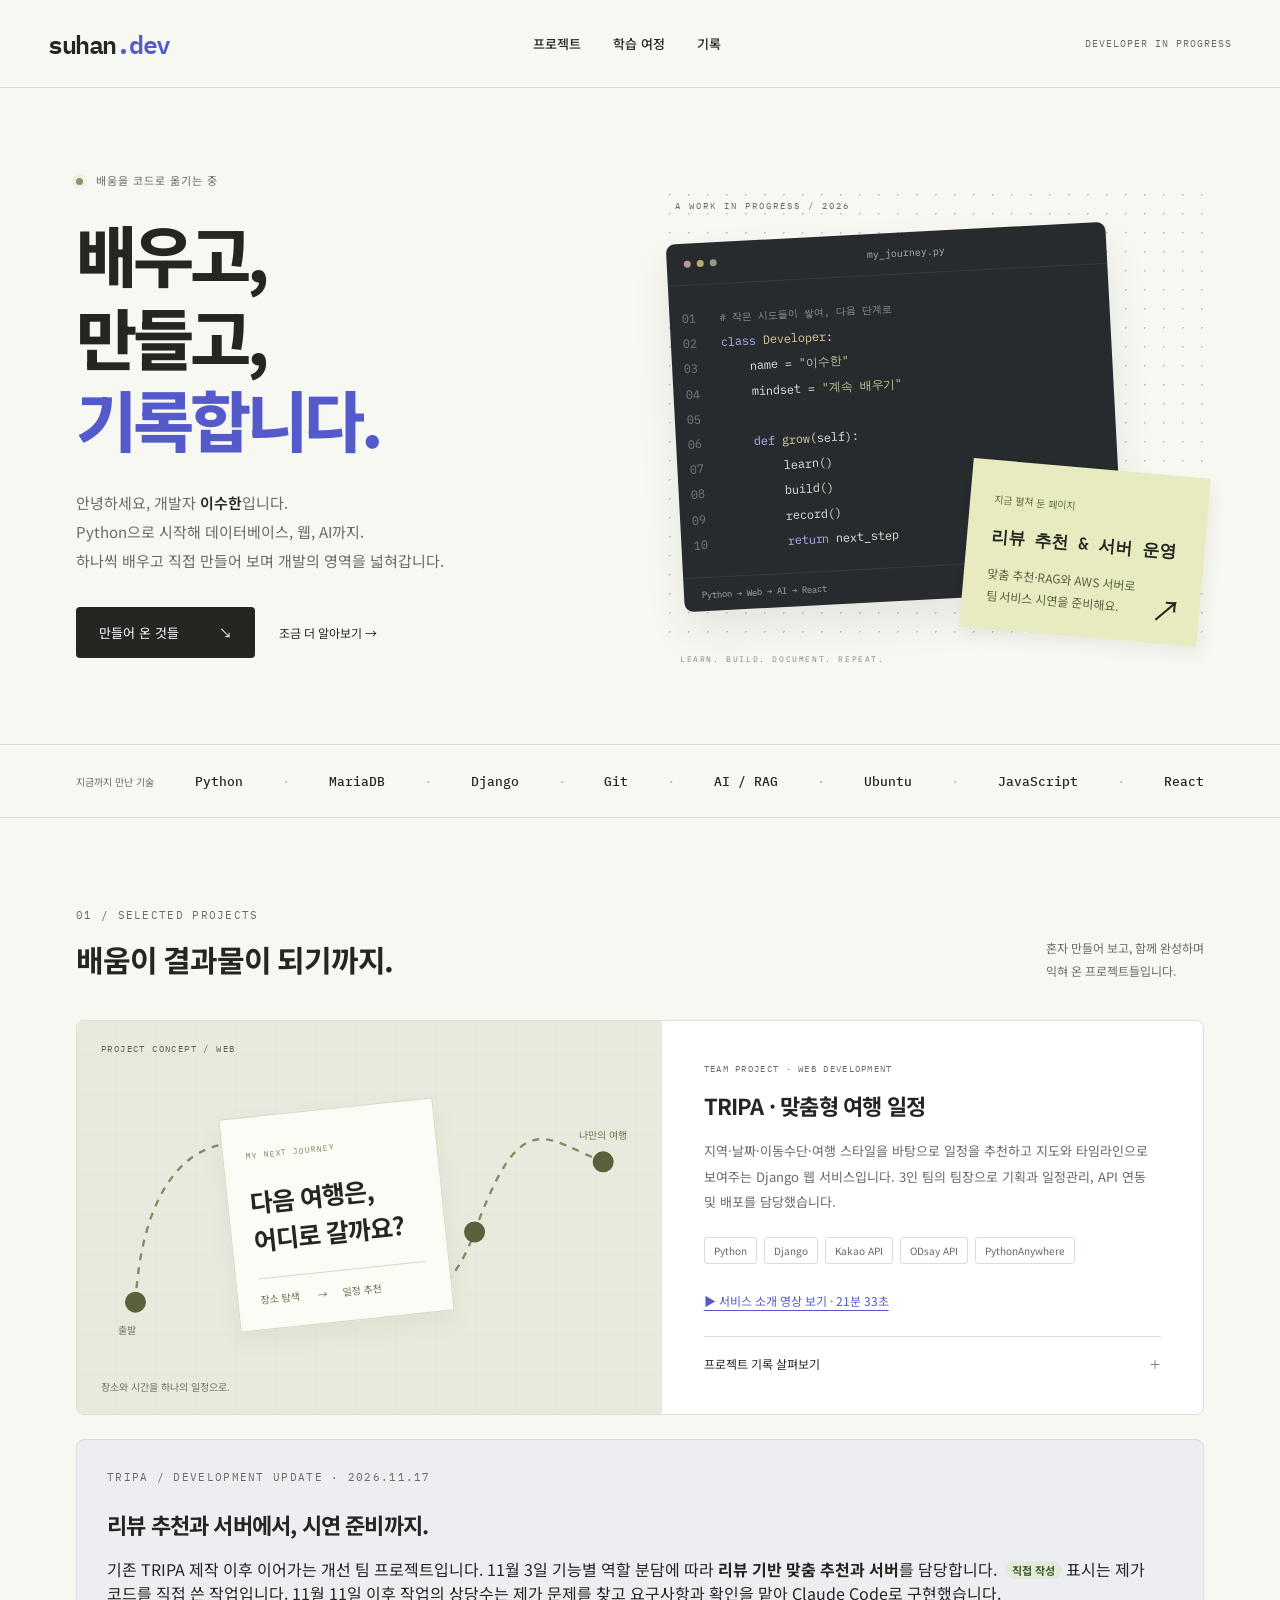
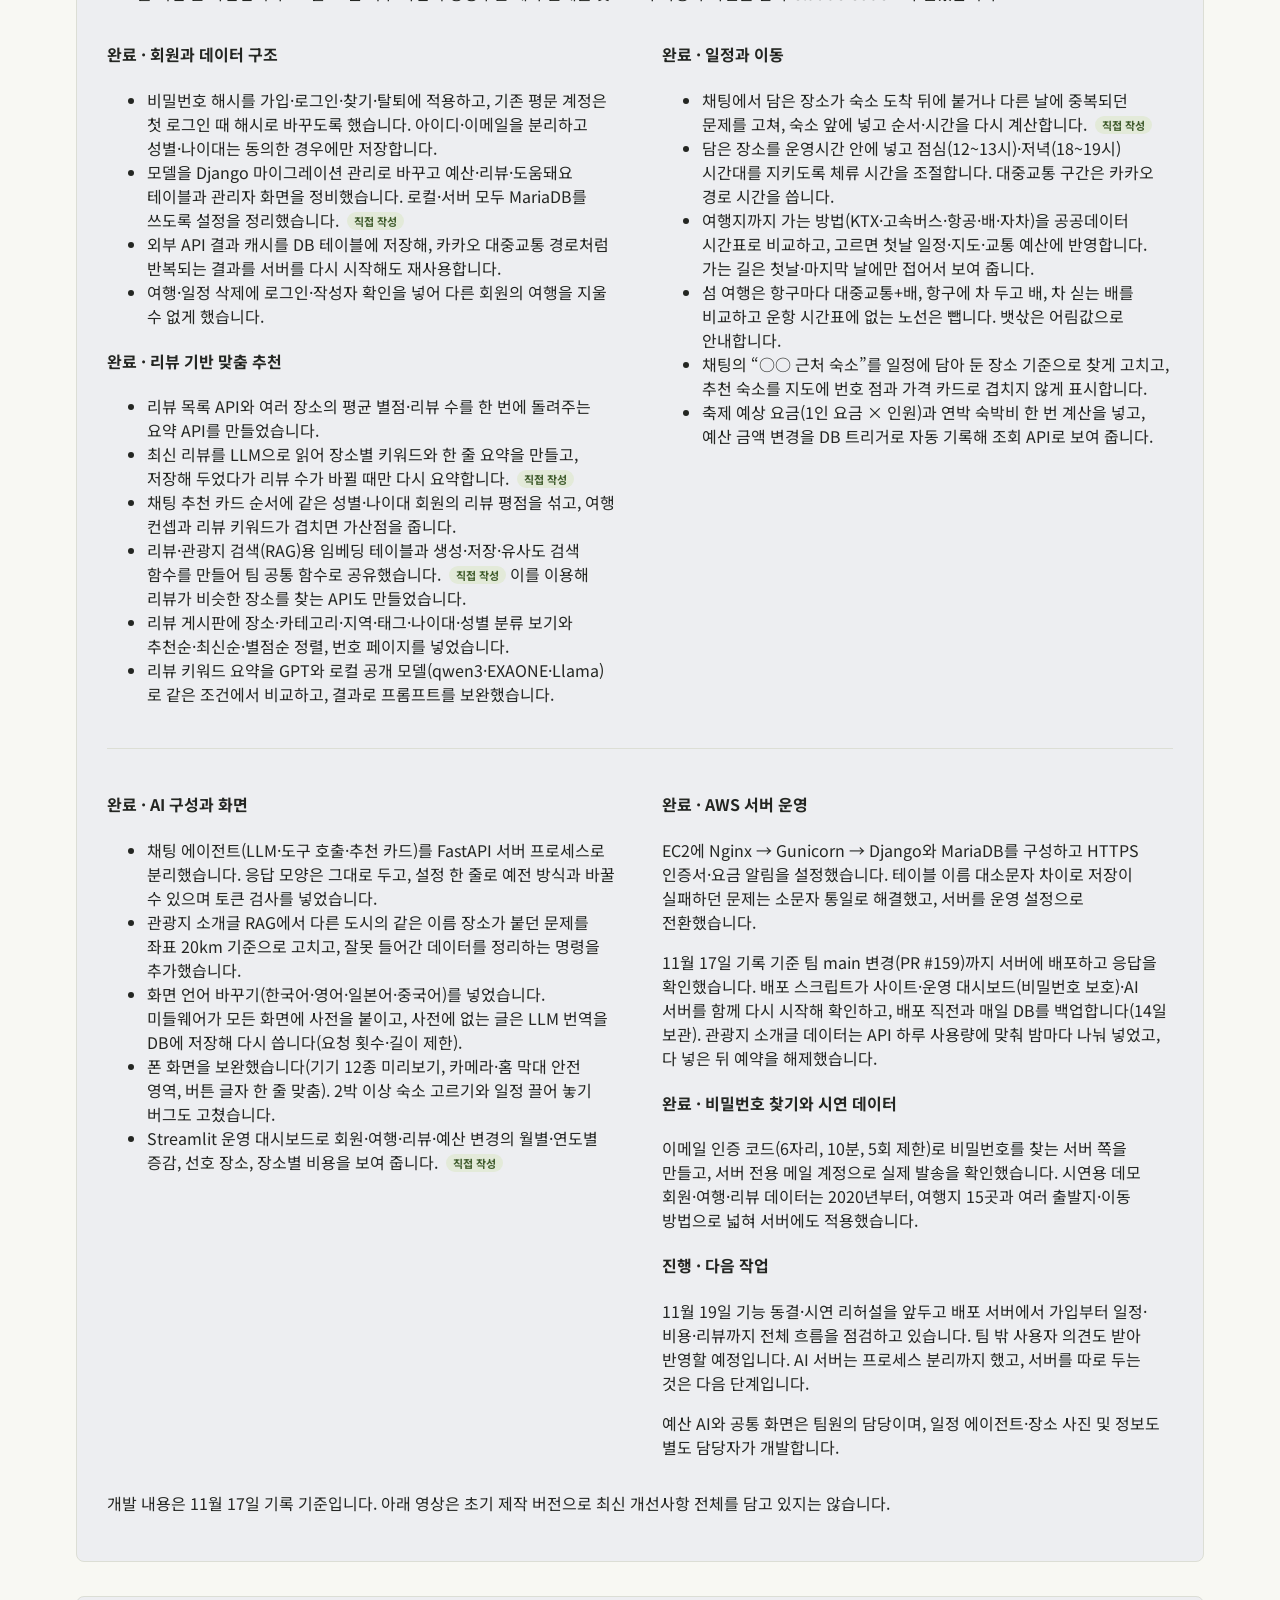
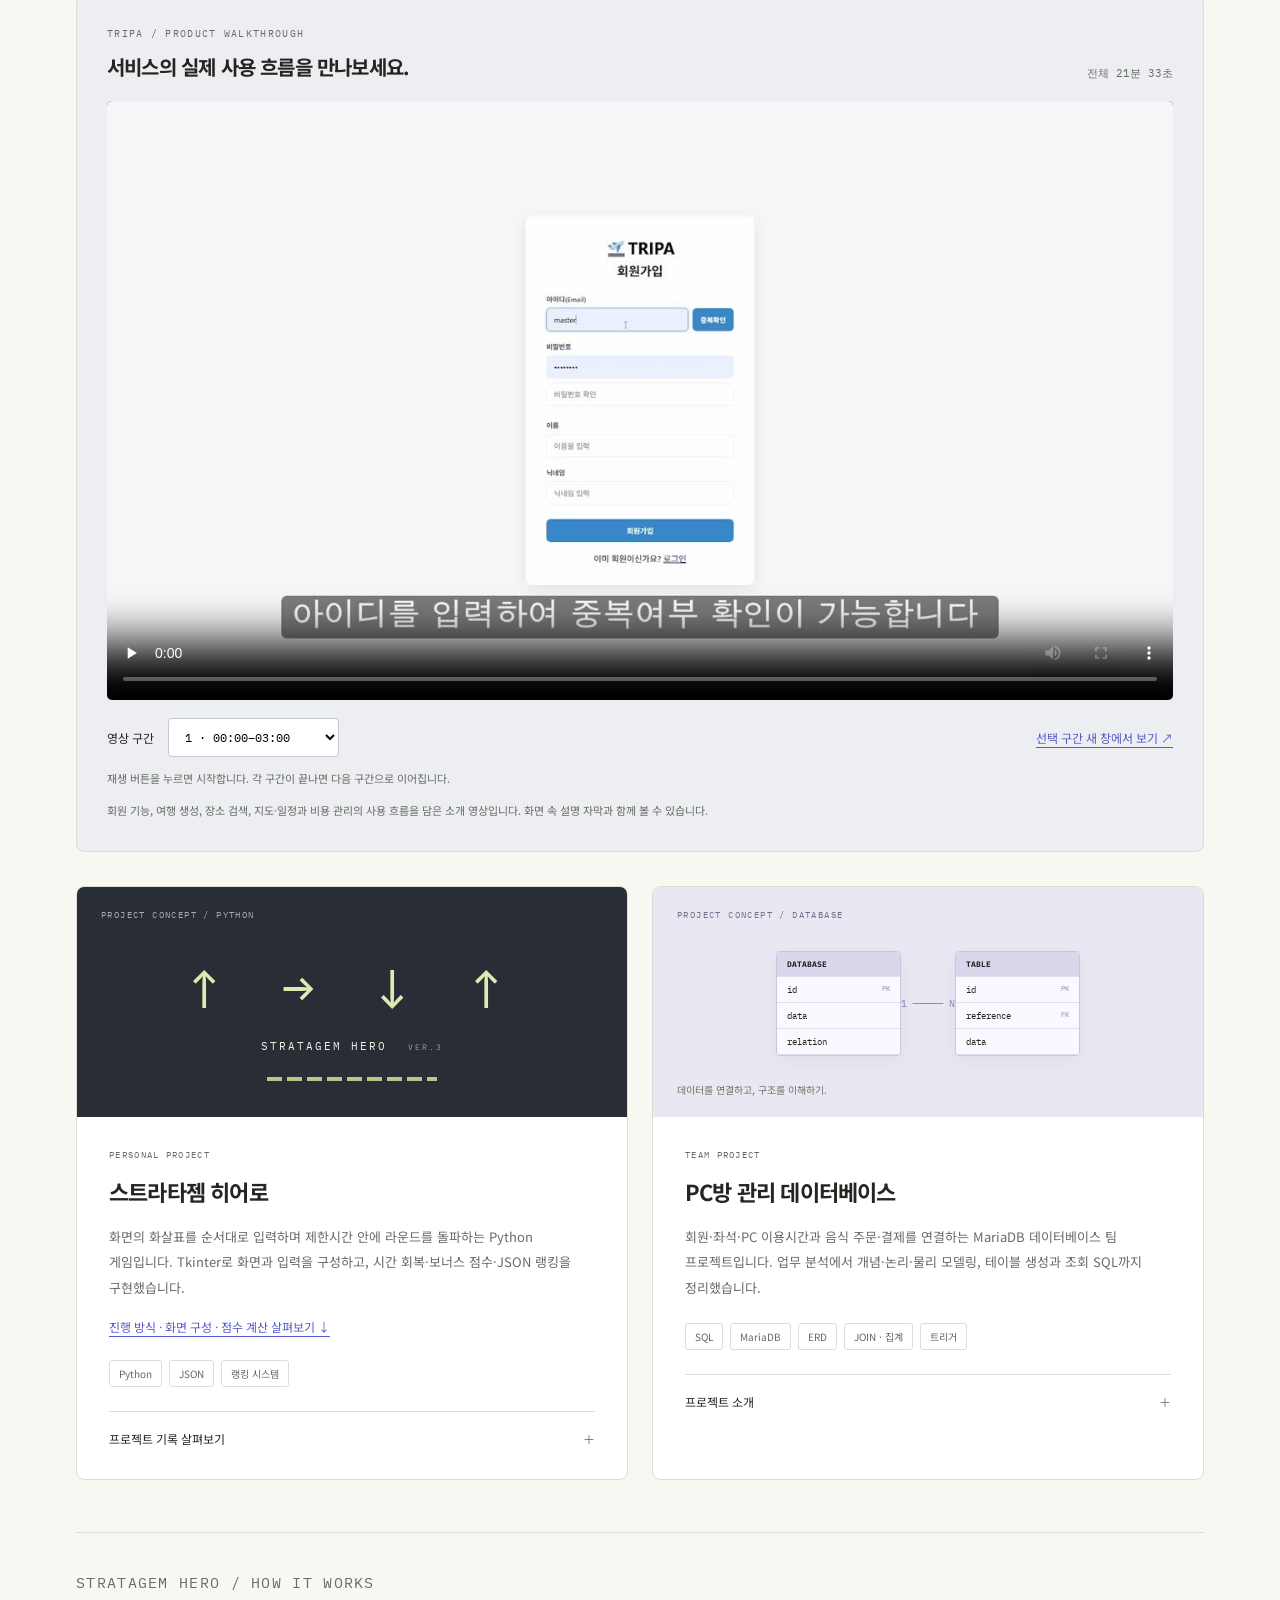
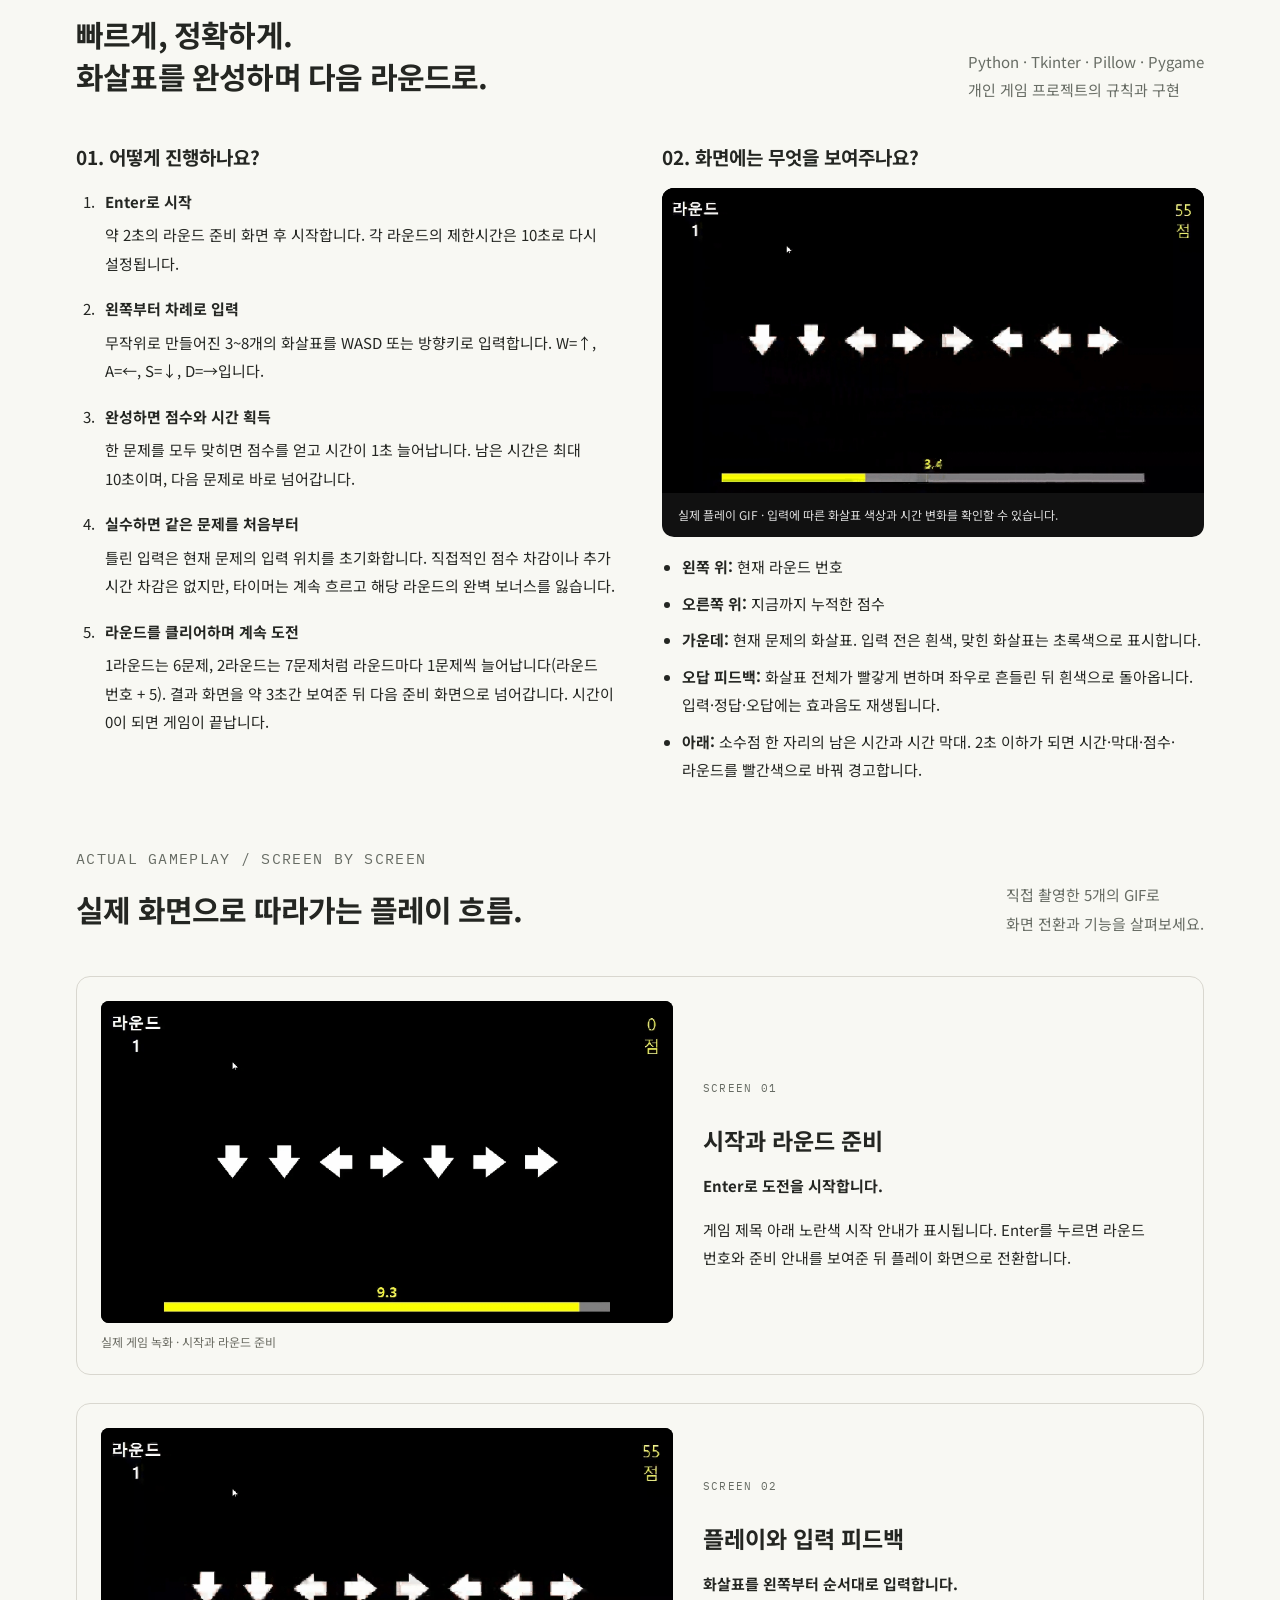
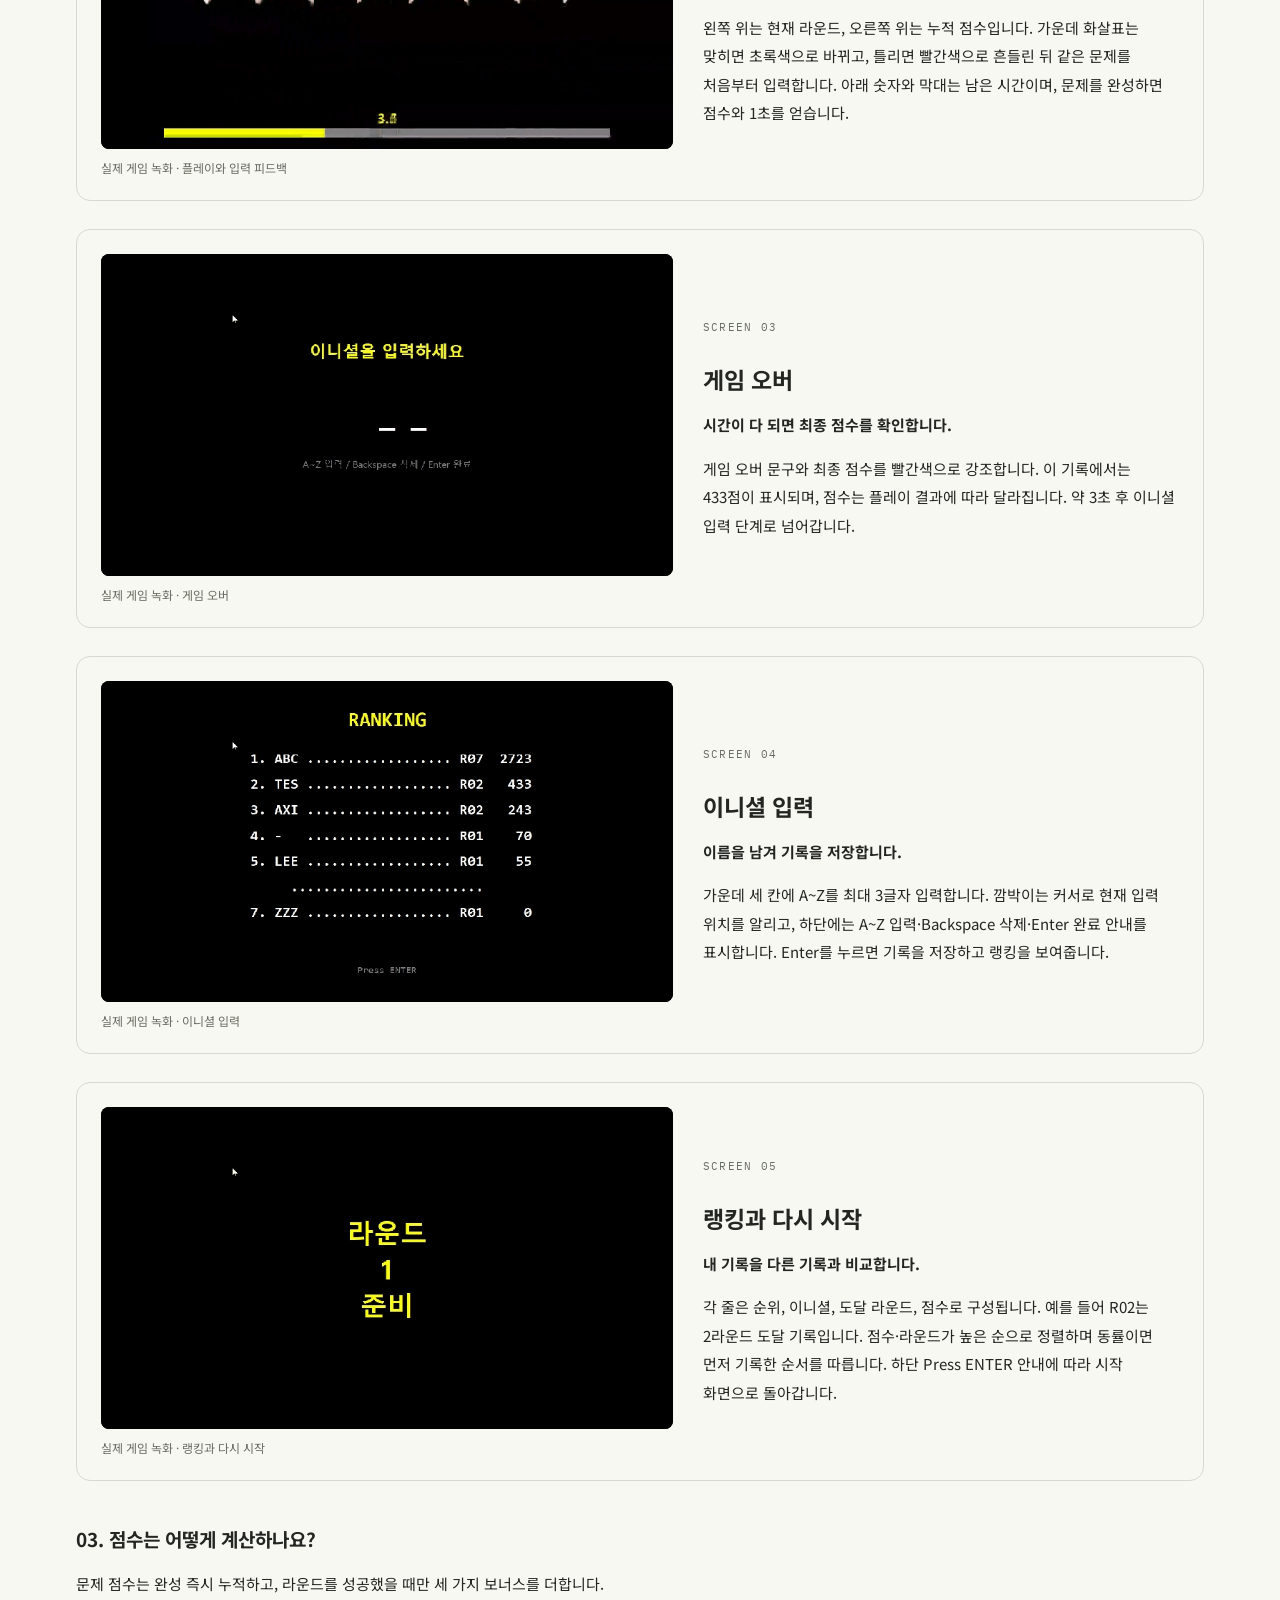
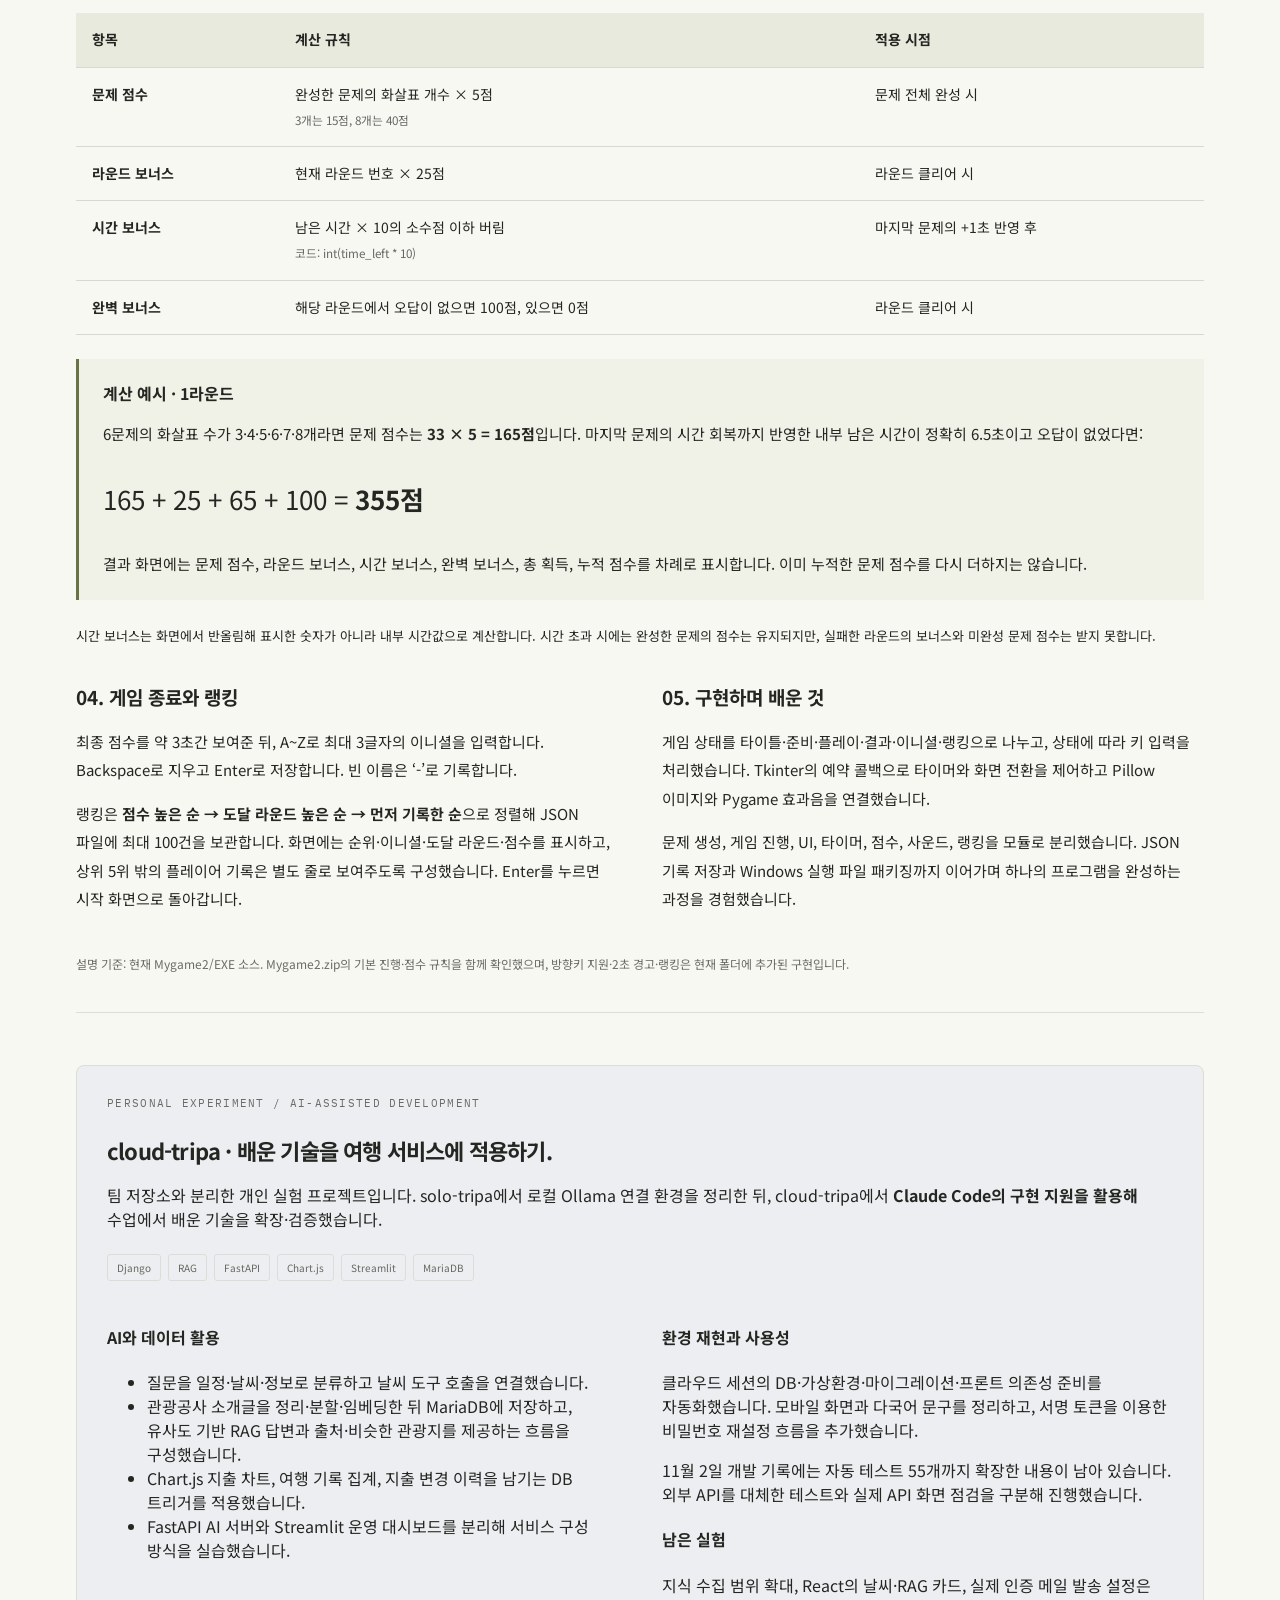
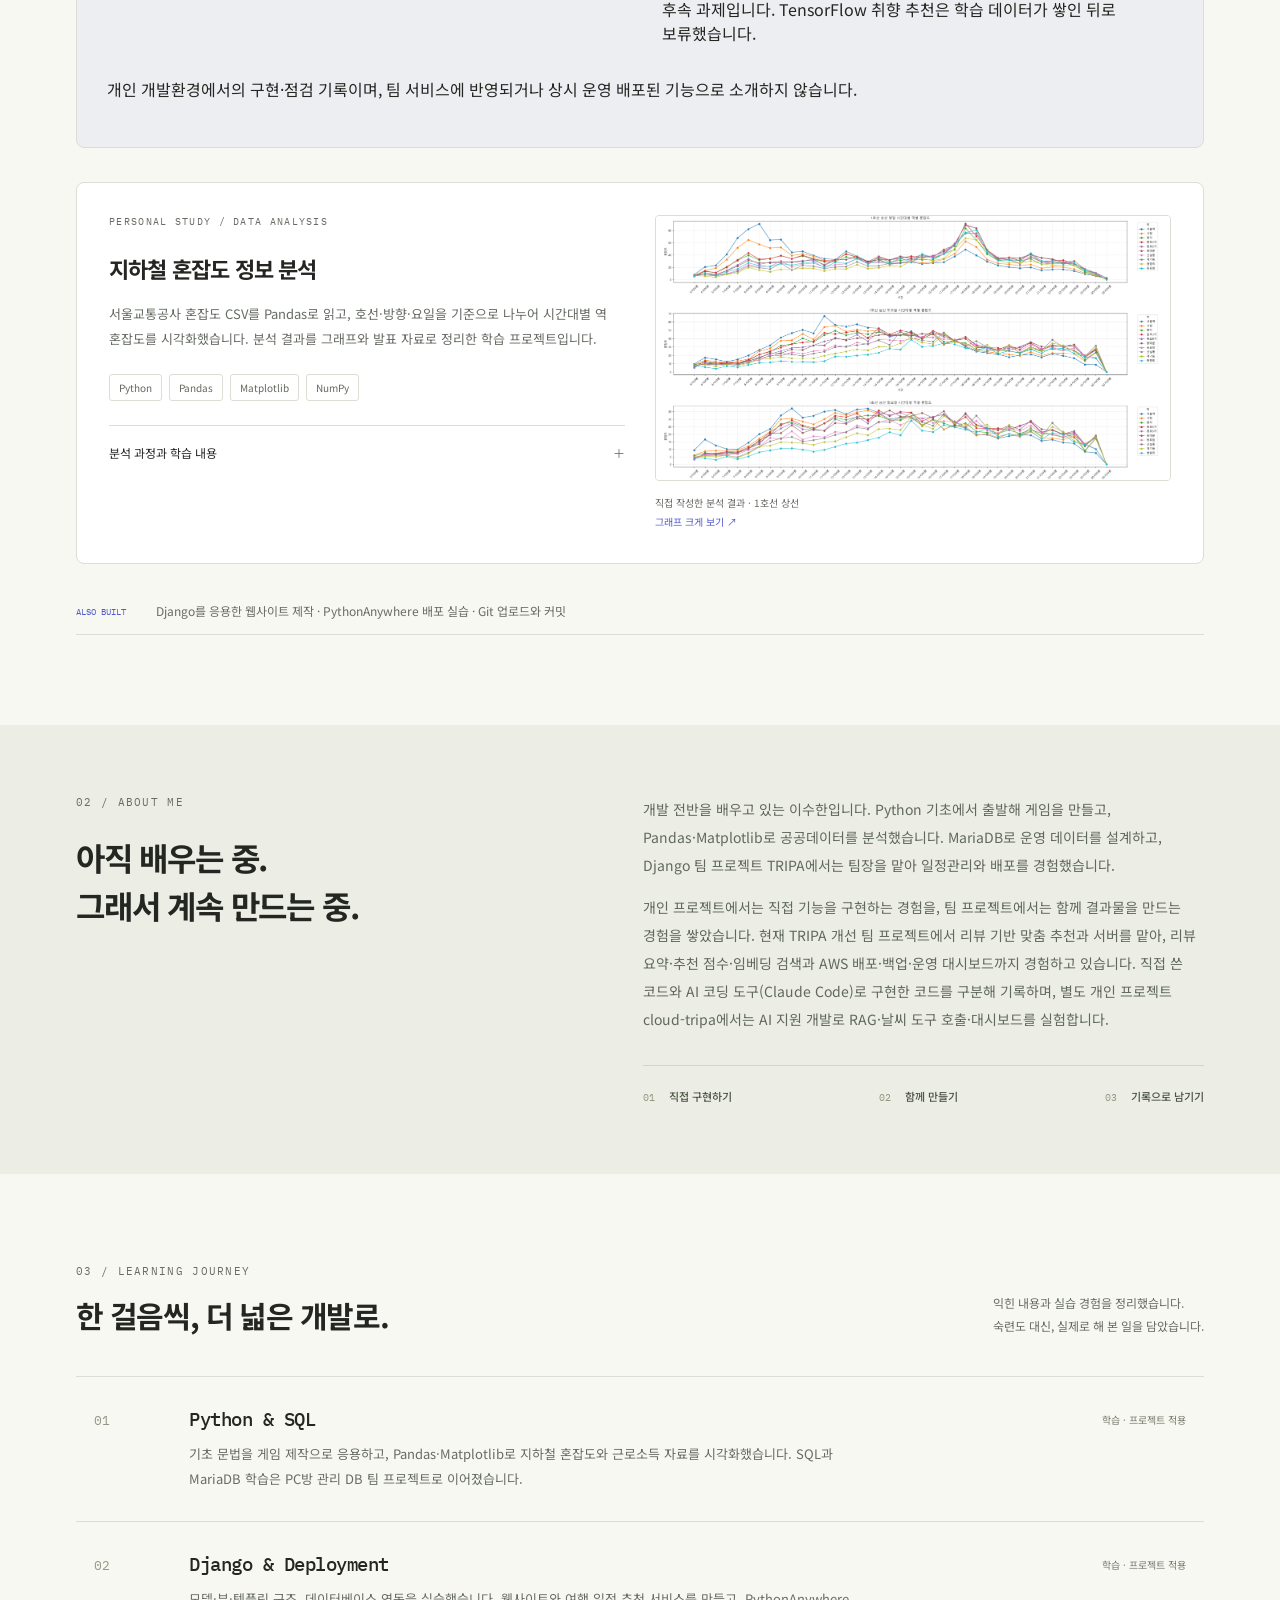
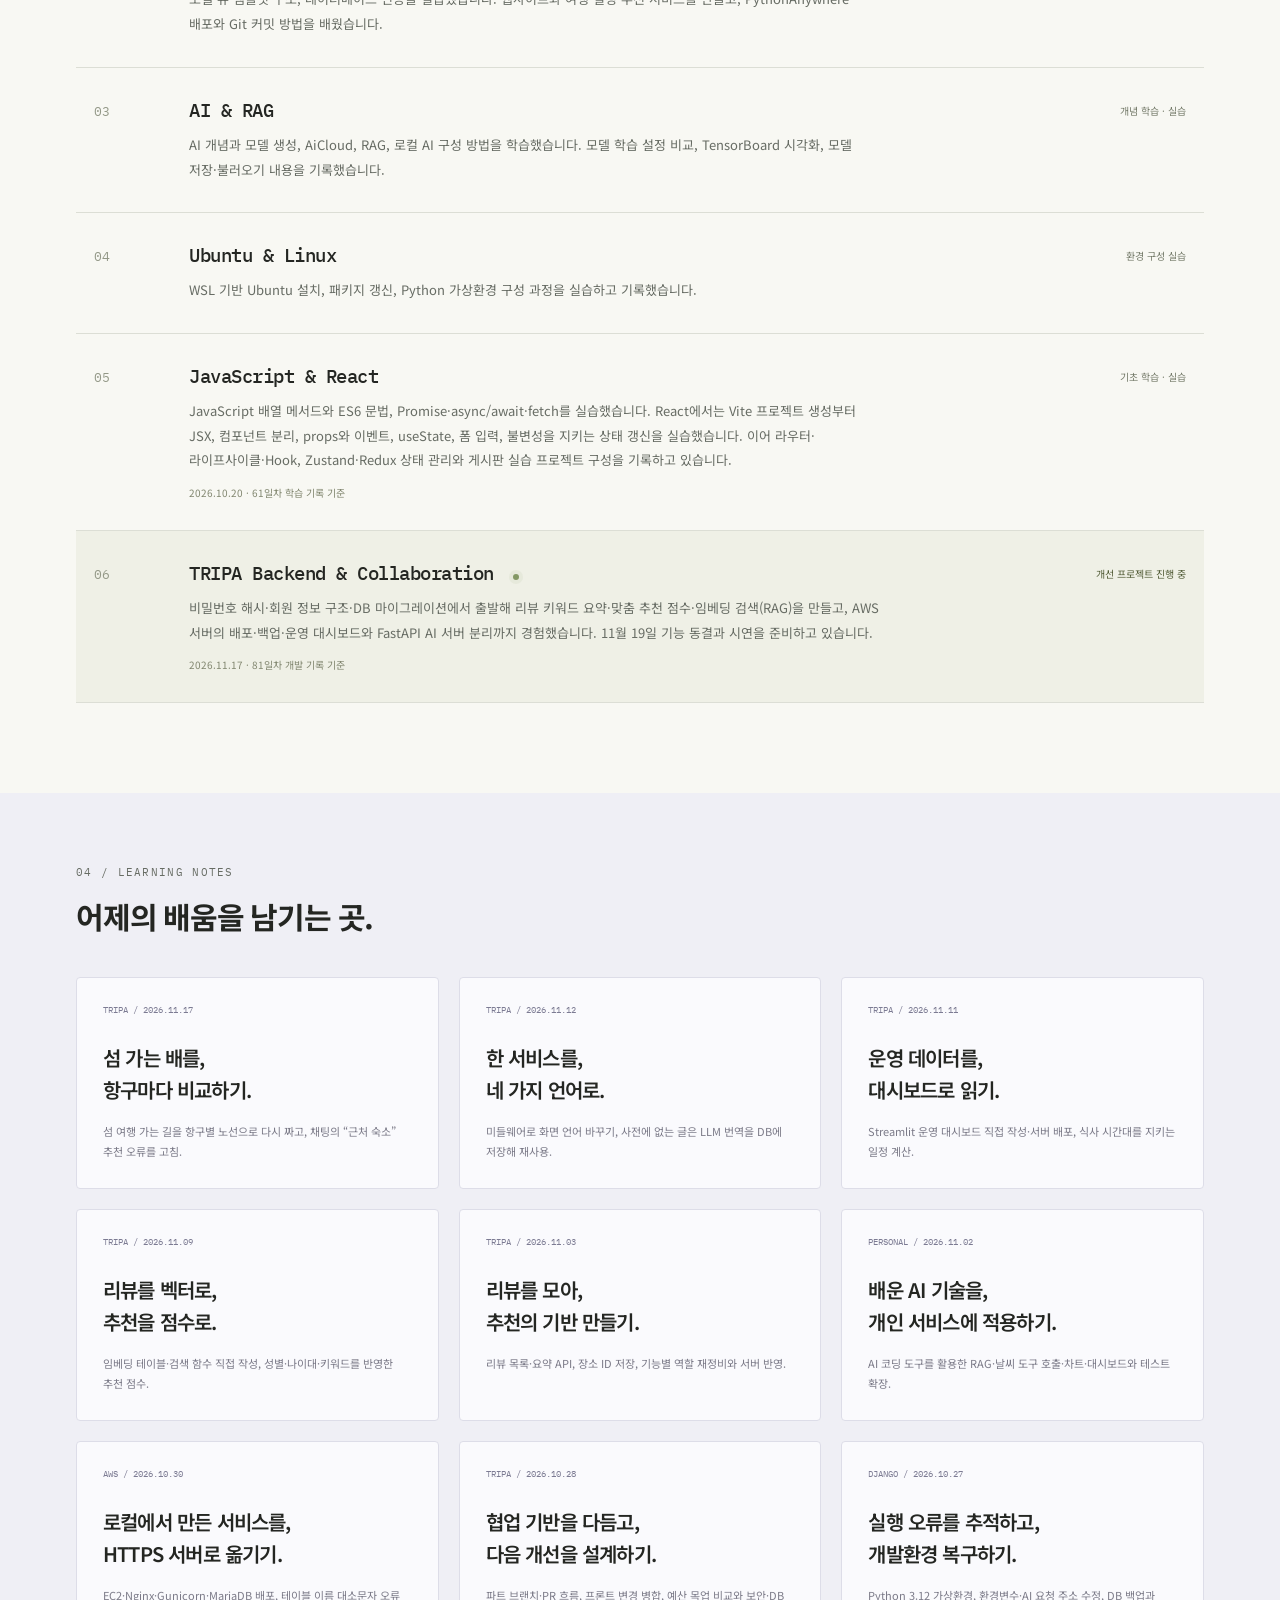
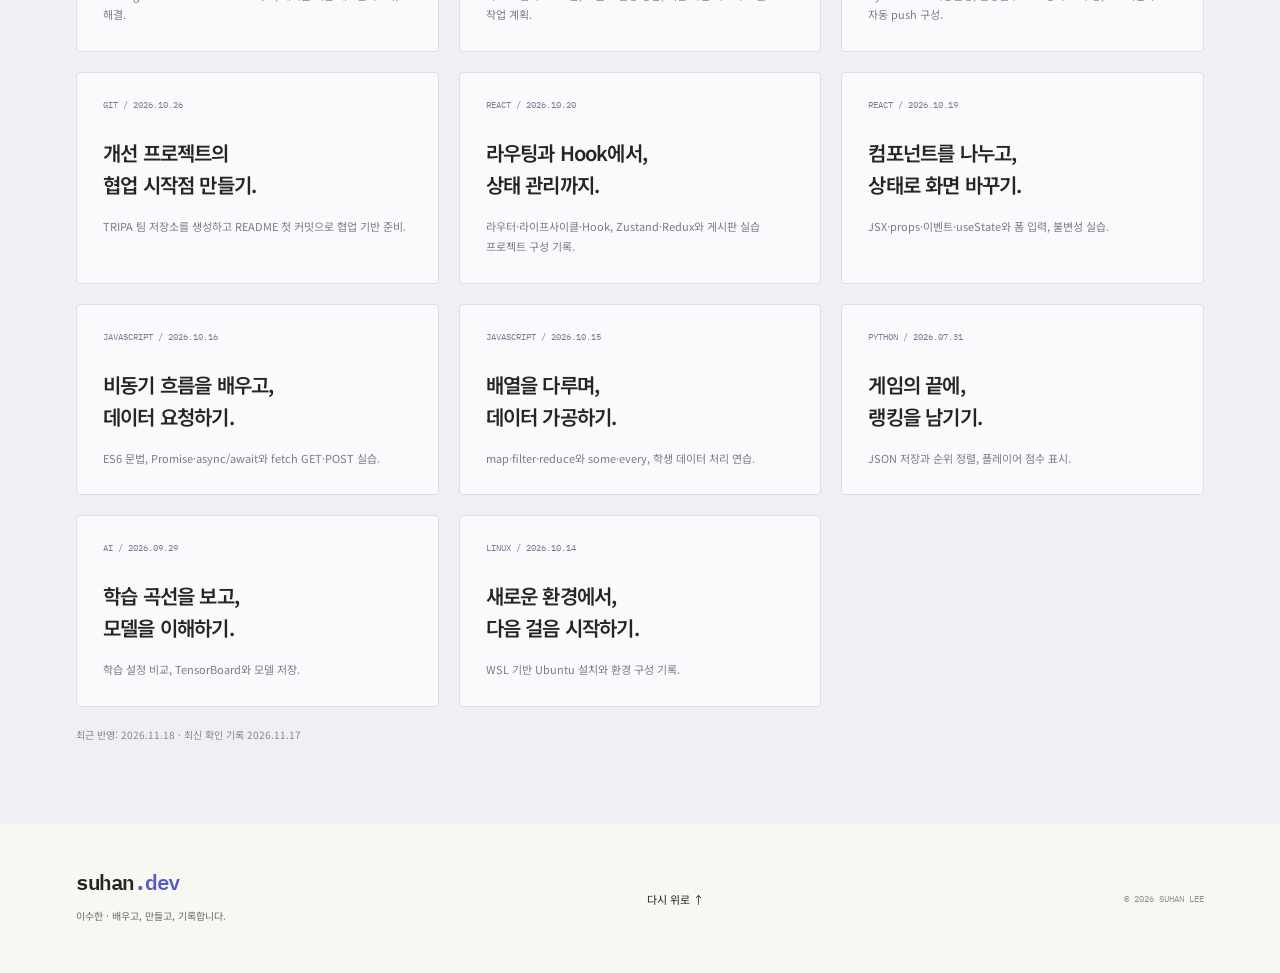
==== index.html @ 49bdbb69 "포트폴리오 사본: 2026.11.18 전체 갱신 반영, 개선 현황 4조각·학습 기록 3조각 Co-Authored-By: Claude Opus 5.5 <noreply@anthropi" ====
<!doctype html>
<html lang="ko">
<head><meta charset="utf-8"><meta name="viewport" content="width=device-width, initial-scale=1"><meta name="description" content="배운 것을 직접 만들며 성장하는 개발자 이수한. Python 게임, MariaDB, Django 여행 서비스, AI와 React 학습 기록."><title>이수한 — 배우고, 만들고, 기록합니다.</title><link rel="stylesheet" href="style.css"></head>
<body>
<a class="skip" href="#main">본문 바로가기</a>
<header><a class="brand" href="#">suhan<span>.dev</span></a><nav aria-label="주 메뉴"><a href="#projects">프로젝트</a><a href="#learning">학습 여정</a><a href="#notes">기록</a></nav><span class="header-note">DEVELOPER IN PROGRESS</span></header>
<main id="main">
<section class="hero wrap"><div class="hero-copy"><p class="eyebrow"><span class="dot"></span> 배움을 코드로 옮기는 중</p><h1>배우고,<br>만들고,<br><span>기록합니다.</span></h1><p class="intro">안녕하세요, 개발자 <strong>이수한</strong>입니다.<br>Python으로 시작해 데이터베이스, 웹, AI까지.<br>하나씩 배우고 직접 만들어 보며 개발의 영역을 넓혀갑니다.</p><a class="button" href="#projects">만들어 온 것들 <span>↘</span></a><a class="text-link" href="#about">조금 더 알아보기 →</a></div>
<div class="hero-art" aria-label="학습 과정을 표현한 코드와 노트"><div class="art-label">A WORK IN PROGRESS / 2026</div><div class="code-window"><div class="window-bar"><i></i><i></i><i></i><span>my_journey.py</span></div><div class="code-body"><div><em>01</em><span class="comment"># 작은 시도들이 쌓여, 다음 단계로</span></div><div><em>02</em><b>class</b> <span class="yellow">Developer</span>:</div><div><em>03</em>    name = <span class="green">"이수한"</span></div><div><em>04</em>    mindset = <span class="green">"계속 배우기"</span></div><div><em>05</em></div><div><em>06</em>    <b>def</b> <span class="yellow">grow</span>(self):</div><div><em>07</em>        learn()</div><div><em>08</em>        build()</div><div><em>09</em>        record()</div><div><em>10</em>        <b>return</b> next_step</div></div><div class="window-bottom"><span>Python → Web → AI → React</span><span>↗</span></div></div><div class="sticky"><span>지금 펼쳐 둔 페이지</span><strong>리뷰 추천 & 서버 운영</strong><p>맞춤 추천·RAG와 AWS 서버로<br>팀 서비스 시연을 준비해요.</p><span class="hand-arrow">↗</span></div><div class="art-footer">LEARN. BUILD. DOCUMENT. REPEAT.</div></div></section>
<div class="skill-strip"><div class="wrap"><span>지금까지 만난 기술</span><strong>Python</strong><b>·</b><strong>MariaDB</strong><b>·</b><strong>Django</strong><b>·</b><strong>Git</strong><b>·</b><strong>AI / RAG</strong><b>·</b><strong>Ubuntu</strong><b>·</b><strong>JavaScript</strong><b>·</b><strong>React</strong></div></div>
<section id="projects" class="wrap section"><div class="section-heading"><div><p class="eyebrow">01 / SELECTED PROJECTS</p><h2>배움이 결과물이 되기까지.</h2></div><p>혼자 만들어 보고, 함께 완성하며<br>익혀 온 프로젝트들입니다.</p></div>
<article class="featured"><div class="project-visual travel" aria-label="여행 일정 프로젝트를 표현한 개념 그래픽"><span class="visual-label">PROJECT CONCEPT / WEB</span><div class="route"><span class="route-start">출발</span><svg viewBox="0 0 500 250" fill="none" aria-hidden="true"><path d="M50 190 C60 20 170 35 200 100 S300 240 340 130 S400 50 450 70" stroke="#858c5b" stroke-width="2" stroke-dasharray="6 6"/><circle cx="50" cy="190" r="9" fill="#59623d"/><circle cx="200" cy="100" r="9" fill="#59623d"/><circle cx="340" cy="130" r="9" fill="#59623d"/><circle cx="450" cy="70" r="9" fill="#59623d"/></svg><div class="route-card"><span>MY NEXT JOURNEY</span><strong>다음 여행은,<br>어디로 갈까요?</strong><div>장소 탐색 <i>→</i> 일정 추천</div></div><span class="route-end">나만의 여행</span></div><span class="visual-footer">장소와 시간을 하나의 일정으로.</span></div><div class="project-copy"><p class="eyebrow">TEAM PROJECT · WEB DEVELOPMENT</p><h3>TRIPA · 맞춤형 여행 일정</h3><p>지역·날짜·이동수단·여행 스타일을 바탕으로 일정을 추천하고 지도와 타임라인으로 보여주는 Django 웹 서비스입니다. 3인 팀의 팀장으로 기획과 일정관리, API 연동 및 배포를 담당했습니다.</p><div class="tags"><span>Python</span><span>Django</span><span>Kakao API</span><span>ODsay API</span><span>PythonAnywhere</span></div><a class="project-video-link" href="#tripa-video">▶ 서비스 소개 영상 보기 · 21분 33초</a><details><summary>프로젝트 기록 살펴보기 <span>＋</span></summary><div class="detail"><h4>서비스가 해결하는 문제</h4><p>여행 장소를 찾고 동선을 계산하는 번거로움을 줄이기 위해, 장소 검색부터 날짜별 일정·지도·비용 관리까지 연결했습니다. 사용자는 추천 일정을 확인한 뒤 장소와 시간을 조정할 수 있습니다.</p><h4>내가 맡은 일</h4><ul><li>팀장으로 요구사항을 정리하고 서비스의 전체 방향과 스케줄 서비스 구조 구상</li><li>일정관리, Kakao·ODsay API 연동 및 관리자 설정</li><li>PythonAnywhere 배포·수정, .env와 .gitignore 설정</li></ul><h4>일정 추천과 성능 개선</h4><p>출발지·숙소·체류시간·식사시간을 고려해 방문 순서를 구성했습니다. 후보 평가에는 거리 기반 예상 이동시간을 사용하고, 최종 구간의 상세 경로만 조회하도록 설계해 반복 API 호출과 응답 지연을 줄였습니다.</p><p class="small">발표 자료의 역할 분담표와 개발 기록을 바탕으로 정리했습니다. DB 변경 공유, Git 협업, 공통 설정 수정은 팀원들과 함께 진행했습니다.</p></div></details></div></article>
<section class="video-section" id="tripa-update" aria-labelledby="tripa-update-title"><p class="eyebrow">TRIPA / DEVELOPMENT UPDATE · 2026.11.17</p><h3 id="tripa-update-title">리뷰 추천과 서버에서, 시연 준비까지.</h3><p>기존 TRIPA 제작 이후 이어가는 개선 팀 프로젝트입니다. 11월 3일 기능별 역할 분담에 따라 <strong>리뷰 기반 맞춤 추천과 서버</strong>를 담당합니다. <span class="own">직접 작성</span> 표시는 제가 코드를 직접 쓴 작업입니다. 11월 11일 이후 작업의 상당수는 제가 문제를 찾고 요구사항과 확인을 맡아 Claude Code로 구현했습니다.</p><div class="game-guide-grid"><div><h4>완료 · 회원과 데이터 구조</h4><ul><li>비밀번호 해시를 가입·로그인·찾기·탈퇴에 적용하고, 기존 평문 계정은 첫 로그인 때 해시로 바꾸도록 했습니다. 아이디·이메일을 분리하고 성별·나이대는 동의한 경우에만 저장합니다.</li><li>모델을 Django 마이그레이션 관리로 바꾸고 예산·리뷰·도움돼요 테이블과 관리자 화면을 정비했습니다. 로컬·서버 모두 MariaDB를 쓰도록 설정을 정리했습니다. <span class="own">직접 작성</span></li><li>외부 API 결과 캐시를 DB 테이블에 저장해, 카카오 대중교통 경로처럼 반복되는 결과를 서버를 다시 시작해도 재사용합니다.</li><li>여행·일정 삭제에 로그인·작성자 확인을 넣어 다른 회원의 여행을 지울 수 없게 했습니다.</li></ul><h4>완료 · 리뷰 기반 맞춤 추천</h4><ul><li>리뷰 목록 API와 여러 장소의 평균 별점·리뷰 수를 한 번에 돌려주는 요약 API를 만들었습니다.</li><li>최신 리뷰를 LLM으로 읽어 장소별 키워드와 한 줄 요약을 만들고, 저장해 두었다가 리뷰 수가 바뀔 때만 다시 요약합니다. <span class="own">직접 작성</span></li><li>채팅 추천 카드 순서에 같은 성별·나이대 회원의 리뷰 평점을 섞고, 여행 컨셉과 리뷰 키워드가 겹치면 가산점을 줍니다.</li><li>리뷰·관광지 검색(RAG)용 임베딩 테이블과 생성·저장·유사도 검색 함수를 만들어 팀 공통 함수로 공유했습니다. <span class="own">직접 작성</span> 이를 이용해 리뷰가 비슷한 장소를 찾는 API도 만들었습니다.</li><li>리뷰 게시판에 장소·카테고리·지역·태그·나이대·성별 분류 보기와 추천순·최신순·별점순 정렬, 번호 페이지를 넣었습니다.</li><li>리뷰 키워드 요약을 GPT와 로컬 공개 모델(qwen3·EXAONE·Llama)로 같은 조건에서 비교하고, 결과로 프롬프트를 보완했습니다.</li></ul></div><div><h4>완료 · 일정과 이동</h4><ul><li>채팅에서 담은 장소가 숙소 도착 뒤에 붙거나 다른 날에 중복되던 문제를 고쳐, 숙소 앞에 넣고 순서·시간을 다시 계산합니다. <span class="own">직접 작성</span></li><li>담은 장소를 운영시간 안에 넣고 점심(12~13시)·저녁(18~19시) 시간대를 지키도록 체류 시간을 조절합니다. 대중교통 구간은 카카오 경로 시간을 씁니다.</li><li>여행지까지 가는 방법(KTX·고속버스·항공·배·자차)을 공공데이터 시간표로 비교하고, 고르면 첫날 일정·지도·교통 예산에 반영합니다. 가는 길은 첫날·마지막 날에만 접어서 보여 줍니다.</li><li>섬 여행은 항구마다 대중교통+배, 항구에 차 두고 배, 차 싣는 배를 비교하고 운항 시간표에 없는 노선은 뺍니다. 뱃삯은 어림값으로 안내합니다.</li><li>채팅의 “○○ 근처 숙소”를 일정에 담아 둔 장소 기준으로 찾게 고치고, 추천 숙소를 지도에 번호 점과 가격 카드로 겹치지 않게 표시합니다.</li><li>축제 예상 요금(1인 요금 × 인원)과 연박 숙박비 한 번 계산을 넣고, 예산 금액 변경을 DB 트리거로 자동 기록해 조회 API로 보여 줍니다.</li></ul></div></div><div class="game-guide-grid"><div><h4>완료 · AI 구성과 화면</h4><ul><li>채팅 에이전트(LLM·도구 호출·추천 카드)를 FastAPI 서버 프로세스로 분리했습니다. 응답 모양은 그대로 두고, 설정 한 줄로 예전 방식과 바꿀 수 있으며 토큰 검사를 넣었습니다.</li><li>관광지 소개글 RAG에서 다른 도시의 같은 이름 장소가 붙던 문제를 좌표 20km 기준으로 고치고, 잘못 들어간 데이터를 정리하는 명령을 추가했습니다.</li><li>화면 언어 바꾸기(한국어·영어·일본어·중국어)를 넣었습니다. 미들웨어가 모든 화면에 사전을 붙이고, 사전에 없는 글은 LLM 번역을 DB에 저장해 다시 씁니다(요청 횟수·길이 제한).</li><li>폰 화면을 보완했습니다(기기 12종 미리보기, 카메라·홈 막대 안전 영역, 버튼 글자 한 줄 맞춤). 2박 이상 숙소 고르기와 일정 끌어 놓기 버그도 고쳤습니다.</li><li>Streamlit 운영 대시보드로 회원·여행·리뷰·예산 변경의 월별·연도별 증감, 선호 장소, 장소별 비용을 보여 줍니다. <span class="own">직접 작성</span></li></ul></div><div><h4>완료 · AWS 서버 운영</h4><p>EC2에 Nginx → Gunicorn → Django와 MariaDB를 구성하고 HTTPS 인증서·요금 알림을 설정했습니다. 테이블 이름 대소문자 차이로 저장이 실패하던 문제는 소문자 통일로 해결했고, 서버를 운영 설정으로 전환했습니다.</p><p>11월 17일 기록 기준 팀 main 변경(PR #159)까지 서버에 배포하고 응답을 확인했습니다. 배포 스크립트가 사이트·운영 대시보드(비밀번호 보호)·AI 서버를 함께 다시 시작해 확인하고, 배포 직전과 매일 DB를 백업합니다(14일 보관). 관광지 소개글 데이터는 API 하루 사용량에 맞춰 밤마다 나눠 넣었고, 다 넣은 뒤 예약을 해제했습니다.</p><h4>완료 · 비밀번호 찾기와 시연 데이터</h4><p>이메일 인증 코드(6자리, 10분, 5회 제한)로 비밀번호를 찾는 서버 쪽을 만들고, 서버 전용 메일 계정으로 실제 발송을 확인했습니다. 시연용 데모 회원·여행·리뷰 데이터는 2020년부터, 여행지 15곳과 여러 출발지·이동 방법으로 넓혀 서버에도 적용했습니다.</p><h4>진행 · 다음 작업</h4><p>11월 19일 기능 동결·시연 리허설을 앞두고 배포 서버에서 가입부터 일정·비용·리뷰까지 전체 흐름을 점검하고 있습니다. 팀 밖 사용자 의견도 받아 반영할 예정입니다. AI 서버는 프로세스 분리까지 했고, 서버를 따로 두는 것은 다음 단계입니다.</p><p class="small">예산 AI와 공통 화면은 팀원의 담당이며, 일정 에이전트·장소 사진 및 정보도 별도 담당자가 개발합니다.</p></div></div><p class="small">개발 내용은 11월 17일 기록 기준입니다. 아래 영상은 초기 제작 버전으로 최신 개선사항 전체를 담고 있지는 않습니다.</p></section><section class="video-section" id="tripa-video" aria-labelledby="video-heading"><div class="video-heading"><div><p class="eyebrow">TRIPA / PRODUCT WALKTHROUGH</p><h3 id="video-heading">서비스의 실제 사용 흐름을 만나보세요.</h3></div><span>전체 21분 33초</span></div><video id="tripa-player" controls playsinline preload="none" poster="media/tripa-poster.jpg" aria-label="Tripa 서비스 소개 영상"><source src="media/tripa-00.mp4" type="video/mp4">브라우저가 영상 재생을 지원하지 않습니다. 아래 구간 링크로 영상을 열어주세요.</video><div class="video-controls"><label for="video-part">영상 구간</label><select id="video-part" aria-describedby="video-status"><option value="0">1 · 00:00–03:00</option><option value="1">2 · 03:00–06:00</option><option value="2">3 · 06:00–09:00</option><option value="3">4 · 09:00–12:00</option><option value="4">5 · 12:00–15:00</option><option value="5">6 · 15:00–18:00</option><option value="6">7 · 18:00–21:00</option><option value="7">8 · 21:00–21:33</option></select><a id="video-direct" href="media/tripa-00.mp4" target="_blank" rel="noopener">선택 구간 새 창에서 보기 ↗</a></div><p id="video-status" role="status">재생 버튼을 누르면 시작합니다. 각 구간이 끝나면 다음 구간으로 이어집니다.</p><p class="video-description">회원 기능, 여행 생성, 장소 검색, 지도·일정과 비용 관리의 사용 흐름을 담은 소개 영상입니다. 화면 속 설명 자막과 함께 볼 수 있습니다.</p><noscript><p>구간 선택과 이어보기에는 JavaScript가 필요합니다.</p></noscript></section><div class="project-grid"><article class="project-card"><div class="project-visual game"><span class="visual-label">PROJECT CONCEPT / PYTHON</span><div class="arrows" aria-hidden="true">↑ → ↓ ↑</div><div class="game-caption">STRATAGEM HERO <span>VER.3</span></div><div class="pixel-line"></div></div><div class="card-copy"><p class="eyebrow">PERSONAL PROJECT</p><h3>스트라타젬 히어로</h3><p>화면의 화살표를 순서대로 입력하며 제한시간 안에 라운드를 돌파하는 Python 게임입니다. Tkinter로 화면과 입력을 구성하고, 시간 회복·보너스 점수·JSON 랭킹을 구현했습니다.</p><a class="project-video-link" href="#game-guide">진행 방식 · 화면 구성 · 점수 계산 살펴보기 ↓</a><div class="tags"><span>Python</span><span>JSON</span><span>랭킹 시스템</span></div><details><summary>프로젝트 기록 살펴보기 <span>＋</span></summary><div class="detail"><p>JSON 파일로 점수를 저장하고, 점수·라운드·달성 시간을 기준으로 순위를 정렬했습니다. 상위 5명과 플레이어의 순위를 표시하고, Enter 키로 시작·메인 화면 복귀 흐름을 구성했습니다.</p><p>ver.3 배포 자료는 Windows 실행 파일과 ranking.json으로 구성되어 있습니다. 게임 로직뿐 아니라 실행 파일 배포와 기록 파일 관리까지 경험했습니다.</p></div></details></div></article>
<article class="project-card"><div class="project-visual database"><span class="visual-label">PROJECT CONCEPT / DATABASE</span><div class="db-art" aria-hidden="true"><div class="db-table"><b>DATABASE</b><span>id <i>PK</i></span><span>data</span><span>relation</span></div><div class="db-connector">1 ───── N</div><div class="db-table"><b>TABLE</b><span>id <i>PK</i></span><span>reference <i>FK</i></span><span>data</span></div></div><span class="visual-footer">데이터를 연결하고, 구조를 이해하기.</span></div><div class="card-copy"><p class="eyebrow">TEAM PROJECT</p><h3>PC방 관리 데이터베이스</h3><p>회원·좌석·PC 이용시간과 음식 주문·결제를 연결하는 MariaDB 데이터베이스 팀 프로젝트입니다. 업무 분석에서 개념·논리·물리 모델링, 테이블 생성과 조회 SQL까지 정리했습니다.</p><div class="tags"><span>SQL</span><span>MariaDB</span><span>ERD</span><span>JOIN · 집계</span><span>트리거</span></div><details><summary>프로젝트 소개 <span>＋</span></summary><div class="detail"><h4>업무 흐름을 데이터로 설계</h4><p>회원가입 → 시간 충전 → 좌석 이용 → 상품 주문 → 결제 흐름을 분석했습니다. 회원, 좌석, PC, 이용내역, 주문, 상품, 주문상세, 충전, 결제의 9개 테이블을 기본키·외래키로 연결했습니다.</p><h4>SQL로 확인한 운영 정보</h4><p>다중 JOIN으로 회원의 이용·주문 내역을 연결하고, 시간 차이 계산, 빈 좌석 수, PC별 이용 횟수, 기간별 매출 등 운영 정보를 조회하는 SQL을 작성했습니다.</p><h4>모델링과 자동 처리 실습</h4><p>eXERD 모델링 파일과 테이블 생성·샘플 데이터 SQL을 함께 구성했습니다. 충전 내역 입력 시 잔여시간을 늘리고, 시작·종료 시간이 포함된 이용기록 입력 시 이용분을 차감하는 트리거도 작성했습니다.</p><p class="small">팀 산출물 기준으로 소개했습니다. 개인별 담당 범위는 자료에 명시되어 있지 않습니다.</p></div></details></div></article></div>

<section class="game-guide" id="game-guide" aria-labelledby="game-guide-title">
<div class="section-heading"><div><p class="eyebrow">STRATAGEM HERO / HOW IT WORKS</p><h3 id="game-guide-title">빠르게, 정확하게.<br>화살표를 완성하며 다음 라운드로.</h3></div><p>Python · Tkinter · Pillow · Pygame<br>개인 게임 프로젝트의 규칙과 구현</p></div>
<div class="game-guide-grid"><div><h4>01. 어떻게 진행하나요?</h4><ol class="game-steps"><li><strong>Enter로 시작</strong><p>약 2초의 라운드 준비 화면 후 시작합니다. 각 라운드의 제한시간은 10초로 다시 설정됩니다.</p></li><li><strong>왼쪽부터 차례로 입력</strong><p>무작위로 만들어진 3~8개의 화살표를 WASD 또는 방향키로 입력합니다. W=↑, A=←, S=↓, D=→입니다.</p></li><li><strong>완성하면 점수와 시간 획득</strong><p>한 문제를 모두 맞히면 점수를 얻고 시간이 1초 늘어납니다. 남은 시간은 최대 10초이며, 다음 문제로 바로 넘어갑니다.</p></li><li><strong>실수하면 같은 문제를 처음부터</strong><p>틀린 입력은 현재 문제의 입력 위치를 초기화합니다. 직접적인 점수 차감이나 추가 시간 차감은 없지만, 타이머는 계속 흐르고 해당 라운드의 완벽 보너스를 잃습니다.</p></li><li><strong>라운드를 클리어하며 계속 도전</strong><p>1라운드는 6문제, 2라운드는 7문제처럼 라운드마다 1문제씩 늘어납니다(라운드 번호 + 5). 결과 화면을 약 3초간 보여준 뒤 다음 준비 화면으로 넘어갑니다. 시간이 0이 되면 게임이 끝납니다.</p></li></ol></div>
<div><h4>02. 화면에는 무엇을 보여주나요?</h4><figure class="game-recording"><img src="media/game-play.gif" width="800" height="450" loading="lazy" alt="실제 플레이: 왼쪽 위 라운드, 오른쪽 위 점수, 중앙 화살표, 아래 남은 시간과 막대"><figcaption>실제 플레이 GIF · 입력에 따른 화살표 색상과 시간 변화를 확인할 수 있습니다.</figcaption></figure><ul class="game-ui-notes"><li><strong>왼쪽 위:</strong> 현재 라운드 번호</li><li><strong>오른쪽 위:</strong> 지금까지 누적한 점수</li><li><strong>가운데:</strong> 현재 문제의 화살표. 입력 전은 흰색, 맞힌 화살표는 초록색으로 표시합니다.</li><li><strong>오답 피드백:</strong> 화살표 전체가 빨갛게 변하며 좌우로 흔들린 뒤 흰색으로 돌아옵니다. 입력·정답·오답에는 효과음도 재생됩니다.</li><li><strong>아래:</strong> 소수점 한 자리의 남은 시간과 시간 막대. 2초 이하가 되면 시간·막대·점수·라운드를 빨간색으로 바꿔 경고합니다.</li></ul></div></div>
<section class="game-screens" aria-labelledby="game-screens-title"><div class="section-heading"><div><p class="eyebrow">ACTUAL GAMEPLAY / SCREEN BY SCREEN</p><h3 id="game-screens-title">실제 화면으로 따라가는 플레이 흐름.</h3></div><p>직접 촬영한 5개의 GIF로<br>화면 전환과 기능을 살펴보세요.</p></div><div class="game-screen-list"><article class="game-screen"><figure><img src="media/game-start.gif" width="800" height="450" loading="lazy" alt="시작 화면과 라운드 준비 전환을 보여주는 실제 게임 GIF"><figcaption>실제 게임 녹화 · 시작과 라운드 준비</figcaption></figure><div><p class="eyebrow">SCREEN 01</p><h4>시작과 라운드 준비</h4><p><strong>Enter로 도전을 시작합니다.</strong></p><p>게임 제목 아래 노란색 시작 안내가 표시됩니다. Enter를 누르면 라운드 번호와 준비 안내를 보여준 뒤 플레이 화면으로 전환합니다.</p></div></article><article class="game-screen"><figure><img src="media/game-play.gif" width="800" height="450" loading="lazy" alt="화살표 입력과 점수 및 시간 변화를 보여주는 실제 게임 GIF"><figcaption>실제 게임 녹화 · 플레이와 입력 피드백</figcaption></figure><div><p class="eyebrow">SCREEN 02</p><h4>플레이와 입력 피드백</h4><p><strong>화살표를 왼쪽부터 순서대로 입력합니다.</strong></p><p>왼쪽 위는 현재 라운드, 오른쪽 위는 누적 점수입니다. 가운데 화살표는 맞히면 초록색으로 바뀌고, 틀리면 빨간색으로 흔들린 뒤 같은 문제를 처음부터 입력합니다. 아래 숫자와 막대는 남은 시간이며, 문제를 완성하면 점수와 1초를 얻습니다.</p></div></article><article class="game-screen"><figure><img src="media/game-over.gif" width="800" height="450" loading="lazy" alt="게임 오버와 최종 점수 433점이 표시된 실제 게임 GIF"><figcaption>실제 게임 녹화 · 게임 오버</figcaption></figure><div><p class="eyebrow">SCREEN 03</p><h4>게임 오버</h4><p><strong>시간이 다 되면 최종 점수를 확인합니다.</strong></p><p>게임 오버 문구와 최종 점수를 빨간색으로 강조합니다. 이 기록에서는 433점이 표시되며, 점수는 플레이 결과에 따라 달라집니다. 약 3초 후 이니셜 입력 단계로 넘어갑니다.</p></div></article><article class="game-screen"><figure><img src="media/game-initial.gif" width="800" height="450" loading="lazy" alt="세 글자 이니셜 입력 과정을 보여주는 실제 게임 GIF"><figcaption>실제 게임 녹화 · 이니셜 입력</figcaption></figure><div><p class="eyebrow">SCREEN 04</p><h4>이니셜 입력</h4><p><strong>이름을 남겨 기록을 저장합니다.</strong></p><p>가운데 세 칸에 A~Z를 최대 3글자 입력합니다. 깜박이는 커서로 현재 입력 위치를 알리고, 하단에는 A~Z 입력·Backspace 삭제·Enter 완료 안내를 표시합니다. Enter를 누르면 기록을 저장하고 랭킹을 보여줍니다.</p></div></article><article class="game-screen"><figure><img src="media/game-ranking.gif" width="800" height="450" loading="lazy" alt="순위 이니셜 도달 라운드 점수를 보여주는 실제 랭킹 GIF"><figcaption>실제 게임 녹화 · 랭킹과 다시 시작</figcaption></figure><div><p class="eyebrow">SCREEN 05</p><h4>랭킹과 다시 시작</h4><p><strong>내 기록을 다른 기록과 비교합니다.</strong></p><p>각 줄은 순위, 이니셜, 도달 라운드, 점수로 구성됩니다. 예를 들어 R02는 2라운드 도달 기록입니다. 점수·라운드가 높은 순으로 정렬하며 동률이면 먼저 기록한 순서를 따릅니다. 하단 Press ENTER 안내에 따라 시작 화면으로 돌아갑니다.</p></div></article></div></section><div class="game-scoring"><h4>03. 점수는 어떻게 계산하나요?</h4><p>문제 점수는 완성 즉시 누적하고, 라운드를 성공했을 때만 세 가지 보너스를 더합니다.</p><div class="score-table-wrap"><table class="score-table"><thead><tr><th scope="col">항목</th><th scope="col">계산 규칙</th><th scope="col">적용 시점</th></tr></thead><tbody><tr><th scope="row">문제 점수</th><td>완성한 문제의 화살표 개수 × 5점<br><small>3개는 15점, 8개는 40점</small></td><td>문제 전체 완성 시</td></tr><tr><th scope="row">라운드 보너스</th><td>현재 라운드 번호 × 25점</td><td>라운드 클리어 시</td></tr><tr><th scope="row">시간 보너스</th><td>남은 시간 × 10의 소수점 이하 버림<br><small>코드: int(time_left * 10)</small></td><td>마지막 문제의 +1초 반영 후</td></tr><tr><th scope="row">완벽 보너스</th><td>해당 라운드에서 오답이 없으면 100점, 있으면 0점</td><td>라운드 클리어 시</td></tr></tbody></table></div><div class="score-example"><strong>계산 예시 · 1라운드</strong><p>6문제의 화살표 수가 3·4·5·6·7·8개라면 문제 점수는 <b>33 × 5 = 165점</b>입니다. 마지막 문제의 시간 회복까지 반영한 내부 남은 시간이 정확히 6.5초이고 오답이 없었다면:</p><p class="score-equation">165 + 25 + 65 + 100 = <strong>355점</strong></p><p>결과 화면에는 문제 점수, 라운드 보너스, 시간 보너스, 완벽 보너스, 총 획득, 누적 점수를 차례로 표시합니다. 이미 누적한 문제 점수를 다시 더하지는 않습니다.</p></div><p class="small">시간 보너스는 화면에서 반올림해 표시한 숫자가 아니라 내부 시간값으로 계산합니다. 시간 초과 시에는 완성한 문제의 점수는 유지되지만, 실패한 라운드의 보너스와 미완성 문제 점수는 받지 못합니다.</p></div>
<div class="game-guide-grid game-ending"><div><h4>04. 게임 종료와 랭킹</h4><p>최종 점수를 약 3초간 보여준 뒤, A~Z로 최대 3글자의 이니셜을 입력합니다. Backspace로 지우고 Enter로 저장합니다. 빈 이름은 ‘-’로 기록합니다.</p><p>랭킹은 <strong>점수 높은 순 → 도달 라운드 높은 순 → 먼저 기록한 순</strong>으로 정렬해 JSON 파일에 최대 100건을 보관합니다. 화면에는 순위·이니셜·도달 라운드·점수를 표시하고, 상위 5위 밖의 플레이어 기록은 별도 줄로 보여주도록 구성했습니다. Enter를 누르면 시작 화면으로 돌아갑니다.</p></div><div><h4>05. 구현하며 배운 것</h4><p>게임 상태를 타이틀·준비·플레이·결과·이니셜·랭킹으로 나누고, 상태에 따라 키 입력을 처리했습니다. Tkinter의 예약 콜백으로 타이머와 화면 전환을 제어하고 Pillow 이미지와 Pygame 효과음을 연결했습니다.</p><p>문제 생성, 게임 진행, UI, 타이머, 점수, 사운드, 랭킹을 모듈로 분리했습니다. JSON 기록 저장과 Windows 실행 파일 패키징까지 이어가며 하나의 프로그램을 완성하는 과정을 경험했습니다.</p></div></div><p class="game-source-note">설명 기준: 현재 Mygame2/EXE 소스. Mygame2.zip의 기본 진행·점수 규칙을 함께 확인했으며, 방향키 지원·2초 경고·랭킹은 현재 폴더에 추가된 구현입니다.</p>
</section>
<section class="video-section" id="cloud-tripa" aria-labelledby="cloud-tripa-title"><p class="eyebrow">PERSONAL EXPERIMENT / AI-ASSISTED DEVELOPMENT</p><h3 id="cloud-tripa-title">cloud-tripa · 배운 기술을 여행 서비스에 적용하기.</h3><p>팀 저장소와 분리한 개인 실험 프로젝트입니다. solo-tripa에서 로컬 Ollama 연결 환경을 정리한 뒤, cloud-tripa에서 <strong>Claude Code의 구현 지원을 활용해</strong> 수업에서 배운 기술을 확장·검증했습니다.</p><div class="tags"><span>Django</span><span>RAG</span><span>FastAPI</span><span>Chart.js</span><span>Streamlit</span><span>MariaDB</span></div><div class="game-guide-grid"><div><h4>AI와 데이터 활용</h4><ul><li>질문을 일정·날씨·정보로 분류하고 날씨 도구 호출을 연결했습니다.</li><li>관광공사 소개글을 정리·분할·임베딩한 뒤 MariaDB에 저장하고, 유사도 기반 RAG 답변과 출처·비슷한 관광지를 제공하는 흐름을 구성했습니다.</li><li>Chart.js 지출 차트, 여행 기록 집계, 지출 변경 이력을 남기는 DB 트리거를 적용했습니다.</li><li>FastAPI AI 서버와 Streamlit 운영 대시보드를 분리해 서비스 구성 방식을 실습했습니다.</li></ul></div><div><h4>환경 재현과 사용성</h4><p>클라우드 세션의 DB·가상환경·마이그레이션·프론트 의존성 준비를 자동화했습니다. 모바일 화면과 다국어 문구를 정리하고, 서명 토큰을 이용한 비밀번호 재설정 흐름을 추가했습니다.</p><p>11월 2일 개발 기록에는 자동 테스트 55개까지 확장한 내용이 남아 있습니다. 외부 API를 대체한 테스트와 실제 API 화면 점검을 구분해 진행했습니다.</p><h4>남은 실험</h4><p>지식 수집 범위 확대, React의 날씨·RAG 카드, 실제 인증 메일 발송 설정은 후속 과제입니다. TensorFlow 취향 추천은 학습 데이터가 쌓인 뒤로 보류했습니다.</p></div></div><p class="small">개인 개발환경에서의 구현·점검 기록이며, 팀 서비스에 반영되거나 상시 운영 배포된 기능으로 소개하지 않습니다.</p></section><article class="data-project"><div class="data-copy"><p class="eyebrow">PERSONAL STUDY / DATA ANALYSIS</p><h3>지하철 혼잡도 정보 분석</h3><p>서울교통공사 혼잡도 CSV를 Pandas로 읽고, 호선·방향·요일을 기준으로 나누어 시간대별 역 혼잡도를 시각화했습니다. 분석 결과를 그래프와 발표 자료로 정리한 학습 프로젝트입니다.</p><div class="tags"><span>Python</span><span>Pandas</span><span>Matplotlib</span><span>NumPy</span></div><details><summary>분석 과정과 학습 내용 <span>＋</span></summary><div class="detail"><h4>데이터를 비교 가능한 형태로 표현</h4><p>CP949 CSV를 읽어 조건별로 필터링하고, 30분 단위 시간열을 사용했습니다. 평일·토요일·일요일을 3개의 서브플롯으로 나누고 역마다 색상과 마커를 지정해 같은 역을 비교하기 쉽게 구성했습니다.</p><h4>결과를 해석하고 발표하기</h4><p>제출한 발표 자료에서는 1호선 상·하선, 2호선 내·외선의 혼잡도 패턴을 비교했습니다. 1호선 상선 그래프에서는 평일 출퇴근 시간대와 주말의 혼잡도 피크가 다르게 나타나는 점을 정리했습니다.</p><p class="small">자료 기준일: 2026.03.31. 함께 제공된 b.py는 같은 시각화 방식을 8호선 하선에 적용한 코드입니다.</p><h4>함께 진행한 시각화 연습</h4><p>a.py에서는 국세청 근로소득 백분위 자료를 읽고 ‘구분’과 ‘총급여’를 산점도로 표현했습니다. 한글 폰트 설정과 데이터 열을 그래프 축에 연결하는 기초를 연습했습니다.</p></div></details></div><figure><a href="media/subway-chart.png" target="_blank" rel="noopener"><img src="media/subway-chart.png" loading="lazy" width="2560" height="1319" alt="1호선 상선 역별 혼잡도를 평일·토요일·일요일의 세 그래프로 비교한 실제 분석 결과"></a><figcaption>직접 작성한 분석 결과 · 1호선 상선<br><a href="media/subway-chart.png" target="_blank" rel="noopener">그래프 크게 보기 ↗</a></figcaption></figure></article><div class="project-footnote"><span>ALSO BUILT</span><p>Django를 응용한 웹사이트 제작 · PythonAnywhere 배포 실습 · Git 업로드와 커밋</p></div></section>
<section class="about-section" id="about"><div class="wrap about-grid"><div><p class="eyebrow">02 / ABOUT ME</p><h2>아직 배우는 중.<br>그래서 계속 만드는 중.</h2></div><div><p>개발 전반을 배우고 있는 이수한입니다. Python 기초에서 출발해 게임을 만들고, Pandas·Matplotlib로 공공데이터를 분석했습니다. MariaDB로 운영 데이터를 설계하고, Django 팀 프로젝트 TRIPA에서는 팀장을 맡아 일정관리와 배포를 경험했습니다.</p><p>개인 프로젝트에서는 직접 기능을 구현하는 경험을, 팀 프로젝트에서는 함께 결과물을 만드는 경험을 쌓았습니다. 현재 TRIPA 개선 팀 프로젝트에서 리뷰 기반 맞춤 추천과 서버를 맡아, 리뷰 요약·추천 점수·임베딩 검색과 AWS 배포·백업·운영 대시보드까지 경험하고 있습니다. 직접 쓴 코드와 AI 코딩 도구(Claude Code)로 구현한 코드를 구분해 기록하며, 별도 개인 프로젝트 cloud-tripa에서는 AI 지원 개발로 RAG·날씨 도구 호출·대시보드를 실험합니다.</p><div class="about-principles"><span>01 <b>직접 구현하기</b></span><span>02 <b>함께 만들기</b></span><span>03 <b>기록으로 남기기</b></span></div></div></div></section>
<section class="wrap section" id="learning"><div class="section-heading"><div><p class="eyebrow">03 / LEARNING JOURNEY</p><h2>한 걸음씩, 더 넓은 개발로.</h2></div><p>익힌 내용과 실습 경험을 정리했습니다.<br>숙련도 대신, 실제로 해 본 일을 담았습니다.</p></div><div class="timeline"><article><span class="step">01</span><div><h3>Python & SQL</h3><p>기초 문법을 게임 제작으로 응용하고, Pandas·Matplotlib로 지하철 혼잡도와 근로소득 자료를 시각화했습니다. SQL과 MariaDB 학습은 PC방 관리 DB 팀 프로젝트로 이어졌습니다.</p></div><span class="status">학습 · 프로젝트 적용</span></article><article><span class="step">02</span><div><h3>Django & Deployment</h3><p>모델·뷰·템플릿 구조, 데이터베이스 연동을 실습했습니다. 웹사이트와 여행 일정 추천 서비스를 만들고, PythonAnywhere 배포와 Git 커밋 방법을 배웠습니다.</p></div><span class="status">학습 · 프로젝트 적용</span></article><article><span class="step">03</span><div><h3>AI & RAG</h3><p>AI 개념과 모델 생성, AiCloud, RAG, 로컬 AI 구성 방법을 학습했습니다. 모델 학습 설정 비교, TensorBoard 시각화, 모델 저장·불러오기 내용을 기록했습니다.</p></div><span class="status">개념 학습 · 실습</span></article><article><span class="step">04</span><div><h3>Ubuntu & Linux</h3><p>WSL 기반 Ubuntu 설치, 패키지 갱신, Python 가상환경 구성 과정을 실습하고 기록했습니다.</p></div><span class="status">환경 구성 실습</span></article><article><span class="step">05</span><div><h3>JavaScript & React</h3><p>JavaScript 배열 메서드와 ES6 문법, Promise·async/await·fetch를 실습했습니다. React에서는 Vite 프로젝트 생성부터 JSX, 컴포넌트 분리, props와 이벤트, useState, 폼 입력, 불변성을 지키는 상태 갱신을 실습했습니다. 이어 라우터·라이프사이클·Hook, Zustand·Redux 상태 관리와 게시판 실습 프로젝트 구성을 기록하고 있습니다.</p><span class="asof">2026.10.20 · 61일차 학습 기록 기준</span></div><span class="status">기초 학습 · 실습</span></article><article class="current"><span class="step">06</span><div><h3>TRIPA Backend & Collaboration <span class="dot"></span></h3><p>비밀번호 해시·회원 정보 구조·DB 마이그레이션에서 출발해 리뷰 키워드 요약·맞춤 추천 점수·임베딩 검색(RAG)을 만들고, AWS 서버의 배포·백업·운영 대시보드와 FastAPI AI 서버 분리까지 경험했습니다. 11월 19일 기능 동결과 시연을 준비하고 있습니다.</p><span class="asof">2026.11.17 · 81일차 개발 기록 기준</span></div><span class="status">개선 프로젝트 진행 중</span></article></div></section>
<section class="notes-section" id="notes"><div class="wrap"><div class="section-heading"><div><p class="eyebrow">04 / LEARNING NOTES</p><h2>어제의 배움을 남기는 곳.</h2></div></div><div class="notes-grid"><article class="note"><span>TRIPA / 2026.11.17</span><h3>섬 가는 배를,<br>항구마다 비교하기.</h3><p>섬 여행 가는 길을 항구별 노선으로 다시 짜고, 채팅의 “근처 숙소” 추천 오류를 고침.</p></article><article class="note"><span>TRIPA / 2026.11.12</span><h3>한 서비스를,<br>네 가지 언어로.</h3><p>미들웨어로 화면 언어 바꾸기, 사전에 없는 글은 LLM 번역을 DB에 저장해 재사용.</p></article><article class="note"><span>TRIPA / 2026.11.11</span><h3>운영 데이터를,<br>대시보드로 읽기.</h3><p>Streamlit 운영 대시보드 직접 작성·서버 배포, 식사 시간대를 지키는 일정 계산.</p></article><article class="note"><span>TRIPA / 2026.11.09</span><h3>리뷰를 벡터로,<br>추천을 점수로.</h3><p>임베딩 테이블·검색 함수 직접 작성, 성별·나이대·키워드를 반영한 추천 점수.</p></article><article class="note"><span>TRIPA / 2026.11.03</span><h3>리뷰를 모아,<br>추천의 기반 만들기.</h3><p>리뷰 목록·요약 API, 장소 ID 저장, 기능별 역할 재정비와 서버 반영.</p></article><article class="note"><span>PERSONAL / 2026.11.02</span><h3>배운 AI 기술을,<br>개인 서비스에 적용하기.</h3><p>AI 코딩 도구를 활용한 RAG·날씨 도구 호출·차트·대시보드와 테스트 확장.</p></article><article class="note"><span>AWS / 2026.10.30</span><h3>로컬에서 만든 서비스를,<br>HTTPS 서버로 옮기기.</h3><p>EC2·Nginx·Gunicorn·MariaDB 배포, 테이블 이름 대소문자 오류 해결.</p></article><article class="note"><span>TRIPA / 2026.10.28</span><h3>협업 기반을 다듬고,<br>다음 개선을 설계하기.</h3><p>파트 브랜치·PR 흐름, 프론트 변경 병합, 예산 목업 비교와 보안·DB 작업 계획.</p></article><article class="note"><span>DJANGO / 2026.10.27</span><h3>실행 오류를 추적하고,<br>개발환경 복구하기.</h3><p>Python 3.12 가상환경, 환경변수·AI 요청 주소 수정, DB 백업과 자동 push 구성.</p></article><article class="note"><span>GIT / 2026.10.26</span><h3>개선 프로젝트의<br>협업 시작점 만들기.</h3><p>TRIPA 팀 저장소를 생성하고 README 첫 커밋으로 협업 기반 준비.</p></article><article class="note"><span>REACT / 2026.10.20</span><h3>라우팅과 Hook에서,<br>상태 관리까지.</h3><p>라우터·라이프사이클·Hook, Zustand·Redux와 게시판 실습 프로젝트 구성 기록.</p></article><article class="note"><span>REACT / 2026.10.19</span><h3>컴포넌트를 나누고,<br>상태로 화면 바꾸기.</h3><p>JSX·props·이벤트·useState와 폼 입력, 불변성 실습.</p></article><article class="note"><span>JAVASCRIPT / 2026.10.16</span><h3>비동기 흐름을 배우고,<br>데이터 요청하기.</h3><p>ES6 문법, Promise·async/await와 fetch GET·POST 실습.</p></article><article class="note"><span>JAVASCRIPT / 2026.10.15</span><h3>배열을 다루며,<br>데이터 가공하기.</h3><p>map·filter·reduce와 some·every, 학생 데이터 처리 연습.</p></article><article class="note"><span>PYTHON / 2026.07.31</span><h3>게임의 끝에,<br>랭킹을 남기기.</h3><p>JSON 저장과 순위 정렬, 플레이어 점수 표시.</p></article><article class="note"><span>AI / 2026.09.29</span><h3>학습 곡선을 보고,<br>모델을 이해하기.</h3><p>학습 설정 비교, TensorBoard와 모델 저장.</p></article><article class="note"><span>LINUX / 2026.10.14</span><h3>새로운 환경에서,<br>다음 걸음 시작하기.</h3><p>WSL 기반 Ubuntu 설치와 환경 구성 기록.</p></article></div><p class="notes-hint">최근 반영: <time datetime="2026-11-18">2026.11.18</time> · 최신 확인 기록 2026.11.17</p></div></section>
<footer class="wrap"><div><a class="brand" href="#">suhan<span>.dev</span></a><p>이수한 · 배우고, 만들고, 기록합니다.</p></div><a href="#">다시 위로 ↑</a><span>© 2026 SUHAN LEE</span></footer>
</main><script src="video.js" defer></script></body></html>
---- style.css ----
@import url('https://fonts.googleapis.com/css2?family=IBM+Plex+Mono:wght@400;500;600&family=Noto+Sans+KR:wght@400;500;600;700;800;900&display=swap');
:root{--paper:#f8f8f3;--ink:#242622;--muted:#676c64;--line:#dcded5;--accent:#555acb;--mono:'IBM Plex Mono',monospace}*{box-sizing:border-box}html{scroll-behavior:smooth;scroll-padding-top:85px}body{margin:0;background:var(--paper);color:var(--ink);font-family:'Noto Sans KR',sans-serif;word-break:keep-all}a{color:inherit;text-decoration:none}button,a,summary{-webkit-tap-highlight-color:transparent}a:focus-visible,summary:focus-visible{outline:3px solid var(--accent);outline-offset:6px}.wrap{max-width:1200px;margin:auto;padding-left:36px;padding-right:36px}header{height:88px;display:flex;align-items:center;justify-content:space-between;gap:28px;max-width:1360px;margin:auto;padding:0 48px;border-bottom:1px solid var(--line)}.brand{font-family:var(--mono);font-size:25px;font-weight:600;letter-spacing:-1.5px}.brand span{color:var(--accent)}nav{display:flex;gap:32px;font-size:13px;font-weight:500}nav a:hover,.text-link:hover{color:var(--accent)}.header-note{font:10px var(--mono);letter-spacing:1px;color:var(--muted)}.hero{display:grid;grid-template-columns:1fr 1fr;gap:40px;align-items:center;padding-top:84px;padding-bottom:86px}.eyebrow{font:11px var(--mono);letter-spacing:1.3px;color:var(--muted);margin:0 0 24px}.hero .eyebrow{font-family:inherit;letter-spacing:1px}.dot{display:inline-block;width:7px;height:7px;background:#849865;border-radius:50%;margin-right:9px;box-shadow:0 0 0 4px #84986515}h1{font-size:clamp(52px,5.2vw,72px);line-height:1.24;letter-spacing:-4px;margin:0 0 28px;font-weight:800}h1>span{color:var(--accent)}.intro{font-size:15px;line-height:1.95;color:var(--muted);margin-bottom:32px}.intro strong{color:var(--ink);font-weight:600}.button{display:inline-flex;gap:40px;align-items:center;padding:16px 23px;background:var(--ink);color:white;font-size:13px;border-radius:4px}.button:hover{background:var(--accent)}.text-link{font-size:12px}.hero .text-link{margin-left:24px}.hero-art{height:460px;position:relative;background-image:radial-gradient(#c9cbbd 1px,transparent 1px);background-size:19px 19px;padding:48px 15px}.art-label{font:9px var(--mono);letter-spacing:2px;position:absolute;top:15px;left:15px;color:var(--muted)}.code-window{background:#282b2e;color:#e4e5e3;border-radius:9px;transform:rotate(-3deg);box-shadow:0 20px 40px #282b2e17;position:relative;max-width:440px}.window-bar{height:42px;border-bottom:1px solid #ffffff13;display:flex;align-items:center;gap:6px;padding:0 17px}.window-bar i{width:7px;height:7px;background:#767b7e;border-radius:50%}.window-bar i:first-child{background:#b79a8e}.window-bar i:nth-child(2){background:#b9ad78}.window-bar i:nth-child(3){background:#8b9e85}.window-bar span{font:10px var(--mono);margin:auto;color:#adb2b5}.code-body{padding:20px 12px;font:12px/2.1 var(--mono);white-space:pre}.code-body em{font-style:normal;color:#747c81;margin-right:24px}.code-body b{color:#bbadf0;font-weight:400}.comment{color:#8a9892;font-size:10px}.green{color:#b6c99b}.yellow{color:#dfcc9b}.window-bottom{display:flex;justify-content:space-between;padding:11px 18px;border-top:1px solid #ffffff13;font:9px var(--mono);color:#a3aaa6}.sticky{position:absolute;right:0;bottom:8px;background:#e8ebbf;padding:24px;transform:rotate(5deg);width:238px;box-shadow:5px 8px 15px #282b2e10}.sticky>span:first-child{font-size:10px;color:#697047}.sticky strong{display:block;font:600 17px var(--mono);margin:13px 0}.sticky p{font-size:12px;line-height:1.8;color:#5b6243;margin:0}.hand-arrow{position:absolute;right:18px;bottom:13px;font-size:30px}.art-footer{position:absolute;bottom:-19px;left:20px;font:8px var(--mono);letter-spacing:1.6px;color:#81877b}.skill-strip{border-block:1px solid var(--line)}.skill-strip>.wrap{display:flex;align-items:center;justify-content:space-between;gap:12px;padding-top:24px;padding-bottom:24px}.skill-strip span{font-size:10px;color:var(--muted)}.skill-strip strong{font:500 13px var(--mono)}.skill-strip b{color:#bbbfb3;font-weight:400}.section{padding-top:90px;padding-bottom:90px}.section-heading{display:flex;justify-content:space-between;gap:25px;align-items:end;margin-bottom:38px}.section-heading .eyebrow{margin-bottom:15px}h2{font-size:30px;line-height:1.5;letter-spacing:-1.2px;margin:0;font-weight:700}.section-heading>p{font-size:12px;line-height:1.9;color:var(--muted);margin:0}.featured{display:grid;grid-template-columns:1.08fr 1fr;border:1px solid var(--line);border-radius:8px;overflow:hidden;background:#fff}.project-visual{position:relative;overflow:hidden}.travel{background:#e7eadd;min-height:360px}.visual-label{position:absolute;top:22px;left:24px;font:9px var(--mono);letter-spacing:1.4px;z-index:1;color:#5d6550}.route{height:100%;min-height:350px;position:relative;background:repeating-linear-gradient(0deg,transparent,transparent 39px,#a4ad9317 40px),repeating-linear-gradient(90deg,transparent,transparent 39px,#a4ad9317 40px)}.route svg{width:100%;position:absolute;bottom:42px}.route-card{position:absolute;left:26%;top:22%;background:#fbfcf5;border:1px solid #d4dac5;box-shadow:0 10px 25px #69714b12;width:215px;transform:rotate(-6deg);padding:22px}.route-card>span{font:8px var(--mono);letter-spacing:1px;color:#76815a}.route-card strong{display:block;font-size:25px;letter-spacing:-1px;margin:20px 0;line-height:1.5}.route-card>div{border-top:1px solid #d4dac5;padding-top:13px;font-size:10px;color:#687351}.route-card i{margin:0 14px}.route-start,.route-end{position:absolute;font-size:10px;color:#707954}.route-start{bottom:77px;left:7%}.route-end{right:6%;top:27%}.visual-footer{position:absolute;bottom:20px;left:24px;font-size:10px;color:#707461}.project-copy{padding:42px}.project-copy .eyebrow,.card-copy .eyebrow{font-size:9px;margin-bottom:15px}h3{font-size:22px;letter-spacing:-.8px;margin:0 0 17px}.project-copy>p:not(.eyebrow),.card-copy>p:not(.eyebrow){font-size:13px;color:var(--muted);line-height:1.95}.tags{display:flex;gap:7px;flex-wrap:wrap;margin:23px 0}.tags span{border:1px solid var(--line);padding:5px 9px;border-radius:3px;font-size:10px;color:#62695e}details{border-top:1px solid var(--line);margin-top:24px;font-size:12px}summary{cursor:pointer;list-style:none;padding:18px 0 0;display:flex;justify-content:space-between;gap:15px}summary::-webkit-details-marker{display:none}summary>span{color:var(--muted)}details[open] summary>span{transform:rotate(45deg)}.detail{font-size:12px;line-height:1.9;padding-top:5px;color:var(--muted)}.detail a{color:var(--accent);text-decoration:underline;text-underline-offset:4px}.detail .small{font-size:10px}.project-grid{display:grid;grid-template-columns:1fr 1fr;gap:24px;margin-top:24px}.project-card{border:1px solid var(--line);border-radius:8px;overflow:hidden;background:#fff}.project-card .project-visual{height:230px}.game{background:#292d35;color:#f1f2e3}.game .visual-label{color:#a5adad}.arrows{font:54px var(--mono);letter-spacing:15px;text-align:center;padding-top:66px;color:#dee9b4}.game-caption{font:11px var(--mono);letter-spacing:2px;text-align:center;margin-top:16px}.game-caption span{color:#9ca490;font-size:8px;margin-left:12px}.pixel-line{width:170px;height:4px;margin:24px auto;background:repeating-linear-gradient(90deg,#b9c58a 0,#b9c58a 15px,transparent 15px,transparent 20px)}.database{background:#e9e7f2}.database .visual-label{color:#747089}.db-art{display:flex;align-items:center;justify-content:center;padding-top:64px}.db-table{width:125px;background:#faf9ff;border:1px solid #c8c5dc;border-radius:4px;font:9px var(--mono);box-shadow:0 5px 15px #6c628410}.db-table b,.db-table span{display:block;padding:7px 10px;border-bottom:1px solid #e2dfec}.db-table b{background:#dad6eb;font-size:8px}.db-table i{float:right;color:#8e83ac;font-size:7px;font-style:normal}.db-connector{font:10px var(--mono);color:#9489b2}.card-copy{padding:32px}.project-footnote{display:flex;gap:30px;align-items:center;border-bottom:1px solid var(--line);padding:24px 0 0}.project-footnote span{font:9px var(--mono);color:var(--accent);white-space:nowrap}.project-footnote p{font-size:12px;line-height:1.8;color:var(--muted)}.about-section{background:#eceee6;padding:70px 0}.about-grid{display:grid;grid-template-columns:1fr 1.15fr;gap:80px}.about-grid h2{font-size:32px}.about-grid>div>p:not(.eyebrow){font-size:14px;line-height:2;color:#61685c;margin-top:0}.about-principles{display:flex;justify-content:space-between;gap:12px;margin-top:32px;border-top:1px solid #d1d6c9;padding-top:22px}.about-principles span{font:10px var(--mono);color:#90987e}.about-principles b{font:500 11px 'Noto Sans KR',sans-serif;color:#4b5342;margin-left:8px}.timeline article{display:grid;grid-template-columns:65px 1fr 145px;gap:30px;border-top:1px solid var(--line);padding:30px 18px}.timeline article:last-child{border-bottom:1px solid var(--line)}.step{font:13px var(--mono);padding-top:5px;color:#939887}.timeline h3{font:500 19px var(--mono);letter-spacing:-.5px;margin-bottom:11px}.timeline p{font-size:13px;color:var(--muted);line-height:1.9;max-width:690px;margin:0}.status{font-size:10px;color:#757b6a;justify-self:end;padding-top:5px}.current{background:#eff0e6}.current .status{color:#535d38}.asof{font-size:10px;color:#81866f;display:block;margin-top:12px}.timeline .dot{margin-left:9px;width:6px;height:6px}.notes-section{background:#efeff5;padding:72px 0}.notes-grid{display:grid;grid-template-columns:repeat(3,1fr);gap:20px}.note{background:#fafafd;border:1px solid #dddde8;padding:26px;transition:transform .2s,border-color .2s;border-radius:4px}a.note:hover{transform:translateY(-5px);border-color:#a8a6cc}.note>span{font:9px var(--mono);color:#7c7b93;display:block}.note>span>b{float:right;font-size:16px;font-weight:400}.note h3{font-size:20px;line-height:1.6;margin:27px 0 16px;font-weight:600}.note p{font-size:11px;color:#7b7a88;line-height:1.8;margin:0}.notes-hint{font-size:10px;color:#858594;margin-top:20px}footer{display:flex;align-items:center;justify-content:space-between;gap:20px;padding-top:40px!important;padding-bottom:40px!important}footer .brand{font-size:21px}footer p{font-size:10px;color:var(--muted)}footer>a{font-size:11px}footer>span{font:9px var(--mono);color:#909587}.skip{position:fixed;top:-100px;left:10px;padding:15px;background:white;z-index:100}.skip:focus{top:10px}@media(min-width:1500px){.hero{padding-top:105px;padding-bottom:110px}}@media(max-width:950px){header{padding:0 28px}.header-note{display:none}.hero{gap:20px;padding-top:60px}.code-body{font-size:10px}.code-body em{margin-right:12px}.comment{font-size:8px}.sticky{width:210px}.hero .text-link{display:block;margin:18px 0}.project-copy{padding:30px}.about-grid{gap:35px}.skill-strip>.wrap{flex-wrap:wrap;justify-content:center;gap:16px}.skill-strip span{width:100%;text-align:center}.timeline article{grid-template-columns:35px 1fr 110px;gap:15px}.note{padding:20px}}@media(max-width:650px){.wrap{padding-left:23px;padding-right:23px}header{height:72px;padding:0 23px;gap:15px}.brand{font-size:22px}nav{gap:18px;font-size:11px}.hero{grid-template-columns:1fr;padding-top:45px;padding-bottom:45px;gap:30px}h1{font-size:58px;letter-spacing:-3px}.intro{font-size:13px}.hero .text-link{display:inline-block;margin-left:16px}.hero-art{height:390px;margin:5px 0 10px;padding-top:40px}.code-window{max-width:90%}.code-body{font-size:10px;padding:14px 10px}.code-body em{margin-right:18px}.comment{font-size:8px}.sticky{width:190px;padding:20px;bottom:0}.sticky strong{font-size:14px}.sticky p{font-size:10px}.art-footer{font-size:7px}.section{padding-top:58px;padding-bottom:58px}.section-heading{display:block;margin-bottom:28px}.section-heading>p{margin-top:17px}h2{font-size:25px}.featured,.project-grid{grid-template-columns:1fr}.travel{min-height:300px}.route{min-height:310px}.route-card{width:190px;left:25%;top:20%}.route-card strong{font-size:22px}.route-end{right:4%}.project-copy,.card-copy{padding:27px}.project-grid{gap:20px;margin-top:20px}.project-card .project-visual{height:210px}.arrows{font-size:44px;padding-top:62px}.db-art{padding-top:58px}.db-table{width:110px}.project-footnote{display:block;padding-top:23px}.project-footnote p{font-size:11px}.about-grid{grid-template-columns:1fr;gap:25px}.about-section{padding:50px 0}.about-grid h2{font-size:27px}.about-grid>div>p:not(.eyebrow){font-size:13px}.about-principles{gap:5px}.about-principles b{font-size:10px;margin-left:3px}.timeline article{grid-template-columns:26px 1fr;gap:15px;padding:25px 8px}.timeline h3{font-size:17px}.timeline p{font-size:12px}.status{grid-column:2;justify-self:start;padding-top:0}.notes-section{padding:50px 0}.notes-section .text-link{display:inline-block;margin-top:20px}.notes-grid{grid-template-columns:1fr}.note{padding:25px}.note h3{margin-top:20px}.note h3 br{display:none}footer{flex-wrap:wrap}footer>span{width:100%;margin-top:8px}.skill-strip strong{font-size:11px}.skill-strip b{display:none}}@media(prefers-reduced-motion:reduce){html{scroll-behavior:auto}*{transition:none!important}}
.project-video-link{display:inline-block;color:var(--accent);font-size:12px;line-height:1.8;text-decoration:underline;text-underline-offset:4px}.detail h4{font-size:13px;color:var(--ink);margin:22px 0 8px}.detail ul{padding-left:18px}.detail li{margin-bottom:8px}.video-section{margin:24px 0 34px;background:#edeef1;border:1px solid var(--line);border-radius:8px;padding:30px}.video-heading{display:flex;justify-content:space-between;gap:20px;align-items:end;margin-bottom:20px}.video-heading .eyebrow{font-size:10px;margin-bottom:12px}.video-heading h3{font-size:20px;margin:0}.video-heading>span{font:11px var(--mono);color:var(--muted);white-space:nowrap}.video-section video{display:block;width:100%;aspect-ratio:16/9;background:#16191d;border-radius:5px}.video-controls{display:flex;align-items:center;gap:14px;flex-wrap:wrap;margin-top:18px;font-size:12px}.video-controls select{font:12px var(--mono);padding:10px 32px 10px 12px;border:1px solid #c5c8ce;background:white;border-radius:4px;max-width:100%}.video-controls a{margin-left:auto;color:var(--accent);text-decoration:underline;text-underline-offset:4px}#video-status,.video-description{font-size:11px;line-height:1.8;color:var(--muted);margin:12px 0 0}.data-project{display:grid;grid-template-columns:1fr 1fr;gap:30px;margin-top:24px;border:1px solid var(--line);border-radius:8px;background:white;padding:32px}.data-project .eyebrow{font-size:10px}.data-copy>p:not(.eyebrow){font-size:13px;line-height:1.95;color:var(--muted)}.data-project figure{margin:0;align-self:center}.data-project img{width:100%;height:auto;display:block;border:1px solid var(--line);border-radius:4px}.data-project figcaption{font-size:10px;color:var(--muted);line-height:1.9;margin-top:12px}.data-project figcaption a{color:var(--accent)}@media(max-width:650px){.video-section{padding:20px}.video-heading{display:block}.video-heading h3{font-size:18px;margin-bottom:10px}.video-controls a{margin:0;width:100%}.data-project{grid-template-columns:1fr;padding:24px;gap:22px}.data-project figure{grid-row:1}}

.game-guide{margin:52px 0;padding:36px 0;border-top:1px solid var(--line,#d9d7cf);border-bottom:1px solid var(--line,#d9d7cf);scroll-margin-top:90px}.game-guide h3{font-size:30px;line-height:1.4;margin:8px 0}.game-guide h4{font-size:19px;margin:0 0 18px}.game-guide p,.game-guide li{font-size:15px;line-height:1.9}.game-guide-grid{display:grid;grid-template-columns:1fr 1fr;gap:44px}.game-steps{padding-left:23px}.game-steps li{padding:0 0 12px 6px}.game-steps p{margin:5px 0}.game-ui-example{margin:0;background:#111;color:white;padding:24px;border-radius:12px}.game-ui-top{display:flex;justify-content:space-between;font-size:18px;line-height:1.4}.game-ui-top span:last-child{color:#f3e250;text-align:right}.game-ui-arrows{text-align:center;font:700 clamp(30px,5vw,48px) monospace;letter-spacing:8px;padding:44px 0}.game-ui-arrows span{color:#69d58b}.game-ui-time{text-align:center;color:#f3e250;font:22px monospace}.game-ui-bar{height:9px;background:#555;margin:14px 0}.game-ui-bar i{display:block;height:100%;width:64%;background:#f3e250}.game-ui-example figcaption{font-size:11px;color:#bbb;margin-top:18px}.game-ui-notes{padding-left:20px}.game-ui-notes li{margin:8px 0}.game-scoring{margin-top:32px}.score-table-wrap{overflow-x:auto}.score-table{border-collapse:collapse;width:100%;font-size:14px;line-height:1.8}.score-table th,.score-table td{text-align:left;vertical-align:top;padding:14px 16px;border-bottom:1px solid #d9d7cf}.score-table thead{background:#e9eade}.score-table tbody th{white-space:nowrap}.score-table small{color:#666}.score-example{background:#f0f1e7;border-left:3px solid #687444;padding:22px 24px;margin:24px 0}.score-example p:last-child{margin-bottom:0}.score-equation{font-size:clamp(18px,3vw,26px)!important;font-variant-numeric:tabular-nums}.game-ending{margin-top:34px}.game-source-note{font-size:12px!important;color:#6a6b62;margin:24px 0 0}.game-guide .small{font-size:13px}@media(max-width:700px){.game-guide-grid{grid-template-columns:1fr;gap:24px}.game-guide h3{font-size:25px}.game-guide{margin:32px 0}.score-table th,.score-table td{padding:10px 8px}.score-table{font-size:12px}.game-ui-arrows{font-size:36px}.game-guide .section-heading{display:block}}

.game-recording{margin:0;background:#111;border-radius:12px;overflow:hidden}.game-recording img,.game-screen img{display:block;width:100%;height:auto;aspect-ratio:16/9;object-fit:contain;background:#000}.game-recording figcaption{padding:12px 16px;font-size:12px;color:#ddd;line-height:1.7}.game-screens{margin:44px 0}.game-screen-list{display:grid;gap:28px}.game-screen{display:grid;grid-template-columns:minmax(0,1.2fr) minmax(0,1fr);align-items:center;gap:30px;padding:24px;border:1px solid #d9d7cf;border-radius:14px}.game-screen figure{margin:0;min-width:0}.game-screen img{border-radius:8px}.game-screen figcaption{font-size:12px;color:#6a6b62;margin-top:10px}.game-screen h4{font-size:23px;margin:6px 0 10px}.game-screen .eyebrow{font-size:11px}.game-screen p:last-child{margin-bottom:0}@media(max-width:700px){.game-screen{grid-template-columns:1fr;padding:16px;gap:16px}.game-screen h4{font-size:21px}}
.own{display:inline-block;margin-left:4px;padding:1px 7px;border-radius:999px;background:#e3ead9;color:#3f5b2c;font-size:11px;font-weight:700;letter-spacing:0;vertical-align:1px;white-space:nowrap}
#tripa-update .game-guide-grid+.game-guide-grid{margin-top:26px;padding-top:22px;border-top:1px solid var(--line,#d9d7cf)}
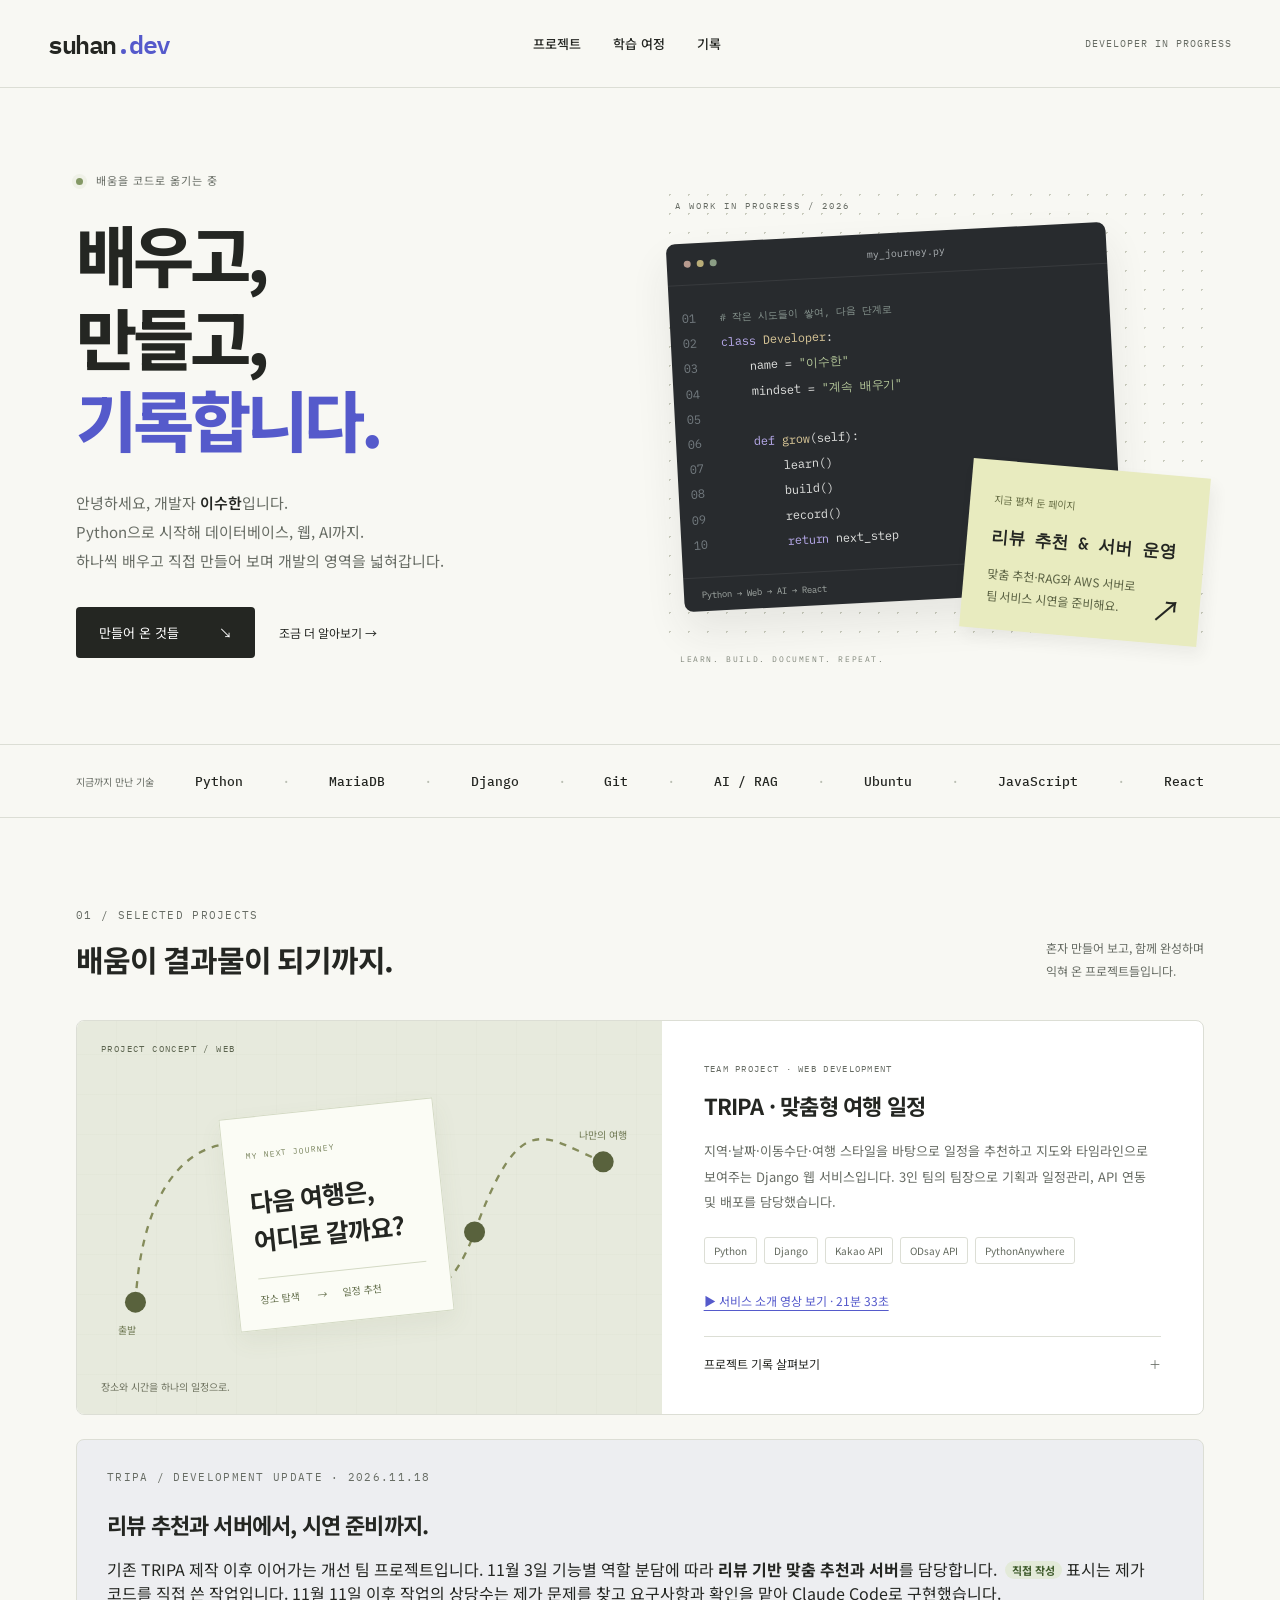
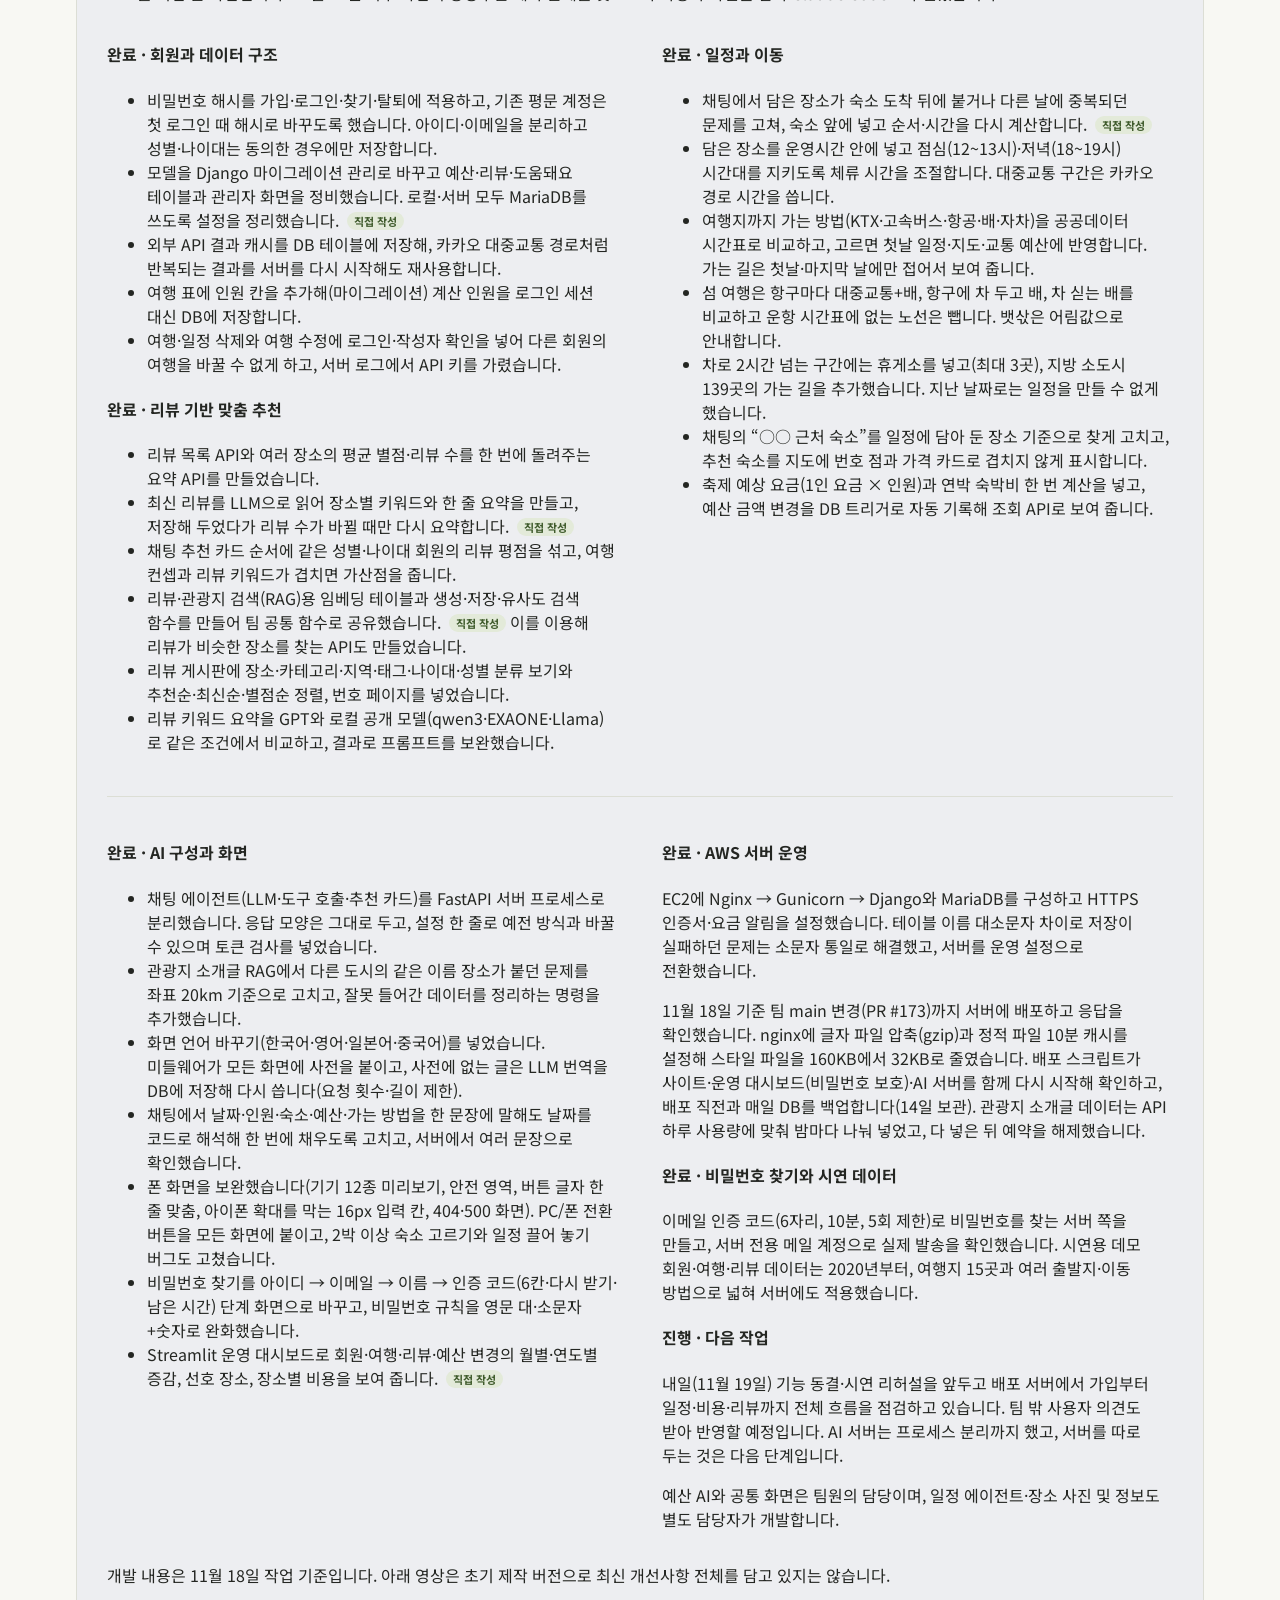
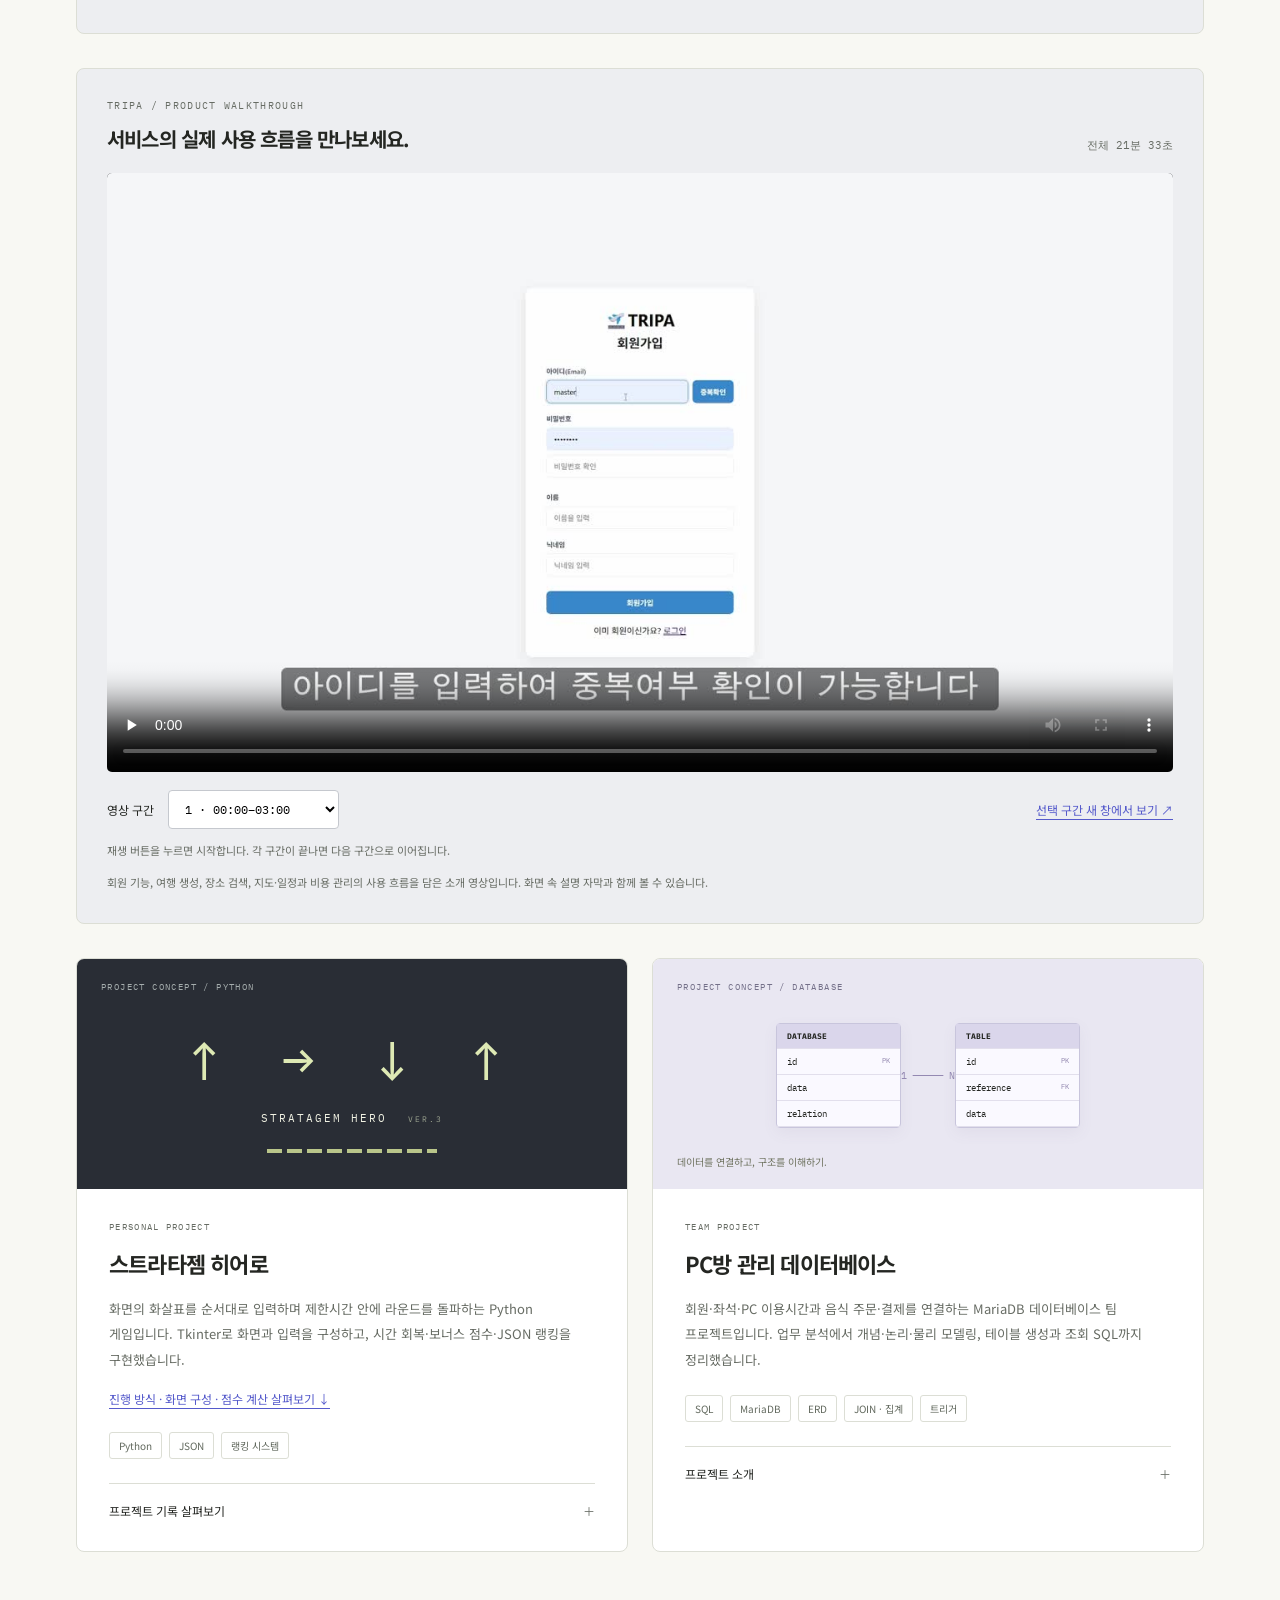
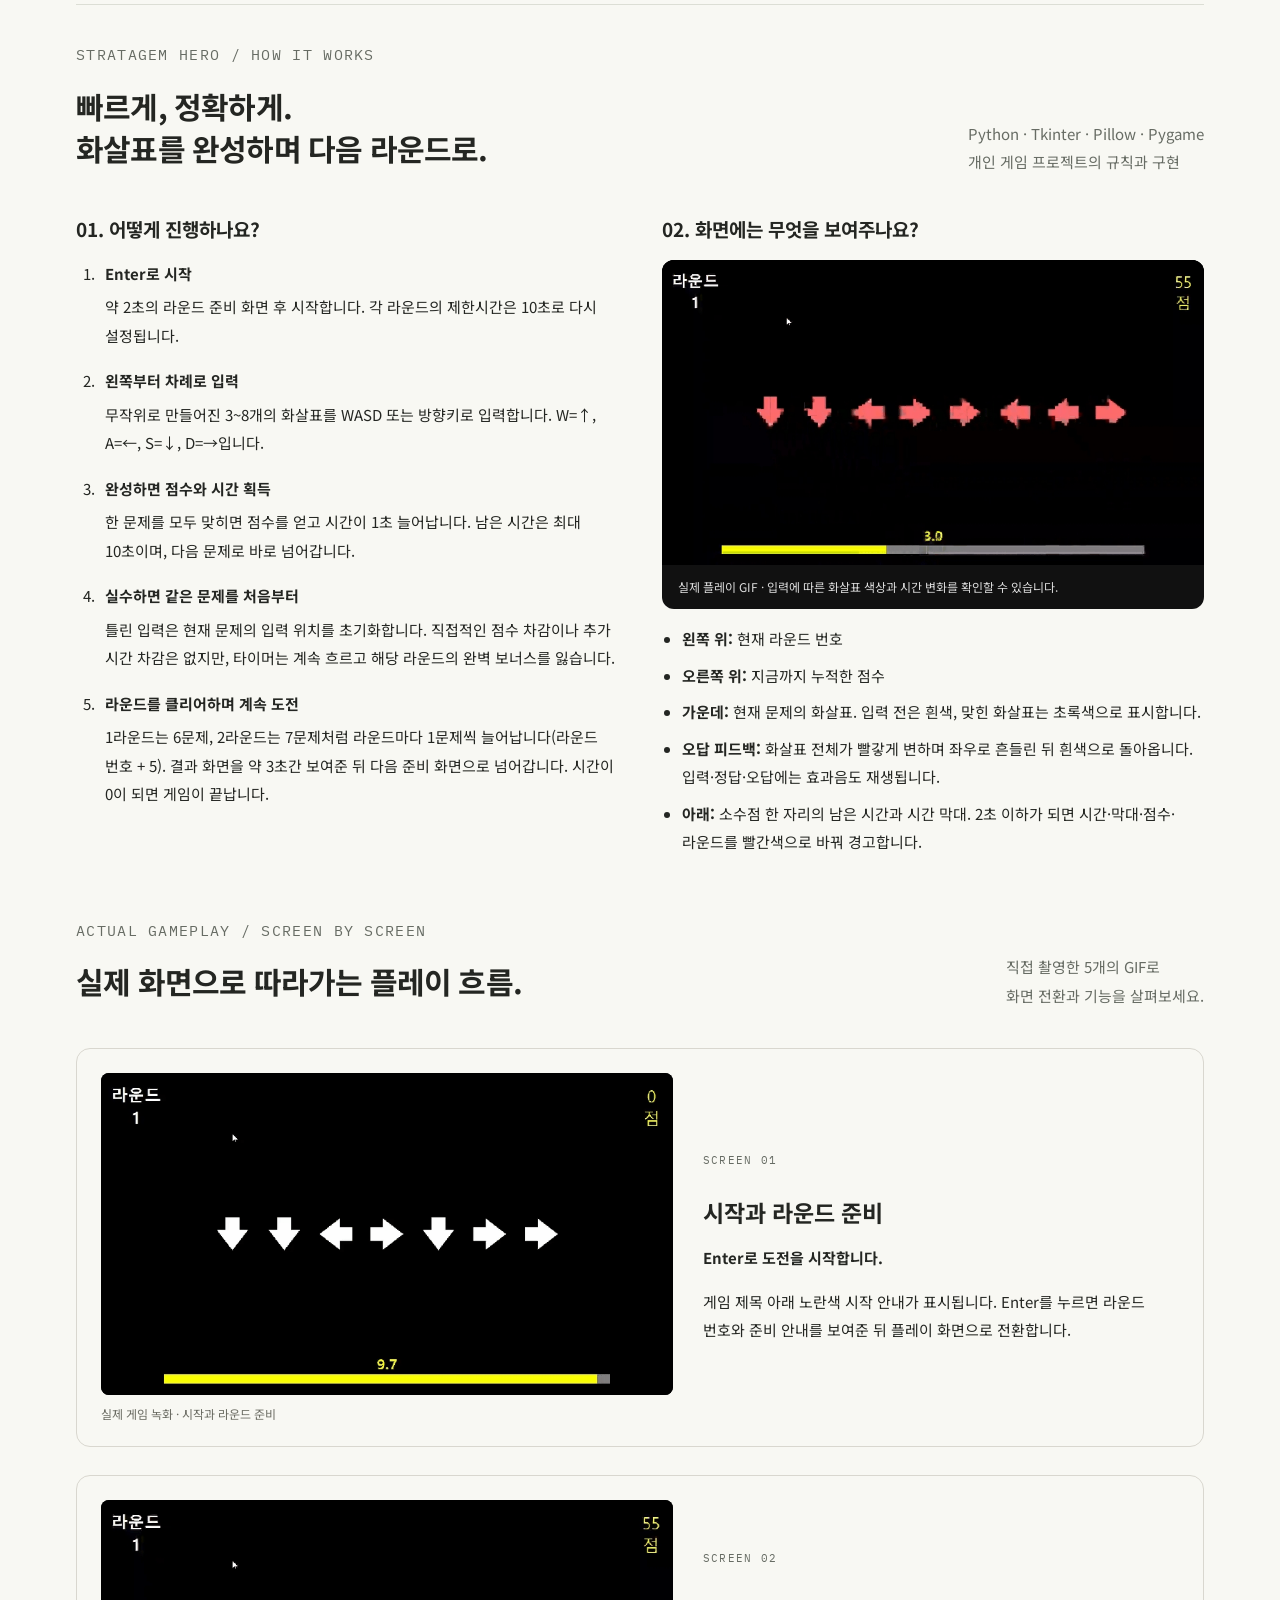
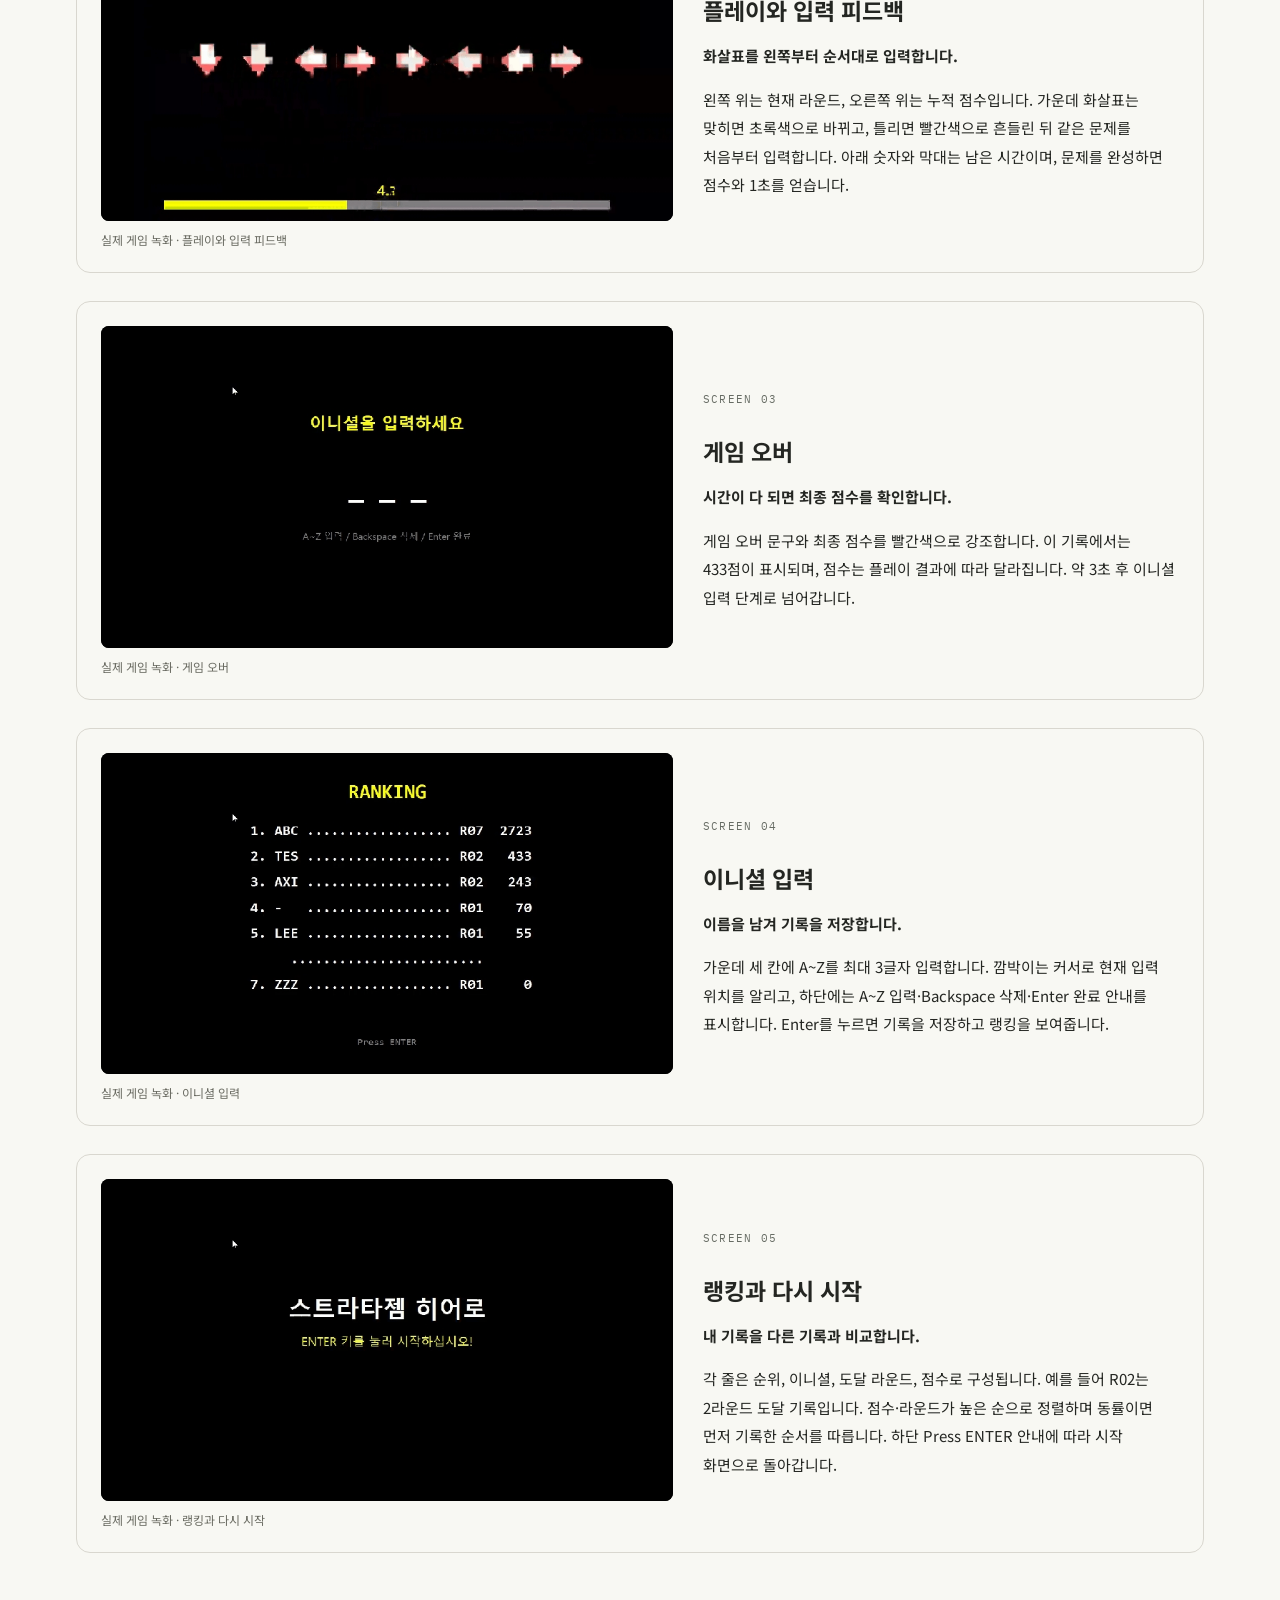
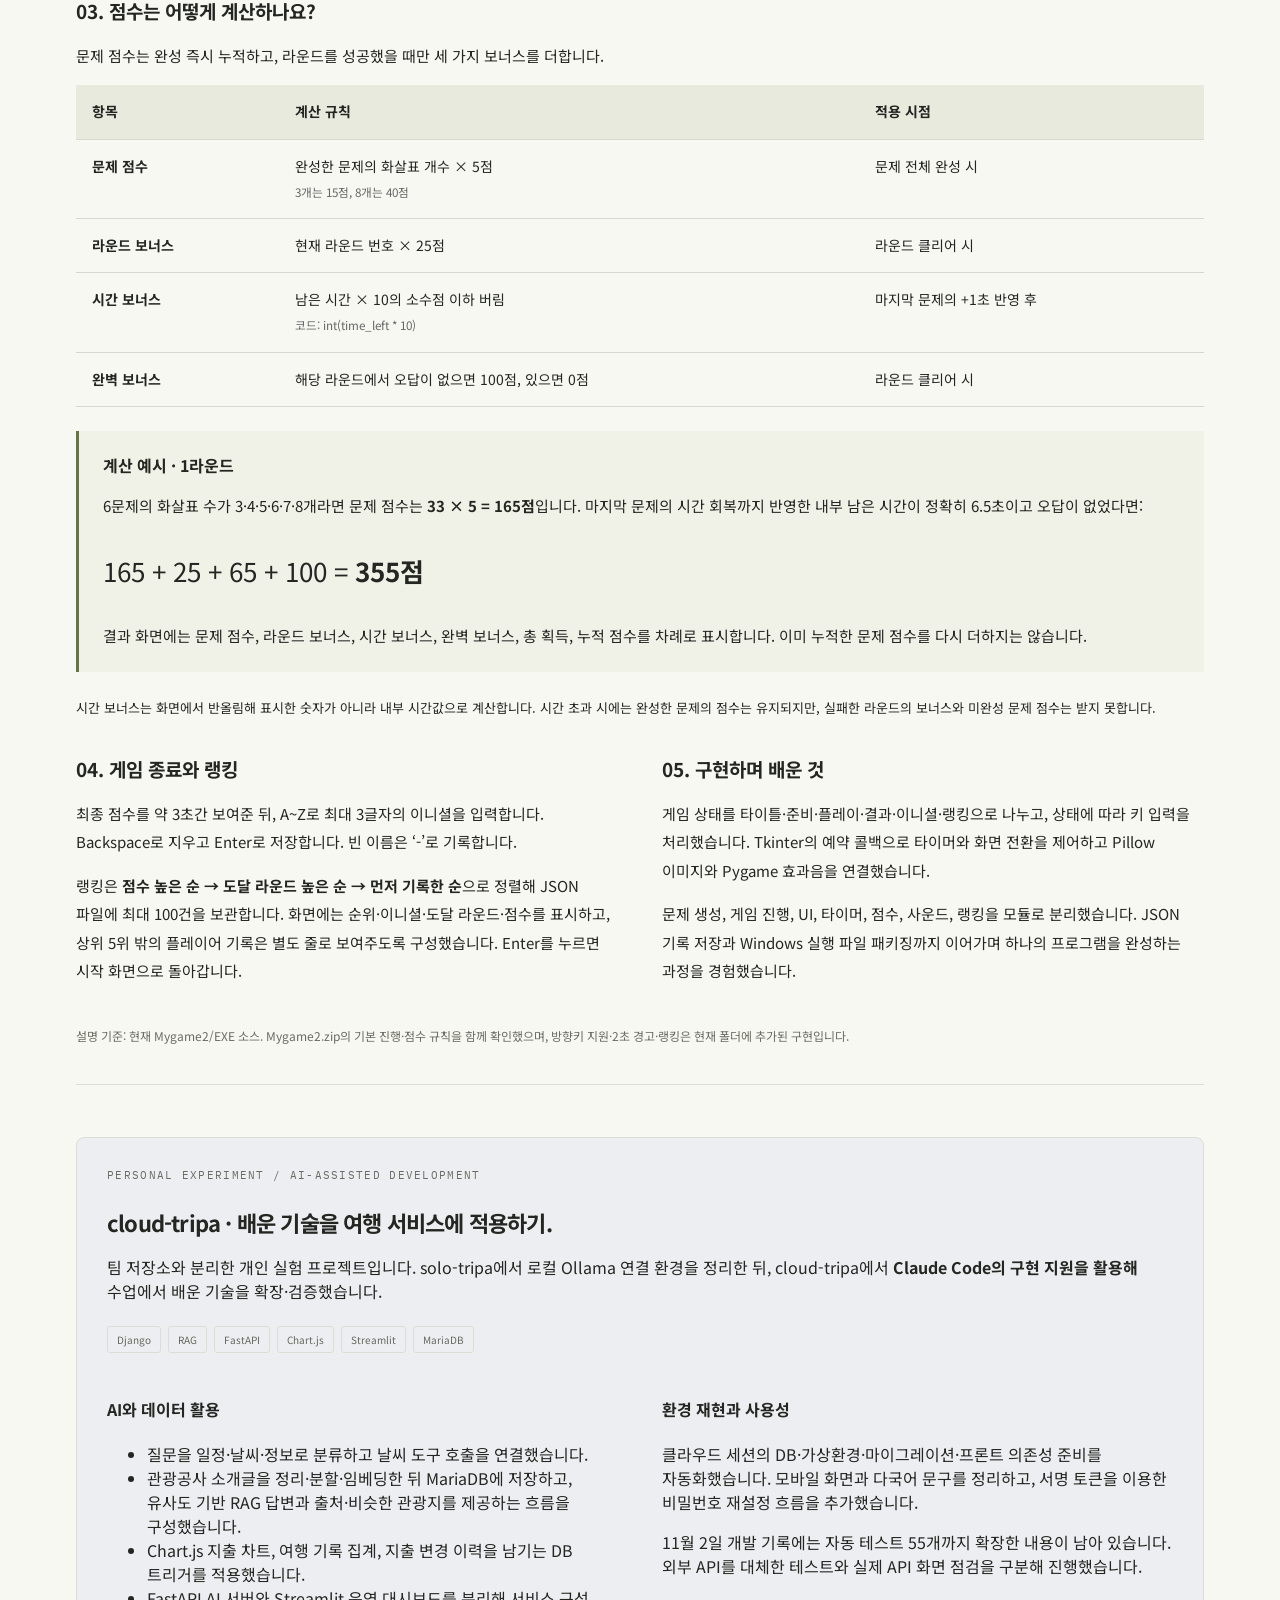
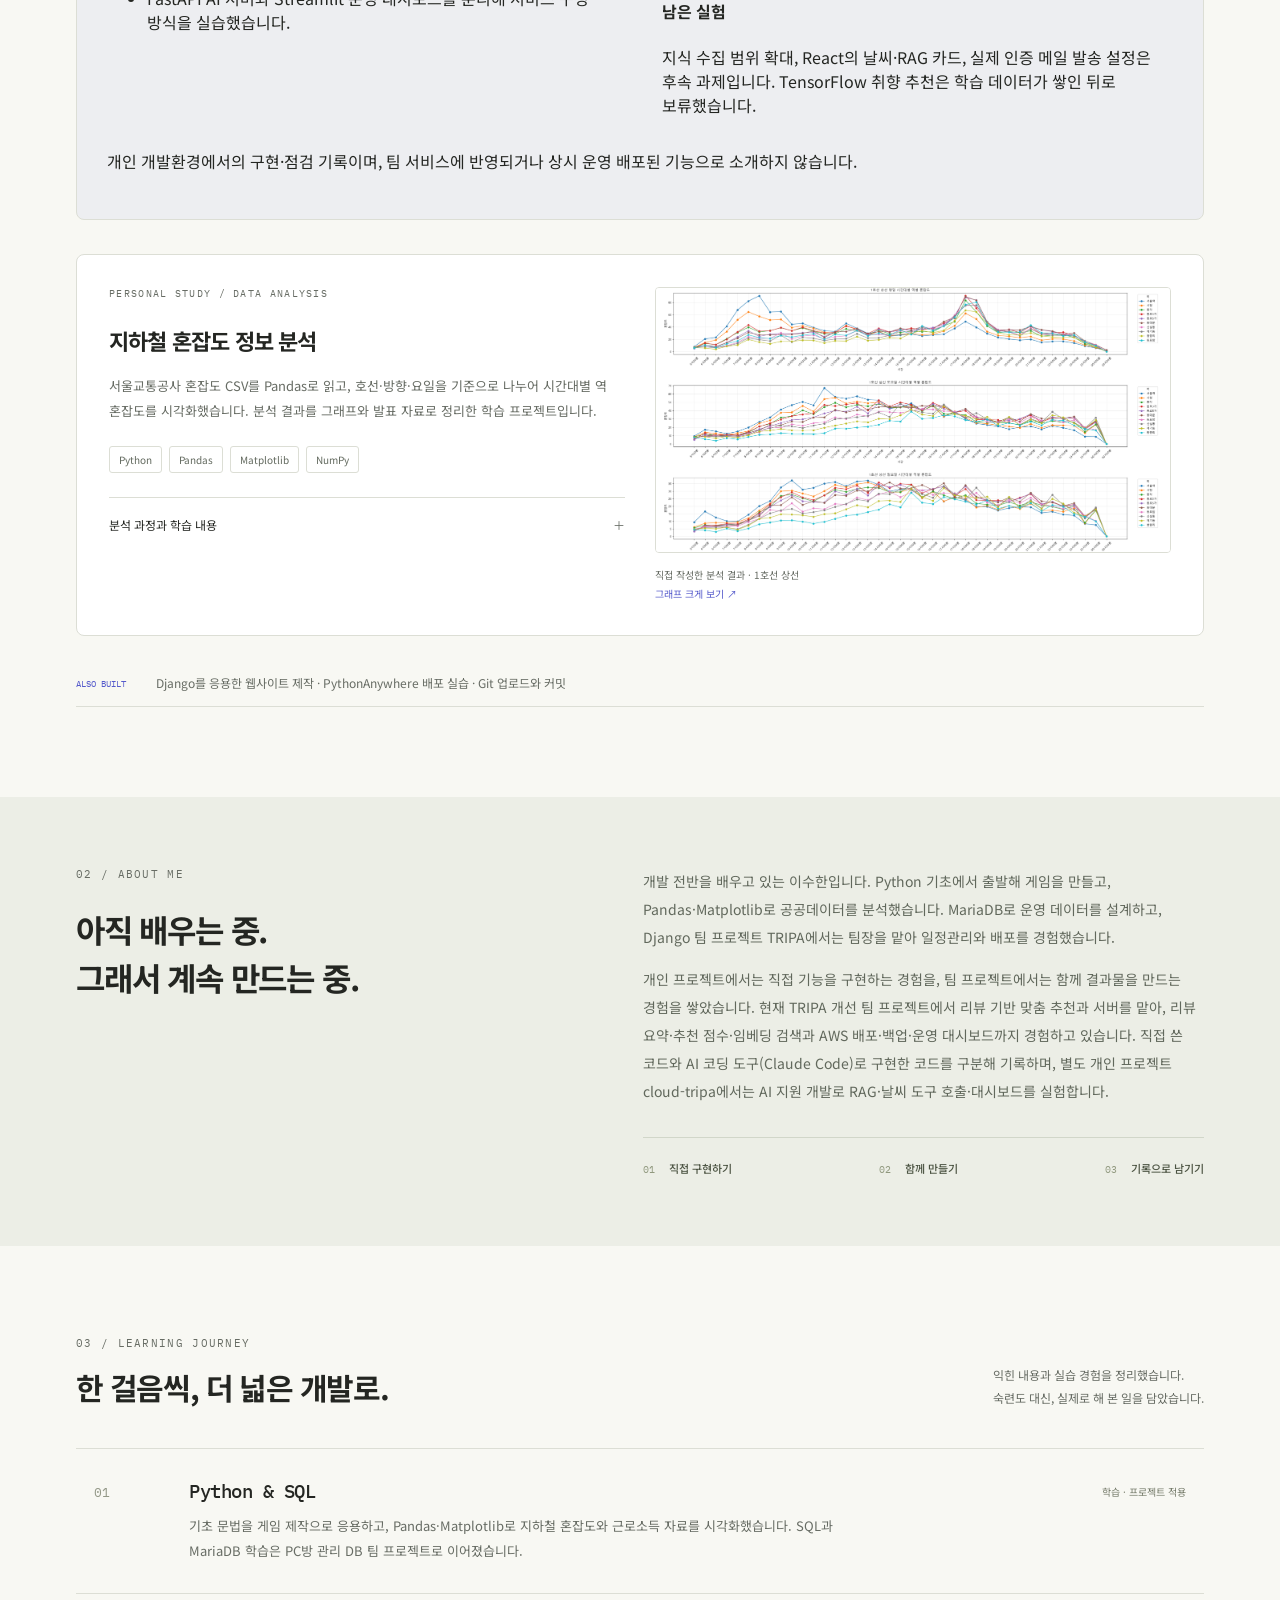
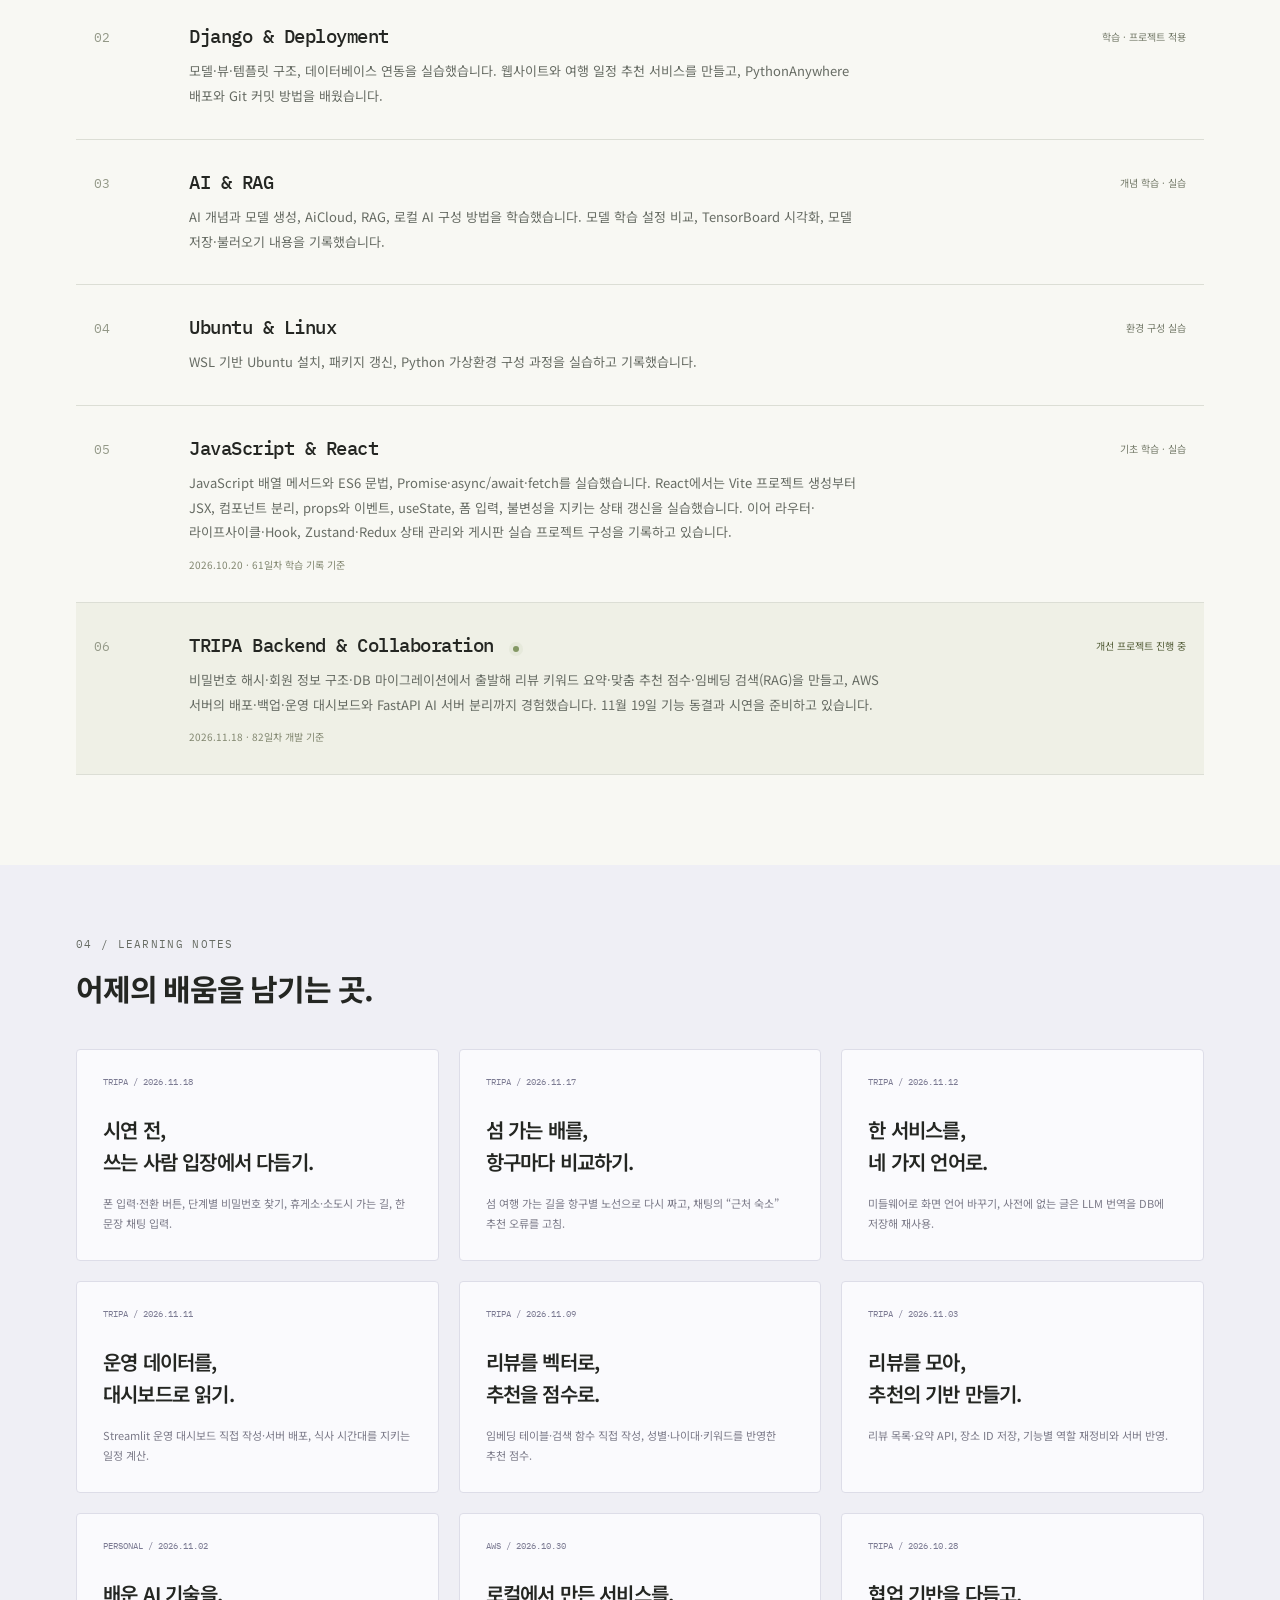
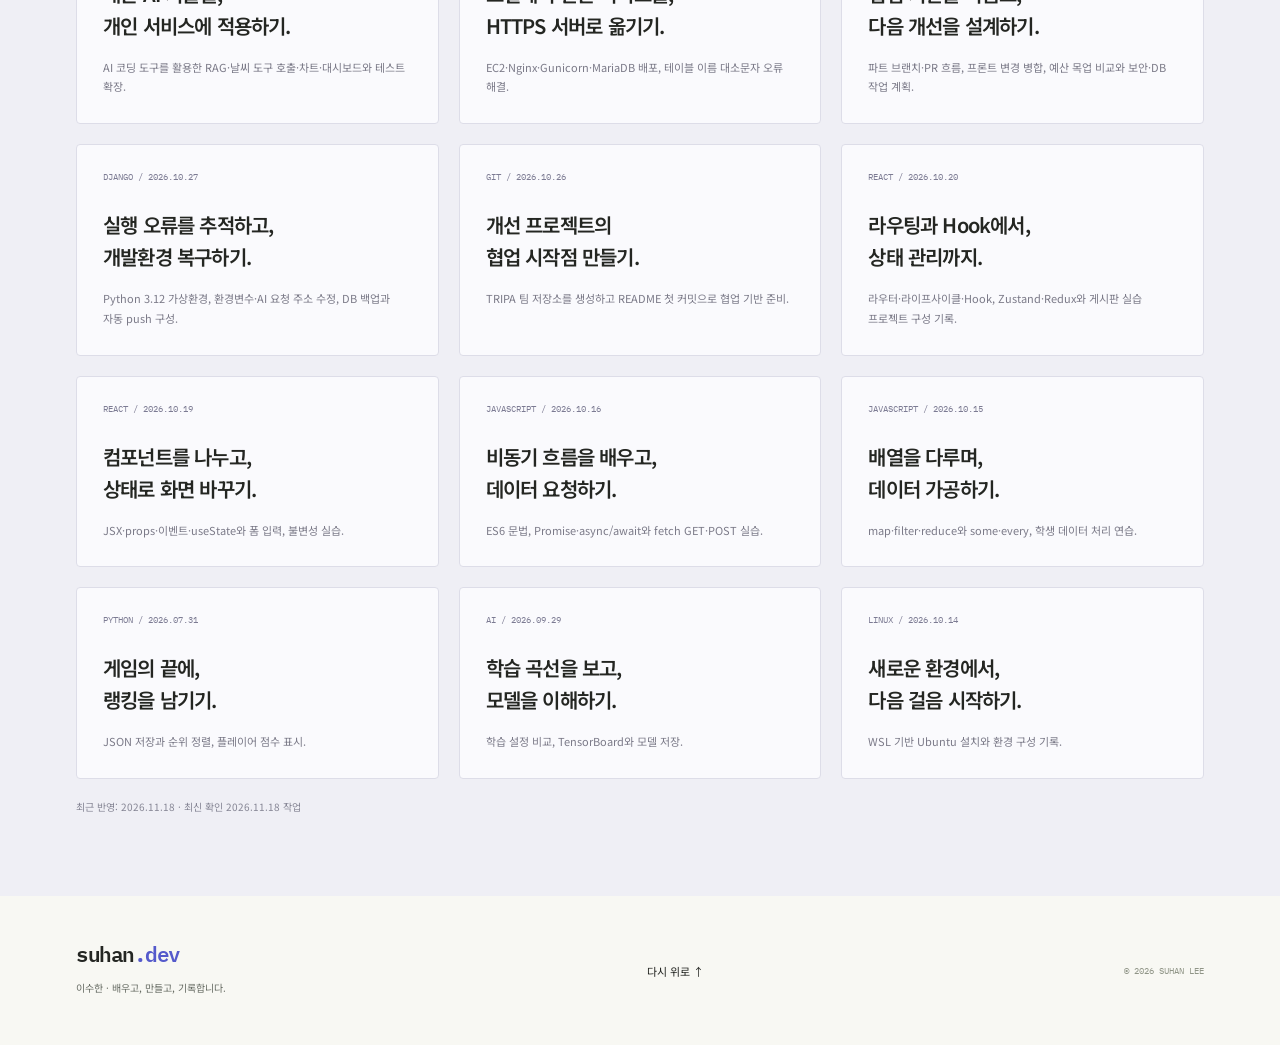
==== commit 47024232: "포트폴리오 사본: 2026.11.18 TRIPA 개선 현황 반영 Co-Authored-By: Claude Opus 5.5 <noreply@anthropic.com>" ====
--- a/index.html
+++ b/index.html
@@ -10,7 +10,7 @@
 <div class="skill-strip"><div class="wrap"><span>지금까지 만난 기술</span><strong>Python</strong><b>·</b><strong>MariaDB</strong><b>·</b><strong>Django</strong><b>·</b><strong>Git</strong><b>·</b><strong>AI / RAG</strong><b>·</b><strong>Ubuntu</strong><b>·</b><strong>JavaScript</strong><b>·</b><strong>React</strong></div></div>
 <section id="projects" class="wrap section"><div class="section-heading"><div><p class="eyebrow">01 / SELECTED PROJECTS</p><h2>배움이 결과물이 되기까지.</h2></div><p>혼자 만들어 보고, 함께 완성하며<br>익혀 온 프로젝트들입니다.</p></div>
 <article class="featured"><div class="project-visual travel" aria-label="여행 일정 프로젝트를 표현한 개념 그래픽"><span class="visual-label">PROJECT CONCEPT / WEB</span><div class="route"><span class="route-start">출발</span><svg viewBox="0 0 500 250" fill="none" aria-hidden="true"><path d="M50 190 C60 20 170 35 200 100 S300 240 340 130 S400 50 450 70" stroke="#858c5b" stroke-width="2" stroke-dasharray="6 6"/><circle cx="50" cy="190" r="9" fill="#59623d"/><circle cx="200" cy="100" r="9" fill="#59623d"/><circle cx="340" cy="130" r="9" fill="#59623d"/><circle cx="450" cy="70" r="9" fill="#59623d"/></svg><div class="route-card"><span>MY NEXT JOURNEY</span><strong>다음 여행은,<br>어디로 갈까요?</strong><div>장소 탐색 <i>→</i> 일정 추천</div></div><span class="route-end">나만의 여행</span></div><span class="visual-footer">장소와 시간을 하나의 일정으로.</span></div><div class="project-copy"><p class="eyebrow">TEAM PROJECT · WEB DEVELOPMENT</p><h3>TRIPA · 맞춤형 여행 일정</h3><p>지역·날짜·이동수단·여행 스타일을 바탕으로 일정을 추천하고 지도와 타임라인으로 보여주는 Django 웹 서비스입니다. 3인 팀의 팀장으로 기획과 일정관리, API 연동 및 배포를 담당했습니다.</p><div class="tags"><span>Python</span><span>Django</span><span>Kakao API</span><span>ODsay API</span><span>PythonAnywhere</span></div><a class="project-video-link" href="#tripa-video">▶ 서비스 소개 영상 보기 · 21분 33초</a><details><summary>프로젝트 기록 살펴보기 <span>＋</span></summary><div class="detail"><h4>서비스가 해결하는 문제</h4><p>여행 장소를 찾고 동선을 계산하는 번거로움을 줄이기 위해, 장소 검색부터 날짜별 일정·지도·비용 관리까지 연결했습니다. 사용자는 추천 일정을 확인한 뒤 장소와 시간을 조정할 수 있습니다.</p><h4>내가 맡은 일</h4><ul><li>팀장으로 요구사항을 정리하고 서비스의 전체 방향과 스케줄 서비스 구조 구상</li><li>일정관리, Kakao·ODsay API 연동 및 관리자 설정</li><li>PythonAnywhere 배포·수정, .env와 .gitignore 설정</li></ul><h4>일정 추천과 성능 개선</h4><p>출발지·숙소·체류시간·식사시간을 고려해 방문 순서를 구성했습니다. 후보 평가에는 거리 기반 예상 이동시간을 사용하고, 최종 구간의 상세 경로만 조회하도록 설계해 반복 API 호출과 응답 지연을 줄였습니다.</p><p class="small">발표 자료의 역할 분담표와 개발 기록을 바탕으로 정리했습니다. DB 변경 공유, Git 협업, 공통 설정 수정은 팀원들과 함께 진행했습니다.</p></div></details></div></article>
-<section class="video-section" id="tripa-update" aria-labelledby="tripa-update-title"><p class="eyebrow">TRIPA / DEVELOPMENT UPDATE · 2026.11.17</p><h3 id="tripa-update-title">리뷰 추천과 서버에서, 시연 준비까지.</h3><p>기존 TRIPA 제작 이후 이어가는 개선 팀 프로젝트입니다. 11월 3일 기능별 역할 분담에 따라 <strong>리뷰 기반 맞춤 추천과 서버</strong>를 담당합니다. <span class="own">직접 작성</span> 표시는 제가 코드를 직접 쓴 작업입니다. 11월 11일 이후 작업의 상당수는 제가 문제를 찾고 요구사항과 확인을 맡아 Claude Code로 구현했습니다.</p><div class="game-guide-grid"><div><h4>완료 · 회원과 데이터 구조</h4><ul><li>비밀번호 해시를 가입·로그인·찾기·탈퇴에 적용하고, 기존 평문 계정은 첫 로그인 때 해시로 바꾸도록 했습니다. 아이디·이메일을 분리하고 성별·나이대는 동의한 경우에만 저장합니다.</li><li>모델을 Django 마이그레이션 관리로 바꾸고 예산·리뷰·도움돼요 테이블과 관리자 화면을 정비했습니다. 로컬·서버 모두 MariaDB를 쓰도록 설정을 정리했습니다. <span class="own">직접 작성</span></li><li>외부 API 결과 캐시를 DB 테이블에 저장해, 카카오 대중교통 경로처럼 반복되는 결과를 서버를 다시 시작해도 재사용합니다.</li><li>여행·일정 삭제에 로그인·작성자 확인을 넣어 다른 회원의 여행을 지울 수 없게 했습니다.</li></ul><h4>완료 · 리뷰 기반 맞춤 추천</h4><ul><li>리뷰 목록 API와 여러 장소의 평균 별점·리뷰 수를 한 번에 돌려주는 요약 API를 만들었습니다.</li><li>최신 리뷰를 LLM으로 읽어 장소별 키워드와 한 줄 요약을 만들고, 저장해 두었다가 리뷰 수가 바뀔 때만 다시 요약합니다. <span class="own">직접 작성</span></li><li>채팅 추천 카드 순서에 같은 성별·나이대 회원의 리뷰 평점을 섞고, 여행 컨셉과 리뷰 키워드가 겹치면 가산점을 줍니다.</li><li>리뷰·관광지 검색(RAG)용 임베딩 테이블과 생성·저장·유사도 검색 함수를 만들어 팀 공통 함수로 공유했습니다. <span class="own">직접 작성</span> 이를 이용해 리뷰가 비슷한 장소를 찾는 API도 만들었습니다.</li><li>리뷰 게시판에 장소·카테고리·지역·태그·나이대·성별 분류 보기와 추천순·최신순·별점순 정렬, 번호 페이지를 넣었습니다.</li><li>리뷰 키워드 요약을 GPT와 로컬 공개 모델(qwen3·EXAONE·Llama)로 같은 조건에서 비교하고, 결과로 프롬프트를 보완했습니다.</li></ul></div><div><h4>완료 · 일정과 이동</h4><ul><li>채팅에서 담은 장소가 숙소 도착 뒤에 붙거나 다른 날에 중복되던 문제를 고쳐, 숙소 앞에 넣고 순서·시간을 다시 계산합니다. <span class="own">직접 작성</span></li><li>담은 장소를 운영시간 안에 넣고 점심(12~13시)·저녁(18~19시) 시간대를 지키도록 체류 시간을 조절합니다. 대중교통 구간은 카카오 경로 시간을 씁니다.</li><li>여행지까지 가는 방법(KTX·고속버스·항공·배·자차)을 공공데이터 시간표로 비교하고, 고르면 첫날 일정·지도·교통 예산에 반영합니다. 가는 길은 첫날·마지막 날에만 접어서 보여 줍니다.</li><li>섬 여행은 항구마다 대중교통+배, 항구에 차 두고 배, 차 싣는 배를 비교하고 운항 시간표에 없는 노선은 뺍니다. 뱃삯은 어림값으로 안내합니다.</li><li>채팅의 “○○ 근처 숙소”를 일정에 담아 둔 장소 기준으로 찾게 고치고, 추천 숙소를 지도에 번호 점과 가격 카드로 겹치지 않게 표시합니다.</li><li>축제 예상 요금(1인 요금 × 인원)과 연박 숙박비 한 번 계산을 넣고, 예산 금액 변경을 DB 트리거로 자동 기록해 조회 API로 보여 줍니다.</li></ul></div></div><div class="game-guide-grid"><div><h4>완료 · AI 구성과 화면</h4><ul><li>채팅 에이전트(LLM·도구 호출·추천 카드)를 FastAPI 서버 프로세스로 분리했습니다. 응답 모양은 그대로 두고, 설정 한 줄로 예전 방식과 바꿀 수 있으며 토큰 검사를 넣었습니다.</li><li>관광지 소개글 RAG에서 다른 도시의 같은 이름 장소가 붙던 문제를 좌표 20km 기준으로 고치고, 잘못 들어간 데이터를 정리하는 명령을 추가했습니다.</li><li>화면 언어 바꾸기(한국어·영어·일본어·중국어)를 넣었습니다. 미들웨어가 모든 화면에 사전을 붙이고, 사전에 없는 글은 LLM 번역을 DB에 저장해 다시 씁니다(요청 횟수·길이 제한).</li><li>폰 화면을 보완했습니다(기기 12종 미리보기, 카메라·홈 막대 안전 영역, 버튼 글자 한 줄 맞춤). 2박 이상 숙소 고르기와 일정 끌어 놓기 버그도 고쳤습니다.</li><li>Streamlit 운영 대시보드로 회원·여행·리뷰·예산 변경의 월별·연도별 증감, 선호 장소, 장소별 비용을 보여 줍니다. <span class="own">직접 작성</span></li></ul></div><div><h4>완료 · AWS 서버 운영</h4><p>EC2에 Nginx → Gunicorn → Django와 MariaDB를 구성하고 HTTPS 인증서·요금 알림을 설정했습니다. 테이블 이름 대소문자 차이로 저장이 실패하던 문제는 소문자 통일로 해결했고, 서버를 운영 설정으로 전환했습니다.</p><p>11월 17일 기록 기준 팀 main 변경(PR #159)까지 서버에 배포하고 응답을 확인했습니다. 배포 스크립트가 사이트·운영 대시보드(비밀번호 보호)·AI 서버를 함께 다시 시작해 확인하고, 배포 직전과 매일 DB를 백업합니다(14일 보관). 관광지 소개글 데이터는 API 하루 사용량에 맞춰 밤마다 나눠 넣었고, 다 넣은 뒤 예약을 해제했습니다.</p><h4>완료 · 비밀번호 찾기와 시연 데이터</h4><p>이메일 인증 코드(6자리, 10분, 5회 제한)로 비밀번호를 찾는 서버 쪽을 만들고, 서버 전용 메일 계정으로 실제 발송을 확인했습니다. 시연용 데모 회원·여행·리뷰 데이터는 2020년부터, 여행지 15곳과 여러 출발지·이동 방법으로 넓혀 서버에도 적용했습니다.</p><h4>진행 · 다음 작업</h4><p>11월 19일 기능 동결·시연 리허설을 앞두고 배포 서버에서 가입부터 일정·비용·리뷰까지 전체 흐름을 점검하고 있습니다. 팀 밖 사용자 의견도 받아 반영할 예정입니다. AI 서버는 프로세스 분리까지 했고, 서버를 따로 두는 것은 다음 단계입니다.</p><p class="small">예산 AI와 공통 화면은 팀원의 담당이며, 일정 에이전트·장소 사진 및 정보도 별도 담당자가 개발합니다.</p></div></div><p class="small">개발 내용은 11월 17일 기록 기준입니다. 아래 영상은 초기 제작 버전으로 최신 개선사항 전체를 담고 있지는 않습니다.</p></section><section class="video-section" id="tripa-video" aria-labelledby="video-heading"><div class="video-heading"><div><p class="eyebrow">TRIPA / PRODUCT WALKTHROUGH</p><h3 id="video-heading">서비스의 실제 사용 흐름을 만나보세요.</h3></div><span>전체 21분 33초</span></div><video id="tripa-player" controls playsinline preload="none" poster="media/tripa-poster.jpg" aria-label="Tripa 서비스 소개 영상"><source src="media/tripa-00.mp4" type="video/mp4">브라우저가 영상 재생을 지원하지 않습니다. 아래 구간 링크로 영상을 열어주세요.</video><div class="video-controls"><label for="video-part">영상 구간</label><select id="video-part" aria-describedby="video-status"><option value="0">1 · 00:00–03:00</option><option value="1">2 · 03:00–06:00</option><option value="2">3 · 06:00–09:00</option><option value="3">4 · 09:00–12:00</option><option value="4">5 · 12:00–15:00</option><option value="5">6 · 15:00–18:00</option><option value="6">7 · 18:00–21:00</option><option value="7">8 · 21:00–21:33</option></select><a id="video-direct" href="media/tripa-00.mp4" target="_blank" rel="noopener">선택 구간 새 창에서 보기 ↗</a></div><p id="video-status" role="status">재생 버튼을 누르면 시작합니다. 각 구간이 끝나면 다음 구간으로 이어집니다.</p><p class="video-description">회원 기능, 여행 생성, 장소 검색, 지도·일정과 비용 관리의 사용 흐름을 담은 소개 영상입니다. 화면 속 설명 자막과 함께 볼 수 있습니다.</p><noscript><p>구간 선택과 이어보기에는 JavaScript가 필요합니다.</p></noscript></section><div class="project-grid"><article class="project-card"><div class="project-visual game"><span class="visual-label">PROJECT CONCEPT / PYTHON</span><div class="arrows" aria-hidden="true">↑ → ↓ ↑</div><div class="game-caption">STRATAGEM HERO <span>VER.3</span></div><div class="pixel-line"></div></div><div class="card-copy"><p class="eyebrow">PERSONAL PROJECT</p><h3>스트라타젬 히어로</h3><p>화면의 화살표를 순서대로 입력하며 제한시간 안에 라운드를 돌파하는 Python 게임입니다. Tkinter로 화면과 입력을 구성하고, 시간 회복·보너스 점수·JSON 랭킹을 구현했습니다.</p><a class="project-video-link" href="#game-guide">진행 방식 · 화면 구성 · 점수 계산 살펴보기 ↓</a><div class="tags"><span>Python</span><span>JSON</span><span>랭킹 시스템</span></div><details><summary>프로젝트 기록 살펴보기 <span>＋</span></summary><div class="detail"><p>JSON 파일로 점수를 저장하고, 점수·라운드·달성 시간을 기준으로 순위를 정렬했습니다. 상위 5명과 플레이어의 순위를 표시하고, Enter 키로 시작·메인 화면 복귀 흐름을 구성했습니다.</p><p>ver.3 배포 자료는 Windows 실행 파일과 ranking.json으로 구성되어 있습니다. 게임 로직뿐 아니라 실행 파일 배포와 기록 파일 관리까지 경험했습니다.</p></div></details></div></article>
+<section class="video-section" id="tripa-update" aria-labelledby="tripa-update-title"><p class="eyebrow">TRIPA / DEVELOPMENT UPDATE · 2026.11.18</p><h3 id="tripa-update-title">리뷰 추천과 서버에서, 시연 준비까지.</h3><p>기존 TRIPA 제작 이후 이어가는 개선 팀 프로젝트입니다. 11월 3일 기능별 역할 분담에 따라 <strong>리뷰 기반 맞춤 추천과 서버</strong>를 담당합니다. <span class="own">직접 작성</span> 표시는 제가 코드를 직접 쓴 작업입니다. 11월 11일 이후 작업의 상당수는 제가 문제를 찾고 요구사항과 확인을 맡아 Claude Code로 구현했습니다.</p><div class="game-guide-grid"><div><h4>완료 · 회원과 데이터 구조</h4><ul><li>비밀번호 해시를 가입·로그인·찾기·탈퇴에 적용하고, 기존 평문 계정은 첫 로그인 때 해시로 바꾸도록 했습니다. 아이디·이메일을 분리하고 성별·나이대는 동의한 경우에만 저장합니다.</li><li>모델을 Django 마이그레이션 관리로 바꾸고 예산·리뷰·도움돼요 테이블과 관리자 화면을 정비했습니다. 로컬·서버 모두 MariaDB를 쓰도록 설정을 정리했습니다. <span class="own">직접 작성</span></li><li>외부 API 결과 캐시를 DB 테이블에 저장해, 카카오 대중교통 경로처럼 반복되는 결과를 서버를 다시 시작해도 재사용합니다.</li><li>여행 표에 인원 칸을 추가해(마이그레이션) 계산 인원을 로그인 세션 대신 DB에 저장합니다.</li><li>여행·일정 삭제와 여행 수정에 로그인·작성자 확인을 넣어 다른 회원의 여행을 바꿀 수 없게 하고, 서버 로그에서 API 키를 가렸습니다.</li></ul><h4>완료 · 리뷰 기반 맞춤 추천</h4><ul><li>리뷰 목록 API와 여러 장소의 평균 별점·리뷰 수를 한 번에 돌려주는 요약 API를 만들었습니다.</li><li>최신 리뷰를 LLM으로 읽어 장소별 키워드와 한 줄 요약을 만들고, 저장해 두었다가 리뷰 수가 바뀔 때만 다시 요약합니다. <span class="own">직접 작성</span></li><li>채팅 추천 카드 순서에 같은 성별·나이대 회원의 리뷰 평점을 섞고, 여행 컨셉과 리뷰 키워드가 겹치면 가산점을 줍니다.</li><li>리뷰·관광지 검색(RAG)용 임베딩 테이블과 생성·저장·유사도 검색 함수를 만들어 팀 공통 함수로 공유했습니다. <span class="own">직접 작성</span> 이를 이용해 리뷰가 비슷한 장소를 찾는 API도 만들었습니다.</li><li>리뷰 게시판에 장소·카테고리·지역·태그·나이대·성별 분류 보기와 추천순·최신순·별점순 정렬, 번호 페이지를 넣었습니다.</li><li>리뷰 키워드 요약을 GPT와 로컬 공개 모델(qwen3·EXAONE·Llama)로 같은 조건에서 비교하고, 결과로 프롬프트를 보완했습니다.</li></ul></div><div><h4>완료 · 일정과 이동</h4><ul><li>채팅에서 담은 장소가 숙소 도착 뒤에 붙거나 다른 날에 중복되던 문제를 고쳐, 숙소 앞에 넣고 순서·시간을 다시 계산합니다. <span class="own">직접 작성</span></li><li>담은 장소를 운영시간 안에 넣고 점심(12~13시)·저녁(18~19시) 시간대를 지키도록 체류 시간을 조절합니다. 대중교통 구간은 카카오 경로 시간을 씁니다.</li><li>여행지까지 가는 방법(KTX·고속버스·항공·배·자차)을 공공데이터 시간표로 비교하고, 고르면 첫날 일정·지도·교통 예산에 반영합니다. 가는 길은 첫날·마지막 날에만 접어서 보여 줍니다.</li><li>섬 여행은 항구마다 대중교통+배, 항구에 차 두고 배, 차 싣는 배를 비교하고 운항 시간표에 없는 노선은 뺍니다. 뱃삯은 어림값으로 안내합니다.</li><li>차로 2시간 넘는 구간에는 휴게소를 넣고(최대 3곳), 지방 소도시 139곳의 가는 길을 추가했습니다. 지난 날짜로는 일정을 만들 수 없게 했습니다.</li><li>채팅의 “○○ 근처 숙소”를 일정에 담아 둔 장소 기준으로 찾게 고치고, 추천 숙소를 지도에 번호 점과 가격 카드로 겹치지 않게 표시합니다.</li><li>축제 예상 요금(1인 요금 × 인원)과 연박 숙박비 한 번 계산을 넣고, 예산 금액 변경을 DB 트리거로 자동 기록해 조회 API로 보여 줍니다.</li></ul></div></div><div class="game-guide-grid"><div><h4>완료 · AI 구성과 화면</h4><ul><li>채팅 에이전트(LLM·도구 호출·추천 카드)를 FastAPI 서버 프로세스로 분리했습니다. 응답 모양은 그대로 두고, 설정 한 줄로 예전 방식과 바꿀 수 있으며 토큰 검사를 넣었습니다.</li><li>관광지 소개글 RAG에서 다른 도시의 같은 이름 장소가 붙던 문제를 좌표 20km 기준으로 고치고, 잘못 들어간 데이터를 정리하는 명령을 추가했습니다.</li><li>화면 언어 바꾸기(한국어·영어·일본어·중국어)를 넣었습니다. 미들웨어가 모든 화면에 사전을 붙이고, 사전에 없는 글은 LLM 번역을 DB에 저장해 다시 씁니다(요청 횟수·길이 제한).</li><li>채팅에서 날짜·인원·숙소·예산·가는 방법을 한 문장에 말해도 날짜를 코드로 해석해 한 번에 채우도록 고치고, 서버에서 여러 문장으로 확인했습니다.</li><li>폰 화면을 보완했습니다(기기 12종 미리보기, 안전 영역, 버튼 글자 한 줄 맞춤, 아이폰 확대를 막는 16px 입력 칸, 404·500 화면). PC/폰 전환 버튼을 모든 화면에 붙이고, 2박 이상 숙소 고르기와 일정 끌어 놓기 버그도 고쳤습니다.</li><li>비밀번호 찾기를 아이디 → 이메일 → 이름 → 인증 코드(6칸·다시 받기·남은 시간) 단계 화면으로 바꾸고, 비밀번호 규칙을 영문 대·소문자+숫자로 완화했습니다.</li><li>Streamlit 운영 대시보드로 회원·여행·리뷰·예산 변경의 월별·연도별 증감, 선호 장소, 장소별 비용을 보여 줍니다. <span class="own">직접 작성</span></li></ul></div><div><h4>완료 · AWS 서버 운영</h4><p>EC2에 Nginx → Gunicorn → Django와 MariaDB를 구성하고 HTTPS 인증서·요금 알림을 설정했습니다. 테이블 이름 대소문자 차이로 저장이 실패하던 문제는 소문자 통일로 해결했고, 서버를 운영 설정으로 전환했습니다.</p><p>11월 18일 기준 팀 main 변경(PR #173)까지 서버에 배포하고 응답을 확인했습니다. nginx에 글자 파일 압축(gzip)과 정적 파일 10분 캐시를 설정해 스타일 파일을 160KB에서 32KB로 줄였습니다. 배포 스크립트가 사이트·운영 대시보드(비밀번호 보호)·AI 서버를 함께 다시 시작해 확인하고, 배포 직전과 매일 DB를 백업합니다(14일 보관). 관광지 소개글 데이터는 API 하루 사용량에 맞춰 밤마다 나눠 넣었고, 다 넣은 뒤 예약을 해제했습니다.</p><h4>완료 · 비밀번호 찾기와 시연 데이터</h4><p>이메일 인증 코드(6자리, 10분, 5회 제한)로 비밀번호를 찾는 서버 쪽을 만들고, 서버 전용 메일 계정으로 실제 발송을 확인했습니다. 시연용 데모 회원·여행·리뷰 데이터는 2020년부터, 여행지 15곳과 여러 출발지·이동 방법으로 넓혀 서버에도 적용했습니다.</p><h4>진행 · 다음 작업</h4><p>내일(11월 19일) 기능 동결·시연 리허설을 앞두고 배포 서버에서 가입부터 일정·비용·리뷰까지 전체 흐름을 점검하고 있습니다. 팀 밖 사용자 의견도 받아 반영할 예정입니다. AI 서버는 프로세스 분리까지 했고, 서버를 따로 두는 것은 다음 단계입니다.</p><p class="small">예산 AI와 공통 화면은 팀원의 담당이며, 일정 에이전트·장소 사진 및 정보도 별도 담당자가 개발합니다.</p></div></div><p class="small">개발 내용은 11월 18일 작업 기준입니다. 아래 영상은 초기 제작 버전으로 최신 개선사항 전체를 담고 있지는 않습니다.</p></section><section class="video-section" id="tripa-video" aria-labelledby="video-heading"><div class="video-heading"><div><p class="eyebrow">TRIPA / PRODUCT WALKTHROUGH</p><h3 id="video-heading">서비스의 실제 사용 흐름을 만나보세요.</h3></div><span>전체 21분 33초</span></div><video id="tripa-player" controls playsinline preload="none" poster="media/tripa-poster.jpg" aria-label="Tripa 서비스 소개 영상"><source src="media/tripa-00.mp4" type="video/mp4">브라우저가 영상 재생을 지원하지 않습니다. 아래 구간 링크로 영상을 열어주세요.</video><div class="video-controls"><label for="video-part">영상 구간</label><select id="video-part" aria-describedby="video-status"><option value="0">1 · 00:00–03:00</option><option value="1">2 · 03:00–06:00</option><option value="2">3 · 06:00–09:00</option><option value="3">4 · 09:00–12:00</option><option value="4">5 · 12:00–15:00</option><option value="5">6 · 15:00–18:00</option><option value="6">7 · 18:00–21:00</option><option value="7">8 · 21:00–21:33</option></select><a id="video-direct" href="media/tripa-00.mp4" target="_blank" rel="noopener">선택 구간 새 창에서 보기 ↗</a></div><p id="video-status" role="status">재생 버튼을 누르면 시작합니다. 각 구간이 끝나면 다음 구간으로 이어집니다.</p><p class="video-description">회원 기능, 여행 생성, 장소 검색, 지도·일정과 비용 관리의 사용 흐름을 담은 소개 영상입니다. 화면 속 설명 자막과 함께 볼 수 있습니다.</p><noscript><p>구간 선택과 이어보기에는 JavaScript가 필요합니다.</p></noscript></section><div class="project-grid"><article class="project-card"><div class="project-visual game"><span class="visual-label">PROJECT CONCEPT / PYTHON</span><div class="arrows" aria-hidden="true">↑ → ↓ ↑</div><div class="game-caption">STRATAGEM HERO <span>VER.3</span></div><div class="pixel-line"></div></div><div class="card-copy"><p class="eyebrow">PERSONAL PROJECT</p><h3>스트라타젬 히어로</h3><p>화면의 화살표를 순서대로 입력하며 제한시간 안에 라운드를 돌파하는 Python 게임입니다. Tkinter로 화면과 입력을 구성하고, 시간 회복·보너스 점수·JSON 랭킹을 구현했습니다.</p><a class="project-video-link" href="#game-guide">진행 방식 · 화면 구성 · 점수 계산 살펴보기 ↓</a><div class="tags"><span>Python</span><span>JSON</span><span>랭킹 시스템</span></div><details><summary>프로젝트 기록 살펴보기 <span>＋</span></summary><div class="detail"><p>JSON 파일로 점수를 저장하고, 점수·라운드·달성 시간을 기준으로 순위를 정렬했습니다. 상위 5명과 플레이어의 순위를 표시하고, Enter 키로 시작·메인 화면 복귀 흐름을 구성했습니다.</p><p>ver.3 배포 자료는 Windows 실행 파일과 ranking.json으로 구성되어 있습니다. 게임 로직뿐 아니라 실행 파일 배포와 기록 파일 관리까지 경험했습니다.</p></div></details></div></article>
 <article class="project-card"><div class="project-visual database"><span class="visual-label">PROJECT CONCEPT / DATABASE</span><div class="db-art" aria-hidden="true"><div class="db-table"><b>DATABASE</b><span>id <i>PK</i></span><span>data</span><span>relation</span></div><div class="db-connector">1 ───── N</div><div class="db-table"><b>TABLE</b><span>id <i>PK</i></span><span>reference <i>FK</i></span><span>data</span></div></div><span class="visual-footer">데이터를 연결하고, 구조를 이해하기.</span></div><div class="card-copy"><p class="eyebrow">TEAM PROJECT</p><h3>PC방 관리 데이터베이스</h3><p>회원·좌석·PC 이용시간과 음식 주문·결제를 연결하는 MariaDB 데이터베이스 팀 프로젝트입니다. 업무 분석에서 개념·논리·물리 모델링, 테이블 생성과 조회 SQL까지 정리했습니다.</p><div class="tags"><span>SQL</span><span>MariaDB</span><span>ERD</span><span>JOIN · 집계</span><span>트리거</span></div><details><summary>프로젝트 소개 <span>＋</span></summary><div class="detail"><h4>업무 흐름을 데이터로 설계</h4><p>회원가입 → 시간 충전 → 좌석 이용 → 상품 주문 → 결제 흐름을 분석했습니다. 회원, 좌석, PC, 이용내역, 주문, 상품, 주문상세, 충전, 결제의 9개 테이블을 기본키·외래키로 연결했습니다.</p><h4>SQL로 확인한 운영 정보</h4><p>다중 JOIN으로 회원의 이용·주문 내역을 연결하고, 시간 차이 계산, 빈 좌석 수, PC별 이용 횟수, 기간별 매출 등 운영 정보를 조회하는 SQL을 작성했습니다.</p><h4>모델링과 자동 처리 실습</h4><p>eXERD 모델링 파일과 테이블 생성·샘플 데이터 SQL을 함께 구성했습니다. 충전 내역 입력 시 잔여시간을 늘리고, 시작·종료 시간이 포함된 이용기록 입력 시 이용분을 차감하는 트리거도 작성했습니다.</p><p class="small">팀 산출물 기준으로 소개했습니다. 개인별 담당 범위는 자료에 명시되어 있지 않습니다.</p></div></details></div></article></div>
 
 <section class="game-guide" id="game-guide" aria-labelledby="game-guide-title">
@@ -22,7 +22,7 @@
 </section>
 <section class="video-section" id="cloud-tripa" aria-labelledby="cloud-tripa-title"><p class="eyebrow">PERSONAL EXPERIMENT / AI-ASSISTED DEVELOPMENT</p><h3 id="cloud-tripa-title">cloud-tripa · 배운 기술을 여행 서비스에 적용하기.</h3><p>팀 저장소와 분리한 개인 실험 프로젝트입니다. solo-tripa에서 로컬 Ollama 연결 환경을 정리한 뒤, cloud-tripa에서 <strong>Claude Code의 구현 지원을 활용해</strong> 수업에서 배운 기술을 확장·검증했습니다.</p><div class="tags"><span>Django</span><span>RAG</span><span>FastAPI</span><span>Chart.js</span><span>Streamlit</span><span>MariaDB</span></div><div class="game-guide-grid"><div><h4>AI와 데이터 활용</h4><ul><li>질문을 일정·날씨·정보로 분류하고 날씨 도구 호출을 연결했습니다.</li><li>관광공사 소개글을 정리·분할·임베딩한 뒤 MariaDB에 저장하고, 유사도 기반 RAG 답변과 출처·비슷한 관광지를 제공하는 흐름을 구성했습니다.</li><li>Chart.js 지출 차트, 여행 기록 집계, 지출 변경 이력을 남기는 DB 트리거를 적용했습니다.</li><li>FastAPI AI 서버와 Streamlit 운영 대시보드를 분리해 서비스 구성 방식을 실습했습니다.</li></ul></div><div><h4>환경 재현과 사용성</h4><p>클라우드 세션의 DB·가상환경·마이그레이션·프론트 의존성 준비를 자동화했습니다. 모바일 화면과 다국어 문구를 정리하고, 서명 토큰을 이용한 비밀번호 재설정 흐름을 추가했습니다.</p><p>11월 2일 개발 기록에는 자동 테스트 55개까지 확장한 내용이 남아 있습니다. 외부 API를 대체한 테스트와 실제 API 화면 점검을 구분해 진행했습니다.</p><h4>남은 실험</h4><p>지식 수집 범위 확대, React의 날씨·RAG 카드, 실제 인증 메일 발송 설정은 후속 과제입니다. TensorFlow 취향 추천은 학습 데이터가 쌓인 뒤로 보류했습니다.</p></div></div><p class="small">개인 개발환경에서의 구현·점검 기록이며, 팀 서비스에 반영되거나 상시 운영 배포된 기능으로 소개하지 않습니다.</p></section><article class="data-project"><div class="data-copy"><p class="eyebrow">PERSONAL STUDY / DATA ANALYSIS</p><h3>지하철 혼잡도 정보 분석</h3><p>서울교통공사 혼잡도 CSV를 Pandas로 읽고, 호선·방향·요일을 기준으로 나누어 시간대별 역 혼잡도를 시각화했습니다. 분석 결과를 그래프와 발표 자료로 정리한 학습 프로젝트입니다.</p><div class="tags"><span>Python</span><span>Pandas</span><span>Matplotlib</span><span>NumPy</span></div><details><summary>분석 과정과 학습 내용 <span>＋</span></summary><div class="detail"><h4>데이터를 비교 가능한 형태로 표현</h4><p>CP949 CSV를 읽어 조건별로 필터링하고, 30분 단위 시간열을 사용했습니다. 평일·토요일·일요일을 3개의 서브플롯으로 나누고 역마다 색상과 마커를 지정해 같은 역을 비교하기 쉽게 구성했습니다.</p><h4>결과를 해석하고 발표하기</h4><p>제출한 발표 자료에서는 1호선 상·하선, 2호선 내·외선의 혼잡도 패턴을 비교했습니다. 1호선 상선 그래프에서는 평일 출퇴근 시간대와 주말의 혼잡도 피크가 다르게 나타나는 점을 정리했습니다.</p><p class="small">자료 기준일: 2026.03.31. 함께 제공된 b.py는 같은 시각화 방식을 8호선 하선에 적용한 코드입니다.</p><h4>함께 진행한 시각화 연습</h4><p>a.py에서는 국세청 근로소득 백분위 자료를 읽고 ‘구분’과 ‘총급여’를 산점도로 표현했습니다. 한글 폰트 설정과 데이터 열을 그래프 축에 연결하는 기초를 연습했습니다.</p></div></details></div><figure><a href="media/subway-chart.png" target="_blank" rel="noopener"><img src="media/subway-chart.png" loading="lazy" width="2560" height="1319" alt="1호선 상선 역별 혼잡도를 평일·토요일·일요일의 세 그래프로 비교한 실제 분석 결과"></a><figcaption>직접 작성한 분석 결과 · 1호선 상선<br><a href="media/subway-chart.png" target="_blank" rel="noopener">그래프 크게 보기 ↗</a></figcaption></figure></article><div class="project-footnote"><span>ALSO BUILT</span><p>Django를 응용한 웹사이트 제작 · PythonAnywhere 배포 실습 · Git 업로드와 커밋</p></div></section>
 <section class="about-section" id="about"><div class="wrap about-grid"><div><p class="eyebrow">02 / ABOUT ME</p><h2>아직 배우는 중.<br>그래서 계속 만드는 중.</h2></div><div><p>개발 전반을 배우고 있는 이수한입니다. Python 기초에서 출발해 게임을 만들고, Pandas·Matplotlib로 공공데이터를 분석했습니다. MariaDB로 운영 데이터를 설계하고, Django 팀 프로젝트 TRIPA에서는 팀장을 맡아 일정관리와 배포를 경험했습니다.</p><p>개인 프로젝트에서는 직접 기능을 구현하는 경험을, 팀 프로젝트에서는 함께 결과물을 만드는 경험을 쌓았습니다. 현재 TRIPA 개선 팀 프로젝트에서 리뷰 기반 맞춤 추천과 서버를 맡아, 리뷰 요약·추천 점수·임베딩 검색과 AWS 배포·백업·운영 대시보드까지 경험하고 있습니다. 직접 쓴 코드와 AI 코딩 도구(Claude Code)로 구현한 코드를 구분해 기록하며, 별도 개인 프로젝트 cloud-tripa에서는 AI 지원 개발로 RAG·날씨 도구 호출·대시보드를 실험합니다.</p><div class="about-principles"><span>01 <b>직접 구현하기</b></span><span>02 <b>함께 만들기</b></span><span>03 <b>기록으로 남기기</b></span></div></div></div></section>
-<section class="wrap section" id="learning"><div class="section-heading"><div><p class="eyebrow">03 / LEARNING JOURNEY</p><h2>한 걸음씩, 더 넓은 개발로.</h2></div><p>익힌 내용과 실습 경험을 정리했습니다.<br>숙련도 대신, 실제로 해 본 일을 담았습니다.</p></div><div class="timeline"><article><span class="step">01</span><div><h3>Python & SQL</h3><p>기초 문법을 게임 제작으로 응용하고, Pandas·Matplotlib로 지하철 혼잡도와 근로소득 자료를 시각화했습니다. SQL과 MariaDB 학습은 PC방 관리 DB 팀 프로젝트로 이어졌습니다.</p></div><span class="status">학습 · 프로젝트 적용</span></article><article><span class="step">02</span><div><h3>Django & Deployment</h3><p>모델·뷰·템플릿 구조, 데이터베이스 연동을 실습했습니다. 웹사이트와 여행 일정 추천 서비스를 만들고, PythonAnywhere 배포와 Git 커밋 방법을 배웠습니다.</p></div><span class="status">학습 · 프로젝트 적용</span></article><article><span class="step">03</span><div><h3>AI & RAG</h3><p>AI 개념과 모델 생성, AiCloud, RAG, 로컬 AI 구성 방법을 학습했습니다. 모델 학습 설정 비교, TensorBoard 시각화, 모델 저장·불러오기 내용을 기록했습니다.</p></div><span class="status">개념 학습 · 실습</span></article><article><span class="step">04</span><div><h3>Ubuntu & Linux</h3><p>WSL 기반 Ubuntu 설치, 패키지 갱신, Python 가상환경 구성 과정을 실습하고 기록했습니다.</p></div><span class="status">환경 구성 실습</span></article><article><span class="step">05</span><div><h3>JavaScript & React</h3><p>JavaScript 배열 메서드와 ES6 문법, Promise·async/await·fetch를 실습했습니다. React에서는 Vite 프로젝트 생성부터 JSX, 컴포넌트 분리, props와 이벤트, useState, 폼 입력, 불변성을 지키는 상태 갱신을 실습했습니다. 이어 라우터·라이프사이클·Hook, Zustand·Redux 상태 관리와 게시판 실습 프로젝트 구성을 기록하고 있습니다.</p><span class="asof">2026.10.20 · 61일차 학습 기록 기준</span></div><span class="status">기초 학습 · 실습</span></article><article class="current"><span class="step">06</span><div><h3>TRIPA Backend & Collaboration <span class="dot"></span></h3><p>비밀번호 해시·회원 정보 구조·DB 마이그레이션에서 출발해 리뷰 키워드 요약·맞춤 추천 점수·임베딩 검색(RAG)을 만들고, AWS 서버의 배포·백업·운영 대시보드와 FastAPI AI 서버 분리까지 경험했습니다. 11월 19일 기능 동결과 시연을 준비하고 있습니다.</p><span class="asof">2026.11.17 · 81일차 개발 기록 기준</span></div><span class="status">개선 프로젝트 진행 중</span></article></div></section>
-<section class="notes-section" id="notes"><div class="wrap"><div class="section-heading"><div><p class="eyebrow">04 / LEARNING NOTES</p><h2>어제의 배움을 남기는 곳.</h2></div></div><div class="notes-grid"><article class="note"><span>TRIPA / 2026.11.17</span><h3>섬 가는 배를,<br>항구마다 비교하기.</h3><p>섬 여행 가는 길을 항구별 노선으로 다시 짜고, 채팅의 “근처 숙소” 추천 오류를 고침.</p></article><article class="note"><span>TRIPA / 2026.11.12</span><h3>한 서비스를,<br>네 가지 언어로.</h3><p>미들웨어로 화면 언어 바꾸기, 사전에 없는 글은 LLM 번역을 DB에 저장해 재사용.</p></article><article class="note"><span>TRIPA / 2026.11.11</span><h3>운영 데이터를,<br>대시보드로 읽기.</h3><p>Streamlit 운영 대시보드 직접 작성·서버 배포, 식사 시간대를 지키는 일정 계산.</p></article><article class="note"><span>TRIPA / 2026.11.09</span><h3>리뷰를 벡터로,<br>추천을 점수로.</h3><p>임베딩 테이블·검색 함수 직접 작성, 성별·나이대·키워드를 반영한 추천 점수.</p></article><article class="note"><span>TRIPA / 2026.11.03</span><h3>리뷰를 모아,<br>추천의 기반 만들기.</h3><p>리뷰 목록·요약 API, 장소 ID 저장, 기능별 역할 재정비와 서버 반영.</p></article><article class="note"><span>PERSONAL / 2026.11.02</span><h3>배운 AI 기술을,<br>개인 서비스에 적용하기.</h3><p>AI 코딩 도구를 활용한 RAG·날씨 도구 호출·차트·대시보드와 테스트 확장.</p></article><article class="note"><span>AWS / 2026.10.30</span><h3>로컬에서 만든 서비스를,<br>HTTPS 서버로 옮기기.</h3><p>EC2·Nginx·Gunicorn·MariaDB 배포, 테이블 이름 대소문자 오류 해결.</p></article><article class="note"><span>TRIPA / 2026.10.28</span><h3>협업 기반을 다듬고,<br>다음 개선을 설계하기.</h3><p>파트 브랜치·PR 흐름, 프론트 변경 병합, 예산 목업 비교와 보안·DB 작업 계획.</p></article><article class="note"><span>DJANGO / 2026.10.27</span><h3>실행 오류를 추적하고,<br>개발환경 복구하기.</h3><p>Python 3.12 가상환경, 환경변수·AI 요청 주소 수정, DB 백업과 자동 push 구성.</p></article><article class="note"><span>GIT / 2026.10.26</span><h3>개선 프로젝트의<br>협업 시작점 만들기.</h3><p>TRIPA 팀 저장소를 생성하고 README 첫 커밋으로 협업 기반 준비.</p></article><article class="note"><span>REACT / 2026.10.20</span><h3>라우팅과 Hook에서,<br>상태 관리까지.</h3><p>라우터·라이프사이클·Hook, Zustand·Redux와 게시판 실습 프로젝트 구성 기록.</p></article><article class="note"><span>REACT / 2026.10.19</span><h3>컴포넌트를 나누고,<br>상태로 화면 바꾸기.</h3><p>JSX·props·이벤트·useState와 폼 입력, 불변성 실습.</p></article><article class="note"><span>JAVASCRIPT / 2026.10.16</span><h3>비동기 흐름을 배우고,<br>데이터 요청하기.</h3><p>ES6 문법, Promise·async/await와 fetch GET·POST 실습.</p></article><article class="note"><span>JAVASCRIPT / 2026.10.15</span><h3>배열을 다루며,<br>데이터 가공하기.</h3><p>map·filter·reduce와 some·every, 학생 데이터 처리 연습.</p></article><article class="note"><span>PYTHON / 2026.07.31</span><h3>게임의 끝에,<br>랭킹을 남기기.</h3><p>JSON 저장과 순위 정렬, 플레이어 점수 표시.</p></article><article class="note"><span>AI / 2026.09.29</span><h3>학습 곡선을 보고,<br>모델을 이해하기.</h3><p>학습 설정 비교, TensorBoard와 모델 저장.</p></article><article class="note"><span>LINUX / 2026.10.14</span><h3>새로운 환경에서,<br>다음 걸음 시작하기.</h3><p>WSL 기반 Ubuntu 설치와 환경 구성 기록.</p></article></div><p class="notes-hint">최근 반영: <time datetime="2026-11-18">2026.11.18</time> · 최신 확인 기록 2026.11.17</p></div></section>
+<section class="wrap section" id="learning"><div class="section-heading"><div><p class="eyebrow">03 / LEARNING JOURNEY</p><h2>한 걸음씩, 더 넓은 개발로.</h2></div><p>익힌 내용과 실습 경험을 정리했습니다.<br>숙련도 대신, 실제로 해 본 일을 담았습니다.</p></div><div class="timeline"><article><span class="step">01</span><div><h3>Python & SQL</h3><p>기초 문법을 게임 제작으로 응용하고, Pandas·Matplotlib로 지하철 혼잡도와 근로소득 자료를 시각화했습니다. SQL과 MariaDB 학습은 PC방 관리 DB 팀 프로젝트로 이어졌습니다.</p></div><span class="status">학습 · 프로젝트 적용</span></article><article><span class="step">02</span><div><h3>Django & Deployment</h3><p>모델·뷰·템플릿 구조, 데이터베이스 연동을 실습했습니다. 웹사이트와 여행 일정 추천 서비스를 만들고, PythonAnywhere 배포와 Git 커밋 방법을 배웠습니다.</p></div><span class="status">학습 · 프로젝트 적용</span></article><article><span class="step">03</span><div><h3>AI & RAG</h3><p>AI 개념과 모델 생성, AiCloud, RAG, 로컬 AI 구성 방법을 학습했습니다. 모델 학습 설정 비교, TensorBoard 시각화, 모델 저장·불러오기 내용을 기록했습니다.</p></div><span class="status">개념 학습 · 실습</span></article><article><span class="step">04</span><div><h3>Ubuntu & Linux</h3><p>WSL 기반 Ubuntu 설치, 패키지 갱신, Python 가상환경 구성 과정을 실습하고 기록했습니다.</p></div><span class="status">환경 구성 실습</span></article><article><span class="step">05</span><div><h3>JavaScript & React</h3><p>JavaScript 배열 메서드와 ES6 문법, Promise·async/await·fetch를 실습했습니다. React에서는 Vite 프로젝트 생성부터 JSX, 컴포넌트 분리, props와 이벤트, useState, 폼 입력, 불변성을 지키는 상태 갱신을 실습했습니다. 이어 라우터·라이프사이클·Hook, Zustand·Redux 상태 관리와 게시판 실습 프로젝트 구성을 기록하고 있습니다.</p><span class="asof">2026.10.20 · 61일차 학습 기록 기준</span></div><span class="status">기초 학습 · 실습</span></article><article class="current"><span class="step">06</span><div><h3>TRIPA Backend & Collaboration <span class="dot"></span></h3><p>비밀번호 해시·회원 정보 구조·DB 마이그레이션에서 출발해 리뷰 키워드 요약·맞춤 추천 점수·임베딩 검색(RAG)을 만들고, AWS 서버의 배포·백업·운영 대시보드와 FastAPI AI 서버 분리까지 경험했습니다. 11월 19일 기능 동결과 시연을 준비하고 있습니다.</p><span class="asof">2026.11.18 · 82일차 개발 기준</span></div><span class="status">개선 프로젝트 진행 중</span></article></div></section>
+<section class="notes-section" id="notes"><div class="wrap"><div class="section-heading"><div><p class="eyebrow">04 / LEARNING NOTES</p><h2>어제의 배움을 남기는 곳.</h2></div></div><div class="notes-grid"><article class="note"><span>TRIPA / 2026.11.18</span><h3>시연 전,<br>쓰는 사람 입장에서 다듬기.</h3><p>폰 입력·전환 버튼, 단계별 비밀번호 찾기, 휴게소·소도시 가는 길, 한 문장 채팅 입력.</p></article><article class="note"><span>TRIPA / 2026.11.17</span><h3>섬 가는 배를,<br>항구마다 비교하기.</h3><p>섬 여행 가는 길을 항구별 노선으로 다시 짜고, 채팅의 “근처 숙소” 추천 오류를 고침.</p></article><article class="note"><span>TRIPA / 2026.11.12</span><h3>한 서비스를,<br>네 가지 언어로.</h3><p>미들웨어로 화면 언어 바꾸기, 사전에 없는 글은 LLM 번역을 DB에 저장해 재사용.</p></article><article class="note"><span>TRIPA / 2026.11.11</span><h3>운영 데이터를,<br>대시보드로 읽기.</h3><p>Streamlit 운영 대시보드 직접 작성·서버 배포, 식사 시간대를 지키는 일정 계산.</p></article><article class="note"><span>TRIPA / 2026.11.09</span><h3>리뷰를 벡터로,<br>추천을 점수로.</h3><p>임베딩 테이블·검색 함수 직접 작성, 성별·나이대·키워드를 반영한 추천 점수.</p></article><article class="note"><span>TRIPA / 2026.11.03</span><h3>리뷰를 모아,<br>추천의 기반 만들기.</h3><p>리뷰 목록·요약 API, 장소 ID 저장, 기능별 역할 재정비와 서버 반영.</p></article><article class="note"><span>PERSONAL / 2026.11.02</span><h3>배운 AI 기술을,<br>개인 서비스에 적용하기.</h3><p>AI 코딩 도구를 활용한 RAG·날씨 도구 호출·차트·대시보드와 테스트 확장.</p></article><article class="note"><span>AWS / 2026.10.30</span><h3>로컬에서 만든 서비스를,<br>HTTPS 서버로 옮기기.</h3><p>EC2·Nginx·Gunicorn·MariaDB 배포, 테이블 이름 대소문자 오류 해결.</p></article><article class="note"><span>TRIPA / 2026.10.28</span><h3>협업 기반을 다듬고,<br>다음 개선을 설계하기.</h3><p>파트 브랜치·PR 흐름, 프론트 변경 병합, 예산 목업 비교와 보안·DB 작업 계획.</p></article><article class="note"><span>DJANGO / 2026.10.27</span><h3>실행 오류를 추적하고,<br>개발환경 복구하기.</h3><p>Python 3.12 가상환경, 환경변수·AI 요청 주소 수정, DB 백업과 자동 push 구성.</p></article><article class="note"><span>GIT / 2026.10.26</span><h3>개선 프로젝트의<br>협업 시작점 만들기.</h3><p>TRIPA 팀 저장소를 생성하고 README 첫 커밋으로 협업 기반 준비.</p></article><article class="note"><span>REACT / 2026.10.20</span><h3>라우팅과 Hook에서,<br>상태 관리까지.</h3><p>라우터·라이프사이클·Hook, Zustand·Redux와 게시판 실습 프로젝트 구성 기록.</p></article><article class="note"><span>REACT / 2026.10.19</span><h3>컴포넌트를 나누고,<br>상태로 화면 바꾸기.</h3><p>JSX·props·이벤트·useState와 폼 입력, 불변성 실습.</p></article><article class="note"><span>JAVASCRIPT / 2026.10.16</span><h3>비동기 흐름을 배우고,<br>데이터 요청하기.</h3><p>ES6 문법, Promise·async/await와 fetch GET·POST 실습.</p></article><article class="note"><span>JAVASCRIPT / 2026.10.15</span><h3>배열을 다루며,<br>데이터 가공하기.</h3><p>map·filter·reduce와 some·every, 학생 데이터 처리 연습.</p></article><article class="note"><span>PYTHON / 2026.07.31</span><h3>게임의 끝에,<br>랭킹을 남기기.</h3><p>JSON 저장과 순위 정렬, 플레이어 점수 표시.</p></article><article class="note"><span>AI / 2026.09.29</span><h3>학습 곡선을 보고,<br>모델을 이해하기.</h3><p>학습 설정 비교, TensorBoard와 모델 저장.</p></article><article class="note"><span>LINUX / 2026.10.14</span><h3>새로운 환경에서,<br>다음 걸음 시작하기.</h3><p>WSL 기반 Ubuntu 설치와 환경 구성 기록.</p></article></div><p class="notes-hint">최근 반영: <time datetime="2026-11-18">2026.11.18</time> · 최신 확인 2026.11.18 작업</p></div></section>
 <footer class="wrap"><div><a class="brand" href="#">suhan<span>.dev</span></a><p>이수한 · 배우고, 만들고, 기록합니다.</p></div><a href="#">다시 위로 ↑</a><span>© 2026 SUHAN LEE</span></footer>
 </main><script src="video.js" defer></script></body></html>
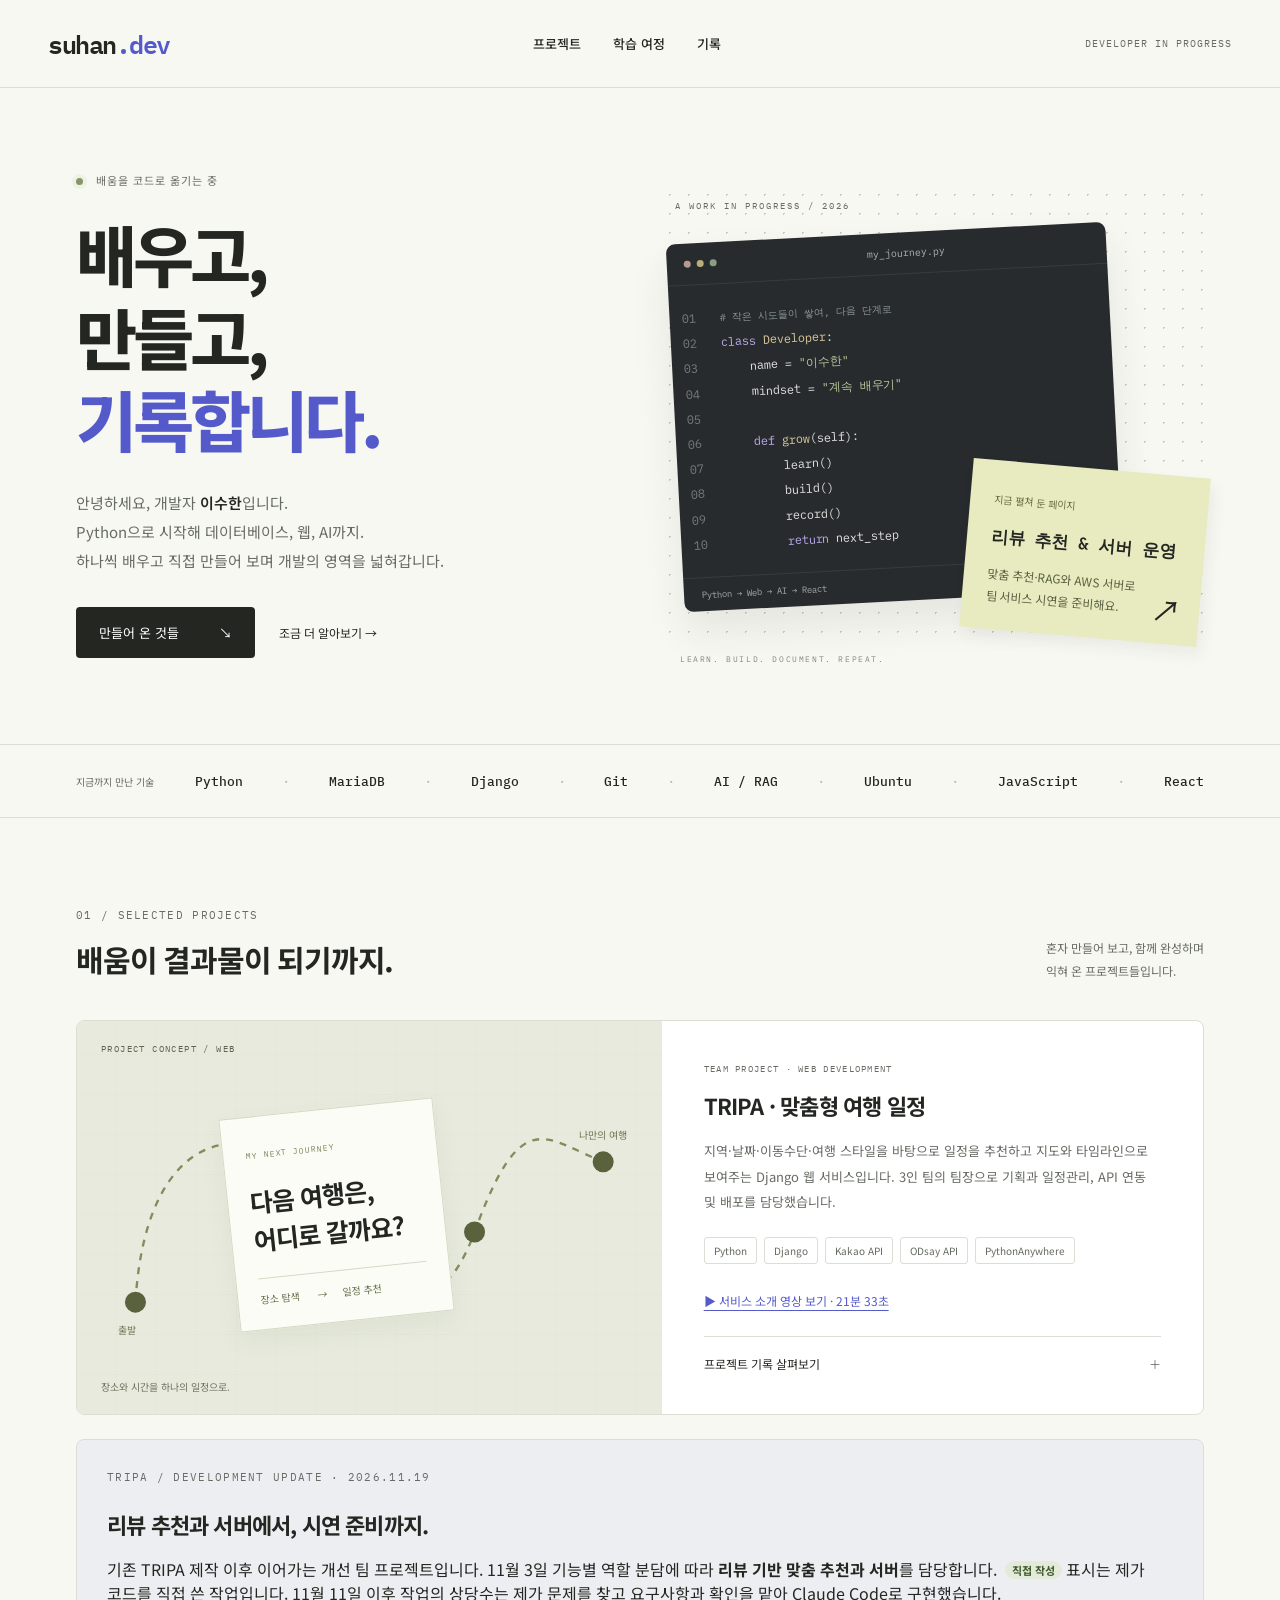
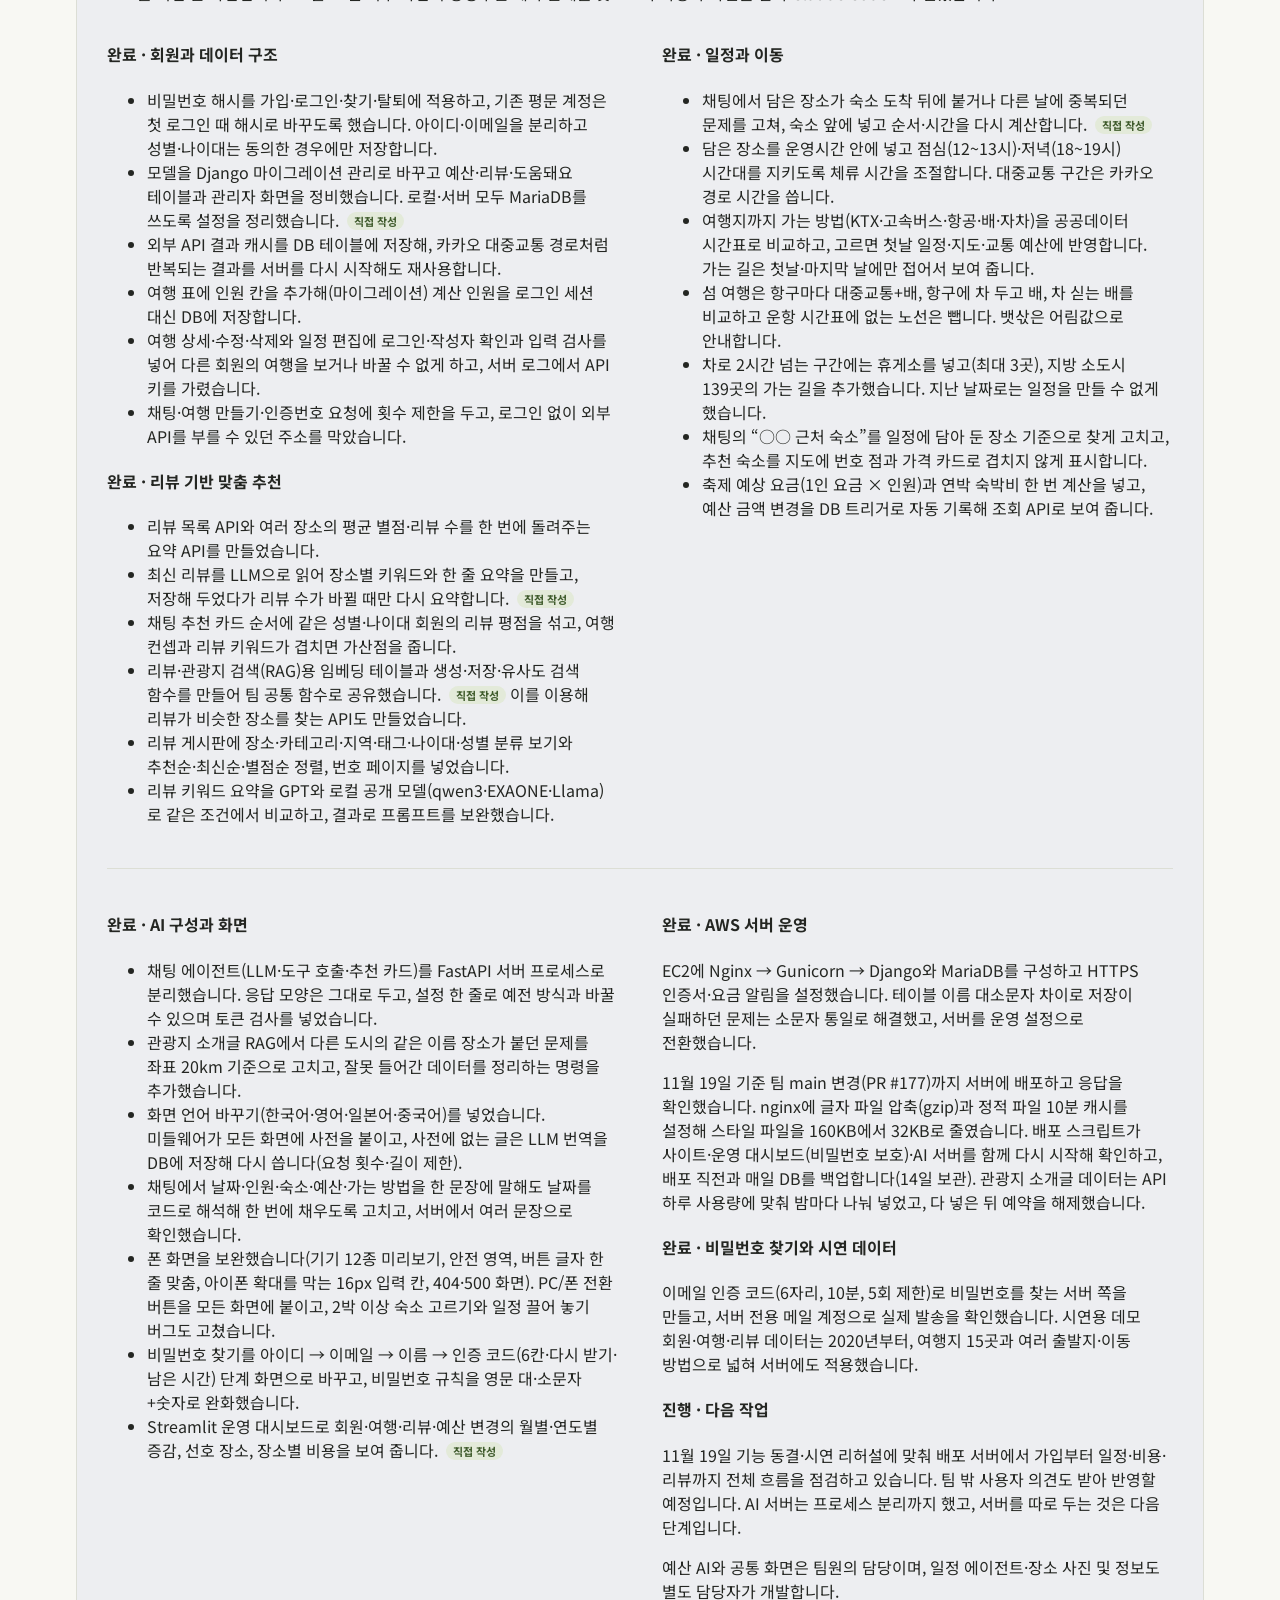
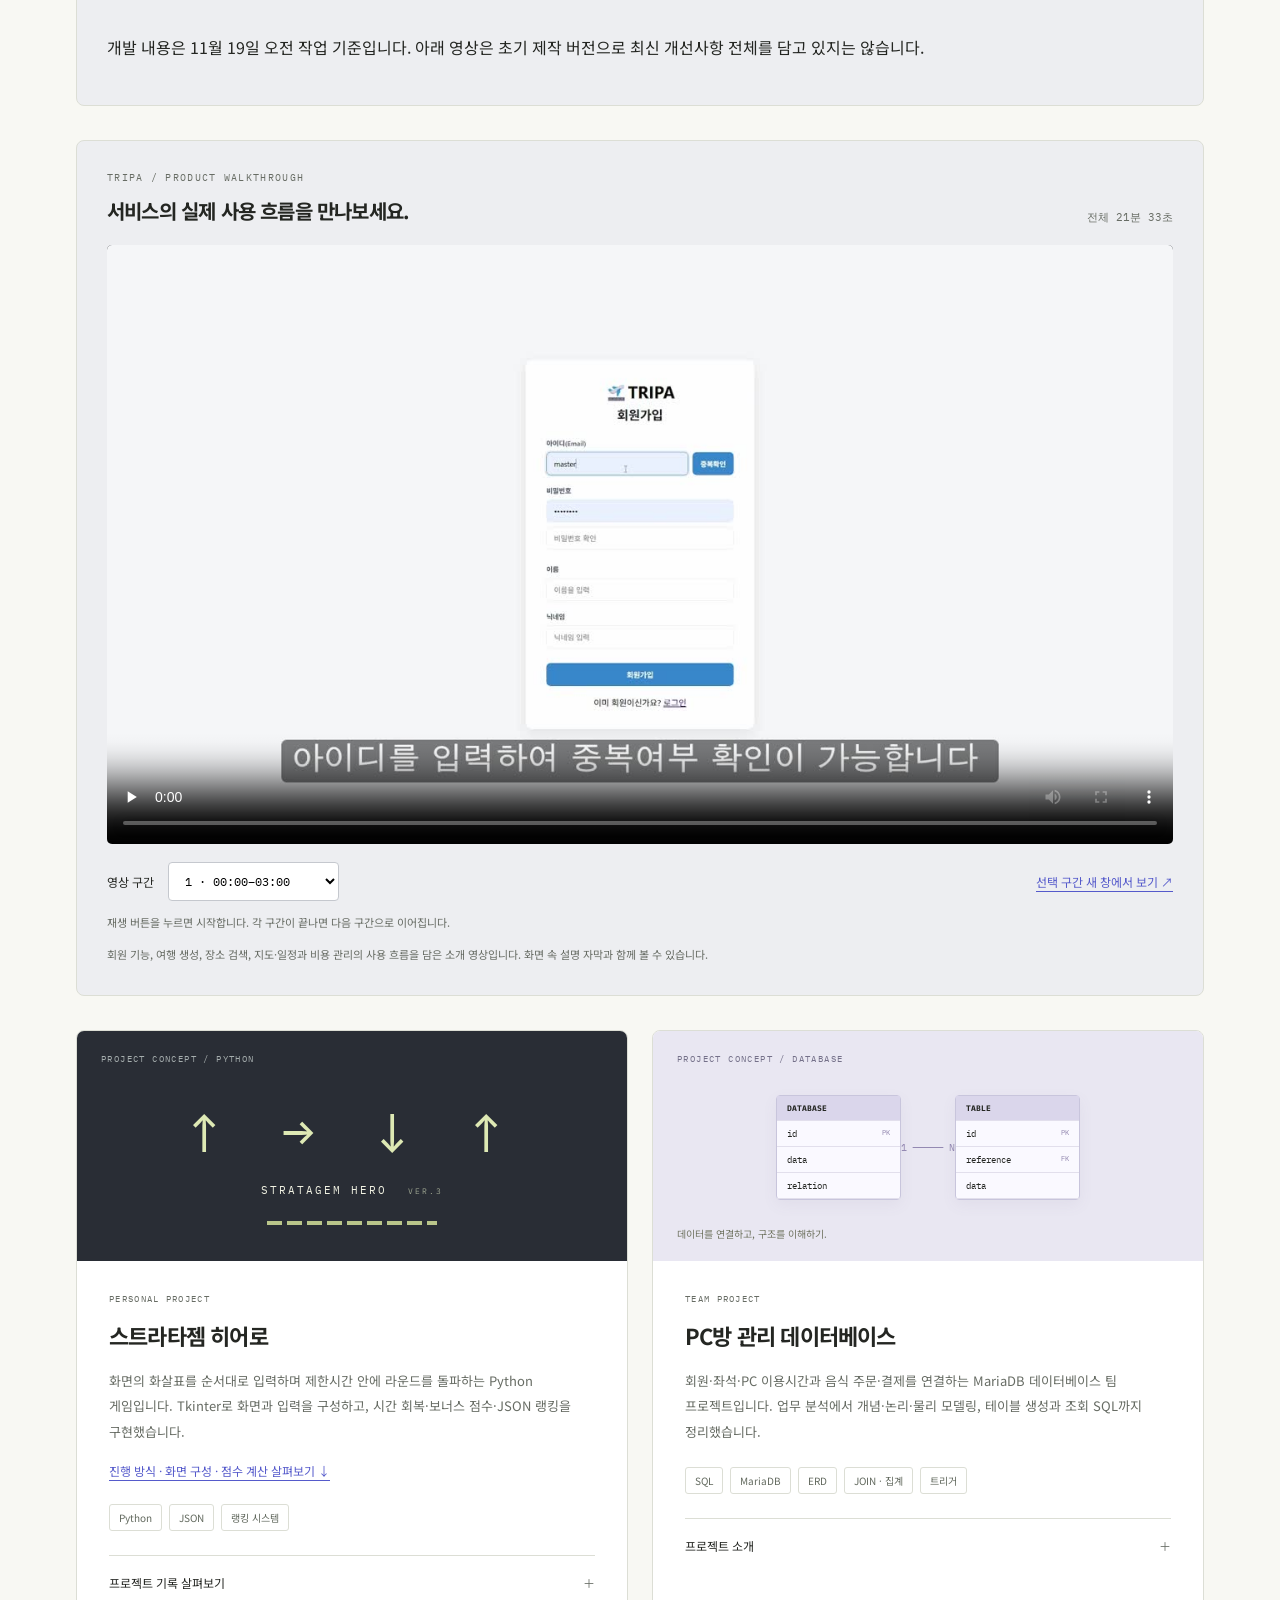
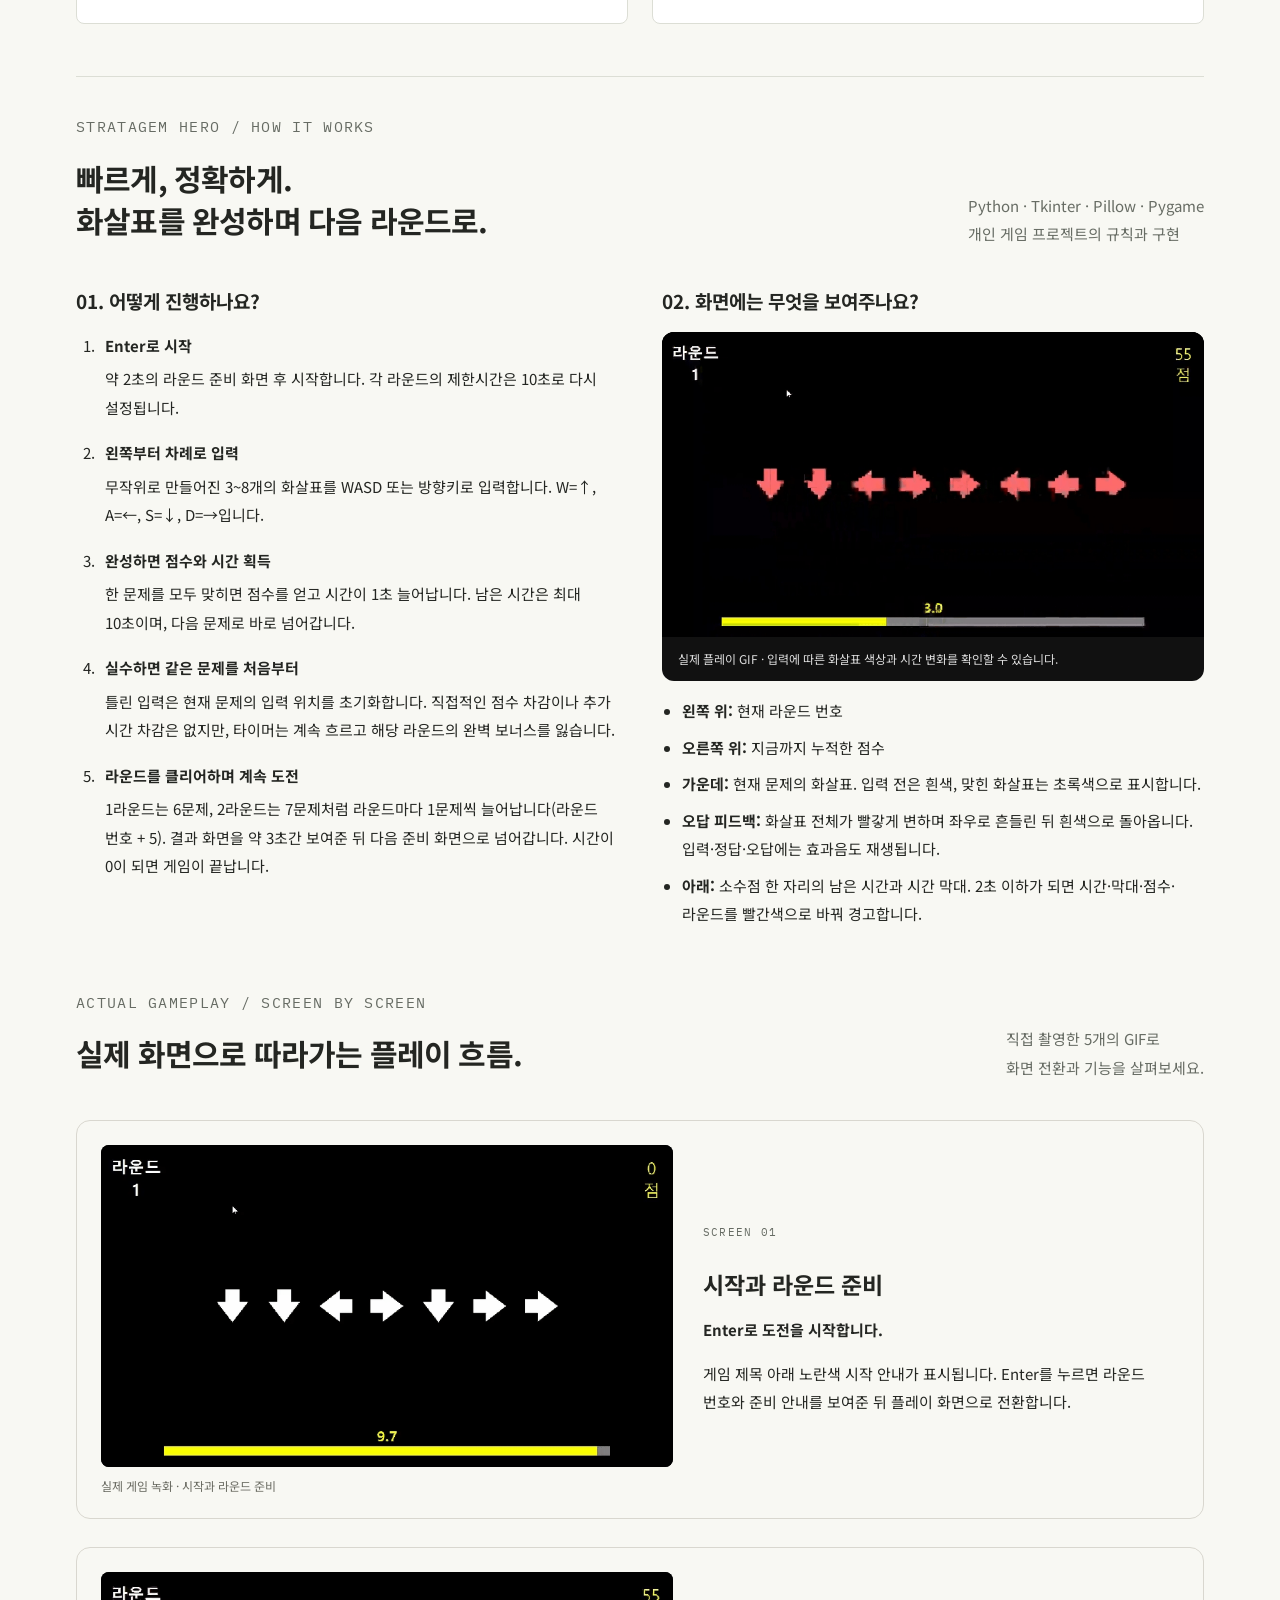
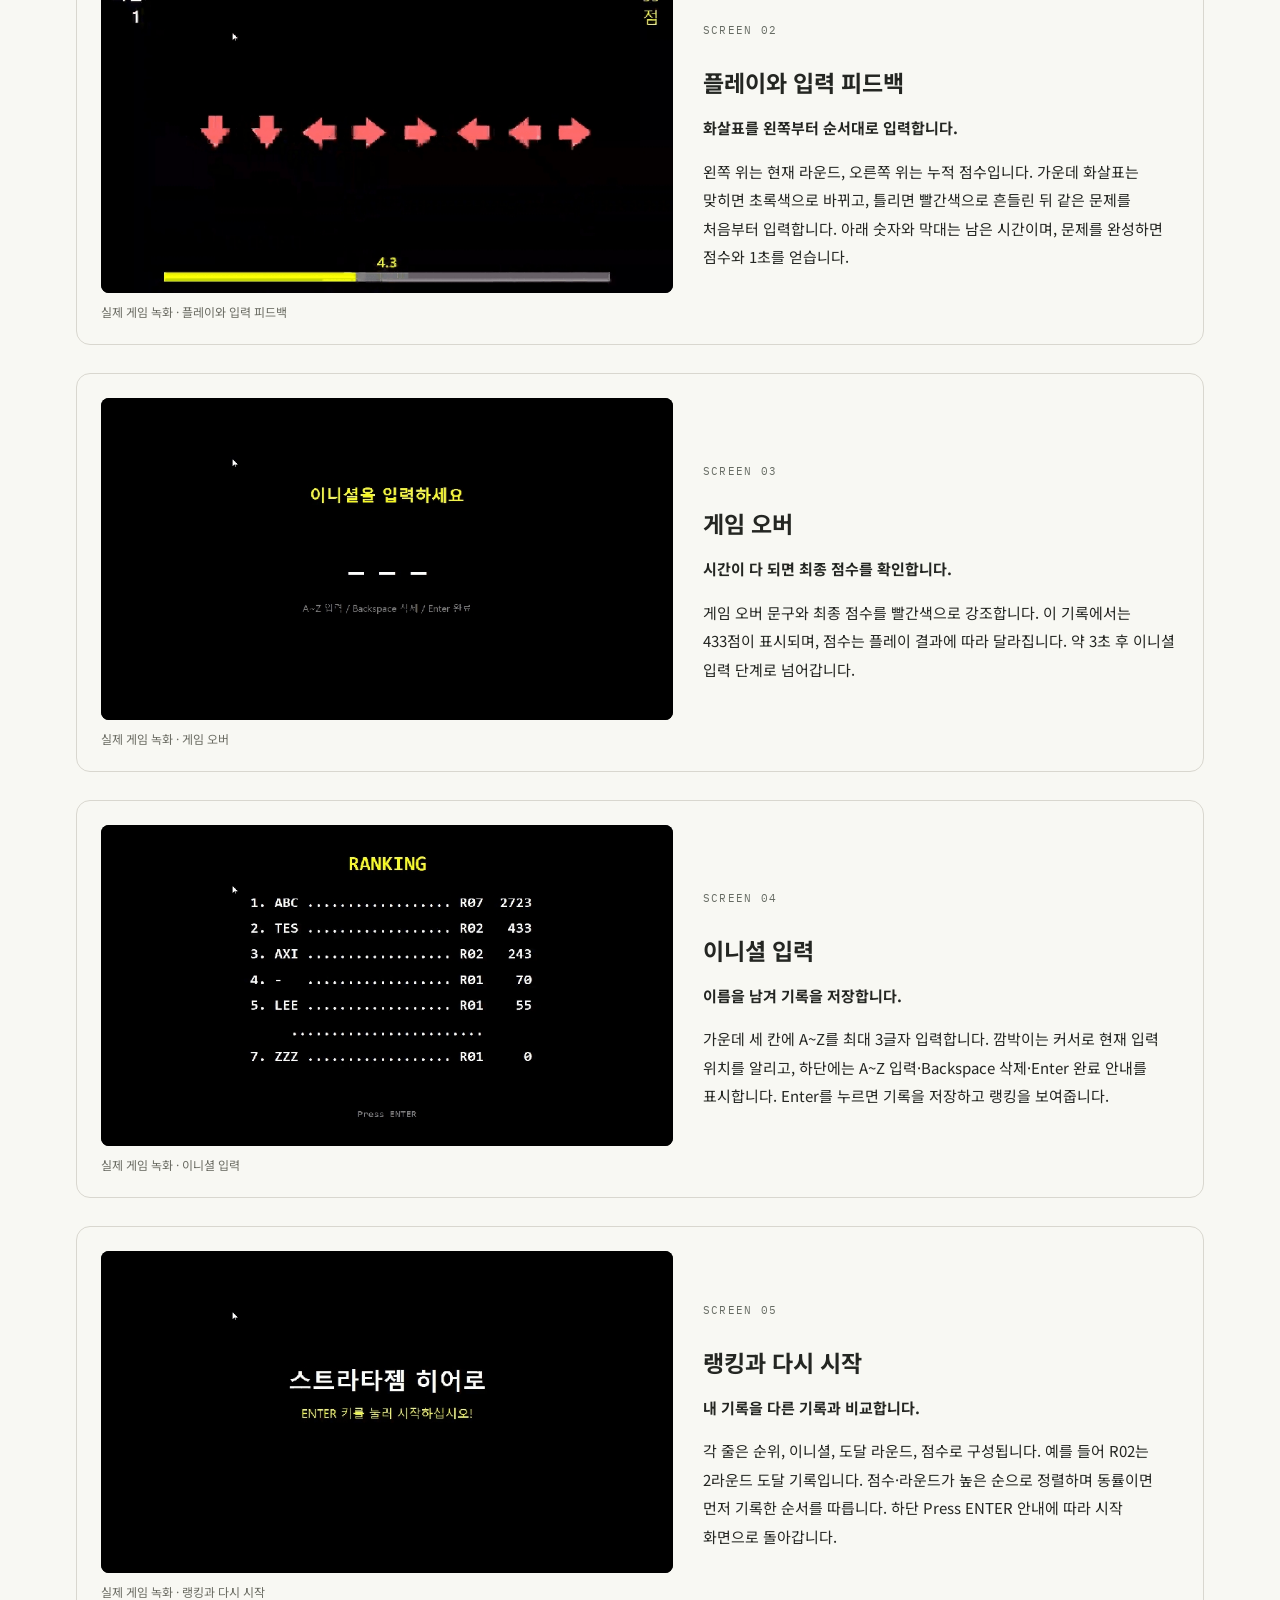
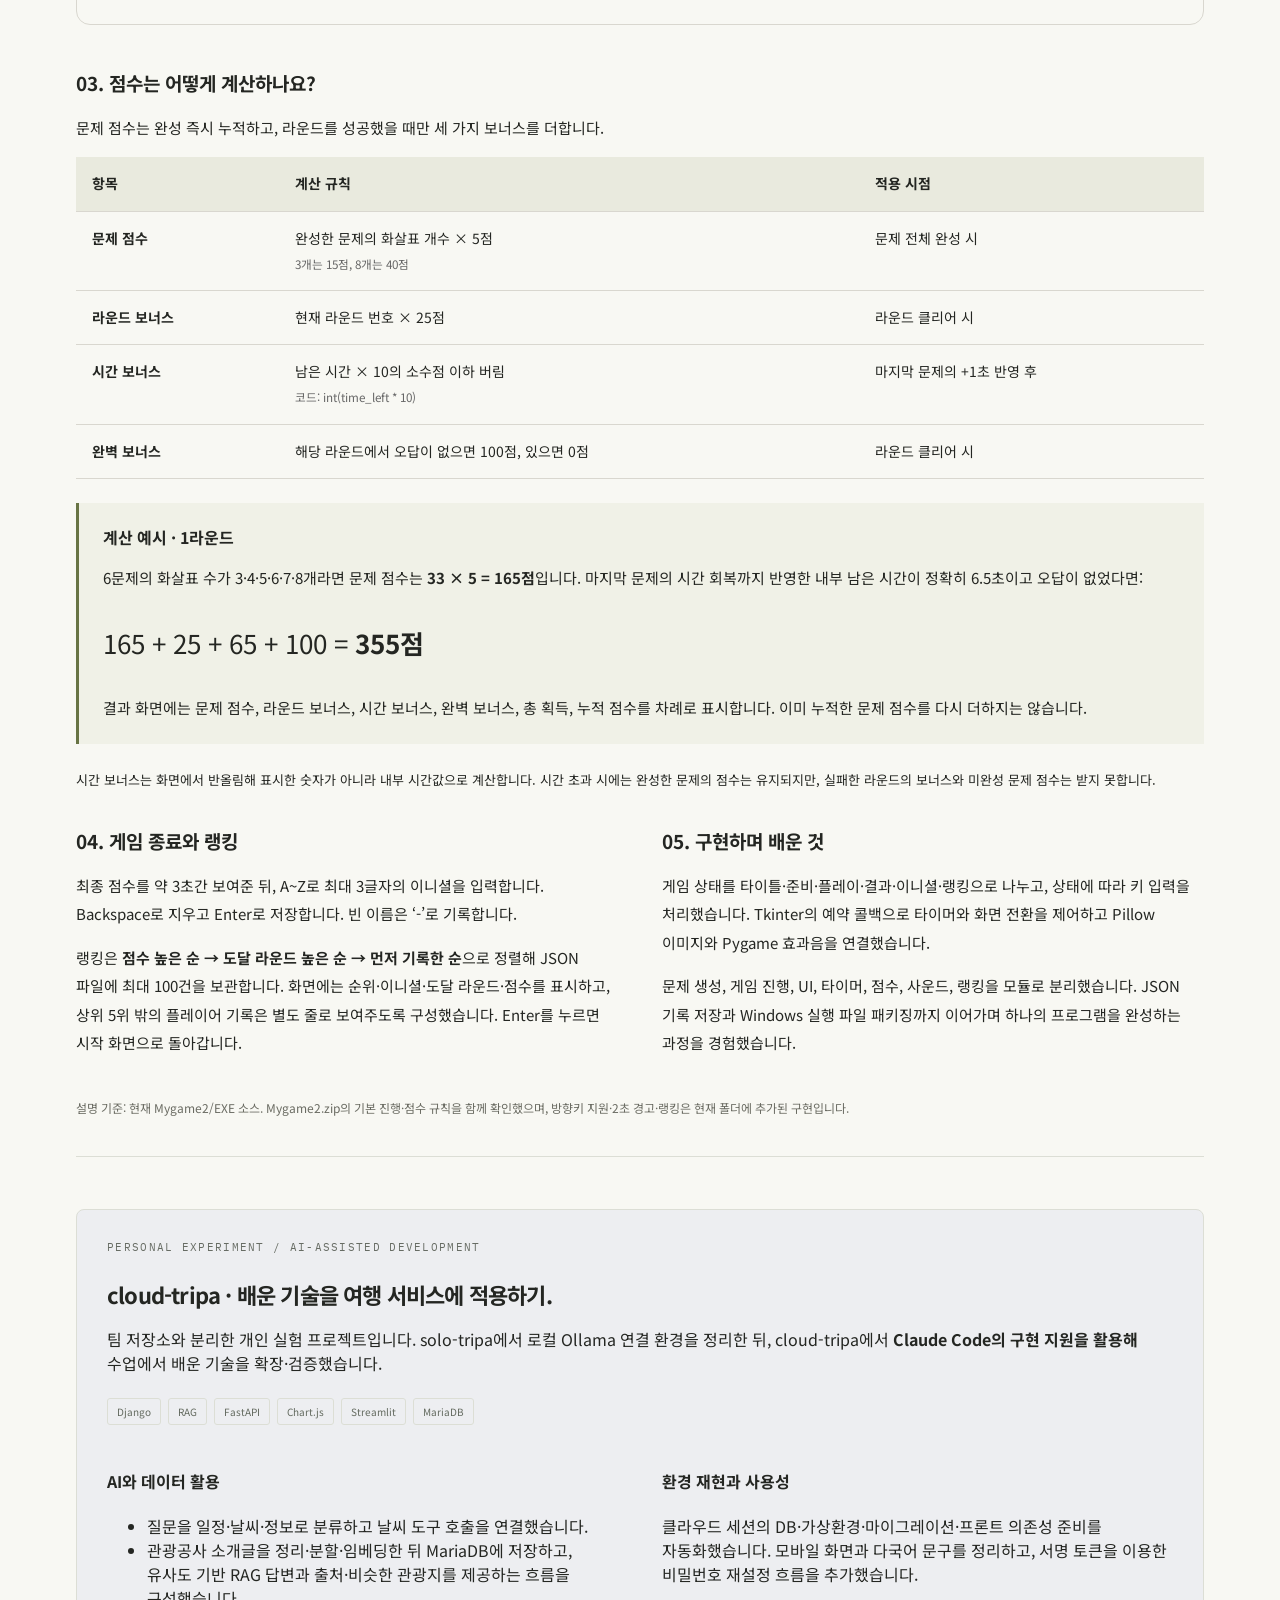
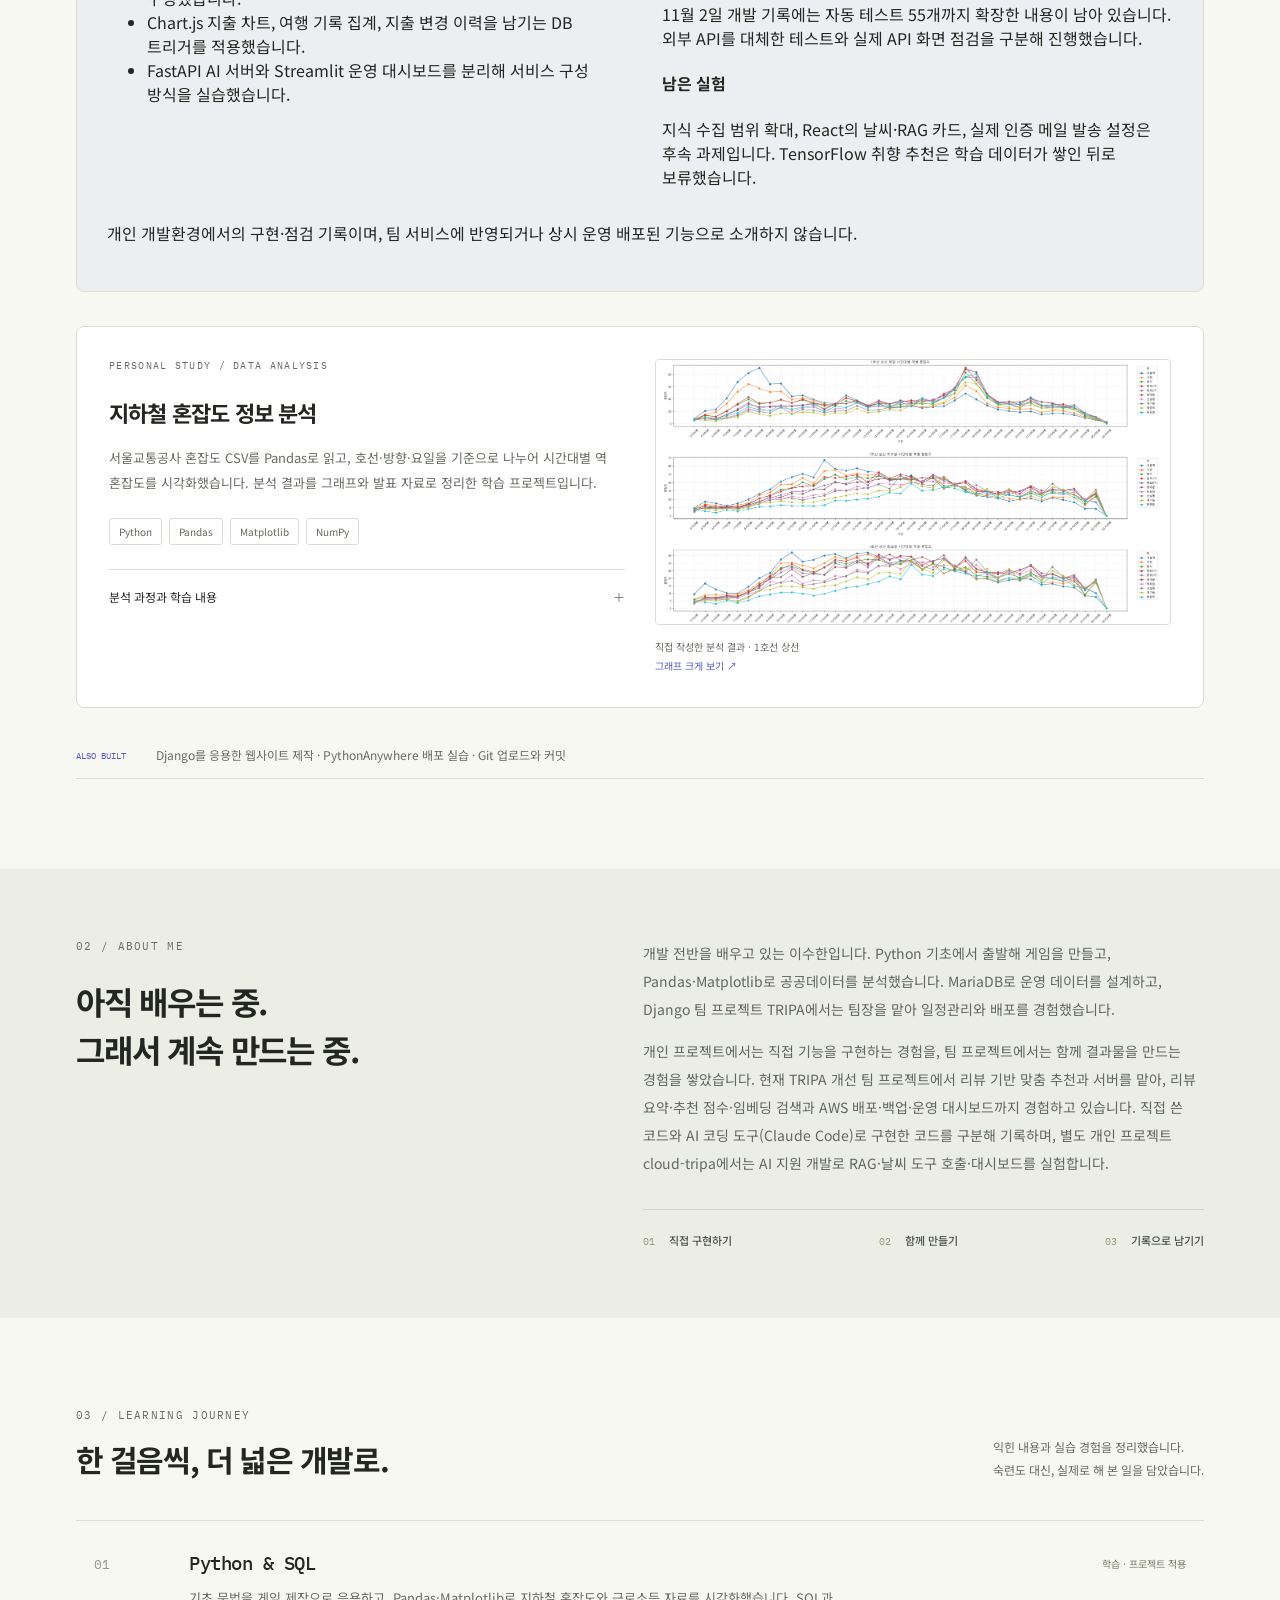
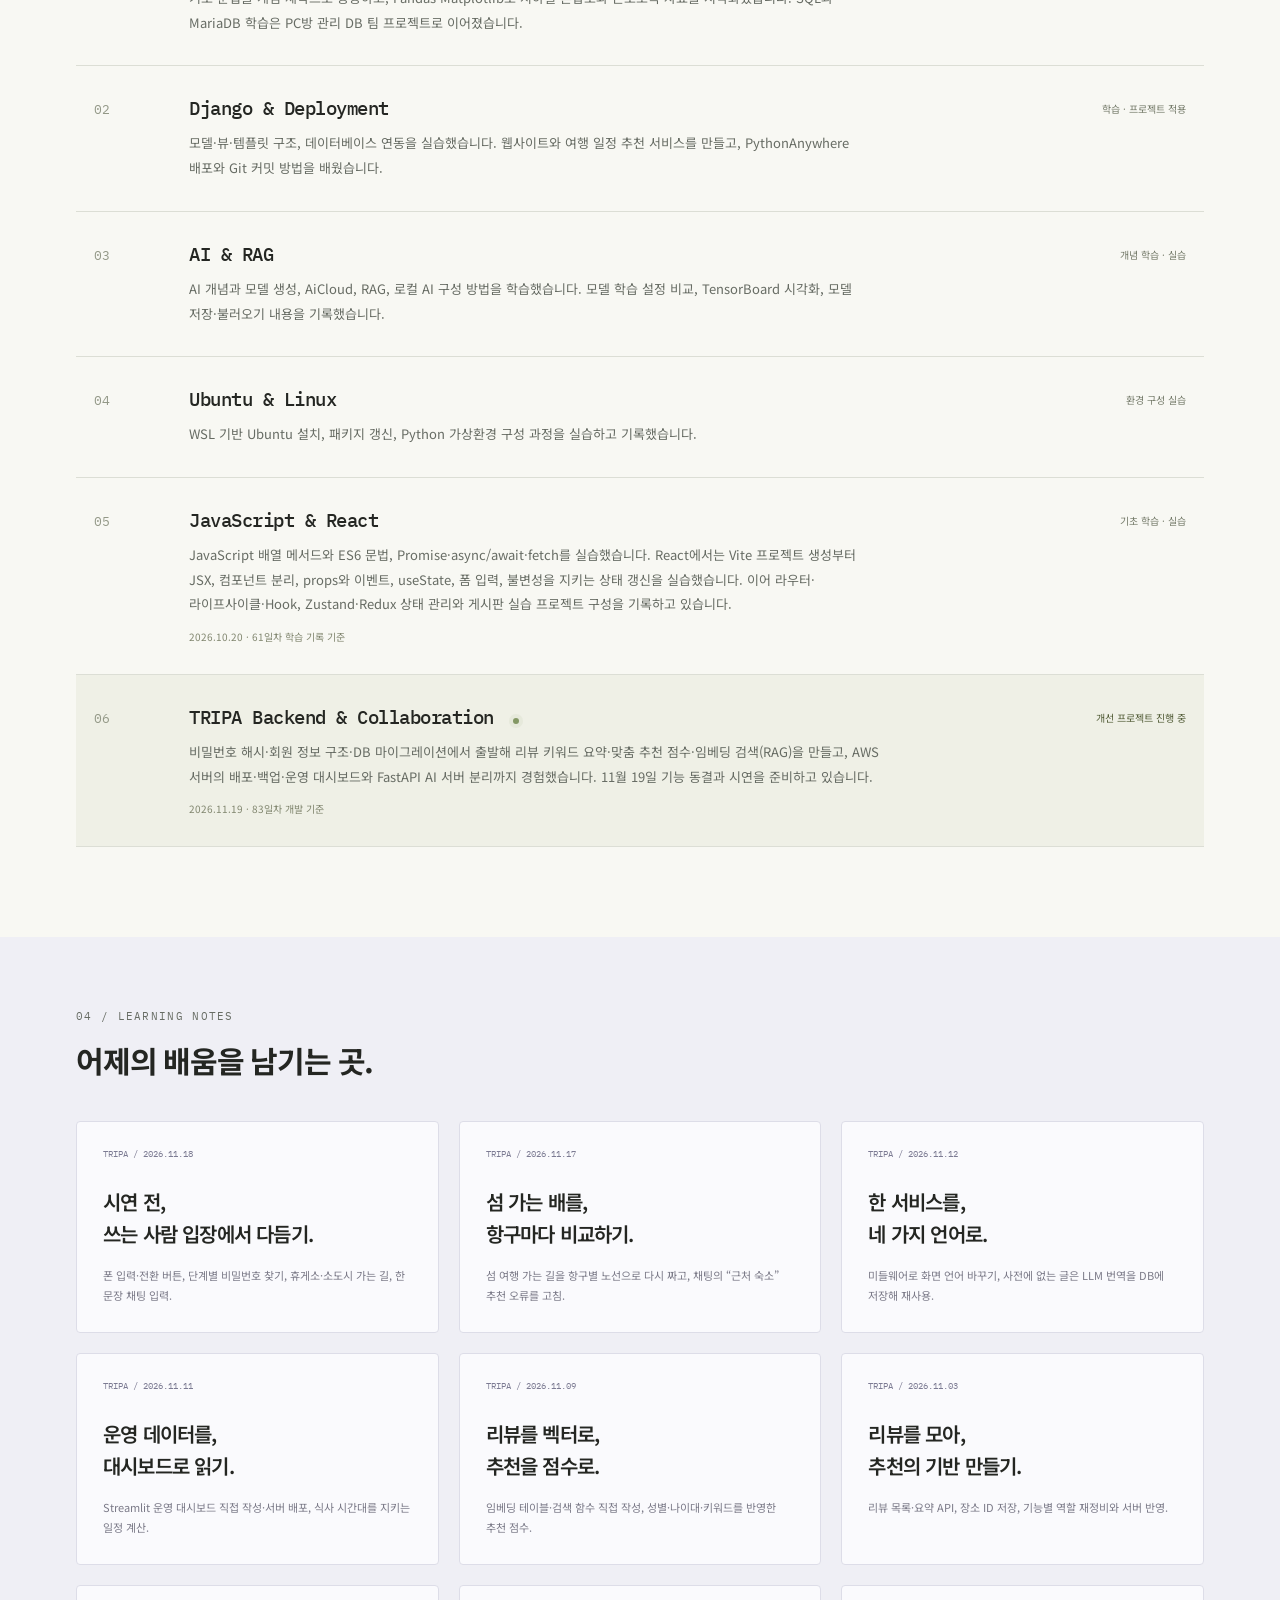
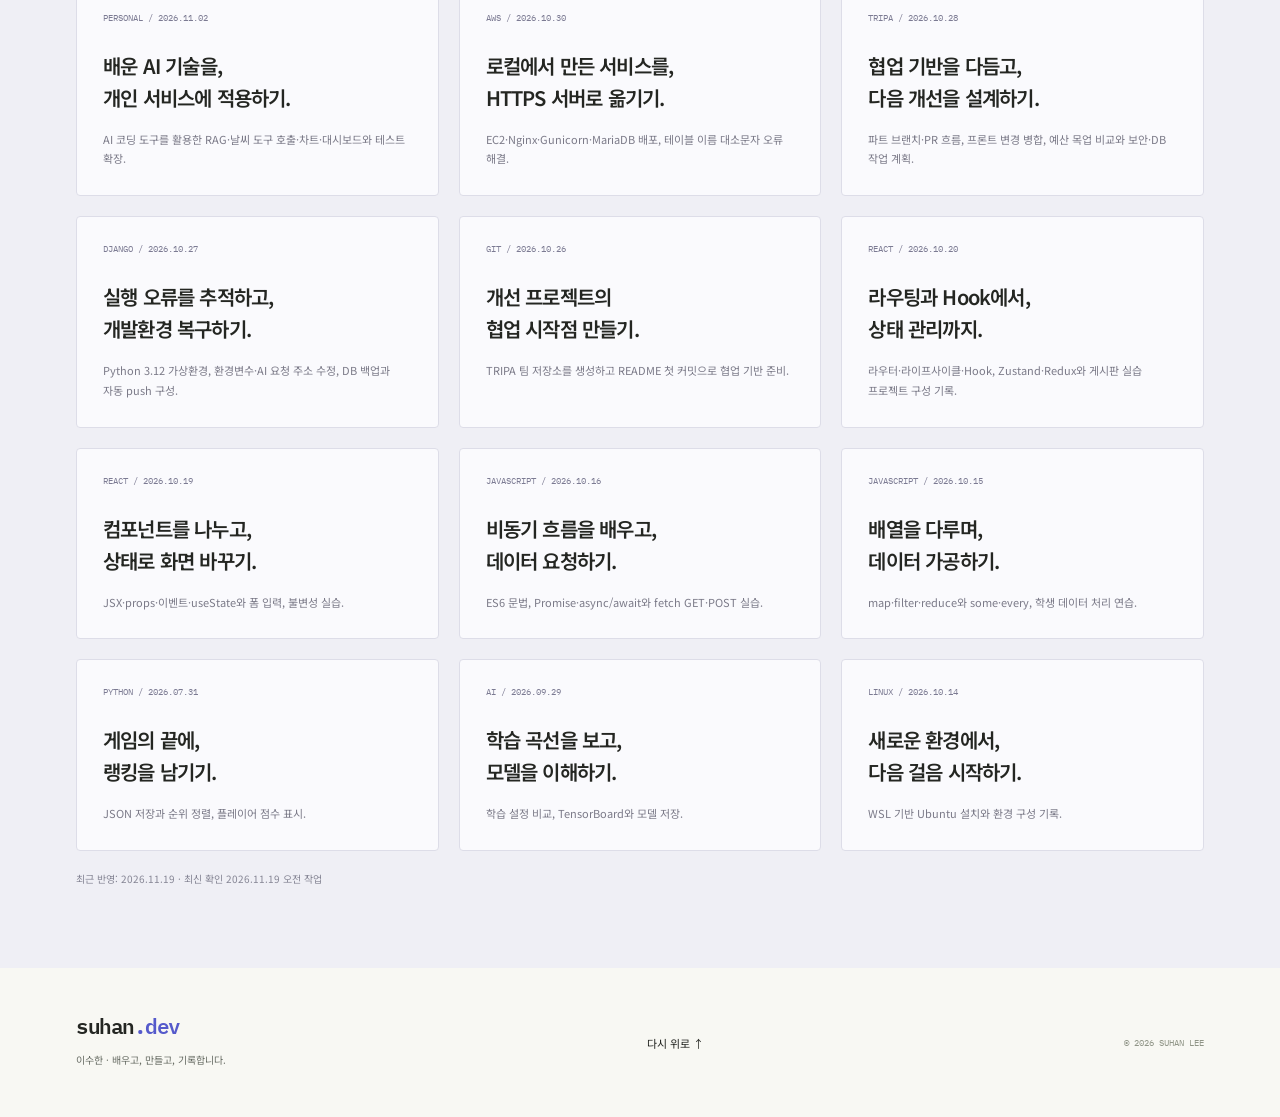
==== commit 7358a474: "포트폴리오 사본: 2026.11.19 TRIPA 개선 현황 반영 Co-Authored-By: Claude Opus 5.5 <noreply@anthropic.com>" ====
--- a/index.html
+++ b/index.html
@@ -10,7 +10,7 @@
 <div class="skill-strip"><div class="wrap"><span>지금까지 만난 기술</span><strong>Python</strong><b>·</b><strong>MariaDB</strong><b>·</b><strong>Django</strong><b>·</b><strong>Git</strong><b>·</b><strong>AI / RAG</strong><b>·</b><strong>Ubuntu</strong><b>·</b><strong>JavaScript</strong><b>·</b><strong>React</strong></div></div>
 <section id="projects" class="wrap section"><div class="section-heading"><div><p class="eyebrow">01 / SELECTED PROJECTS</p><h2>배움이 결과물이 되기까지.</h2></div><p>혼자 만들어 보고, 함께 완성하며<br>익혀 온 프로젝트들입니다.</p></div>
 <article class="featured"><div class="project-visual travel" aria-label="여행 일정 프로젝트를 표현한 개념 그래픽"><span class="visual-label">PROJECT CONCEPT / WEB</span><div class="route"><span class="route-start">출발</span><svg viewBox="0 0 500 250" fill="none" aria-hidden="true"><path d="M50 190 C60 20 170 35 200 100 S300 240 340 130 S400 50 450 70" stroke="#858c5b" stroke-width="2" stroke-dasharray="6 6"/><circle cx="50" cy="190" r="9" fill="#59623d"/><circle cx="200" cy="100" r="9" fill="#59623d"/><circle cx="340" cy="130" r="9" fill="#59623d"/><circle cx="450" cy="70" r="9" fill="#59623d"/></svg><div class="route-card"><span>MY NEXT JOURNEY</span><strong>다음 여행은,<br>어디로 갈까요?</strong><div>장소 탐색 <i>→</i> 일정 추천</div></div><span class="route-end">나만의 여행</span></div><span class="visual-footer">장소와 시간을 하나의 일정으로.</span></div><div class="project-copy"><p class="eyebrow">TEAM PROJECT · WEB DEVELOPMENT</p><h3>TRIPA · 맞춤형 여행 일정</h3><p>지역·날짜·이동수단·여행 스타일을 바탕으로 일정을 추천하고 지도와 타임라인으로 보여주는 Django 웹 서비스입니다. 3인 팀의 팀장으로 기획과 일정관리, API 연동 및 배포를 담당했습니다.</p><div class="tags"><span>Python</span><span>Django</span><span>Kakao API</span><span>ODsay API</span><span>PythonAnywhere</span></div><a class="project-video-link" href="#tripa-video">▶ 서비스 소개 영상 보기 · 21분 33초</a><details><summary>프로젝트 기록 살펴보기 <span>＋</span></summary><div class="detail"><h4>서비스가 해결하는 문제</h4><p>여행 장소를 찾고 동선을 계산하는 번거로움을 줄이기 위해, 장소 검색부터 날짜별 일정·지도·비용 관리까지 연결했습니다. 사용자는 추천 일정을 확인한 뒤 장소와 시간을 조정할 수 있습니다.</p><h4>내가 맡은 일</h4><ul><li>팀장으로 요구사항을 정리하고 서비스의 전체 방향과 스케줄 서비스 구조 구상</li><li>일정관리, Kakao·ODsay API 연동 및 관리자 설정</li><li>PythonAnywhere 배포·수정, .env와 .gitignore 설정</li></ul><h4>일정 추천과 성능 개선</h4><p>출발지·숙소·체류시간·식사시간을 고려해 방문 순서를 구성했습니다. 후보 평가에는 거리 기반 예상 이동시간을 사용하고, 최종 구간의 상세 경로만 조회하도록 설계해 반복 API 호출과 응답 지연을 줄였습니다.</p><p class="small">발표 자료의 역할 분담표와 개발 기록을 바탕으로 정리했습니다. DB 변경 공유, Git 협업, 공통 설정 수정은 팀원들과 함께 진행했습니다.</p></div></details></div></article>
-<section class="video-section" id="tripa-update" aria-labelledby="tripa-update-title"><p class="eyebrow">TRIPA / DEVELOPMENT UPDATE · 2026.11.18</p><h3 id="tripa-update-title">리뷰 추천과 서버에서, 시연 준비까지.</h3><p>기존 TRIPA 제작 이후 이어가는 개선 팀 프로젝트입니다. 11월 3일 기능별 역할 분담에 따라 <strong>리뷰 기반 맞춤 추천과 서버</strong>를 담당합니다. <span class="own">직접 작성</span> 표시는 제가 코드를 직접 쓴 작업입니다. 11월 11일 이후 작업의 상당수는 제가 문제를 찾고 요구사항과 확인을 맡아 Claude Code로 구현했습니다.</p><div class="game-guide-grid"><div><h4>완료 · 회원과 데이터 구조</h4><ul><li>비밀번호 해시를 가입·로그인·찾기·탈퇴에 적용하고, 기존 평문 계정은 첫 로그인 때 해시로 바꾸도록 했습니다. 아이디·이메일을 분리하고 성별·나이대는 동의한 경우에만 저장합니다.</li><li>모델을 Django 마이그레이션 관리로 바꾸고 예산·리뷰·도움돼요 테이블과 관리자 화면을 정비했습니다. 로컬·서버 모두 MariaDB를 쓰도록 설정을 정리했습니다. <span class="own">직접 작성</span></li><li>외부 API 결과 캐시를 DB 테이블에 저장해, 카카오 대중교통 경로처럼 반복되는 결과를 서버를 다시 시작해도 재사용합니다.</li><li>여행 표에 인원 칸을 추가해(마이그레이션) 계산 인원을 로그인 세션 대신 DB에 저장합니다.</li><li>여행·일정 삭제와 여행 수정에 로그인·작성자 확인을 넣어 다른 회원의 여행을 바꿀 수 없게 하고, 서버 로그에서 API 키를 가렸습니다.</li></ul><h4>완료 · 리뷰 기반 맞춤 추천</h4><ul><li>리뷰 목록 API와 여러 장소의 평균 별점·리뷰 수를 한 번에 돌려주는 요약 API를 만들었습니다.</li><li>최신 리뷰를 LLM으로 읽어 장소별 키워드와 한 줄 요약을 만들고, 저장해 두었다가 리뷰 수가 바뀔 때만 다시 요약합니다. <span class="own">직접 작성</span></li><li>채팅 추천 카드 순서에 같은 성별·나이대 회원의 리뷰 평점을 섞고, 여행 컨셉과 리뷰 키워드가 겹치면 가산점을 줍니다.</li><li>리뷰·관광지 검색(RAG)용 임베딩 테이블과 생성·저장·유사도 검색 함수를 만들어 팀 공통 함수로 공유했습니다. <span class="own">직접 작성</span> 이를 이용해 리뷰가 비슷한 장소를 찾는 API도 만들었습니다.</li><li>리뷰 게시판에 장소·카테고리·지역·태그·나이대·성별 분류 보기와 추천순·최신순·별점순 정렬, 번호 페이지를 넣었습니다.</li><li>리뷰 키워드 요약을 GPT와 로컬 공개 모델(qwen3·EXAONE·Llama)로 같은 조건에서 비교하고, 결과로 프롬프트를 보완했습니다.</li></ul></div><div><h4>완료 · 일정과 이동</h4><ul><li>채팅에서 담은 장소가 숙소 도착 뒤에 붙거나 다른 날에 중복되던 문제를 고쳐, 숙소 앞에 넣고 순서·시간을 다시 계산합니다. <span class="own">직접 작성</span></li><li>담은 장소를 운영시간 안에 넣고 점심(12~13시)·저녁(18~19시) 시간대를 지키도록 체류 시간을 조절합니다. 대중교통 구간은 카카오 경로 시간을 씁니다.</li><li>여행지까지 가는 방법(KTX·고속버스·항공·배·자차)을 공공데이터 시간표로 비교하고, 고르면 첫날 일정·지도·교통 예산에 반영합니다. 가는 길은 첫날·마지막 날에만 접어서 보여 줍니다.</li><li>섬 여행은 항구마다 대중교통+배, 항구에 차 두고 배, 차 싣는 배를 비교하고 운항 시간표에 없는 노선은 뺍니다. 뱃삯은 어림값으로 안내합니다.</li><li>차로 2시간 넘는 구간에는 휴게소를 넣고(최대 3곳), 지방 소도시 139곳의 가는 길을 추가했습니다. 지난 날짜로는 일정을 만들 수 없게 했습니다.</li><li>채팅의 “○○ 근처 숙소”를 일정에 담아 둔 장소 기준으로 찾게 고치고, 추천 숙소를 지도에 번호 점과 가격 카드로 겹치지 않게 표시합니다.</li><li>축제 예상 요금(1인 요금 × 인원)과 연박 숙박비 한 번 계산을 넣고, 예산 금액 변경을 DB 트리거로 자동 기록해 조회 API로 보여 줍니다.</li></ul></div></div><div class="game-guide-grid"><div><h4>완료 · AI 구성과 화면</h4><ul><li>채팅 에이전트(LLM·도구 호출·추천 카드)를 FastAPI 서버 프로세스로 분리했습니다. 응답 모양은 그대로 두고, 설정 한 줄로 예전 방식과 바꿀 수 있으며 토큰 검사를 넣었습니다.</li><li>관광지 소개글 RAG에서 다른 도시의 같은 이름 장소가 붙던 문제를 좌표 20km 기준으로 고치고, 잘못 들어간 데이터를 정리하는 명령을 추가했습니다.</li><li>화면 언어 바꾸기(한국어·영어·일본어·중국어)를 넣었습니다. 미들웨어가 모든 화면에 사전을 붙이고, 사전에 없는 글은 LLM 번역을 DB에 저장해 다시 씁니다(요청 횟수·길이 제한).</li><li>채팅에서 날짜·인원·숙소·예산·가는 방법을 한 문장에 말해도 날짜를 코드로 해석해 한 번에 채우도록 고치고, 서버에서 여러 문장으로 확인했습니다.</li><li>폰 화면을 보완했습니다(기기 12종 미리보기, 안전 영역, 버튼 글자 한 줄 맞춤, 아이폰 확대를 막는 16px 입력 칸, 404·500 화면). PC/폰 전환 버튼을 모든 화면에 붙이고, 2박 이상 숙소 고르기와 일정 끌어 놓기 버그도 고쳤습니다.</li><li>비밀번호 찾기를 아이디 → 이메일 → 이름 → 인증 코드(6칸·다시 받기·남은 시간) 단계 화면으로 바꾸고, 비밀번호 규칙을 영문 대·소문자+숫자로 완화했습니다.</li><li>Streamlit 운영 대시보드로 회원·여행·리뷰·예산 변경의 월별·연도별 증감, 선호 장소, 장소별 비용을 보여 줍니다. <span class="own">직접 작성</span></li></ul></div><div><h4>완료 · AWS 서버 운영</h4><p>EC2에 Nginx → Gunicorn → Django와 MariaDB를 구성하고 HTTPS 인증서·요금 알림을 설정했습니다. 테이블 이름 대소문자 차이로 저장이 실패하던 문제는 소문자 통일로 해결했고, 서버를 운영 설정으로 전환했습니다.</p><p>11월 18일 기준 팀 main 변경(PR #173)까지 서버에 배포하고 응답을 확인했습니다. nginx에 글자 파일 압축(gzip)과 정적 파일 10분 캐시를 설정해 스타일 파일을 160KB에서 32KB로 줄였습니다. 배포 스크립트가 사이트·운영 대시보드(비밀번호 보호)·AI 서버를 함께 다시 시작해 확인하고, 배포 직전과 매일 DB를 백업합니다(14일 보관). 관광지 소개글 데이터는 API 하루 사용량에 맞춰 밤마다 나눠 넣었고, 다 넣은 뒤 예약을 해제했습니다.</p><h4>완료 · 비밀번호 찾기와 시연 데이터</h4><p>이메일 인증 코드(6자리, 10분, 5회 제한)로 비밀번호를 찾는 서버 쪽을 만들고, 서버 전용 메일 계정으로 실제 발송을 확인했습니다. 시연용 데모 회원·여행·리뷰 데이터는 2020년부터, 여행지 15곳과 여러 출발지·이동 방법으로 넓혀 서버에도 적용했습니다.</p><h4>진행 · 다음 작업</h4><p>내일(11월 19일) 기능 동결·시연 리허설을 앞두고 배포 서버에서 가입부터 일정·비용·리뷰까지 전체 흐름을 점검하고 있습니다. 팀 밖 사용자 의견도 받아 반영할 예정입니다. AI 서버는 프로세스 분리까지 했고, 서버를 따로 두는 것은 다음 단계입니다.</p><p class="small">예산 AI와 공통 화면은 팀원의 담당이며, 일정 에이전트·장소 사진 및 정보도 별도 담당자가 개발합니다.</p></div></div><p class="small">개발 내용은 11월 18일 작업 기준입니다. 아래 영상은 초기 제작 버전으로 최신 개선사항 전체를 담고 있지는 않습니다.</p></section><section class="video-section" id="tripa-video" aria-labelledby="video-heading"><div class="video-heading"><div><p class="eyebrow">TRIPA / PRODUCT WALKTHROUGH</p><h3 id="video-heading">서비스의 실제 사용 흐름을 만나보세요.</h3></div><span>전체 21분 33초</span></div><video id="tripa-player" controls playsinline preload="none" poster="media/tripa-poster.jpg" aria-label="Tripa 서비스 소개 영상"><source src="media/tripa-00.mp4" type="video/mp4">브라우저가 영상 재생을 지원하지 않습니다. 아래 구간 링크로 영상을 열어주세요.</video><div class="video-controls"><label for="video-part">영상 구간</label><select id="video-part" aria-describedby="video-status"><option value="0">1 · 00:00–03:00</option><option value="1">2 · 03:00–06:00</option><option value="2">3 · 06:00–09:00</option><option value="3">4 · 09:00–12:00</option><option value="4">5 · 12:00–15:00</option><option value="5">6 · 15:00–18:00</option><option value="6">7 · 18:00–21:00</option><option value="7">8 · 21:00–21:33</option></select><a id="video-direct" href="media/tripa-00.mp4" target="_blank" rel="noopener">선택 구간 새 창에서 보기 ↗</a></div><p id="video-status" role="status">재생 버튼을 누르면 시작합니다. 각 구간이 끝나면 다음 구간으로 이어집니다.</p><p class="video-description">회원 기능, 여행 생성, 장소 검색, 지도·일정과 비용 관리의 사용 흐름을 담은 소개 영상입니다. 화면 속 설명 자막과 함께 볼 수 있습니다.</p><noscript><p>구간 선택과 이어보기에는 JavaScript가 필요합니다.</p></noscript></section><div class="project-grid"><article class="project-card"><div class="project-visual game"><span class="visual-label">PROJECT CONCEPT / PYTHON</span><div class="arrows" aria-hidden="true">↑ → ↓ ↑</div><div class="game-caption">STRATAGEM HERO <span>VER.3</span></div><div class="pixel-line"></div></div><div class="card-copy"><p class="eyebrow">PERSONAL PROJECT</p><h3>스트라타젬 히어로</h3><p>화면의 화살표를 순서대로 입력하며 제한시간 안에 라운드를 돌파하는 Python 게임입니다. Tkinter로 화면과 입력을 구성하고, 시간 회복·보너스 점수·JSON 랭킹을 구현했습니다.</p><a class="project-video-link" href="#game-guide">진행 방식 · 화면 구성 · 점수 계산 살펴보기 ↓</a><div class="tags"><span>Python</span><span>JSON</span><span>랭킹 시스템</span></div><details><summary>프로젝트 기록 살펴보기 <span>＋</span></summary><div class="detail"><p>JSON 파일로 점수를 저장하고, 점수·라운드·달성 시간을 기준으로 순위를 정렬했습니다. 상위 5명과 플레이어의 순위를 표시하고, Enter 키로 시작·메인 화면 복귀 흐름을 구성했습니다.</p><p>ver.3 배포 자료는 Windows 실행 파일과 ranking.json으로 구성되어 있습니다. 게임 로직뿐 아니라 실행 파일 배포와 기록 파일 관리까지 경험했습니다.</p></div></details></div></article>
+<section class="video-section" id="tripa-update" aria-labelledby="tripa-update-title"><p class="eyebrow">TRIPA / DEVELOPMENT UPDATE · 2026.11.19</p><h3 id="tripa-update-title">리뷰 추천과 서버에서, 시연 준비까지.</h3><p>기존 TRIPA 제작 이후 이어가는 개선 팀 프로젝트입니다. 11월 3일 기능별 역할 분담에 따라 <strong>리뷰 기반 맞춤 추천과 서버</strong>를 담당합니다. <span class="own">직접 작성</span> 표시는 제가 코드를 직접 쓴 작업입니다. 11월 11일 이후 작업의 상당수는 제가 문제를 찾고 요구사항과 확인을 맡아 Claude Code로 구현했습니다.</p><div class="game-guide-grid"><div><h4>완료 · 회원과 데이터 구조</h4><ul><li>비밀번호 해시를 가입·로그인·찾기·탈퇴에 적용하고, 기존 평문 계정은 첫 로그인 때 해시로 바꾸도록 했습니다. 아이디·이메일을 분리하고 성별·나이대는 동의한 경우에만 저장합니다.</li><li>모델을 Django 마이그레이션 관리로 바꾸고 예산·리뷰·도움돼요 테이블과 관리자 화면을 정비했습니다. 로컬·서버 모두 MariaDB를 쓰도록 설정을 정리했습니다. <span class="own">직접 작성</span></li><li>외부 API 결과 캐시를 DB 테이블에 저장해, 카카오 대중교통 경로처럼 반복되는 결과를 서버를 다시 시작해도 재사용합니다.</li><li>여행 표에 인원 칸을 추가해(마이그레이션) 계산 인원을 로그인 세션 대신 DB에 저장합니다.</li><li>여행 상세·수정·삭제와 일정 편집에 로그인·작성자 확인과 입력 검사를 넣어 다른 회원의 여행을 보거나 바꿀 수 없게 하고, 서버 로그에서 API 키를 가렸습니다.</li><li>채팅·여행 만들기·인증번호 요청에 횟수 제한을 두고, 로그인 없이 외부 API를 부를 수 있던 주소를 막았습니다.</li></ul><h4>완료 · 리뷰 기반 맞춤 추천</h4><ul><li>리뷰 목록 API와 여러 장소의 평균 별점·리뷰 수를 한 번에 돌려주는 요약 API를 만들었습니다.</li><li>최신 리뷰를 LLM으로 읽어 장소별 키워드와 한 줄 요약을 만들고, 저장해 두었다가 리뷰 수가 바뀔 때만 다시 요약합니다. <span class="own">직접 작성</span></li><li>채팅 추천 카드 순서에 같은 성별·나이대 회원의 리뷰 평점을 섞고, 여행 컨셉과 리뷰 키워드가 겹치면 가산점을 줍니다.</li><li>리뷰·관광지 검색(RAG)용 임베딩 테이블과 생성·저장·유사도 검색 함수를 만들어 팀 공통 함수로 공유했습니다. <span class="own">직접 작성</span> 이를 이용해 리뷰가 비슷한 장소를 찾는 API도 만들었습니다.</li><li>리뷰 게시판에 장소·카테고리·지역·태그·나이대·성별 분류 보기와 추천순·최신순·별점순 정렬, 번호 페이지를 넣었습니다.</li><li>리뷰 키워드 요약을 GPT와 로컬 공개 모델(qwen3·EXAONE·Llama)로 같은 조건에서 비교하고, 결과로 프롬프트를 보완했습니다.</li></ul></div><div><h4>완료 · 일정과 이동</h4><ul><li>채팅에서 담은 장소가 숙소 도착 뒤에 붙거나 다른 날에 중복되던 문제를 고쳐, 숙소 앞에 넣고 순서·시간을 다시 계산합니다. <span class="own">직접 작성</span></li><li>담은 장소를 운영시간 안에 넣고 점심(12~13시)·저녁(18~19시) 시간대를 지키도록 체류 시간을 조절합니다. 대중교통 구간은 카카오 경로 시간을 씁니다.</li><li>여행지까지 가는 방법(KTX·고속버스·항공·배·자차)을 공공데이터 시간표로 비교하고, 고르면 첫날 일정·지도·교통 예산에 반영합니다. 가는 길은 첫날·마지막 날에만 접어서 보여 줍니다.</li><li>섬 여행은 항구마다 대중교통+배, 항구에 차 두고 배, 차 싣는 배를 비교하고 운항 시간표에 없는 노선은 뺍니다. 뱃삯은 어림값으로 안내합니다.</li><li>차로 2시간 넘는 구간에는 휴게소를 넣고(최대 3곳), 지방 소도시 139곳의 가는 길을 추가했습니다. 지난 날짜로는 일정을 만들 수 없게 했습니다.</li><li>채팅의 “○○ 근처 숙소”를 일정에 담아 둔 장소 기준으로 찾게 고치고, 추천 숙소를 지도에 번호 점과 가격 카드로 겹치지 않게 표시합니다.</li><li>축제 예상 요금(1인 요금 × 인원)과 연박 숙박비 한 번 계산을 넣고, 예산 금액 변경을 DB 트리거로 자동 기록해 조회 API로 보여 줍니다.</li></ul></div></div><div class="game-guide-grid"><div><h4>완료 · AI 구성과 화면</h4><ul><li>채팅 에이전트(LLM·도구 호출·추천 카드)를 FastAPI 서버 프로세스로 분리했습니다. 응답 모양은 그대로 두고, 설정 한 줄로 예전 방식과 바꿀 수 있으며 토큰 검사를 넣었습니다.</li><li>관광지 소개글 RAG에서 다른 도시의 같은 이름 장소가 붙던 문제를 좌표 20km 기준으로 고치고, 잘못 들어간 데이터를 정리하는 명령을 추가했습니다.</li><li>화면 언어 바꾸기(한국어·영어·일본어·중국어)를 넣었습니다. 미들웨어가 모든 화면에 사전을 붙이고, 사전에 없는 글은 LLM 번역을 DB에 저장해 다시 씁니다(요청 횟수·길이 제한).</li><li>채팅에서 날짜·인원·숙소·예산·가는 방법을 한 문장에 말해도 날짜를 코드로 해석해 한 번에 채우도록 고치고, 서버에서 여러 문장으로 확인했습니다.</li><li>폰 화면을 보완했습니다(기기 12종 미리보기, 안전 영역, 버튼 글자 한 줄 맞춤, 아이폰 확대를 막는 16px 입력 칸, 404·500 화면). PC/폰 전환 버튼을 모든 화면에 붙이고, 2박 이상 숙소 고르기와 일정 끌어 놓기 버그도 고쳤습니다.</li><li>비밀번호 찾기를 아이디 → 이메일 → 이름 → 인증 코드(6칸·다시 받기·남은 시간) 단계 화면으로 바꾸고, 비밀번호 규칙을 영문 대·소문자+숫자로 완화했습니다.</li><li>Streamlit 운영 대시보드로 회원·여행·리뷰·예산 변경의 월별·연도별 증감, 선호 장소, 장소별 비용을 보여 줍니다. <span class="own">직접 작성</span></li></ul></div><div><h4>완료 · AWS 서버 운영</h4><p>EC2에 Nginx → Gunicorn → Django와 MariaDB를 구성하고 HTTPS 인증서·요금 알림을 설정했습니다. 테이블 이름 대소문자 차이로 저장이 실패하던 문제는 소문자 통일로 해결했고, 서버를 운영 설정으로 전환했습니다.</p><p>11월 19일 기준 팀 main 변경(PR #177)까지 서버에 배포하고 응답을 확인했습니다. nginx에 글자 파일 압축(gzip)과 정적 파일 10분 캐시를 설정해 스타일 파일을 160KB에서 32KB로 줄였습니다. 배포 스크립트가 사이트·운영 대시보드(비밀번호 보호)·AI 서버를 함께 다시 시작해 확인하고, 배포 직전과 매일 DB를 백업합니다(14일 보관). 관광지 소개글 데이터는 API 하루 사용량에 맞춰 밤마다 나눠 넣었고, 다 넣은 뒤 예약을 해제했습니다.</p><h4>완료 · 비밀번호 찾기와 시연 데이터</h4><p>이메일 인증 코드(6자리, 10분, 5회 제한)로 비밀번호를 찾는 서버 쪽을 만들고, 서버 전용 메일 계정으로 실제 발송을 확인했습니다. 시연용 데모 회원·여행·리뷰 데이터는 2020년부터, 여행지 15곳과 여러 출발지·이동 방법으로 넓혀 서버에도 적용했습니다.</p><h4>진행 · 다음 작업</h4><p>11월 19일 기능 동결·시연 리허설에 맞춰 배포 서버에서 가입부터 일정·비용·리뷰까지 전체 흐름을 점검하고 있습니다. 팀 밖 사용자 의견도 받아 반영할 예정입니다. AI 서버는 프로세스 분리까지 했고, 서버를 따로 두는 것은 다음 단계입니다.</p><p class="small">예산 AI와 공통 화면은 팀원의 담당이며, 일정 에이전트·장소 사진 및 정보도 별도 담당자가 개발합니다.</p></div></div><p class="small">개발 내용은 11월 19일 오전 작업 기준입니다. 아래 영상은 초기 제작 버전으로 최신 개선사항 전체를 담고 있지는 않습니다.</p></section><section class="video-section" id="tripa-video" aria-labelledby="video-heading"><div class="video-heading"><div><p class="eyebrow">TRIPA / PRODUCT WALKTHROUGH</p><h3 id="video-heading">서비스의 실제 사용 흐름을 만나보세요.</h3></div><span>전체 21분 33초</span></div><video id="tripa-player" controls playsinline preload="none" poster="media/tripa-poster.jpg" aria-label="Tripa 서비스 소개 영상"><source src="media/tripa-00.mp4" type="video/mp4">브라우저가 영상 재생을 지원하지 않습니다. 아래 구간 링크로 영상을 열어주세요.</video><div class="video-controls"><label for="video-part">영상 구간</label><select id="video-part" aria-describedby="video-status"><option value="0">1 · 00:00–03:00</option><option value="1">2 · 03:00–06:00</option><option value="2">3 · 06:00–09:00</option><option value="3">4 · 09:00–12:00</option><option value="4">5 · 12:00–15:00</option><option value="5">6 · 15:00–18:00</option><option value="6">7 · 18:00–21:00</option><option value="7">8 · 21:00–21:33</option></select><a id="video-direct" href="media/tripa-00.mp4" target="_blank" rel="noopener">선택 구간 새 창에서 보기 ↗</a></div><p id="video-status" role="status">재생 버튼을 누르면 시작합니다. 각 구간이 끝나면 다음 구간으로 이어집니다.</p><p class="video-description">회원 기능, 여행 생성, 장소 검색, 지도·일정과 비용 관리의 사용 흐름을 담은 소개 영상입니다. 화면 속 설명 자막과 함께 볼 수 있습니다.</p><noscript><p>구간 선택과 이어보기에는 JavaScript가 필요합니다.</p></noscript></section><div class="project-grid"><article class="project-card"><div class="project-visual game"><span class="visual-label">PROJECT CONCEPT / PYTHON</span><div class="arrows" aria-hidden="true">↑ → ↓ ↑</div><div class="game-caption">STRATAGEM HERO <span>VER.3</span></div><div class="pixel-line"></div></div><div class="card-copy"><p class="eyebrow">PERSONAL PROJECT</p><h3>스트라타젬 히어로</h3><p>화면의 화살표를 순서대로 입력하며 제한시간 안에 라운드를 돌파하는 Python 게임입니다. Tkinter로 화면과 입력을 구성하고, 시간 회복·보너스 점수·JSON 랭킹을 구현했습니다.</p><a class="project-video-link" href="#game-guide">진행 방식 · 화면 구성 · 점수 계산 살펴보기 ↓</a><div class="tags"><span>Python</span><span>JSON</span><span>랭킹 시스템</span></div><details><summary>프로젝트 기록 살펴보기 <span>＋</span></summary><div class="detail"><p>JSON 파일로 점수를 저장하고, 점수·라운드·달성 시간을 기준으로 순위를 정렬했습니다. 상위 5명과 플레이어의 순위를 표시하고, Enter 키로 시작·메인 화면 복귀 흐름을 구성했습니다.</p><p>ver.3 배포 자료는 Windows 실행 파일과 ranking.json으로 구성되어 있습니다. 게임 로직뿐 아니라 실행 파일 배포와 기록 파일 관리까지 경험했습니다.</p></div></details></div></article>
 <article class="project-card"><div class="project-visual database"><span class="visual-label">PROJECT CONCEPT / DATABASE</span><div class="db-art" aria-hidden="true"><div class="db-table"><b>DATABASE</b><span>id <i>PK</i></span><span>data</span><span>relation</span></div><div class="db-connector">1 ───── N</div><div class="db-table"><b>TABLE</b><span>id <i>PK</i></span><span>reference <i>FK</i></span><span>data</span></div></div><span class="visual-footer">데이터를 연결하고, 구조를 이해하기.</span></div><div class="card-copy"><p class="eyebrow">TEAM PROJECT</p><h3>PC방 관리 데이터베이스</h3><p>회원·좌석·PC 이용시간과 음식 주문·결제를 연결하는 MariaDB 데이터베이스 팀 프로젝트입니다. 업무 분석에서 개념·논리·물리 모델링, 테이블 생성과 조회 SQL까지 정리했습니다.</p><div class="tags"><span>SQL</span><span>MariaDB</span><span>ERD</span><span>JOIN · 집계</span><span>트리거</span></div><details><summary>프로젝트 소개 <span>＋</span></summary><div class="detail"><h4>업무 흐름을 데이터로 설계</h4><p>회원가입 → 시간 충전 → 좌석 이용 → 상품 주문 → 결제 흐름을 분석했습니다. 회원, 좌석, PC, 이용내역, 주문, 상품, 주문상세, 충전, 결제의 9개 테이블을 기본키·외래키로 연결했습니다.</p><h4>SQL로 확인한 운영 정보</h4><p>다중 JOIN으로 회원의 이용·주문 내역을 연결하고, 시간 차이 계산, 빈 좌석 수, PC별 이용 횟수, 기간별 매출 등 운영 정보를 조회하는 SQL을 작성했습니다.</p><h4>모델링과 자동 처리 실습</h4><p>eXERD 모델링 파일과 테이블 생성·샘플 데이터 SQL을 함께 구성했습니다. 충전 내역 입력 시 잔여시간을 늘리고, 시작·종료 시간이 포함된 이용기록 입력 시 이용분을 차감하는 트리거도 작성했습니다.</p><p class="small">팀 산출물 기준으로 소개했습니다. 개인별 담당 범위는 자료에 명시되어 있지 않습니다.</p></div></details></div></article></div>
 
 <section class="game-guide" id="game-guide" aria-labelledby="game-guide-title">
@@ -22,7 +22,7 @@
 </section>
 <section class="video-section" id="cloud-tripa" aria-labelledby="cloud-tripa-title"><p class="eyebrow">PERSONAL EXPERIMENT / AI-ASSISTED DEVELOPMENT</p><h3 id="cloud-tripa-title">cloud-tripa · 배운 기술을 여행 서비스에 적용하기.</h3><p>팀 저장소와 분리한 개인 실험 프로젝트입니다. solo-tripa에서 로컬 Ollama 연결 환경을 정리한 뒤, cloud-tripa에서 <strong>Claude Code의 구현 지원을 활용해</strong> 수업에서 배운 기술을 확장·검증했습니다.</p><div class="tags"><span>Django</span><span>RAG</span><span>FastAPI</span><span>Chart.js</span><span>Streamlit</span><span>MariaDB</span></div><div class="game-guide-grid"><div><h4>AI와 데이터 활용</h4><ul><li>질문을 일정·날씨·정보로 분류하고 날씨 도구 호출을 연결했습니다.</li><li>관광공사 소개글을 정리·분할·임베딩한 뒤 MariaDB에 저장하고, 유사도 기반 RAG 답변과 출처·비슷한 관광지를 제공하는 흐름을 구성했습니다.</li><li>Chart.js 지출 차트, 여행 기록 집계, 지출 변경 이력을 남기는 DB 트리거를 적용했습니다.</li><li>FastAPI AI 서버와 Streamlit 운영 대시보드를 분리해 서비스 구성 방식을 실습했습니다.</li></ul></div><div><h4>환경 재현과 사용성</h4><p>클라우드 세션의 DB·가상환경·마이그레이션·프론트 의존성 준비를 자동화했습니다. 모바일 화면과 다국어 문구를 정리하고, 서명 토큰을 이용한 비밀번호 재설정 흐름을 추가했습니다.</p><p>11월 2일 개발 기록에는 자동 테스트 55개까지 확장한 내용이 남아 있습니다. 외부 API를 대체한 테스트와 실제 API 화면 점검을 구분해 진행했습니다.</p><h4>남은 실험</h4><p>지식 수집 범위 확대, React의 날씨·RAG 카드, 실제 인증 메일 발송 설정은 후속 과제입니다. TensorFlow 취향 추천은 학습 데이터가 쌓인 뒤로 보류했습니다.</p></div></div><p class="small">개인 개발환경에서의 구현·점검 기록이며, 팀 서비스에 반영되거나 상시 운영 배포된 기능으로 소개하지 않습니다.</p></section><article class="data-project"><div class="data-copy"><p class="eyebrow">PERSONAL STUDY / DATA ANALYSIS</p><h3>지하철 혼잡도 정보 분석</h3><p>서울교통공사 혼잡도 CSV를 Pandas로 읽고, 호선·방향·요일을 기준으로 나누어 시간대별 역 혼잡도를 시각화했습니다. 분석 결과를 그래프와 발표 자료로 정리한 학습 프로젝트입니다.</p><div class="tags"><span>Python</span><span>Pandas</span><span>Matplotlib</span><span>NumPy</span></div><details><summary>분석 과정과 학습 내용 <span>＋</span></summary><div class="detail"><h4>데이터를 비교 가능한 형태로 표현</h4><p>CP949 CSV를 읽어 조건별로 필터링하고, 30분 단위 시간열을 사용했습니다. 평일·토요일·일요일을 3개의 서브플롯으로 나누고 역마다 색상과 마커를 지정해 같은 역을 비교하기 쉽게 구성했습니다.</p><h4>결과를 해석하고 발표하기</h4><p>제출한 발표 자료에서는 1호선 상·하선, 2호선 내·외선의 혼잡도 패턴을 비교했습니다. 1호선 상선 그래프에서는 평일 출퇴근 시간대와 주말의 혼잡도 피크가 다르게 나타나는 점을 정리했습니다.</p><p class="small">자료 기준일: 2026.03.31. 함께 제공된 b.py는 같은 시각화 방식을 8호선 하선에 적용한 코드입니다.</p><h4>함께 진행한 시각화 연습</h4><p>a.py에서는 국세청 근로소득 백분위 자료를 읽고 ‘구분’과 ‘총급여’를 산점도로 표현했습니다. 한글 폰트 설정과 데이터 열을 그래프 축에 연결하는 기초를 연습했습니다.</p></div></details></div><figure><a href="media/subway-chart.png" target="_blank" rel="noopener"><img src="media/subway-chart.png" loading="lazy" width="2560" height="1319" alt="1호선 상선 역별 혼잡도를 평일·토요일·일요일의 세 그래프로 비교한 실제 분석 결과"></a><figcaption>직접 작성한 분석 결과 · 1호선 상선<br><a href="media/subway-chart.png" target="_blank" rel="noopener">그래프 크게 보기 ↗</a></figcaption></figure></article><div class="project-footnote"><span>ALSO BUILT</span><p>Django를 응용한 웹사이트 제작 · PythonAnywhere 배포 실습 · Git 업로드와 커밋</p></div></section>
 <section class="about-section" id="about"><div class="wrap about-grid"><div><p class="eyebrow">02 / ABOUT ME</p><h2>아직 배우는 중.<br>그래서 계속 만드는 중.</h2></div><div><p>개발 전반을 배우고 있는 이수한입니다. Python 기초에서 출발해 게임을 만들고, Pandas·Matplotlib로 공공데이터를 분석했습니다. MariaDB로 운영 데이터를 설계하고, Django 팀 프로젝트 TRIPA에서는 팀장을 맡아 일정관리와 배포를 경험했습니다.</p><p>개인 프로젝트에서는 직접 기능을 구현하는 경험을, 팀 프로젝트에서는 함께 결과물을 만드는 경험을 쌓았습니다. 현재 TRIPA 개선 팀 프로젝트에서 리뷰 기반 맞춤 추천과 서버를 맡아, 리뷰 요약·추천 점수·임베딩 검색과 AWS 배포·백업·운영 대시보드까지 경험하고 있습니다. 직접 쓴 코드와 AI 코딩 도구(Claude Code)로 구현한 코드를 구분해 기록하며, 별도 개인 프로젝트 cloud-tripa에서는 AI 지원 개발로 RAG·날씨 도구 호출·대시보드를 실험합니다.</p><div class="about-principles"><span>01 <b>직접 구현하기</b></span><span>02 <b>함께 만들기</b></span><span>03 <b>기록으로 남기기</b></span></div></div></div></section>
-<section class="wrap section" id="learning"><div class="section-heading"><div><p class="eyebrow">03 / LEARNING JOURNEY</p><h2>한 걸음씩, 더 넓은 개발로.</h2></div><p>익힌 내용과 실습 경험을 정리했습니다.<br>숙련도 대신, 실제로 해 본 일을 담았습니다.</p></div><div class="timeline"><article><span class="step">01</span><div><h3>Python & SQL</h3><p>기초 문법을 게임 제작으로 응용하고, Pandas·Matplotlib로 지하철 혼잡도와 근로소득 자료를 시각화했습니다. SQL과 MariaDB 학습은 PC방 관리 DB 팀 프로젝트로 이어졌습니다.</p></div><span class="status">학습 · 프로젝트 적용</span></article><article><span class="step">02</span><div><h3>Django & Deployment</h3><p>모델·뷰·템플릿 구조, 데이터베이스 연동을 실습했습니다. 웹사이트와 여행 일정 추천 서비스를 만들고, PythonAnywhere 배포와 Git 커밋 방법을 배웠습니다.</p></div><span class="status">학습 · 프로젝트 적용</span></article><article><span class="step">03</span><div><h3>AI & RAG</h3><p>AI 개념과 모델 생성, AiCloud, RAG, 로컬 AI 구성 방법을 학습했습니다. 모델 학습 설정 비교, TensorBoard 시각화, 모델 저장·불러오기 내용을 기록했습니다.</p></div><span class="status">개념 학습 · 실습</span></article><article><span class="step">04</span><div><h3>Ubuntu & Linux</h3><p>WSL 기반 Ubuntu 설치, 패키지 갱신, Python 가상환경 구성 과정을 실습하고 기록했습니다.</p></div><span class="status">환경 구성 실습</span></article><article><span class="step">05</span><div><h3>JavaScript & React</h3><p>JavaScript 배열 메서드와 ES6 문법, Promise·async/await·fetch를 실습했습니다. React에서는 Vite 프로젝트 생성부터 JSX, 컴포넌트 분리, props와 이벤트, useState, 폼 입력, 불변성을 지키는 상태 갱신을 실습했습니다. 이어 라우터·라이프사이클·Hook, Zustand·Redux 상태 관리와 게시판 실습 프로젝트 구성을 기록하고 있습니다.</p><span class="asof">2026.10.20 · 61일차 학습 기록 기준</span></div><span class="status">기초 학습 · 실습</span></article><article class="current"><span class="step">06</span><div><h3>TRIPA Backend & Collaboration <span class="dot"></span></h3><p>비밀번호 해시·회원 정보 구조·DB 마이그레이션에서 출발해 리뷰 키워드 요약·맞춤 추천 점수·임베딩 검색(RAG)을 만들고, AWS 서버의 배포·백업·운영 대시보드와 FastAPI AI 서버 분리까지 경험했습니다. 11월 19일 기능 동결과 시연을 준비하고 있습니다.</p><span class="asof">2026.11.18 · 82일차 개발 기준</span></div><span class="status">개선 프로젝트 진행 중</span></article></div></section>
-<section class="notes-section" id="notes"><div class="wrap"><div class="section-heading"><div><p class="eyebrow">04 / LEARNING NOTES</p><h2>어제의 배움을 남기는 곳.</h2></div></div><div class="notes-grid"><article class="note"><span>TRIPA / 2026.11.18</span><h3>시연 전,<br>쓰는 사람 입장에서 다듬기.</h3><p>폰 입력·전환 버튼, 단계별 비밀번호 찾기, 휴게소·소도시 가는 길, 한 문장 채팅 입력.</p></article><article class="note"><span>TRIPA / 2026.11.17</span><h3>섬 가는 배를,<br>항구마다 비교하기.</h3><p>섬 여행 가는 길을 항구별 노선으로 다시 짜고, 채팅의 “근처 숙소” 추천 오류를 고침.</p></article><article class="note"><span>TRIPA / 2026.11.12</span><h3>한 서비스를,<br>네 가지 언어로.</h3><p>미들웨어로 화면 언어 바꾸기, 사전에 없는 글은 LLM 번역을 DB에 저장해 재사용.</p></article><article class="note"><span>TRIPA / 2026.11.11</span><h3>운영 데이터를,<br>대시보드로 읽기.</h3><p>Streamlit 운영 대시보드 직접 작성·서버 배포, 식사 시간대를 지키는 일정 계산.</p></article><article class="note"><span>TRIPA / 2026.11.09</span><h3>리뷰를 벡터로,<br>추천을 점수로.</h3><p>임베딩 테이블·검색 함수 직접 작성, 성별·나이대·키워드를 반영한 추천 점수.</p></article><article class="note"><span>TRIPA / 2026.11.03</span><h3>리뷰를 모아,<br>추천의 기반 만들기.</h3><p>리뷰 목록·요약 API, 장소 ID 저장, 기능별 역할 재정비와 서버 반영.</p></article><article class="note"><span>PERSONAL / 2026.11.02</span><h3>배운 AI 기술을,<br>개인 서비스에 적용하기.</h3><p>AI 코딩 도구를 활용한 RAG·날씨 도구 호출·차트·대시보드와 테스트 확장.</p></article><article class="note"><span>AWS / 2026.10.30</span><h3>로컬에서 만든 서비스를,<br>HTTPS 서버로 옮기기.</h3><p>EC2·Nginx·Gunicorn·MariaDB 배포, 테이블 이름 대소문자 오류 해결.</p></article><article class="note"><span>TRIPA / 2026.10.28</span><h3>협업 기반을 다듬고,<br>다음 개선을 설계하기.</h3><p>파트 브랜치·PR 흐름, 프론트 변경 병합, 예산 목업 비교와 보안·DB 작업 계획.</p></article><article class="note"><span>DJANGO / 2026.10.27</span><h3>실행 오류를 추적하고,<br>개발환경 복구하기.</h3><p>Python 3.12 가상환경, 환경변수·AI 요청 주소 수정, DB 백업과 자동 push 구성.</p></article><article class="note"><span>GIT / 2026.10.26</span><h3>개선 프로젝트의<br>협업 시작점 만들기.</h3><p>TRIPA 팀 저장소를 생성하고 README 첫 커밋으로 협업 기반 준비.</p></article><article class="note"><span>REACT / 2026.10.20</span><h3>라우팅과 Hook에서,<br>상태 관리까지.</h3><p>라우터·라이프사이클·Hook, Zustand·Redux와 게시판 실습 프로젝트 구성 기록.</p></article><article class="note"><span>REACT / 2026.10.19</span><h3>컴포넌트를 나누고,<br>상태로 화면 바꾸기.</h3><p>JSX·props·이벤트·useState와 폼 입력, 불변성 실습.</p></article><article class="note"><span>JAVASCRIPT / 2026.10.16</span><h3>비동기 흐름을 배우고,<br>데이터 요청하기.</h3><p>ES6 문법, Promise·async/await와 fetch GET·POST 실습.</p></article><article class="note"><span>JAVASCRIPT / 2026.10.15</span><h3>배열을 다루며,<br>데이터 가공하기.</h3><p>map·filter·reduce와 some·every, 학생 데이터 처리 연습.</p></article><article class="note"><span>PYTHON / 2026.07.31</span><h3>게임의 끝에,<br>랭킹을 남기기.</h3><p>JSON 저장과 순위 정렬, 플레이어 점수 표시.</p></article><article class="note"><span>AI / 2026.09.29</span><h3>학습 곡선을 보고,<br>모델을 이해하기.</h3><p>학습 설정 비교, TensorBoard와 모델 저장.</p></article><article class="note"><span>LINUX / 2026.10.14</span><h3>새로운 환경에서,<br>다음 걸음 시작하기.</h3><p>WSL 기반 Ubuntu 설치와 환경 구성 기록.</p></article></div><p class="notes-hint">최근 반영: <time datetime="2026-11-18">2026.11.18</time> · 최신 확인 2026.11.18 작업</p></div></section>
+<section class="wrap section" id="learning"><div class="section-heading"><div><p class="eyebrow">03 / LEARNING JOURNEY</p><h2>한 걸음씩, 더 넓은 개발로.</h2></div><p>익힌 내용과 실습 경험을 정리했습니다.<br>숙련도 대신, 실제로 해 본 일을 담았습니다.</p></div><div class="timeline"><article><span class="step">01</span><div><h3>Python & SQL</h3><p>기초 문법을 게임 제작으로 응용하고, Pandas·Matplotlib로 지하철 혼잡도와 근로소득 자료를 시각화했습니다. SQL과 MariaDB 학습은 PC방 관리 DB 팀 프로젝트로 이어졌습니다.</p></div><span class="status">학습 · 프로젝트 적용</span></article><article><span class="step">02</span><div><h3>Django & Deployment</h3><p>모델·뷰·템플릿 구조, 데이터베이스 연동을 실습했습니다. 웹사이트와 여행 일정 추천 서비스를 만들고, PythonAnywhere 배포와 Git 커밋 방법을 배웠습니다.</p></div><span class="status">학습 · 프로젝트 적용</span></article><article><span class="step">03</span><div><h3>AI & RAG</h3><p>AI 개념과 모델 생성, AiCloud, RAG, 로컬 AI 구성 방법을 학습했습니다. 모델 학습 설정 비교, TensorBoard 시각화, 모델 저장·불러오기 내용을 기록했습니다.</p></div><span class="status">개념 학습 · 실습</span></article><article><span class="step">04</span><div><h3>Ubuntu & Linux</h3><p>WSL 기반 Ubuntu 설치, 패키지 갱신, Python 가상환경 구성 과정을 실습하고 기록했습니다.</p></div><span class="status">환경 구성 실습</span></article><article><span class="step">05</span><div><h3>JavaScript & React</h3><p>JavaScript 배열 메서드와 ES6 문법, Promise·async/await·fetch를 실습했습니다. React에서는 Vite 프로젝트 생성부터 JSX, 컴포넌트 분리, props와 이벤트, useState, 폼 입력, 불변성을 지키는 상태 갱신을 실습했습니다. 이어 라우터·라이프사이클·Hook, Zustand·Redux 상태 관리와 게시판 실습 프로젝트 구성을 기록하고 있습니다.</p><span class="asof">2026.10.20 · 61일차 학습 기록 기준</span></div><span class="status">기초 학습 · 실습</span></article><article class="current"><span class="step">06</span><div><h3>TRIPA Backend & Collaboration <span class="dot"></span></h3><p>비밀번호 해시·회원 정보 구조·DB 마이그레이션에서 출발해 리뷰 키워드 요약·맞춤 추천 점수·임베딩 검색(RAG)을 만들고, AWS 서버의 배포·백업·운영 대시보드와 FastAPI AI 서버 분리까지 경험했습니다. 11월 19일 기능 동결과 시연을 준비하고 있습니다.</p><span class="asof">2026.11.19 · 83일차 개발 기준</span></div><span class="status">개선 프로젝트 진행 중</span></article></div></section>
+<section class="notes-section" id="notes"><div class="wrap"><div class="section-heading"><div><p class="eyebrow">04 / LEARNING NOTES</p><h2>어제의 배움을 남기는 곳.</h2></div></div><div class="notes-grid"><article class="note"><span>TRIPA / 2026.11.18</span><h3>시연 전,<br>쓰는 사람 입장에서 다듬기.</h3><p>폰 입력·전환 버튼, 단계별 비밀번호 찾기, 휴게소·소도시 가는 길, 한 문장 채팅 입력.</p></article><article class="note"><span>TRIPA / 2026.11.17</span><h3>섬 가는 배를,<br>항구마다 비교하기.</h3><p>섬 여행 가는 길을 항구별 노선으로 다시 짜고, 채팅의 “근처 숙소” 추천 오류를 고침.</p></article><article class="note"><span>TRIPA / 2026.11.12</span><h3>한 서비스를,<br>네 가지 언어로.</h3><p>미들웨어로 화면 언어 바꾸기, 사전에 없는 글은 LLM 번역을 DB에 저장해 재사용.</p></article><article class="note"><span>TRIPA / 2026.11.11</span><h3>운영 데이터를,<br>대시보드로 읽기.</h3><p>Streamlit 운영 대시보드 직접 작성·서버 배포, 식사 시간대를 지키는 일정 계산.</p></article><article class="note"><span>TRIPA / 2026.11.09</span><h3>리뷰를 벡터로,<br>추천을 점수로.</h3><p>임베딩 테이블·검색 함수 직접 작성, 성별·나이대·키워드를 반영한 추천 점수.</p></article><article class="note"><span>TRIPA / 2026.11.03</span><h3>리뷰를 모아,<br>추천의 기반 만들기.</h3><p>리뷰 목록·요약 API, 장소 ID 저장, 기능별 역할 재정비와 서버 반영.</p></article><article class="note"><span>PERSONAL / 2026.11.02</span><h3>배운 AI 기술을,<br>개인 서비스에 적용하기.</h3><p>AI 코딩 도구를 활용한 RAG·날씨 도구 호출·차트·대시보드와 테스트 확장.</p></article><article class="note"><span>AWS / 2026.10.30</span><h3>로컬에서 만든 서비스를,<br>HTTPS 서버로 옮기기.</h3><p>EC2·Nginx·Gunicorn·MariaDB 배포, 테이블 이름 대소문자 오류 해결.</p></article><article class="note"><span>TRIPA / 2026.10.28</span><h3>협업 기반을 다듬고,<br>다음 개선을 설계하기.</h3><p>파트 브랜치·PR 흐름, 프론트 변경 병합, 예산 목업 비교와 보안·DB 작업 계획.</p></article><article class="note"><span>DJANGO / 2026.10.27</span><h3>실행 오류를 추적하고,<br>개발환경 복구하기.</h3><p>Python 3.12 가상환경, 환경변수·AI 요청 주소 수정, DB 백업과 자동 push 구성.</p></article><article class="note"><span>GIT / 2026.10.26</span><h3>개선 프로젝트의<br>협업 시작점 만들기.</h3><p>TRIPA 팀 저장소를 생성하고 README 첫 커밋으로 협업 기반 준비.</p></article><article class="note"><span>REACT / 2026.10.20</span><h3>라우팅과 Hook에서,<br>상태 관리까지.</h3><p>라우터·라이프사이클·Hook, Zustand·Redux와 게시판 실습 프로젝트 구성 기록.</p></article><article class="note"><span>REACT / 2026.10.19</span><h3>컴포넌트를 나누고,<br>상태로 화면 바꾸기.</h3><p>JSX·props·이벤트·useState와 폼 입력, 불변성 실습.</p></article><article class="note"><span>JAVASCRIPT / 2026.10.16</span><h3>비동기 흐름을 배우고,<br>데이터 요청하기.</h3><p>ES6 문법, Promise·async/await와 fetch GET·POST 실습.</p></article><article class="note"><span>JAVASCRIPT / 2026.10.15</span><h3>배열을 다루며,<br>데이터 가공하기.</h3><p>map·filter·reduce와 some·every, 학생 데이터 처리 연습.</p></article><article class="note"><span>PYTHON / 2026.07.31</span><h3>게임의 끝에,<br>랭킹을 남기기.</h3><p>JSON 저장과 순위 정렬, 플레이어 점수 표시.</p></article><article class="note"><span>AI / 2026.09.29</span><h3>학습 곡선을 보고,<br>모델을 이해하기.</h3><p>학습 설정 비교, TensorBoard와 모델 저장.</p></article><article class="note"><span>LINUX / 2026.10.14</span><h3>새로운 환경에서,<br>다음 걸음 시작하기.</h3><p>WSL 기반 Ubuntu 설치와 환경 구성 기록.</p></article></div><p class="notes-hint">최근 반영: <time datetime="2026-11-19">2026.11.19</time> · 최신 확인 2026.11.19 오전 작업</p></div></section>
 <footer class="wrap"><div><a class="brand" href="#">suhan<span>.dev</span></a><p>이수한 · 배우고, 만들고, 기록합니다.</p></div><a href="#">다시 위로 ↑</a><span>© 2026 SUHAN LEE</span></footer>
 </main><script src="video.js" defer></script></body></html>
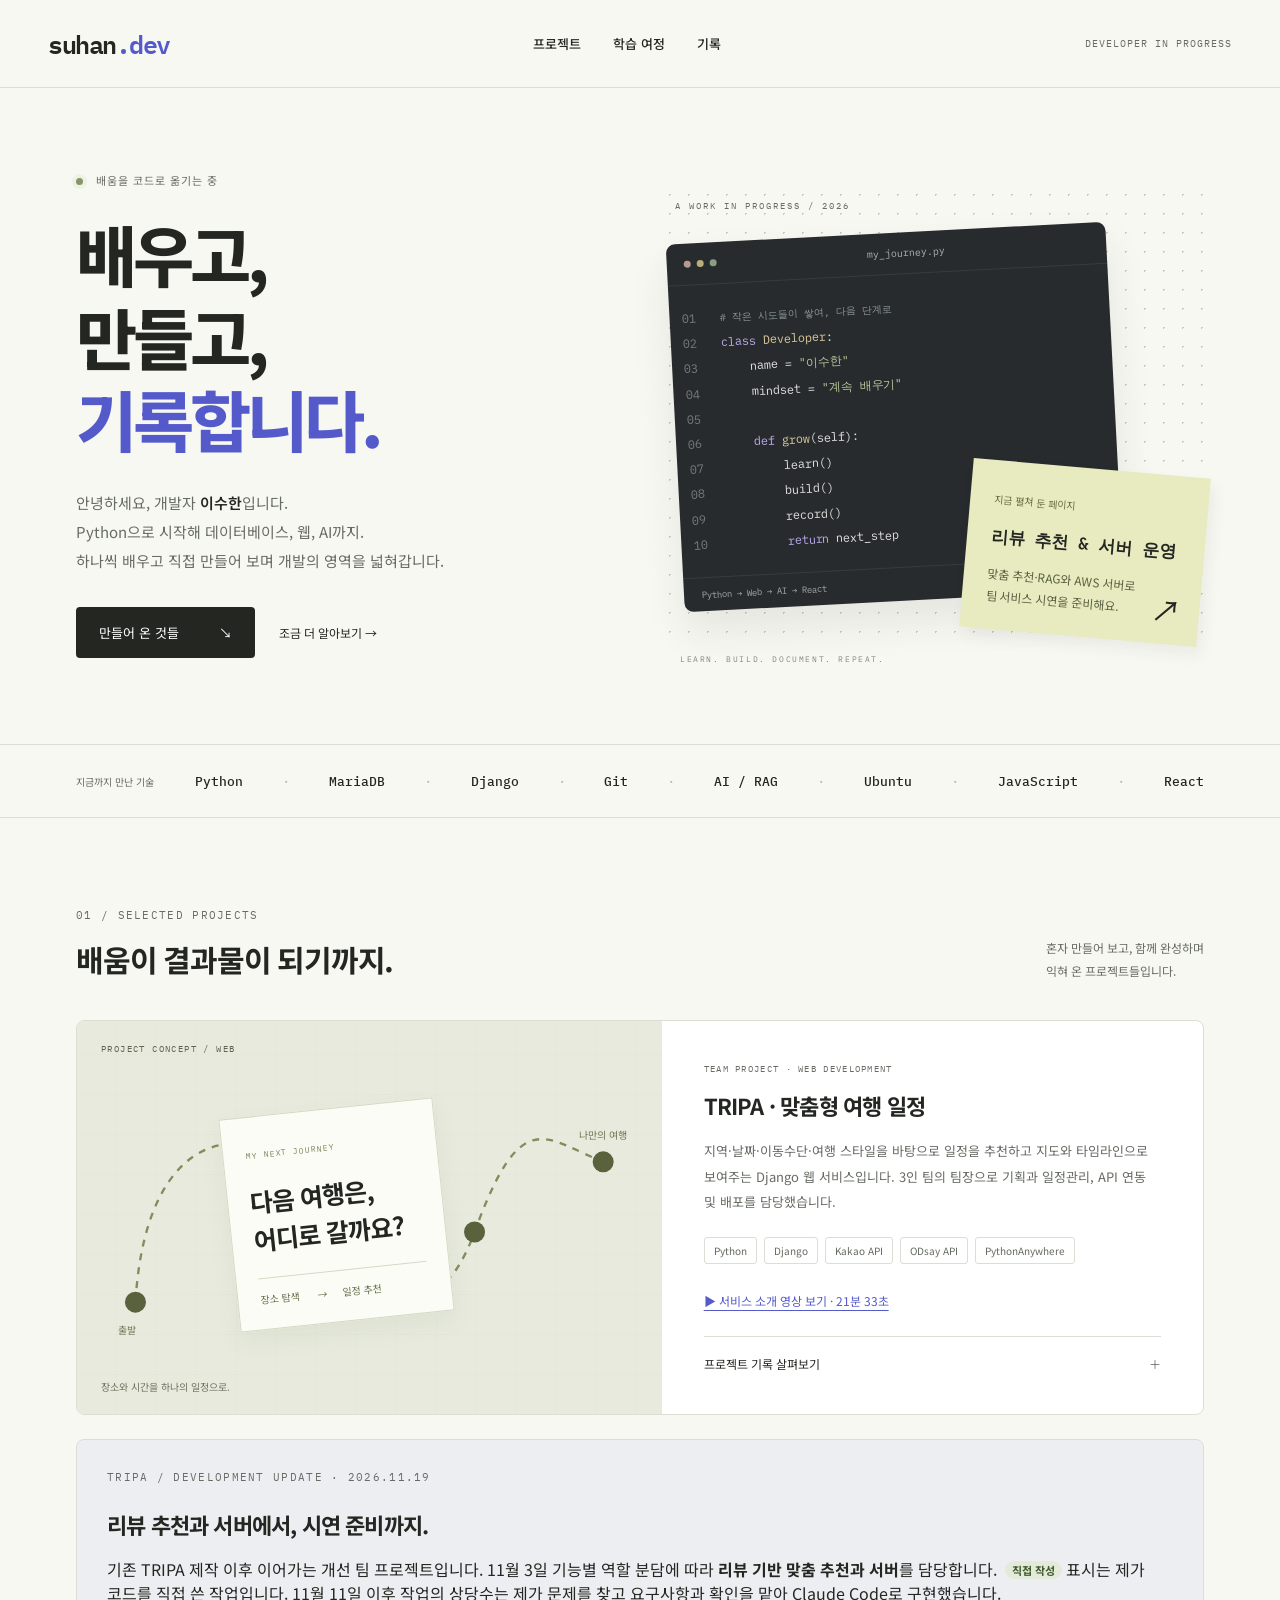
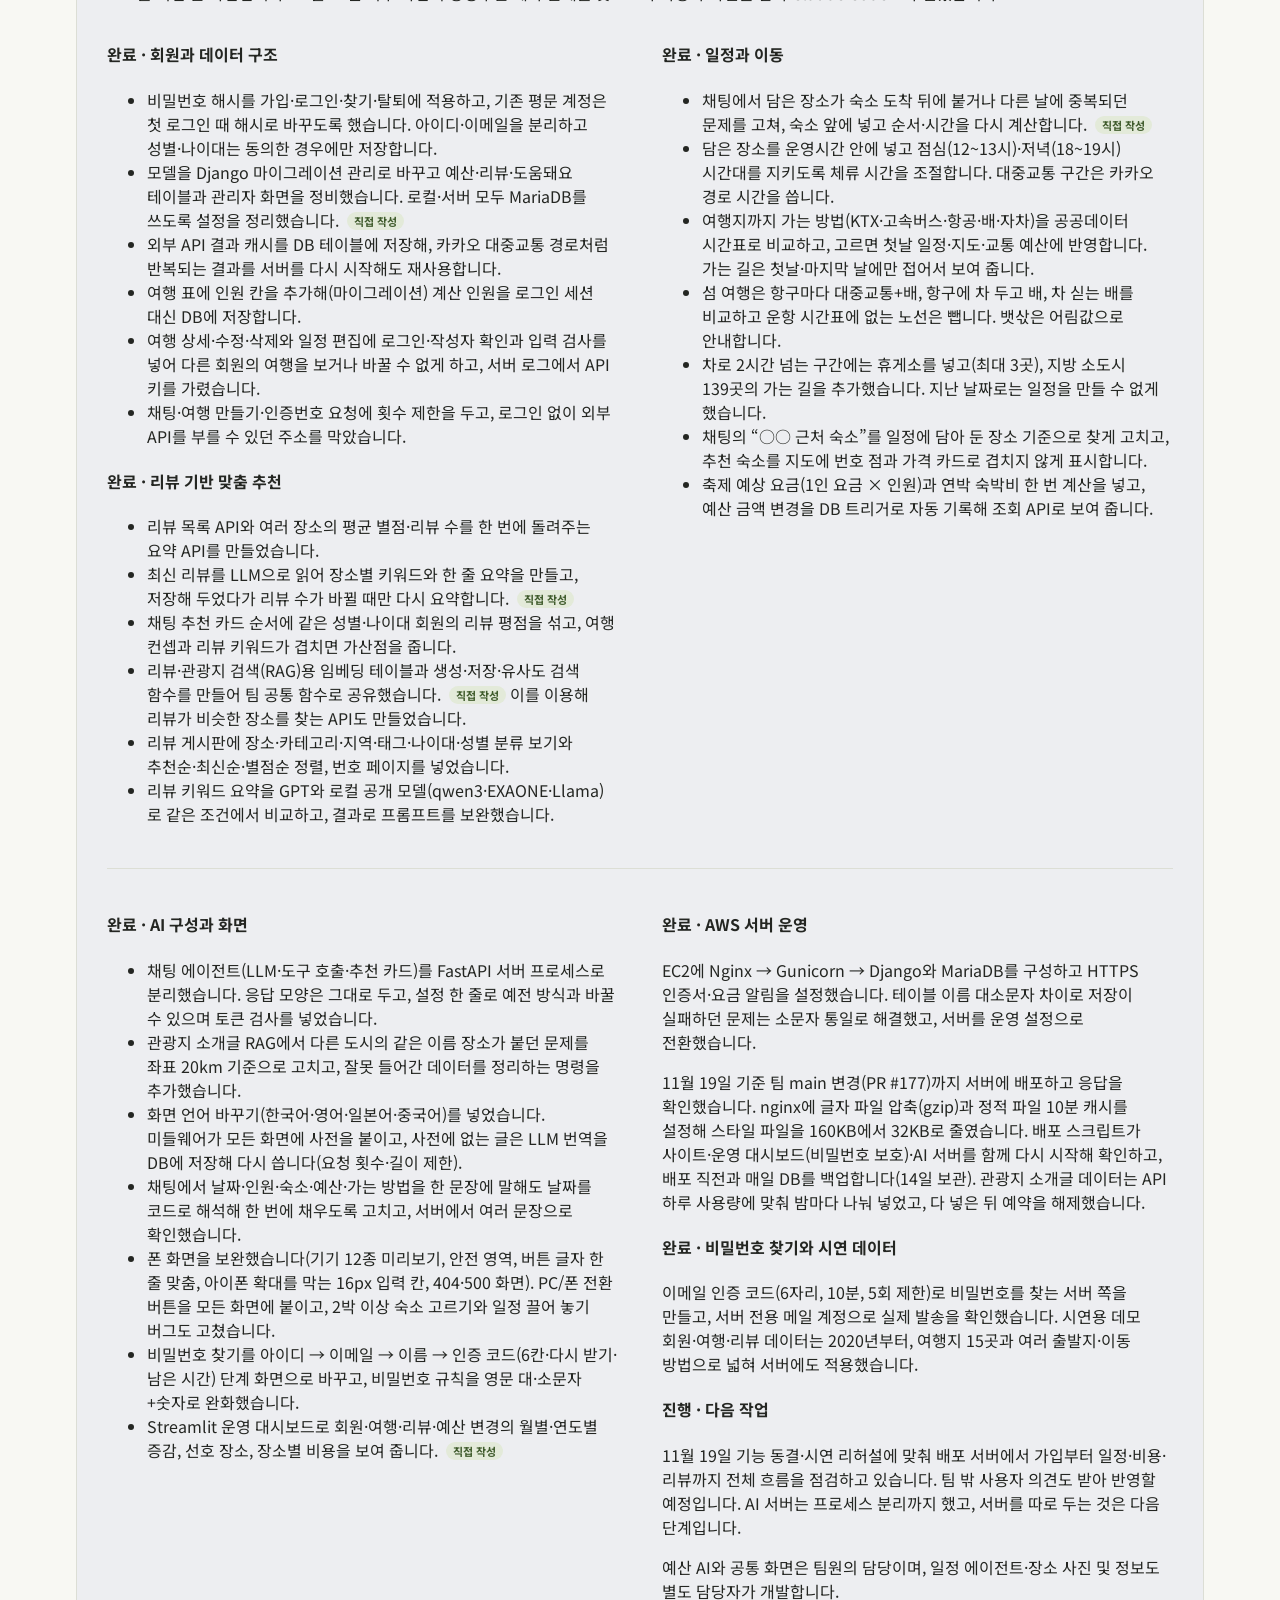
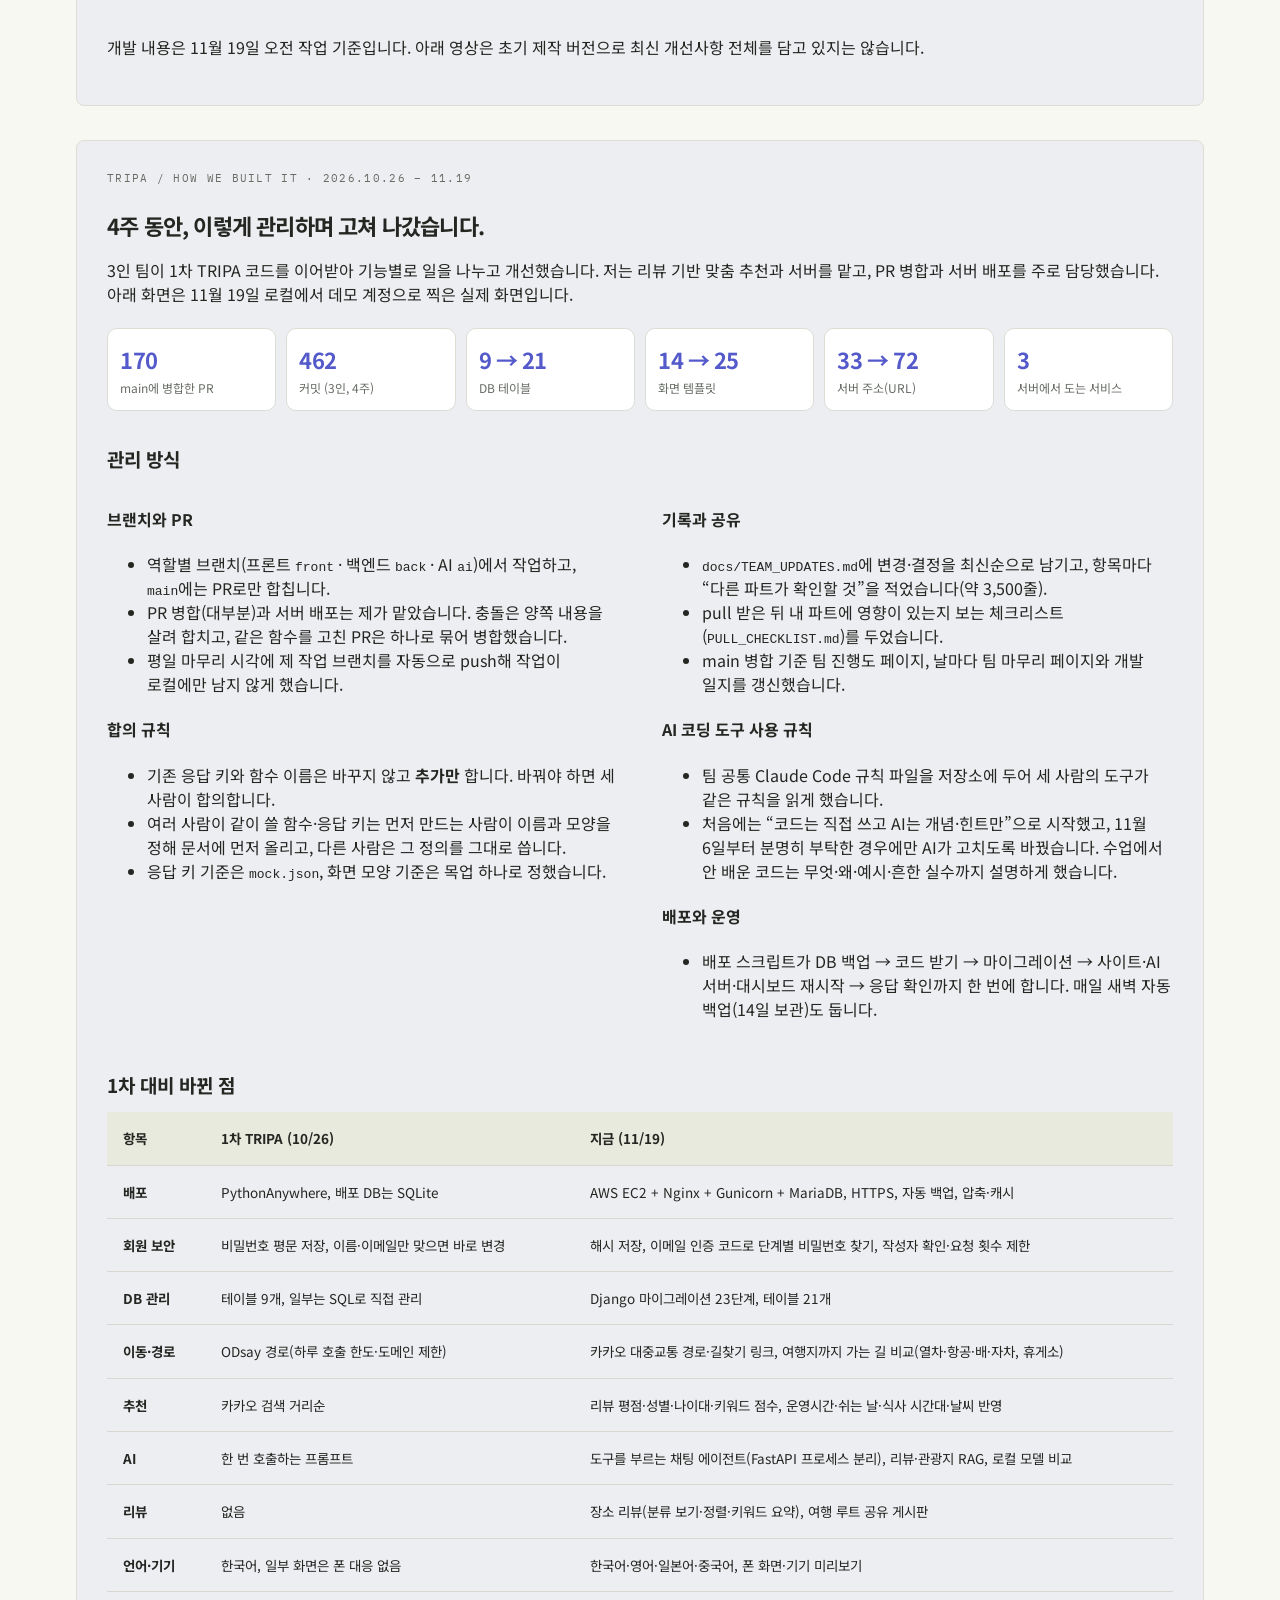
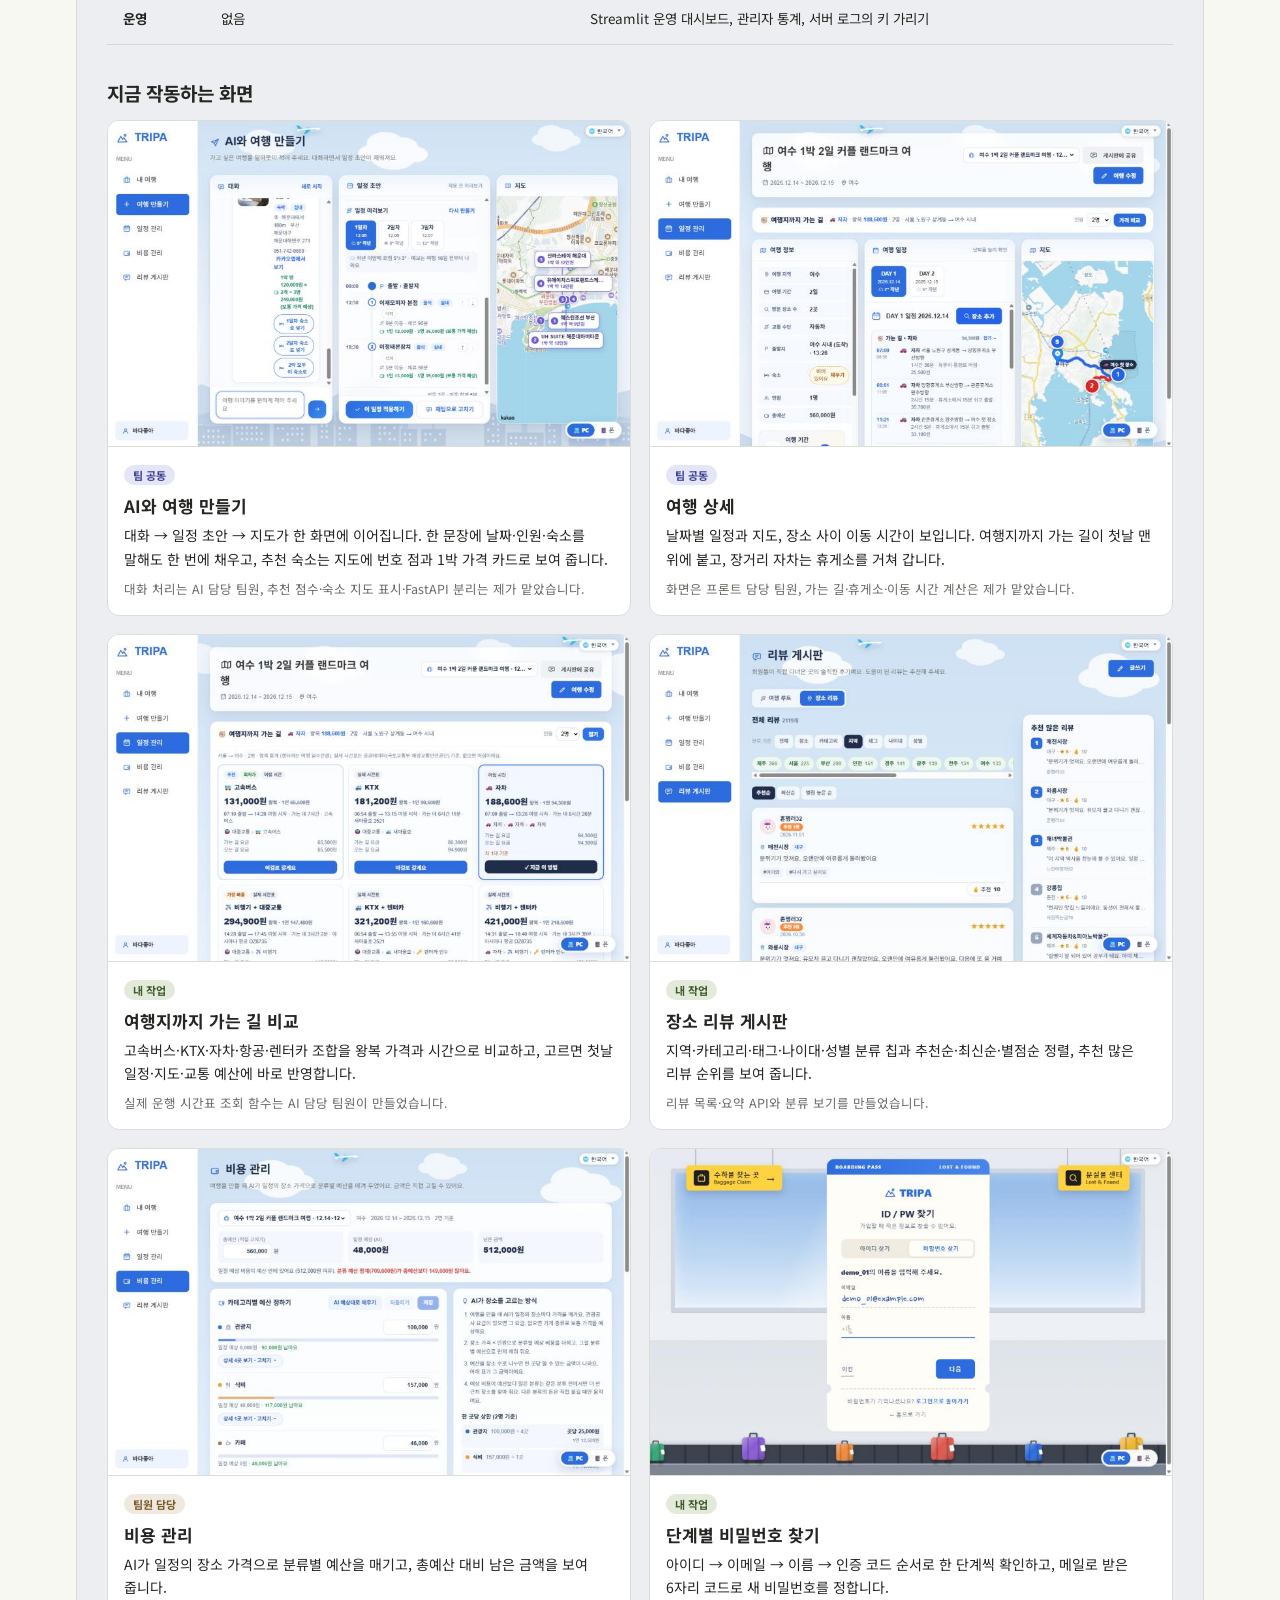
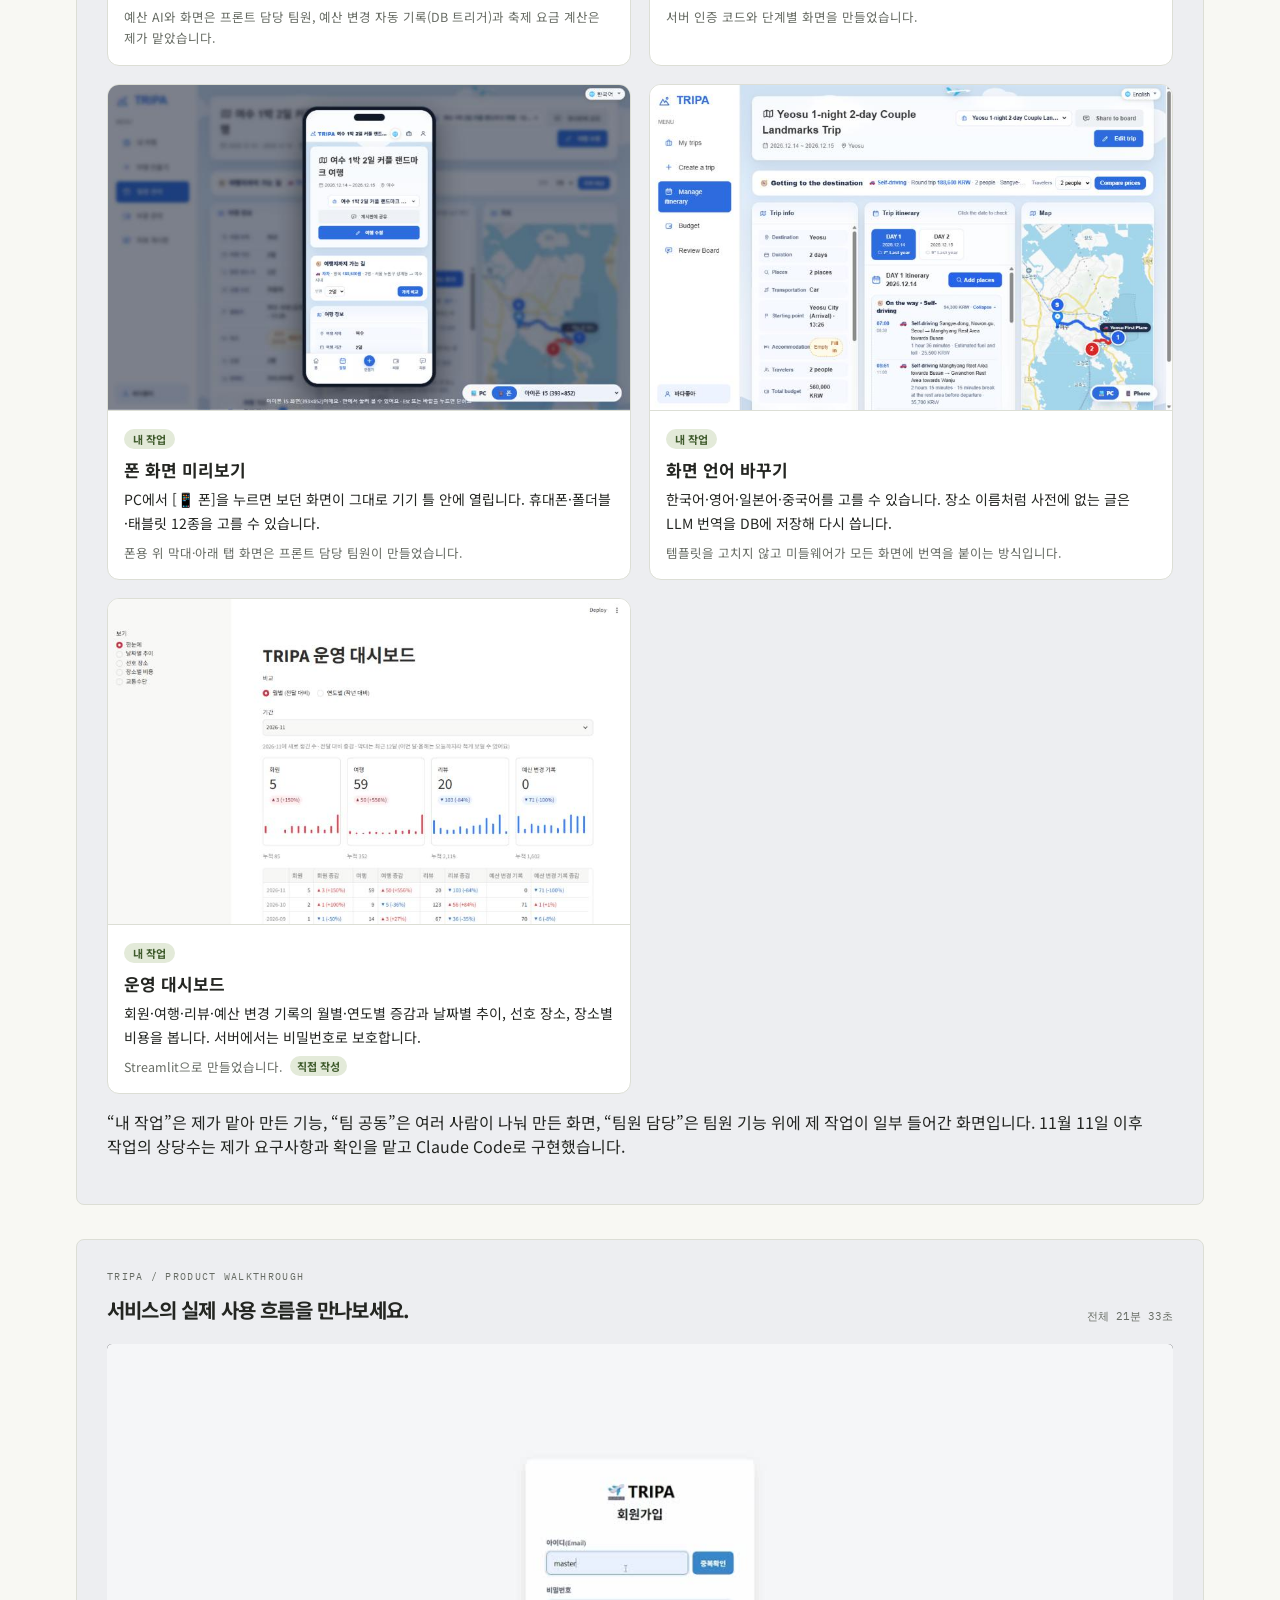
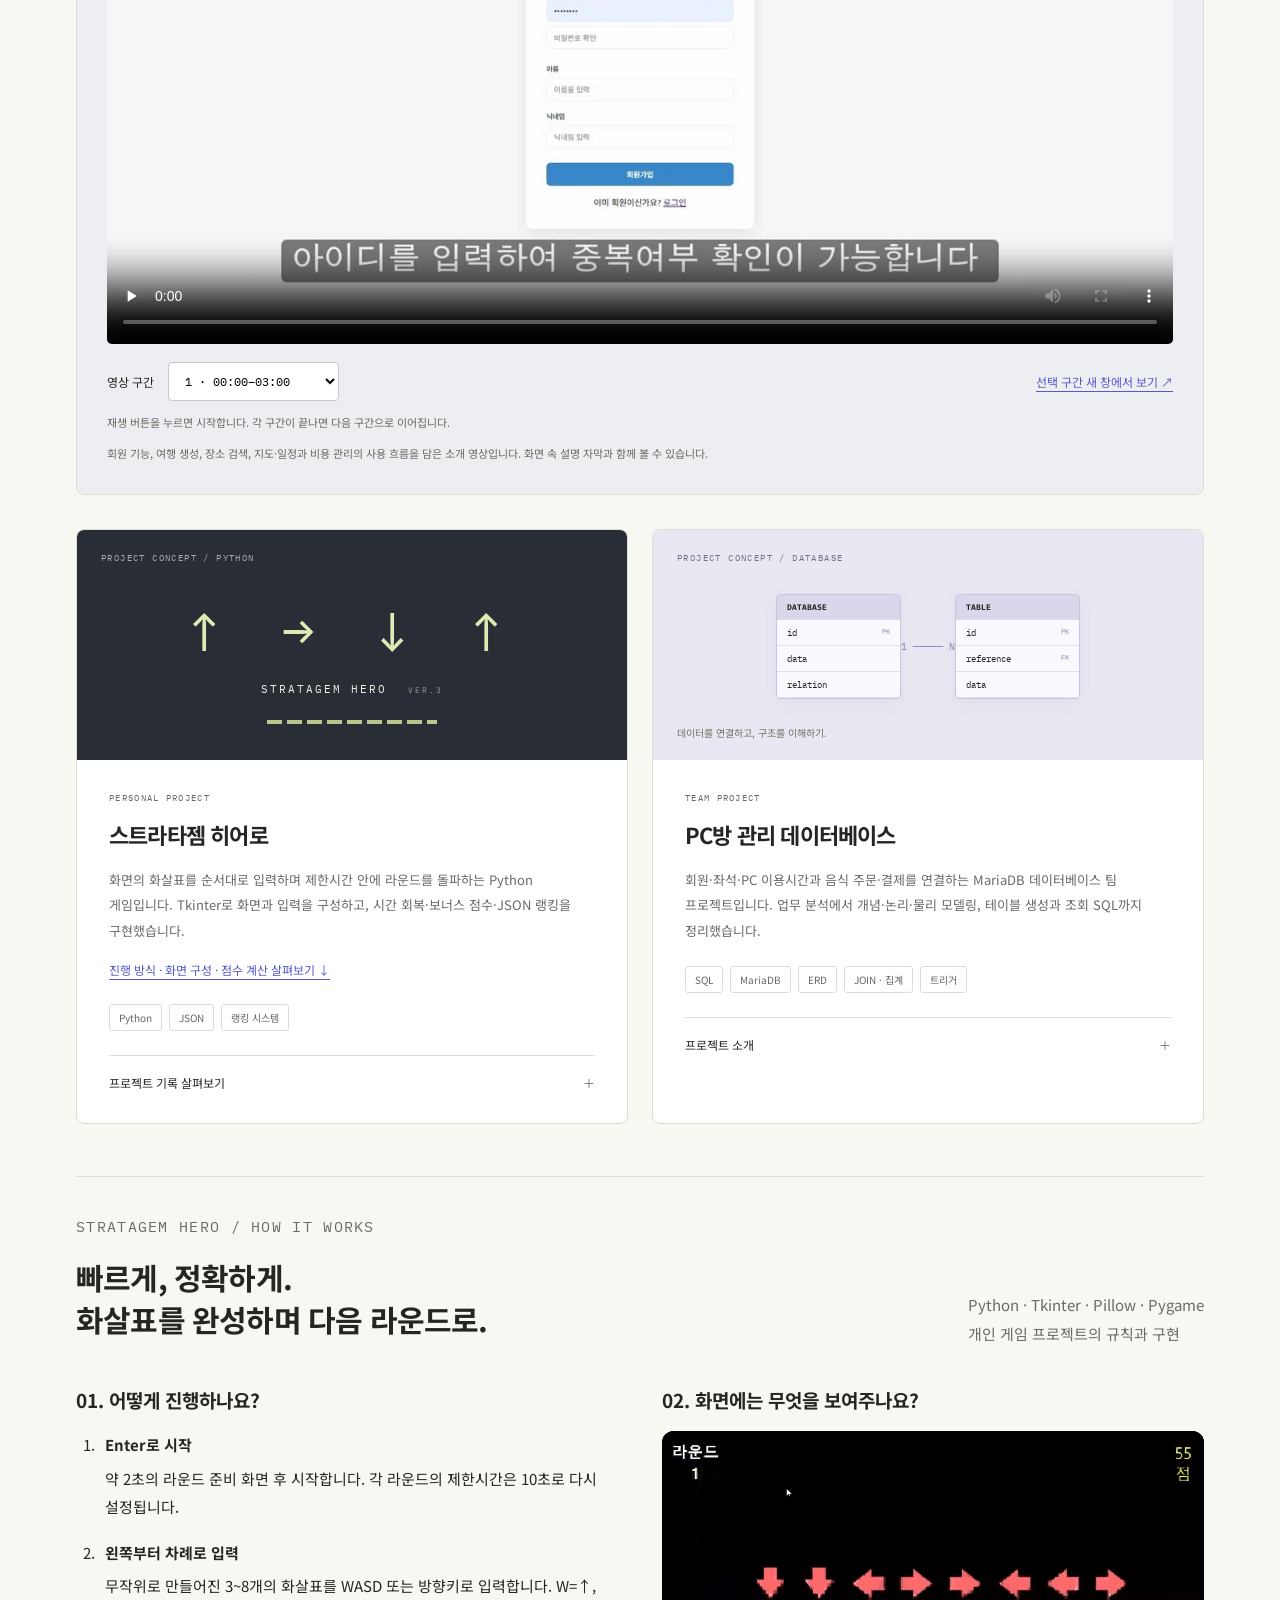
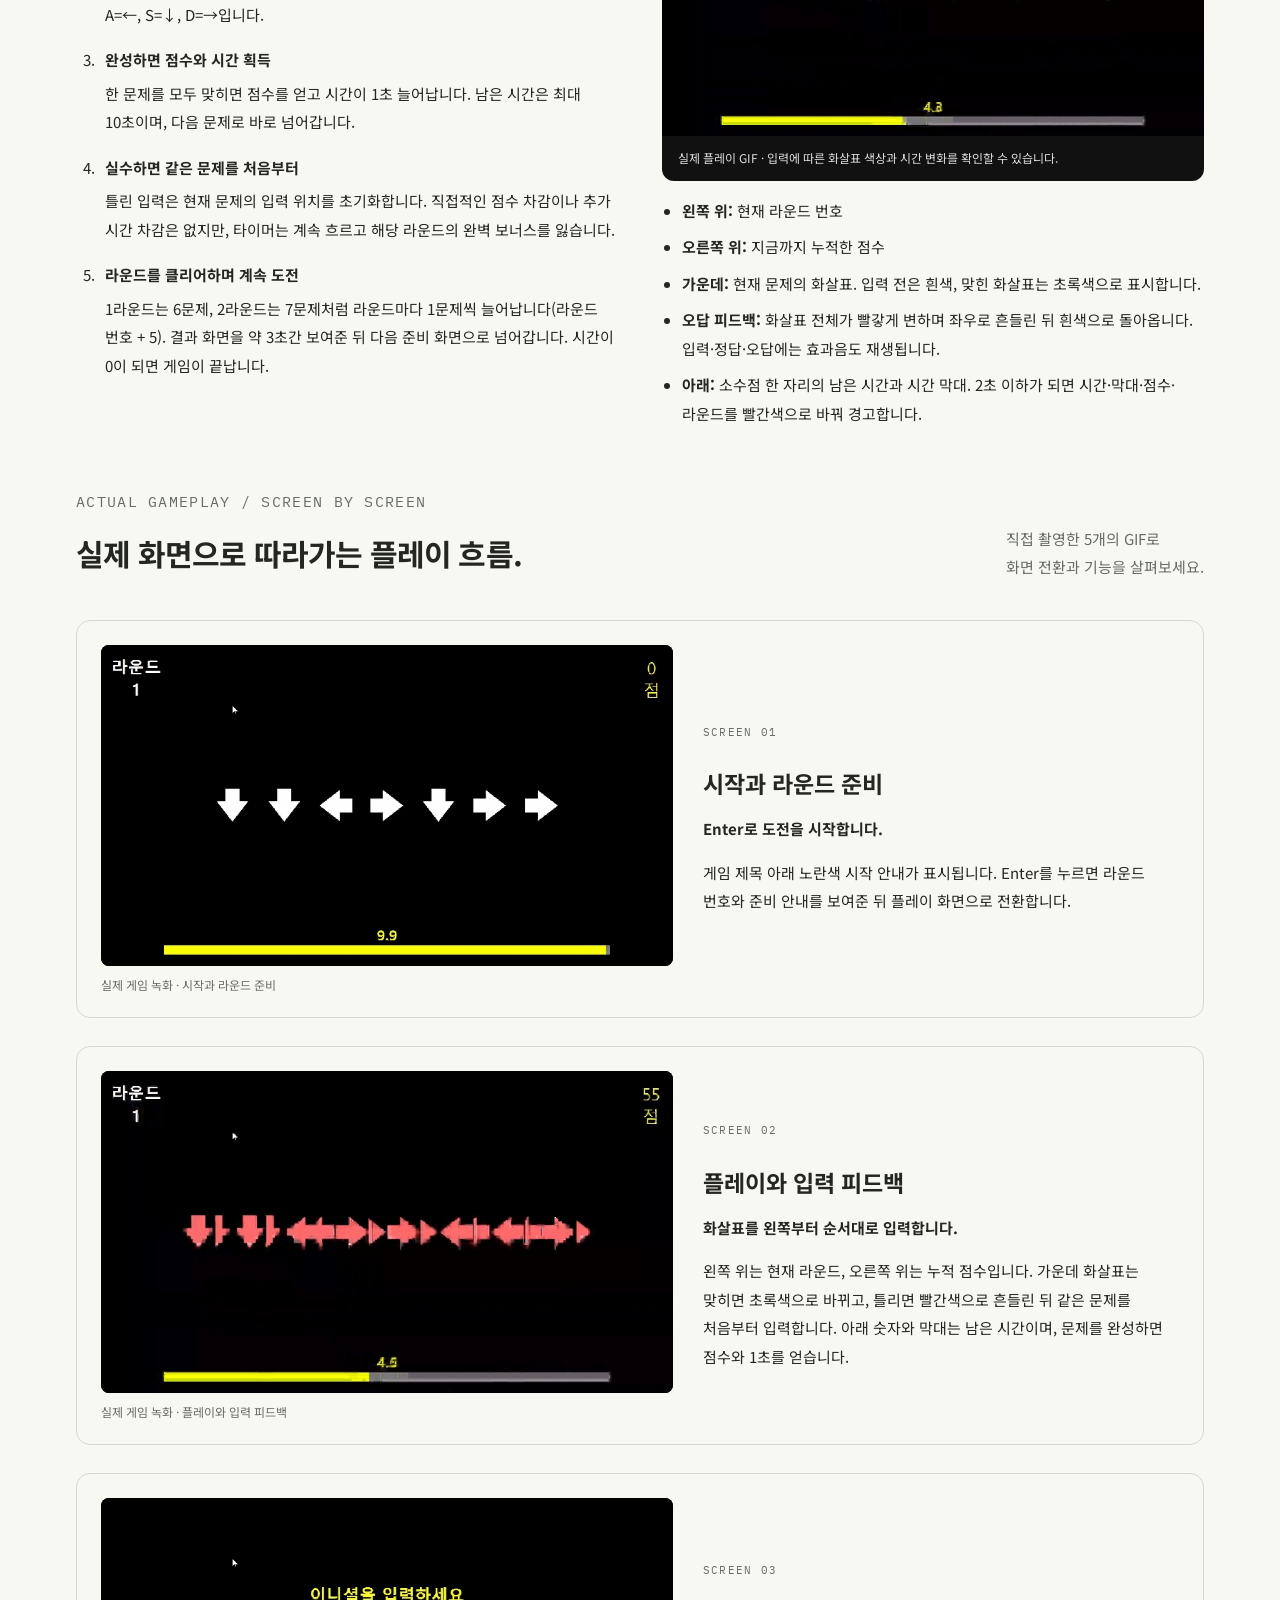
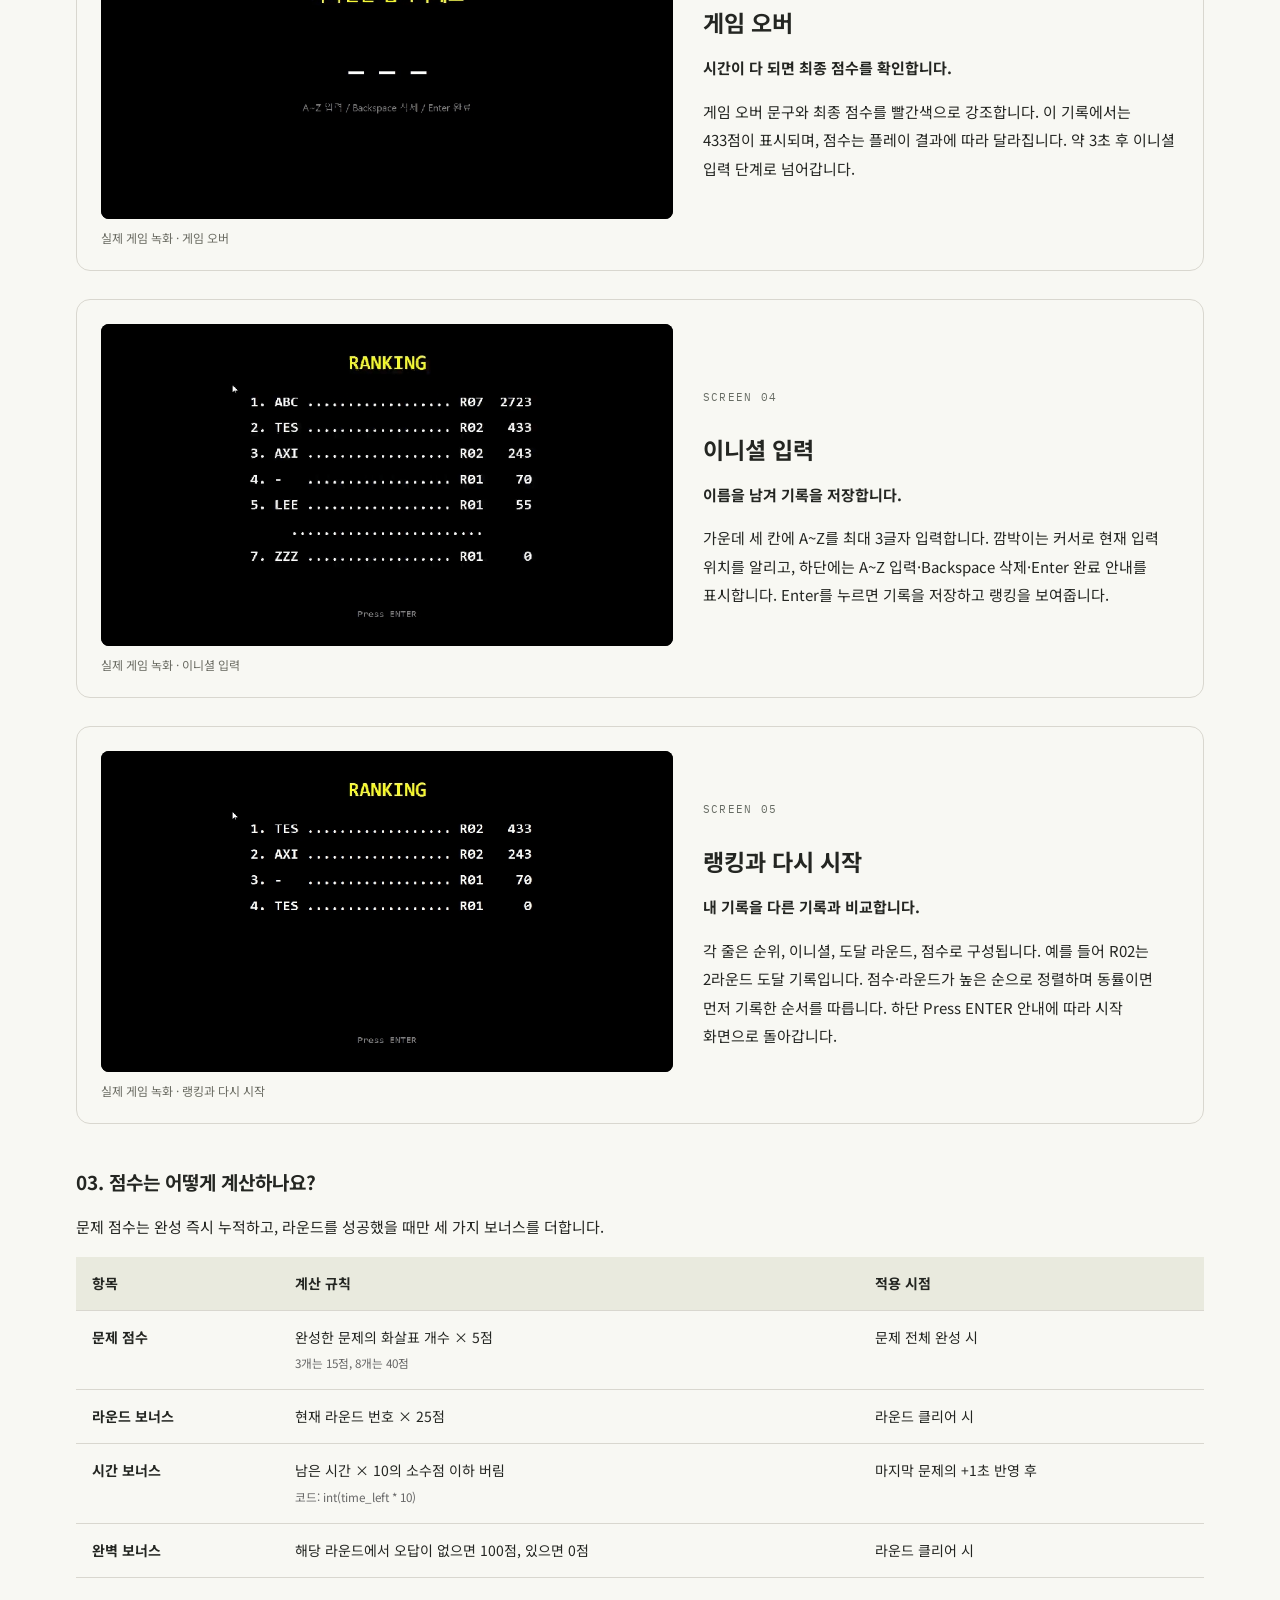
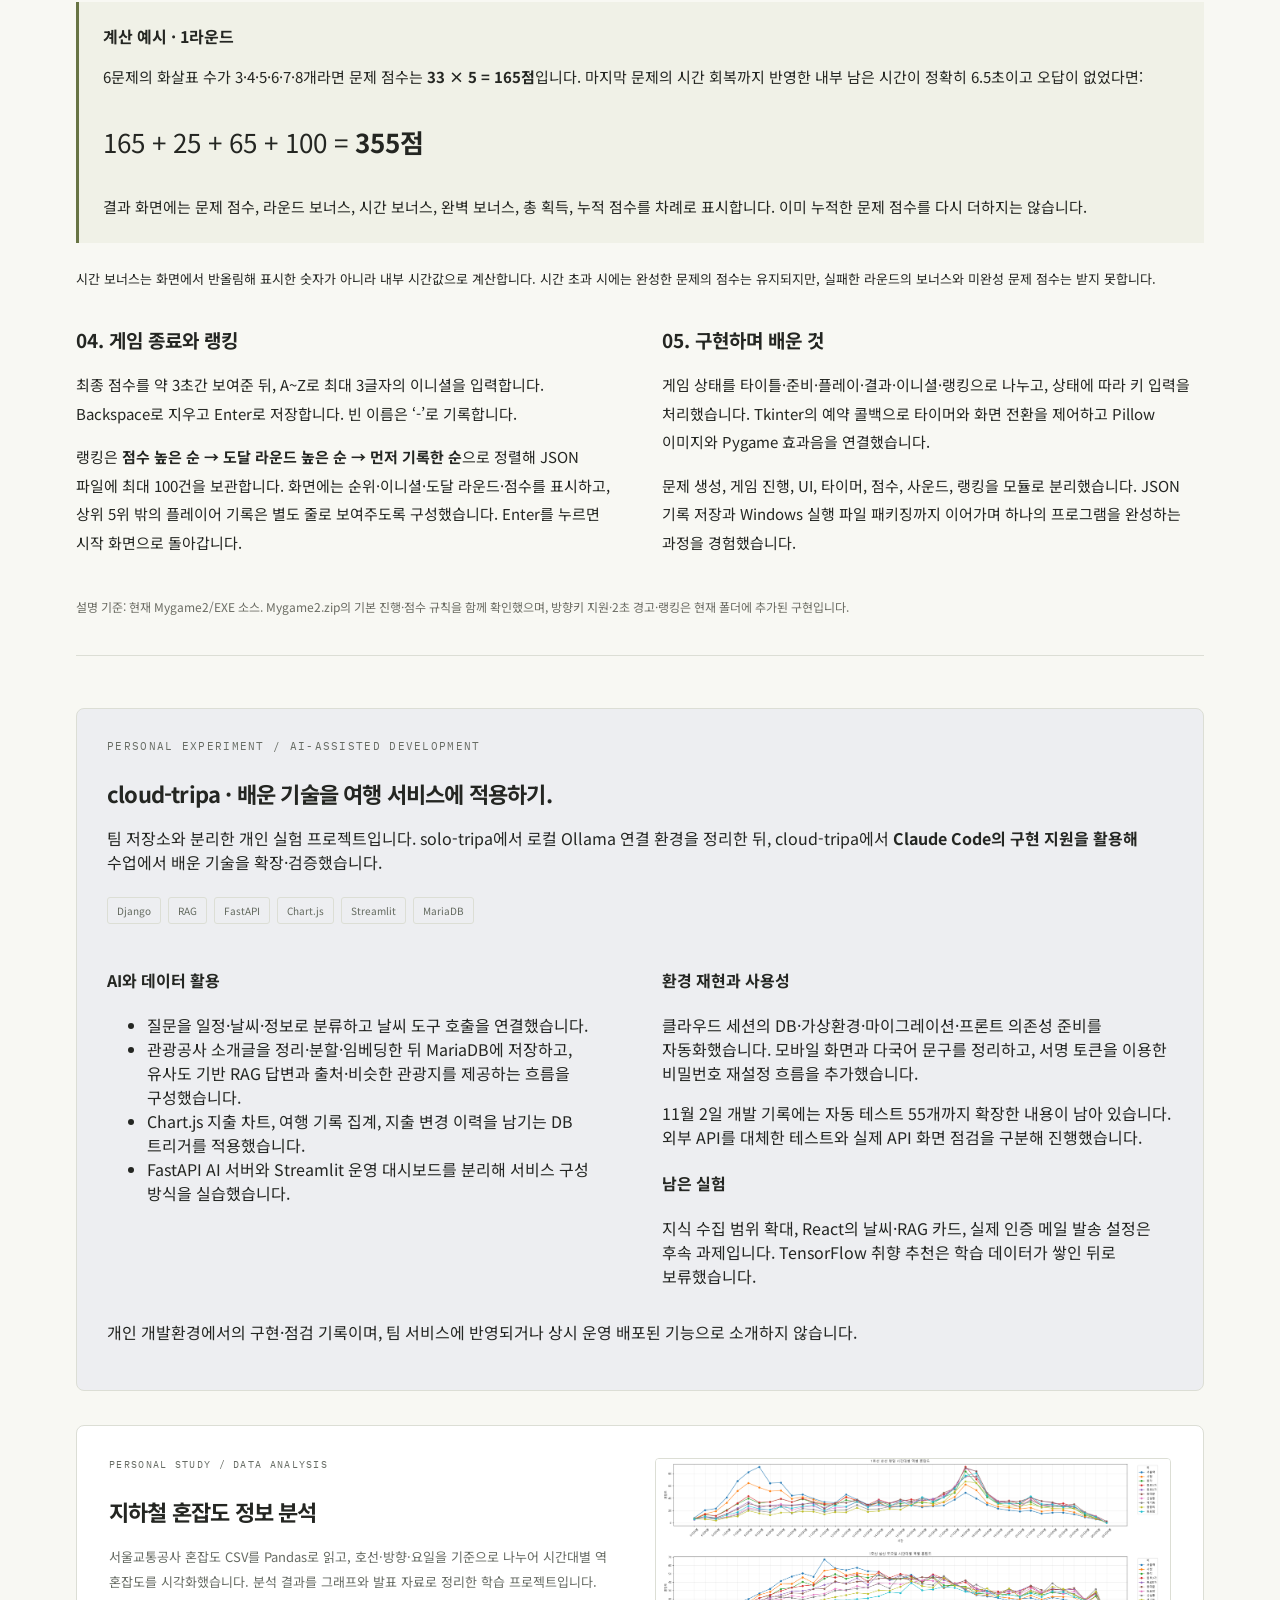
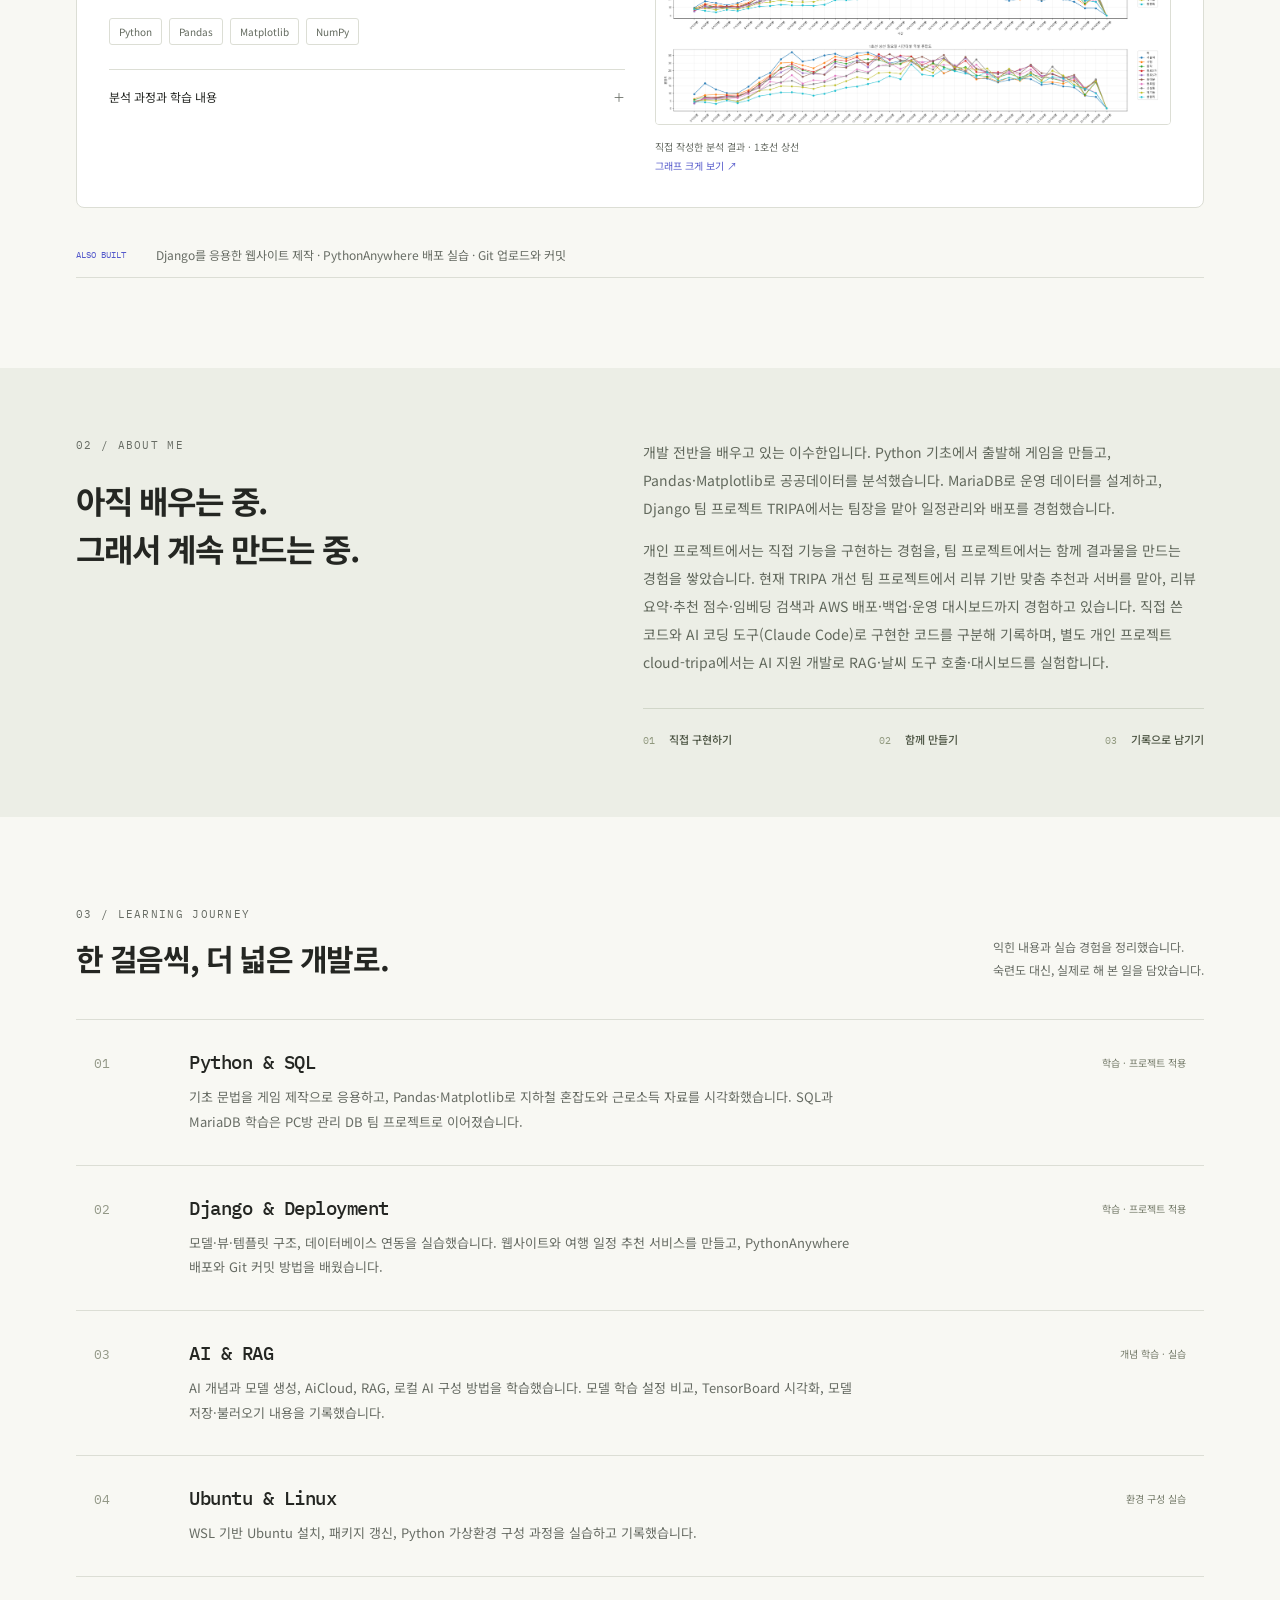
==== commit b0b761c5: "포트폴리오 사본: TRIPA 개발 과정 섹션 반영, 조각 process-1~7 추가 Co-Authored-By: Claude Opus 5.5 <noreply@anthropic.co" ====
--- a/index.html
+++ b/index.html
@@ -10,7 +10,7 @@
 <div class="skill-strip"><div class="wrap"><span>지금까지 만난 기술</span><strong>Python</strong><b>·</b><strong>MariaDB</strong><b>·</b><strong>Django</strong><b>·</b><strong>Git</strong><b>·</b><strong>AI / RAG</strong><b>·</b><strong>Ubuntu</strong><b>·</b><strong>JavaScript</strong><b>·</b><strong>React</strong></div></div>
 <section id="projects" class="wrap section"><div class="section-heading"><div><p class="eyebrow">01 / SELECTED PROJECTS</p><h2>배움이 결과물이 되기까지.</h2></div><p>혼자 만들어 보고, 함께 완성하며<br>익혀 온 프로젝트들입니다.</p></div>
 <article class="featured"><div class="project-visual travel" aria-label="여행 일정 프로젝트를 표현한 개념 그래픽"><span class="visual-label">PROJECT CONCEPT / WEB</span><div class="route"><span class="route-start">출발</span><svg viewBox="0 0 500 250" fill="none" aria-hidden="true"><path d="M50 190 C60 20 170 35 200 100 S300 240 340 130 S400 50 450 70" stroke="#858c5b" stroke-width="2" stroke-dasharray="6 6"/><circle cx="50" cy="190" r="9" fill="#59623d"/><circle cx="200" cy="100" r="9" fill="#59623d"/><circle cx="340" cy="130" r="9" fill="#59623d"/><circle cx="450" cy="70" r="9" fill="#59623d"/></svg><div class="route-card"><span>MY NEXT JOURNEY</span><strong>다음 여행은,<br>어디로 갈까요?</strong><div>장소 탐색 <i>→</i> 일정 추천</div></div><span class="route-end">나만의 여행</span></div><span class="visual-footer">장소와 시간을 하나의 일정으로.</span></div><div class="project-copy"><p class="eyebrow">TEAM PROJECT · WEB DEVELOPMENT</p><h3>TRIPA · 맞춤형 여행 일정</h3><p>지역·날짜·이동수단·여행 스타일을 바탕으로 일정을 추천하고 지도와 타임라인으로 보여주는 Django 웹 서비스입니다. 3인 팀의 팀장으로 기획과 일정관리, API 연동 및 배포를 담당했습니다.</p><div class="tags"><span>Python</span><span>Django</span><span>Kakao API</span><span>ODsay API</span><span>PythonAnywhere</span></div><a class="project-video-link" href="#tripa-video">▶ 서비스 소개 영상 보기 · 21분 33초</a><details><summary>프로젝트 기록 살펴보기 <span>＋</span></summary><div class="detail"><h4>서비스가 해결하는 문제</h4><p>여행 장소를 찾고 동선을 계산하는 번거로움을 줄이기 위해, 장소 검색부터 날짜별 일정·지도·비용 관리까지 연결했습니다. 사용자는 추천 일정을 확인한 뒤 장소와 시간을 조정할 수 있습니다.</p><h4>내가 맡은 일</h4><ul><li>팀장으로 요구사항을 정리하고 서비스의 전체 방향과 스케줄 서비스 구조 구상</li><li>일정관리, Kakao·ODsay API 연동 및 관리자 설정</li><li>PythonAnywhere 배포·수정, .env와 .gitignore 설정</li></ul><h4>일정 추천과 성능 개선</h4><p>출발지·숙소·체류시간·식사시간을 고려해 방문 순서를 구성했습니다. 후보 평가에는 거리 기반 예상 이동시간을 사용하고, 최종 구간의 상세 경로만 조회하도록 설계해 반복 API 호출과 응답 지연을 줄였습니다.</p><p class="small">발표 자료의 역할 분담표와 개발 기록을 바탕으로 정리했습니다. DB 변경 공유, Git 협업, 공통 설정 수정은 팀원들과 함께 진행했습니다.</p></div></details></div></article>
-<section class="video-section" id="tripa-update" aria-labelledby="tripa-update-title"><p class="eyebrow">TRIPA / DEVELOPMENT UPDATE · 2026.11.19</p><h3 id="tripa-update-title">리뷰 추천과 서버에서, 시연 준비까지.</h3><p>기존 TRIPA 제작 이후 이어가는 개선 팀 프로젝트입니다. 11월 3일 기능별 역할 분담에 따라 <strong>리뷰 기반 맞춤 추천과 서버</strong>를 담당합니다. <span class="own">직접 작성</span> 표시는 제가 코드를 직접 쓴 작업입니다. 11월 11일 이후 작업의 상당수는 제가 문제를 찾고 요구사항과 확인을 맡아 Claude Code로 구현했습니다.</p><div class="game-guide-grid"><div><h4>완료 · 회원과 데이터 구조</h4><ul><li>비밀번호 해시를 가입·로그인·찾기·탈퇴에 적용하고, 기존 평문 계정은 첫 로그인 때 해시로 바꾸도록 했습니다. 아이디·이메일을 분리하고 성별·나이대는 동의한 경우에만 저장합니다.</li><li>모델을 Django 마이그레이션 관리로 바꾸고 예산·리뷰·도움돼요 테이블과 관리자 화면을 정비했습니다. 로컬·서버 모두 MariaDB를 쓰도록 설정을 정리했습니다. <span class="own">직접 작성</span></li><li>외부 API 결과 캐시를 DB 테이블에 저장해, 카카오 대중교통 경로처럼 반복되는 결과를 서버를 다시 시작해도 재사용합니다.</li><li>여행 표에 인원 칸을 추가해(마이그레이션) 계산 인원을 로그인 세션 대신 DB에 저장합니다.</li><li>여행 상세·수정·삭제와 일정 편집에 로그인·작성자 확인과 입력 검사를 넣어 다른 회원의 여행을 보거나 바꿀 수 없게 하고, 서버 로그에서 API 키를 가렸습니다.</li><li>채팅·여행 만들기·인증번호 요청에 횟수 제한을 두고, 로그인 없이 외부 API를 부를 수 있던 주소를 막았습니다.</li></ul><h4>완료 · 리뷰 기반 맞춤 추천</h4><ul><li>리뷰 목록 API와 여러 장소의 평균 별점·리뷰 수를 한 번에 돌려주는 요약 API를 만들었습니다.</li><li>최신 리뷰를 LLM으로 읽어 장소별 키워드와 한 줄 요약을 만들고, 저장해 두었다가 리뷰 수가 바뀔 때만 다시 요약합니다. <span class="own">직접 작성</span></li><li>채팅 추천 카드 순서에 같은 성별·나이대 회원의 리뷰 평점을 섞고, 여행 컨셉과 리뷰 키워드가 겹치면 가산점을 줍니다.</li><li>리뷰·관광지 검색(RAG)용 임베딩 테이블과 생성·저장·유사도 검색 함수를 만들어 팀 공통 함수로 공유했습니다. <span class="own">직접 작성</span> 이를 이용해 리뷰가 비슷한 장소를 찾는 API도 만들었습니다.</li><li>리뷰 게시판에 장소·카테고리·지역·태그·나이대·성별 분류 보기와 추천순·최신순·별점순 정렬, 번호 페이지를 넣었습니다.</li><li>리뷰 키워드 요약을 GPT와 로컬 공개 모델(qwen3·EXAONE·Llama)로 같은 조건에서 비교하고, 결과로 프롬프트를 보완했습니다.</li></ul></div><div><h4>완료 · 일정과 이동</h4><ul><li>채팅에서 담은 장소가 숙소 도착 뒤에 붙거나 다른 날에 중복되던 문제를 고쳐, 숙소 앞에 넣고 순서·시간을 다시 계산합니다. <span class="own">직접 작성</span></li><li>담은 장소를 운영시간 안에 넣고 점심(12~13시)·저녁(18~19시) 시간대를 지키도록 체류 시간을 조절합니다. 대중교통 구간은 카카오 경로 시간을 씁니다.</li><li>여행지까지 가는 방법(KTX·고속버스·항공·배·자차)을 공공데이터 시간표로 비교하고, 고르면 첫날 일정·지도·교통 예산에 반영합니다. 가는 길은 첫날·마지막 날에만 접어서 보여 줍니다.</li><li>섬 여행은 항구마다 대중교통+배, 항구에 차 두고 배, 차 싣는 배를 비교하고 운항 시간표에 없는 노선은 뺍니다. 뱃삯은 어림값으로 안내합니다.</li><li>차로 2시간 넘는 구간에는 휴게소를 넣고(최대 3곳), 지방 소도시 139곳의 가는 길을 추가했습니다. 지난 날짜로는 일정을 만들 수 없게 했습니다.</li><li>채팅의 “○○ 근처 숙소”를 일정에 담아 둔 장소 기준으로 찾게 고치고, 추천 숙소를 지도에 번호 점과 가격 카드로 겹치지 않게 표시합니다.</li><li>축제 예상 요금(1인 요금 × 인원)과 연박 숙박비 한 번 계산을 넣고, 예산 금액 변경을 DB 트리거로 자동 기록해 조회 API로 보여 줍니다.</li></ul></div></div><div class="game-guide-grid"><div><h4>완료 · AI 구성과 화면</h4><ul><li>채팅 에이전트(LLM·도구 호출·추천 카드)를 FastAPI 서버 프로세스로 분리했습니다. 응답 모양은 그대로 두고, 설정 한 줄로 예전 방식과 바꿀 수 있으며 토큰 검사를 넣었습니다.</li><li>관광지 소개글 RAG에서 다른 도시의 같은 이름 장소가 붙던 문제를 좌표 20km 기준으로 고치고, 잘못 들어간 데이터를 정리하는 명령을 추가했습니다.</li><li>화면 언어 바꾸기(한국어·영어·일본어·중국어)를 넣었습니다. 미들웨어가 모든 화면에 사전을 붙이고, 사전에 없는 글은 LLM 번역을 DB에 저장해 다시 씁니다(요청 횟수·길이 제한).</li><li>채팅에서 날짜·인원·숙소·예산·가는 방법을 한 문장에 말해도 날짜를 코드로 해석해 한 번에 채우도록 고치고, 서버에서 여러 문장으로 확인했습니다.</li><li>폰 화면을 보완했습니다(기기 12종 미리보기, 안전 영역, 버튼 글자 한 줄 맞춤, 아이폰 확대를 막는 16px 입력 칸, 404·500 화면). PC/폰 전환 버튼을 모든 화면에 붙이고, 2박 이상 숙소 고르기와 일정 끌어 놓기 버그도 고쳤습니다.</li><li>비밀번호 찾기를 아이디 → 이메일 → 이름 → 인증 코드(6칸·다시 받기·남은 시간) 단계 화면으로 바꾸고, 비밀번호 규칙을 영문 대·소문자+숫자로 완화했습니다.</li><li>Streamlit 운영 대시보드로 회원·여행·리뷰·예산 변경의 월별·연도별 증감, 선호 장소, 장소별 비용을 보여 줍니다. <span class="own">직접 작성</span></li></ul></div><div><h4>완료 · AWS 서버 운영</h4><p>EC2에 Nginx → Gunicorn → Django와 MariaDB를 구성하고 HTTPS 인증서·요금 알림을 설정했습니다. 테이블 이름 대소문자 차이로 저장이 실패하던 문제는 소문자 통일로 해결했고, 서버를 운영 설정으로 전환했습니다.</p><p>11월 19일 기준 팀 main 변경(PR #177)까지 서버에 배포하고 응답을 확인했습니다. nginx에 글자 파일 압축(gzip)과 정적 파일 10분 캐시를 설정해 스타일 파일을 160KB에서 32KB로 줄였습니다. 배포 스크립트가 사이트·운영 대시보드(비밀번호 보호)·AI 서버를 함께 다시 시작해 확인하고, 배포 직전과 매일 DB를 백업합니다(14일 보관). 관광지 소개글 데이터는 API 하루 사용량에 맞춰 밤마다 나눠 넣었고, 다 넣은 뒤 예약을 해제했습니다.</p><h4>완료 · 비밀번호 찾기와 시연 데이터</h4><p>이메일 인증 코드(6자리, 10분, 5회 제한)로 비밀번호를 찾는 서버 쪽을 만들고, 서버 전용 메일 계정으로 실제 발송을 확인했습니다. 시연용 데모 회원·여행·리뷰 데이터는 2020년부터, 여행지 15곳과 여러 출발지·이동 방법으로 넓혀 서버에도 적용했습니다.</p><h4>진행 · 다음 작업</h4><p>11월 19일 기능 동결·시연 리허설에 맞춰 배포 서버에서 가입부터 일정·비용·리뷰까지 전체 흐름을 점검하고 있습니다. 팀 밖 사용자 의견도 받아 반영할 예정입니다. AI 서버는 프로세스 분리까지 했고, 서버를 따로 두는 것은 다음 단계입니다.</p><p class="small">예산 AI와 공통 화면은 팀원의 담당이며, 일정 에이전트·장소 사진 및 정보도 별도 담당자가 개발합니다.</p></div></div><p class="small">개발 내용은 11월 19일 오전 작업 기준입니다. 아래 영상은 초기 제작 버전으로 최신 개선사항 전체를 담고 있지는 않습니다.</p></section><section class="video-section" id="tripa-video" aria-labelledby="video-heading"><div class="video-heading"><div><p class="eyebrow">TRIPA / PRODUCT WALKTHROUGH</p><h3 id="video-heading">서비스의 실제 사용 흐름을 만나보세요.</h3></div><span>전체 21분 33초</span></div><video id="tripa-player" controls playsinline preload="none" poster="media/tripa-poster.jpg" aria-label="Tripa 서비스 소개 영상"><source src="media/tripa-00.mp4" type="video/mp4">브라우저가 영상 재생을 지원하지 않습니다. 아래 구간 링크로 영상을 열어주세요.</video><div class="video-controls"><label for="video-part">영상 구간</label><select id="video-part" aria-describedby="video-status"><option value="0">1 · 00:00–03:00</option><option value="1">2 · 03:00–06:00</option><option value="2">3 · 06:00–09:00</option><option value="3">4 · 09:00–12:00</option><option value="4">5 · 12:00–15:00</option><option value="5">6 · 15:00–18:00</option><option value="6">7 · 18:00–21:00</option><option value="7">8 · 21:00–21:33</option></select><a id="video-direct" href="media/tripa-00.mp4" target="_blank" rel="noopener">선택 구간 새 창에서 보기 ↗</a></div><p id="video-status" role="status">재생 버튼을 누르면 시작합니다. 각 구간이 끝나면 다음 구간으로 이어집니다.</p><p class="video-description">회원 기능, 여행 생성, 장소 검색, 지도·일정과 비용 관리의 사용 흐름을 담은 소개 영상입니다. 화면 속 설명 자막과 함께 볼 수 있습니다.</p><noscript><p>구간 선택과 이어보기에는 JavaScript가 필요합니다.</p></noscript></section><div class="project-grid"><article class="project-card"><div class="project-visual game"><span class="visual-label">PROJECT CONCEPT / PYTHON</span><div class="arrows" aria-hidden="true">↑ → ↓ ↑</div><div class="game-caption">STRATAGEM HERO <span>VER.3</span></div><div class="pixel-line"></div></div><div class="card-copy"><p class="eyebrow">PERSONAL PROJECT</p><h3>스트라타젬 히어로</h3><p>화면의 화살표를 순서대로 입력하며 제한시간 안에 라운드를 돌파하는 Python 게임입니다. Tkinter로 화면과 입력을 구성하고, 시간 회복·보너스 점수·JSON 랭킹을 구현했습니다.</p><a class="project-video-link" href="#game-guide">진행 방식 · 화면 구성 · 점수 계산 살펴보기 ↓</a><div class="tags"><span>Python</span><span>JSON</span><span>랭킹 시스템</span></div><details><summary>프로젝트 기록 살펴보기 <span>＋</span></summary><div class="detail"><p>JSON 파일로 점수를 저장하고, 점수·라운드·달성 시간을 기준으로 순위를 정렬했습니다. 상위 5명과 플레이어의 순위를 표시하고, Enter 키로 시작·메인 화면 복귀 흐름을 구성했습니다.</p><p>ver.3 배포 자료는 Windows 실행 파일과 ranking.json으로 구성되어 있습니다. 게임 로직뿐 아니라 실행 파일 배포와 기록 파일 관리까지 경험했습니다.</p></div></details></div></article>
+<section class="video-section" id="tripa-update" aria-labelledby="tripa-update-title"><p class="eyebrow">TRIPA / DEVELOPMENT UPDATE · 2026.11.19</p><h3 id="tripa-update-title">리뷰 추천과 서버에서, 시연 준비까지.</h3><p>기존 TRIPA 제작 이후 이어가는 개선 팀 프로젝트입니다. 11월 3일 기능별 역할 분담에 따라 <strong>리뷰 기반 맞춤 추천과 서버</strong>를 담당합니다. <span class="own">직접 작성</span> 표시는 제가 코드를 직접 쓴 작업입니다. 11월 11일 이후 작업의 상당수는 제가 문제를 찾고 요구사항과 확인을 맡아 Claude Code로 구현했습니다.</p><div class="game-guide-grid"><div><h4>완료 · 회원과 데이터 구조</h4><ul><li>비밀번호 해시를 가입·로그인·찾기·탈퇴에 적용하고, 기존 평문 계정은 첫 로그인 때 해시로 바꾸도록 했습니다. 아이디·이메일을 분리하고 성별·나이대는 동의한 경우에만 저장합니다.</li><li>모델을 Django 마이그레이션 관리로 바꾸고 예산·리뷰·도움돼요 테이블과 관리자 화면을 정비했습니다. 로컬·서버 모두 MariaDB를 쓰도록 설정을 정리했습니다. <span class="own">직접 작성</span></li><li>외부 API 결과 캐시를 DB 테이블에 저장해, 카카오 대중교통 경로처럼 반복되는 결과를 서버를 다시 시작해도 재사용합니다.</li><li>여행 표에 인원 칸을 추가해(마이그레이션) 계산 인원을 로그인 세션 대신 DB에 저장합니다.</li><li>여행 상세·수정·삭제와 일정 편집에 로그인·작성자 확인과 입력 검사를 넣어 다른 회원의 여행을 보거나 바꿀 수 없게 하고, 서버 로그에서 API 키를 가렸습니다.</li><li>채팅·여행 만들기·인증번호 요청에 횟수 제한을 두고, 로그인 없이 외부 API를 부를 수 있던 주소를 막았습니다.</li></ul><h4>완료 · 리뷰 기반 맞춤 추천</h4><ul><li>리뷰 목록 API와 여러 장소의 평균 별점·리뷰 수를 한 번에 돌려주는 요약 API를 만들었습니다.</li><li>최신 리뷰를 LLM으로 읽어 장소별 키워드와 한 줄 요약을 만들고, 저장해 두었다가 리뷰 수가 바뀔 때만 다시 요약합니다. <span class="own">직접 작성</span></li><li>채팅 추천 카드 순서에 같은 성별·나이대 회원의 리뷰 평점을 섞고, 여행 컨셉과 리뷰 키워드가 겹치면 가산점을 줍니다.</li><li>리뷰·관광지 검색(RAG)용 임베딩 테이블과 생성·저장·유사도 검색 함수를 만들어 팀 공통 함수로 공유했습니다. <span class="own">직접 작성</span> 이를 이용해 리뷰가 비슷한 장소를 찾는 API도 만들었습니다.</li><li>리뷰 게시판에 장소·카테고리·지역·태그·나이대·성별 분류 보기와 추천순·최신순·별점순 정렬, 번호 페이지를 넣었습니다.</li><li>리뷰 키워드 요약을 GPT와 로컬 공개 모델(qwen3·EXAONE·Llama)로 같은 조건에서 비교하고, 결과로 프롬프트를 보완했습니다.</li></ul></div><div><h4>완료 · 일정과 이동</h4><ul><li>채팅에서 담은 장소가 숙소 도착 뒤에 붙거나 다른 날에 중복되던 문제를 고쳐, 숙소 앞에 넣고 순서·시간을 다시 계산합니다. <span class="own">직접 작성</span></li><li>담은 장소를 운영시간 안에 넣고 점심(12~13시)·저녁(18~19시) 시간대를 지키도록 체류 시간을 조절합니다. 대중교통 구간은 카카오 경로 시간을 씁니다.</li><li>여행지까지 가는 방법(KTX·고속버스·항공·배·자차)을 공공데이터 시간표로 비교하고, 고르면 첫날 일정·지도·교통 예산에 반영합니다. 가는 길은 첫날·마지막 날에만 접어서 보여 줍니다.</li><li>섬 여행은 항구마다 대중교통+배, 항구에 차 두고 배, 차 싣는 배를 비교하고 운항 시간표에 없는 노선은 뺍니다. 뱃삯은 어림값으로 안내합니다.</li><li>차로 2시간 넘는 구간에는 휴게소를 넣고(최대 3곳), 지방 소도시 139곳의 가는 길을 추가했습니다. 지난 날짜로는 일정을 만들 수 없게 했습니다.</li><li>채팅의 “○○ 근처 숙소”를 일정에 담아 둔 장소 기준으로 찾게 고치고, 추천 숙소를 지도에 번호 점과 가격 카드로 겹치지 않게 표시합니다.</li><li>축제 예상 요금(1인 요금 × 인원)과 연박 숙박비 한 번 계산을 넣고, 예산 금액 변경을 DB 트리거로 자동 기록해 조회 API로 보여 줍니다.</li></ul></div></div><div class="game-guide-grid"><div><h4>완료 · AI 구성과 화면</h4><ul><li>채팅 에이전트(LLM·도구 호출·추천 카드)를 FastAPI 서버 프로세스로 분리했습니다. 응답 모양은 그대로 두고, 설정 한 줄로 예전 방식과 바꿀 수 있으며 토큰 검사를 넣었습니다.</li><li>관광지 소개글 RAG에서 다른 도시의 같은 이름 장소가 붙던 문제를 좌표 20km 기준으로 고치고, 잘못 들어간 데이터를 정리하는 명령을 추가했습니다.</li><li>화면 언어 바꾸기(한국어·영어·일본어·중국어)를 넣었습니다. 미들웨어가 모든 화면에 사전을 붙이고, 사전에 없는 글은 LLM 번역을 DB에 저장해 다시 씁니다(요청 횟수·길이 제한).</li><li>채팅에서 날짜·인원·숙소·예산·가는 방법을 한 문장에 말해도 날짜를 코드로 해석해 한 번에 채우도록 고치고, 서버에서 여러 문장으로 확인했습니다.</li><li>폰 화면을 보완했습니다(기기 12종 미리보기, 안전 영역, 버튼 글자 한 줄 맞춤, 아이폰 확대를 막는 16px 입력 칸, 404·500 화면). PC/폰 전환 버튼을 모든 화면에 붙이고, 2박 이상 숙소 고르기와 일정 끌어 놓기 버그도 고쳤습니다.</li><li>비밀번호 찾기를 아이디 → 이메일 → 이름 → 인증 코드(6칸·다시 받기·남은 시간) 단계 화면으로 바꾸고, 비밀번호 규칙을 영문 대·소문자+숫자로 완화했습니다.</li><li>Streamlit 운영 대시보드로 회원·여행·리뷰·예산 변경의 월별·연도별 증감, 선호 장소, 장소별 비용을 보여 줍니다. <span class="own">직접 작성</span></li></ul></div><div><h4>완료 · AWS 서버 운영</h4><p>EC2에 Nginx → Gunicorn → Django와 MariaDB를 구성하고 HTTPS 인증서·요금 알림을 설정했습니다. 테이블 이름 대소문자 차이로 저장이 실패하던 문제는 소문자 통일로 해결했고, 서버를 운영 설정으로 전환했습니다.</p><p>11월 19일 기준 팀 main 변경(PR #177)까지 서버에 배포하고 응답을 확인했습니다. nginx에 글자 파일 압축(gzip)과 정적 파일 10분 캐시를 설정해 스타일 파일을 160KB에서 32KB로 줄였습니다. 배포 스크립트가 사이트·운영 대시보드(비밀번호 보호)·AI 서버를 함께 다시 시작해 확인하고, 배포 직전과 매일 DB를 백업합니다(14일 보관). 관광지 소개글 데이터는 API 하루 사용량에 맞춰 밤마다 나눠 넣었고, 다 넣은 뒤 예약을 해제했습니다.</p><h4>완료 · 비밀번호 찾기와 시연 데이터</h4><p>이메일 인증 코드(6자리, 10분, 5회 제한)로 비밀번호를 찾는 서버 쪽을 만들고, 서버 전용 메일 계정으로 실제 발송을 확인했습니다. 시연용 데모 회원·여행·리뷰 데이터는 2020년부터, 여행지 15곳과 여러 출발지·이동 방법으로 넓혀 서버에도 적용했습니다.</p><h4>진행 · 다음 작업</h4><p>11월 19일 기능 동결·시연 리허설에 맞춰 배포 서버에서 가입부터 일정·비용·리뷰까지 전체 흐름을 점검하고 있습니다. 팀 밖 사용자 의견도 받아 반영할 예정입니다. AI 서버는 프로세스 분리까지 했고, 서버를 따로 두는 것은 다음 단계입니다.</p><p class="small">예산 AI와 공통 화면은 팀원의 담당이며, 일정 에이전트·장소 사진 및 정보도 별도 담당자가 개발합니다.</p></div></div><p class="small">개발 내용은 11월 19일 오전 작업 기준입니다. 아래 영상은 초기 제작 버전으로 최신 개선사항 전체를 담고 있지는 않습니다.</p></section><section class="video-section" id="tripa-process" aria-labelledby="tripa-process-title"><p class="eyebrow">TRIPA / HOW WE BUILT IT · 2026.10.26 – 11.19</p><h3 id="tripa-process-title">4주 동안, 이렇게 관리하며 고쳐 나갔습니다.</h3><p>3인 팀이 1차 TRIPA 코드를 이어받아 기능별로 일을 나누고 개선했습니다. 저는 리뷰 기반 맞춤 추천과 서버를 맡고, PR 병합과 서버 배포를 주로 담당했습니다. 아래 화면은 11월 19일 로컬에서 데모 계정으로 찍은 실제 화면입니다.</p><div class="proc-stats"><div><b>170</b><span>main에 병합한 PR</span></div><div><b>462</b><span>커밋 (3인, 4주)</span></div><div><b>9 → 21</b><span>DB 테이블</span></div><div><b>14 → 25</b><span>화면 템플릿</span></div><div><b>33 → 72</b><span>서버 주소(URL)</span></div><div><b>3</b><span>서버에서 도는 서비스</span></div></div><h4 class="proc-title">관리 방식</h4><div class="game-guide-grid proc-manage"><div><h4>브랜치와 PR</h4><ul><li>역할별 브랜치(프론트 <code>front</code> · 백엔드 <code>back</code> · AI <code>ai</code>)에서 작업하고, <code>main</code>에는 PR로만 합칩니다.</li><li>PR 병합(대부분)과 서버 배포는 제가 맡았습니다. 충돌은 양쪽 내용을 살려 합치고, 같은 함수를 고친 PR은 하나로 묶어 병합했습니다.</li><li>평일 마무리 시각에 제 작업 브랜치를 자동으로 push해 작업이 로컬에만 남지 않게 했습니다.</li></ul><h4>합의 규칙</h4><ul><li>기존 응답 키와 함수 이름은 바꾸지 않고 <strong>추가만</strong> 합니다. 바꿔야 하면 세 사람이 합의합니다.</li><li>여러 사람이 같이 쓸 함수·응답 키는 먼저 만드는 사람이 이름과 모양을 정해 문서에 먼저 올리고, 다른 사람은 그 정의를 그대로 씁니다.</li><li>응답 키 기준은 <code>mock.json</code>, 화면 모양 기준은 목업 하나로 정했습니다.</li></ul></div><div><h4>기록과 공유</h4><ul><li><code>docs/TEAM_UPDATES.md</code>에 변경·결정을 최신순으로 남기고, 항목마다 “다른 파트가 확인할 것”을 적었습니다(약 3,500줄).</li><li>pull 받은 뒤 내 파트에 영향이 있는지 보는 체크리스트(<code>PULL_CHECKLIST.md</code>)를 두었습니다.</li><li>main 병합 기준 팀 진행도 페이지, 날마다 팀 마무리 페이지와 개발 일지를 갱신했습니다.</li></ul><h4>AI 코딩 도구 사용 규칙</h4><ul><li>팀 공통 Claude Code 규칙 파일을 저장소에 두어 세 사람의 도구가 같은 규칙을 읽게 했습니다.</li><li>처음에는 “코드는 직접 쓰고 AI는 개념·힌트만”으로 시작했고, 11월 6일부터 분명히 부탁한 경우에만 AI가 고치도록 바꿨습니다. 수업에서 안 배운 코드는 무엇·왜·예시·흔한 실수까지 설명하게 했습니다.</li></ul><h4>배포와 운영</h4><ul><li>배포 스크립트가 DB 백업 → 코드 받기 → 마이그레이션 → 사이트·AI 서버·대시보드 재시작 → 응답 확인까지 한 번에 합니다. 매일 새벽 자동 백업(14일 보관)도 둡니다.</li></ul></div></div><h4 class="proc-title">1차 대비 바뀐 점</h4><div class="score-table-wrap proc-compare"><table class="score-table"><thead><tr><th scope="col">항목</th><th scope="col">1차 TRIPA (10/26)</th><th scope="col">지금 (11/19)</th></tr></thead><tbody><tr><th scope="row">배포</th><td>PythonAnywhere, 배포 DB는 SQLite</td><td>AWS EC2 + Nginx + Gunicorn + MariaDB, HTTPS, 자동 백업, 압축·캐시</td></tr><tr><th scope="row">회원 보안</th><td>비밀번호 평문 저장, 이름·이메일만 맞으면 바로 변경</td><td>해시 저장, 이메일 인증 코드로 단계별 비밀번호 찾기, 작성자 확인·요청 횟수 제한</td></tr><tr><th scope="row">DB 관리</th><td>테이블 9개, 일부는 SQL로 직접 관리</td><td>Django 마이그레이션 23단계, 테이블 21개</td></tr><tr><th scope="row">이동·경로</th><td>ODsay 경로(하루 호출 한도·도메인 제한)</td><td>카카오 대중교통 경로·길찾기 링크, 여행지까지 가는 길 비교(열차·항공·배·자차, 휴게소)</td></tr><tr><th scope="row">추천</th><td>카카오 검색 거리순</td><td>리뷰 평점·성별·나이대·키워드 점수, 운영시간·쉬는 날·식사 시간대·날씨 반영</td></tr><tr><th scope="row">AI</th><td>한 번 호출하는 프롬프트</td><td>도구를 부르는 채팅 에이전트(FastAPI 프로세스 분리), 리뷰·관광지 RAG, 로컬 모델 비교</td></tr><tr><th scope="row">리뷰</th><td>없음</td><td>장소 리뷰(분류 보기·정렬·키워드 요약), 여행 루트 공유 게시판</td></tr><tr><th scope="row">언어·기기</th><td>한국어, 일부 화면은 폰 대응 없음</td><td>한국어·영어·일본어·중국어, 폰 화면·기기 미리보기</td></tr><tr><th scope="row">운영</th><td>없음</td><td>Streamlit 운영 대시보드, 관리자 통계, 서버 로그의 키 가리기</td></tr></tbody></table></div><h4 class="proc-title">지금 작동하는 화면</h4><div class="shot-grid"><figure class="shot"><a href="media/tripa2-chat.jpg" target="_blank" rel="noopener"><img src="media/tripa2-chat.jpg" alt="TRIPA AI와 여행 만들기 화면" width="800" height="500" loading="lazy"></a><figcaption><span class="who team">팀 공동</span><h4>AI와 여행 만들기</h4><p>대화 → 일정 초안 → 지도가 한 화면에 이어집니다. 한 문장에 날짜·인원·숙소를 말해도 한 번에 채우고, 추천 숙소는 지도에 번호 점과 1박 가격 카드로 보여 줍니다.</p><p class="small">대화 처리는 AI 담당 팀원, 추천 점수·숙소 지도 표시·FastAPI 분리는 제가 맡았습니다.</p></figcaption></figure><figure class="shot"><a href="media/tripa2-detail.jpg" target="_blank" rel="noopener"><img src="media/tripa2-detail.jpg" alt="TRIPA 여행 상세 화면" width="800" height="500" loading="lazy"></a><figcaption><span class="who team">팀 공동</span><h4>여행 상세</h4><p>날짜별 일정과 지도, 장소 사이 이동 시간이 보입니다. 여행지까지 가는 길이 첫날 맨 위에 붙고, 장거리 자차는 휴게소를 거쳐 갑니다.</p><p class="small">화면은 프론트 담당 팀원, 가는 길·휴게소·이동 시간 계산은 제가 맡았습니다.</p></figcaption></figure><figure class="shot"><a href="media/tripa2-access.jpg" target="_blank" rel="noopener"><img src="media/tripa2-access.jpg" alt="TRIPA 여행지까지 가는 길 비교 화면" width="800" height="500" loading="lazy"></a><figcaption><span class="who mine">내 작업</span><h4>여행지까지 가는 길 비교</h4><p>고속버스·KTX·자차·항공·렌터카 조합을 왕복 가격과 시간으로 비교하고, 고르면 첫날 일정·지도·교통 예산에 바로 반영합니다.</p><p class="small">실제 운행 시간표 조회 함수는 AI 담당 팀원이 만들었습니다.</p></figcaption></figure><figure class="shot"><a href="media/tripa2-reviews.jpg" target="_blank" rel="noopener"><img src="media/tripa2-reviews.jpg" alt="TRIPA 장소 리뷰 게시판 화면" width="800" height="500" loading="lazy"></a><figcaption><span class="who mine">내 작업</span><h4>장소 리뷰 게시판</h4><p>지역·카테고리·태그·나이대·성별 분류 칩과 추천순·최신순·별점순 정렬, 추천 많은 리뷰 순위를 보여 줍니다.</p><p class="small">리뷰 목록·요약 API와 분류 보기를 만들었습니다.</p></figcaption></figure><figure class="shot"><a href="media/tripa2-budget.jpg" target="_blank" rel="noopener"><img src="media/tripa2-budget.jpg" alt="TRIPA 비용 관리 화면" width="800" height="500" loading="lazy"></a><figcaption><span class="who mate">팀원 담당</span><h4>비용 관리</h4><p>AI가 일정의 장소 가격으로 분류별 예산을 매기고, 총예산 대비 남은 금액을 보여 줍니다.</p><p class="small">예산 AI와 화면은 프론트 담당 팀원, 예산 변경 자동 기록(DB 트리거)과 축제 요금 계산은 제가 맡았습니다.</p></figcaption></figure><figure class="shot"><a href="media/tripa2-pwfind.jpg" target="_blank" rel="noopener"><img src="media/tripa2-pwfind.jpg" alt="TRIPA 단계별 비밀번호 찾기 화면" width="800" height="500" loading="lazy"></a><figcaption><span class="who mine">내 작업</span><h4>단계별 비밀번호 찾기</h4><p>아이디 → 이메일 → 이름 → 인증 코드 순서로 한 단계씩 확인하고, 메일로 받은 6자리 코드로 새 비밀번호를 정합니다.</p><p class="small">서버 인증 코드와 단계별 화면을 만들었습니다.</p></figcaption></figure><figure class="shot"><a href="media/tripa2-phone.jpg" target="_blank" rel="noopener"><img src="media/tripa2-phone.jpg" alt="TRIPA 폰 화면 미리보기 화면" width="800" height="500" loading="lazy"></a><figcaption><span class="who mine">내 작업</span><h4>폰 화면 미리보기</h4><p>PC에서 [📱 폰]을 누르면 보던 화면이 그대로 기기 틀 안에 열립니다. 휴대폰·폴더블·태블릿 12종을 고를 수 있습니다.</p><p class="small">폰용 위 막대·아래 탭 화면은 프론트 담당 팀원이 만들었습니다.</p></figcaption></figure><figure class="shot"><a href="media/tripa2-english.jpg" target="_blank" rel="noopener"><img src="media/tripa2-english.jpg" alt="TRIPA 화면 언어 바꾸기 화면" width="800" height="500" loading="lazy"></a><figcaption><span class="who mine">내 작업</span><h4>화면 언어 바꾸기</h4><p>한국어·영어·일본어·중국어를 고를 수 있습니다. 장소 이름처럼 사전에 없는 글은 LLM 번역을 DB에 저장해 다시 씁니다.</p><p class="small">템플릿을 고치지 않고 미들웨어가 모든 화면에 번역을 붙이는 방식입니다.</p></figcaption></figure><figure class="shot"><a href="media/tripa2-dashboard.jpg" target="_blank" rel="noopener"><img src="media/tripa2-dashboard.jpg" alt="TRIPA 운영 대시보드 화면" width="800" height="500" loading="lazy"></a><figcaption><span class="who mine">내 작업</span><h4>운영 대시보드</h4><p>회원·여행·리뷰·예산 변경 기록의 월별·연도별 증감과 날짜별 추이, 선호 장소, 장소별 비용을 봅니다. 서버에서는 비밀번호로 보호합니다.</p><p class="small">Streamlit으로 만들었습니다. <span class="own">직접 작성</span></p></figcaption></figure></div><p class="small">“내 작업”은 제가 맡아 만든 기능, “팀 공동”은 여러 사람이 나눠 만든 화면, “팀원 담당”은 팀원 기능 위에 제 작업이 일부 들어간 화면입니다. 11월 11일 이후 작업의 상당수는 제가 요구사항과 확인을 맡고 Claude Code로 구현했습니다.</p></section><section class="video-section" id="tripa-video" aria-labelledby="video-heading"><div class="video-heading"><div><p class="eyebrow">TRIPA / PRODUCT WALKTHROUGH</p><h3 id="video-heading">서비스의 실제 사용 흐름을 만나보세요.</h3></div><span>전체 21분 33초</span></div><video id="tripa-player" controls playsinline preload="none" poster="media/tripa-poster.jpg" aria-label="Tripa 서비스 소개 영상"><source src="media/tripa-00.mp4" type="video/mp4">브라우저가 영상 재생을 지원하지 않습니다. 아래 구간 링크로 영상을 열어주세요.</video><div class="video-controls"><label for="video-part">영상 구간</label><select id="video-part" aria-describedby="video-status"><option value="0">1 · 00:00–03:00</option><option value="1">2 · 03:00–06:00</option><option value="2">3 · 06:00–09:00</option><option value="3">4 · 09:00–12:00</option><option value="4">5 · 12:00–15:00</option><option value="5">6 · 15:00–18:00</option><option value="6">7 · 18:00–21:00</option><option value="7">8 · 21:00–21:33</option></select><a id="video-direct" href="media/tripa-00.mp4" target="_blank" rel="noopener">선택 구간 새 창에서 보기 ↗</a></div><p id="video-status" role="status">재생 버튼을 누르면 시작합니다. 각 구간이 끝나면 다음 구간으로 이어집니다.</p><p class="video-description">회원 기능, 여행 생성, 장소 검색, 지도·일정과 비용 관리의 사용 흐름을 담은 소개 영상입니다. 화면 속 설명 자막과 함께 볼 수 있습니다.</p><noscript><p>구간 선택과 이어보기에는 JavaScript가 필요합니다.</p></noscript></section><div class="project-grid"><article class="project-card"><div class="project-visual game"><span class="visual-label">PROJECT CONCEPT / PYTHON</span><div class="arrows" aria-hidden="true">↑ → ↓ ↑</div><div class="game-caption">STRATAGEM HERO <span>VER.3</span></div><div class="pixel-line"></div></div><div class="card-copy"><p class="eyebrow">PERSONAL PROJECT</p><h3>스트라타젬 히어로</h3><p>화면의 화살표를 순서대로 입력하며 제한시간 안에 라운드를 돌파하는 Python 게임입니다. Tkinter로 화면과 입력을 구성하고, 시간 회복·보너스 점수·JSON 랭킹을 구현했습니다.</p><a class="project-video-link" href="#game-guide">진행 방식 · 화면 구성 · 점수 계산 살펴보기 ↓</a><div class="tags"><span>Python</span><span>JSON</span><span>랭킹 시스템</span></div><details><summary>프로젝트 기록 살펴보기 <span>＋</span></summary><div class="detail"><p>JSON 파일로 점수를 저장하고, 점수·라운드·달성 시간을 기준으로 순위를 정렬했습니다. 상위 5명과 플레이어의 순위를 표시하고, Enter 키로 시작·메인 화면 복귀 흐름을 구성했습니다.</p><p>ver.3 배포 자료는 Windows 실행 파일과 ranking.json으로 구성되어 있습니다. 게임 로직뿐 아니라 실행 파일 배포와 기록 파일 관리까지 경험했습니다.</p></div></details></div></article>
 <article class="project-card"><div class="project-visual database"><span class="visual-label">PROJECT CONCEPT / DATABASE</span><div class="db-art" aria-hidden="true"><div class="db-table"><b>DATABASE</b><span>id <i>PK</i></span><span>data</span><span>relation</span></div><div class="db-connector">1 ───── N</div><div class="db-table"><b>TABLE</b><span>id <i>PK</i></span><span>reference <i>FK</i></span><span>data</span></div></div><span class="visual-footer">데이터를 연결하고, 구조를 이해하기.</span></div><div class="card-copy"><p class="eyebrow">TEAM PROJECT</p><h3>PC방 관리 데이터베이스</h3><p>회원·좌석·PC 이용시간과 음식 주문·결제를 연결하는 MariaDB 데이터베이스 팀 프로젝트입니다. 업무 분석에서 개념·논리·물리 모델링, 테이블 생성과 조회 SQL까지 정리했습니다.</p><div class="tags"><span>SQL</span><span>MariaDB</span><span>ERD</span><span>JOIN · 집계</span><span>트리거</span></div><details><summary>프로젝트 소개 <span>＋</span></summary><div class="detail"><h4>업무 흐름을 데이터로 설계</h4><p>회원가입 → 시간 충전 → 좌석 이용 → 상품 주문 → 결제 흐름을 분석했습니다. 회원, 좌석, PC, 이용내역, 주문, 상품, 주문상세, 충전, 결제의 9개 테이블을 기본키·외래키로 연결했습니다.</p><h4>SQL로 확인한 운영 정보</h4><p>다중 JOIN으로 회원의 이용·주문 내역을 연결하고, 시간 차이 계산, 빈 좌석 수, PC별 이용 횟수, 기간별 매출 등 운영 정보를 조회하는 SQL을 작성했습니다.</p><h4>모델링과 자동 처리 실습</h4><p>eXERD 모델링 파일과 테이블 생성·샘플 데이터 SQL을 함께 구성했습니다. 충전 내역 입력 시 잔여시간을 늘리고, 시작·종료 시간이 포함된 이용기록 입력 시 이용분을 차감하는 트리거도 작성했습니다.</p><p class="small">팀 산출물 기준으로 소개했습니다. 개인별 담당 범위는 자료에 명시되어 있지 않습니다.</p></div></details></div></article></div>
 
 <section class="game-guide" id="game-guide" aria-labelledby="game-guide-title">
--- a/style.css
+++ b/style.css
@@ -7,3 +7,5 @@
 .game-recording{margin:0;background:#111;border-radius:12px;overflow:hidden}.game-recording img,.game-screen img{display:block;width:100%;height:auto;aspect-ratio:16/9;object-fit:contain;background:#000}.game-recording figcaption{padding:12px 16px;font-size:12px;color:#ddd;line-height:1.7}.game-screens{margin:44px 0}.game-screen-list{display:grid;gap:28px}.game-screen{display:grid;grid-template-columns:minmax(0,1.2fr) minmax(0,1fr);align-items:center;gap:30px;padding:24px;border:1px solid #d9d7cf;border-radius:14px}.game-screen figure{margin:0;min-width:0}.game-screen img{border-radius:8px}.game-screen figcaption{font-size:12px;color:#6a6b62;margin-top:10px}.game-screen h4{font-size:23px;margin:6px 0 10px}.game-screen .eyebrow{font-size:11px}.game-screen p:last-child{margin-bottom:0}@media(max-width:700px){.game-screen{grid-template-columns:1fr;padding:16px;gap:16px}.game-screen h4{font-size:21px}}
 .own{display:inline-block;margin-left:4px;padding:1px 7px;border-radius:999px;background:#e3ead9;color:#3f5b2c;font-size:11px;font-weight:700;letter-spacing:0;vertical-align:1px;white-space:nowrap}
 #tripa-update .game-guide-grid+.game-guide-grid{margin-top:26px;padding-top:22px;border-top:1px solid var(--line,#d9d7cf)}
+
+#tripa-process .proc-title{margin:34px 0 14px;font-size:19px}.proc-stats{display:grid;grid-template-columns:repeat(6,minmax(0,1fr));gap:10px;margin:22px 0 6px}.proc-stats div{background:#fff;border:1px solid var(--line);border-radius:10px;padding:14px 12px}.proc-stats b{display:block;font-size:22px;letter-spacing:-.02em;color:var(--accent)}.proc-stats span{display:block;font-size:12px;color:var(--muted);margin-top:4px}.proc-compare td,.proc-compare th{font-size:13.5px}.shot-grid{display:grid;grid-template-columns:repeat(2,minmax(0,1fr));gap:18px}.shot{margin:0;background:#fff;border:1px solid var(--line);border-radius:12px;overflow:hidden}.shot img{display:block;width:100%;height:auto;aspect-ratio:8/5;object-fit:cover;border-bottom:1px solid var(--line)}.shot figcaption{padding:14px 16px 16px}.shot h4{margin:8px 0 6px;font-size:17px}.shot p{margin:0 0 6px;font-size:14px;line-height:1.7}.shot p.small{color:var(--muted);font-size:12.5px;margin:0}.who{display:inline-block;padding:2px 9px;border-radius:999px;font-size:11px;font-weight:700}.who.mine{background:#e3ead9;color:#3f5b2c}.who.team{background:#e4e5f6;color:#3e4296}.who.mate{background:#efe9df;color:#7a5a2a}@media (max-width:900px){.proc-stats{grid-template-columns:repeat(3,minmax(0,1fr))}}@media (max-width:640px){.proc-stats{grid-template-columns:repeat(2,minmax(0,1fr))}.shot-grid{grid-template-columns:1fr}}
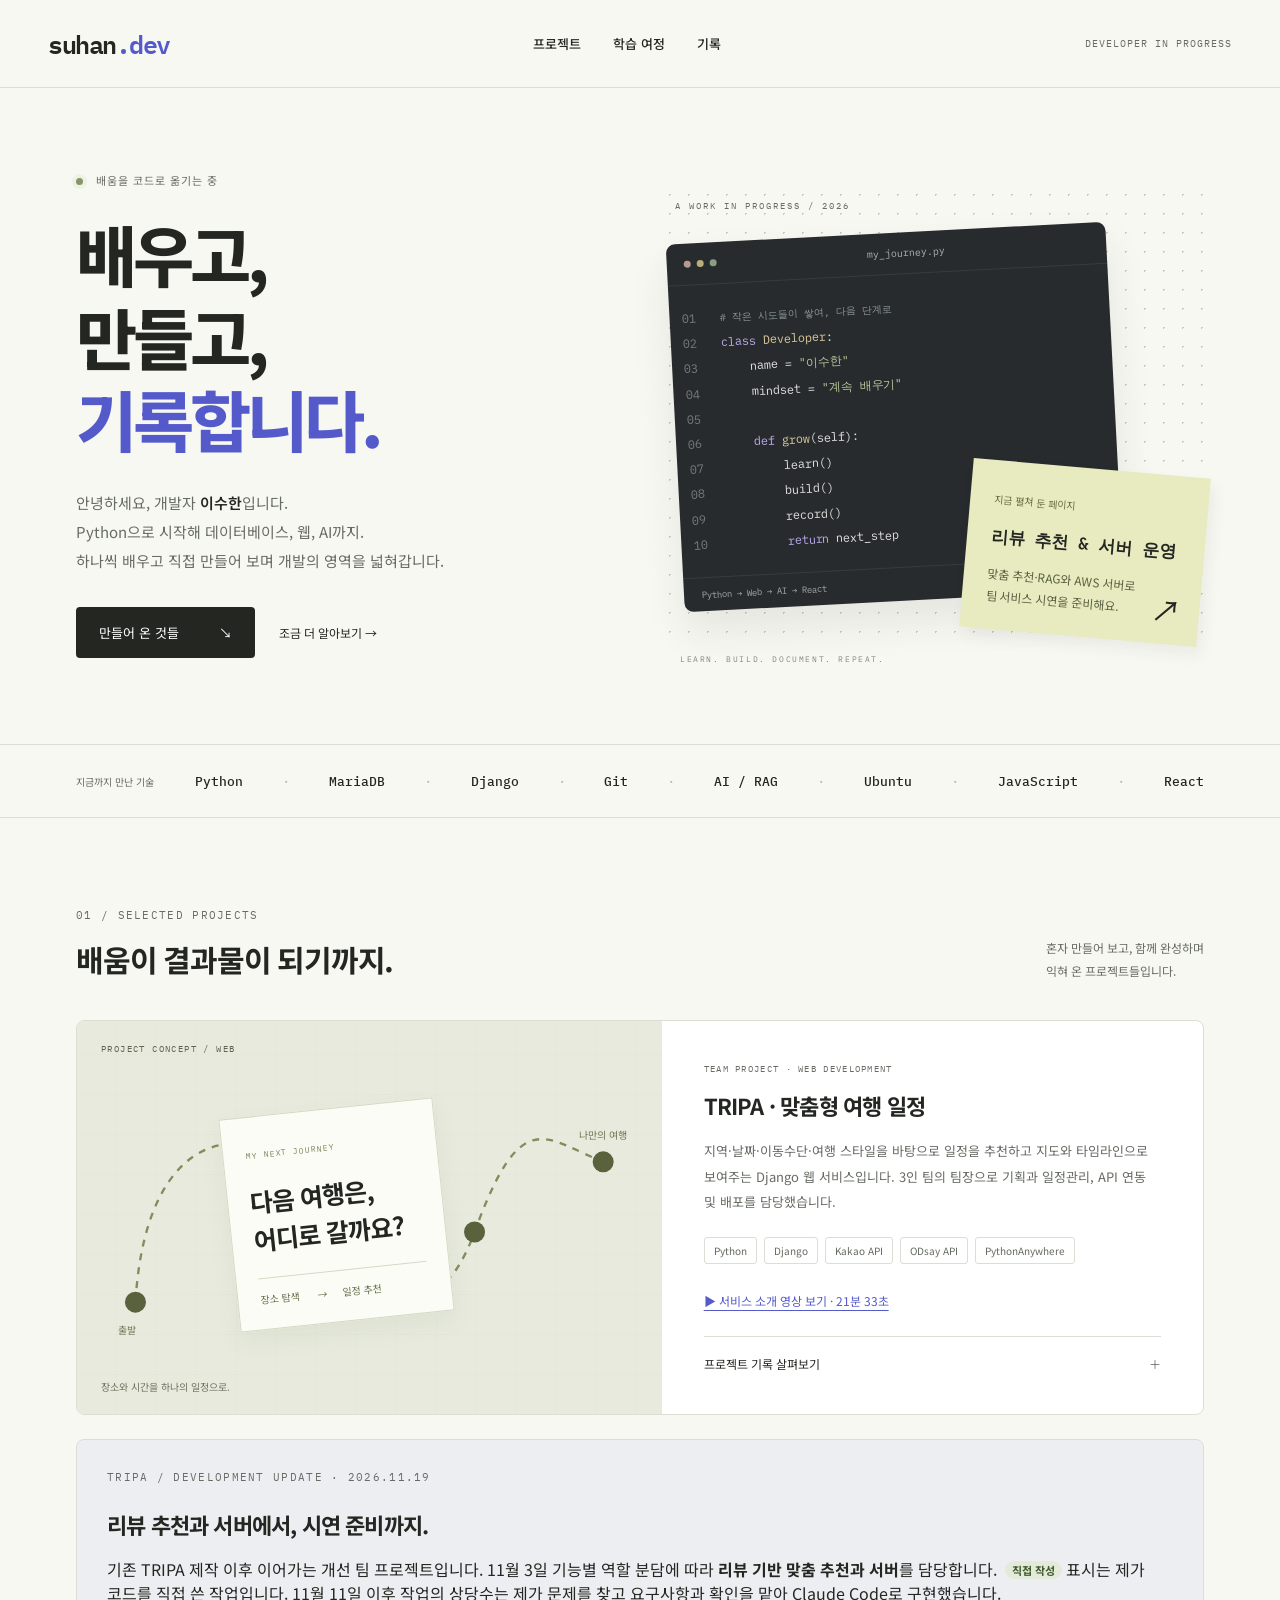
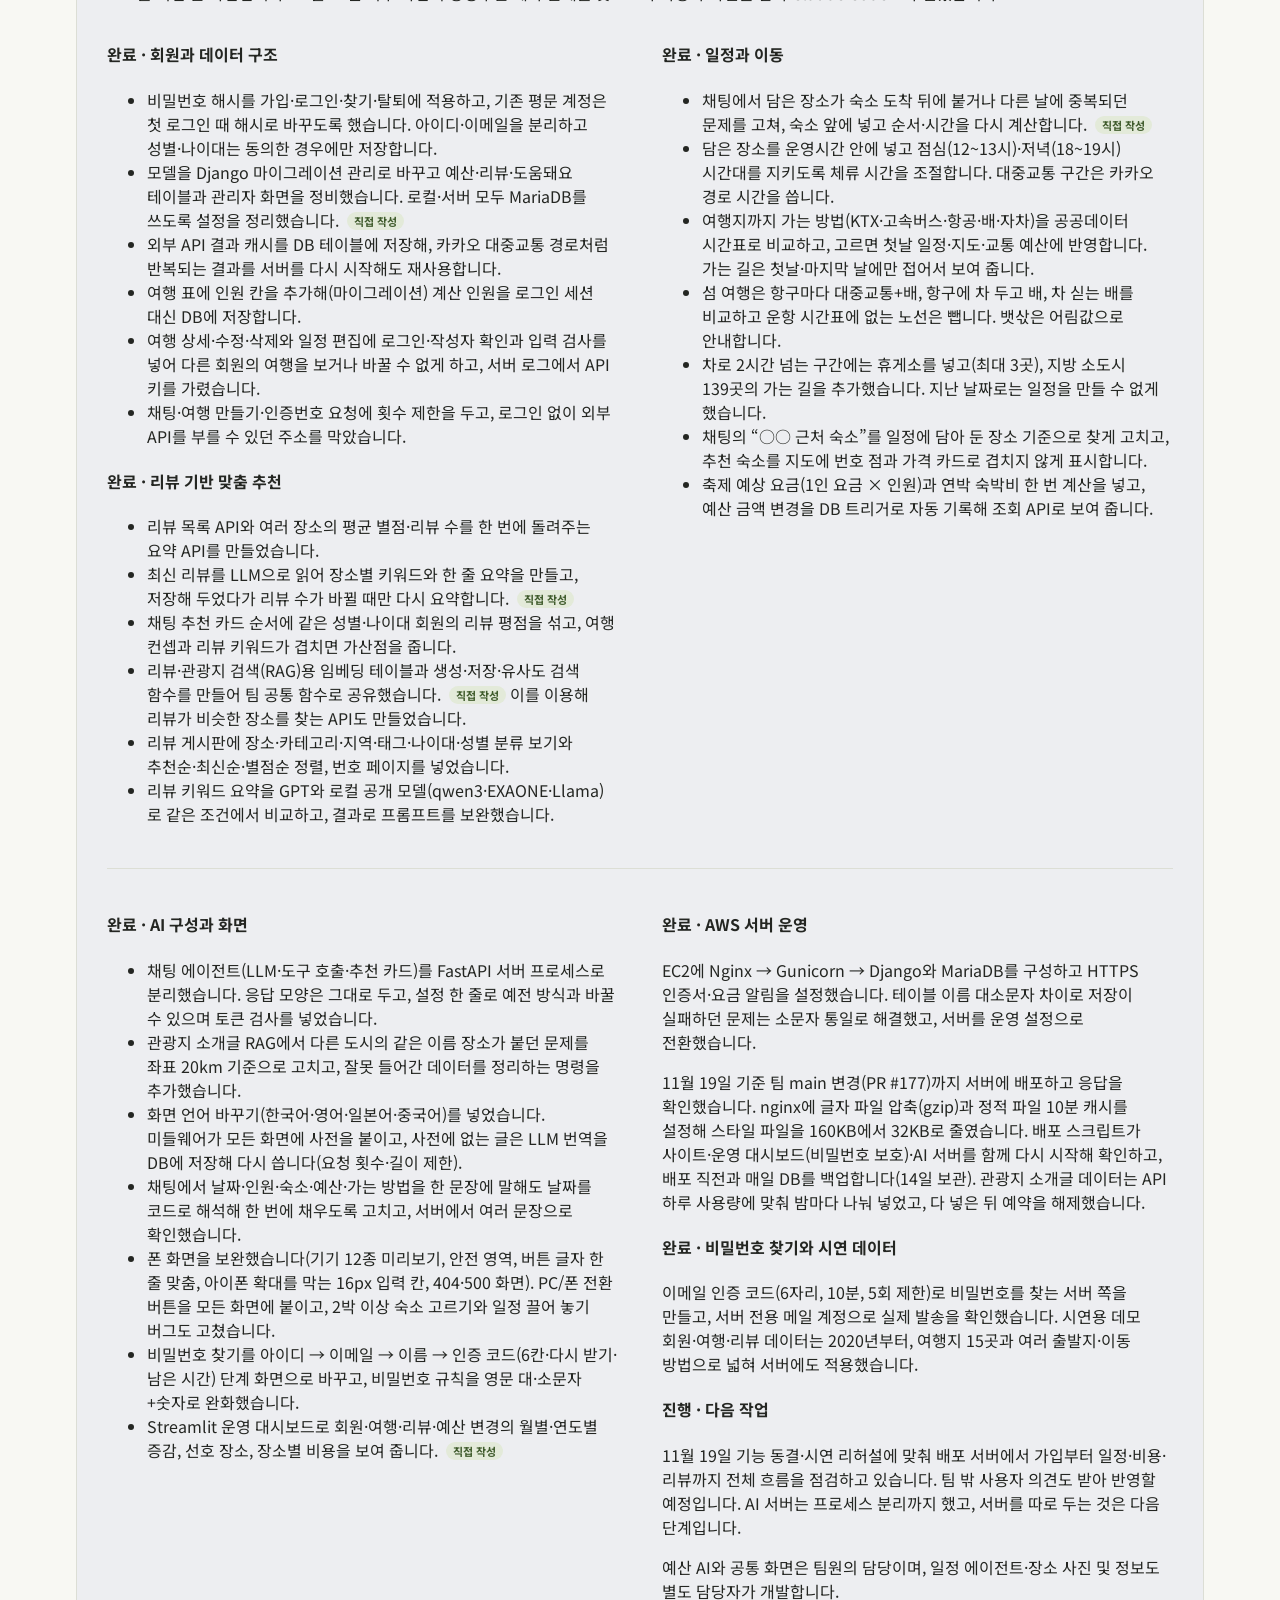
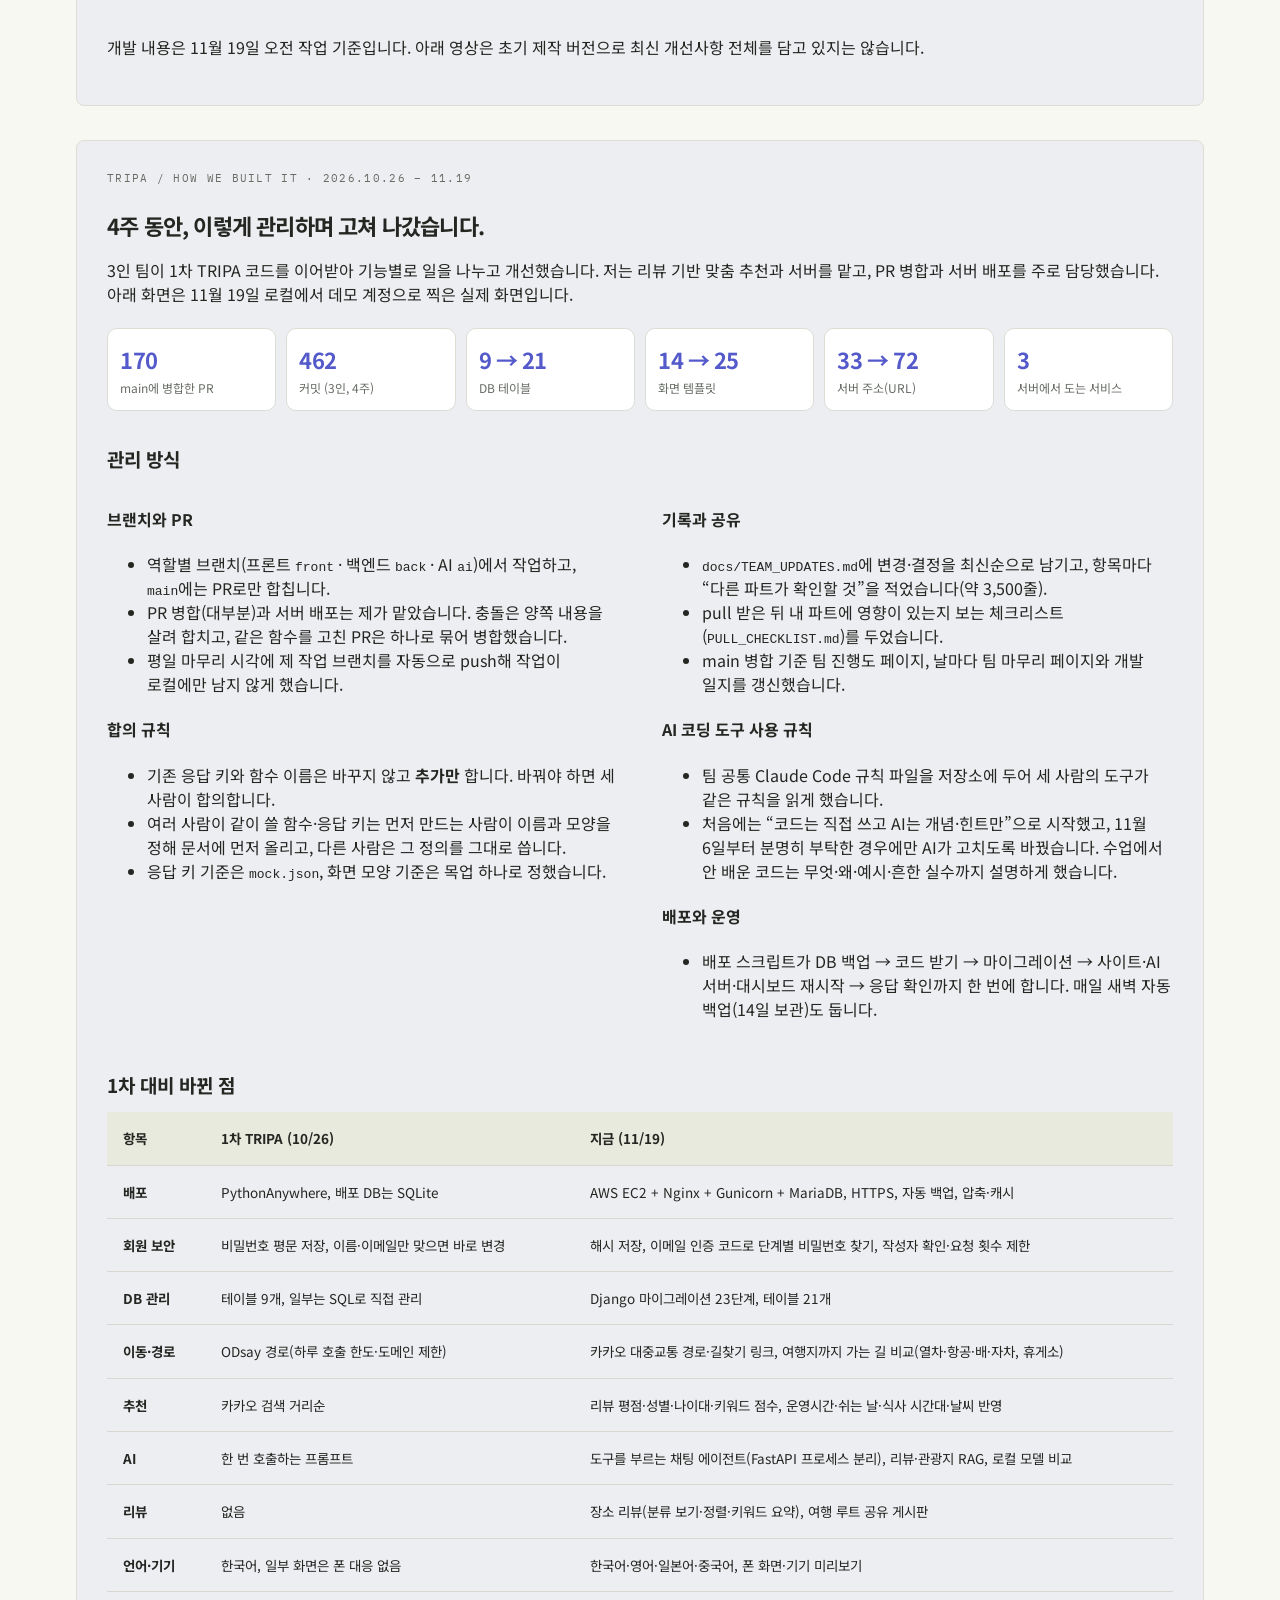
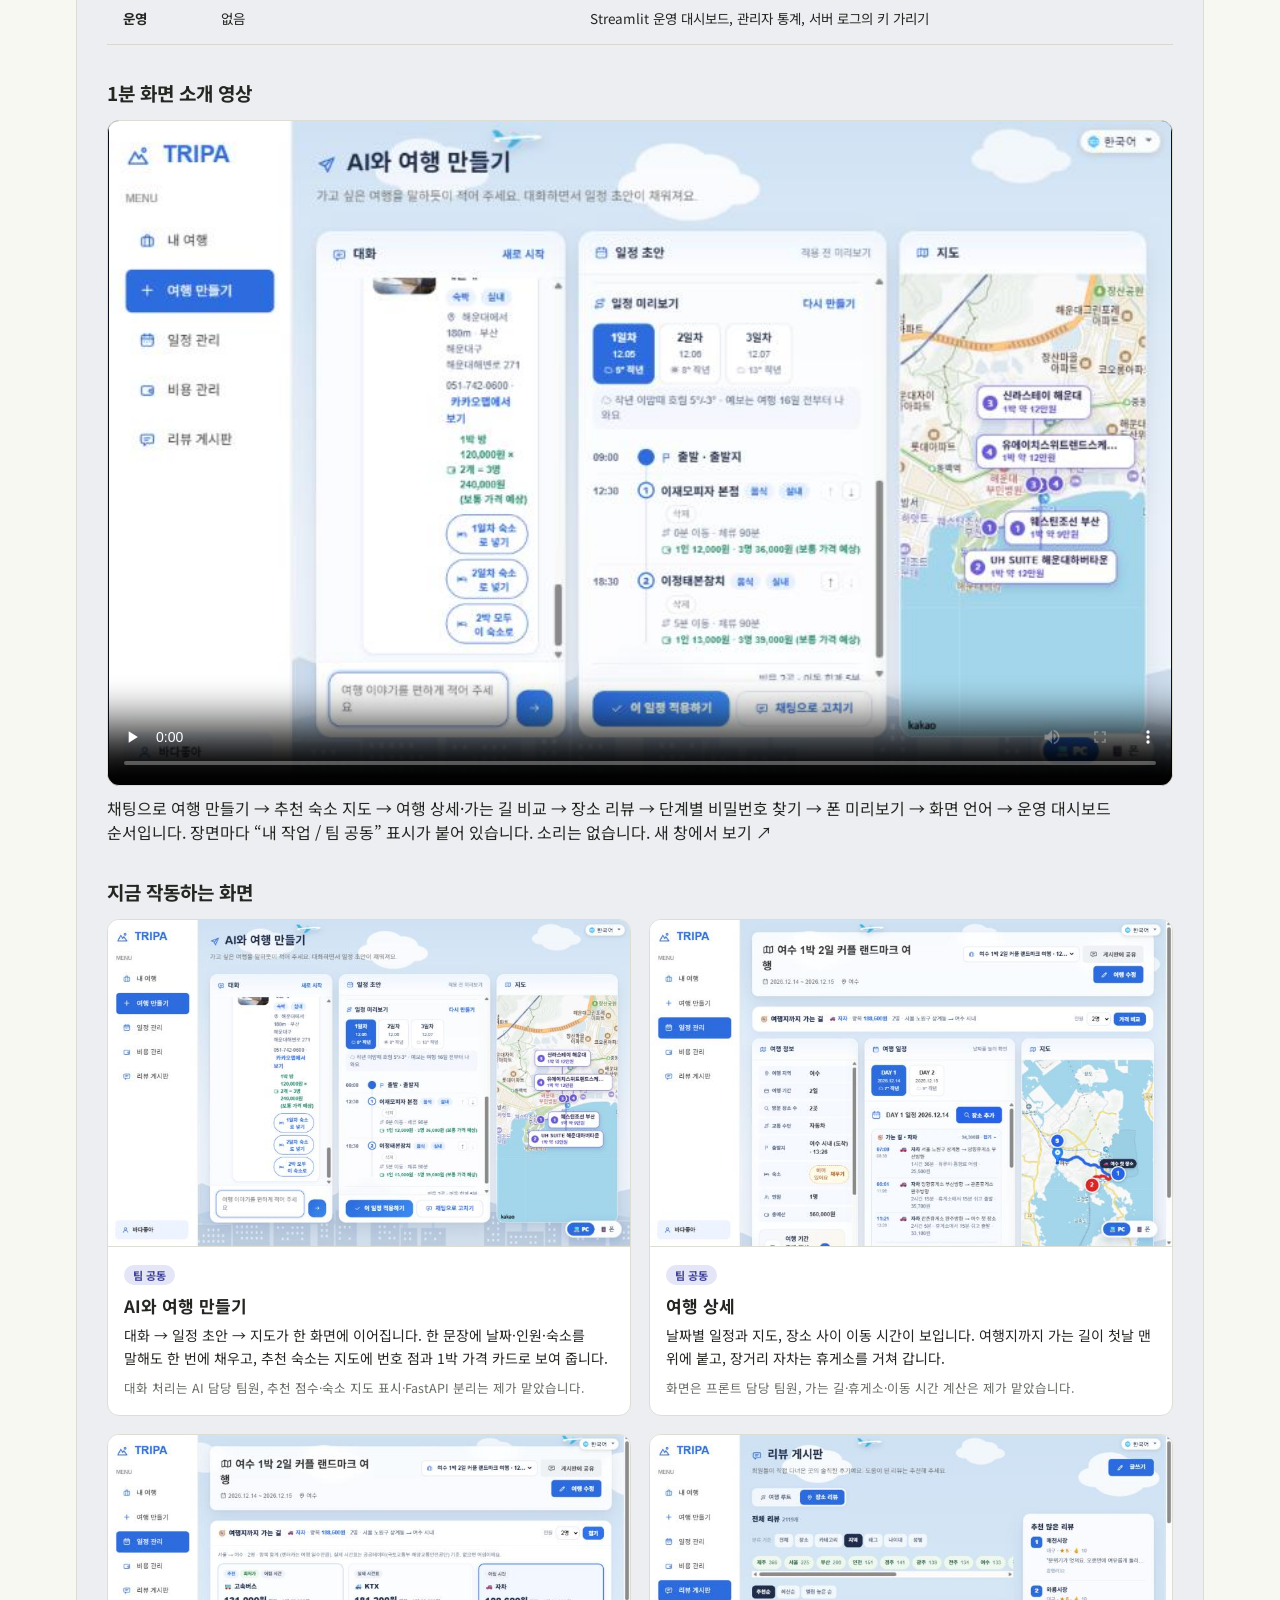
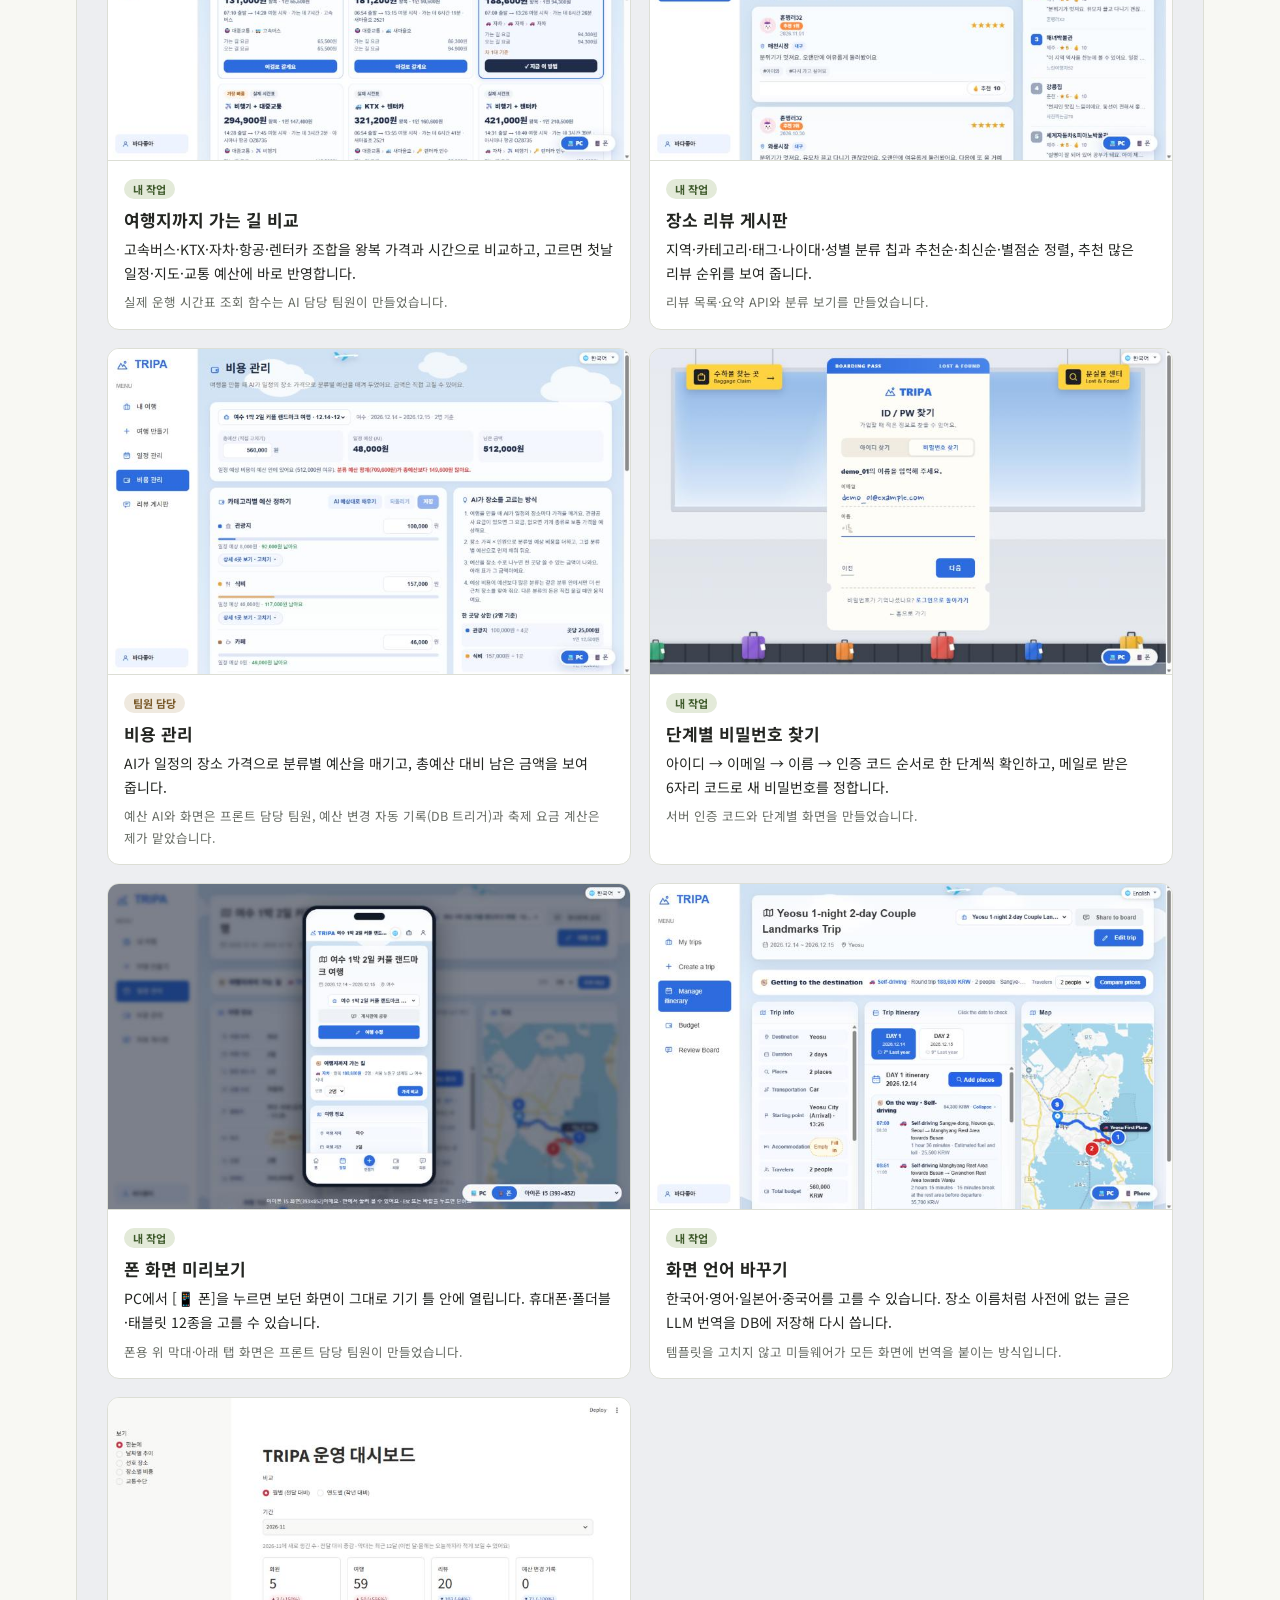
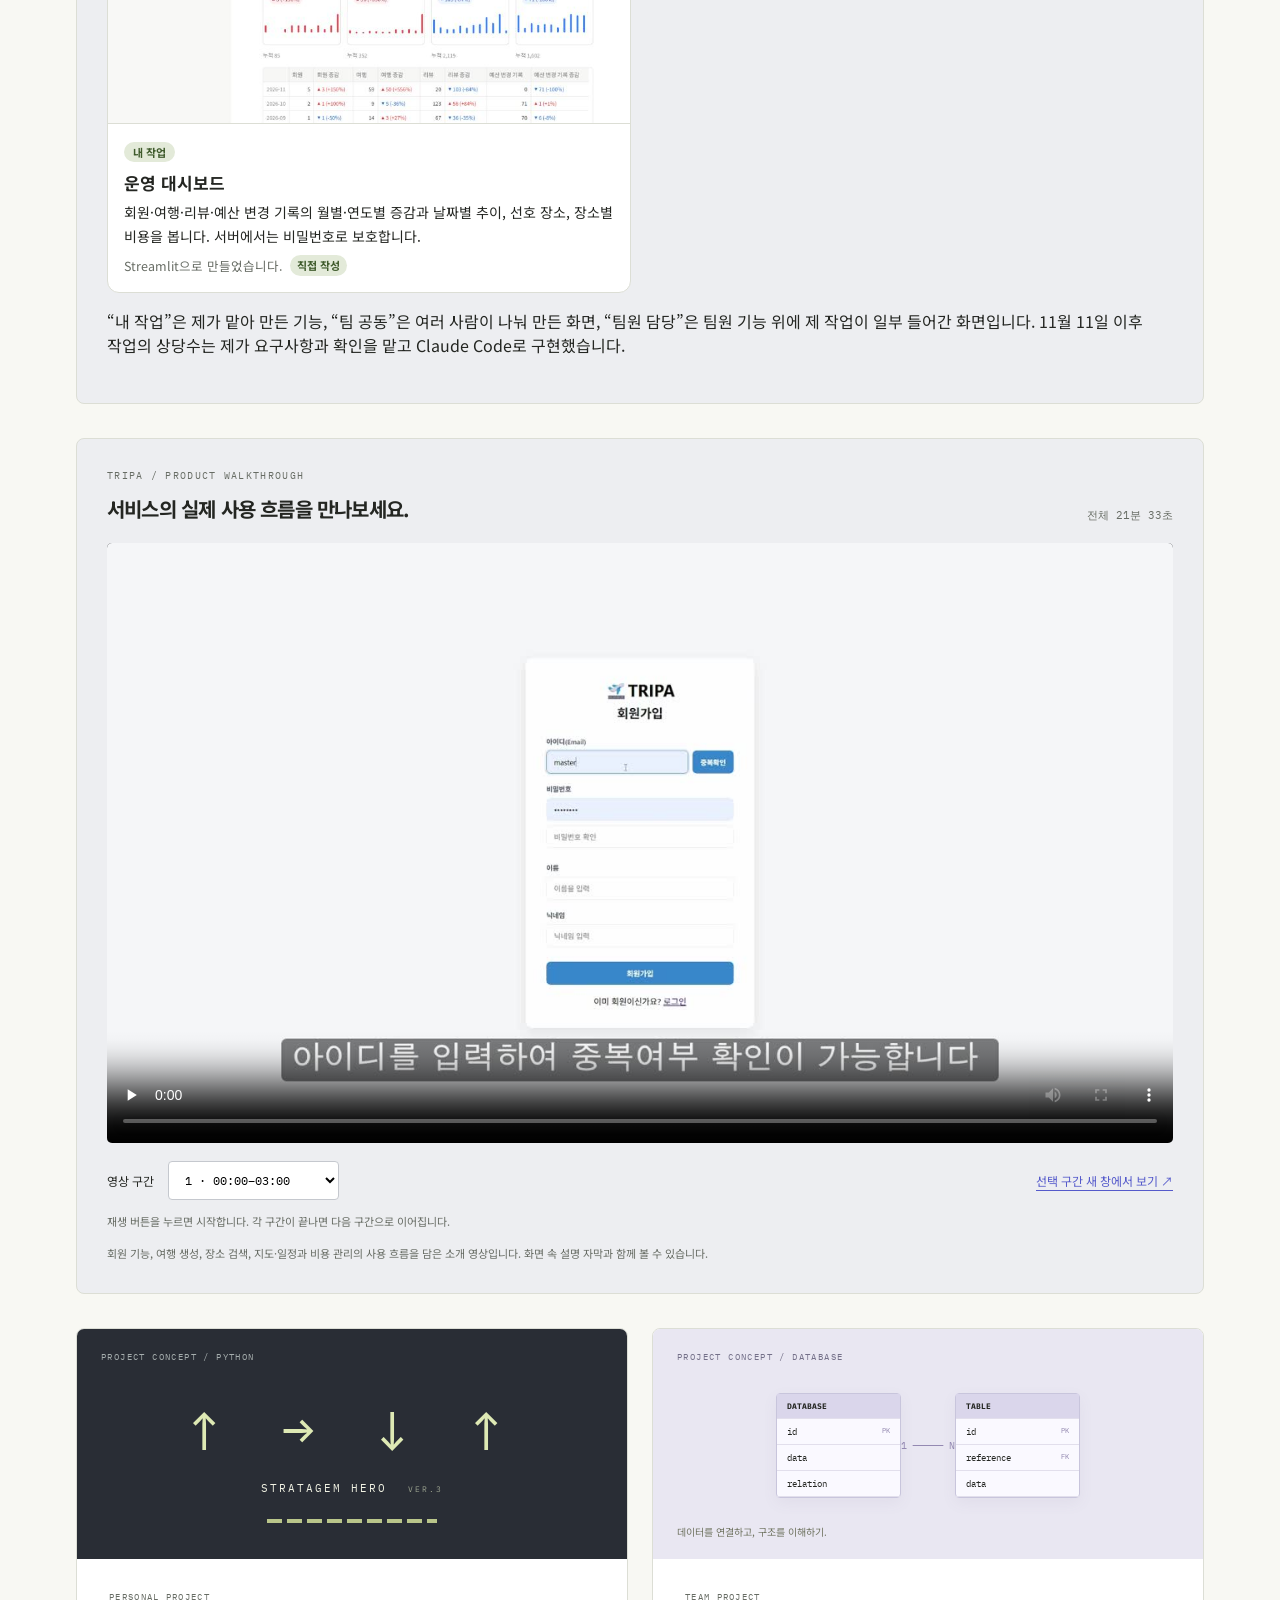
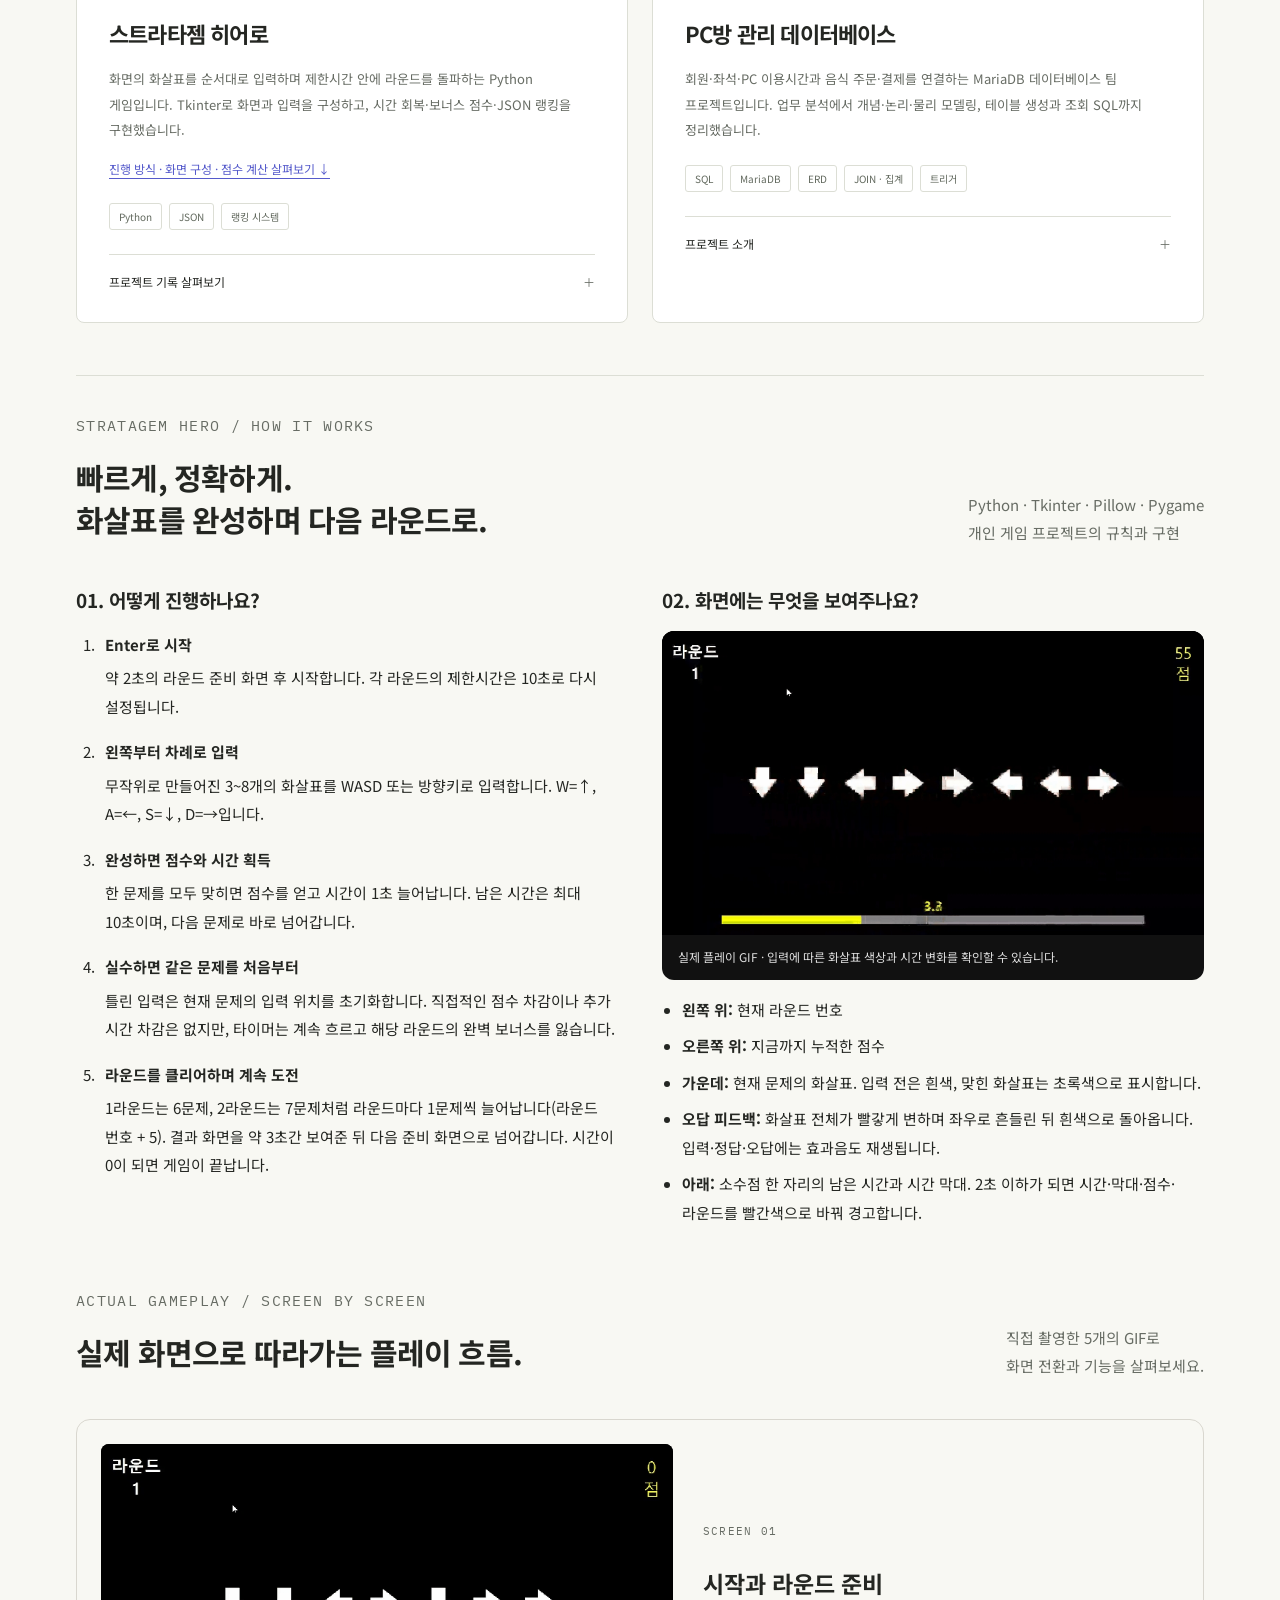
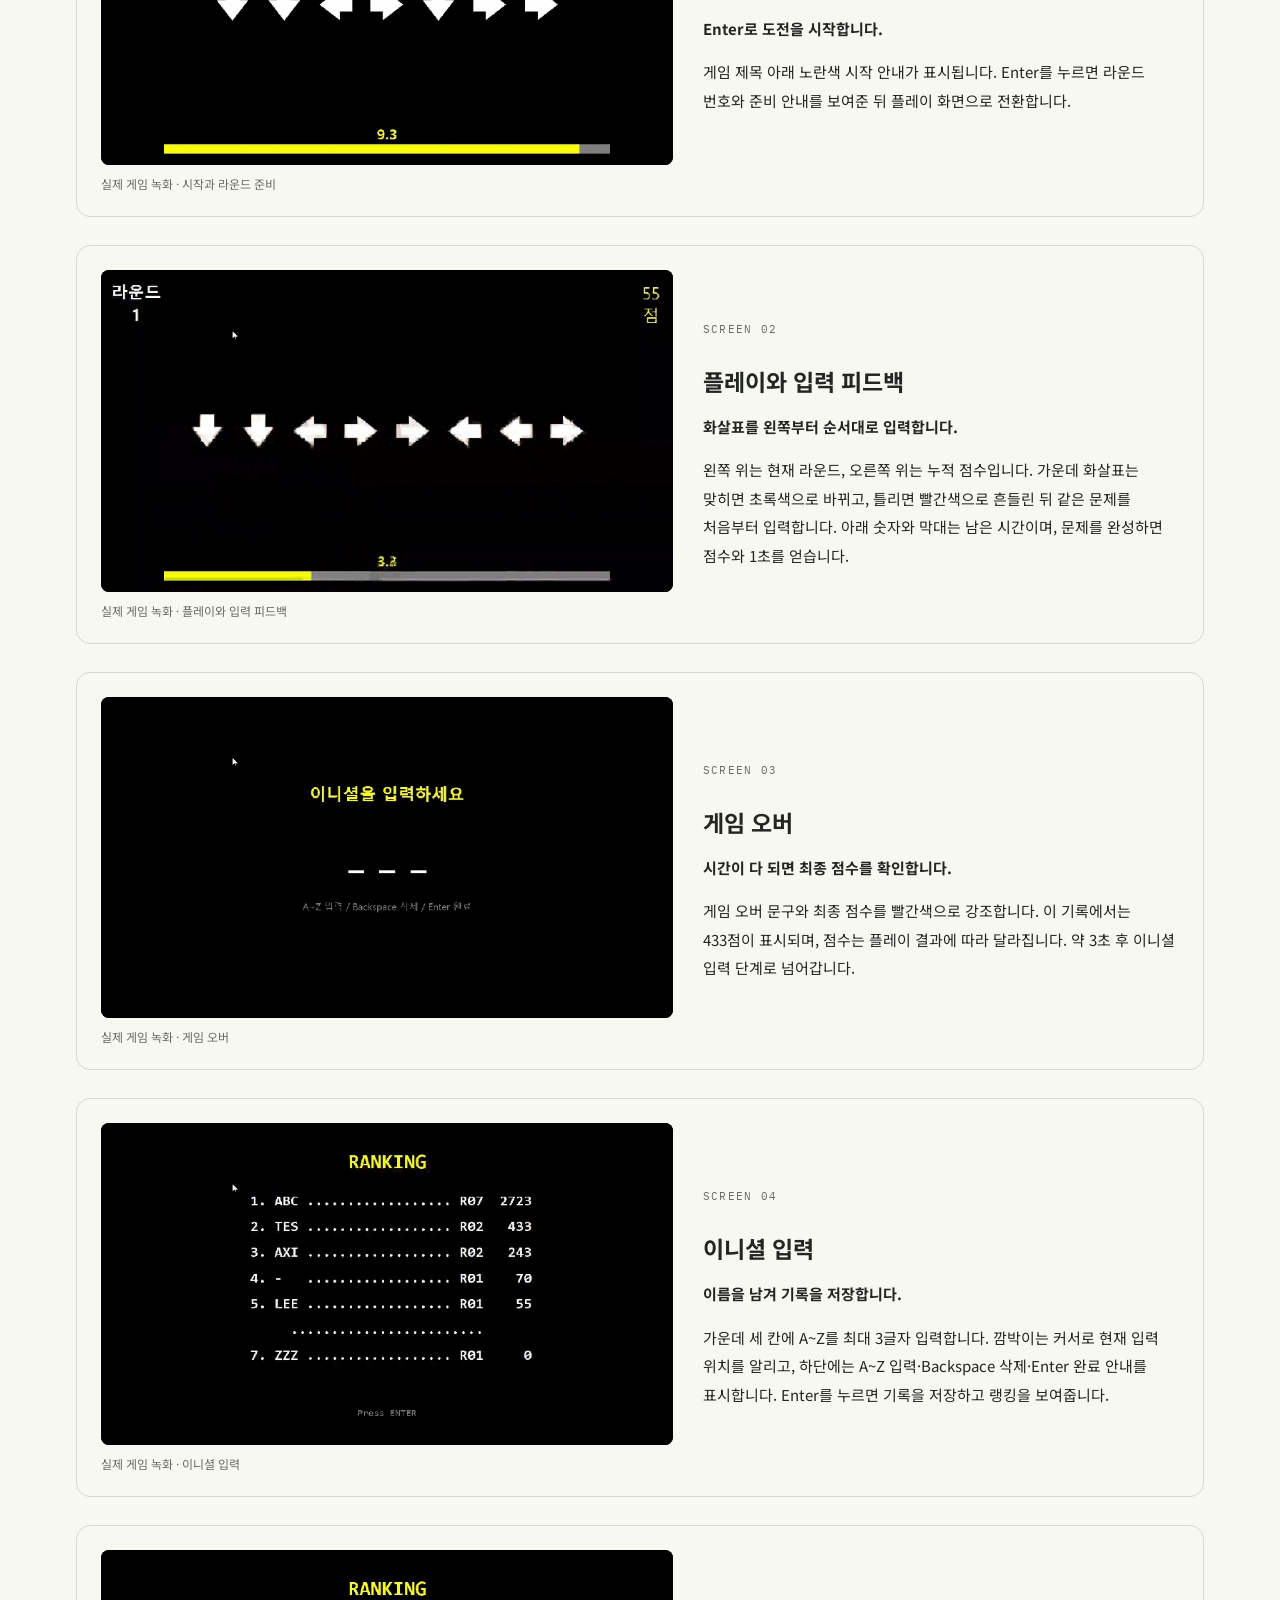
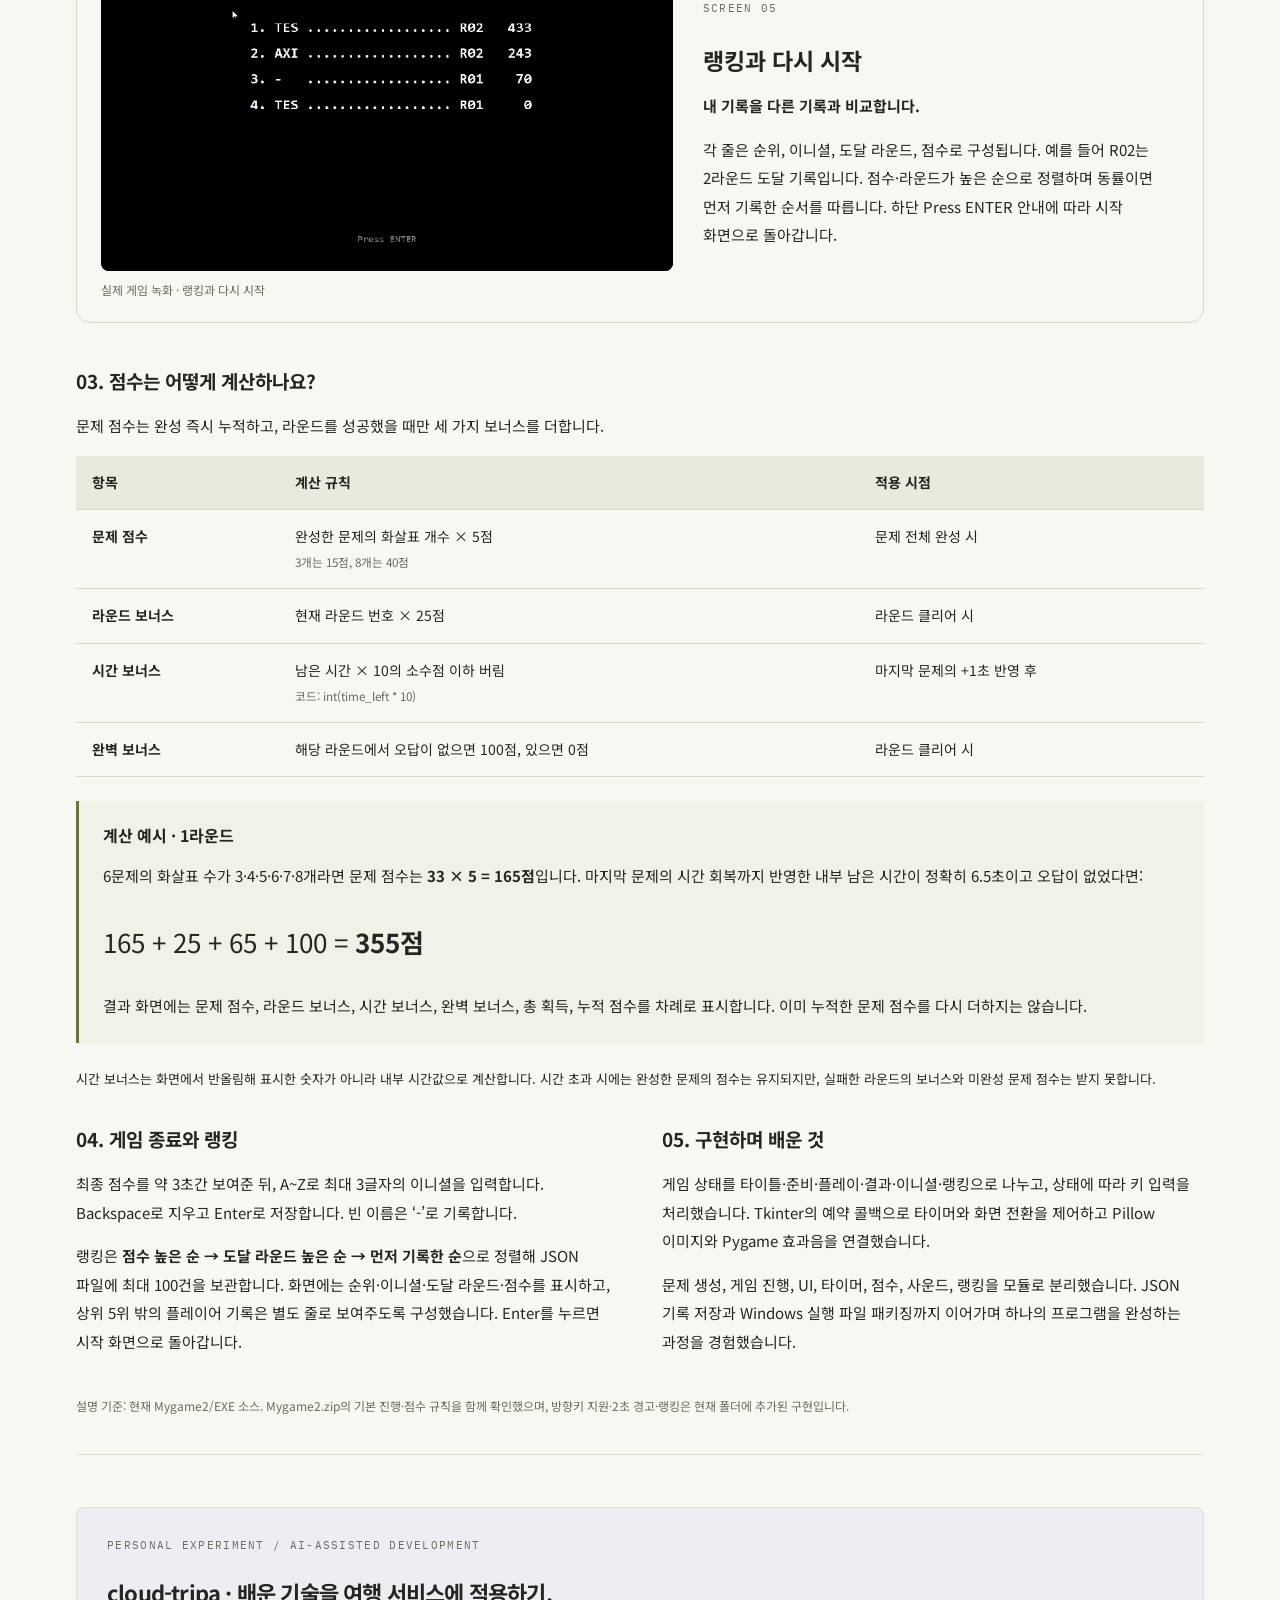
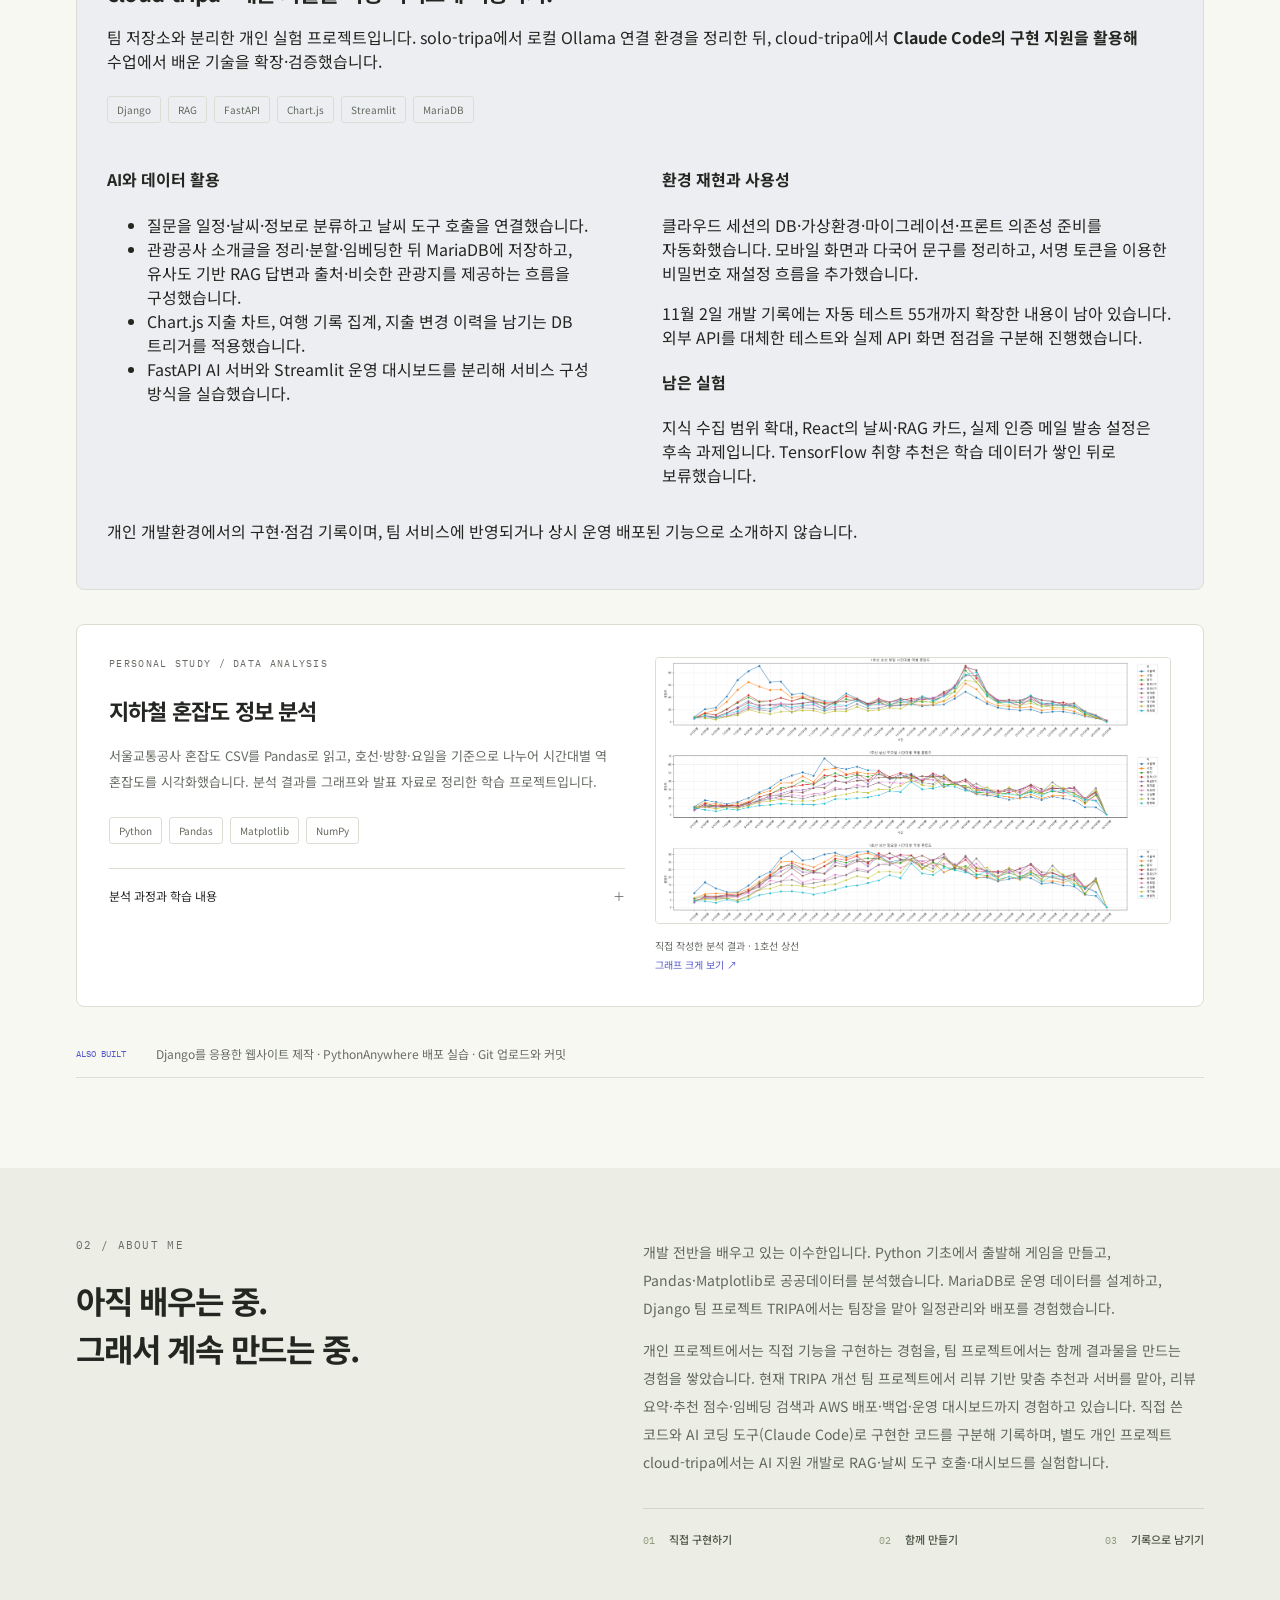
==== commit 5e920eba: "포트폴리오 사본: 화면 소개 영상과 process-video 조각 추가 Co-Authored-By: Claude Opus 5.5 <noreply@anthropic.com>" ====
--- a/index.html
+++ b/index.html
@@ -10,7 +10,7 @@
 <div class="skill-strip"><div class="wrap"><span>지금까지 만난 기술</span><strong>Python</strong><b>·</b><strong>MariaDB</strong><b>·</b><strong>Django</strong><b>·</b><strong>Git</strong><b>·</b><strong>AI / RAG</strong><b>·</b><strong>Ubuntu</strong><b>·</b><strong>JavaScript</strong><b>·</b><strong>React</strong></div></div>
 <section id="projects" class="wrap section"><div class="section-heading"><div><p class="eyebrow">01 / SELECTED PROJECTS</p><h2>배움이 결과물이 되기까지.</h2></div><p>혼자 만들어 보고, 함께 완성하며<br>익혀 온 프로젝트들입니다.</p></div>
 <article class="featured"><div class="project-visual travel" aria-label="여행 일정 프로젝트를 표현한 개념 그래픽"><span class="visual-label">PROJECT CONCEPT / WEB</span><div class="route"><span class="route-start">출발</span><svg viewBox="0 0 500 250" fill="none" aria-hidden="true"><path d="M50 190 C60 20 170 35 200 100 S300 240 340 130 S400 50 450 70" stroke="#858c5b" stroke-width="2" stroke-dasharray="6 6"/><circle cx="50" cy="190" r="9" fill="#59623d"/><circle cx="200" cy="100" r="9" fill="#59623d"/><circle cx="340" cy="130" r="9" fill="#59623d"/><circle cx="450" cy="70" r="9" fill="#59623d"/></svg><div class="route-card"><span>MY NEXT JOURNEY</span><strong>다음 여행은,<br>어디로 갈까요?</strong><div>장소 탐색 <i>→</i> 일정 추천</div></div><span class="route-end">나만의 여행</span></div><span class="visual-footer">장소와 시간을 하나의 일정으로.</span></div><div class="project-copy"><p class="eyebrow">TEAM PROJECT · WEB DEVELOPMENT</p><h3>TRIPA · 맞춤형 여행 일정</h3><p>지역·날짜·이동수단·여행 스타일을 바탕으로 일정을 추천하고 지도와 타임라인으로 보여주는 Django 웹 서비스입니다. 3인 팀의 팀장으로 기획과 일정관리, API 연동 및 배포를 담당했습니다.</p><div class="tags"><span>Python</span><span>Django</span><span>Kakao API</span><span>ODsay API</span><span>PythonAnywhere</span></div><a class="project-video-link" href="#tripa-video">▶ 서비스 소개 영상 보기 · 21분 33초</a><details><summary>프로젝트 기록 살펴보기 <span>＋</span></summary><div class="detail"><h4>서비스가 해결하는 문제</h4><p>여행 장소를 찾고 동선을 계산하는 번거로움을 줄이기 위해, 장소 검색부터 날짜별 일정·지도·비용 관리까지 연결했습니다. 사용자는 추천 일정을 확인한 뒤 장소와 시간을 조정할 수 있습니다.</p><h4>내가 맡은 일</h4><ul><li>팀장으로 요구사항을 정리하고 서비스의 전체 방향과 스케줄 서비스 구조 구상</li><li>일정관리, Kakao·ODsay API 연동 및 관리자 설정</li><li>PythonAnywhere 배포·수정, .env와 .gitignore 설정</li></ul><h4>일정 추천과 성능 개선</h4><p>출발지·숙소·체류시간·식사시간을 고려해 방문 순서를 구성했습니다. 후보 평가에는 거리 기반 예상 이동시간을 사용하고, 최종 구간의 상세 경로만 조회하도록 설계해 반복 API 호출과 응답 지연을 줄였습니다.</p><p class="small">발표 자료의 역할 분담표와 개발 기록을 바탕으로 정리했습니다. DB 변경 공유, Git 협업, 공통 설정 수정은 팀원들과 함께 진행했습니다.</p></div></details></div></article>
-<section class="video-section" id="tripa-update" aria-labelledby="tripa-update-title"><p class="eyebrow">TRIPA / DEVELOPMENT UPDATE · 2026.11.19</p><h3 id="tripa-update-title">리뷰 추천과 서버에서, 시연 준비까지.</h3><p>기존 TRIPA 제작 이후 이어가는 개선 팀 프로젝트입니다. 11월 3일 기능별 역할 분담에 따라 <strong>리뷰 기반 맞춤 추천과 서버</strong>를 담당합니다. <span class="own">직접 작성</span> 표시는 제가 코드를 직접 쓴 작업입니다. 11월 11일 이후 작업의 상당수는 제가 문제를 찾고 요구사항과 확인을 맡아 Claude Code로 구현했습니다.</p><div class="game-guide-grid"><div><h4>완료 · 회원과 데이터 구조</h4><ul><li>비밀번호 해시를 가입·로그인·찾기·탈퇴에 적용하고, 기존 평문 계정은 첫 로그인 때 해시로 바꾸도록 했습니다. 아이디·이메일을 분리하고 성별·나이대는 동의한 경우에만 저장합니다.</li><li>모델을 Django 마이그레이션 관리로 바꾸고 예산·리뷰·도움돼요 테이블과 관리자 화면을 정비했습니다. 로컬·서버 모두 MariaDB를 쓰도록 설정을 정리했습니다. <span class="own">직접 작성</span></li><li>외부 API 결과 캐시를 DB 테이블에 저장해, 카카오 대중교통 경로처럼 반복되는 결과를 서버를 다시 시작해도 재사용합니다.</li><li>여행 표에 인원 칸을 추가해(마이그레이션) 계산 인원을 로그인 세션 대신 DB에 저장합니다.</li><li>여행 상세·수정·삭제와 일정 편집에 로그인·작성자 확인과 입력 검사를 넣어 다른 회원의 여행을 보거나 바꿀 수 없게 하고, 서버 로그에서 API 키를 가렸습니다.</li><li>채팅·여행 만들기·인증번호 요청에 횟수 제한을 두고, 로그인 없이 외부 API를 부를 수 있던 주소를 막았습니다.</li></ul><h4>완료 · 리뷰 기반 맞춤 추천</h4><ul><li>리뷰 목록 API와 여러 장소의 평균 별점·리뷰 수를 한 번에 돌려주는 요약 API를 만들었습니다.</li><li>최신 리뷰를 LLM으로 읽어 장소별 키워드와 한 줄 요약을 만들고, 저장해 두었다가 리뷰 수가 바뀔 때만 다시 요약합니다. <span class="own">직접 작성</span></li><li>채팅 추천 카드 순서에 같은 성별·나이대 회원의 리뷰 평점을 섞고, 여행 컨셉과 리뷰 키워드가 겹치면 가산점을 줍니다.</li><li>리뷰·관광지 검색(RAG)용 임베딩 테이블과 생성·저장·유사도 검색 함수를 만들어 팀 공통 함수로 공유했습니다. <span class="own">직접 작성</span> 이를 이용해 리뷰가 비슷한 장소를 찾는 API도 만들었습니다.</li><li>리뷰 게시판에 장소·카테고리·지역·태그·나이대·성별 분류 보기와 추천순·최신순·별점순 정렬, 번호 페이지를 넣었습니다.</li><li>리뷰 키워드 요약을 GPT와 로컬 공개 모델(qwen3·EXAONE·Llama)로 같은 조건에서 비교하고, 결과로 프롬프트를 보완했습니다.</li></ul></div><div><h4>완료 · 일정과 이동</h4><ul><li>채팅에서 담은 장소가 숙소 도착 뒤에 붙거나 다른 날에 중복되던 문제를 고쳐, 숙소 앞에 넣고 순서·시간을 다시 계산합니다. <span class="own">직접 작성</span></li><li>담은 장소를 운영시간 안에 넣고 점심(12~13시)·저녁(18~19시) 시간대를 지키도록 체류 시간을 조절합니다. 대중교통 구간은 카카오 경로 시간을 씁니다.</li><li>여행지까지 가는 방법(KTX·고속버스·항공·배·자차)을 공공데이터 시간표로 비교하고, 고르면 첫날 일정·지도·교통 예산에 반영합니다. 가는 길은 첫날·마지막 날에만 접어서 보여 줍니다.</li><li>섬 여행은 항구마다 대중교통+배, 항구에 차 두고 배, 차 싣는 배를 비교하고 운항 시간표에 없는 노선은 뺍니다. 뱃삯은 어림값으로 안내합니다.</li><li>차로 2시간 넘는 구간에는 휴게소를 넣고(최대 3곳), 지방 소도시 139곳의 가는 길을 추가했습니다. 지난 날짜로는 일정을 만들 수 없게 했습니다.</li><li>채팅의 “○○ 근처 숙소”를 일정에 담아 둔 장소 기준으로 찾게 고치고, 추천 숙소를 지도에 번호 점과 가격 카드로 겹치지 않게 표시합니다.</li><li>축제 예상 요금(1인 요금 × 인원)과 연박 숙박비 한 번 계산을 넣고, 예산 금액 변경을 DB 트리거로 자동 기록해 조회 API로 보여 줍니다.</li></ul></div></div><div class="game-guide-grid"><div><h4>완료 · AI 구성과 화면</h4><ul><li>채팅 에이전트(LLM·도구 호출·추천 카드)를 FastAPI 서버 프로세스로 분리했습니다. 응답 모양은 그대로 두고, 설정 한 줄로 예전 방식과 바꿀 수 있으며 토큰 검사를 넣었습니다.</li><li>관광지 소개글 RAG에서 다른 도시의 같은 이름 장소가 붙던 문제를 좌표 20km 기준으로 고치고, 잘못 들어간 데이터를 정리하는 명령을 추가했습니다.</li><li>화면 언어 바꾸기(한국어·영어·일본어·중국어)를 넣었습니다. 미들웨어가 모든 화면에 사전을 붙이고, 사전에 없는 글은 LLM 번역을 DB에 저장해 다시 씁니다(요청 횟수·길이 제한).</li><li>채팅에서 날짜·인원·숙소·예산·가는 방법을 한 문장에 말해도 날짜를 코드로 해석해 한 번에 채우도록 고치고, 서버에서 여러 문장으로 확인했습니다.</li><li>폰 화면을 보완했습니다(기기 12종 미리보기, 안전 영역, 버튼 글자 한 줄 맞춤, 아이폰 확대를 막는 16px 입력 칸, 404·500 화면). PC/폰 전환 버튼을 모든 화면에 붙이고, 2박 이상 숙소 고르기와 일정 끌어 놓기 버그도 고쳤습니다.</li><li>비밀번호 찾기를 아이디 → 이메일 → 이름 → 인증 코드(6칸·다시 받기·남은 시간) 단계 화면으로 바꾸고, 비밀번호 규칙을 영문 대·소문자+숫자로 완화했습니다.</li><li>Streamlit 운영 대시보드로 회원·여행·리뷰·예산 변경의 월별·연도별 증감, 선호 장소, 장소별 비용을 보여 줍니다. <span class="own">직접 작성</span></li></ul></div><div><h4>완료 · AWS 서버 운영</h4><p>EC2에 Nginx → Gunicorn → Django와 MariaDB를 구성하고 HTTPS 인증서·요금 알림을 설정했습니다. 테이블 이름 대소문자 차이로 저장이 실패하던 문제는 소문자 통일로 해결했고, 서버를 운영 설정으로 전환했습니다.</p><p>11월 19일 기준 팀 main 변경(PR #177)까지 서버에 배포하고 응답을 확인했습니다. nginx에 글자 파일 압축(gzip)과 정적 파일 10분 캐시를 설정해 스타일 파일을 160KB에서 32KB로 줄였습니다. 배포 스크립트가 사이트·운영 대시보드(비밀번호 보호)·AI 서버를 함께 다시 시작해 확인하고, 배포 직전과 매일 DB를 백업합니다(14일 보관). 관광지 소개글 데이터는 API 하루 사용량에 맞춰 밤마다 나눠 넣었고, 다 넣은 뒤 예약을 해제했습니다.</p><h4>완료 · 비밀번호 찾기와 시연 데이터</h4><p>이메일 인증 코드(6자리, 10분, 5회 제한)로 비밀번호를 찾는 서버 쪽을 만들고, 서버 전용 메일 계정으로 실제 발송을 확인했습니다. 시연용 데모 회원·여행·리뷰 데이터는 2020년부터, 여행지 15곳과 여러 출발지·이동 방법으로 넓혀 서버에도 적용했습니다.</p><h4>진행 · 다음 작업</h4><p>11월 19일 기능 동결·시연 리허설에 맞춰 배포 서버에서 가입부터 일정·비용·리뷰까지 전체 흐름을 점검하고 있습니다. 팀 밖 사용자 의견도 받아 반영할 예정입니다. AI 서버는 프로세스 분리까지 했고, 서버를 따로 두는 것은 다음 단계입니다.</p><p class="small">예산 AI와 공통 화면은 팀원의 담당이며, 일정 에이전트·장소 사진 및 정보도 별도 담당자가 개발합니다.</p></div></div><p class="small">개발 내용은 11월 19일 오전 작업 기준입니다. 아래 영상은 초기 제작 버전으로 최신 개선사항 전체를 담고 있지는 않습니다.</p></section><section class="video-section" id="tripa-process" aria-labelledby="tripa-process-title"><p class="eyebrow">TRIPA / HOW WE BUILT IT · 2026.10.26 – 11.19</p><h3 id="tripa-process-title">4주 동안, 이렇게 관리하며 고쳐 나갔습니다.</h3><p>3인 팀이 1차 TRIPA 코드를 이어받아 기능별로 일을 나누고 개선했습니다. 저는 리뷰 기반 맞춤 추천과 서버를 맡고, PR 병합과 서버 배포를 주로 담당했습니다. 아래 화면은 11월 19일 로컬에서 데모 계정으로 찍은 실제 화면입니다.</p><div class="proc-stats"><div><b>170</b><span>main에 병합한 PR</span></div><div><b>462</b><span>커밋 (3인, 4주)</span></div><div><b>9 → 21</b><span>DB 테이블</span></div><div><b>14 → 25</b><span>화면 템플릿</span></div><div><b>33 → 72</b><span>서버 주소(URL)</span></div><div><b>3</b><span>서버에서 도는 서비스</span></div></div><h4 class="proc-title">관리 방식</h4><div class="game-guide-grid proc-manage"><div><h4>브랜치와 PR</h4><ul><li>역할별 브랜치(프론트 <code>front</code> · 백엔드 <code>back</code> · AI <code>ai</code>)에서 작업하고, <code>main</code>에는 PR로만 합칩니다.</li><li>PR 병합(대부분)과 서버 배포는 제가 맡았습니다. 충돌은 양쪽 내용을 살려 합치고, 같은 함수를 고친 PR은 하나로 묶어 병합했습니다.</li><li>평일 마무리 시각에 제 작업 브랜치를 자동으로 push해 작업이 로컬에만 남지 않게 했습니다.</li></ul><h4>합의 규칙</h4><ul><li>기존 응답 키와 함수 이름은 바꾸지 않고 <strong>추가만</strong> 합니다. 바꿔야 하면 세 사람이 합의합니다.</li><li>여러 사람이 같이 쓸 함수·응답 키는 먼저 만드는 사람이 이름과 모양을 정해 문서에 먼저 올리고, 다른 사람은 그 정의를 그대로 씁니다.</li><li>응답 키 기준은 <code>mock.json</code>, 화면 모양 기준은 목업 하나로 정했습니다.</li></ul></div><div><h4>기록과 공유</h4><ul><li><code>docs/TEAM_UPDATES.md</code>에 변경·결정을 최신순으로 남기고, 항목마다 “다른 파트가 확인할 것”을 적었습니다(약 3,500줄).</li><li>pull 받은 뒤 내 파트에 영향이 있는지 보는 체크리스트(<code>PULL_CHECKLIST.md</code>)를 두었습니다.</li><li>main 병합 기준 팀 진행도 페이지, 날마다 팀 마무리 페이지와 개발 일지를 갱신했습니다.</li></ul><h4>AI 코딩 도구 사용 규칙</h4><ul><li>팀 공통 Claude Code 규칙 파일을 저장소에 두어 세 사람의 도구가 같은 규칙을 읽게 했습니다.</li><li>처음에는 “코드는 직접 쓰고 AI는 개념·힌트만”으로 시작했고, 11월 6일부터 분명히 부탁한 경우에만 AI가 고치도록 바꿨습니다. 수업에서 안 배운 코드는 무엇·왜·예시·흔한 실수까지 설명하게 했습니다.</li></ul><h4>배포와 운영</h4><ul><li>배포 스크립트가 DB 백업 → 코드 받기 → 마이그레이션 → 사이트·AI 서버·대시보드 재시작 → 응답 확인까지 한 번에 합니다. 매일 새벽 자동 백업(14일 보관)도 둡니다.</li></ul></div></div><h4 class="proc-title">1차 대비 바뀐 점</h4><div class="score-table-wrap proc-compare"><table class="score-table"><thead><tr><th scope="col">항목</th><th scope="col">1차 TRIPA (10/26)</th><th scope="col">지금 (11/19)</th></tr></thead><tbody><tr><th scope="row">배포</th><td>PythonAnywhere, 배포 DB는 SQLite</td><td>AWS EC2 + Nginx + Gunicorn + MariaDB, HTTPS, 자동 백업, 압축·캐시</td></tr><tr><th scope="row">회원 보안</th><td>비밀번호 평문 저장, 이름·이메일만 맞으면 바로 변경</td><td>해시 저장, 이메일 인증 코드로 단계별 비밀번호 찾기, 작성자 확인·요청 횟수 제한</td></tr><tr><th scope="row">DB 관리</th><td>테이블 9개, 일부는 SQL로 직접 관리</td><td>Django 마이그레이션 23단계, 테이블 21개</td></tr><tr><th scope="row">이동·경로</th><td>ODsay 경로(하루 호출 한도·도메인 제한)</td><td>카카오 대중교통 경로·길찾기 링크, 여행지까지 가는 길 비교(열차·항공·배·자차, 휴게소)</td></tr><tr><th scope="row">추천</th><td>카카오 검색 거리순</td><td>리뷰 평점·성별·나이대·키워드 점수, 운영시간·쉬는 날·식사 시간대·날씨 반영</td></tr><tr><th scope="row">AI</th><td>한 번 호출하는 프롬프트</td><td>도구를 부르는 채팅 에이전트(FastAPI 프로세스 분리), 리뷰·관광지 RAG, 로컬 모델 비교</td></tr><tr><th scope="row">리뷰</th><td>없음</td><td>장소 리뷰(분류 보기·정렬·키워드 요약), 여행 루트 공유 게시판</td></tr><tr><th scope="row">언어·기기</th><td>한국어, 일부 화면은 폰 대응 없음</td><td>한국어·영어·일본어·중국어, 폰 화면·기기 미리보기</td></tr><tr><th scope="row">운영</th><td>없음</td><td>Streamlit 운영 대시보드, 관리자 통계, 서버 로그의 키 가리기</td></tr></tbody></table></div><h4 class="proc-title">지금 작동하는 화면</h4><div class="shot-grid"><figure class="shot"><a href="media/tripa2-chat.jpg" target="_blank" rel="noopener"><img src="media/tripa2-chat.jpg" alt="TRIPA AI와 여행 만들기 화면" width="800" height="500" loading="lazy"></a><figcaption><span class="who team">팀 공동</span><h4>AI와 여행 만들기</h4><p>대화 → 일정 초안 → 지도가 한 화면에 이어집니다. 한 문장에 날짜·인원·숙소를 말해도 한 번에 채우고, 추천 숙소는 지도에 번호 점과 1박 가격 카드로 보여 줍니다.</p><p class="small">대화 처리는 AI 담당 팀원, 추천 점수·숙소 지도 표시·FastAPI 분리는 제가 맡았습니다.</p></figcaption></figure><figure class="shot"><a href="media/tripa2-detail.jpg" target="_blank" rel="noopener"><img src="media/tripa2-detail.jpg" alt="TRIPA 여행 상세 화면" width="800" height="500" loading="lazy"></a><figcaption><span class="who team">팀 공동</span><h4>여행 상세</h4><p>날짜별 일정과 지도, 장소 사이 이동 시간이 보입니다. 여행지까지 가는 길이 첫날 맨 위에 붙고, 장거리 자차는 휴게소를 거쳐 갑니다.</p><p class="small">화면은 프론트 담당 팀원, 가는 길·휴게소·이동 시간 계산은 제가 맡았습니다.</p></figcaption></figure><figure class="shot"><a href="media/tripa2-access.jpg" target="_blank" rel="noopener"><img src="media/tripa2-access.jpg" alt="TRIPA 여행지까지 가는 길 비교 화면" width="800" height="500" loading="lazy"></a><figcaption><span class="who mine">내 작업</span><h4>여행지까지 가는 길 비교</h4><p>고속버스·KTX·자차·항공·렌터카 조합을 왕복 가격과 시간으로 비교하고, 고르면 첫날 일정·지도·교통 예산에 바로 반영합니다.</p><p class="small">실제 운행 시간표 조회 함수는 AI 담당 팀원이 만들었습니다.</p></figcaption></figure><figure class="shot"><a href="media/tripa2-reviews.jpg" target="_blank" rel="noopener"><img src="media/tripa2-reviews.jpg" alt="TRIPA 장소 리뷰 게시판 화면" width="800" height="500" loading="lazy"></a><figcaption><span class="who mine">내 작업</span><h4>장소 리뷰 게시판</h4><p>지역·카테고리·태그·나이대·성별 분류 칩과 추천순·최신순·별점순 정렬, 추천 많은 리뷰 순위를 보여 줍니다.</p><p class="small">리뷰 목록·요약 API와 분류 보기를 만들었습니다.</p></figcaption></figure><figure class="shot"><a href="media/tripa2-budget.jpg" target="_blank" rel="noopener"><img src="media/tripa2-budget.jpg" alt="TRIPA 비용 관리 화면" width="800" height="500" loading="lazy"></a><figcaption><span class="who mate">팀원 담당</span><h4>비용 관리</h4><p>AI가 일정의 장소 가격으로 분류별 예산을 매기고, 총예산 대비 남은 금액을 보여 줍니다.</p><p class="small">예산 AI와 화면은 프론트 담당 팀원, 예산 변경 자동 기록(DB 트리거)과 축제 요금 계산은 제가 맡았습니다.</p></figcaption></figure><figure class="shot"><a href="media/tripa2-pwfind.jpg" target="_blank" rel="noopener"><img src="media/tripa2-pwfind.jpg" alt="TRIPA 단계별 비밀번호 찾기 화면" width="800" height="500" loading="lazy"></a><figcaption><span class="who mine">내 작업</span><h4>단계별 비밀번호 찾기</h4><p>아이디 → 이메일 → 이름 → 인증 코드 순서로 한 단계씩 확인하고, 메일로 받은 6자리 코드로 새 비밀번호를 정합니다.</p><p class="small">서버 인증 코드와 단계별 화면을 만들었습니다.</p></figcaption></figure><figure class="shot"><a href="media/tripa2-phone.jpg" target="_blank" rel="noopener"><img src="media/tripa2-phone.jpg" alt="TRIPA 폰 화면 미리보기 화면" width="800" height="500" loading="lazy"></a><figcaption><span class="who mine">내 작업</span><h4>폰 화면 미리보기</h4><p>PC에서 [📱 폰]을 누르면 보던 화면이 그대로 기기 틀 안에 열립니다. 휴대폰·폴더블·태블릿 12종을 고를 수 있습니다.</p><p class="small">폰용 위 막대·아래 탭 화면은 프론트 담당 팀원이 만들었습니다.</p></figcaption></figure><figure class="shot"><a href="media/tripa2-english.jpg" target="_blank" rel="noopener"><img src="media/tripa2-english.jpg" alt="TRIPA 화면 언어 바꾸기 화면" width="800" height="500" loading="lazy"></a><figcaption><span class="who mine">내 작업</span><h4>화면 언어 바꾸기</h4><p>한국어·영어·일본어·중국어를 고를 수 있습니다. 장소 이름처럼 사전에 없는 글은 LLM 번역을 DB에 저장해 다시 씁니다.</p><p class="small">템플릿을 고치지 않고 미들웨어가 모든 화면에 번역을 붙이는 방식입니다.</p></figcaption></figure><figure class="shot"><a href="media/tripa2-dashboard.jpg" target="_blank" rel="noopener"><img src="media/tripa2-dashboard.jpg" alt="TRIPA 운영 대시보드 화면" width="800" height="500" loading="lazy"></a><figcaption><span class="who mine">내 작업</span><h4>운영 대시보드</h4><p>회원·여행·리뷰·예산 변경 기록의 월별·연도별 증감과 날짜별 추이, 선호 장소, 장소별 비용을 봅니다. 서버에서는 비밀번호로 보호합니다.</p><p class="small">Streamlit으로 만들었습니다. <span class="own">직접 작성</span></p></figcaption></figure></div><p class="small">“내 작업”은 제가 맡아 만든 기능, “팀 공동”은 여러 사람이 나눠 만든 화면, “팀원 담당”은 팀원 기능 위에 제 작업이 일부 들어간 화면입니다. 11월 11일 이후 작업의 상당수는 제가 요구사항과 확인을 맡고 Claude Code로 구현했습니다.</p></section><section class="video-section" id="tripa-video" aria-labelledby="video-heading"><div class="video-heading"><div><p class="eyebrow">TRIPA / PRODUCT WALKTHROUGH</p><h3 id="video-heading">서비스의 실제 사용 흐름을 만나보세요.</h3></div><span>전체 21분 33초</span></div><video id="tripa-player" controls playsinline preload="none" poster="media/tripa-poster.jpg" aria-label="Tripa 서비스 소개 영상"><source src="media/tripa-00.mp4" type="video/mp4">브라우저가 영상 재생을 지원하지 않습니다. 아래 구간 링크로 영상을 열어주세요.</video><div class="video-controls"><label for="video-part">영상 구간</label><select id="video-part" aria-describedby="video-status"><option value="0">1 · 00:00–03:00</option><option value="1">2 · 03:00–06:00</option><option value="2">3 · 06:00–09:00</option><option value="3">4 · 09:00–12:00</option><option value="4">5 · 12:00–15:00</option><option value="5">6 · 15:00–18:00</option><option value="6">7 · 18:00–21:00</option><option value="7">8 · 21:00–21:33</option></select><a id="video-direct" href="media/tripa-00.mp4" target="_blank" rel="noopener">선택 구간 새 창에서 보기 ↗</a></div><p id="video-status" role="status">재생 버튼을 누르면 시작합니다. 각 구간이 끝나면 다음 구간으로 이어집니다.</p><p class="video-description">회원 기능, 여행 생성, 장소 검색, 지도·일정과 비용 관리의 사용 흐름을 담은 소개 영상입니다. 화면 속 설명 자막과 함께 볼 수 있습니다.</p><noscript><p>구간 선택과 이어보기에는 JavaScript가 필요합니다.</p></noscript></section><div class="project-grid"><article class="project-card"><div class="project-visual game"><span class="visual-label">PROJECT CONCEPT / PYTHON</span><div class="arrows" aria-hidden="true">↑ → ↓ ↑</div><div class="game-caption">STRATAGEM HERO <span>VER.3</span></div><div class="pixel-line"></div></div><div class="card-copy"><p class="eyebrow">PERSONAL PROJECT</p><h3>스트라타젬 히어로</h3><p>화면의 화살표를 순서대로 입력하며 제한시간 안에 라운드를 돌파하는 Python 게임입니다. Tkinter로 화면과 입력을 구성하고, 시간 회복·보너스 점수·JSON 랭킹을 구현했습니다.</p><a class="project-video-link" href="#game-guide">진행 방식 · 화면 구성 · 점수 계산 살펴보기 ↓</a><div class="tags"><span>Python</span><span>JSON</span><span>랭킹 시스템</span></div><details><summary>프로젝트 기록 살펴보기 <span>＋</span></summary><div class="detail"><p>JSON 파일로 점수를 저장하고, 점수·라운드·달성 시간을 기준으로 순위를 정렬했습니다. 상위 5명과 플레이어의 순위를 표시하고, Enter 키로 시작·메인 화면 복귀 흐름을 구성했습니다.</p><p>ver.3 배포 자료는 Windows 실행 파일과 ranking.json으로 구성되어 있습니다. 게임 로직뿐 아니라 실행 파일 배포와 기록 파일 관리까지 경험했습니다.</p></div></details></div></article>
+<section class="video-section" id="tripa-update" aria-labelledby="tripa-update-title"><p class="eyebrow">TRIPA / DEVELOPMENT UPDATE · 2026.11.19</p><h3 id="tripa-update-title">리뷰 추천과 서버에서, 시연 준비까지.</h3><p>기존 TRIPA 제작 이후 이어가는 개선 팀 프로젝트입니다. 11월 3일 기능별 역할 분담에 따라 <strong>리뷰 기반 맞춤 추천과 서버</strong>를 담당합니다. <span class="own">직접 작성</span> 표시는 제가 코드를 직접 쓴 작업입니다. 11월 11일 이후 작업의 상당수는 제가 문제를 찾고 요구사항과 확인을 맡아 Claude Code로 구현했습니다.</p><div class="game-guide-grid"><div><h4>완료 · 회원과 데이터 구조</h4><ul><li>비밀번호 해시를 가입·로그인·찾기·탈퇴에 적용하고, 기존 평문 계정은 첫 로그인 때 해시로 바꾸도록 했습니다. 아이디·이메일을 분리하고 성별·나이대는 동의한 경우에만 저장합니다.</li><li>모델을 Django 마이그레이션 관리로 바꾸고 예산·리뷰·도움돼요 테이블과 관리자 화면을 정비했습니다. 로컬·서버 모두 MariaDB를 쓰도록 설정을 정리했습니다. <span class="own">직접 작성</span></li><li>외부 API 결과 캐시를 DB 테이블에 저장해, 카카오 대중교통 경로처럼 반복되는 결과를 서버를 다시 시작해도 재사용합니다.</li><li>여행 표에 인원 칸을 추가해(마이그레이션) 계산 인원을 로그인 세션 대신 DB에 저장합니다.</li><li>여행 상세·수정·삭제와 일정 편집에 로그인·작성자 확인과 입력 검사를 넣어 다른 회원의 여행을 보거나 바꿀 수 없게 하고, 서버 로그에서 API 키를 가렸습니다.</li><li>채팅·여행 만들기·인증번호 요청에 횟수 제한을 두고, 로그인 없이 외부 API를 부를 수 있던 주소를 막았습니다.</li></ul><h4>완료 · 리뷰 기반 맞춤 추천</h4><ul><li>리뷰 목록 API와 여러 장소의 평균 별점·리뷰 수를 한 번에 돌려주는 요약 API를 만들었습니다.</li><li>최신 리뷰를 LLM으로 읽어 장소별 키워드와 한 줄 요약을 만들고, 저장해 두었다가 리뷰 수가 바뀔 때만 다시 요약합니다. <span class="own">직접 작성</span></li><li>채팅 추천 카드 순서에 같은 성별·나이대 회원의 리뷰 평점을 섞고, 여행 컨셉과 리뷰 키워드가 겹치면 가산점을 줍니다.</li><li>리뷰·관광지 검색(RAG)용 임베딩 테이블과 생성·저장·유사도 검색 함수를 만들어 팀 공통 함수로 공유했습니다. <span class="own">직접 작성</span> 이를 이용해 리뷰가 비슷한 장소를 찾는 API도 만들었습니다.</li><li>리뷰 게시판에 장소·카테고리·지역·태그·나이대·성별 분류 보기와 추천순·최신순·별점순 정렬, 번호 페이지를 넣었습니다.</li><li>리뷰 키워드 요약을 GPT와 로컬 공개 모델(qwen3·EXAONE·Llama)로 같은 조건에서 비교하고, 결과로 프롬프트를 보완했습니다.</li></ul></div><div><h4>완료 · 일정과 이동</h4><ul><li>채팅에서 담은 장소가 숙소 도착 뒤에 붙거나 다른 날에 중복되던 문제를 고쳐, 숙소 앞에 넣고 순서·시간을 다시 계산합니다. <span class="own">직접 작성</span></li><li>담은 장소를 운영시간 안에 넣고 점심(12~13시)·저녁(18~19시) 시간대를 지키도록 체류 시간을 조절합니다. 대중교통 구간은 카카오 경로 시간을 씁니다.</li><li>여행지까지 가는 방법(KTX·고속버스·항공·배·자차)을 공공데이터 시간표로 비교하고, 고르면 첫날 일정·지도·교통 예산에 반영합니다. 가는 길은 첫날·마지막 날에만 접어서 보여 줍니다.</li><li>섬 여행은 항구마다 대중교통+배, 항구에 차 두고 배, 차 싣는 배를 비교하고 운항 시간표에 없는 노선은 뺍니다. 뱃삯은 어림값으로 안내합니다.</li><li>차로 2시간 넘는 구간에는 휴게소를 넣고(최대 3곳), 지방 소도시 139곳의 가는 길을 추가했습니다. 지난 날짜로는 일정을 만들 수 없게 했습니다.</li><li>채팅의 “○○ 근처 숙소”를 일정에 담아 둔 장소 기준으로 찾게 고치고, 추천 숙소를 지도에 번호 점과 가격 카드로 겹치지 않게 표시합니다.</li><li>축제 예상 요금(1인 요금 × 인원)과 연박 숙박비 한 번 계산을 넣고, 예산 금액 변경을 DB 트리거로 자동 기록해 조회 API로 보여 줍니다.</li></ul></div></div><div class="game-guide-grid"><div><h4>완료 · AI 구성과 화면</h4><ul><li>채팅 에이전트(LLM·도구 호출·추천 카드)를 FastAPI 서버 프로세스로 분리했습니다. 응답 모양은 그대로 두고, 설정 한 줄로 예전 방식과 바꿀 수 있으며 토큰 검사를 넣었습니다.</li><li>관광지 소개글 RAG에서 다른 도시의 같은 이름 장소가 붙던 문제를 좌표 20km 기준으로 고치고, 잘못 들어간 데이터를 정리하는 명령을 추가했습니다.</li><li>화면 언어 바꾸기(한국어·영어·일본어·중국어)를 넣었습니다. 미들웨어가 모든 화면에 사전을 붙이고, 사전에 없는 글은 LLM 번역을 DB에 저장해 다시 씁니다(요청 횟수·길이 제한).</li><li>채팅에서 날짜·인원·숙소·예산·가는 방법을 한 문장에 말해도 날짜를 코드로 해석해 한 번에 채우도록 고치고, 서버에서 여러 문장으로 확인했습니다.</li><li>폰 화면을 보완했습니다(기기 12종 미리보기, 안전 영역, 버튼 글자 한 줄 맞춤, 아이폰 확대를 막는 16px 입력 칸, 404·500 화면). PC/폰 전환 버튼을 모든 화면에 붙이고, 2박 이상 숙소 고르기와 일정 끌어 놓기 버그도 고쳤습니다.</li><li>비밀번호 찾기를 아이디 → 이메일 → 이름 → 인증 코드(6칸·다시 받기·남은 시간) 단계 화면으로 바꾸고, 비밀번호 규칙을 영문 대·소문자+숫자로 완화했습니다.</li><li>Streamlit 운영 대시보드로 회원·여행·리뷰·예산 변경의 월별·연도별 증감, 선호 장소, 장소별 비용을 보여 줍니다. <span class="own">직접 작성</span></li></ul></div><div><h4>완료 · AWS 서버 운영</h4><p>EC2에 Nginx → Gunicorn → Django와 MariaDB를 구성하고 HTTPS 인증서·요금 알림을 설정했습니다. 테이블 이름 대소문자 차이로 저장이 실패하던 문제는 소문자 통일로 해결했고, 서버를 운영 설정으로 전환했습니다.</p><p>11월 19일 기준 팀 main 변경(PR #177)까지 서버에 배포하고 응답을 확인했습니다. nginx에 글자 파일 압축(gzip)과 정적 파일 10분 캐시를 설정해 스타일 파일을 160KB에서 32KB로 줄였습니다. 배포 스크립트가 사이트·운영 대시보드(비밀번호 보호)·AI 서버를 함께 다시 시작해 확인하고, 배포 직전과 매일 DB를 백업합니다(14일 보관). 관광지 소개글 데이터는 API 하루 사용량에 맞춰 밤마다 나눠 넣었고, 다 넣은 뒤 예약을 해제했습니다.</p><h4>완료 · 비밀번호 찾기와 시연 데이터</h4><p>이메일 인증 코드(6자리, 10분, 5회 제한)로 비밀번호를 찾는 서버 쪽을 만들고, 서버 전용 메일 계정으로 실제 발송을 확인했습니다. 시연용 데모 회원·여행·리뷰 데이터는 2020년부터, 여행지 15곳과 여러 출발지·이동 방법으로 넓혀 서버에도 적용했습니다.</p><h4>진행 · 다음 작업</h4><p>11월 19일 기능 동결·시연 리허설에 맞춰 배포 서버에서 가입부터 일정·비용·리뷰까지 전체 흐름을 점검하고 있습니다. 팀 밖 사용자 의견도 받아 반영할 예정입니다. AI 서버는 프로세스 분리까지 했고, 서버를 따로 두는 것은 다음 단계입니다.</p><p class="small">예산 AI와 공통 화면은 팀원의 담당이며, 일정 에이전트·장소 사진 및 정보도 별도 담당자가 개발합니다.</p></div></div><p class="small">개발 내용은 11월 19일 오전 작업 기준입니다. 아래 영상은 초기 제작 버전으로 최신 개선사항 전체를 담고 있지는 않습니다.</p></section><section class="video-section" id="tripa-process" aria-labelledby="tripa-process-title"><p class="eyebrow">TRIPA / HOW WE BUILT IT · 2026.10.26 – 11.19</p><h3 id="tripa-process-title">4주 동안, 이렇게 관리하며 고쳐 나갔습니다.</h3><p>3인 팀이 1차 TRIPA 코드를 이어받아 기능별로 일을 나누고 개선했습니다. 저는 리뷰 기반 맞춤 추천과 서버를 맡고, PR 병합과 서버 배포를 주로 담당했습니다. 아래 화면은 11월 19일 로컬에서 데모 계정으로 찍은 실제 화면입니다.</p><div class="proc-stats"><div><b>170</b><span>main에 병합한 PR</span></div><div><b>462</b><span>커밋 (3인, 4주)</span></div><div><b>9 → 21</b><span>DB 테이블</span></div><div><b>14 → 25</b><span>화면 템플릿</span></div><div><b>33 → 72</b><span>서버 주소(URL)</span></div><div><b>3</b><span>서버에서 도는 서비스</span></div></div><h4 class="proc-title">관리 방식</h4><div class="game-guide-grid proc-manage"><div><h4>브랜치와 PR</h4><ul><li>역할별 브랜치(프론트 <code>front</code> · 백엔드 <code>back</code> · AI <code>ai</code>)에서 작업하고, <code>main</code>에는 PR로만 합칩니다.</li><li>PR 병합(대부분)과 서버 배포는 제가 맡았습니다. 충돌은 양쪽 내용을 살려 합치고, 같은 함수를 고친 PR은 하나로 묶어 병합했습니다.</li><li>평일 마무리 시각에 제 작업 브랜치를 자동으로 push해 작업이 로컬에만 남지 않게 했습니다.</li></ul><h4>합의 규칙</h4><ul><li>기존 응답 키와 함수 이름은 바꾸지 않고 <strong>추가만</strong> 합니다. 바꿔야 하면 세 사람이 합의합니다.</li><li>여러 사람이 같이 쓸 함수·응답 키는 먼저 만드는 사람이 이름과 모양을 정해 문서에 먼저 올리고, 다른 사람은 그 정의를 그대로 씁니다.</li><li>응답 키 기준은 <code>mock.json</code>, 화면 모양 기준은 목업 하나로 정했습니다.</li></ul></div><div><h4>기록과 공유</h4><ul><li><code>docs/TEAM_UPDATES.md</code>에 변경·결정을 최신순으로 남기고, 항목마다 “다른 파트가 확인할 것”을 적었습니다(약 3,500줄).</li><li>pull 받은 뒤 내 파트에 영향이 있는지 보는 체크리스트(<code>PULL_CHECKLIST.md</code>)를 두었습니다.</li><li>main 병합 기준 팀 진행도 페이지, 날마다 팀 마무리 페이지와 개발 일지를 갱신했습니다.</li></ul><h4>AI 코딩 도구 사용 규칙</h4><ul><li>팀 공통 Claude Code 규칙 파일을 저장소에 두어 세 사람의 도구가 같은 규칙을 읽게 했습니다.</li><li>처음에는 “코드는 직접 쓰고 AI는 개념·힌트만”으로 시작했고, 11월 6일부터 분명히 부탁한 경우에만 AI가 고치도록 바꿨습니다. 수업에서 안 배운 코드는 무엇·왜·예시·흔한 실수까지 설명하게 했습니다.</li></ul><h4>배포와 운영</h4><ul><li>배포 스크립트가 DB 백업 → 코드 받기 → 마이그레이션 → 사이트·AI 서버·대시보드 재시작 → 응답 확인까지 한 번에 합니다. 매일 새벽 자동 백업(14일 보관)도 둡니다.</li></ul></div></div><h4 class="proc-title">1차 대비 바뀐 점</h4><div class="score-table-wrap proc-compare"><table class="score-table"><thead><tr><th scope="col">항목</th><th scope="col">1차 TRIPA (10/26)</th><th scope="col">지금 (11/19)</th></tr></thead><tbody><tr><th scope="row">배포</th><td>PythonAnywhere, 배포 DB는 SQLite</td><td>AWS EC2 + Nginx + Gunicorn + MariaDB, HTTPS, 자동 백업, 압축·캐시</td></tr><tr><th scope="row">회원 보안</th><td>비밀번호 평문 저장, 이름·이메일만 맞으면 바로 변경</td><td>해시 저장, 이메일 인증 코드로 단계별 비밀번호 찾기, 작성자 확인·요청 횟수 제한</td></tr><tr><th scope="row">DB 관리</th><td>테이블 9개, 일부는 SQL로 직접 관리</td><td>Django 마이그레이션 23단계, 테이블 21개</td></tr><tr><th scope="row">이동·경로</th><td>ODsay 경로(하루 호출 한도·도메인 제한)</td><td>카카오 대중교통 경로·길찾기 링크, 여행지까지 가는 길 비교(열차·항공·배·자차, 휴게소)</td></tr><tr><th scope="row">추천</th><td>카카오 검색 거리순</td><td>리뷰 평점·성별·나이대·키워드 점수, 운영시간·쉬는 날·식사 시간대·날씨 반영</td></tr><tr><th scope="row">AI</th><td>한 번 호출하는 프롬프트</td><td>도구를 부르는 채팅 에이전트(FastAPI 프로세스 분리), 리뷰·관광지 RAG, 로컬 모델 비교</td></tr><tr><th scope="row">리뷰</th><td>없음</td><td>장소 리뷰(분류 보기·정렬·키워드 요약), 여행 루트 공유 게시판</td></tr><tr><th scope="row">언어·기기</th><td>한국어, 일부 화면은 폰 대응 없음</td><td>한국어·영어·일본어·중국어, 폰 화면·기기 미리보기</td></tr><tr><th scope="row">운영</th><td>없음</td><td>Streamlit 운영 대시보드, 관리자 통계, 서버 로그의 키 가리기</td></tr></tbody></table></div><h4 class="proc-title">1분 화면 소개 영상</h4><div class="proc-video"><video controls preload="none" playsinline poster="media/tripa2-chat.jpg" src="media/tripa-features.mp4" aria-label="TRIPA 지금 작동하는 화면 소개 영상 (1분 4초)"></video><p class="small">채팅으로 여행 만들기 → 추천 숙소 지도 → 여행 상세·가는 길 비교 → 장소 리뷰 → 단계별 비밀번호 찾기 → 폰 미리보기 → 화면 언어 → 운영 대시보드 순서입니다. 장면마다 “내 작업 / 팀 공동” 표시가 붙어 있습니다. 소리는 없습니다. <a href="media/tripa-features.mp4" target="_blank" rel="noopener">새 창에서 보기 ↗</a></p></div><h4 class="proc-title">지금 작동하는 화면</h4><div class="shot-grid"><figure class="shot"><a href="media/tripa2-chat.jpg" target="_blank" rel="noopener"><img src="media/tripa2-chat.jpg" alt="TRIPA AI와 여행 만들기 화면" width="800" height="500" loading="lazy"></a><figcaption><span class="who team">팀 공동</span><h4>AI와 여행 만들기</h4><p>대화 → 일정 초안 → 지도가 한 화면에 이어집니다. 한 문장에 날짜·인원·숙소를 말해도 한 번에 채우고, 추천 숙소는 지도에 번호 점과 1박 가격 카드로 보여 줍니다.</p><p class="small">대화 처리는 AI 담당 팀원, 추천 점수·숙소 지도 표시·FastAPI 분리는 제가 맡았습니다.</p></figcaption></figure><figure class="shot"><a href="media/tripa2-detail.jpg" target="_blank" rel="noopener"><img src="media/tripa2-detail.jpg" alt="TRIPA 여행 상세 화면" width="800" height="500" loading="lazy"></a><figcaption><span class="who team">팀 공동</span><h4>여행 상세</h4><p>날짜별 일정과 지도, 장소 사이 이동 시간이 보입니다. 여행지까지 가는 길이 첫날 맨 위에 붙고, 장거리 자차는 휴게소를 거쳐 갑니다.</p><p class="small">화면은 프론트 담당 팀원, 가는 길·휴게소·이동 시간 계산은 제가 맡았습니다.</p></figcaption></figure><figure class="shot"><a href="media/tripa2-access.jpg" target="_blank" rel="noopener"><img src="media/tripa2-access.jpg" alt="TRIPA 여행지까지 가는 길 비교 화면" width="800" height="500" loading="lazy"></a><figcaption><span class="who mine">내 작업</span><h4>여행지까지 가는 길 비교</h4><p>고속버스·KTX·자차·항공·렌터카 조합을 왕복 가격과 시간으로 비교하고, 고르면 첫날 일정·지도·교통 예산에 바로 반영합니다.</p><p class="small">실제 운행 시간표 조회 함수는 AI 담당 팀원이 만들었습니다.</p></figcaption></figure><figure class="shot"><a href="media/tripa2-reviews.jpg" target="_blank" rel="noopener"><img src="media/tripa2-reviews.jpg" alt="TRIPA 장소 리뷰 게시판 화면" width="800" height="500" loading="lazy"></a><figcaption><span class="who mine">내 작업</span><h4>장소 리뷰 게시판</h4><p>지역·카테고리·태그·나이대·성별 분류 칩과 추천순·최신순·별점순 정렬, 추천 많은 리뷰 순위를 보여 줍니다.</p><p class="small">리뷰 목록·요약 API와 분류 보기를 만들었습니다.</p></figcaption></figure><figure class="shot"><a href="media/tripa2-budget.jpg" target="_blank" rel="noopener"><img src="media/tripa2-budget.jpg" alt="TRIPA 비용 관리 화면" width="800" height="500" loading="lazy"></a><figcaption><span class="who mate">팀원 담당</span><h4>비용 관리</h4><p>AI가 일정의 장소 가격으로 분류별 예산을 매기고, 총예산 대비 남은 금액을 보여 줍니다.</p><p class="small">예산 AI와 화면은 프론트 담당 팀원, 예산 변경 자동 기록(DB 트리거)과 축제 요금 계산은 제가 맡았습니다.</p></figcaption></figure><figure class="shot"><a href="media/tripa2-pwfind.jpg" target="_blank" rel="noopener"><img src="media/tripa2-pwfind.jpg" alt="TRIPA 단계별 비밀번호 찾기 화면" width="800" height="500" loading="lazy"></a><figcaption><span class="who mine">내 작업</span><h4>단계별 비밀번호 찾기</h4><p>아이디 → 이메일 → 이름 → 인증 코드 순서로 한 단계씩 확인하고, 메일로 받은 6자리 코드로 새 비밀번호를 정합니다.</p><p class="small">서버 인증 코드와 단계별 화면을 만들었습니다.</p></figcaption></figure><figure class="shot"><a href="media/tripa2-phone.jpg" target="_blank" rel="noopener"><img src="media/tripa2-phone.jpg" alt="TRIPA 폰 화면 미리보기 화면" width="800" height="500" loading="lazy"></a><figcaption><span class="who mine">내 작업</span><h4>폰 화면 미리보기</h4><p>PC에서 [📱 폰]을 누르면 보던 화면이 그대로 기기 틀 안에 열립니다. 휴대폰·폴더블·태블릿 12종을 고를 수 있습니다.</p><p class="small">폰용 위 막대·아래 탭 화면은 프론트 담당 팀원이 만들었습니다.</p></figcaption></figure><figure class="shot"><a href="media/tripa2-english.jpg" target="_blank" rel="noopener"><img src="media/tripa2-english.jpg" alt="TRIPA 화면 언어 바꾸기 화면" width="800" height="500" loading="lazy"></a><figcaption><span class="who mine">내 작업</span><h4>화면 언어 바꾸기</h4><p>한국어·영어·일본어·중국어를 고를 수 있습니다. 장소 이름처럼 사전에 없는 글은 LLM 번역을 DB에 저장해 다시 씁니다.</p><p class="small">템플릿을 고치지 않고 미들웨어가 모든 화면에 번역을 붙이는 방식입니다.</p></figcaption></figure><figure class="shot"><a href="media/tripa2-dashboard.jpg" target="_blank" rel="noopener"><img src="media/tripa2-dashboard.jpg" alt="TRIPA 운영 대시보드 화면" width="800" height="500" loading="lazy"></a><figcaption><span class="who mine">내 작업</span><h4>운영 대시보드</h4><p>회원·여행·리뷰·예산 변경 기록의 월별·연도별 증감과 날짜별 추이, 선호 장소, 장소별 비용을 봅니다. 서버에서는 비밀번호로 보호합니다.</p><p class="small">Streamlit으로 만들었습니다. <span class="own">직접 작성</span></p></figcaption></figure></div><p class="small">“내 작업”은 제가 맡아 만든 기능, “팀 공동”은 여러 사람이 나눠 만든 화면, “팀원 담당”은 팀원 기능 위에 제 작업이 일부 들어간 화면입니다. 11월 11일 이후 작업의 상당수는 제가 요구사항과 확인을 맡고 Claude Code로 구현했습니다.</p></section><section class="video-section" id="tripa-video" aria-labelledby="video-heading"><div class="video-heading"><div><p class="eyebrow">TRIPA / PRODUCT WALKTHROUGH</p><h3 id="video-heading">서비스의 실제 사용 흐름을 만나보세요.</h3></div><span>전체 21분 33초</span></div><video id="tripa-player" controls playsinline preload="none" poster="media/tripa-poster.jpg" aria-label="Tripa 서비스 소개 영상"><source src="media/tripa-00.mp4" type="video/mp4">브라우저가 영상 재생을 지원하지 않습니다. 아래 구간 링크로 영상을 열어주세요.</video><div class="video-controls"><label for="video-part">영상 구간</label><select id="video-part" aria-describedby="video-status"><option value="0">1 · 00:00–03:00</option><option value="1">2 · 03:00–06:00</option><option value="2">3 · 06:00–09:00</option><option value="3">4 · 09:00–12:00</option><option value="4">5 · 12:00–15:00</option><option value="5">6 · 15:00–18:00</option><option value="6">7 · 18:00–21:00</option><option value="7">8 · 21:00–21:33</option></select><a id="video-direct" href="media/tripa-00.mp4" target="_blank" rel="noopener">선택 구간 새 창에서 보기 ↗</a></div><p id="video-status" role="status">재생 버튼을 누르면 시작합니다. 각 구간이 끝나면 다음 구간으로 이어집니다.</p><p class="video-description">회원 기능, 여행 생성, 장소 검색, 지도·일정과 비용 관리의 사용 흐름을 담은 소개 영상입니다. 화면 속 설명 자막과 함께 볼 수 있습니다.</p><noscript><p>구간 선택과 이어보기에는 JavaScript가 필요합니다.</p></noscript></section><div class="project-grid"><article class="project-card"><div class="project-visual game"><span class="visual-label">PROJECT CONCEPT / PYTHON</span><div class="arrows" aria-hidden="true">↑ → ↓ ↑</div><div class="game-caption">STRATAGEM HERO <span>VER.3</span></div><div class="pixel-line"></div></div><div class="card-copy"><p class="eyebrow">PERSONAL PROJECT</p><h3>스트라타젬 히어로</h3><p>화면의 화살표를 순서대로 입력하며 제한시간 안에 라운드를 돌파하는 Python 게임입니다. Tkinter로 화면과 입력을 구성하고, 시간 회복·보너스 점수·JSON 랭킹을 구현했습니다.</p><a class="project-video-link" href="#game-guide">진행 방식 · 화면 구성 · 점수 계산 살펴보기 ↓</a><div class="tags"><span>Python</span><span>JSON</span><span>랭킹 시스템</span></div><details><summary>프로젝트 기록 살펴보기 <span>＋</span></summary><div class="detail"><p>JSON 파일로 점수를 저장하고, 점수·라운드·달성 시간을 기준으로 순위를 정렬했습니다. 상위 5명과 플레이어의 순위를 표시하고, Enter 키로 시작·메인 화면 복귀 흐름을 구성했습니다.</p><p>ver.3 배포 자료는 Windows 실행 파일과 ranking.json으로 구성되어 있습니다. 게임 로직뿐 아니라 실행 파일 배포와 기록 파일 관리까지 경험했습니다.</p></div></details></div></article>
 <article class="project-card"><div class="project-visual database"><span class="visual-label">PROJECT CONCEPT / DATABASE</span><div class="db-art" aria-hidden="true"><div class="db-table"><b>DATABASE</b><span>id <i>PK</i></span><span>data</span><span>relation</span></div><div class="db-connector">1 ───── N</div><div class="db-table"><b>TABLE</b><span>id <i>PK</i></span><span>reference <i>FK</i></span><span>data</span></div></div><span class="visual-footer">데이터를 연결하고, 구조를 이해하기.</span></div><div class="card-copy"><p class="eyebrow">TEAM PROJECT</p><h3>PC방 관리 데이터베이스</h3><p>회원·좌석·PC 이용시간과 음식 주문·결제를 연결하는 MariaDB 데이터베이스 팀 프로젝트입니다. 업무 분석에서 개념·논리·물리 모델링, 테이블 생성과 조회 SQL까지 정리했습니다.</p><div class="tags"><span>SQL</span><span>MariaDB</span><span>ERD</span><span>JOIN · 집계</span><span>트리거</span></div><details><summary>프로젝트 소개 <span>＋</span></summary><div class="detail"><h4>업무 흐름을 데이터로 설계</h4><p>회원가입 → 시간 충전 → 좌석 이용 → 상품 주문 → 결제 흐름을 분석했습니다. 회원, 좌석, PC, 이용내역, 주문, 상품, 주문상세, 충전, 결제의 9개 테이블을 기본키·외래키로 연결했습니다.</p><h4>SQL로 확인한 운영 정보</h4><p>다중 JOIN으로 회원의 이용·주문 내역을 연결하고, 시간 차이 계산, 빈 좌석 수, PC별 이용 횟수, 기간별 매출 등 운영 정보를 조회하는 SQL을 작성했습니다.</p><h4>모델링과 자동 처리 실습</h4><p>eXERD 모델링 파일과 테이블 생성·샘플 데이터 SQL을 함께 구성했습니다. 충전 내역 입력 시 잔여시간을 늘리고, 시작·종료 시간이 포함된 이용기록 입력 시 이용분을 차감하는 트리거도 작성했습니다.</p><p class="small">팀 산출물 기준으로 소개했습니다. 개인별 담당 범위는 자료에 명시되어 있지 않습니다.</p></div></details></div></article></div>
 
 <section class="game-guide" id="game-guide" aria-labelledby="game-guide-title">
--- a/style.css
+++ b/style.css
@@ -9,3 +9,4 @@
 #tripa-update .game-guide-grid+.game-guide-grid{margin-top:26px;padding-top:22px;border-top:1px solid var(--line,#d9d7cf)}
 
 #tripa-process .proc-title{margin:34px 0 14px;font-size:19px}.proc-stats{display:grid;grid-template-columns:repeat(6,minmax(0,1fr));gap:10px;margin:22px 0 6px}.proc-stats div{background:#fff;border:1px solid var(--line);border-radius:10px;padding:14px 12px}.proc-stats b{display:block;font-size:22px;letter-spacing:-.02em;color:var(--accent)}.proc-stats span{display:block;font-size:12px;color:var(--muted);margin-top:4px}.proc-compare td,.proc-compare th{font-size:13.5px}.shot-grid{display:grid;grid-template-columns:repeat(2,minmax(0,1fr));gap:18px}.shot{margin:0;background:#fff;border:1px solid var(--line);border-radius:12px;overflow:hidden}.shot img{display:block;width:100%;height:auto;aspect-ratio:8/5;object-fit:cover;border-bottom:1px solid var(--line)}.shot figcaption{padding:14px 16px 16px}.shot h4{margin:8px 0 6px;font-size:17px}.shot p{margin:0 0 6px;font-size:14px;line-height:1.7}.shot p.small{color:var(--muted);font-size:12.5px;margin:0}.who{display:inline-block;padding:2px 9px;border-radius:999px;font-size:11px;font-weight:700}.who.mine{background:#e3ead9;color:#3f5b2c}.who.team{background:#e4e5f6;color:#3e4296}.who.mate{background:#efe9df;color:#7a5a2a}@media (max-width:900px){.proc-stats{grid-template-columns:repeat(3,minmax(0,1fr))}}@media (max-width:640px){.proc-stats{grid-template-columns:repeat(2,minmax(0,1fr))}.shot-grid{grid-template-columns:1fr}}
+.proc-video video{display:block;width:100%;height:auto;aspect-ratio:8/5;background:#0c101c;border-radius:12px;border:1px solid var(--line)}.proc-video p.small{margin-top:10px}
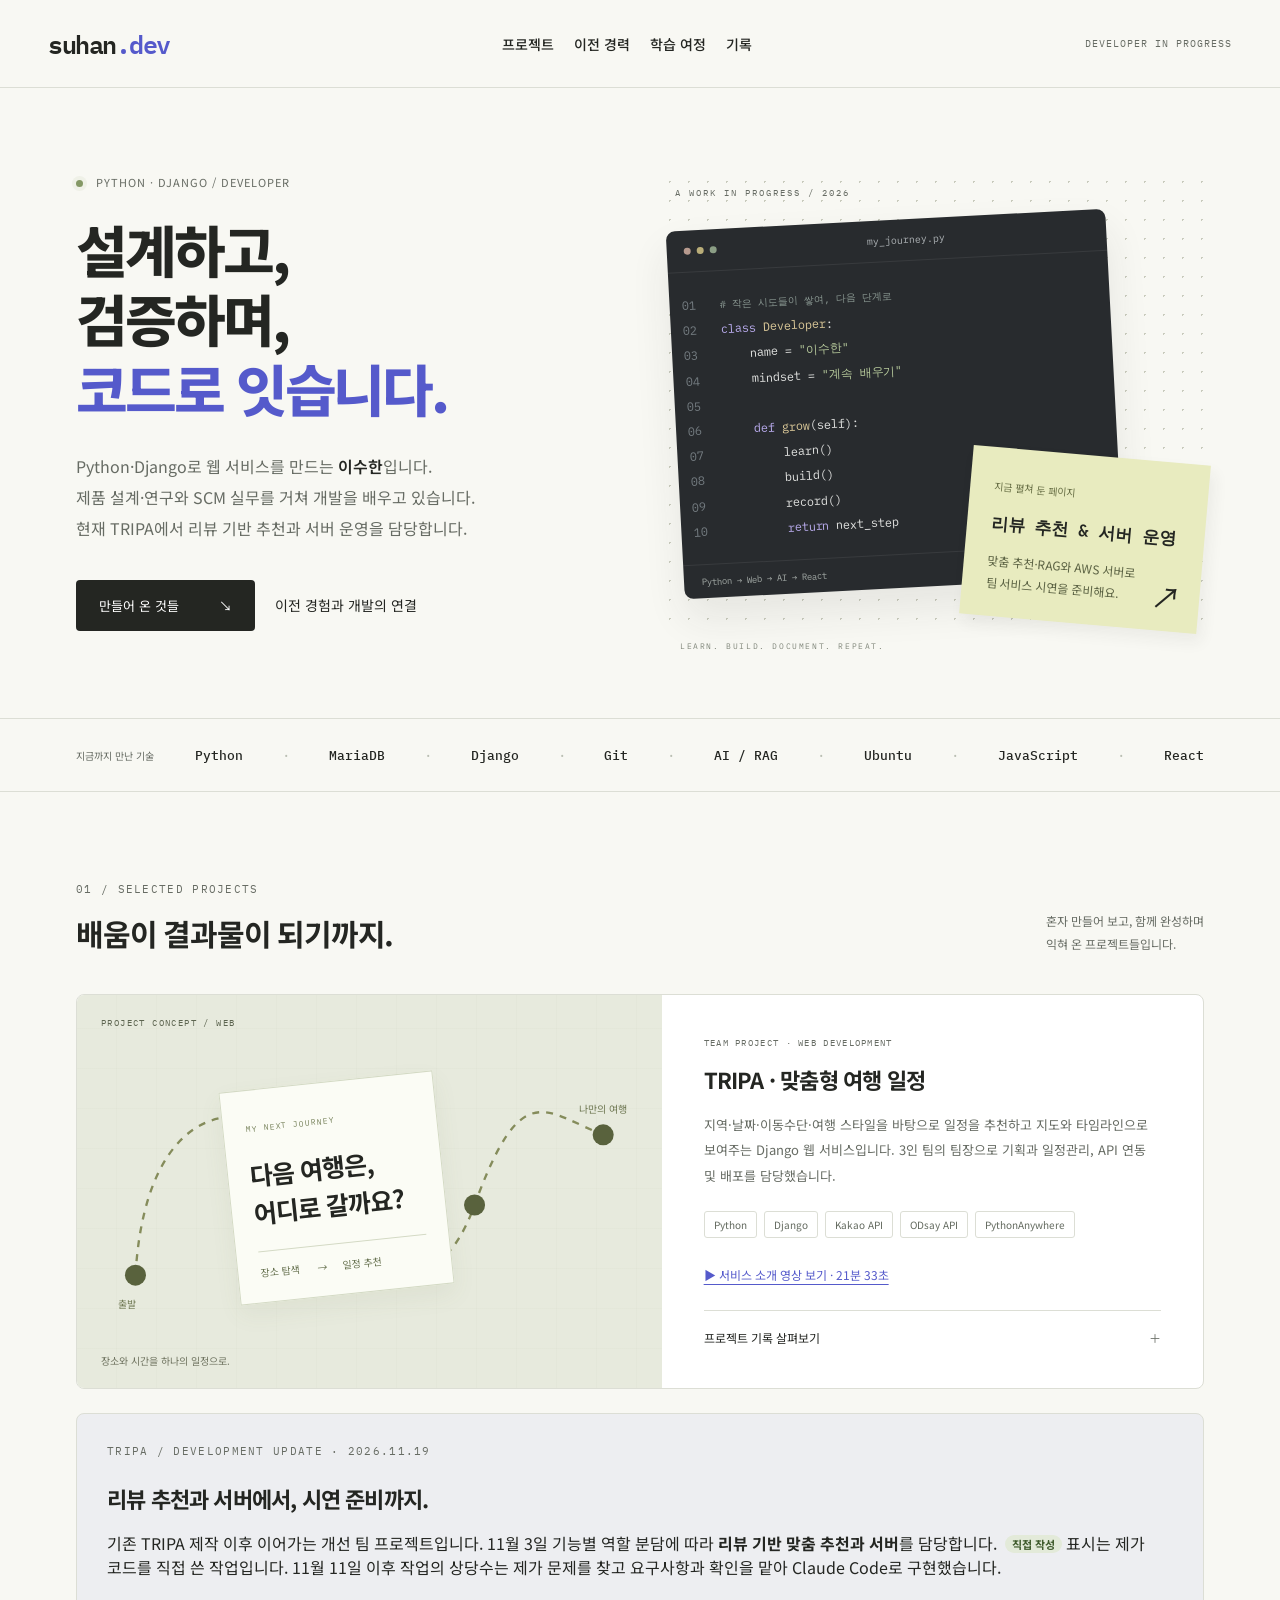
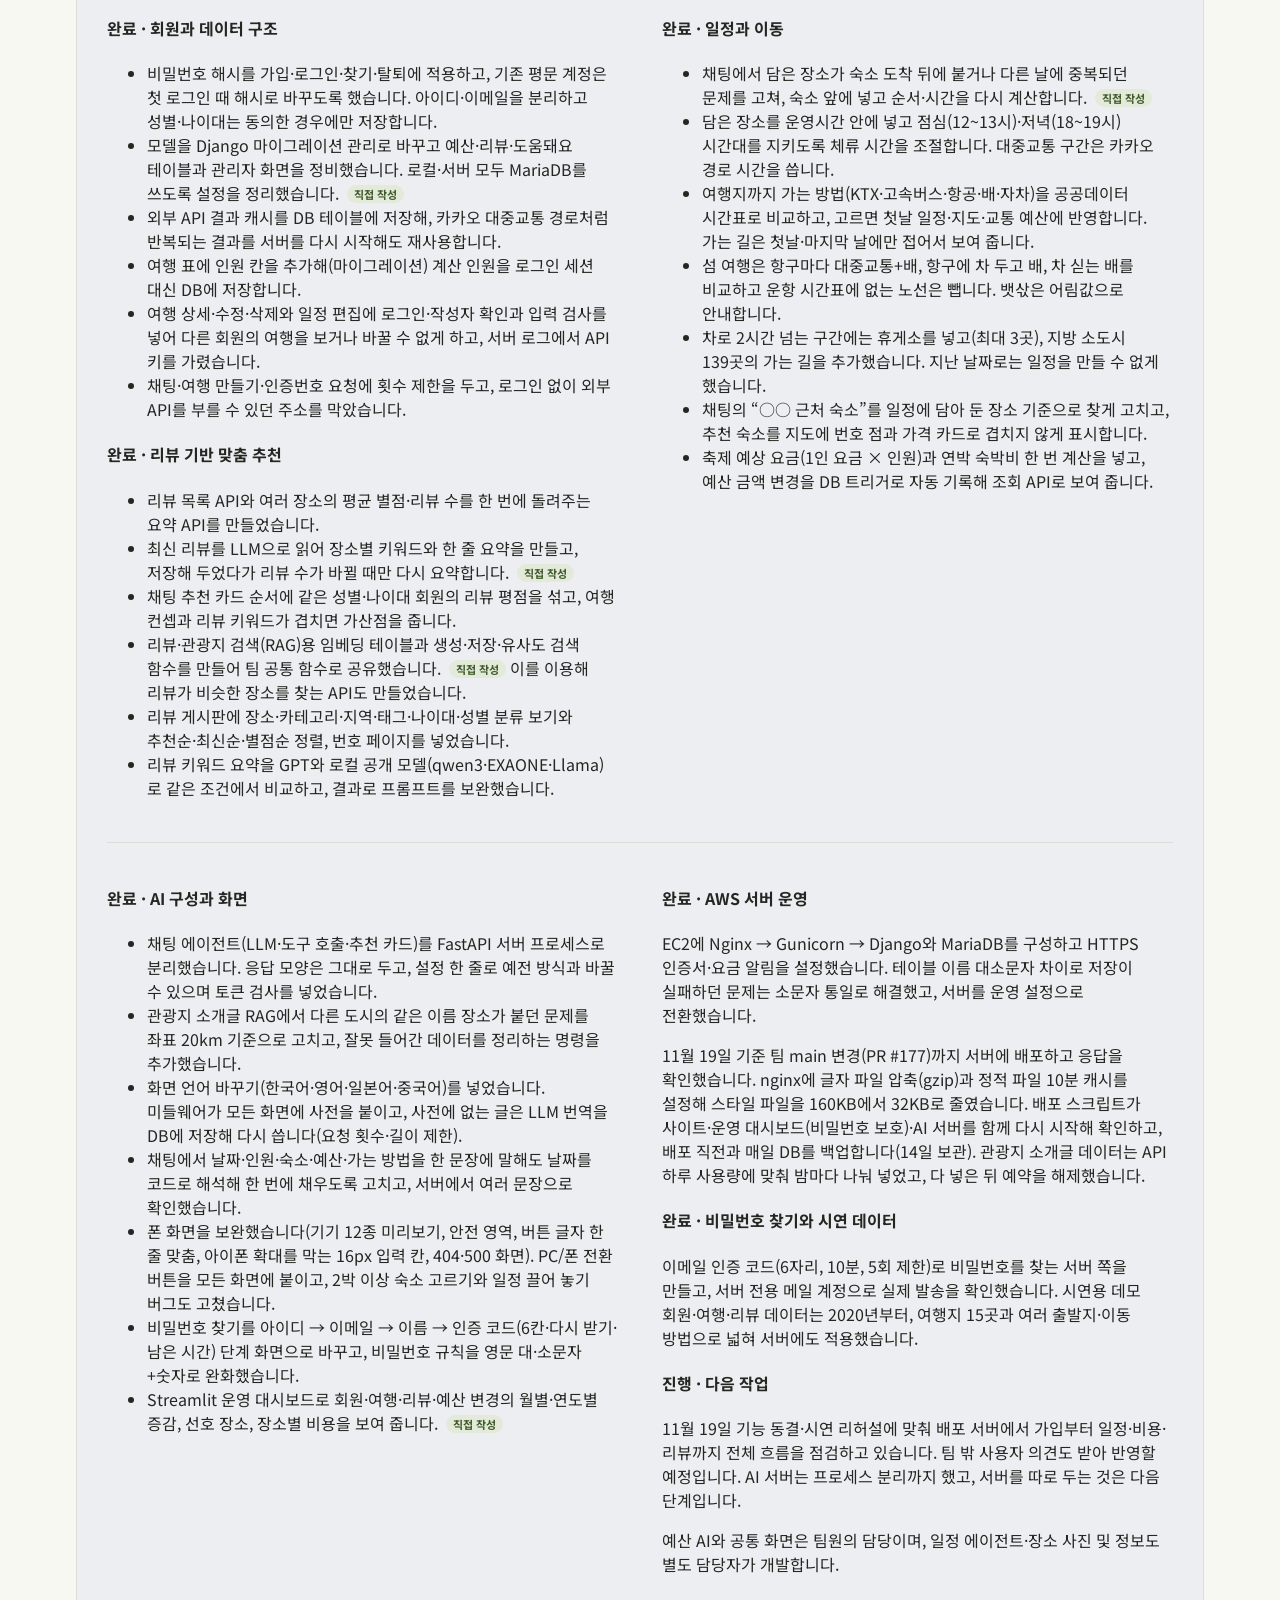
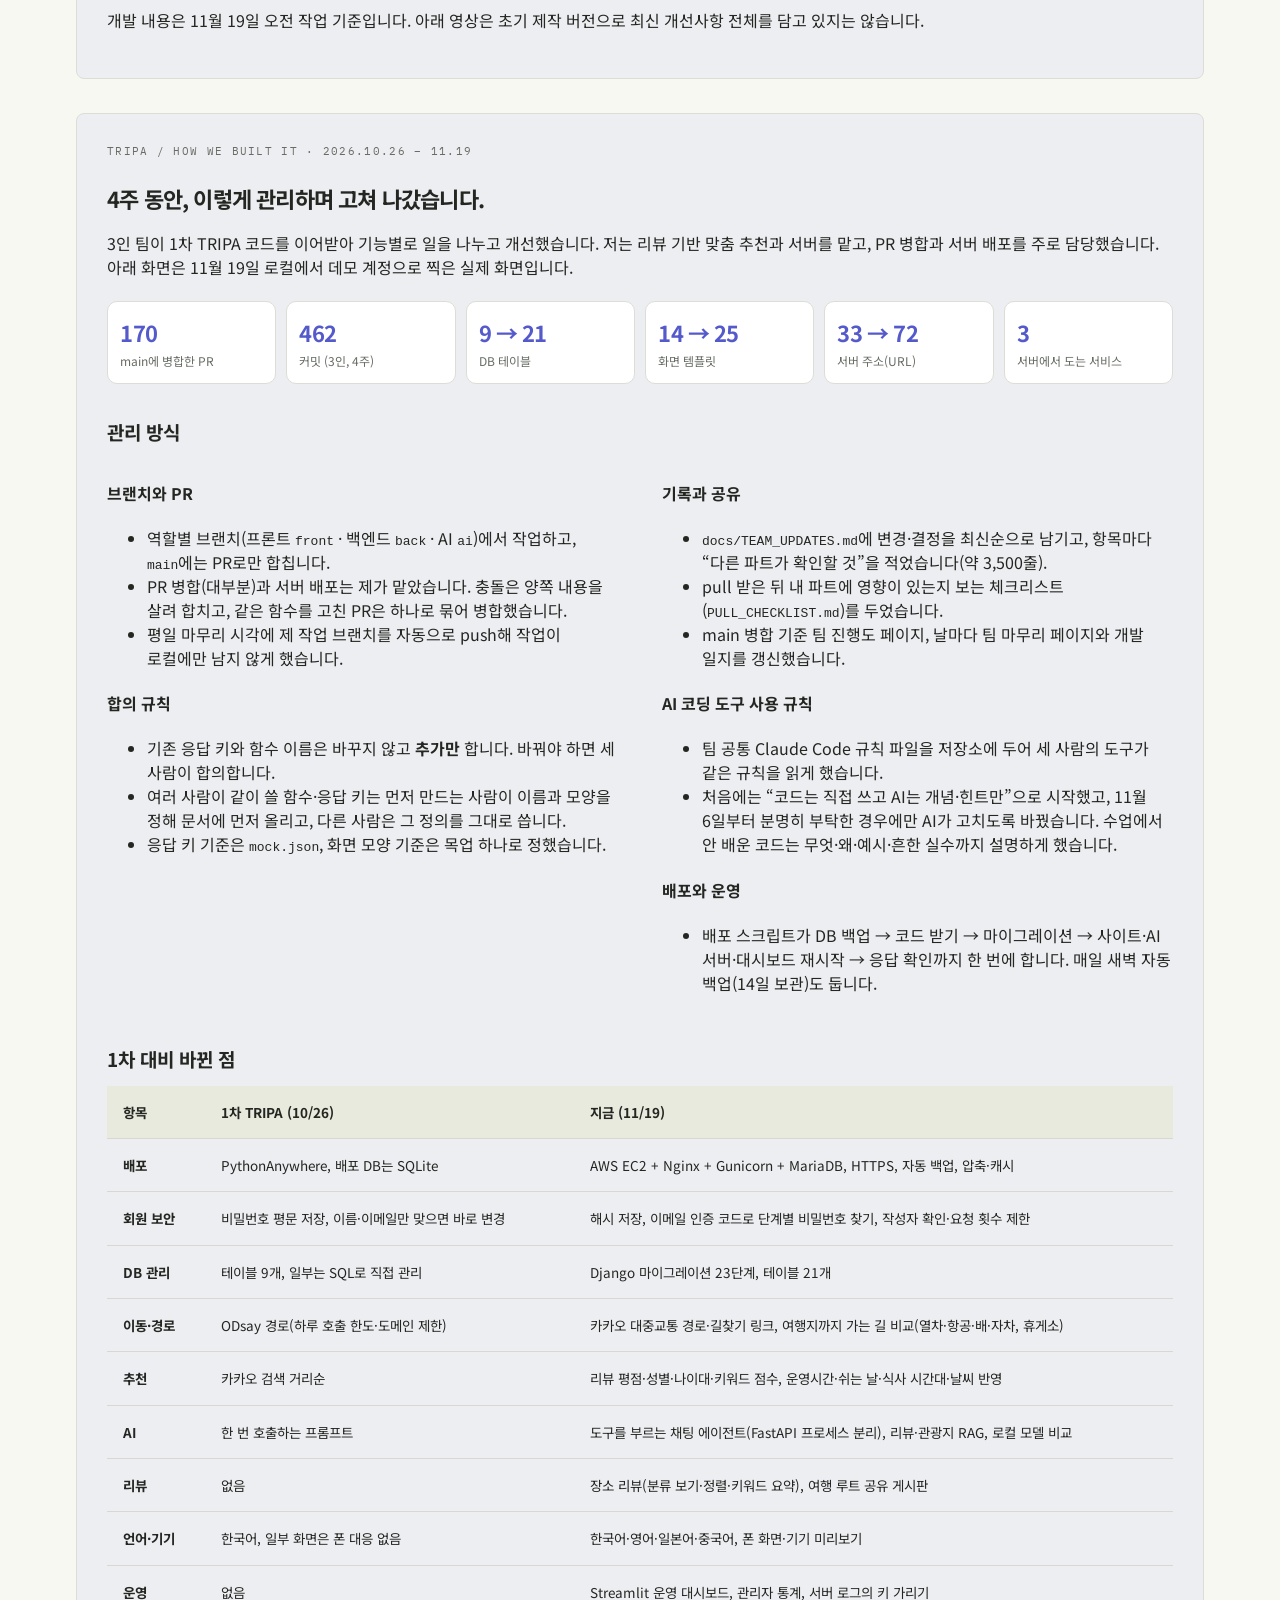
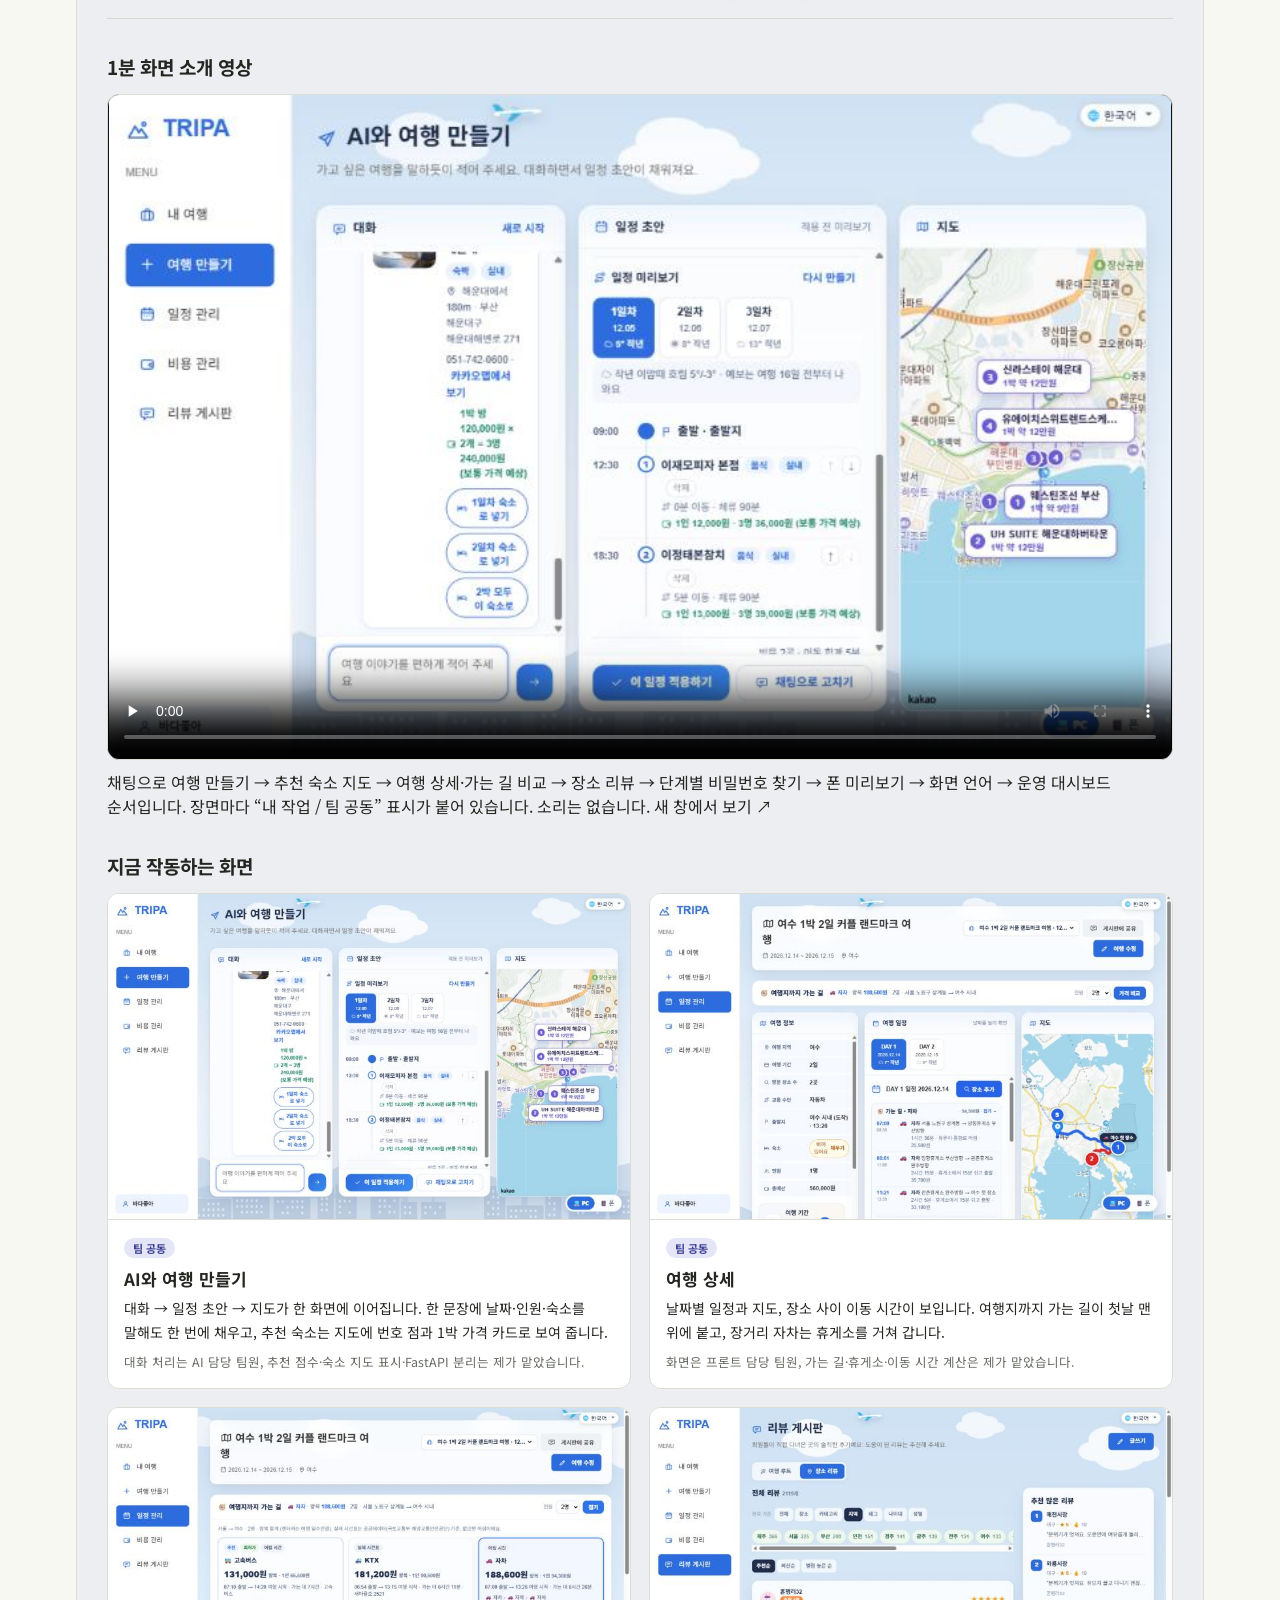
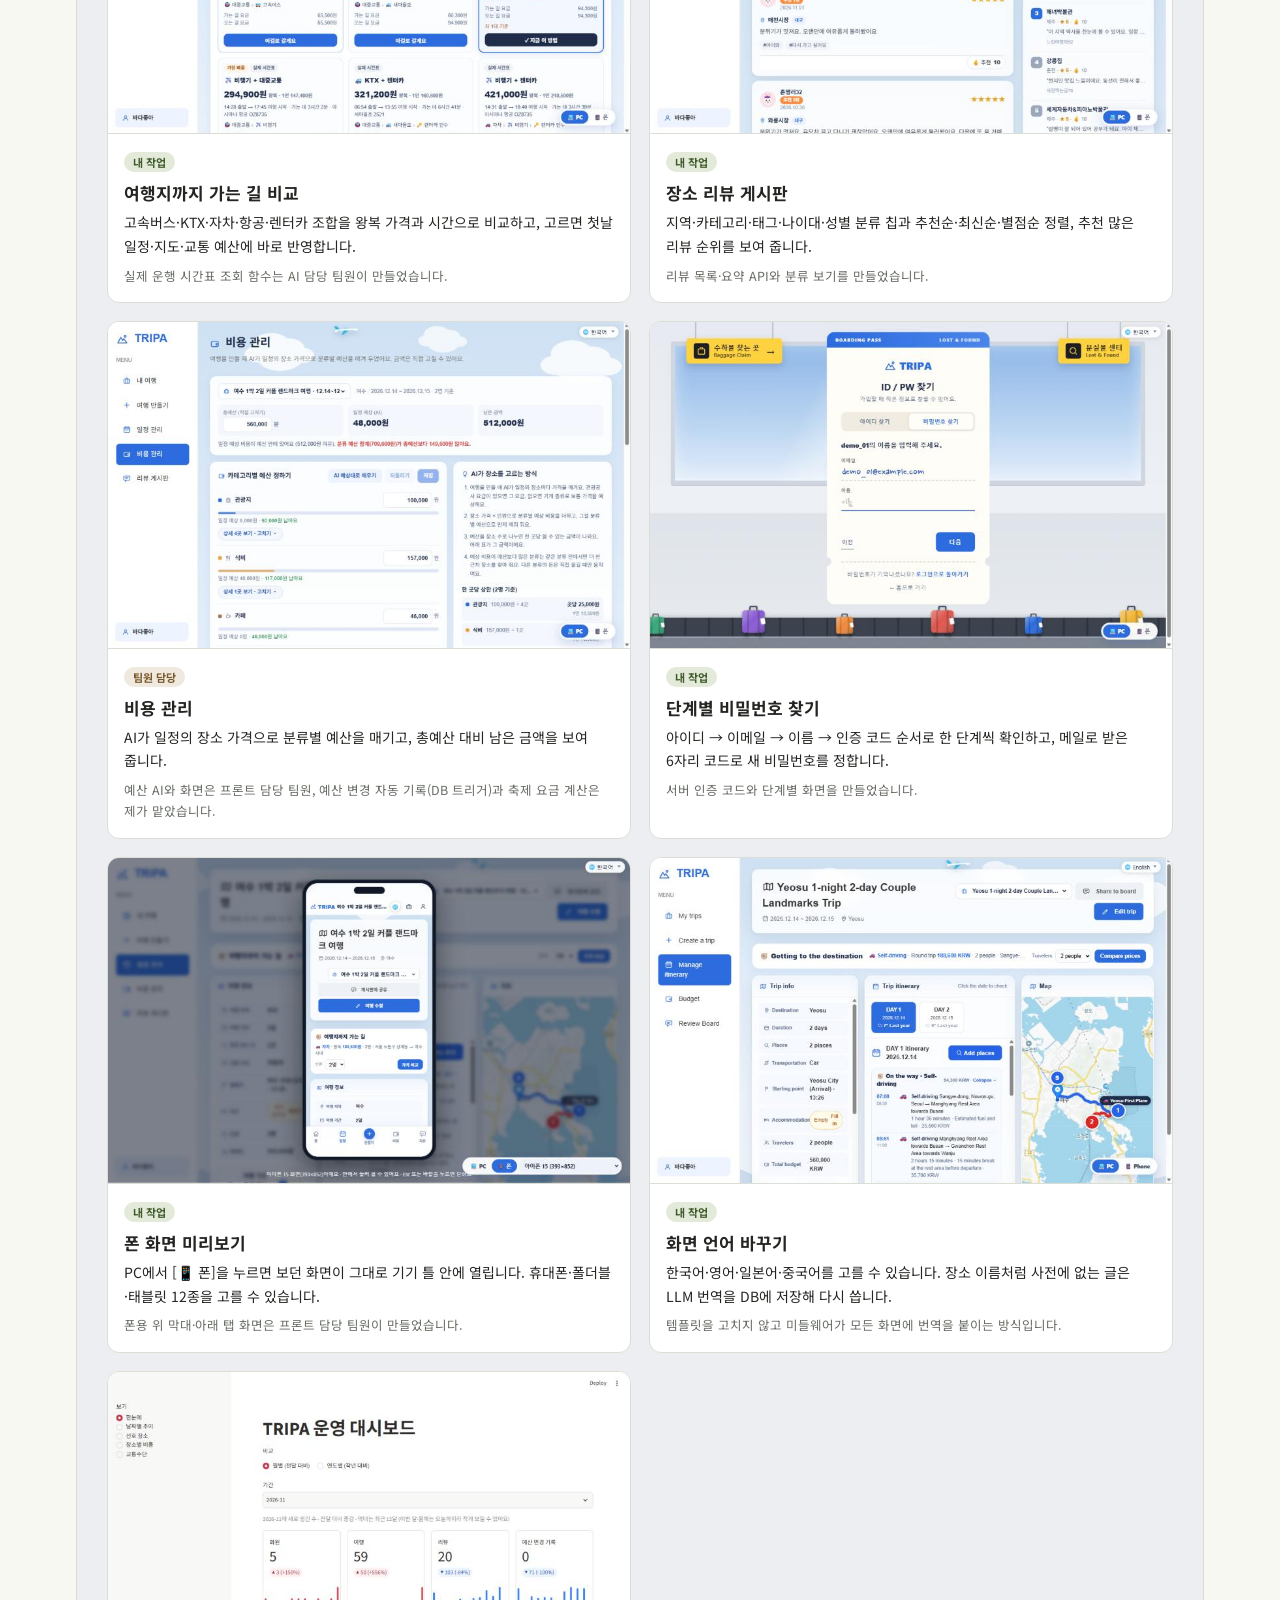
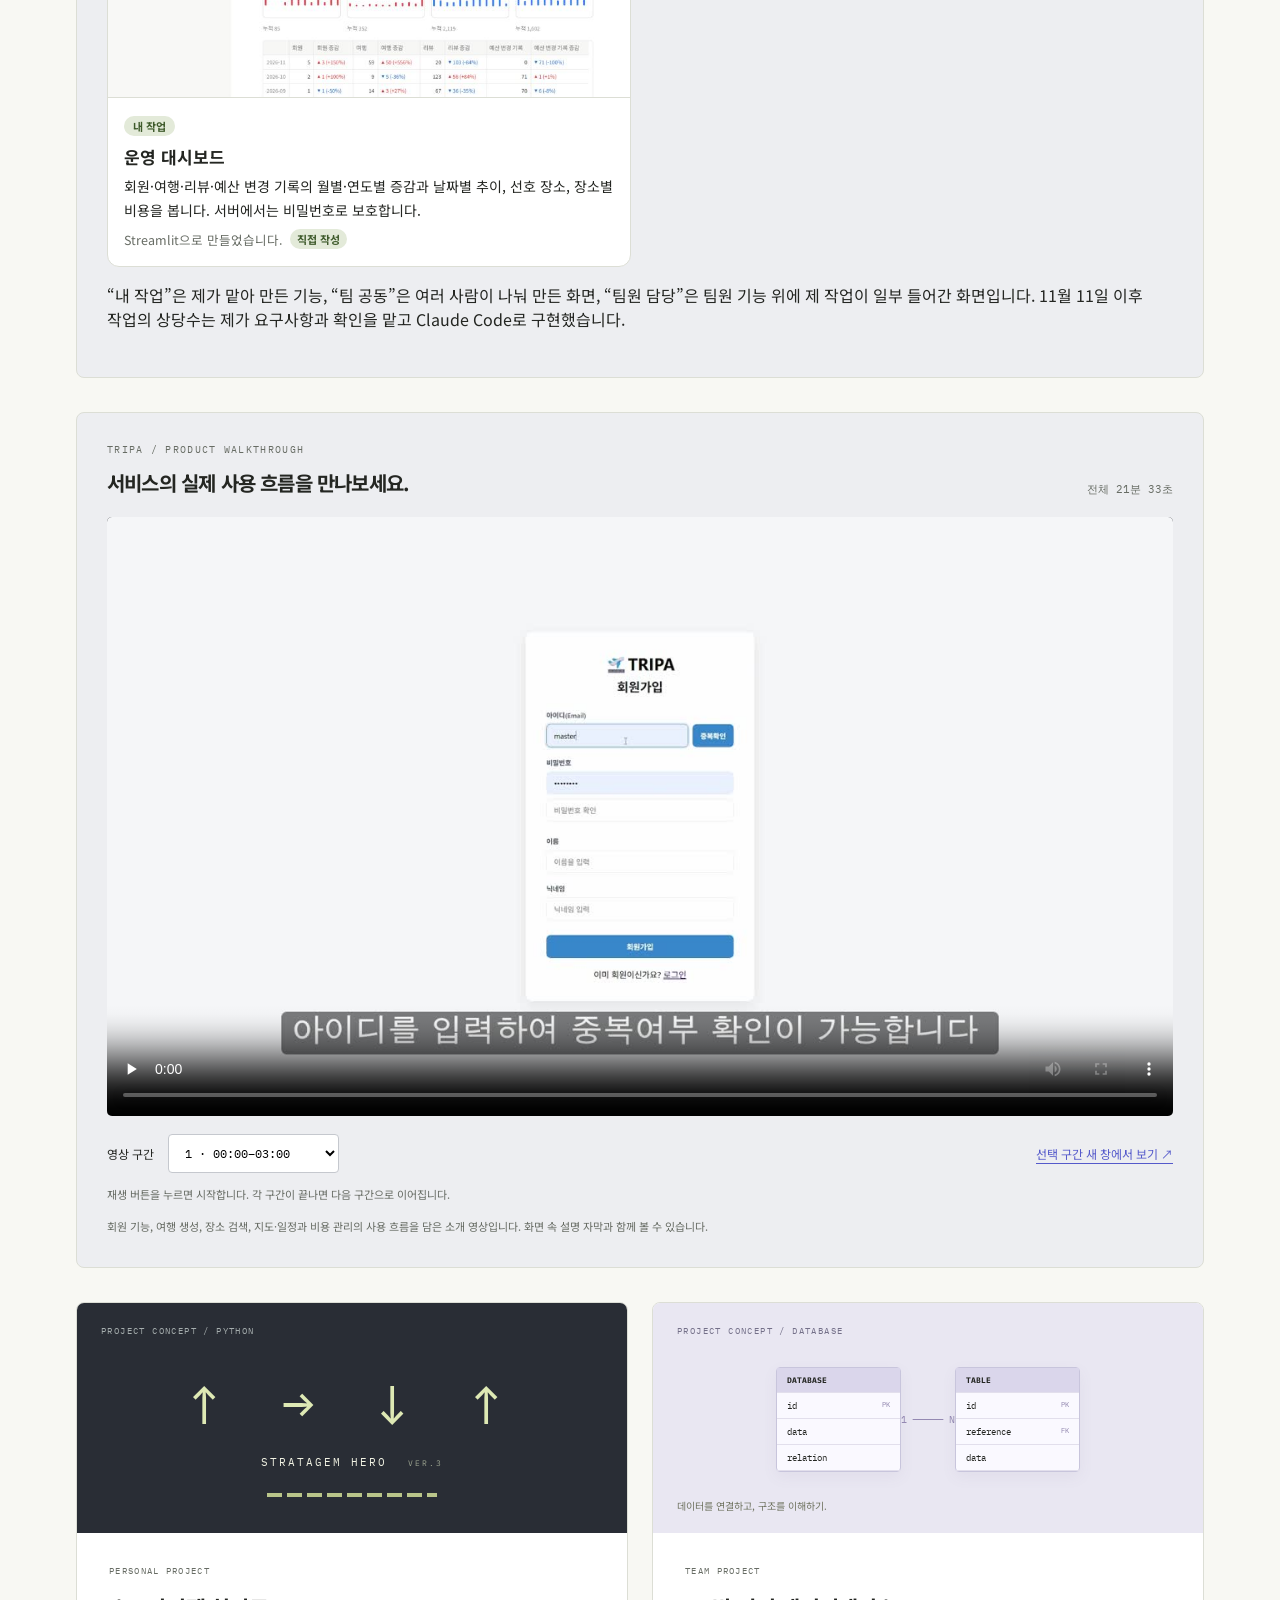
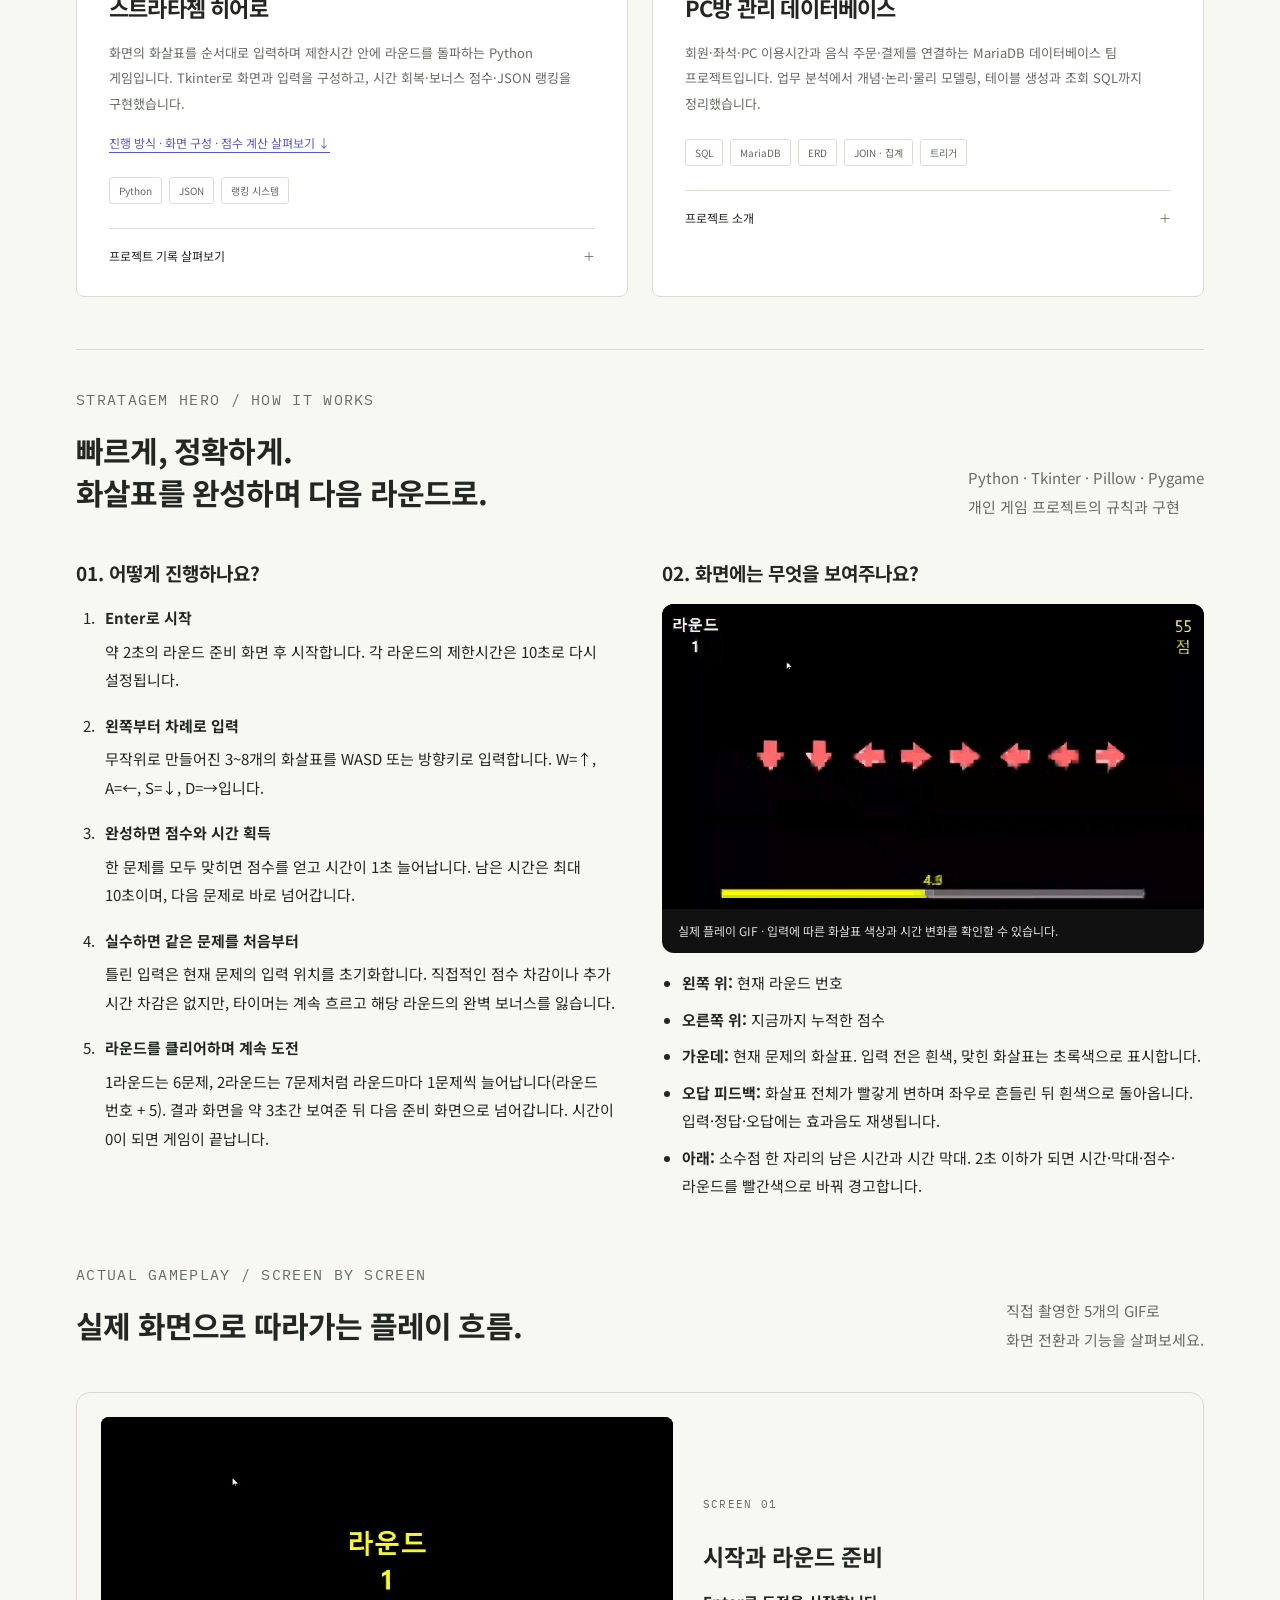
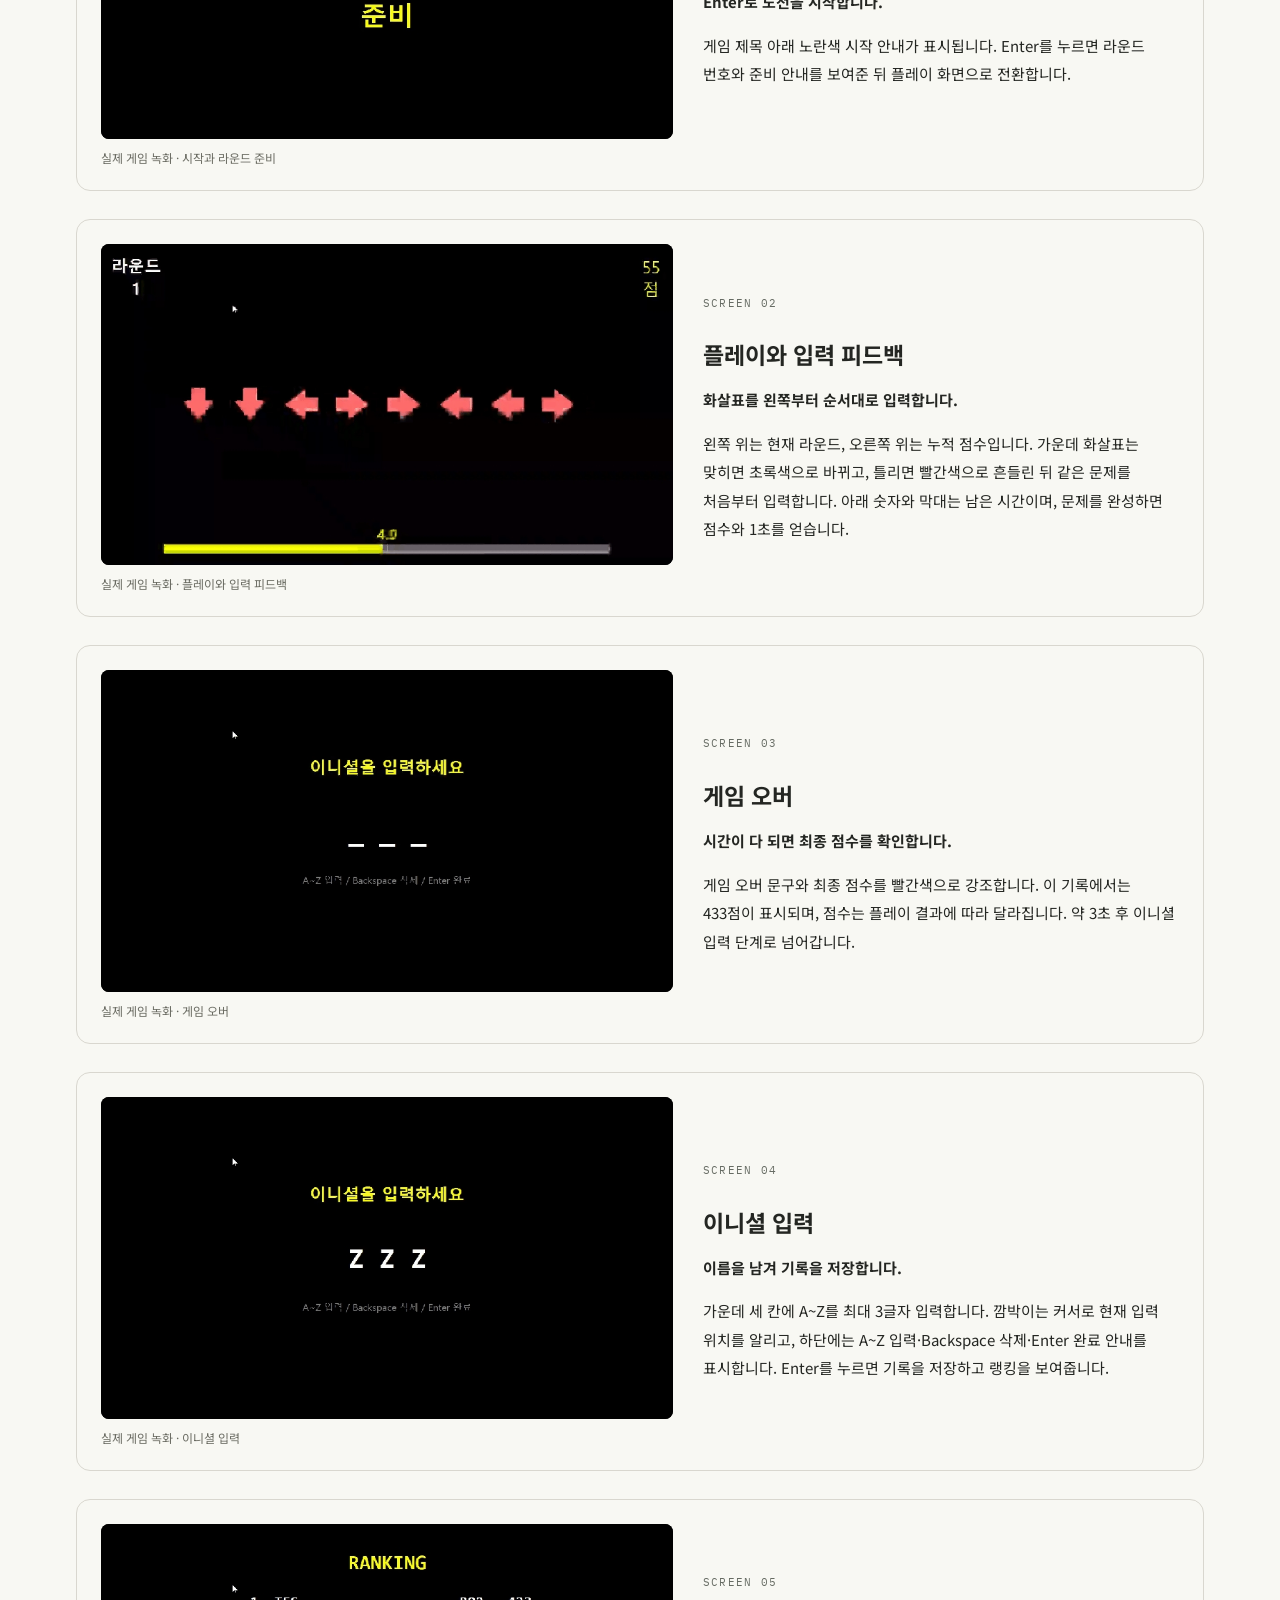
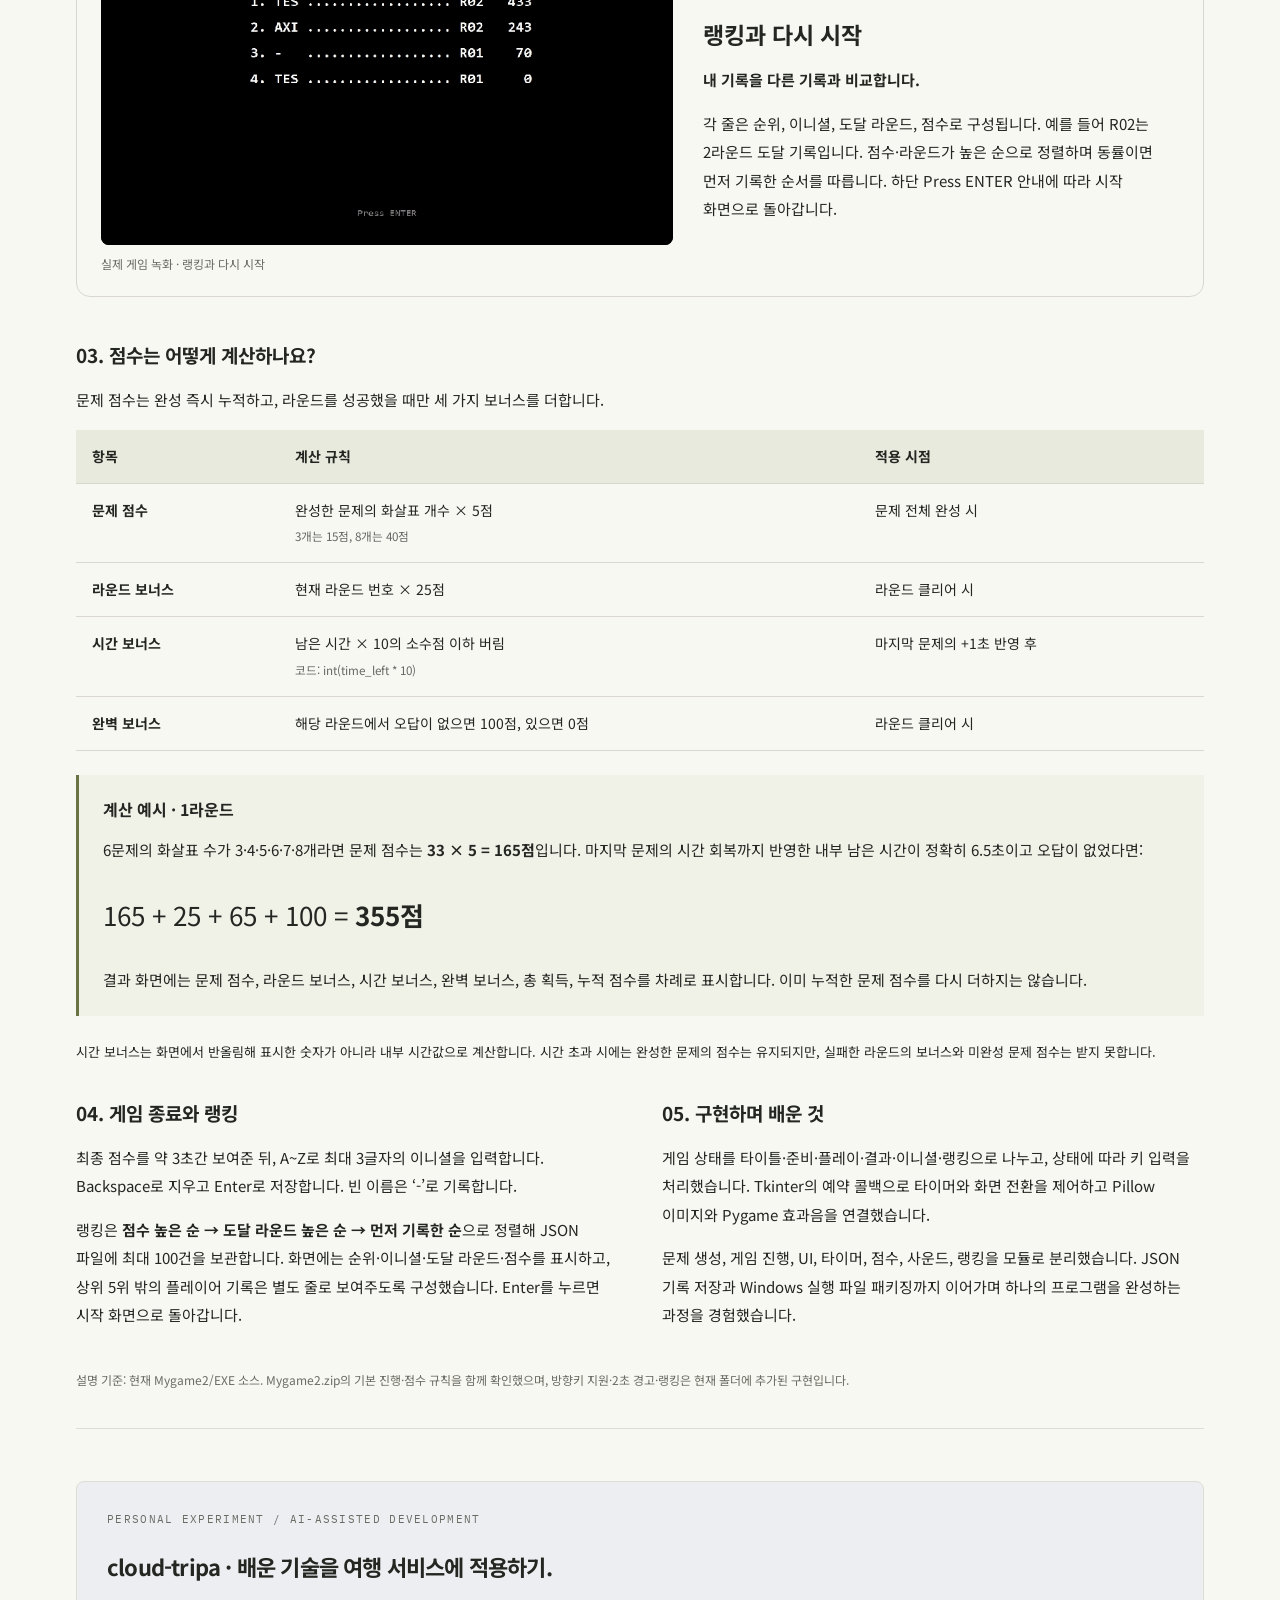
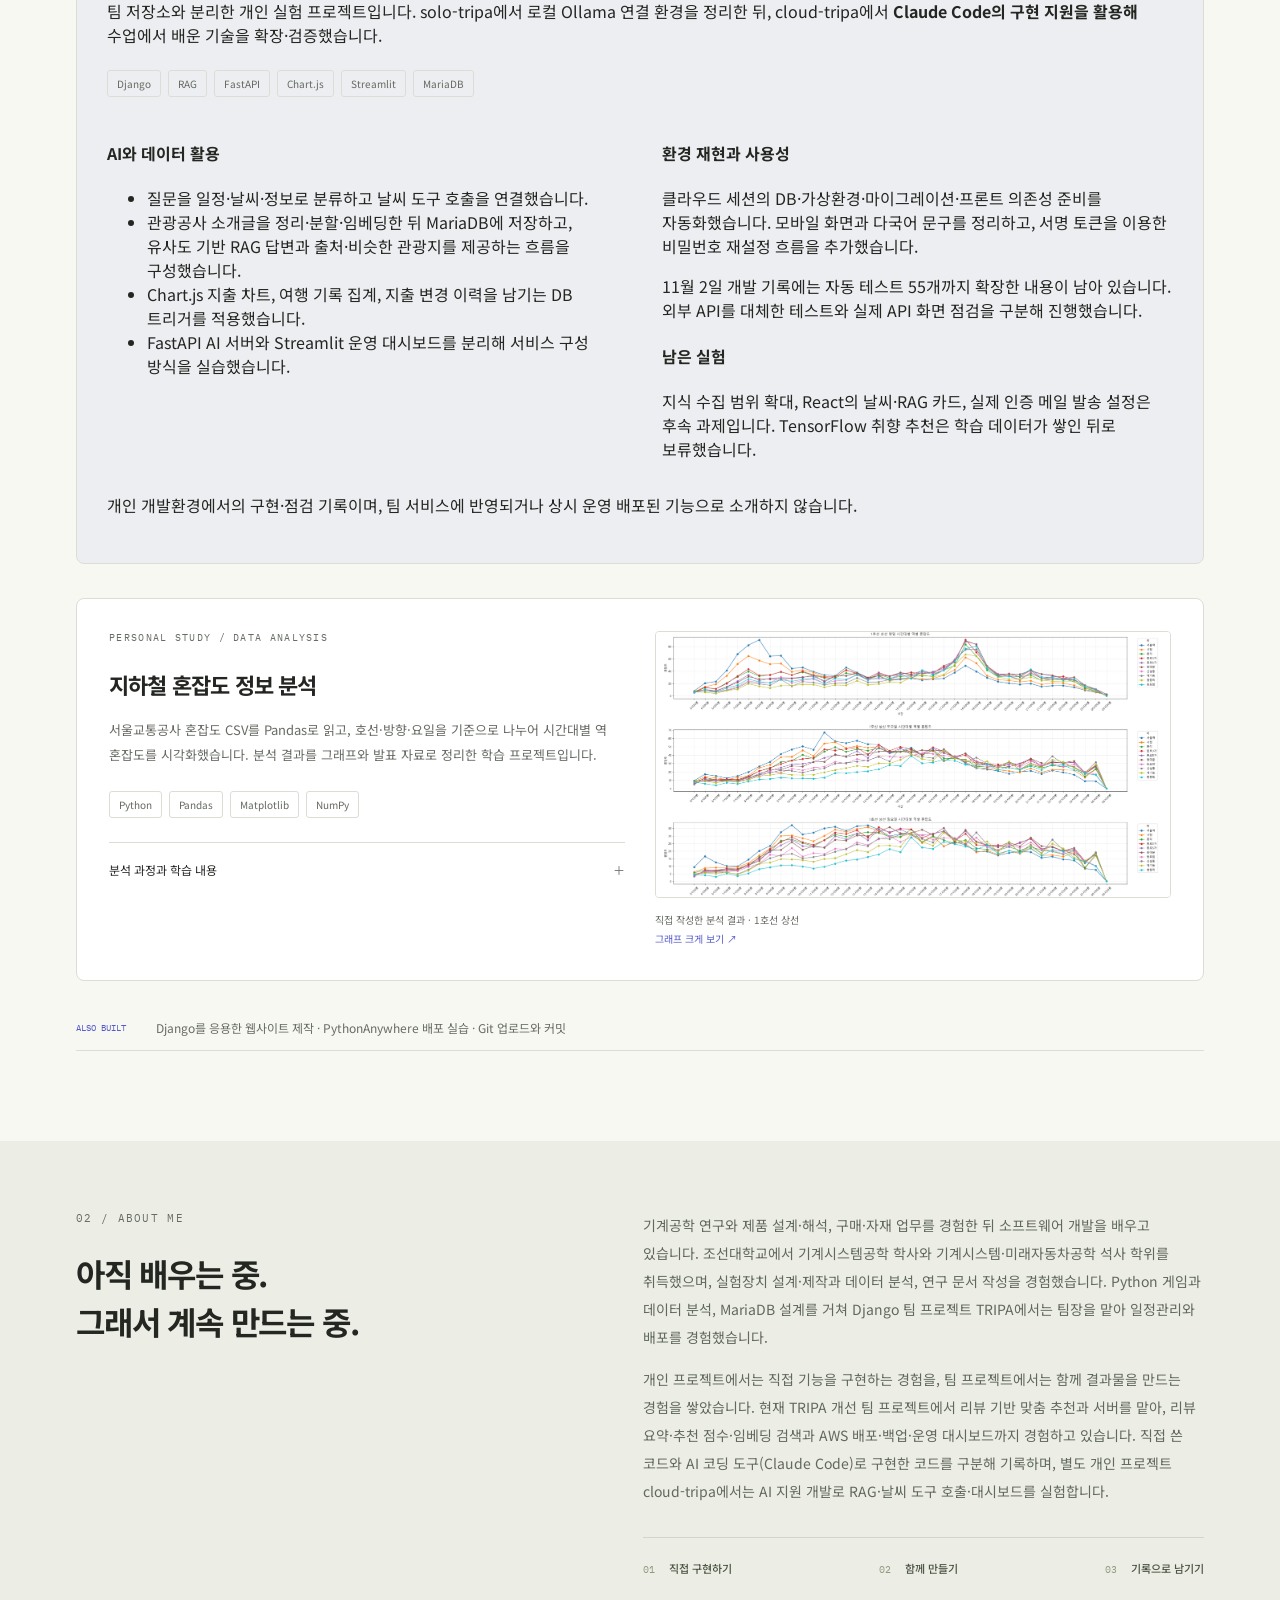
==== commit 7c9a9bfc: "포트폴리오 사본: 2026.11.19 TRIPA 개선 현황 반영 Codex 게시본(d18be22: 첫 화면 문구·이전 경력 섹션·자기소개)까지 원본과 맞춤  Co-Authored-" ====
--- a/index.html
+++ b/index.html
@@ -1,11 +1,11 @@
 <!doctype html>
 <html lang="ko">
-<head><meta charset="utf-8"><meta name="viewport" content="width=device-width, initial-scale=1"><meta name="description" content="배운 것을 직접 만들며 성장하는 개발자 이수한. Python 게임, MariaDB, Django 여행 서비스, AI와 React 학습 기록."><title>이수한 — 배우고, 만들고, 기록합니다.</title><link rel="stylesheet" href="style.css"></head>
+<head><meta charset="utf-8"><meta name="viewport" content="width=device-width, initial-scale=1"><meta name="description" content="Python·Django로 웹 서비스를 만드는 이수한. 제품 설계·연구와 SCM 실무 경험을 바탕으로 리뷰 추천, 데이터베이스, 서버 운영을 배우고 구현합니다."><title>이수한 — 배우고, 만들고, 기록합니다.</title><link rel="stylesheet" href="style.css"></head>
 <body>
 <a class="skip" href="#main">본문 바로가기</a>
-<header><a class="brand" href="#">suhan<span>.dev</span></a><nav aria-label="주 메뉴"><a href="#projects">프로젝트</a><a href="#learning">학습 여정</a><a href="#notes">기록</a></nav><span class="header-note">DEVELOPER IN PROGRESS</span></header>
+<header><a class="brand" href="#">suhan<span>.dev</span></a><nav aria-label="주 메뉴"><a href="#projects">프로젝트</a><a href="#experience">이전 경력</a><a href="#learning">학습 여정</a><a href="#notes">기록</a></nav><span class="header-note">DEVELOPER IN PROGRESS</span></header>
 <main id="main">
-<section class="hero wrap"><div class="hero-copy"><p class="eyebrow"><span class="dot"></span> 배움을 코드로 옮기는 중</p><h1>배우고,<br>만들고,<br><span>기록합니다.</span></h1><p class="intro">안녕하세요, 개발자 <strong>이수한</strong>입니다.<br>Python으로 시작해 데이터베이스, 웹, AI까지.<br>하나씩 배우고 직접 만들어 보며 개발의 영역을 넓혀갑니다.</p><a class="button" href="#projects">만들어 온 것들 <span>↘</span></a><a class="text-link" href="#about">조금 더 알아보기 →</a></div>
+<section class="hero wrap"><div class="hero-copy"><p class="eyebrow"><span class="dot"></span> PYTHON · DJANGO / DEVELOPER</p><h1>설계하고,<br>검증하며,<br><span>코드로 잇습니다.</span></h1><p class="intro">Python·Django로 웹 서비스를 만드는 <strong>이수한</strong>입니다.<br>제품 설계·연구와 SCM 실무를 거쳐 개발을 배우고 있습니다.<br>현재 TRIPA에서 리뷰 기반 추천과 서버 운영을 담당합니다.</p><a class="button" href="#projects">만들어 온 것들 <span>↘</span></a><a class="text-link" href="#experience">이전 경험과 개발의 연결</a></div>
 <div class="hero-art" aria-label="학습 과정을 표현한 코드와 노트"><div class="art-label">A WORK IN PROGRESS / 2026</div><div class="code-window"><div class="window-bar"><i></i><i></i><i></i><span>my_journey.py</span></div><div class="code-body"><div><em>01</em><span class="comment"># 작은 시도들이 쌓여, 다음 단계로</span></div><div><em>02</em><b>class</b> <span class="yellow">Developer</span>:</div><div><em>03</em>    name = <span class="green">"이수한"</span></div><div><em>04</em>    mindset = <span class="green">"계속 배우기"</span></div><div><em>05</em></div><div><em>06</em>    <b>def</b> <span class="yellow">grow</span>(self):</div><div><em>07</em>        learn()</div><div><em>08</em>        build()</div><div><em>09</em>        record()</div><div><em>10</em>        <b>return</b> next_step</div></div><div class="window-bottom"><span>Python → Web → AI → React</span><span>↗</span></div></div><div class="sticky"><span>지금 펼쳐 둔 페이지</span><strong>리뷰 추천 & 서버 운영</strong><p>맞춤 추천·RAG와 AWS 서버로<br>팀 서비스 시연을 준비해요.</p><span class="hand-arrow">↗</span></div><div class="art-footer">LEARN. BUILD. DOCUMENT. REPEAT.</div></div></section>
 <div class="skill-strip"><div class="wrap"><span>지금까지 만난 기술</span><strong>Python</strong><b>·</b><strong>MariaDB</strong><b>·</b><strong>Django</strong><b>·</b><strong>Git</strong><b>·</b><strong>AI / RAG</strong><b>·</b><strong>Ubuntu</strong><b>·</b><strong>JavaScript</strong><b>·</b><strong>React</strong></div></div>
 <section id="projects" class="wrap section"><div class="section-heading"><div><p class="eyebrow">01 / SELECTED PROJECTS</p><h2>배움이 결과물이 되기까지.</h2></div><p>혼자 만들어 보고, 함께 완성하며<br>익혀 온 프로젝트들입니다.</p></div>
@@ -21,7 +21,17 @@
 <div class="game-guide-grid game-ending"><div><h4>04. 게임 종료와 랭킹</h4><p>최종 점수를 약 3초간 보여준 뒤, A~Z로 최대 3글자의 이니셜을 입력합니다. Backspace로 지우고 Enter로 저장합니다. 빈 이름은 ‘-’로 기록합니다.</p><p>랭킹은 <strong>점수 높은 순 → 도달 라운드 높은 순 → 먼저 기록한 순</strong>으로 정렬해 JSON 파일에 최대 100건을 보관합니다. 화면에는 순위·이니셜·도달 라운드·점수를 표시하고, 상위 5위 밖의 플레이어 기록은 별도 줄로 보여주도록 구성했습니다. Enter를 누르면 시작 화면으로 돌아갑니다.</p></div><div><h4>05. 구현하며 배운 것</h4><p>게임 상태를 타이틀·준비·플레이·결과·이니셜·랭킹으로 나누고, 상태에 따라 키 입력을 처리했습니다. Tkinter의 예약 콜백으로 타이머와 화면 전환을 제어하고 Pillow 이미지와 Pygame 효과음을 연결했습니다.</p><p>문제 생성, 게임 진행, UI, 타이머, 점수, 사운드, 랭킹을 모듈로 분리했습니다. JSON 기록 저장과 Windows 실행 파일 패키징까지 이어가며 하나의 프로그램을 완성하는 과정을 경험했습니다.</p></div></div><p class="game-source-note">설명 기준: 현재 Mygame2/EXE 소스. Mygame2.zip의 기본 진행·점수 규칙을 함께 확인했으며, 방향키 지원·2초 경고·랭킹은 현재 폴더에 추가된 구현입니다.</p>
 </section>
 <section class="video-section" id="cloud-tripa" aria-labelledby="cloud-tripa-title"><p class="eyebrow">PERSONAL EXPERIMENT / AI-ASSISTED DEVELOPMENT</p><h3 id="cloud-tripa-title">cloud-tripa · 배운 기술을 여행 서비스에 적용하기.</h3><p>팀 저장소와 분리한 개인 실험 프로젝트입니다. solo-tripa에서 로컬 Ollama 연결 환경을 정리한 뒤, cloud-tripa에서 <strong>Claude Code의 구현 지원을 활용해</strong> 수업에서 배운 기술을 확장·검증했습니다.</p><div class="tags"><span>Django</span><span>RAG</span><span>FastAPI</span><span>Chart.js</span><span>Streamlit</span><span>MariaDB</span></div><div class="game-guide-grid"><div><h4>AI와 데이터 활용</h4><ul><li>질문을 일정·날씨·정보로 분류하고 날씨 도구 호출을 연결했습니다.</li><li>관광공사 소개글을 정리·분할·임베딩한 뒤 MariaDB에 저장하고, 유사도 기반 RAG 답변과 출처·비슷한 관광지를 제공하는 흐름을 구성했습니다.</li><li>Chart.js 지출 차트, 여행 기록 집계, 지출 변경 이력을 남기는 DB 트리거를 적용했습니다.</li><li>FastAPI AI 서버와 Streamlit 운영 대시보드를 분리해 서비스 구성 방식을 실습했습니다.</li></ul></div><div><h4>환경 재현과 사용성</h4><p>클라우드 세션의 DB·가상환경·마이그레이션·프론트 의존성 준비를 자동화했습니다. 모바일 화면과 다국어 문구를 정리하고, 서명 토큰을 이용한 비밀번호 재설정 흐름을 추가했습니다.</p><p>11월 2일 개발 기록에는 자동 테스트 55개까지 확장한 내용이 남아 있습니다. 외부 API를 대체한 테스트와 실제 API 화면 점검을 구분해 진행했습니다.</p><h4>남은 실험</h4><p>지식 수집 범위 확대, React의 날씨·RAG 카드, 실제 인증 메일 발송 설정은 후속 과제입니다. TensorFlow 취향 추천은 학습 데이터가 쌓인 뒤로 보류했습니다.</p></div></div><p class="small">개인 개발환경에서의 구현·점검 기록이며, 팀 서비스에 반영되거나 상시 운영 배포된 기능으로 소개하지 않습니다.</p></section><article class="data-project"><div class="data-copy"><p class="eyebrow">PERSONAL STUDY / DATA ANALYSIS</p><h3>지하철 혼잡도 정보 분석</h3><p>서울교통공사 혼잡도 CSV를 Pandas로 읽고, 호선·방향·요일을 기준으로 나누어 시간대별 역 혼잡도를 시각화했습니다. 분석 결과를 그래프와 발표 자료로 정리한 학습 프로젝트입니다.</p><div class="tags"><span>Python</span><span>Pandas</span><span>Matplotlib</span><span>NumPy</span></div><details><summary>분석 과정과 학습 내용 <span>＋</span></summary><div class="detail"><h4>데이터를 비교 가능한 형태로 표현</h4><p>CP949 CSV를 읽어 조건별로 필터링하고, 30분 단위 시간열을 사용했습니다. 평일·토요일·일요일을 3개의 서브플롯으로 나누고 역마다 색상과 마커를 지정해 같은 역을 비교하기 쉽게 구성했습니다.</p><h4>결과를 해석하고 발표하기</h4><p>제출한 발표 자료에서는 1호선 상·하선, 2호선 내·외선의 혼잡도 패턴을 비교했습니다. 1호선 상선 그래프에서는 평일 출퇴근 시간대와 주말의 혼잡도 피크가 다르게 나타나는 점을 정리했습니다.</p><p class="small">자료 기준일: 2026.03.31. 함께 제공된 b.py는 같은 시각화 방식을 8호선 하선에 적용한 코드입니다.</p><h4>함께 진행한 시각화 연습</h4><p>a.py에서는 국세청 근로소득 백분위 자료를 읽고 ‘구분’과 ‘총급여’를 산점도로 표현했습니다. 한글 폰트 설정과 데이터 열을 그래프 축에 연결하는 기초를 연습했습니다.</p></div></details></div><figure><a href="media/subway-chart.png" target="_blank" rel="noopener"><img src="media/subway-chart.png" loading="lazy" width="2560" height="1319" alt="1호선 상선 역별 혼잡도를 평일·토요일·일요일의 세 그래프로 비교한 실제 분석 결과"></a><figcaption>직접 작성한 분석 결과 · 1호선 상선<br><a href="media/subway-chart.png" target="_blank" rel="noopener">그래프 크게 보기 ↗</a></figcaption></figure></article><div class="project-footnote"><span>ALSO BUILT</span><p>Django를 응용한 웹사이트 제작 · PythonAnywhere 배포 실습 · Git 업로드와 커밋</p></div></section>
-<section class="about-section" id="about"><div class="wrap about-grid"><div><p class="eyebrow">02 / ABOUT ME</p><h2>아직 배우는 중.<br>그래서 계속 만드는 중.</h2></div><div><p>개발 전반을 배우고 있는 이수한입니다. Python 기초에서 출발해 게임을 만들고, Pandas·Matplotlib로 공공데이터를 분석했습니다. MariaDB로 운영 데이터를 설계하고, Django 팀 프로젝트 TRIPA에서는 팀장을 맡아 일정관리와 배포를 경험했습니다.</p><p>개인 프로젝트에서는 직접 기능을 구현하는 경험을, 팀 프로젝트에서는 함께 결과물을 만드는 경험을 쌓았습니다. 현재 TRIPA 개선 팀 프로젝트에서 리뷰 기반 맞춤 추천과 서버를 맡아, 리뷰 요약·추천 점수·임베딩 검색과 AWS 배포·백업·운영 대시보드까지 경험하고 있습니다. 직접 쓴 코드와 AI 코딩 도구(Claude Code)로 구현한 코드를 구분해 기록하며, 별도 개인 프로젝트 cloud-tripa에서는 AI 지원 개발로 RAG·날씨 도구 호출·대시보드를 실험합니다.</p><div class="about-principles"><span>01 <b>직접 구현하기</b></span><span>02 <b>함께 만들기</b></span><span>03 <b>기록으로 남기기</b></span></div></div></div></section>
+<section class="about-section" id="about"><div class="wrap about-grid"><div><p class="eyebrow">02 / ABOUT ME</p><h2>아직 배우는 중.<br>그래서 계속 만드는 중.</h2></div><div><p>기계공학 연구와 제품 설계·해석, 구매·자재 업무를 경험한 뒤 소프트웨어 개발을 배우고 있습니다. 조선대학교에서 기계시스템공학 학사와 기계시스템·미래자동차공학 석사 학위를 취득했으며, 실험장치 설계·제작과 데이터 분석, 연구 문서 작성을 경험했습니다. Python 게임과 데이터 분석, MariaDB 설계를 거쳐 Django 팀 프로젝트 TRIPA에서는 팀장을 맡아 일정관리와 배포를 경험했습니다.</p><p>개인 프로젝트에서는 직접 기능을 구현하는 경험을, 팀 프로젝트에서는 함께 결과물을 만드는 경험을 쌓았습니다. 현재 TRIPA 개선 팀 프로젝트에서 리뷰 기반 맞춤 추천과 서버를 맡아, 리뷰 요약·추천 점수·임베딩 검색과 AWS 배포·백업·운영 대시보드까지 경험하고 있습니다. 직접 쓴 코드와 AI 코딩 도구(Claude Code)로 구현한 코드를 구분해 기록하며, 별도 개인 프로젝트 cloud-tripa에서는 AI 지원 개발로 RAG·날씨 도구 호출·대시보드를 실험합니다.</p><div class="about-principles"><span>01 <b>직접 구현하기</b></span><span>02 <b>함께 만들기</b></span><span>03 <b>기록으로 남기기</b></span></div></div></div></section>
+<section class="wrap section experience-section" id="experience" aria-labelledby="experience-title">
+<div class="section-heading"><div><p class="eyebrow">EXPERIENCE / BEFORE SOFTWARE</p><h2 id="experience-title">현장을 이해한 경험을,<br>개발의 기반으로.</h2></div><p>제품·연구·업무 운영에서 쌓은 경험입니다.<br>소프트웨어 개발 프로젝트와 구분해 소개합니다.</p></div>
+<div class="experience-intro"><p>설계한 것을 제작하고 실험으로 확인하는 연구, 제품을 개발하고 조립하는 실무, 구매부터 자재수령까지 이어지는 업무를 경험했습니다. 이제는 그 과정에서 접한 <strong>업무 흐름과 데이터, 검증과 기록</strong>을 소프트웨어 개발에서도 중요하게 생각합니다.</p></div>
+<div class="career-list">
+<article class="career-row"><div class="career-meta"><span>2022.01 – 2025.11</span><h3>이노셀</h3><p>기업부설연구소 · 연구원</p></div><div><h4>제품을 설계하고, 해석하고, 조립하는 실무</h4><p>제품 개발·설계·해석·조립 업무를 수행했습니다. CATIA, UG NX, Simcenter 3D, Ansys를 활용한 설계·해석 경험과 기계·열·유체역학 기반의 연구 경험을 쌓았습니다.</p><p class="career-bridge"><strong>개발로 이어가는 관점</strong> 요구사항을 구체적인 구조로 옮기고 결과를 확인하는 과정을, 웹 서비스의 기능 구현과 검증에서도 이어가고자 합니다.</p></div></article>
+<article class="career-row"><div class="career-meta"><span>2020.03 – 2021.12</span><h3>비에이에너지</h3><p>SCM본부 · 대리</p></div><div><h4>구매·발주·자재수령으로 이어지는 업무 흐름</h4><p>구매, 발주, 자재수령 업무를 담당하며 제품과 자재가 업무 단계에 따라 이동하는 현장을 경험했습니다.</p><p class="career-bridge"><strong>개발로 이어가는 관점</strong> 업무 단계마다 필요한 정보와 상태가 다르다는 경험을 바탕으로, 데이터 구조와 업무용 화면을 이해하고 설계하는 개발자로 성장하고자 합니다.</p></div></article>
+<article class="career-row"><div class="career-meta"><span>2015 – 2019 · 학부·대학원 과제</span><h3>조선대학교 연구 활동</h3><p>실험장치 설계·제작 · 실험·분석</p></div><div><h4>장치를 만들고, 실험하고, 결과를 문서로 남기기</h4><p>액적 연소, 미세먼지 입자의 광학특성, 마이크로중력 실험 관련 과제에 참여했습니다. 점화실험장치와 연소 실험장치 설계·제작, 실험 및 데이터 분석, 결과보고서 작성 경험이 있습니다.</p><p class="career-bridge"><strong>개발로 이어가는 관점</strong> 실험 조건과 결과를 기록한 경험을, 오류 재현과 검증 내용을 남기는 개발 습관으로 연결하고자 합니다.</p><details class="career-details"><summary>참여 연구 주제 보기</summary><ul><li>열전모듈을 이용한 승용자동차용 쿨링·히팅 시트 모듈 개발 · 실험, 결과보고서 작성</li><li>우주실험을 위한 액적(Droplet) 연소실험 연구</li><li>마이크로중력 과학미션 수행용 큐브위성 개발 · 점화실험장치 설계·제작</li><li>화력발전소 배출 미세먼지 입자의 광산란 계수와 실시간 광학농도 측정 · 실험, 데이터 분석</li><li>연소과정에서 배출된 미세먼지 입자의 광학특성 연구 · 연소 실험장치 제작, 실험</li><li>KMSL 관련 과제 · 점화실험장치 설계·제작</li></ul></details></div></article>
+</div>
+<div class="education-cert-grid"><article><p class="eyebrow">EDUCATION</p><h3>학력</h3><ul class="credential-list"><li><strong>조선대학교 대학원 · 공학석사</strong><span>기계시스템·미래자동차공학과 · 2020.02 학위 취득</span><p>학위논문: 미분탄의 연소시 발생하는 미세먼지 입자의 광학특성에 관한 연구</p></li><li><strong>조선대학교 · 공학사</strong><span>기계시스템공학과 · 2018.02 졸업</span></li></ul></article><article><p class="eyebrow">CERTIFICATIONS / ENGINEERING</p><h3>설계 분야 자격</h3><ul class="credential-list"><li><strong>CATIA V5R18 Part Design Specialist</strong><span>Dassault Systèmes · 2016.01 취득</span></li><li><strong>CATIA V5R18 Surface Design Specialist</strong><span>Dassault Systèmes · 2016.02 취득</span></li></ul><p class="credential-note">제품 설계 분야에서 취득한 자격입니다. 현재 개발 기술은 프로젝트와 학습 여정에서 소개합니다.</p></article></div>
+</section>
 <section class="wrap section" id="learning"><div class="section-heading"><div><p class="eyebrow">03 / LEARNING JOURNEY</p><h2>한 걸음씩, 더 넓은 개발로.</h2></div><p>익힌 내용과 실습 경험을 정리했습니다.<br>숙련도 대신, 실제로 해 본 일을 담았습니다.</p></div><div class="timeline"><article><span class="step">01</span><div><h3>Python & SQL</h3><p>기초 문법을 게임 제작으로 응용하고, Pandas·Matplotlib로 지하철 혼잡도와 근로소득 자료를 시각화했습니다. SQL과 MariaDB 학습은 PC방 관리 DB 팀 프로젝트로 이어졌습니다.</p></div><span class="status">학습 · 프로젝트 적용</span></article><article><span class="step">02</span><div><h3>Django & Deployment</h3><p>모델·뷰·템플릿 구조, 데이터베이스 연동을 실습했습니다. 웹사이트와 여행 일정 추천 서비스를 만들고, PythonAnywhere 배포와 Git 커밋 방법을 배웠습니다.</p></div><span class="status">학습 · 프로젝트 적용</span></article><article><span class="step">03</span><div><h3>AI & RAG</h3><p>AI 개념과 모델 생성, AiCloud, RAG, 로컬 AI 구성 방법을 학습했습니다. 모델 학습 설정 비교, TensorBoard 시각화, 모델 저장·불러오기 내용을 기록했습니다.</p></div><span class="status">개념 학습 · 실습</span></article><article><span class="step">04</span><div><h3>Ubuntu & Linux</h3><p>WSL 기반 Ubuntu 설치, 패키지 갱신, Python 가상환경 구성 과정을 실습하고 기록했습니다.</p></div><span class="status">환경 구성 실습</span></article><article><span class="step">05</span><div><h3>JavaScript & React</h3><p>JavaScript 배열 메서드와 ES6 문법, Promise·async/await·fetch를 실습했습니다. React에서는 Vite 프로젝트 생성부터 JSX, 컴포넌트 분리, props와 이벤트, useState, 폼 입력, 불변성을 지키는 상태 갱신을 실습했습니다. 이어 라우터·라이프사이클·Hook, Zustand·Redux 상태 관리와 게시판 실습 프로젝트 구성을 기록하고 있습니다.</p><span class="asof">2026.10.20 · 61일차 학습 기록 기준</span></div><span class="status">기초 학습 · 실습</span></article><article class="current"><span class="step">06</span><div><h3>TRIPA Backend & Collaboration <span class="dot"></span></h3><p>비밀번호 해시·회원 정보 구조·DB 마이그레이션에서 출발해 리뷰 키워드 요약·맞춤 추천 점수·임베딩 검색(RAG)을 만들고, AWS 서버의 배포·백업·운영 대시보드와 FastAPI AI 서버 분리까지 경험했습니다. 11월 19일 기능 동결과 시연을 준비하고 있습니다.</p><span class="asof">2026.11.19 · 83일차 개발 기준</span></div><span class="status">개선 프로젝트 진행 중</span></article></div></section>
 <section class="notes-section" id="notes"><div class="wrap"><div class="section-heading"><div><p class="eyebrow">04 / LEARNING NOTES</p><h2>어제의 배움을 남기는 곳.</h2></div></div><div class="notes-grid"><article class="note"><span>TRIPA / 2026.11.18</span><h3>시연 전,<br>쓰는 사람 입장에서 다듬기.</h3><p>폰 입력·전환 버튼, 단계별 비밀번호 찾기, 휴게소·소도시 가는 길, 한 문장 채팅 입력.</p></article><article class="note"><span>TRIPA / 2026.11.17</span><h3>섬 가는 배를,<br>항구마다 비교하기.</h3><p>섬 여행 가는 길을 항구별 노선으로 다시 짜고, 채팅의 “근처 숙소” 추천 오류를 고침.</p></article><article class="note"><span>TRIPA / 2026.11.12</span><h3>한 서비스를,<br>네 가지 언어로.</h3><p>미들웨어로 화면 언어 바꾸기, 사전에 없는 글은 LLM 번역을 DB에 저장해 재사용.</p></article><article class="note"><span>TRIPA / 2026.11.11</span><h3>운영 데이터를,<br>대시보드로 읽기.</h3><p>Streamlit 운영 대시보드 직접 작성·서버 배포, 식사 시간대를 지키는 일정 계산.</p></article><article class="note"><span>TRIPA / 2026.11.09</span><h3>리뷰를 벡터로,<br>추천을 점수로.</h3><p>임베딩 테이블·검색 함수 직접 작성, 성별·나이대·키워드를 반영한 추천 점수.</p></article><article class="note"><span>TRIPA / 2026.11.03</span><h3>리뷰를 모아,<br>추천의 기반 만들기.</h3><p>리뷰 목록·요약 API, 장소 ID 저장, 기능별 역할 재정비와 서버 반영.</p></article><article class="note"><span>PERSONAL / 2026.11.02</span><h3>배운 AI 기술을,<br>개인 서비스에 적용하기.</h3><p>AI 코딩 도구를 활용한 RAG·날씨 도구 호출·차트·대시보드와 테스트 확장.</p></article><article class="note"><span>AWS / 2026.10.30</span><h3>로컬에서 만든 서비스를,<br>HTTPS 서버로 옮기기.</h3><p>EC2·Nginx·Gunicorn·MariaDB 배포, 테이블 이름 대소문자 오류 해결.</p></article><article class="note"><span>TRIPA / 2026.10.28</span><h3>협업 기반을 다듬고,<br>다음 개선을 설계하기.</h3><p>파트 브랜치·PR 흐름, 프론트 변경 병합, 예산 목업 비교와 보안·DB 작업 계획.</p></article><article class="note"><span>DJANGO / 2026.10.27</span><h3>실행 오류를 추적하고,<br>개발환경 복구하기.</h3><p>Python 3.12 가상환경, 환경변수·AI 요청 주소 수정, DB 백업과 자동 push 구성.</p></article><article class="note"><span>GIT / 2026.10.26</span><h3>개선 프로젝트의<br>협업 시작점 만들기.</h3><p>TRIPA 팀 저장소를 생성하고 README 첫 커밋으로 협업 기반 준비.</p></article><article class="note"><span>REACT / 2026.10.20</span><h3>라우팅과 Hook에서,<br>상태 관리까지.</h3><p>라우터·라이프사이클·Hook, Zustand·Redux와 게시판 실습 프로젝트 구성 기록.</p></article><article class="note"><span>REACT / 2026.10.19</span><h3>컴포넌트를 나누고,<br>상태로 화면 바꾸기.</h3><p>JSX·props·이벤트·useState와 폼 입력, 불변성 실습.</p></article><article class="note"><span>JAVASCRIPT / 2026.10.16</span><h3>비동기 흐름을 배우고,<br>데이터 요청하기.</h3><p>ES6 문법, Promise·async/await와 fetch GET·POST 실습.</p></article><article class="note"><span>JAVASCRIPT / 2026.10.15</span><h3>배열을 다루며,<br>데이터 가공하기.</h3><p>map·filter·reduce와 some·every, 학생 데이터 처리 연습.</p></article><article class="note"><span>PYTHON / 2026.07.31</span><h3>게임의 끝에,<br>랭킹을 남기기.</h3><p>JSON 저장과 순위 정렬, 플레이어 점수 표시.</p></article><article class="note"><span>AI / 2026.09.29</span><h3>학습 곡선을 보고,<br>모델을 이해하기.</h3><p>학습 설정 비교, TensorBoard와 모델 저장.</p></article><article class="note"><span>LINUX / 2026.10.14</span><h3>새로운 환경에서,<br>다음 걸음 시작하기.</h3><p>WSL 기반 Ubuntu 설치와 환경 구성 기록.</p></article></div><p class="notes-hint">최근 반영: <time datetime="2026-11-19">2026.11.19</time> · 최신 확인 2026.11.19 오전 작업</p></div></section>
 <footer class="wrap"><div><a class="brand" href="#">suhan<span>.dev</span></a><p>이수한 · 배우고, 만들고, 기록합니다.</p></div><a href="#">다시 위로 ↑</a><span>© 2026 SUHAN LEE</span></footer>
--- a/style.css
+++ b/style.css
@@ -10,3 +10,8 @@
 
 #tripa-process .proc-title{margin:34px 0 14px;font-size:19px}.proc-stats{display:grid;grid-template-columns:repeat(6,minmax(0,1fr));gap:10px;margin:22px 0 6px}.proc-stats div{background:#fff;border:1px solid var(--line);border-radius:10px;padding:14px 12px}.proc-stats b{display:block;font-size:22px;letter-spacing:-.02em;color:var(--accent)}.proc-stats span{display:block;font-size:12px;color:var(--muted);margin-top:4px}.proc-compare td,.proc-compare th{font-size:13.5px}.shot-grid{display:grid;grid-template-columns:repeat(2,minmax(0,1fr));gap:18px}.shot{margin:0;background:#fff;border:1px solid var(--line);border-radius:12px;overflow:hidden}.shot img{display:block;width:100%;height:auto;aspect-ratio:8/5;object-fit:cover;border-bottom:1px solid var(--line)}.shot figcaption{padding:14px 16px 16px}.shot h4{margin:8px 0 6px;font-size:17px}.shot p{margin:0 0 6px;font-size:14px;line-height:1.7}.shot p.small{color:var(--muted);font-size:12.5px;margin:0}.who{display:inline-block;padding:2px 9px;border-radius:999px;font-size:11px;font-weight:700}.who.mine{background:#e3ead9;color:#3f5b2c}.who.team{background:#e4e5f6;color:#3e4296}.who.mate{background:#efe9df;color:#7a5a2a}@media (max-width:900px){.proc-stats{grid-template-columns:repeat(3,minmax(0,1fr))}}@media (max-width:640px){.proc-stats{grid-template-columns:repeat(2,minmax(0,1fr))}.shot-grid{grid-template-columns:1fr}}
 .proc-video video{display:block;width:100%;height:auto;aspect-ratio:8/5;background:#0c101c;border-radius:12px;border:1px solid var(--line)}.proc-video p.small{margin-top:10px}
+
+/* Prior professional experience: separate from software projects. */
+.hero .intro{font-size:1rem}.hero h1{font-size:clamp(2.65rem,4.4vw,4rem);letter-spacing:-.055em}.hero .text-link{display:inline-block;margin:18px 0 0;font-size:.875rem}.hero .button{margin-right:20px}header nav{flex-wrap:wrap;gap:20px;font-size:.875rem}
+.experience-section{scroll-margin-top:24px}.experience-intro{max-width:850px;font-size:1.0625rem;line-height:1.9;margin-bottom:36px}.career-list{border-top:1px solid var(--line)}.career-row{display:grid;grid-template-columns:260px minmax(0,1fr);gap:40px;padding:34px 0;border-bottom:1px solid var(--line)}.career-meta>span{font: .875rem/1.7 var(--mono);color:var(--muted)}.career-meta h3{font-size:1.5rem;margin:10px 0}.career-meta p{color:var(--muted);font-size:.9375rem;margin:0;line-height:1.7}.career-row h4{font-size:1.125rem;margin:0 0 12px}.career-row>div>p{font-size:1rem;line-height:1.9}.career-bridge{padding:16px 20px;background:#edeef6;border-left:3px solid var(--accent);margin-top:20px}.career-bridge strong{display:block;font-size:.875rem;color:#454a9e;margin-bottom:5px}.career-details{margin-top:20px}.career-details summary{cursor:pointer;font-size:1rem;font-weight:600;padding:12px 0}.career-details ul{font-size:1rem;line-height:1.9;padding-left:22px}.career-details li{margin-bottom:10px}.education-cert-grid{display:grid;grid-template-columns:1fr 1fr;gap:40px;margin-top:40px}.education-cert-grid>article{min-width:0}.education-cert-grid .eyebrow{font-size:.875rem;letter-spacing:.06em;margin-bottom:12px}.credential-list{padding:0;list-style:none}.credential-list li{padding:16px 0;border-bottom:1px solid var(--line)}.credential-list strong{display:block;font-size:1rem;line-height:1.7;overflow-wrap:anywhere}.credential-list span{display:block;font-size:.9375rem;color:var(--muted);line-height:1.8;margin-top:6px}.credential-list p{font-size:1rem;line-height:1.8;margin-bottom:0}.credential-note{font-size:.9375rem;line-height:1.8;color:var(--muted)}
+@media(max-width:700px){.career-row{grid-template-columns:1fr;gap:20px;padding:28px 0}.education-cert-grid{grid-template-columns:1fr;gap:28px}.experience-intro{font-size:1rem}.hero .intro{font-size:1rem}header{height:auto;min-height:88px;flex-wrap:wrap;padding-top:18px;padding-bottom:18px;gap:16px}header nav{width:100%;justify-content:space-between;gap:10px;font-size:.875rem}.hero h1{font-size:clamp(2.4rem,9vw,3.5rem)}.hero .text-link{margin-left:0;display:block}.career-bridge{padding:14px 16px}}
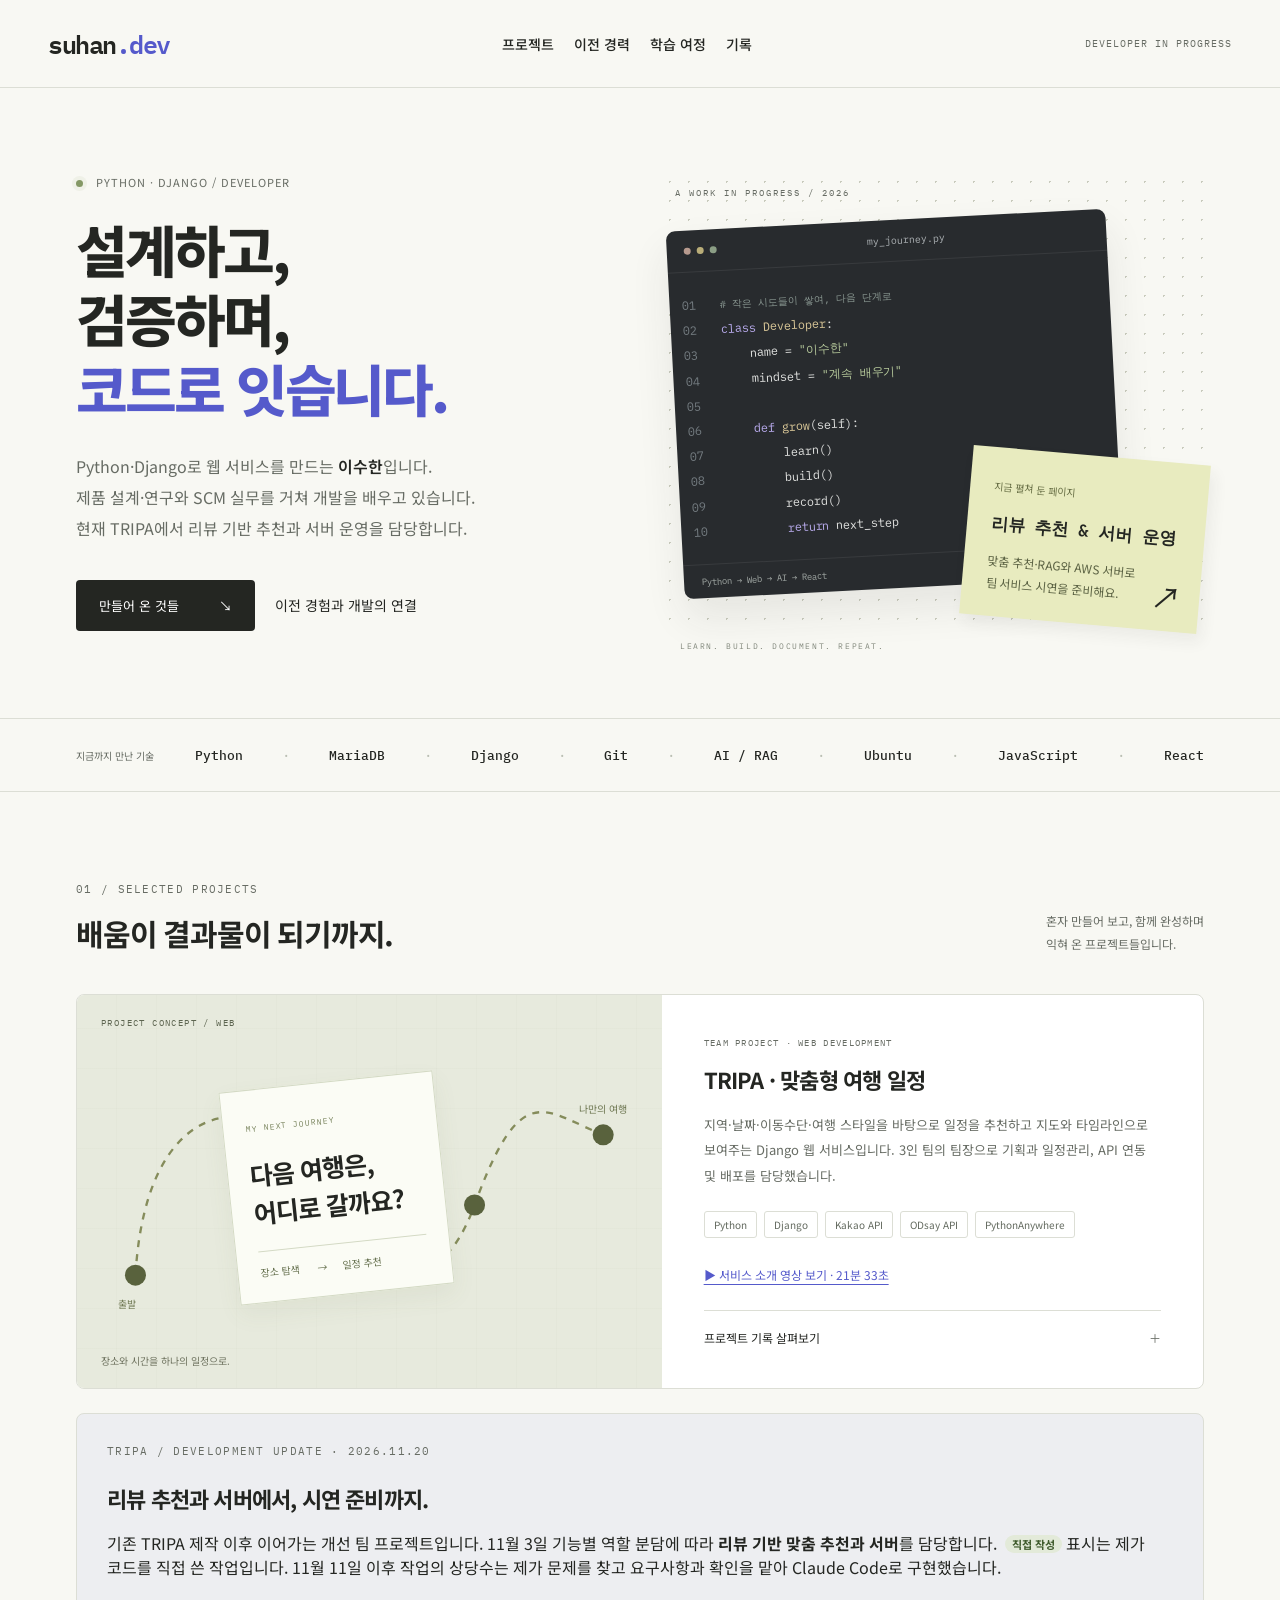
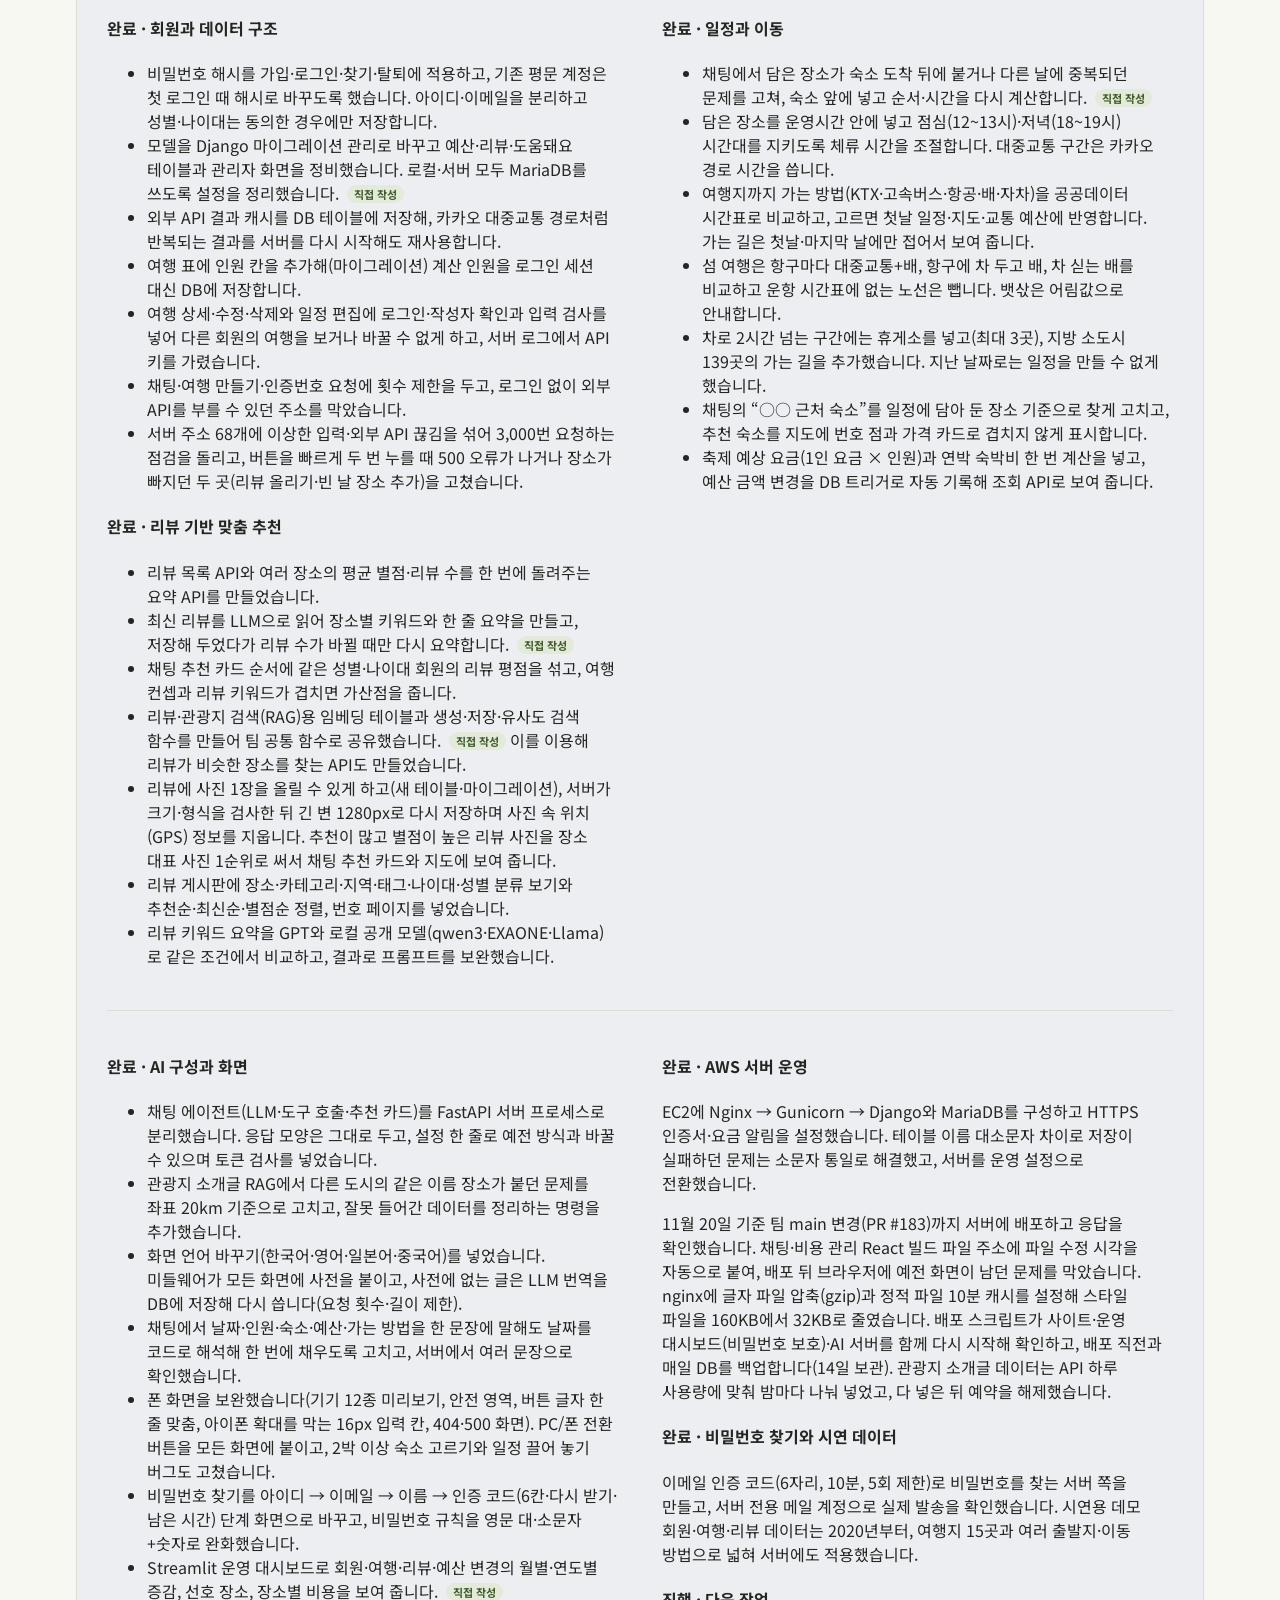
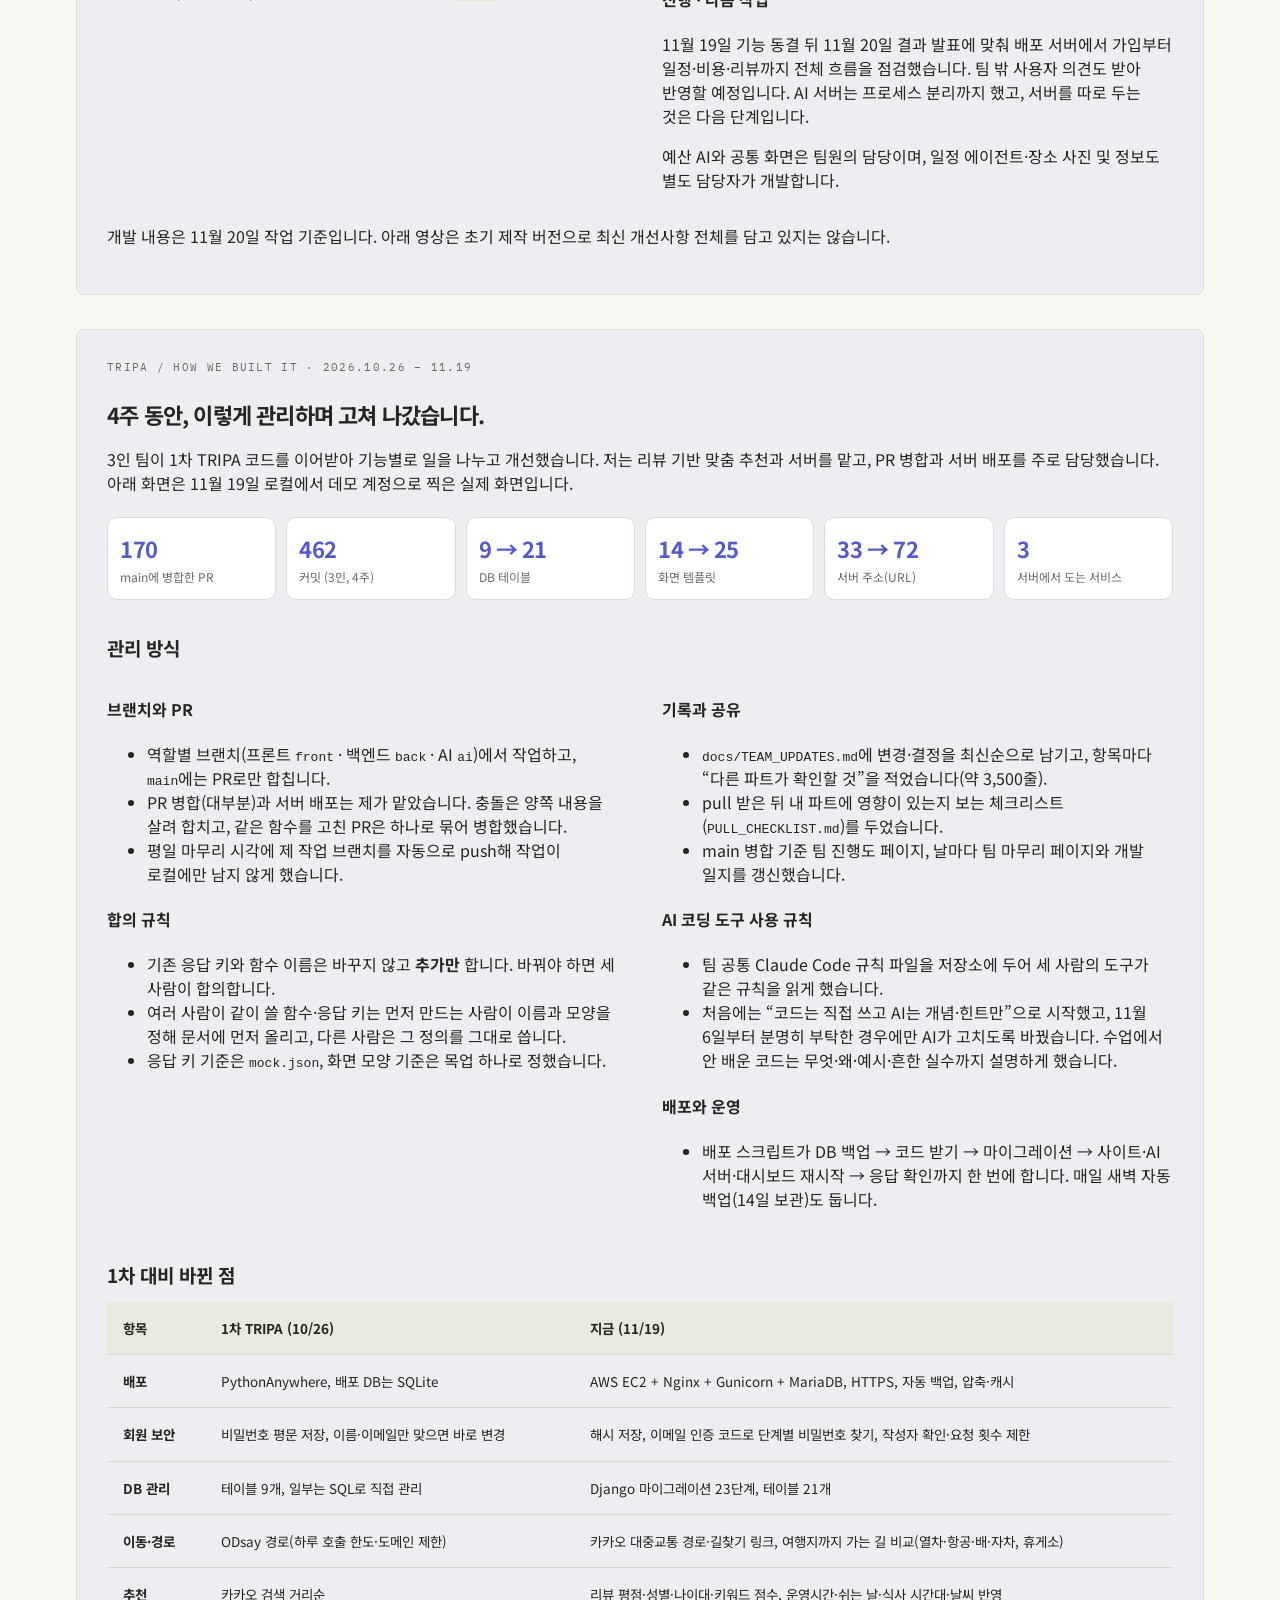
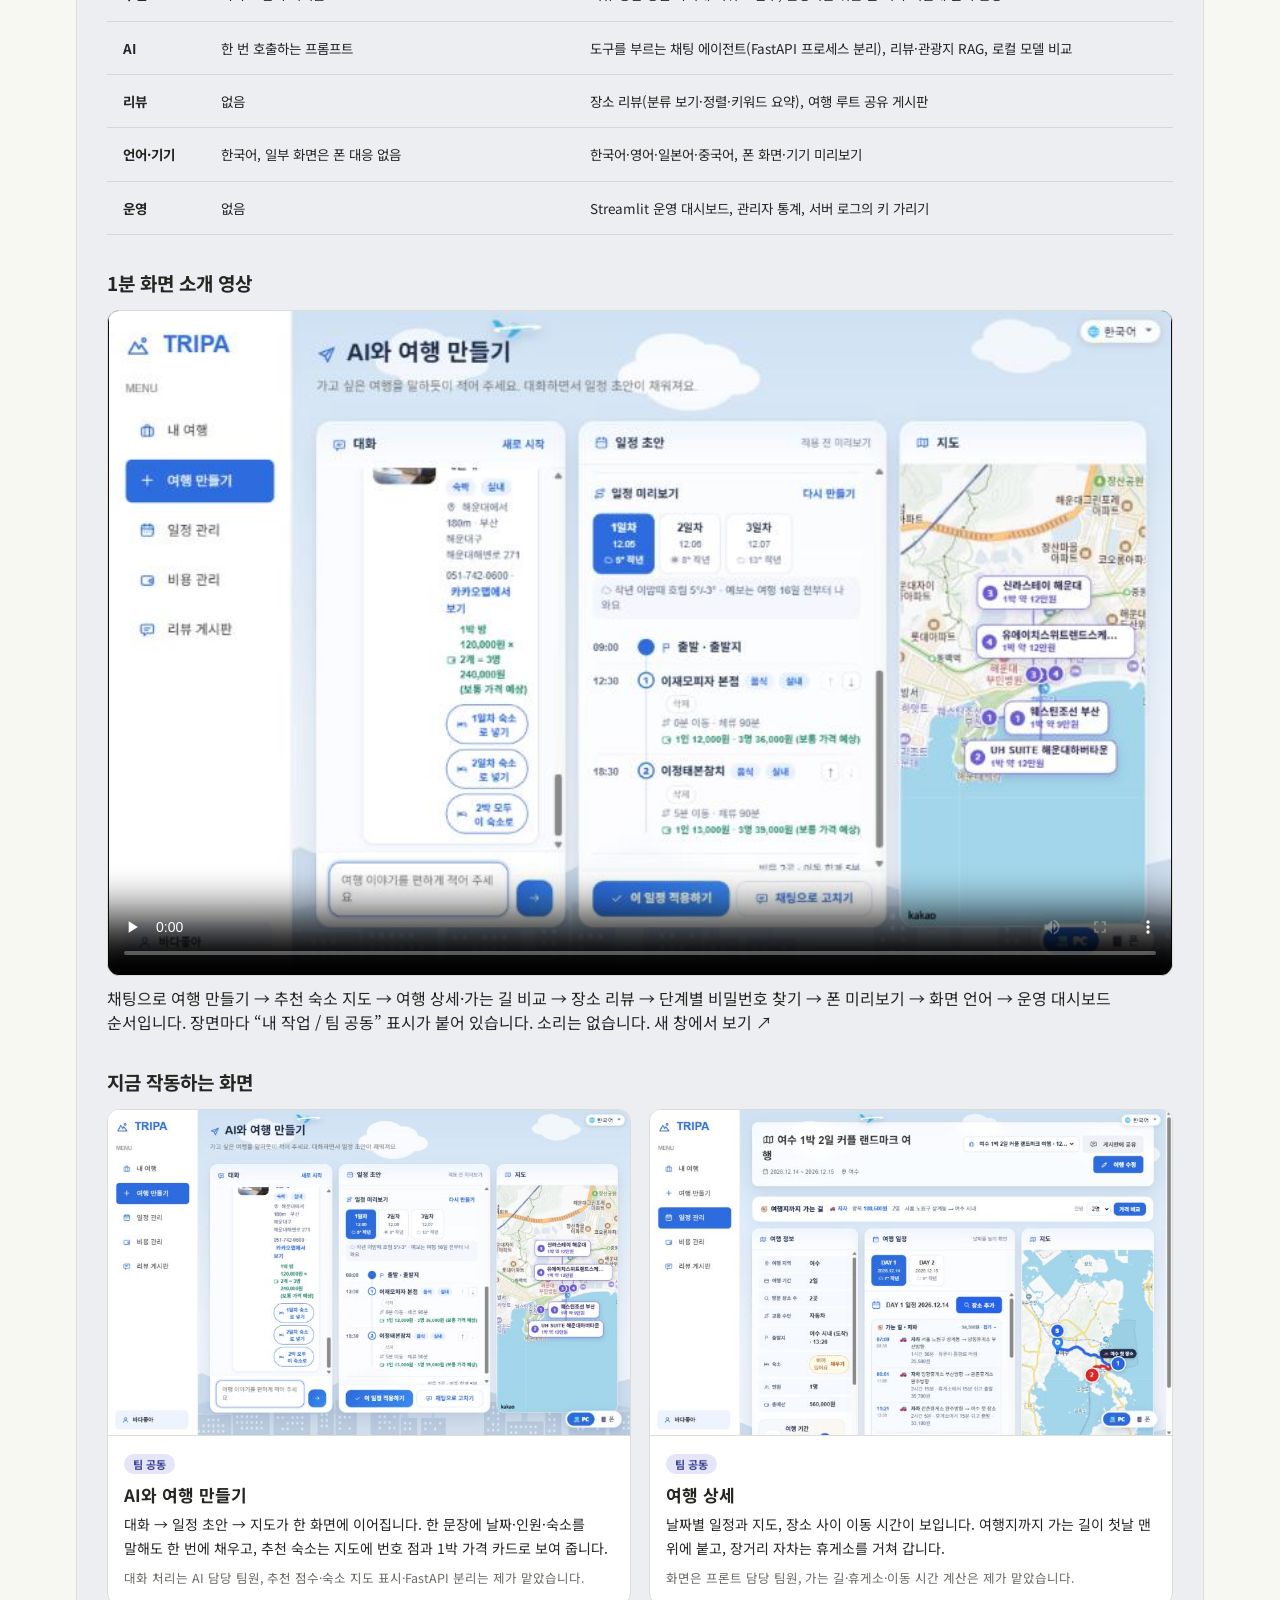
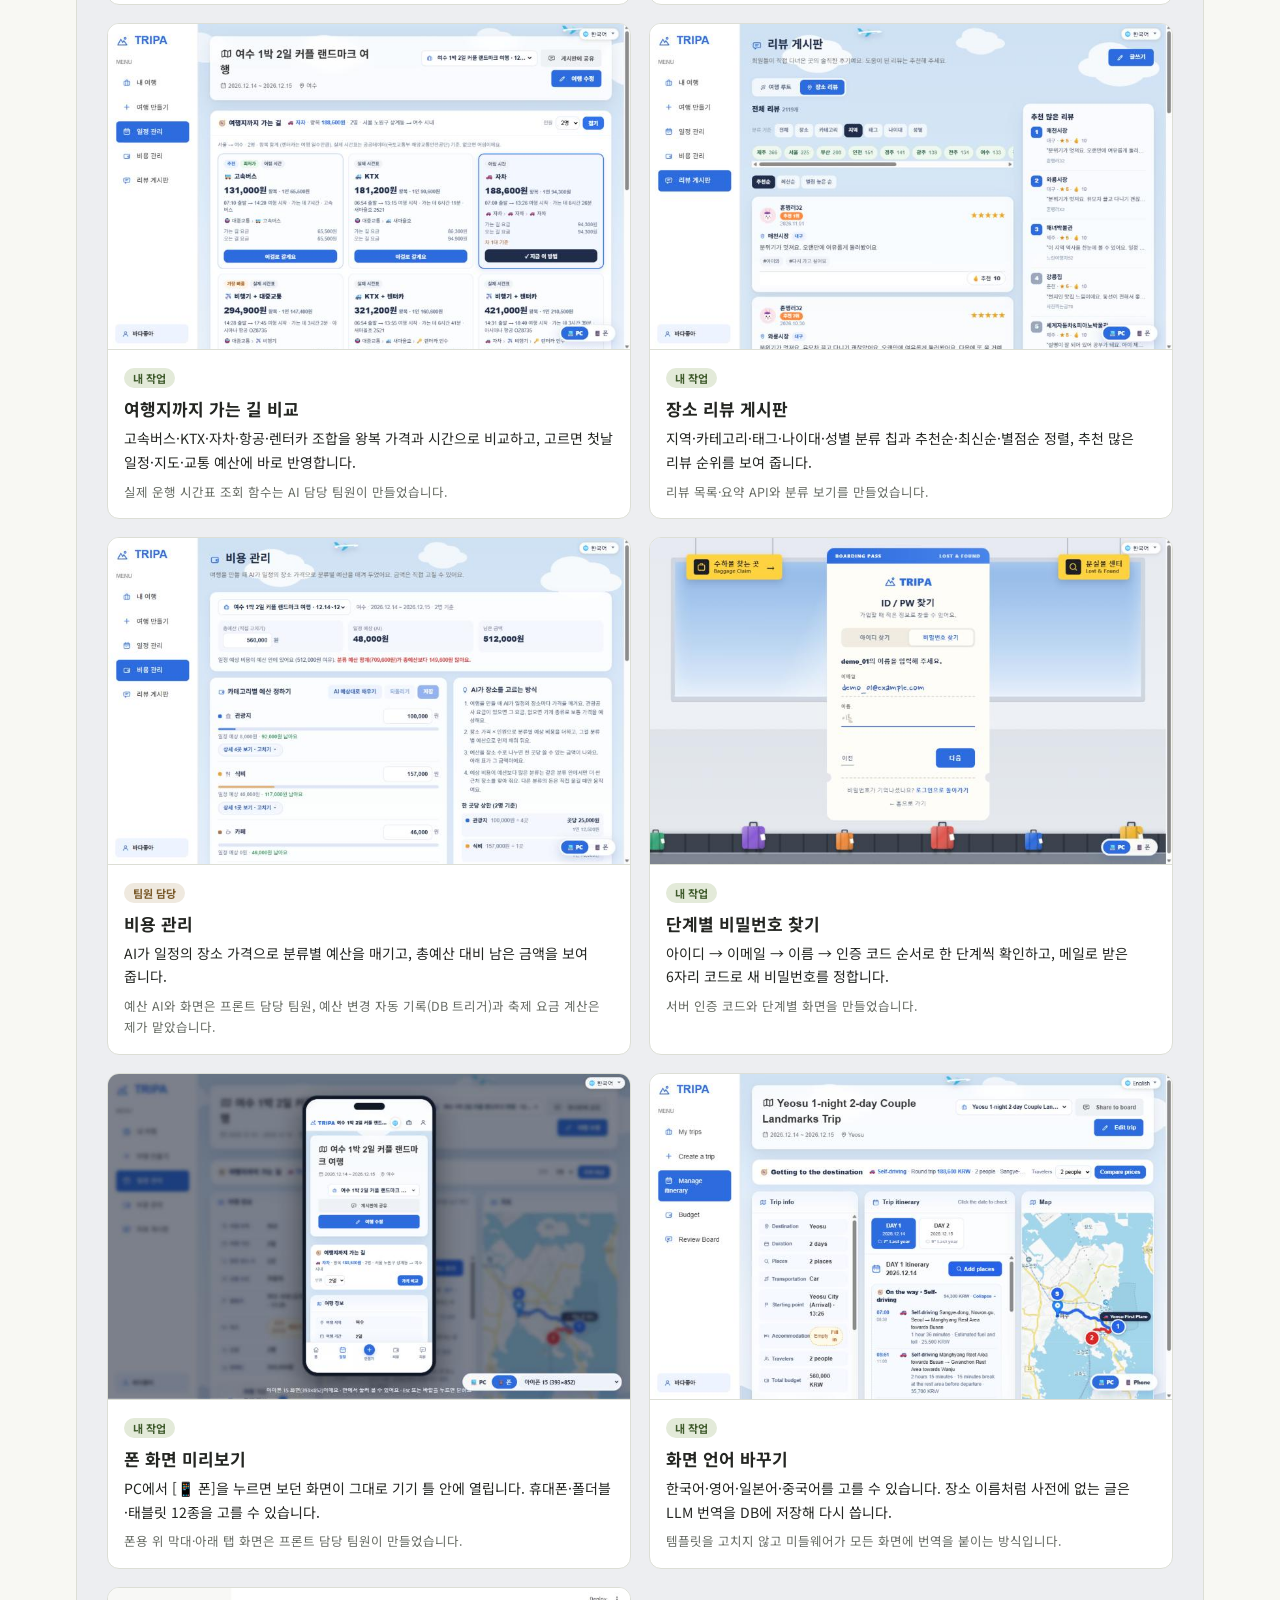
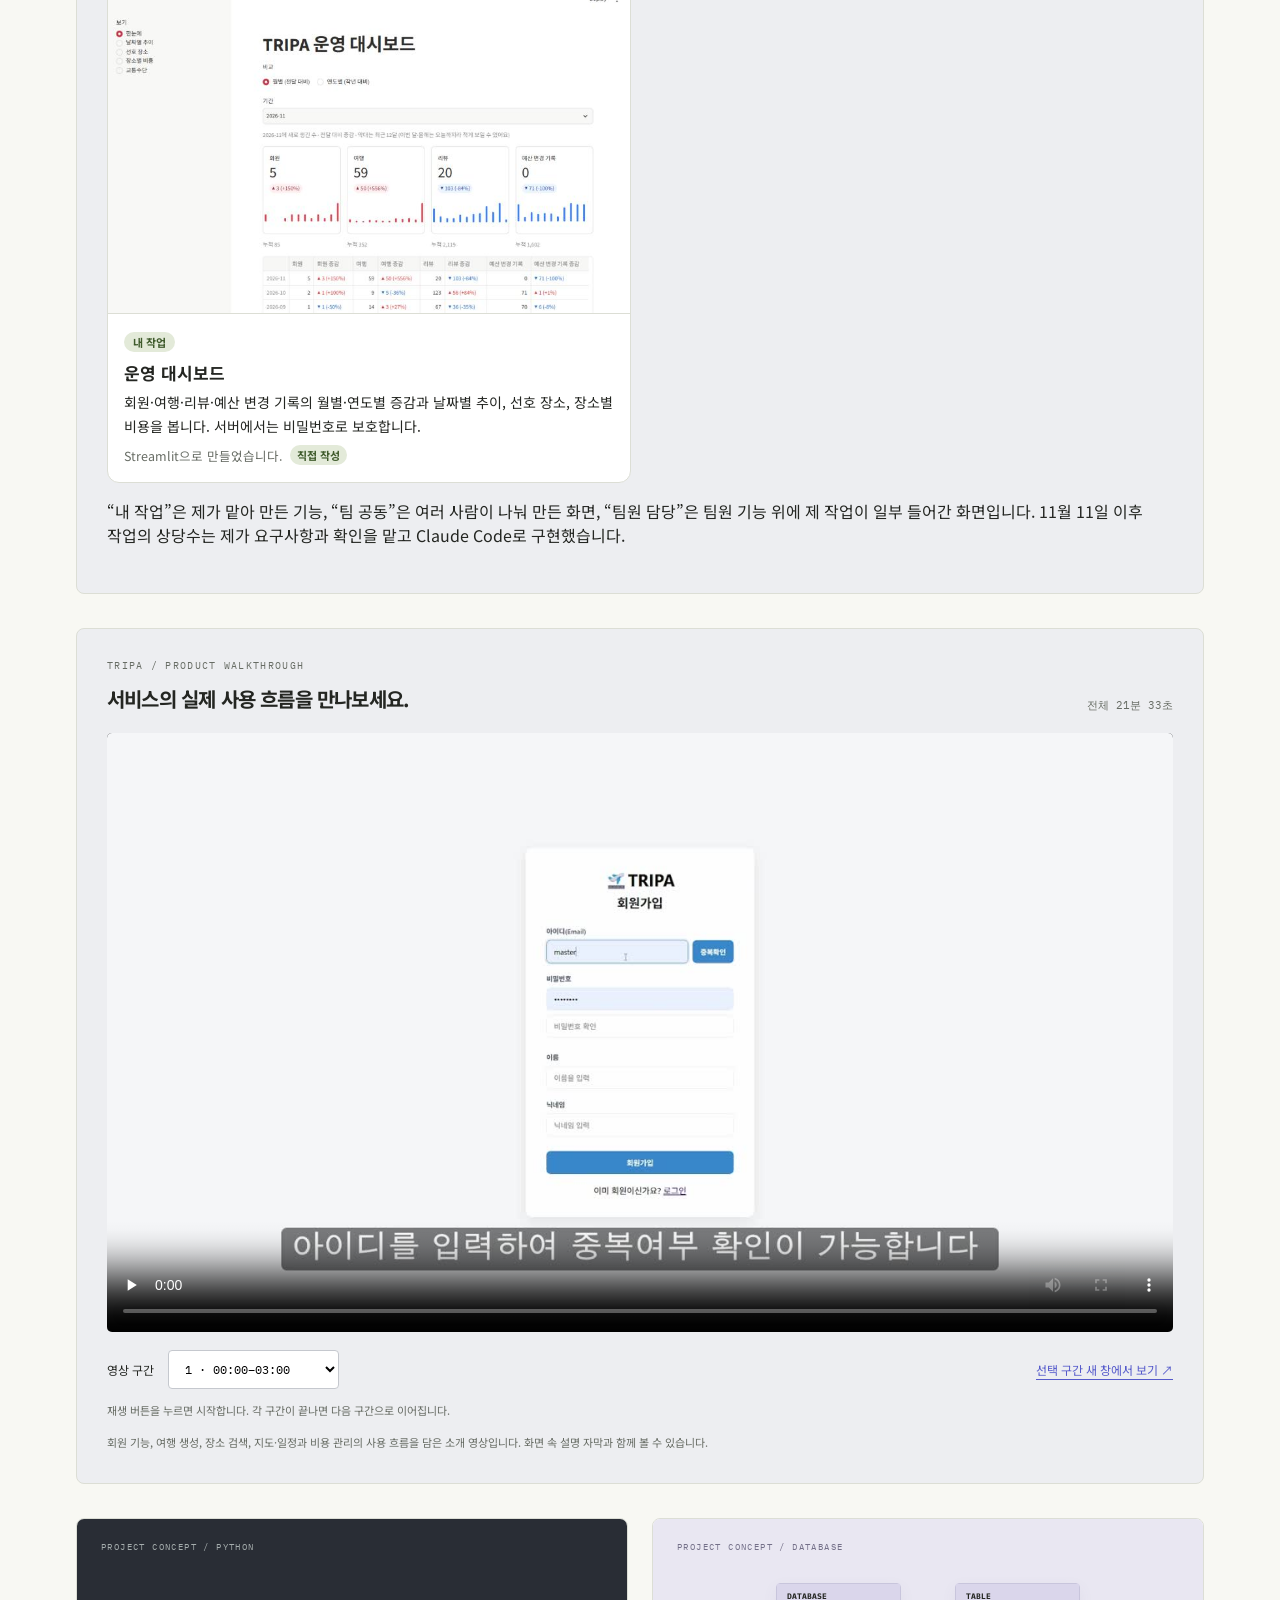
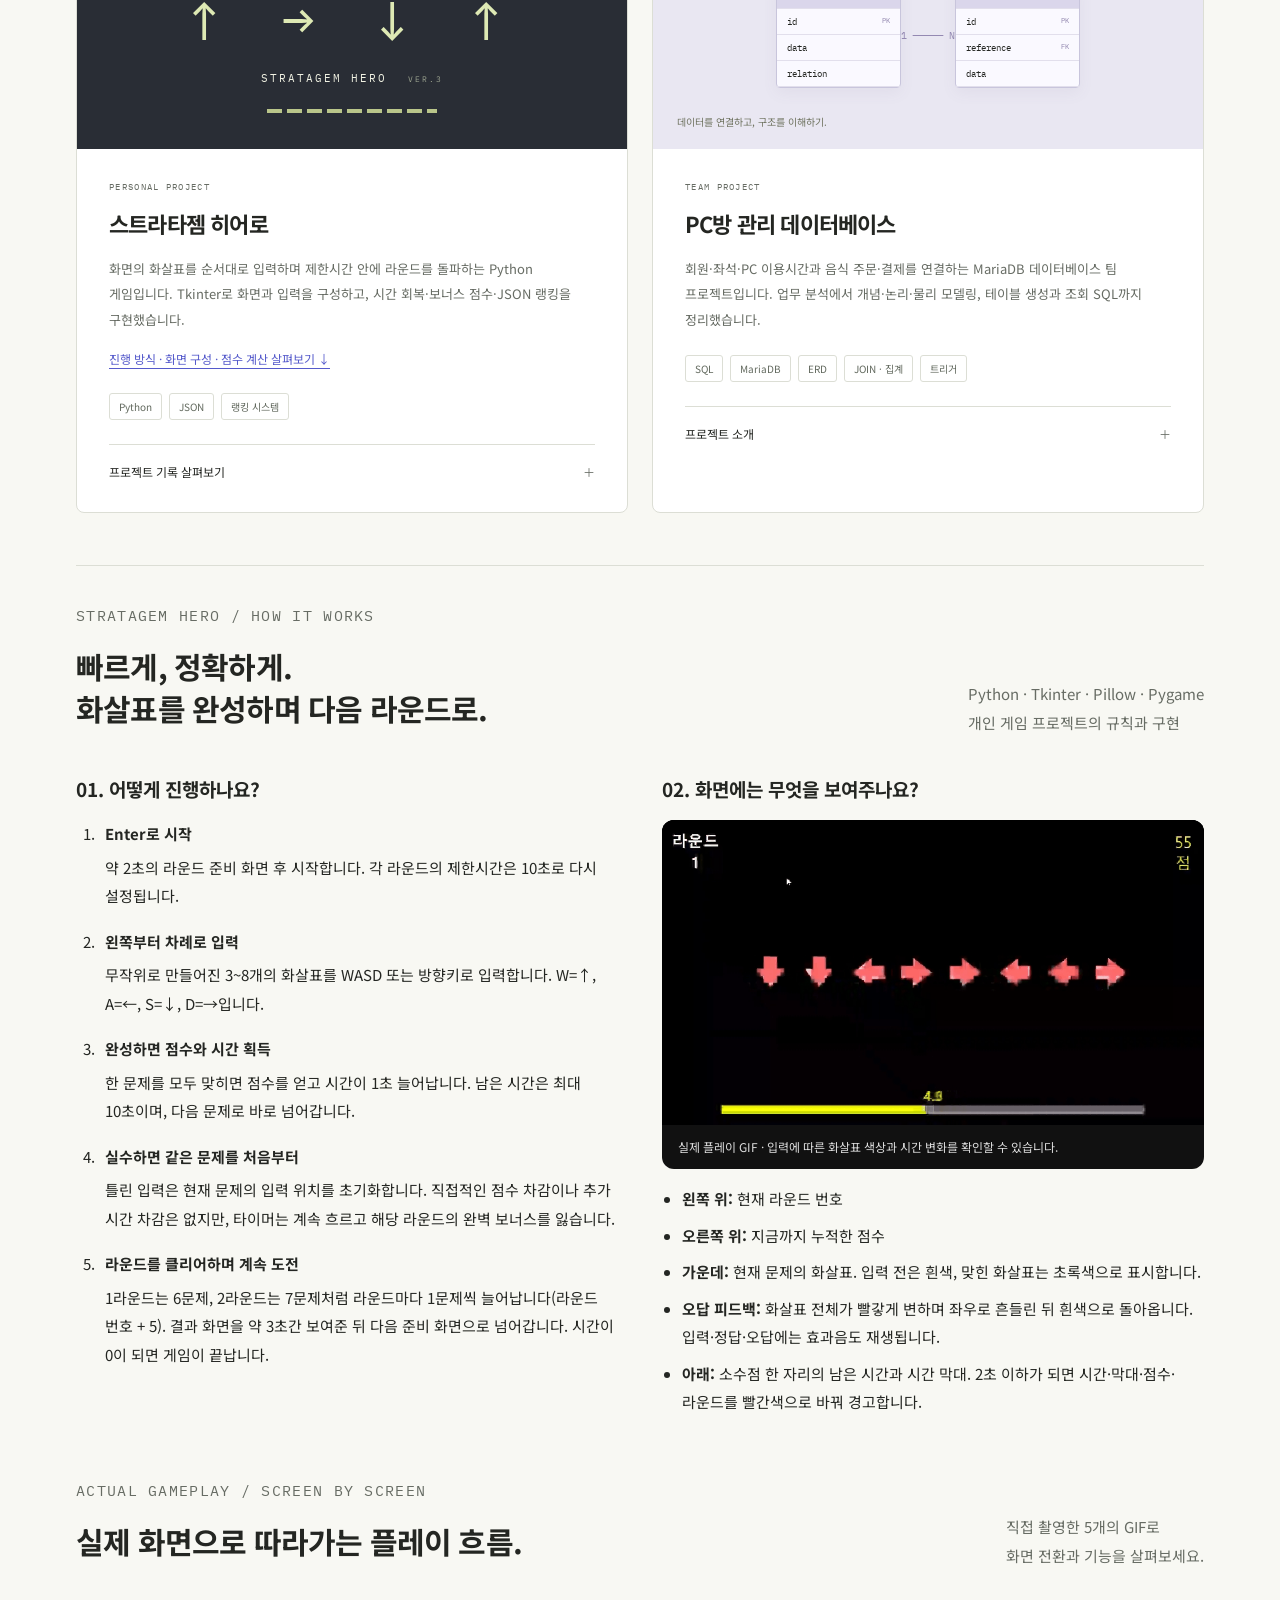
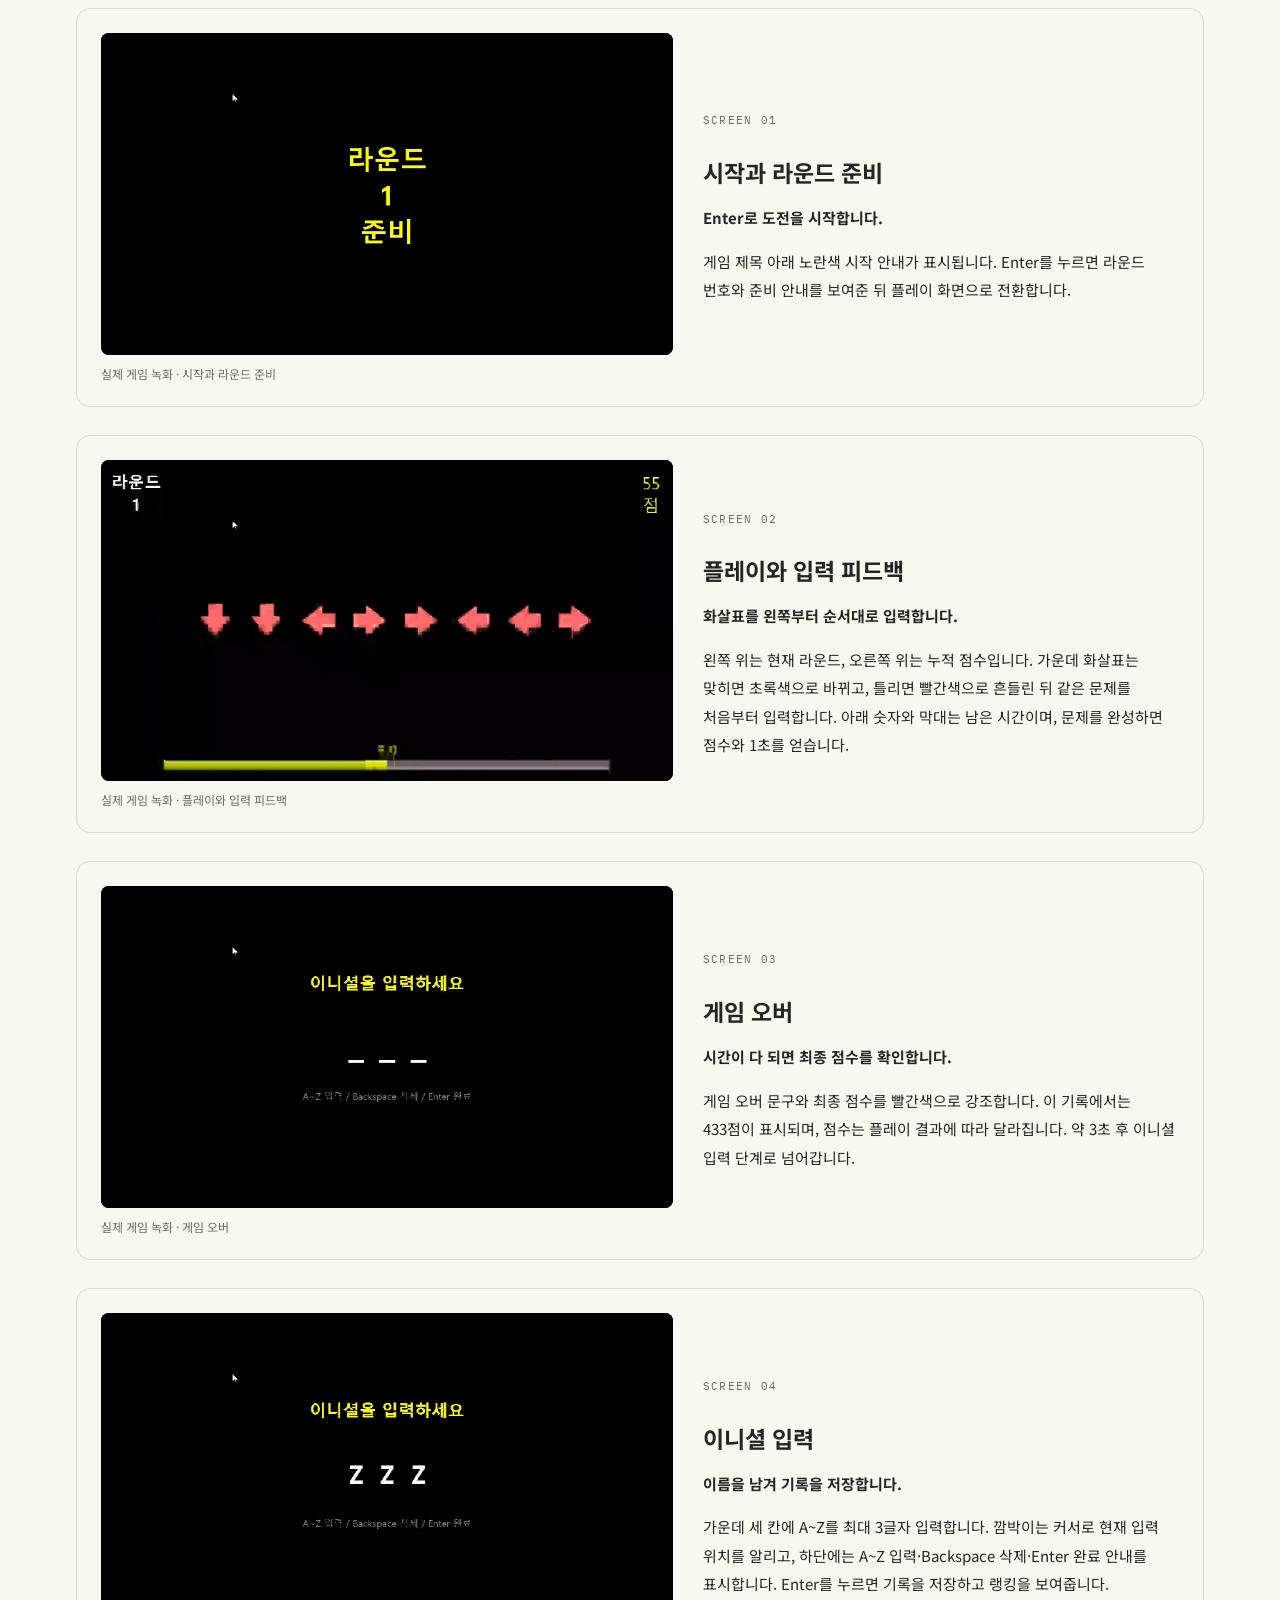
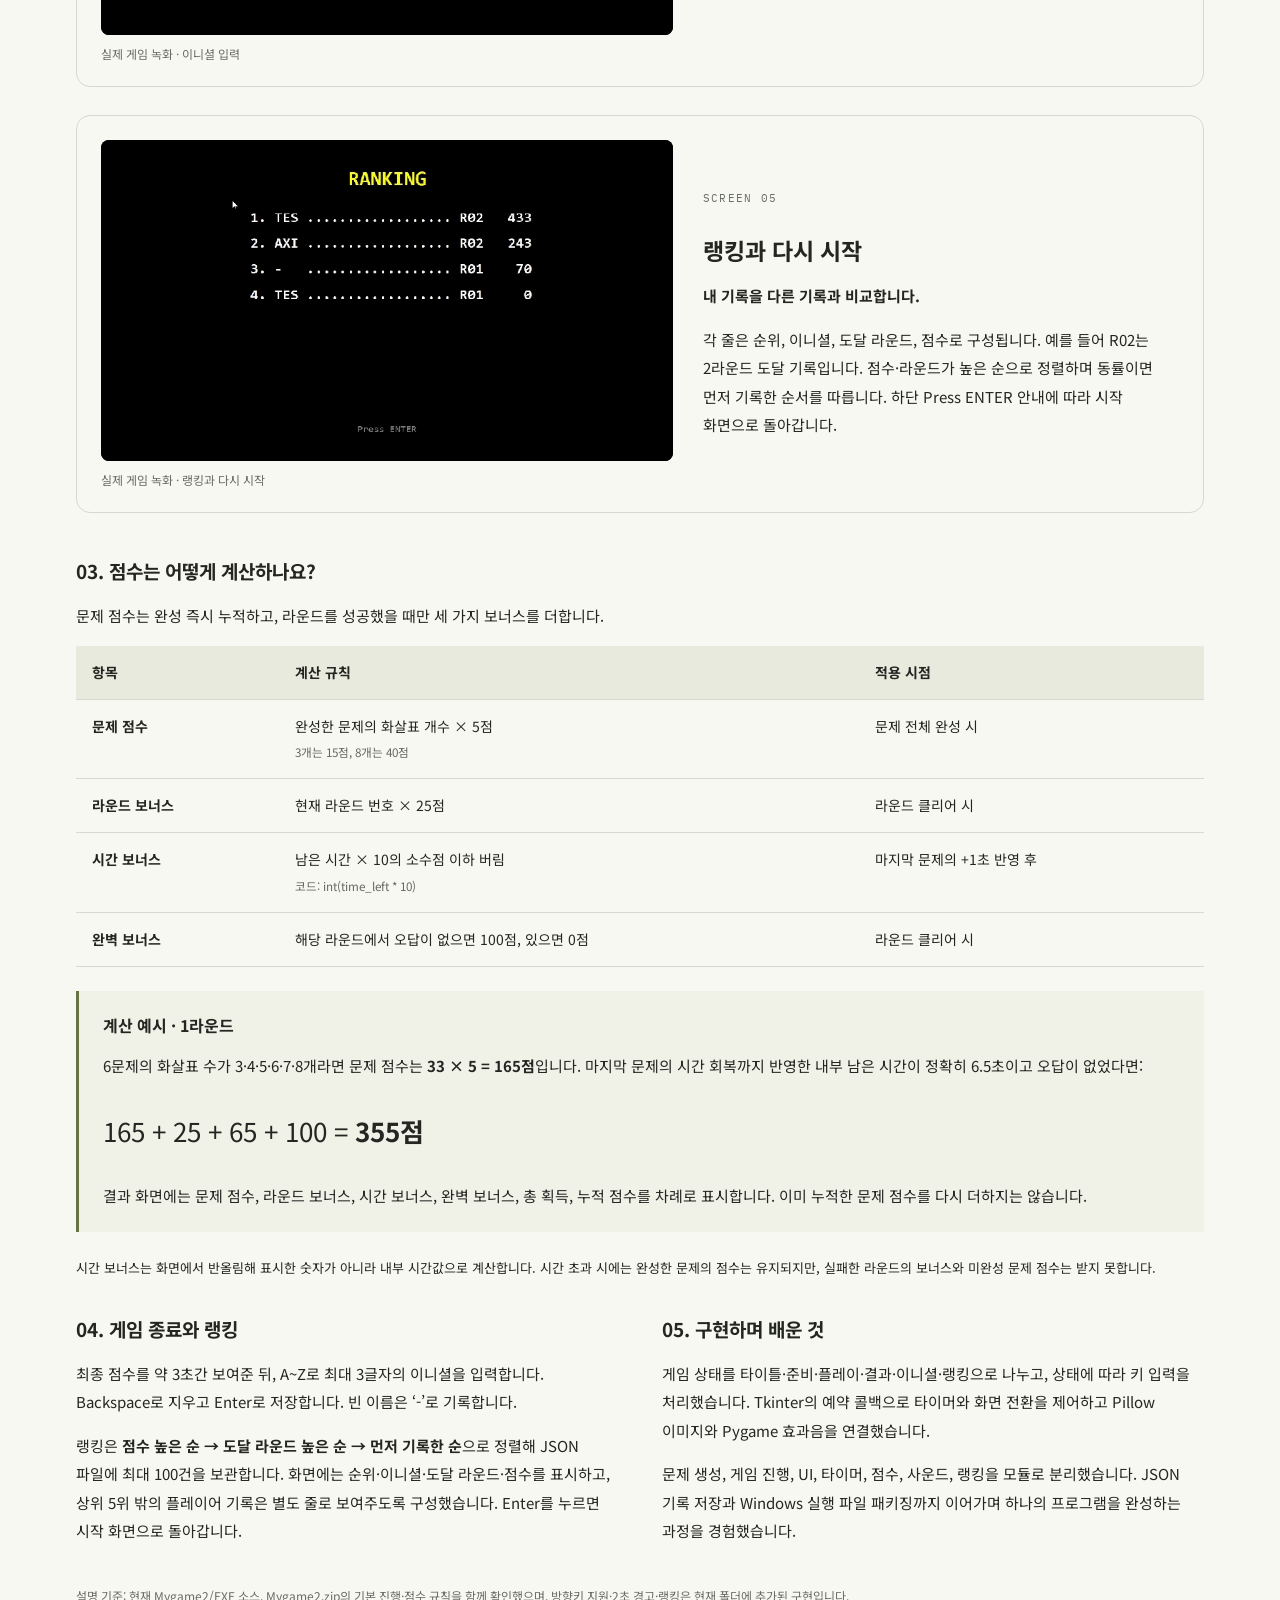
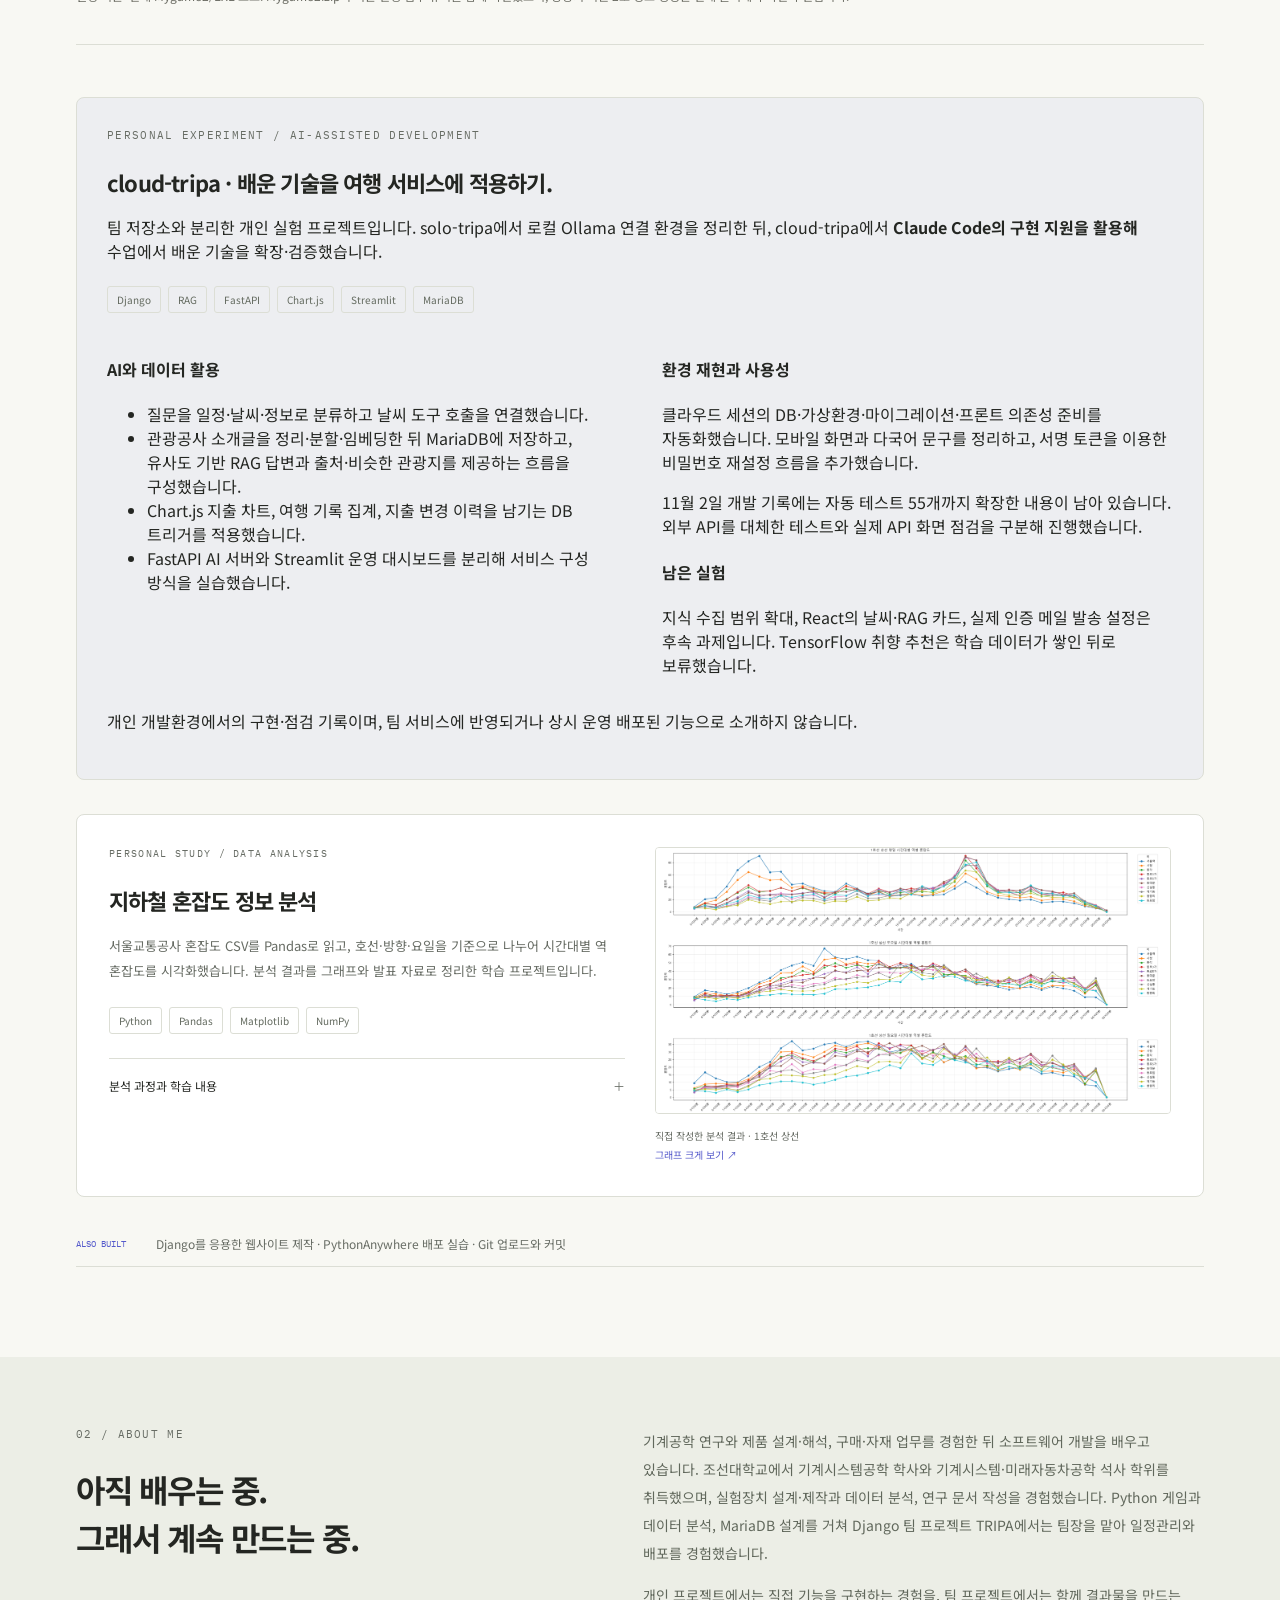
==== commit f733cd82: "포트폴리오 사본: 2026.11.20 TRIPA 개선 현황 반영" ====
--- a/index.html
+++ b/index.html
@@ -10,7 +10,7 @@
 <div class="skill-strip"><div class="wrap"><span>지금까지 만난 기술</span><strong>Python</strong><b>·</b><strong>MariaDB</strong><b>·</b><strong>Django</strong><b>·</b><strong>Git</strong><b>·</b><strong>AI / RAG</strong><b>·</b><strong>Ubuntu</strong><b>·</b><strong>JavaScript</strong><b>·</b><strong>React</strong></div></div>
 <section id="projects" class="wrap section"><div class="section-heading"><div><p class="eyebrow">01 / SELECTED PROJECTS</p><h2>배움이 결과물이 되기까지.</h2></div><p>혼자 만들어 보고, 함께 완성하며<br>익혀 온 프로젝트들입니다.</p></div>
 <article class="featured"><div class="project-visual travel" aria-label="여행 일정 프로젝트를 표현한 개념 그래픽"><span class="visual-label">PROJECT CONCEPT / WEB</span><div class="route"><span class="route-start">출발</span><svg viewBox="0 0 500 250" fill="none" aria-hidden="true"><path d="M50 190 C60 20 170 35 200 100 S300 240 340 130 S400 50 450 70" stroke="#858c5b" stroke-width="2" stroke-dasharray="6 6"/><circle cx="50" cy="190" r="9" fill="#59623d"/><circle cx="200" cy="100" r="9" fill="#59623d"/><circle cx="340" cy="130" r="9" fill="#59623d"/><circle cx="450" cy="70" r="9" fill="#59623d"/></svg><div class="route-card"><span>MY NEXT JOURNEY</span><strong>다음 여행은,<br>어디로 갈까요?</strong><div>장소 탐색 <i>→</i> 일정 추천</div></div><span class="route-end">나만의 여행</span></div><span class="visual-footer">장소와 시간을 하나의 일정으로.</span></div><div class="project-copy"><p class="eyebrow">TEAM PROJECT · WEB DEVELOPMENT</p><h3>TRIPA · 맞춤형 여행 일정</h3><p>지역·날짜·이동수단·여행 스타일을 바탕으로 일정을 추천하고 지도와 타임라인으로 보여주는 Django 웹 서비스입니다. 3인 팀의 팀장으로 기획과 일정관리, API 연동 및 배포를 담당했습니다.</p><div class="tags"><span>Python</span><span>Django</span><span>Kakao API</span><span>ODsay API</span><span>PythonAnywhere</span></div><a class="project-video-link" href="#tripa-video">▶ 서비스 소개 영상 보기 · 21분 33초</a><details><summary>프로젝트 기록 살펴보기 <span>＋</span></summary><div class="detail"><h4>서비스가 해결하는 문제</h4><p>여행 장소를 찾고 동선을 계산하는 번거로움을 줄이기 위해, 장소 검색부터 날짜별 일정·지도·비용 관리까지 연결했습니다. 사용자는 추천 일정을 확인한 뒤 장소와 시간을 조정할 수 있습니다.</p><h4>내가 맡은 일</h4><ul><li>팀장으로 요구사항을 정리하고 서비스의 전체 방향과 스케줄 서비스 구조 구상</li><li>일정관리, Kakao·ODsay API 연동 및 관리자 설정</li><li>PythonAnywhere 배포·수정, .env와 .gitignore 설정</li></ul><h4>일정 추천과 성능 개선</h4><p>출발지·숙소·체류시간·식사시간을 고려해 방문 순서를 구성했습니다. 후보 평가에는 거리 기반 예상 이동시간을 사용하고, 최종 구간의 상세 경로만 조회하도록 설계해 반복 API 호출과 응답 지연을 줄였습니다.</p><p class="small">발표 자료의 역할 분담표와 개발 기록을 바탕으로 정리했습니다. DB 변경 공유, Git 협업, 공통 설정 수정은 팀원들과 함께 진행했습니다.</p></div></details></div></article>
-<section class="video-section" id="tripa-update" aria-labelledby="tripa-update-title"><p class="eyebrow">TRIPA / DEVELOPMENT UPDATE · 2026.11.19</p><h3 id="tripa-update-title">리뷰 추천과 서버에서, 시연 준비까지.</h3><p>기존 TRIPA 제작 이후 이어가는 개선 팀 프로젝트입니다. 11월 3일 기능별 역할 분담에 따라 <strong>리뷰 기반 맞춤 추천과 서버</strong>를 담당합니다. <span class="own">직접 작성</span> 표시는 제가 코드를 직접 쓴 작업입니다. 11월 11일 이후 작업의 상당수는 제가 문제를 찾고 요구사항과 확인을 맡아 Claude Code로 구현했습니다.</p><div class="game-guide-grid"><div><h4>완료 · 회원과 데이터 구조</h4><ul><li>비밀번호 해시를 가입·로그인·찾기·탈퇴에 적용하고, 기존 평문 계정은 첫 로그인 때 해시로 바꾸도록 했습니다. 아이디·이메일을 분리하고 성별·나이대는 동의한 경우에만 저장합니다.</li><li>모델을 Django 마이그레이션 관리로 바꾸고 예산·리뷰·도움돼요 테이블과 관리자 화면을 정비했습니다. 로컬·서버 모두 MariaDB를 쓰도록 설정을 정리했습니다. <span class="own">직접 작성</span></li><li>외부 API 결과 캐시를 DB 테이블에 저장해, 카카오 대중교통 경로처럼 반복되는 결과를 서버를 다시 시작해도 재사용합니다.</li><li>여행 표에 인원 칸을 추가해(마이그레이션) 계산 인원을 로그인 세션 대신 DB에 저장합니다.</li><li>여행 상세·수정·삭제와 일정 편집에 로그인·작성자 확인과 입력 검사를 넣어 다른 회원의 여행을 보거나 바꿀 수 없게 하고, 서버 로그에서 API 키를 가렸습니다.</li><li>채팅·여행 만들기·인증번호 요청에 횟수 제한을 두고, 로그인 없이 외부 API를 부를 수 있던 주소를 막았습니다.</li></ul><h4>완료 · 리뷰 기반 맞춤 추천</h4><ul><li>리뷰 목록 API와 여러 장소의 평균 별점·리뷰 수를 한 번에 돌려주는 요약 API를 만들었습니다.</li><li>최신 리뷰를 LLM으로 읽어 장소별 키워드와 한 줄 요약을 만들고, 저장해 두었다가 리뷰 수가 바뀔 때만 다시 요약합니다. <span class="own">직접 작성</span></li><li>채팅 추천 카드 순서에 같은 성별·나이대 회원의 리뷰 평점을 섞고, 여행 컨셉과 리뷰 키워드가 겹치면 가산점을 줍니다.</li><li>리뷰·관광지 검색(RAG)용 임베딩 테이블과 생성·저장·유사도 검색 함수를 만들어 팀 공통 함수로 공유했습니다. <span class="own">직접 작성</span> 이를 이용해 리뷰가 비슷한 장소를 찾는 API도 만들었습니다.</li><li>리뷰 게시판에 장소·카테고리·지역·태그·나이대·성별 분류 보기와 추천순·최신순·별점순 정렬, 번호 페이지를 넣었습니다.</li><li>리뷰 키워드 요약을 GPT와 로컬 공개 모델(qwen3·EXAONE·Llama)로 같은 조건에서 비교하고, 결과로 프롬프트를 보완했습니다.</li></ul></div><div><h4>완료 · 일정과 이동</h4><ul><li>채팅에서 담은 장소가 숙소 도착 뒤에 붙거나 다른 날에 중복되던 문제를 고쳐, 숙소 앞에 넣고 순서·시간을 다시 계산합니다. <span class="own">직접 작성</span></li><li>담은 장소를 운영시간 안에 넣고 점심(12~13시)·저녁(18~19시) 시간대를 지키도록 체류 시간을 조절합니다. 대중교통 구간은 카카오 경로 시간을 씁니다.</li><li>여행지까지 가는 방법(KTX·고속버스·항공·배·자차)을 공공데이터 시간표로 비교하고, 고르면 첫날 일정·지도·교통 예산에 반영합니다. 가는 길은 첫날·마지막 날에만 접어서 보여 줍니다.</li><li>섬 여행은 항구마다 대중교통+배, 항구에 차 두고 배, 차 싣는 배를 비교하고 운항 시간표에 없는 노선은 뺍니다. 뱃삯은 어림값으로 안내합니다.</li><li>차로 2시간 넘는 구간에는 휴게소를 넣고(최대 3곳), 지방 소도시 139곳의 가는 길을 추가했습니다. 지난 날짜로는 일정을 만들 수 없게 했습니다.</li><li>채팅의 “○○ 근처 숙소”를 일정에 담아 둔 장소 기준으로 찾게 고치고, 추천 숙소를 지도에 번호 점과 가격 카드로 겹치지 않게 표시합니다.</li><li>축제 예상 요금(1인 요금 × 인원)과 연박 숙박비 한 번 계산을 넣고, 예산 금액 변경을 DB 트리거로 자동 기록해 조회 API로 보여 줍니다.</li></ul></div></div><div class="game-guide-grid"><div><h4>완료 · AI 구성과 화면</h4><ul><li>채팅 에이전트(LLM·도구 호출·추천 카드)를 FastAPI 서버 프로세스로 분리했습니다. 응답 모양은 그대로 두고, 설정 한 줄로 예전 방식과 바꿀 수 있으며 토큰 검사를 넣었습니다.</li><li>관광지 소개글 RAG에서 다른 도시의 같은 이름 장소가 붙던 문제를 좌표 20km 기준으로 고치고, 잘못 들어간 데이터를 정리하는 명령을 추가했습니다.</li><li>화면 언어 바꾸기(한국어·영어·일본어·중국어)를 넣었습니다. 미들웨어가 모든 화면에 사전을 붙이고, 사전에 없는 글은 LLM 번역을 DB에 저장해 다시 씁니다(요청 횟수·길이 제한).</li><li>채팅에서 날짜·인원·숙소·예산·가는 방법을 한 문장에 말해도 날짜를 코드로 해석해 한 번에 채우도록 고치고, 서버에서 여러 문장으로 확인했습니다.</li><li>폰 화면을 보완했습니다(기기 12종 미리보기, 안전 영역, 버튼 글자 한 줄 맞춤, 아이폰 확대를 막는 16px 입력 칸, 404·500 화면). PC/폰 전환 버튼을 모든 화면에 붙이고, 2박 이상 숙소 고르기와 일정 끌어 놓기 버그도 고쳤습니다.</li><li>비밀번호 찾기를 아이디 → 이메일 → 이름 → 인증 코드(6칸·다시 받기·남은 시간) 단계 화면으로 바꾸고, 비밀번호 규칙을 영문 대·소문자+숫자로 완화했습니다.</li><li>Streamlit 운영 대시보드로 회원·여행·리뷰·예산 변경의 월별·연도별 증감, 선호 장소, 장소별 비용을 보여 줍니다. <span class="own">직접 작성</span></li></ul></div><div><h4>완료 · AWS 서버 운영</h4><p>EC2에 Nginx → Gunicorn → Django와 MariaDB를 구성하고 HTTPS 인증서·요금 알림을 설정했습니다. 테이블 이름 대소문자 차이로 저장이 실패하던 문제는 소문자 통일로 해결했고, 서버를 운영 설정으로 전환했습니다.</p><p>11월 19일 기준 팀 main 변경(PR #177)까지 서버에 배포하고 응답을 확인했습니다. nginx에 글자 파일 압축(gzip)과 정적 파일 10분 캐시를 설정해 스타일 파일을 160KB에서 32KB로 줄였습니다. 배포 스크립트가 사이트·운영 대시보드(비밀번호 보호)·AI 서버를 함께 다시 시작해 확인하고, 배포 직전과 매일 DB를 백업합니다(14일 보관). 관광지 소개글 데이터는 API 하루 사용량에 맞춰 밤마다 나눠 넣었고, 다 넣은 뒤 예약을 해제했습니다.</p><h4>완료 · 비밀번호 찾기와 시연 데이터</h4><p>이메일 인증 코드(6자리, 10분, 5회 제한)로 비밀번호를 찾는 서버 쪽을 만들고, 서버 전용 메일 계정으로 실제 발송을 확인했습니다. 시연용 데모 회원·여행·리뷰 데이터는 2020년부터, 여행지 15곳과 여러 출발지·이동 방법으로 넓혀 서버에도 적용했습니다.</p><h4>진행 · 다음 작업</h4><p>11월 19일 기능 동결·시연 리허설에 맞춰 배포 서버에서 가입부터 일정·비용·리뷰까지 전체 흐름을 점검하고 있습니다. 팀 밖 사용자 의견도 받아 반영할 예정입니다. AI 서버는 프로세스 분리까지 했고, 서버를 따로 두는 것은 다음 단계입니다.</p><p class="small">예산 AI와 공통 화면은 팀원의 담당이며, 일정 에이전트·장소 사진 및 정보도 별도 담당자가 개발합니다.</p></div></div><p class="small">개발 내용은 11월 19일 오전 작업 기준입니다. 아래 영상은 초기 제작 버전으로 최신 개선사항 전체를 담고 있지는 않습니다.</p></section><section class="video-section" id="tripa-process" aria-labelledby="tripa-process-title"><p class="eyebrow">TRIPA / HOW WE BUILT IT · 2026.10.26 – 11.19</p><h3 id="tripa-process-title">4주 동안, 이렇게 관리하며 고쳐 나갔습니다.</h3><p>3인 팀이 1차 TRIPA 코드를 이어받아 기능별로 일을 나누고 개선했습니다. 저는 리뷰 기반 맞춤 추천과 서버를 맡고, PR 병합과 서버 배포를 주로 담당했습니다. 아래 화면은 11월 19일 로컬에서 데모 계정으로 찍은 실제 화면입니다.</p><div class="proc-stats"><div><b>170</b><span>main에 병합한 PR</span></div><div><b>462</b><span>커밋 (3인, 4주)</span></div><div><b>9 → 21</b><span>DB 테이블</span></div><div><b>14 → 25</b><span>화면 템플릿</span></div><div><b>33 → 72</b><span>서버 주소(URL)</span></div><div><b>3</b><span>서버에서 도는 서비스</span></div></div><h4 class="proc-title">관리 방식</h4><div class="game-guide-grid proc-manage"><div><h4>브랜치와 PR</h4><ul><li>역할별 브랜치(프론트 <code>front</code> · 백엔드 <code>back</code> · AI <code>ai</code>)에서 작업하고, <code>main</code>에는 PR로만 합칩니다.</li><li>PR 병합(대부분)과 서버 배포는 제가 맡았습니다. 충돌은 양쪽 내용을 살려 합치고, 같은 함수를 고친 PR은 하나로 묶어 병합했습니다.</li><li>평일 마무리 시각에 제 작업 브랜치를 자동으로 push해 작업이 로컬에만 남지 않게 했습니다.</li></ul><h4>합의 규칙</h4><ul><li>기존 응답 키와 함수 이름은 바꾸지 않고 <strong>추가만</strong> 합니다. 바꿔야 하면 세 사람이 합의합니다.</li><li>여러 사람이 같이 쓸 함수·응답 키는 먼저 만드는 사람이 이름과 모양을 정해 문서에 먼저 올리고, 다른 사람은 그 정의를 그대로 씁니다.</li><li>응답 키 기준은 <code>mock.json</code>, 화면 모양 기준은 목업 하나로 정했습니다.</li></ul></div><div><h4>기록과 공유</h4><ul><li><code>docs/TEAM_UPDATES.md</code>에 변경·결정을 최신순으로 남기고, 항목마다 “다른 파트가 확인할 것”을 적었습니다(약 3,500줄).</li><li>pull 받은 뒤 내 파트에 영향이 있는지 보는 체크리스트(<code>PULL_CHECKLIST.md</code>)를 두었습니다.</li><li>main 병합 기준 팀 진행도 페이지, 날마다 팀 마무리 페이지와 개발 일지를 갱신했습니다.</li></ul><h4>AI 코딩 도구 사용 규칙</h4><ul><li>팀 공통 Claude Code 규칙 파일을 저장소에 두어 세 사람의 도구가 같은 규칙을 읽게 했습니다.</li><li>처음에는 “코드는 직접 쓰고 AI는 개념·힌트만”으로 시작했고, 11월 6일부터 분명히 부탁한 경우에만 AI가 고치도록 바꿨습니다. 수업에서 안 배운 코드는 무엇·왜·예시·흔한 실수까지 설명하게 했습니다.</li></ul><h4>배포와 운영</h4><ul><li>배포 스크립트가 DB 백업 → 코드 받기 → 마이그레이션 → 사이트·AI 서버·대시보드 재시작 → 응답 확인까지 한 번에 합니다. 매일 새벽 자동 백업(14일 보관)도 둡니다.</li></ul></div></div><h4 class="proc-title">1차 대비 바뀐 점</h4><div class="score-table-wrap proc-compare"><table class="score-table"><thead><tr><th scope="col">항목</th><th scope="col">1차 TRIPA (10/26)</th><th scope="col">지금 (11/19)</th></tr></thead><tbody><tr><th scope="row">배포</th><td>PythonAnywhere, 배포 DB는 SQLite</td><td>AWS EC2 + Nginx + Gunicorn + MariaDB, HTTPS, 자동 백업, 압축·캐시</td></tr><tr><th scope="row">회원 보안</th><td>비밀번호 평문 저장, 이름·이메일만 맞으면 바로 변경</td><td>해시 저장, 이메일 인증 코드로 단계별 비밀번호 찾기, 작성자 확인·요청 횟수 제한</td></tr><tr><th scope="row">DB 관리</th><td>테이블 9개, 일부는 SQL로 직접 관리</td><td>Django 마이그레이션 23단계, 테이블 21개</td></tr><tr><th scope="row">이동·경로</th><td>ODsay 경로(하루 호출 한도·도메인 제한)</td><td>카카오 대중교통 경로·길찾기 링크, 여행지까지 가는 길 비교(열차·항공·배·자차, 휴게소)</td></tr><tr><th scope="row">추천</th><td>카카오 검색 거리순</td><td>리뷰 평점·성별·나이대·키워드 점수, 운영시간·쉬는 날·식사 시간대·날씨 반영</td></tr><tr><th scope="row">AI</th><td>한 번 호출하는 프롬프트</td><td>도구를 부르는 채팅 에이전트(FastAPI 프로세스 분리), 리뷰·관광지 RAG, 로컬 모델 비교</td></tr><tr><th scope="row">리뷰</th><td>없음</td><td>장소 리뷰(분류 보기·정렬·키워드 요약), 여행 루트 공유 게시판</td></tr><tr><th scope="row">언어·기기</th><td>한국어, 일부 화면은 폰 대응 없음</td><td>한국어·영어·일본어·중국어, 폰 화면·기기 미리보기</td></tr><tr><th scope="row">운영</th><td>없음</td><td>Streamlit 운영 대시보드, 관리자 통계, 서버 로그의 키 가리기</td></tr></tbody></table></div><h4 class="proc-title">1분 화면 소개 영상</h4><div class="proc-video"><video controls preload="none" playsinline poster="media/tripa2-chat.jpg" src="media/tripa-features.mp4" aria-label="TRIPA 지금 작동하는 화면 소개 영상 (1분 4초)"></video><p class="small">채팅으로 여행 만들기 → 추천 숙소 지도 → 여행 상세·가는 길 비교 → 장소 리뷰 → 단계별 비밀번호 찾기 → 폰 미리보기 → 화면 언어 → 운영 대시보드 순서입니다. 장면마다 “내 작업 / 팀 공동” 표시가 붙어 있습니다. 소리는 없습니다. <a href="media/tripa-features.mp4" target="_blank" rel="noopener">새 창에서 보기 ↗</a></p></div><h4 class="proc-title">지금 작동하는 화면</h4><div class="shot-grid"><figure class="shot"><a href="media/tripa2-chat.jpg" target="_blank" rel="noopener"><img src="media/tripa2-chat.jpg" alt="TRIPA AI와 여행 만들기 화면" width="800" height="500" loading="lazy"></a><figcaption><span class="who team">팀 공동</span><h4>AI와 여행 만들기</h4><p>대화 → 일정 초안 → 지도가 한 화면에 이어집니다. 한 문장에 날짜·인원·숙소를 말해도 한 번에 채우고, 추천 숙소는 지도에 번호 점과 1박 가격 카드로 보여 줍니다.</p><p class="small">대화 처리는 AI 담당 팀원, 추천 점수·숙소 지도 표시·FastAPI 분리는 제가 맡았습니다.</p></figcaption></figure><figure class="shot"><a href="media/tripa2-detail.jpg" target="_blank" rel="noopener"><img src="media/tripa2-detail.jpg" alt="TRIPA 여행 상세 화면" width="800" height="500" loading="lazy"></a><figcaption><span class="who team">팀 공동</span><h4>여행 상세</h4><p>날짜별 일정과 지도, 장소 사이 이동 시간이 보입니다. 여행지까지 가는 길이 첫날 맨 위에 붙고, 장거리 자차는 휴게소를 거쳐 갑니다.</p><p class="small">화면은 프론트 담당 팀원, 가는 길·휴게소·이동 시간 계산은 제가 맡았습니다.</p></figcaption></figure><figure class="shot"><a href="media/tripa2-access.jpg" target="_blank" rel="noopener"><img src="media/tripa2-access.jpg" alt="TRIPA 여행지까지 가는 길 비교 화면" width="800" height="500" loading="lazy"></a><figcaption><span class="who mine">내 작업</span><h4>여행지까지 가는 길 비교</h4><p>고속버스·KTX·자차·항공·렌터카 조합을 왕복 가격과 시간으로 비교하고, 고르면 첫날 일정·지도·교통 예산에 바로 반영합니다.</p><p class="small">실제 운행 시간표 조회 함수는 AI 담당 팀원이 만들었습니다.</p></figcaption></figure><figure class="shot"><a href="media/tripa2-reviews.jpg" target="_blank" rel="noopener"><img src="media/tripa2-reviews.jpg" alt="TRIPA 장소 리뷰 게시판 화면" width="800" height="500" loading="lazy"></a><figcaption><span class="who mine">내 작업</span><h4>장소 리뷰 게시판</h4><p>지역·카테고리·태그·나이대·성별 분류 칩과 추천순·최신순·별점순 정렬, 추천 많은 리뷰 순위를 보여 줍니다.</p><p class="small">리뷰 목록·요약 API와 분류 보기를 만들었습니다.</p></figcaption></figure><figure class="shot"><a href="media/tripa2-budget.jpg" target="_blank" rel="noopener"><img src="media/tripa2-budget.jpg" alt="TRIPA 비용 관리 화면" width="800" height="500" loading="lazy"></a><figcaption><span class="who mate">팀원 담당</span><h4>비용 관리</h4><p>AI가 일정의 장소 가격으로 분류별 예산을 매기고, 총예산 대비 남은 금액을 보여 줍니다.</p><p class="small">예산 AI와 화면은 프론트 담당 팀원, 예산 변경 자동 기록(DB 트리거)과 축제 요금 계산은 제가 맡았습니다.</p></figcaption></figure><figure class="shot"><a href="media/tripa2-pwfind.jpg" target="_blank" rel="noopener"><img src="media/tripa2-pwfind.jpg" alt="TRIPA 단계별 비밀번호 찾기 화면" width="800" height="500" loading="lazy"></a><figcaption><span class="who mine">내 작업</span><h4>단계별 비밀번호 찾기</h4><p>아이디 → 이메일 → 이름 → 인증 코드 순서로 한 단계씩 확인하고, 메일로 받은 6자리 코드로 새 비밀번호를 정합니다.</p><p class="small">서버 인증 코드와 단계별 화면을 만들었습니다.</p></figcaption></figure><figure class="shot"><a href="media/tripa2-phone.jpg" target="_blank" rel="noopener"><img src="media/tripa2-phone.jpg" alt="TRIPA 폰 화면 미리보기 화면" width="800" height="500" loading="lazy"></a><figcaption><span class="who mine">내 작업</span><h4>폰 화면 미리보기</h4><p>PC에서 [📱 폰]을 누르면 보던 화면이 그대로 기기 틀 안에 열립니다. 휴대폰·폴더블·태블릿 12종을 고를 수 있습니다.</p><p class="small">폰용 위 막대·아래 탭 화면은 프론트 담당 팀원이 만들었습니다.</p></figcaption></figure><figure class="shot"><a href="media/tripa2-english.jpg" target="_blank" rel="noopener"><img src="media/tripa2-english.jpg" alt="TRIPA 화면 언어 바꾸기 화면" width="800" height="500" loading="lazy"></a><figcaption><span class="who mine">내 작업</span><h4>화면 언어 바꾸기</h4><p>한국어·영어·일본어·중국어를 고를 수 있습니다. 장소 이름처럼 사전에 없는 글은 LLM 번역을 DB에 저장해 다시 씁니다.</p><p class="small">템플릿을 고치지 않고 미들웨어가 모든 화면에 번역을 붙이는 방식입니다.</p></figcaption></figure><figure class="shot"><a href="media/tripa2-dashboard.jpg" target="_blank" rel="noopener"><img src="media/tripa2-dashboard.jpg" alt="TRIPA 운영 대시보드 화면" width="800" height="500" loading="lazy"></a><figcaption><span class="who mine">내 작업</span><h4>운영 대시보드</h4><p>회원·여행·리뷰·예산 변경 기록의 월별·연도별 증감과 날짜별 추이, 선호 장소, 장소별 비용을 봅니다. 서버에서는 비밀번호로 보호합니다.</p><p class="small">Streamlit으로 만들었습니다. <span class="own">직접 작성</span></p></figcaption></figure></div><p class="small">“내 작업”은 제가 맡아 만든 기능, “팀 공동”은 여러 사람이 나눠 만든 화면, “팀원 담당”은 팀원 기능 위에 제 작업이 일부 들어간 화면입니다. 11월 11일 이후 작업의 상당수는 제가 요구사항과 확인을 맡고 Claude Code로 구현했습니다.</p></section><section class="video-section" id="tripa-video" aria-labelledby="video-heading"><div class="video-heading"><div><p class="eyebrow">TRIPA / PRODUCT WALKTHROUGH</p><h3 id="video-heading">서비스의 실제 사용 흐름을 만나보세요.</h3></div><span>전체 21분 33초</span></div><video id="tripa-player" controls playsinline preload="none" poster="media/tripa-poster.jpg" aria-label="Tripa 서비스 소개 영상"><source src="media/tripa-00.mp4" type="video/mp4">브라우저가 영상 재생을 지원하지 않습니다. 아래 구간 링크로 영상을 열어주세요.</video><div class="video-controls"><label for="video-part">영상 구간</label><select id="video-part" aria-describedby="video-status"><option value="0">1 · 00:00–03:00</option><option value="1">2 · 03:00–06:00</option><option value="2">3 · 06:00–09:00</option><option value="3">4 · 09:00–12:00</option><option value="4">5 · 12:00–15:00</option><option value="5">6 · 15:00–18:00</option><option value="6">7 · 18:00–21:00</option><option value="7">8 · 21:00–21:33</option></select><a id="video-direct" href="media/tripa-00.mp4" target="_blank" rel="noopener">선택 구간 새 창에서 보기 ↗</a></div><p id="video-status" role="status">재생 버튼을 누르면 시작합니다. 각 구간이 끝나면 다음 구간으로 이어집니다.</p><p class="video-description">회원 기능, 여행 생성, 장소 검색, 지도·일정과 비용 관리의 사용 흐름을 담은 소개 영상입니다. 화면 속 설명 자막과 함께 볼 수 있습니다.</p><noscript><p>구간 선택과 이어보기에는 JavaScript가 필요합니다.</p></noscript></section><div class="project-grid"><article class="project-card"><div class="project-visual game"><span class="visual-label">PROJECT CONCEPT / PYTHON</span><div class="arrows" aria-hidden="true">↑ → ↓ ↑</div><div class="game-caption">STRATAGEM HERO <span>VER.3</span></div><div class="pixel-line"></div></div><div class="card-copy"><p class="eyebrow">PERSONAL PROJECT</p><h3>스트라타젬 히어로</h3><p>화면의 화살표를 순서대로 입력하며 제한시간 안에 라운드를 돌파하는 Python 게임입니다. Tkinter로 화면과 입력을 구성하고, 시간 회복·보너스 점수·JSON 랭킹을 구현했습니다.</p><a class="project-video-link" href="#game-guide">진행 방식 · 화면 구성 · 점수 계산 살펴보기 ↓</a><div class="tags"><span>Python</span><span>JSON</span><span>랭킹 시스템</span></div><details><summary>프로젝트 기록 살펴보기 <span>＋</span></summary><div class="detail"><p>JSON 파일로 점수를 저장하고, 점수·라운드·달성 시간을 기준으로 순위를 정렬했습니다. 상위 5명과 플레이어의 순위를 표시하고, Enter 키로 시작·메인 화면 복귀 흐름을 구성했습니다.</p><p>ver.3 배포 자료는 Windows 실행 파일과 ranking.json으로 구성되어 있습니다. 게임 로직뿐 아니라 실행 파일 배포와 기록 파일 관리까지 경험했습니다.</p></div></details></div></article>
+<section class="video-section" id="tripa-update" aria-labelledby="tripa-update-title"><p class="eyebrow">TRIPA / DEVELOPMENT UPDATE · 2026.11.20</p><h3 id="tripa-update-title">리뷰 추천과 서버에서, 시연 준비까지.</h3><p>기존 TRIPA 제작 이후 이어가는 개선 팀 프로젝트입니다. 11월 3일 기능별 역할 분담에 따라 <strong>리뷰 기반 맞춤 추천과 서버</strong>를 담당합니다. <span class="own">직접 작성</span> 표시는 제가 코드를 직접 쓴 작업입니다. 11월 11일 이후 작업의 상당수는 제가 문제를 찾고 요구사항과 확인을 맡아 Claude Code로 구현했습니다.</p><div class="game-guide-grid"><div><h4>완료 · 회원과 데이터 구조</h4><ul><li>비밀번호 해시를 가입·로그인·찾기·탈퇴에 적용하고, 기존 평문 계정은 첫 로그인 때 해시로 바꾸도록 했습니다. 아이디·이메일을 분리하고 성별·나이대는 동의한 경우에만 저장합니다.</li><li>모델을 Django 마이그레이션 관리로 바꾸고 예산·리뷰·도움돼요 테이블과 관리자 화면을 정비했습니다. 로컬·서버 모두 MariaDB를 쓰도록 설정을 정리했습니다. <span class="own">직접 작성</span></li><li>외부 API 결과 캐시를 DB 테이블에 저장해, 카카오 대중교통 경로처럼 반복되는 결과를 서버를 다시 시작해도 재사용합니다.</li><li>여행 표에 인원 칸을 추가해(마이그레이션) 계산 인원을 로그인 세션 대신 DB에 저장합니다.</li><li>여행 상세·수정·삭제와 일정 편집에 로그인·작성자 확인과 입력 검사를 넣어 다른 회원의 여행을 보거나 바꿀 수 없게 하고, 서버 로그에서 API 키를 가렸습니다.</li><li>채팅·여행 만들기·인증번호 요청에 횟수 제한을 두고, 로그인 없이 외부 API를 부를 수 있던 주소를 막았습니다.</li><li>서버 주소 68개에 이상한 입력·외부 API 끊김을 섞어 3,000번 요청하는 점검을 돌리고, 버튼을 빠르게 두 번 누를 때 500 오류가 나거나 장소가 빠지던 두 곳(리뷰 올리기·빈 날 장소 추가)을 고쳤습니다.</li></ul><h4>완료 · 리뷰 기반 맞춤 추천</h4><ul><li>리뷰 목록 API와 여러 장소의 평균 별점·리뷰 수를 한 번에 돌려주는 요약 API를 만들었습니다.</li><li>최신 리뷰를 LLM으로 읽어 장소별 키워드와 한 줄 요약을 만들고, 저장해 두었다가 리뷰 수가 바뀔 때만 다시 요약합니다. <span class="own">직접 작성</span></li><li>채팅 추천 카드 순서에 같은 성별·나이대 회원의 리뷰 평점을 섞고, 여행 컨셉과 리뷰 키워드가 겹치면 가산점을 줍니다.</li><li>리뷰·관광지 검색(RAG)용 임베딩 테이블과 생성·저장·유사도 검색 함수를 만들어 팀 공통 함수로 공유했습니다. <span class="own">직접 작성</span> 이를 이용해 리뷰가 비슷한 장소를 찾는 API도 만들었습니다.</li><li>리뷰에 사진 1장을 올릴 수 있게 하고(새 테이블·마이그레이션), 서버가 크기·형식을 검사한 뒤 긴 변 1280px로 다시 저장하며 사진 속 위치(GPS) 정보를 지웁니다. 추천이 많고 별점이 높은 리뷰 사진을 장소 대표 사진 1순위로 써서 채팅 추천 카드와 지도에 보여 줍니다.</li><li>리뷰 게시판에 장소·카테고리·지역·태그·나이대·성별 분류 보기와 추천순·최신순·별점순 정렬, 번호 페이지를 넣었습니다.</li><li>리뷰 키워드 요약을 GPT와 로컬 공개 모델(qwen3·EXAONE·Llama)로 같은 조건에서 비교하고, 결과로 프롬프트를 보완했습니다.</li></ul></div><div><h4>완료 · 일정과 이동</h4><ul><li>채팅에서 담은 장소가 숙소 도착 뒤에 붙거나 다른 날에 중복되던 문제를 고쳐, 숙소 앞에 넣고 순서·시간을 다시 계산합니다. <span class="own">직접 작성</span></li><li>담은 장소를 운영시간 안에 넣고 점심(12~13시)·저녁(18~19시) 시간대를 지키도록 체류 시간을 조절합니다. 대중교통 구간은 카카오 경로 시간을 씁니다.</li><li>여행지까지 가는 방법(KTX·고속버스·항공·배·자차)을 공공데이터 시간표로 비교하고, 고르면 첫날 일정·지도·교통 예산에 반영합니다. 가는 길은 첫날·마지막 날에만 접어서 보여 줍니다.</li><li>섬 여행은 항구마다 대중교통+배, 항구에 차 두고 배, 차 싣는 배를 비교하고 운항 시간표에 없는 노선은 뺍니다. 뱃삯은 어림값으로 안내합니다.</li><li>차로 2시간 넘는 구간에는 휴게소를 넣고(최대 3곳), 지방 소도시 139곳의 가는 길을 추가했습니다. 지난 날짜로는 일정을 만들 수 없게 했습니다.</li><li>채팅의 “○○ 근처 숙소”를 일정에 담아 둔 장소 기준으로 찾게 고치고, 추천 숙소를 지도에 번호 점과 가격 카드로 겹치지 않게 표시합니다.</li><li>축제 예상 요금(1인 요금 × 인원)과 연박 숙박비 한 번 계산을 넣고, 예산 금액 변경을 DB 트리거로 자동 기록해 조회 API로 보여 줍니다.</li></ul></div></div><div class="game-guide-grid"><div><h4>완료 · AI 구성과 화면</h4><ul><li>채팅 에이전트(LLM·도구 호출·추천 카드)를 FastAPI 서버 프로세스로 분리했습니다. 응답 모양은 그대로 두고, 설정 한 줄로 예전 방식과 바꿀 수 있으며 토큰 검사를 넣었습니다.</li><li>관광지 소개글 RAG에서 다른 도시의 같은 이름 장소가 붙던 문제를 좌표 20km 기준으로 고치고, 잘못 들어간 데이터를 정리하는 명령을 추가했습니다.</li><li>화면 언어 바꾸기(한국어·영어·일본어·중국어)를 넣었습니다. 미들웨어가 모든 화면에 사전을 붙이고, 사전에 없는 글은 LLM 번역을 DB에 저장해 다시 씁니다(요청 횟수·길이 제한).</li><li>채팅에서 날짜·인원·숙소·예산·가는 방법을 한 문장에 말해도 날짜를 코드로 해석해 한 번에 채우도록 고치고, 서버에서 여러 문장으로 확인했습니다.</li><li>폰 화면을 보완했습니다(기기 12종 미리보기, 안전 영역, 버튼 글자 한 줄 맞춤, 아이폰 확대를 막는 16px 입력 칸, 404·500 화면). PC/폰 전환 버튼을 모든 화면에 붙이고, 2박 이상 숙소 고르기와 일정 끌어 놓기 버그도 고쳤습니다.</li><li>비밀번호 찾기를 아이디 → 이메일 → 이름 → 인증 코드(6칸·다시 받기·남은 시간) 단계 화면으로 바꾸고, 비밀번호 규칙을 영문 대·소문자+숫자로 완화했습니다.</li><li>Streamlit 운영 대시보드로 회원·여행·리뷰·예산 변경의 월별·연도별 증감, 선호 장소, 장소별 비용을 보여 줍니다. <span class="own">직접 작성</span></li></ul></div><div><h4>완료 · AWS 서버 운영</h4><p>EC2에 Nginx → Gunicorn → Django와 MariaDB를 구성하고 HTTPS 인증서·요금 알림을 설정했습니다. 테이블 이름 대소문자 차이로 저장이 실패하던 문제는 소문자 통일로 해결했고, 서버를 운영 설정으로 전환했습니다.</p><p>11월 20일 기준 팀 main 변경(PR #183)까지 서버에 배포하고 응답을 확인했습니다. 채팅·비용 관리 React 빌드 파일 주소에 파일 수정 시각을 자동으로 붙여, 배포 뒤 브라우저에 예전 화면이 남던 문제를 막았습니다. nginx에 글자 파일 압축(gzip)과 정적 파일 10분 캐시를 설정해 스타일 파일을 160KB에서 32KB로 줄였습니다. 배포 스크립트가 사이트·운영 대시보드(비밀번호 보호)·AI 서버를 함께 다시 시작해 확인하고, 배포 직전과 매일 DB를 백업합니다(14일 보관). 관광지 소개글 데이터는 API 하루 사용량에 맞춰 밤마다 나눠 넣었고, 다 넣은 뒤 예약을 해제했습니다.</p><h4>완료 · 비밀번호 찾기와 시연 데이터</h4><p>이메일 인증 코드(6자리, 10분, 5회 제한)로 비밀번호를 찾는 서버 쪽을 만들고, 서버 전용 메일 계정으로 실제 발송을 확인했습니다. 시연용 데모 회원·여행·리뷰 데이터는 2020년부터, 여행지 15곳과 여러 출발지·이동 방법으로 넓혀 서버에도 적용했습니다.</p><h4>진행 · 다음 작업</h4><p>11월 19일 기능 동결 뒤 11월 20일 결과 발표에 맞춰 배포 서버에서 가입부터 일정·비용·리뷰까지 전체 흐름을 점검했습니다. 팀 밖 사용자 의견도 받아 반영할 예정입니다. AI 서버는 프로세스 분리까지 했고, 서버를 따로 두는 것은 다음 단계입니다.</p><p class="small">예산 AI와 공통 화면은 팀원의 담당이며, 일정 에이전트·장소 사진 및 정보도 별도 담당자가 개발합니다.</p></div></div><p class="small">개발 내용은 11월 20일 작업 기준입니다. 아래 영상은 초기 제작 버전으로 최신 개선사항 전체를 담고 있지는 않습니다.</p></section><section class="video-section" id="tripa-process" aria-labelledby="tripa-process-title"><p class="eyebrow">TRIPA / HOW WE BUILT IT · 2026.10.26 – 11.19</p><h3 id="tripa-process-title">4주 동안, 이렇게 관리하며 고쳐 나갔습니다.</h3><p>3인 팀이 1차 TRIPA 코드를 이어받아 기능별로 일을 나누고 개선했습니다. 저는 리뷰 기반 맞춤 추천과 서버를 맡고, PR 병합과 서버 배포를 주로 담당했습니다. 아래 화면은 11월 19일 로컬에서 데모 계정으로 찍은 실제 화면입니다.</p><div class="proc-stats"><div><b>170</b><span>main에 병합한 PR</span></div><div><b>462</b><span>커밋 (3인, 4주)</span></div><div><b>9 → 21</b><span>DB 테이블</span></div><div><b>14 → 25</b><span>화면 템플릿</span></div><div><b>33 → 72</b><span>서버 주소(URL)</span></div><div><b>3</b><span>서버에서 도는 서비스</span></div></div><h4 class="proc-title">관리 방식</h4><div class="game-guide-grid proc-manage"><div><h4>브랜치와 PR</h4><ul><li>역할별 브랜치(프론트 <code>front</code> · 백엔드 <code>back</code> · AI <code>ai</code>)에서 작업하고, <code>main</code>에는 PR로만 합칩니다.</li><li>PR 병합(대부분)과 서버 배포는 제가 맡았습니다. 충돌은 양쪽 내용을 살려 합치고, 같은 함수를 고친 PR은 하나로 묶어 병합했습니다.</li><li>평일 마무리 시각에 제 작업 브랜치를 자동으로 push해 작업이 로컬에만 남지 않게 했습니다.</li></ul><h4>합의 규칙</h4><ul><li>기존 응답 키와 함수 이름은 바꾸지 않고 <strong>추가만</strong> 합니다. 바꿔야 하면 세 사람이 합의합니다.</li><li>여러 사람이 같이 쓸 함수·응답 키는 먼저 만드는 사람이 이름과 모양을 정해 문서에 먼저 올리고, 다른 사람은 그 정의를 그대로 씁니다.</li><li>응답 키 기준은 <code>mock.json</code>, 화면 모양 기준은 목업 하나로 정했습니다.</li></ul></div><div><h4>기록과 공유</h4><ul><li><code>docs/TEAM_UPDATES.md</code>에 변경·결정을 최신순으로 남기고, 항목마다 “다른 파트가 확인할 것”을 적었습니다(약 3,500줄).</li><li>pull 받은 뒤 내 파트에 영향이 있는지 보는 체크리스트(<code>PULL_CHECKLIST.md</code>)를 두었습니다.</li><li>main 병합 기준 팀 진행도 페이지, 날마다 팀 마무리 페이지와 개발 일지를 갱신했습니다.</li></ul><h4>AI 코딩 도구 사용 규칙</h4><ul><li>팀 공통 Claude Code 규칙 파일을 저장소에 두어 세 사람의 도구가 같은 규칙을 읽게 했습니다.</li><li>처음에는 “코드는 직접 쓰고 AI는 개념·힌트만”으로 시작했고, 11월 6일부터 분명히 부탁한 경우에만 AI가 고치도록 바꿨습니다. 수업에서 안 배운 코드는 무엇·왜·예시·흔한 실수까지 설명하게 했습니다.</li></ul><h4>배포와 운영</h4><ul><li>배포 스크립트가 DB 백업 → 코드 받기 → 마이그레이션 → 사이트·AI 서버·대시보드 재시작 → 응답 확인까지 한 번에 합니다. 매일 새벽 자동 백업(14일 보관)도 둡니다.</li></ul></div></div><h4 class="proc-title">1차 대비 바뀐 점</h4><div class="score-table-wrap proc-compare"><table class="score-table"><thead><tr><th scope="col">항목</th><th scope="col">1차 TRIPA (10/26)</th><th scope="col">지금 (11/19)</th></tr></thead><tbody><tr><th scope="row">배포</th><td>PythonAnywhere, 배포 DB는 SQLite</td><td>AWS EC2 + Nginx + Gunicorn + MariaDB, HTTPS, 자동 백업, 압축·캐시</td></tr><tr><th scope="row">회원 보안</th><td>비밀번호 평문 저장, 이름·이메일만 맞으면 바로 변경</td><td>해시 저장, 이메일 인증 코드로 단계별 비밀번호 찾기, 작성자 확인·요청 횟수 제한</td></tr><tr><th scope="row">DB 관리</th><td>테이블 9개, 일부는 SQL로 직접 관리</td><td>Django 마이그레이션 23단계, 테이블 21개</td></tr><tr><th scope="row">이동·경로</th><td>ODsay 경로(하루 호출 한도·도메인 제한)</td><td>카카오 대중교통 경로·길찾기 링크, 여행지까지 가는 길 비교(열차·항공·배·자차, 휴게소)</td></tr><tr><th scope="row">추천</th><td>카카오 검색 거리순</td><td>리뷰 평점·성별·나이대·키워드 점수, 운영시간·쉬는 날·식사 시간대·날씨 반영</td></tr><tr><th scope="row">AI</th><td>한 번 호출하는 프롬프트</td><td>도구를 부르는 채팅 에이전트(FastAPI 프로세스 분리), 리뷰·관광지 RAG, 로컬 모델 비교</td></tr><tr><th scope="row">리뷰</th><td>없음</td><td>장소 리뷰(분류 보기·정렬·키워드 요약), 여행 루트 공유 게시판</td></tr><tr><th scope="row">언어·기기</th><td>한국어, 일부 화면은 폰 대응 없음</td><td>한국어·영어·일본어·중국어, 폰 화면·기기 미리보기</td></tr><tr><th scope="row">운영</th><td>없음</td><td>Streamlit 운영 대시보드, 관리자 통계, 서버 로그의 키 가리기</td></tr></tbody></table></div><h4 class="proc-title">1분 화면 소개 영상</h4><div class="proc-video"><video controls preload="none" playsinline poster="media/tripa2-chat.jpg" src="media/tripa-features.mp4" aria-label="TRIPA 지금 작동하는 화면 소개 영상 (1분 4초)"></video><p class="small">채팅으로 여행 만들기 → 추천 숙소 지도 → 여행 상세·가는 길 비교 → 장소 리뷰 → 단계별 비밀번호 찾기 → 폰 미리보기 → 화면 언어 → 운영 대시보드 순서입니다. 장면마다 “내 작업 / 팀 공동” 표시가 붙어 있습니다. 소리는 없습니다. <a href="media/tripa-features.mp4" target="_blank" rel="noopener">새 창에서 보기 ↗</a></p></div><h4 class="proc-title">지금 작동하는 화면</h4><div class="shot-grid"><figure class="shot"><a href="media/tripa2-chat.jpg" target="_blank" rel="noopener"><img src="media/tripa2-chat.jpg" alt="TRIPA AI와 여행 만들기 화면" width="800" height="500" loading="lazy"></a><figcaption><span class="who team">팀 공동</span><h4>AI와 여행 만들기</h4><p>대화 → 일정 초안 → 지도가 한 화면에 이어집니다. 한 문장에 날짜·인원·숙소를 말해도 한 번에 채우고, 추천 숙소는 지도에 번호 점과 1박 가격 카드로 보여 줍니다.</p><p class="small">대화 처리는 AI 담당 팀원, 추천 점수·숙소 지도 표시·FastAPI 분리는 제가 맡았습니다.</p></figcaption></figure><figure class="shot"><a href="media/tripa2-detail.jpg" target="_blank" rel="noopener"><img src="media/tripa2-detail.jpg" alt="TRIPA 여행 상세 화면" width="800" height="500" loading="lazy"></a><figcaption><span class="who team">팀 공동</span><h4>여행 상세</h4><p>날짜별 일정과 지도, 장소 사이 이동 시간이 보입니다. 여행지까지 가는 길이 첫날 맨 위에 붙고, 장거리 자차는 휴게소를 거쳐 갑니다.</p><p class="small">화면은 프론트 담당 팀원, 가는 길·휴게소·이동 시간 계산은 제가 맡았습니다.</p></figcaption></figure><figure class="shot"><a href="media/tripa2-access.jpg" target="_blank" rel="noopener"><img src="media/tripa2-access.jpg" alt="TRIPA 여행지까지 가는 길 비교 화면" width="800" height="500" loading="lazy"></a><figcaption><span class="who mine">내 작업</span><h4>여행지까지 가는 길 비교</h4><p>고속버스·KTX·자차·항공·렌터카 조합을 왕복 가격과 시간으로 비교하고, 고르면 첫날 일정·지도·교통 예산에 바로 반영합니다.</p><p class="small">실제 운행 시간표 조회 함수는 AI 담당 팀원이 만들었습니다.</p></figcaption></figure><figure class="shot"><a href="media/tripa2-reviews.jpg" target="_blank" rel="noopener"><img src="media/tripa2-reviews.jpg" alt="TRIPA 장소 리뷰 게시판 화면" width="800" height="500" loading="lazy"></a><figcaption><span class="who mine">내 작업</span><h4>장소 리뷰 게시판</h4><p>지역·카테고리·태그·나이대·성별 분류 칩과 추천순·최신순·별점순 정렬, 추천 많은 리뷰 순위를 보여 줍니다.</p><p class="small">리뷰 목록·요약 API와 분류 보기를 만들었습니다.</p></figcaption></figure><figure class="shot"><a href="media/tripa2-budget.jpg" target="_blank" rel="noopener"><img src="media/tripa2-budget.jpg" alt="TRIPA 비용 관리 화면" width="800" height="500" loading="lazy"></a><figcaption><span class="who mate">팀원 담당</span><h4>비용 관리</h4><p>AI가 일정의 장소 가격으로 분류별 예산을 매기고, 총예산 대비 남은 금액을 보여 줍니다.</p><p class="small">예산 AI와 화면은 프론트 담당 팀원, 예산 변경 자동 기록(DB 트리거)과 축제 요금 계산은 제가 맡았습니다.</p></figcaption></figure><figure class="shot"><a href="media/tripa2-pwfind.jpg" target="_blank" rel="noopener"><img src="media/tripa2-pwfind.jpg" alt="TRIPA 단계별 비밀번호 찾기 화면" width="800" height="500" loading="lazy"></a><figcaption><span class="who mine">내 작업</span><h4>단계별 비밀번호 찾기</h4><p>아이디 → 이메일 → 이름 → 인증 코드 순서로 한 단계씩 확인하고, 메일로 받은 6자리 코드로 새 비밀번호를 정합니다.</p><p class="small">서버 인증 코드와 단계별 화면을 만들었습니다.</p></figcaption></figure><figure class="shot"><a href="media/tripa2-phone.jpg" target="_blank" rel="noopener"><img src="media/tripa2-phone.jpg" alt="TRIPA 폰 화면 미리보기 화면" width="800" height="500" loading="lazy"></a><figcaption><span class="who mine">내 작업</span><h4>폰 화면 미리보기</h4><p>PC에서 [📱 폰]을 누르면 보던 화면이 그대로 기기 틀 안에 열립니다. 휴대폰·폴더블·태블릿 12종을 고를 수 있습니다.</p><p class="small">폰용 위 막대·아래 탭 화면은 프론트 담당 팀원이 만들었습니다.</p></figcaption></figure><figure class="shot"><a href="media/tripa2-english.jpg" target="_blank" rel="noopener"><img src="media/tripa2-english.jpg" alt="TRIPA 화면 언어 바꾸기 화면" width="800" height="500" loading="lazy"></a><figcaption><span class="who mine">내 작업</span><h4>화면 언어 바꾸기</h4><p>한국어·영어·일본어·중국어를 고를 수 있습니다. 장소 이름처럼 사전에 없는 글은 LLM 번역을 DB에 저장해 다시 씁니다.</p><p class="small">템플릿을 고치지 않고 미들웨어가 모든 화면에 번역을 붙이는 방식입니다.</p></figcaption></figure><figure class="shot"><a href="media/tripa2-dashboard.jpg" target="_blank" rel="noopener"><img src="media/tripa2-dashboard.jpg" alt="TRIPA 운영 대시보드 화면" width="800" height="500" loading="lazy"></a><figcaption><span class="who mine">내 작업</span><h4>운영 대시보드</h4><p>회원·여행·리뷰·예산 변경 기록의 월별·연도별 증감과 날짜별 추이, 선호 장소, 장소별 비용을 봅니다. 서버에서는 비밀번호로 보호합니다.</p><p class="small">Streamlit으로 만들었습니다. <span class="own">직접 작성</span></p></figcaption></figure></div><p class="small">“내 작업”은 제가 맡아 만든 기능, “팀 공동”은 여러 사람이 나눠 만든 화면, “팀원 담당”은 팀원 기능 위에 제 작업이 일부 들어간 화면입니다. 11월 11일 이후 작업의 상당수는 제가 요구사항과 확인을 맡고 Claude Code로 구현했습니다.</p></section><section class="video-section" id="tripa-video" aria-labelledby="video-heading"><div class="video-heading"><div><p class="eyebrow">TRIPA / PRODUCT WALKTHROUGH</p><h3 id="video-heading">서비스의 실제 사용 흐름을 만나보세요.</h3></div><span>전체 21분 33초</span></div><video id="tripa-player" controls playsinline preload="none" poster="media/tripa-poster.jpg" aria-label="Tripa 서비스 소개 영상"><source src="media/tripa-00.mp4" type="video/mp4">브라우저가 영상 재생을 지원하지 않습니다. 아래 구간 링크로 영상을 열어주세요.</video><div class="video-controls"><label for="video-part">영상 구간</label><select id="video-part" aria-describedby="video-status"><option value="0">1 · 00:00–03:00</option><option value="1">2 · 03:00–06:00</option><option value="2">3 · 06:00–09:00</option><option value="3">4 · 09:00–12:00</option><option value="4">5 · 12:00–15:00</option><option value="5">6 · 15:00–18:00</option><option value="6">7 · 18:00–21:00</option><option value="7">8 · 21:00–21:33</option></select><a id="video-direct" href="media/tripa-00.mp4" target="_blank" rel="noopener">선택 구간 새 창에서 보기 ↗</a></div><p id="video-status" role="status">재생 버튼을 누르면 시작합니다. 각 구간이 끝나면 다음 구간으로 이어집니다.</p><p class="video-description">회원 기능, 여행 생성, 장소 검색, 지도·일정과 비용 관리의 사용 흐름을 담은 소개 영상입니다. 화면 속 설명 자막과 함께 볼 수 있습니다.</p><noscript><p>구간 선택과 이어보기에는 JavaScript가 필요합니다.</p></noscript></section><div class="project-grid"><article class="project-card"><div class="project-visual game"><span class="visual-label">PROJECT CONCEPT / PYTHON</span><div class="arrows" aria-hidden="true">↑ → ↓ ↑</div><div class="game-caption">STRATAGEM HERO <span>VER.3</span></div><div class="pixel-line"></div></div><div class="card-copy"><p class="eyebrow">PERSONAL PROJECT</p><h3>스트라타젬 히어로</h3><p>화면의 화살표를 순서대로 입력하며 제한시간 안에 라운드를 돌파하는 Python 게임입니다. Tkinter로 화면과 입력을 구성하고, 시간 회복·보너스 점수·JSON 랭킹을 구현했습니다.</p><a class="project-video-link" href="#game-guide">진행 방식 · 화면 구성 · 점수 계산 살펴보기 ↓</a><div class="tags"><span>Python</span><span>JSON</span><span>랭킹 시스템</span></div><details><summary>프로젝트 기록 살펴보기 <span>＋</span></summary><div class="detail"><p>JSON 파일로 점수를 저장하고, 점수·라운드·달성 시간을 기준으로 순위를 정렬했습니다. 상위 5명과 플레이어의 순위를 표시하고, Enter 키로 시작·메인 화면 복귀 흐름을 구성했습니다.</p><p>ver.3 배포 자료는 Windows 실행 파일과 ranking.json으로 구성되어 있습니다. 게임 로직뿐 아니라 실행 파일 배포와 기록 파일 관리까지 경험했습니다.</p></div></details></div></article>
 <article class="project-card"><div class="project-visual database"><span class="visual-label">PROJECT CONCEPT / DATABASE</span><div class="db-art" aria-hidden="true"><div class="db-table"><b>DATABASE</b><span>id <i>PK</i></span><span>data</span><span>relation</span></div><div class="db-connector">1 ───── N</div><div class="db-table"><b>TABLE</b><span>id <i>PK</i></span><span>reference <i>FK</i></span><span>data</span></div></div><span class="visual-footer">데이터를 연결하고, 구조를 이해하기.</span></div><div class="card-copy"><p class="eyebrow">TEAM PROJECT</p><h3>PC방 관리 데이터베이스</h3><p>회원·좌석·PC 이용시간과 음식 주문·결제를 연결하는 MariaDB 데이터베이스 팀 프로젝트입니다. 업무 분석에서 개념·논리·물리 모델링, 테이블 생성과 조회 SQL까지 정리했습니다.</p><div class="tags"><span>SQL</span><span>MariaDB</span><span>ERD</span><span>JOIN · 집계</span><span>트리거</span></div><details><summary>프로젝트 소개 <span>＋</span></summary><div class="detail"><h4>업무 흐름을 데이터로 설계</h4><p>회원가입 → 시간 충전 → 좌석 이용 → 상품 주문 → 결제 흐름을 분석했습니다. 회원, 좌석, PC, 이용내역, 주문, 상품, 주문상세, 충전, 결제의 9개 테이블을 기본키·외래키로 연결했습니다.</p><h4>SQL로 확인한 운영 정보</h4><p>다중 JOIN으로 회원의 이용·주문 내역을 연결하고, 시간 차이 계산, 빈 좌석 수, PC별 이용 횟수, 기간별 매출 등 운영 정보를 조회하는 SQL을 작성했습니다.</p><h4>모델링과 자동 처리 실습</h4><p>eXERD 모델링 파일과 테이블 생성·샘플 데이터 SQL을 함께 구성했습니다. 충전 내역 입력 시 잔여시간을 늘리고, 시작·종료 시간이 포함된 이용기록 입력 시 이용분을 차감하는 트리거도 작성했습니다.</p><p class="small">팀 산출물 기준으로 소개했습니다. 개인별 담당 범위는 자료에 명시되어 있지 않습니다.</p></div></details></div></article></div>
 
 <section class="game-guide" id="game-guide" aria-labelledby="game-guide-title">
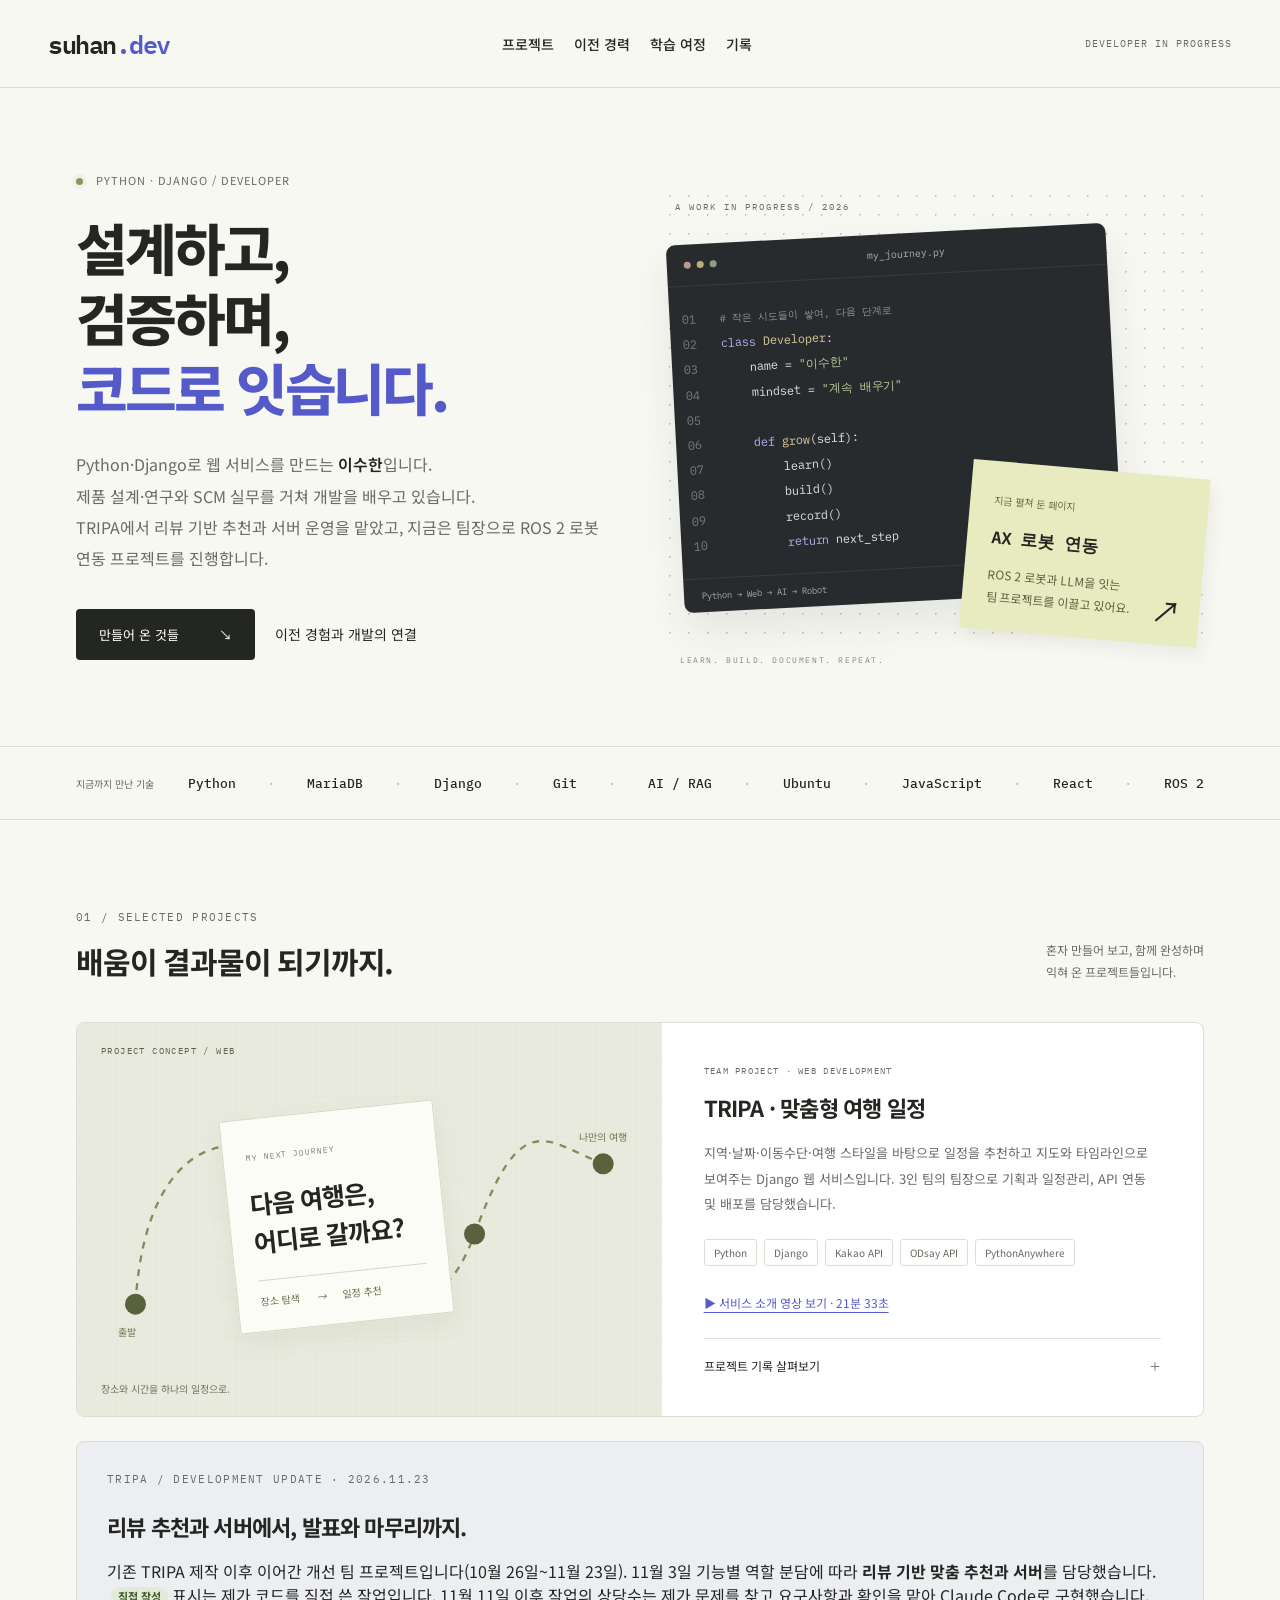
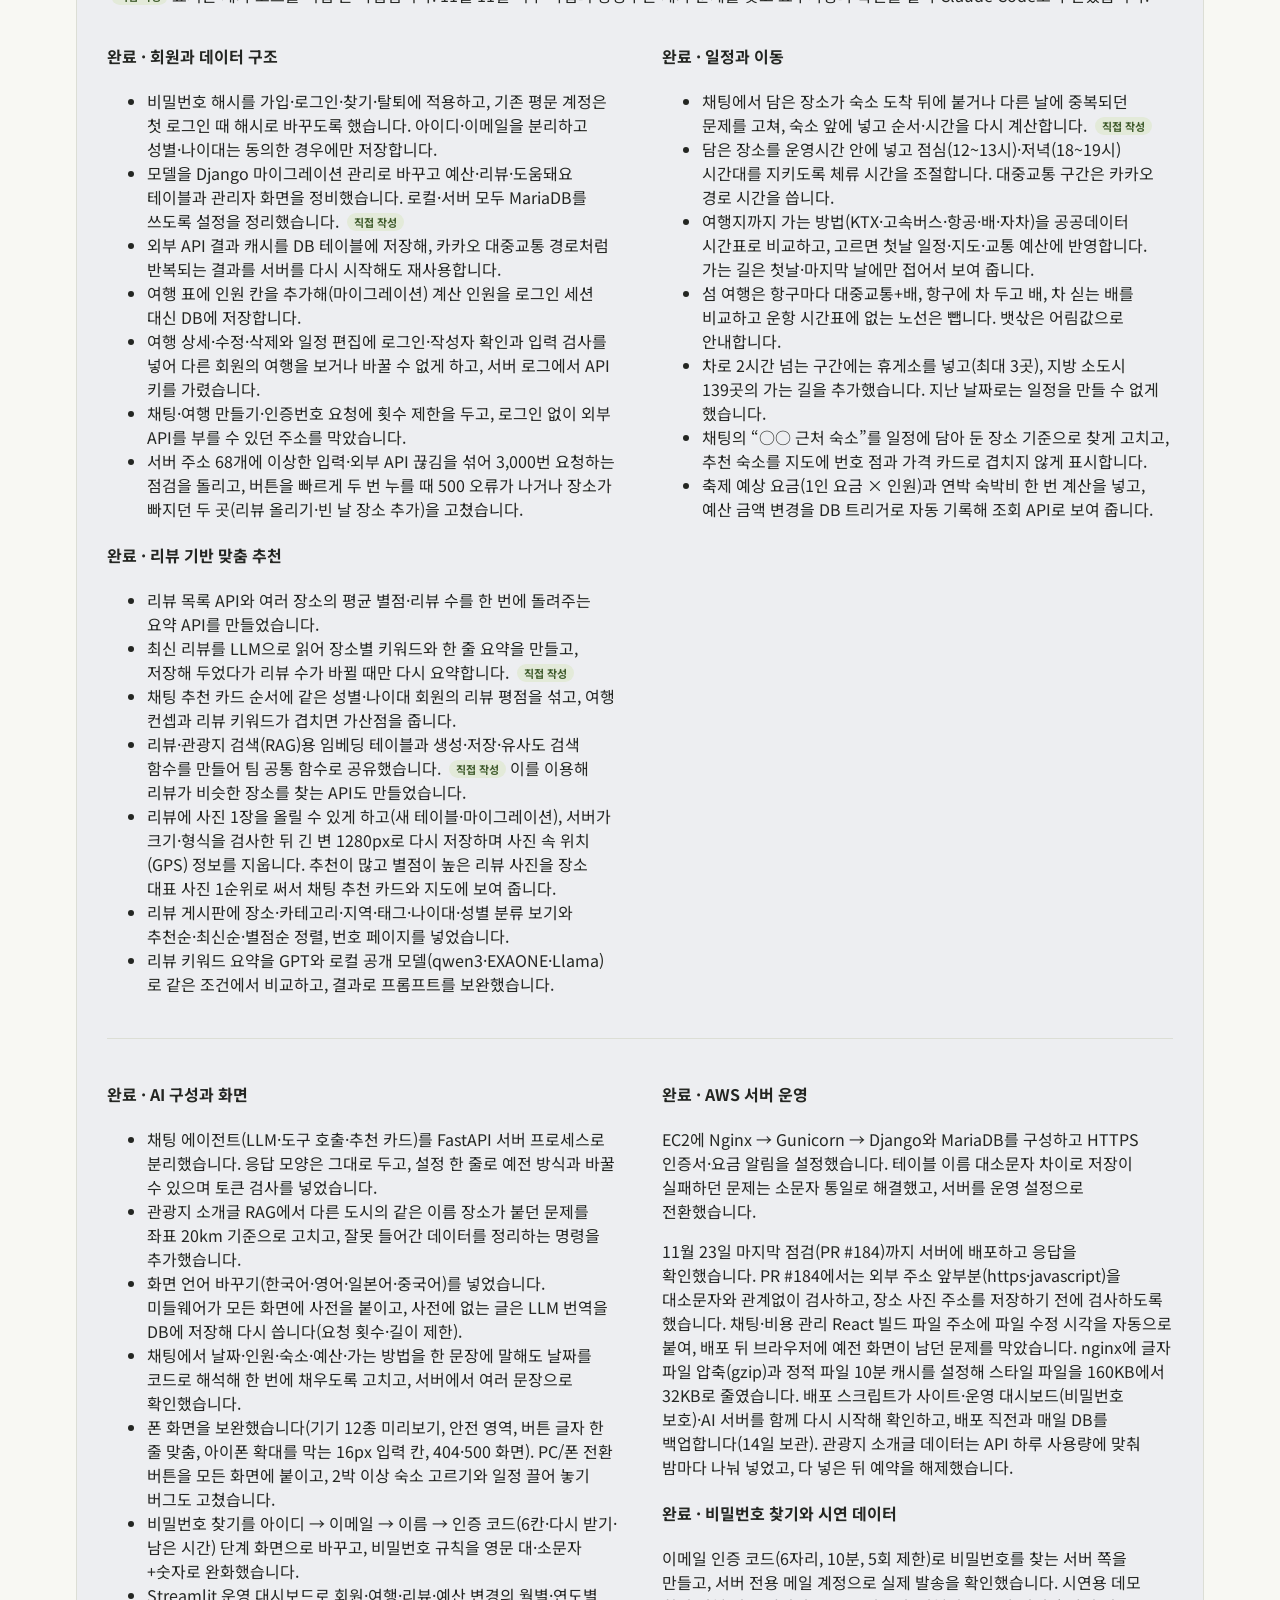
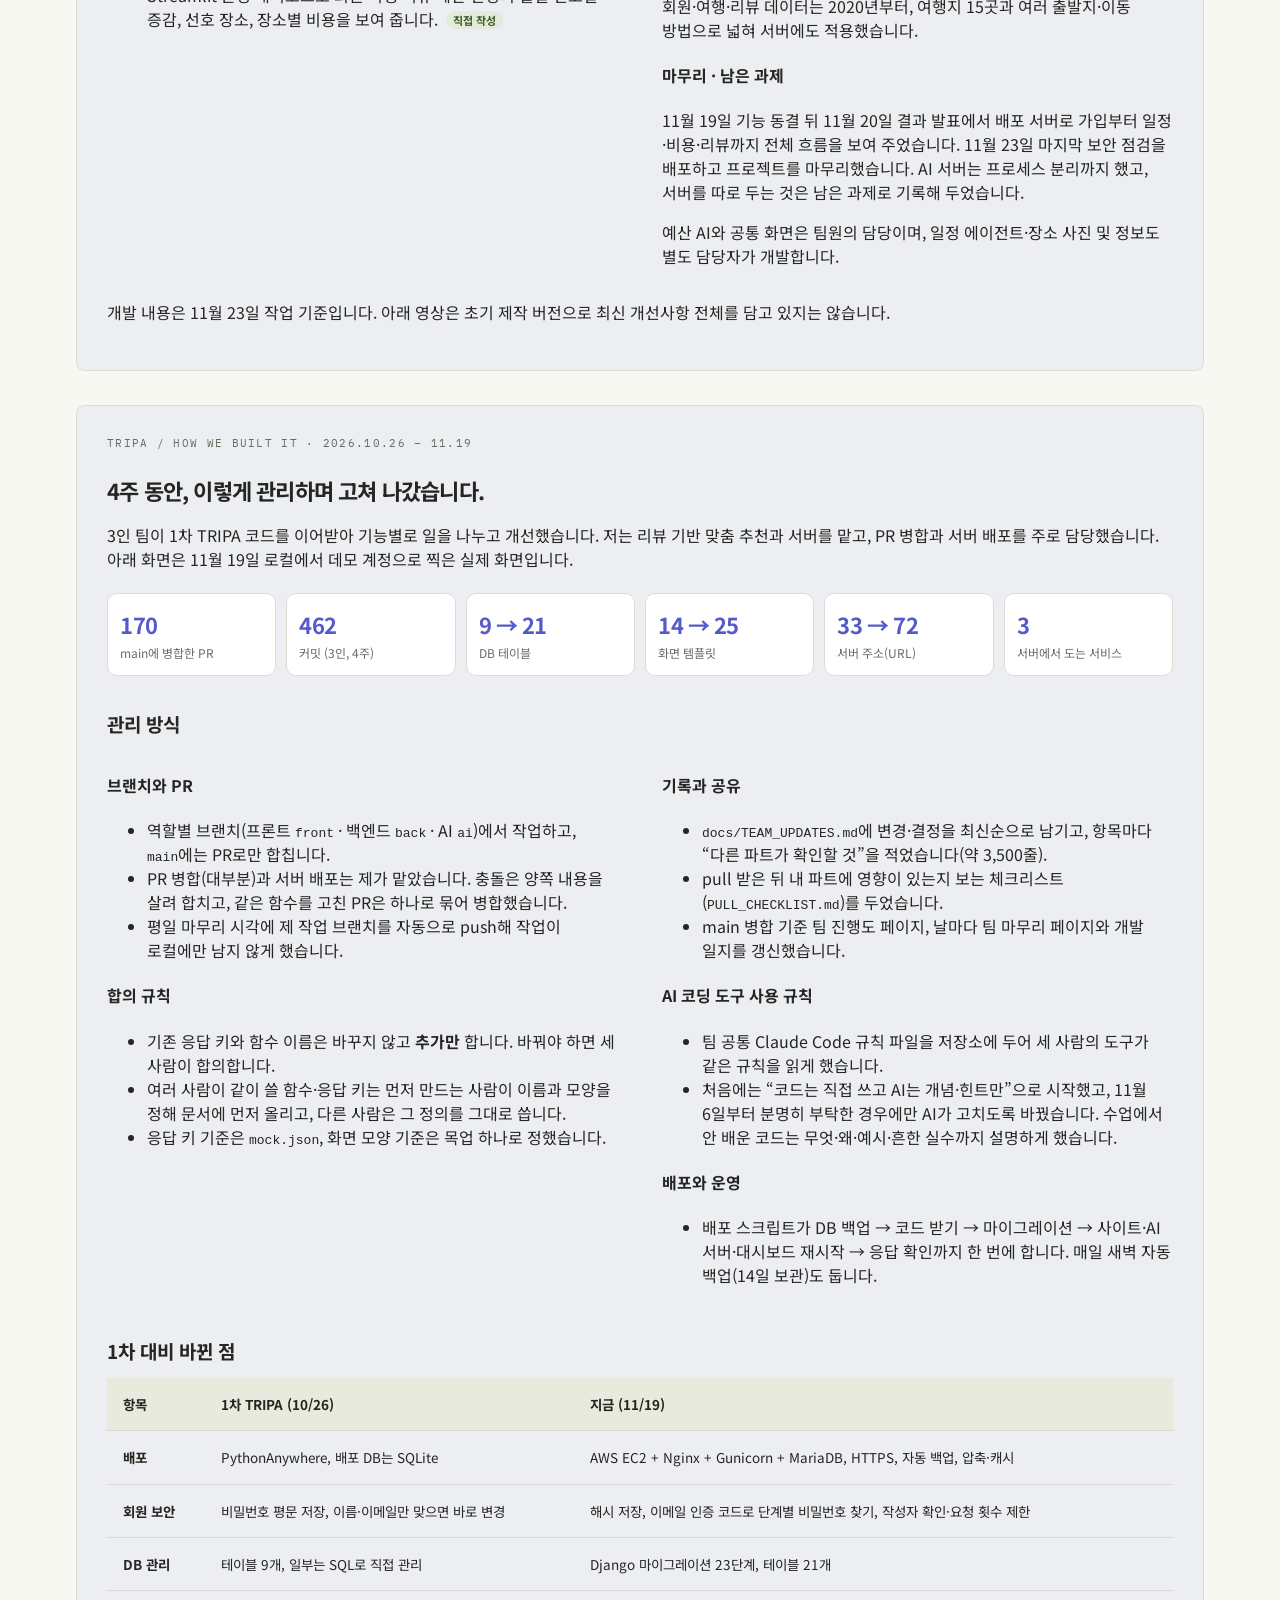
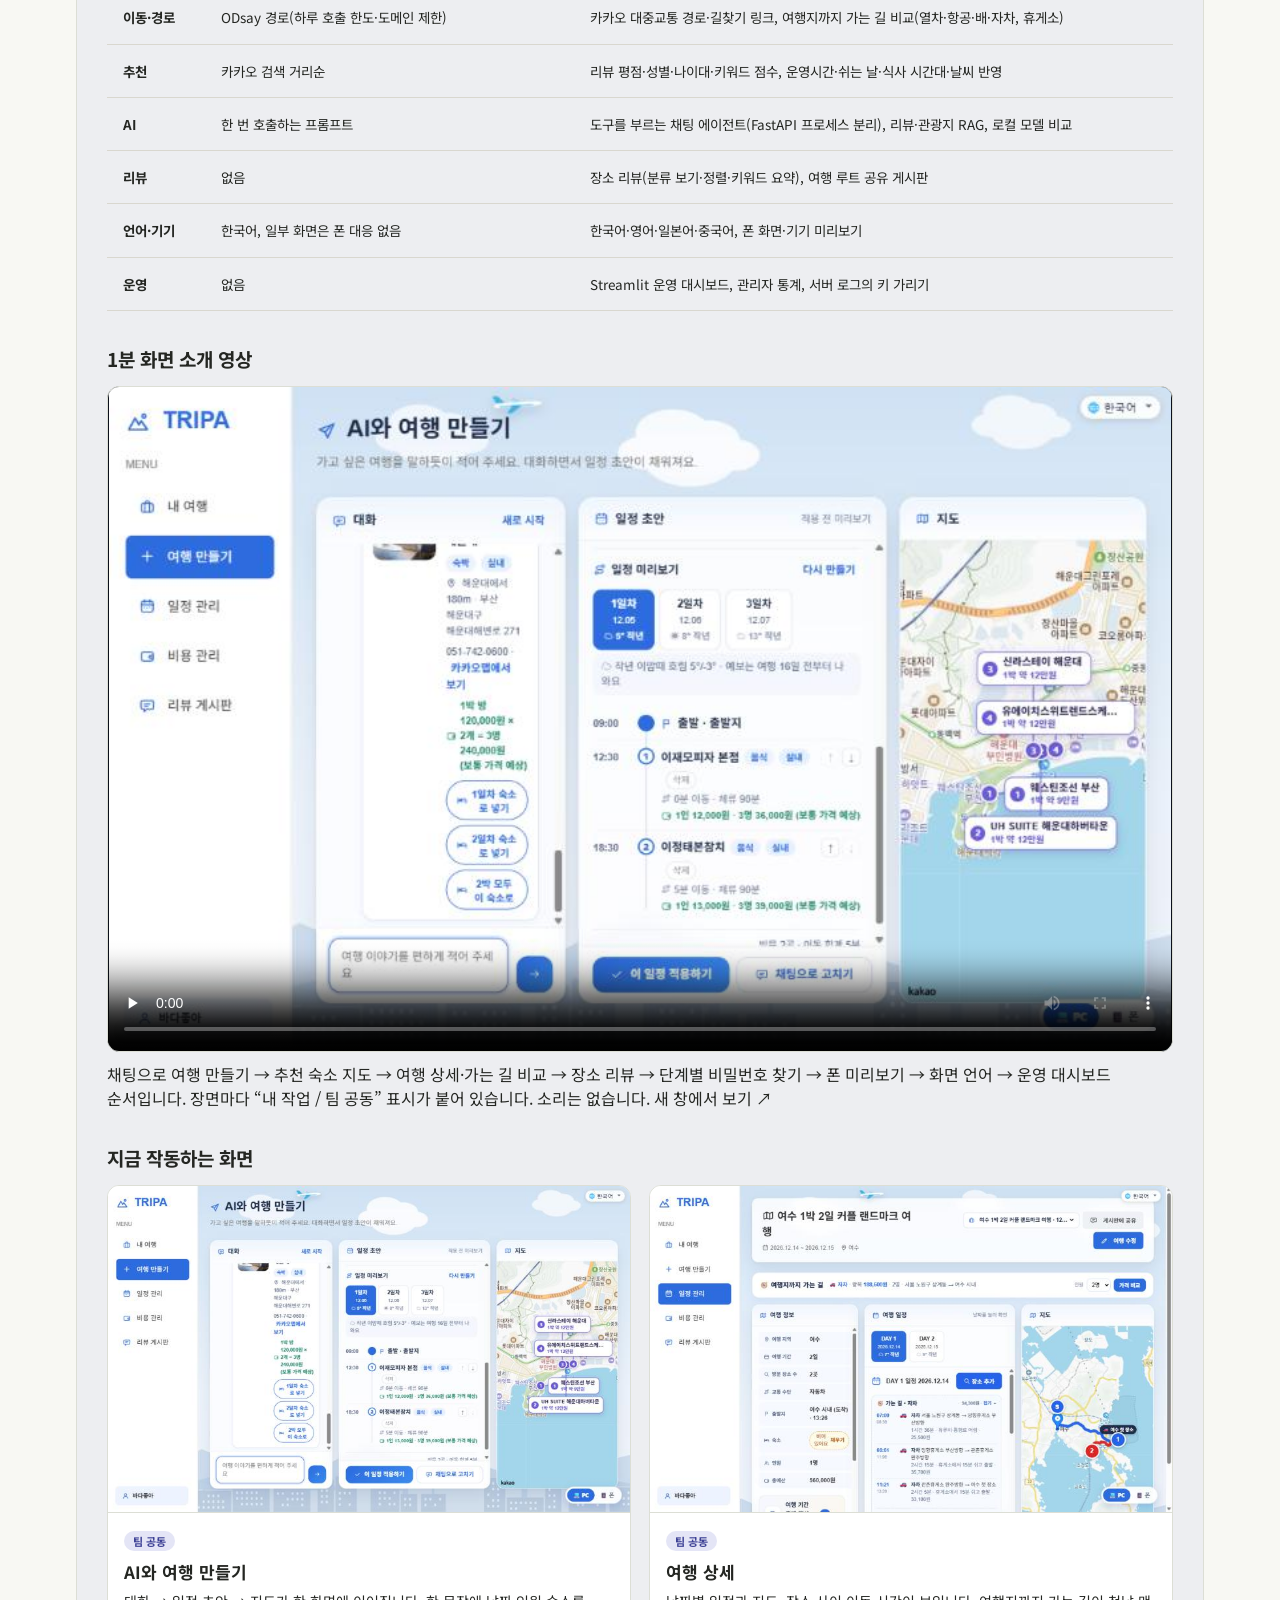
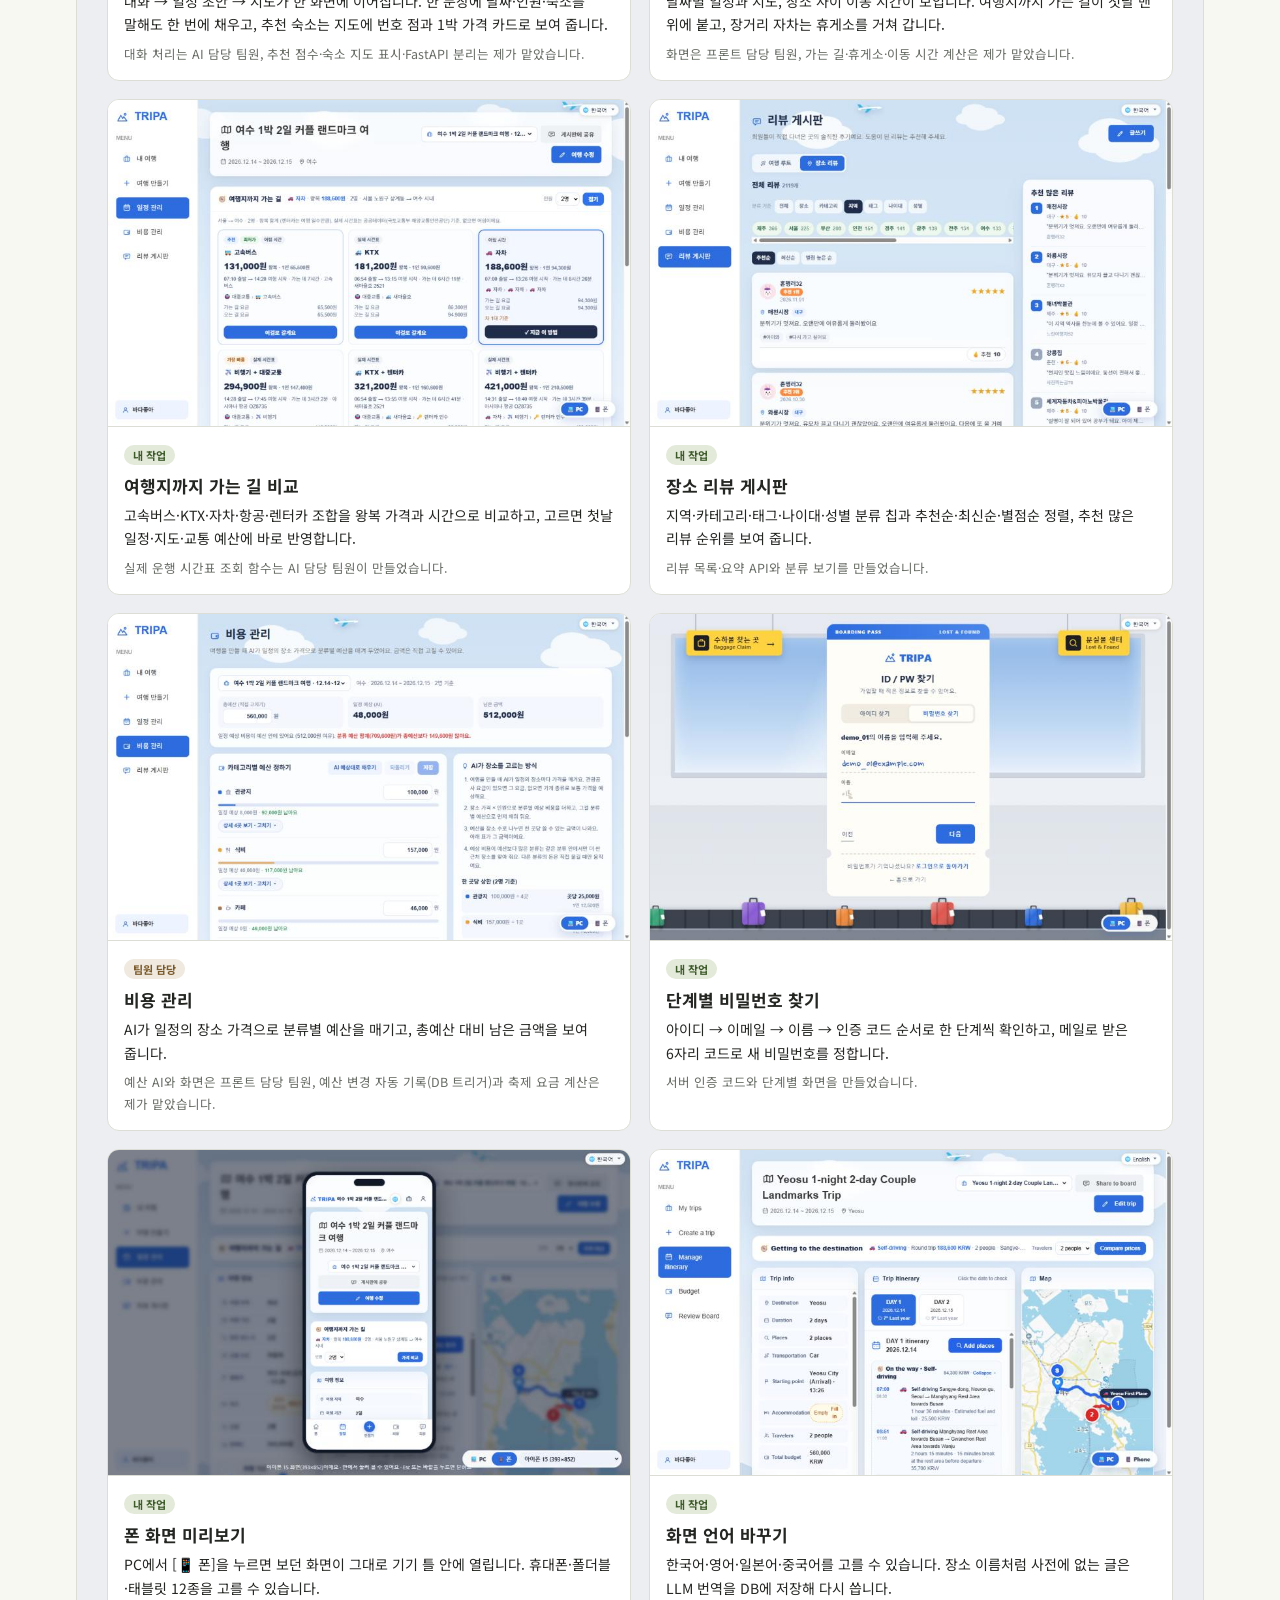
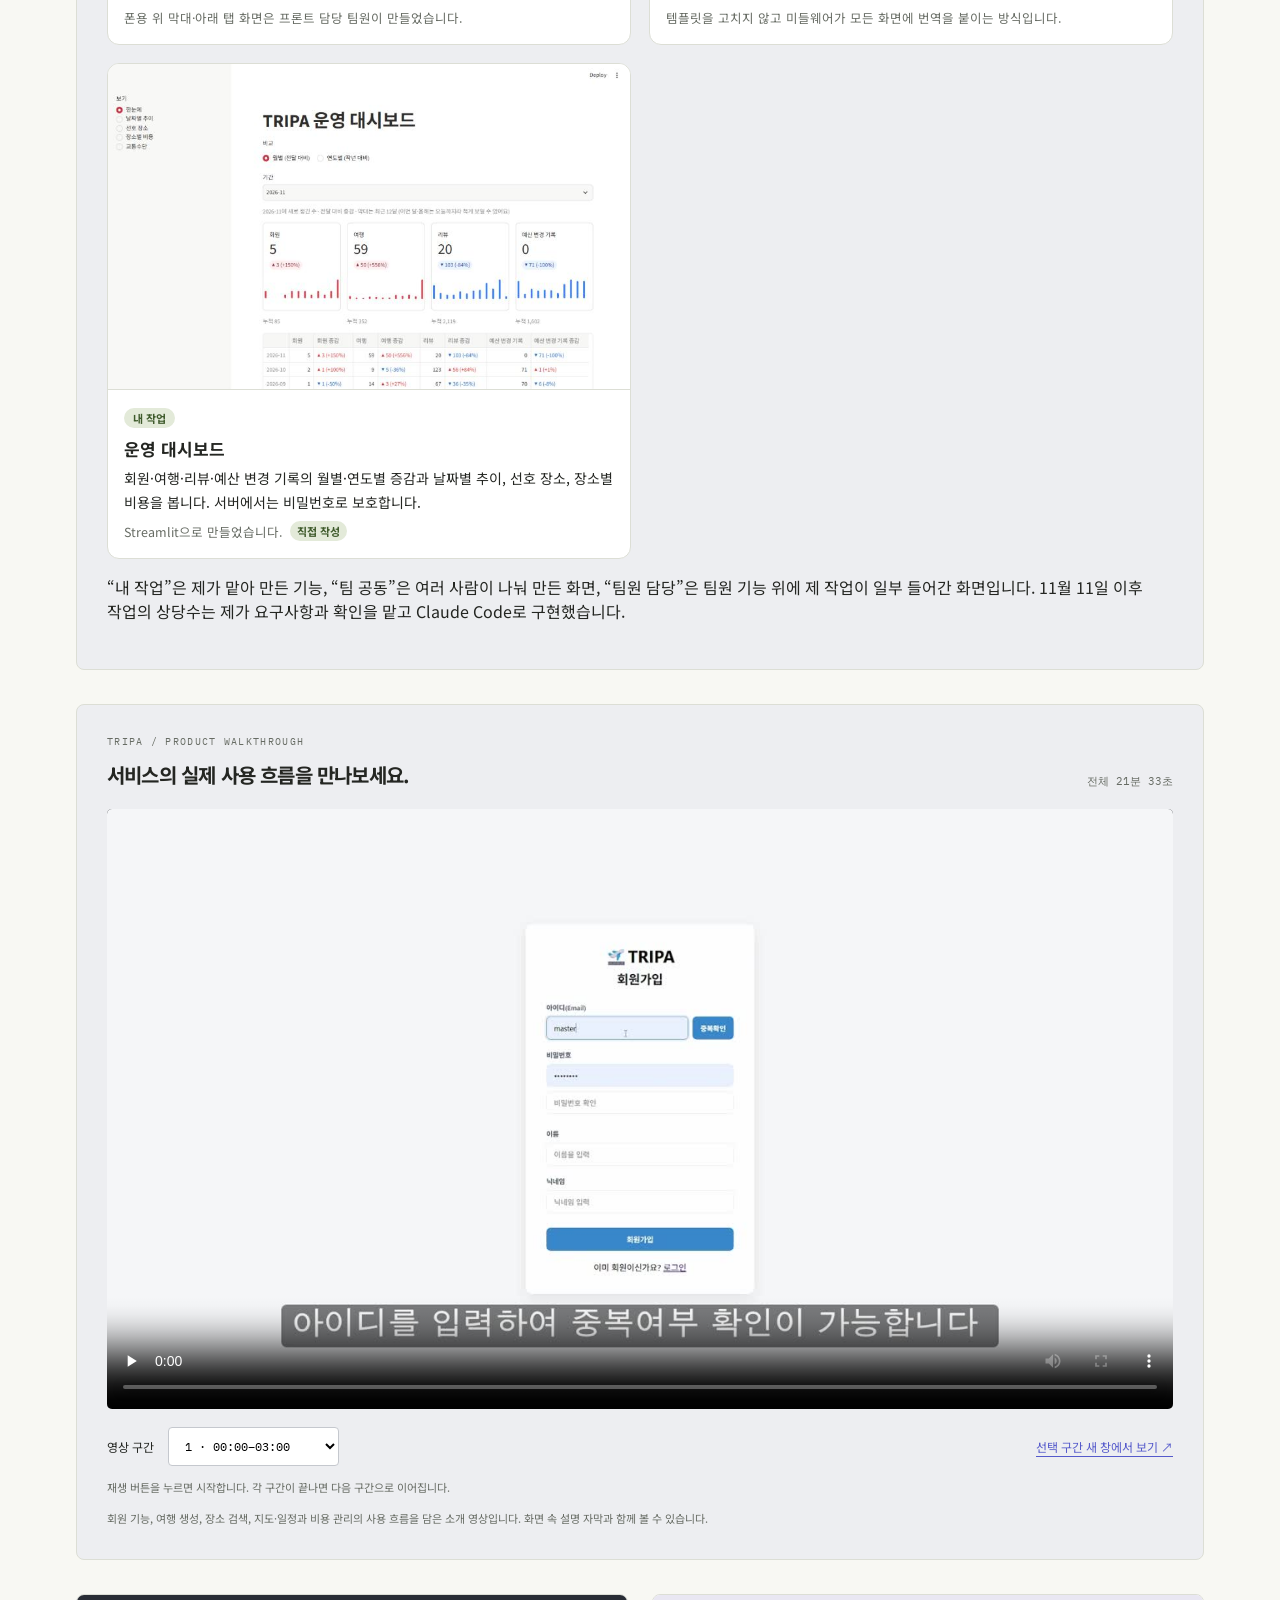
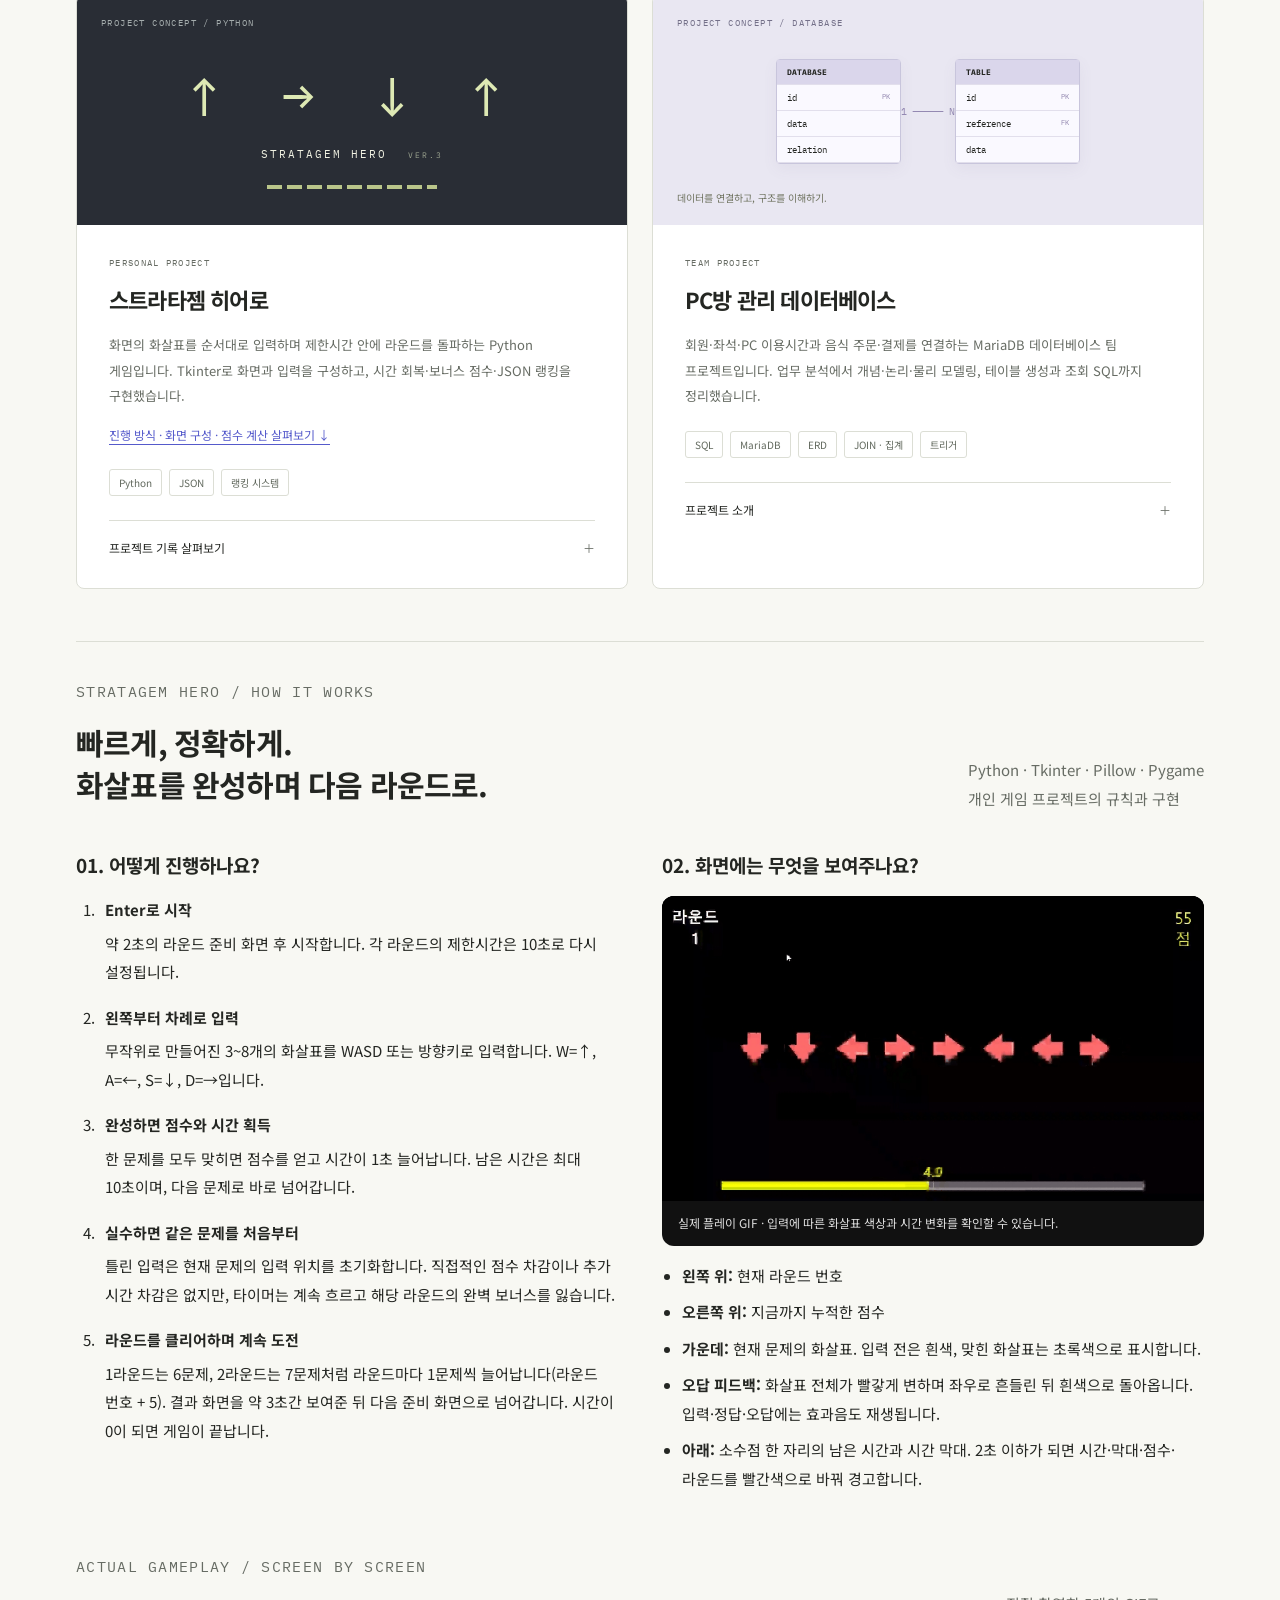
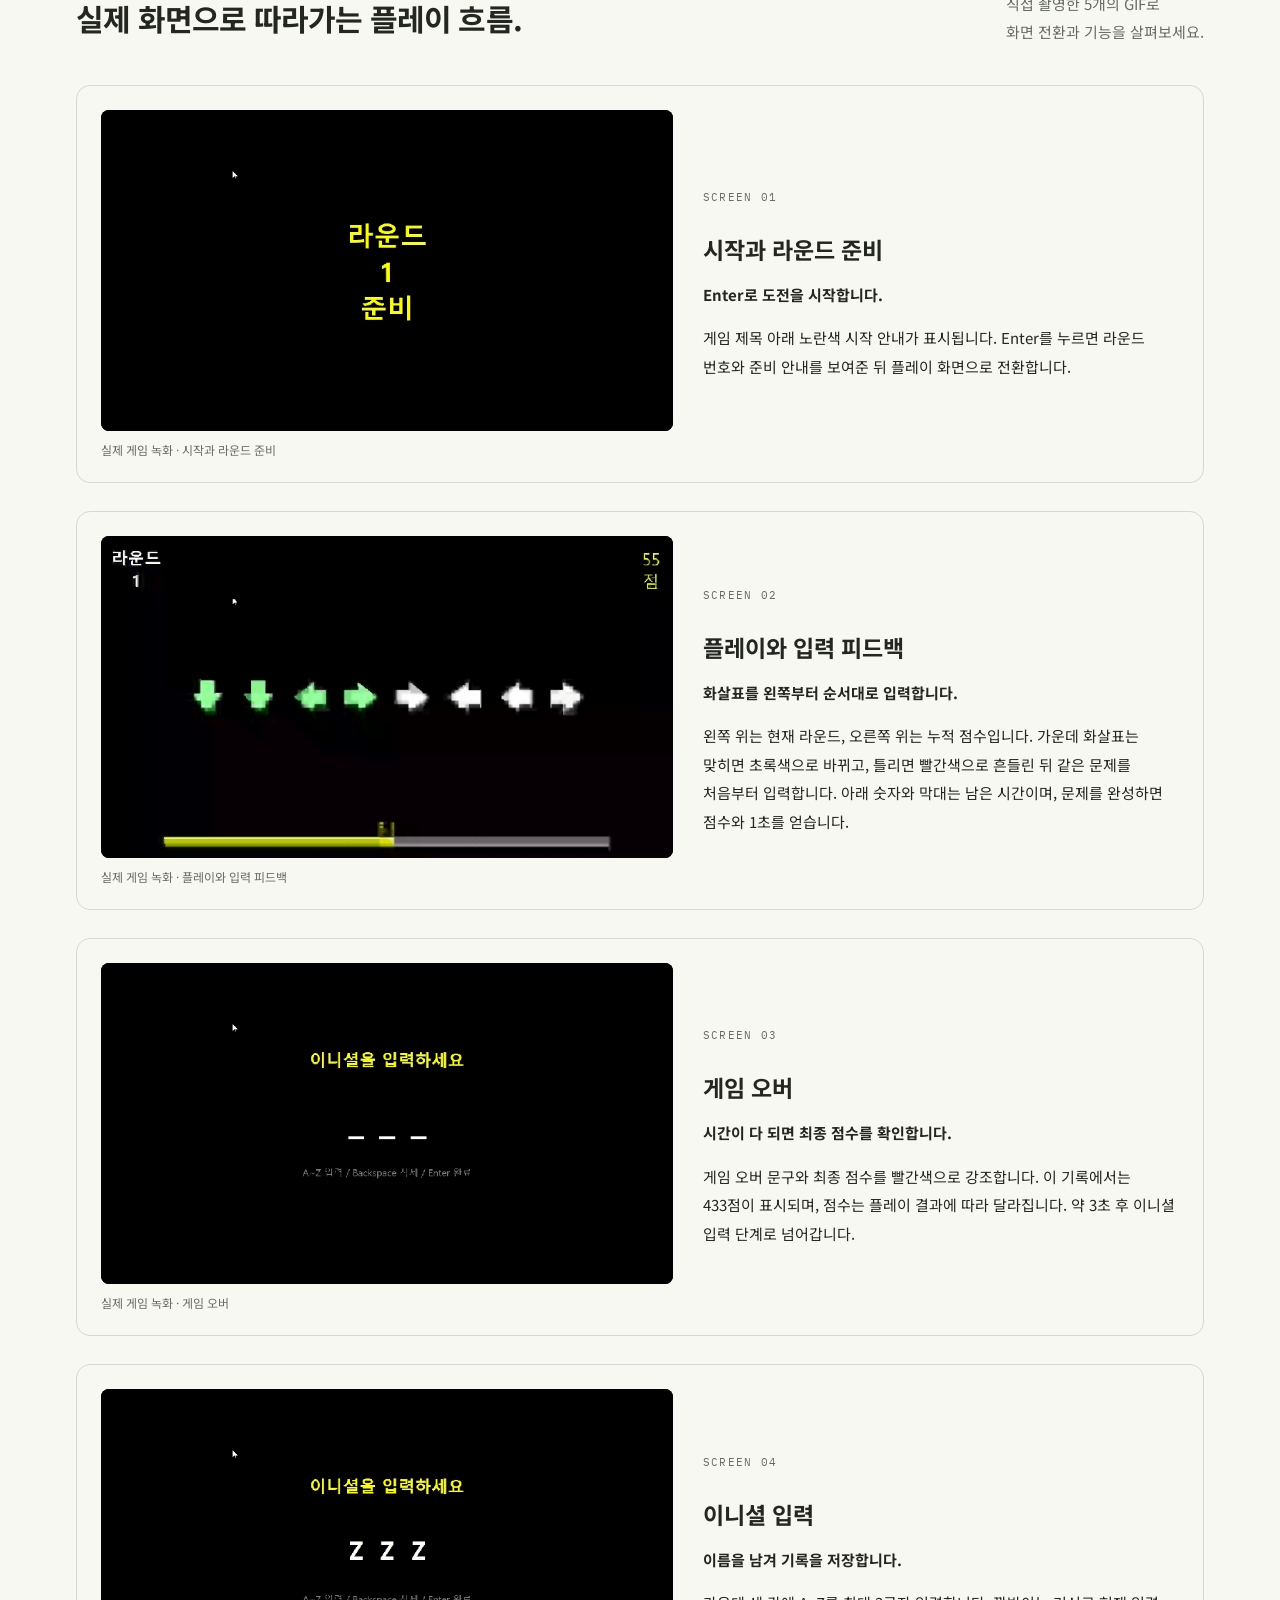
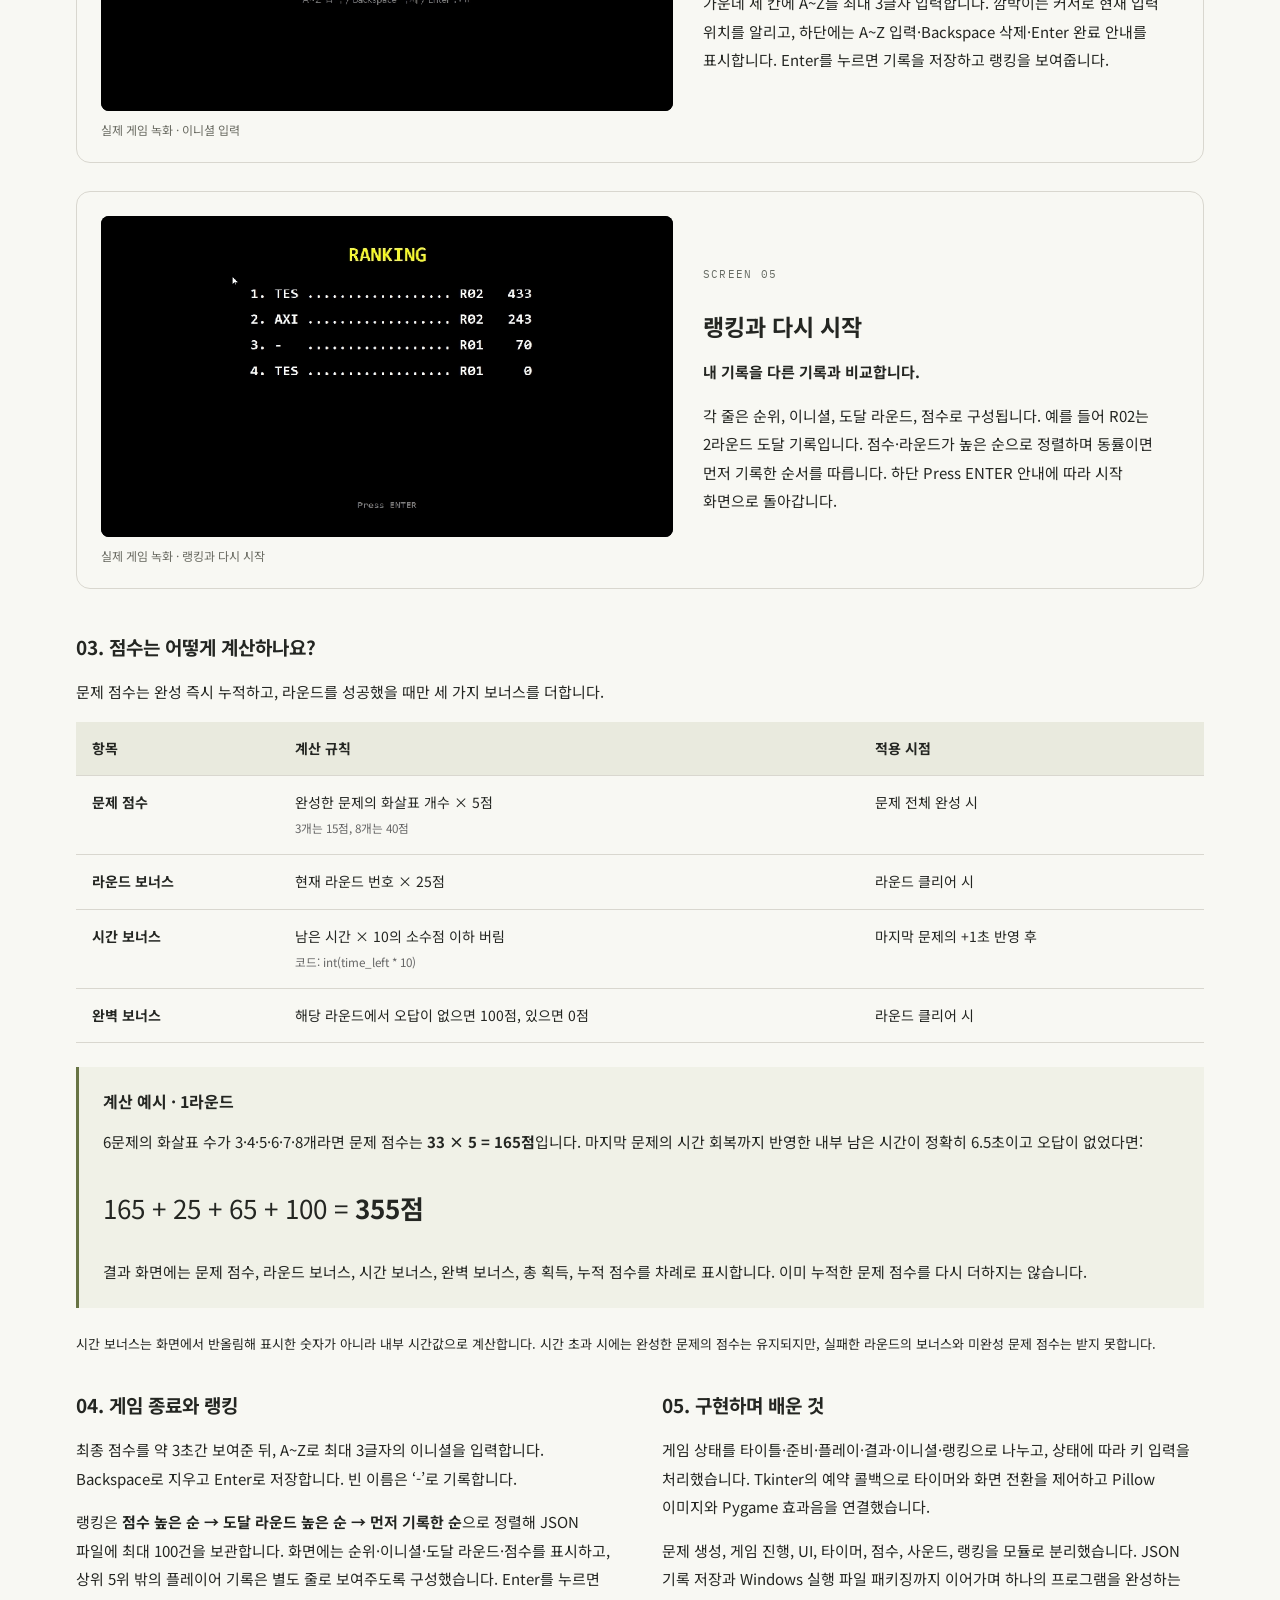
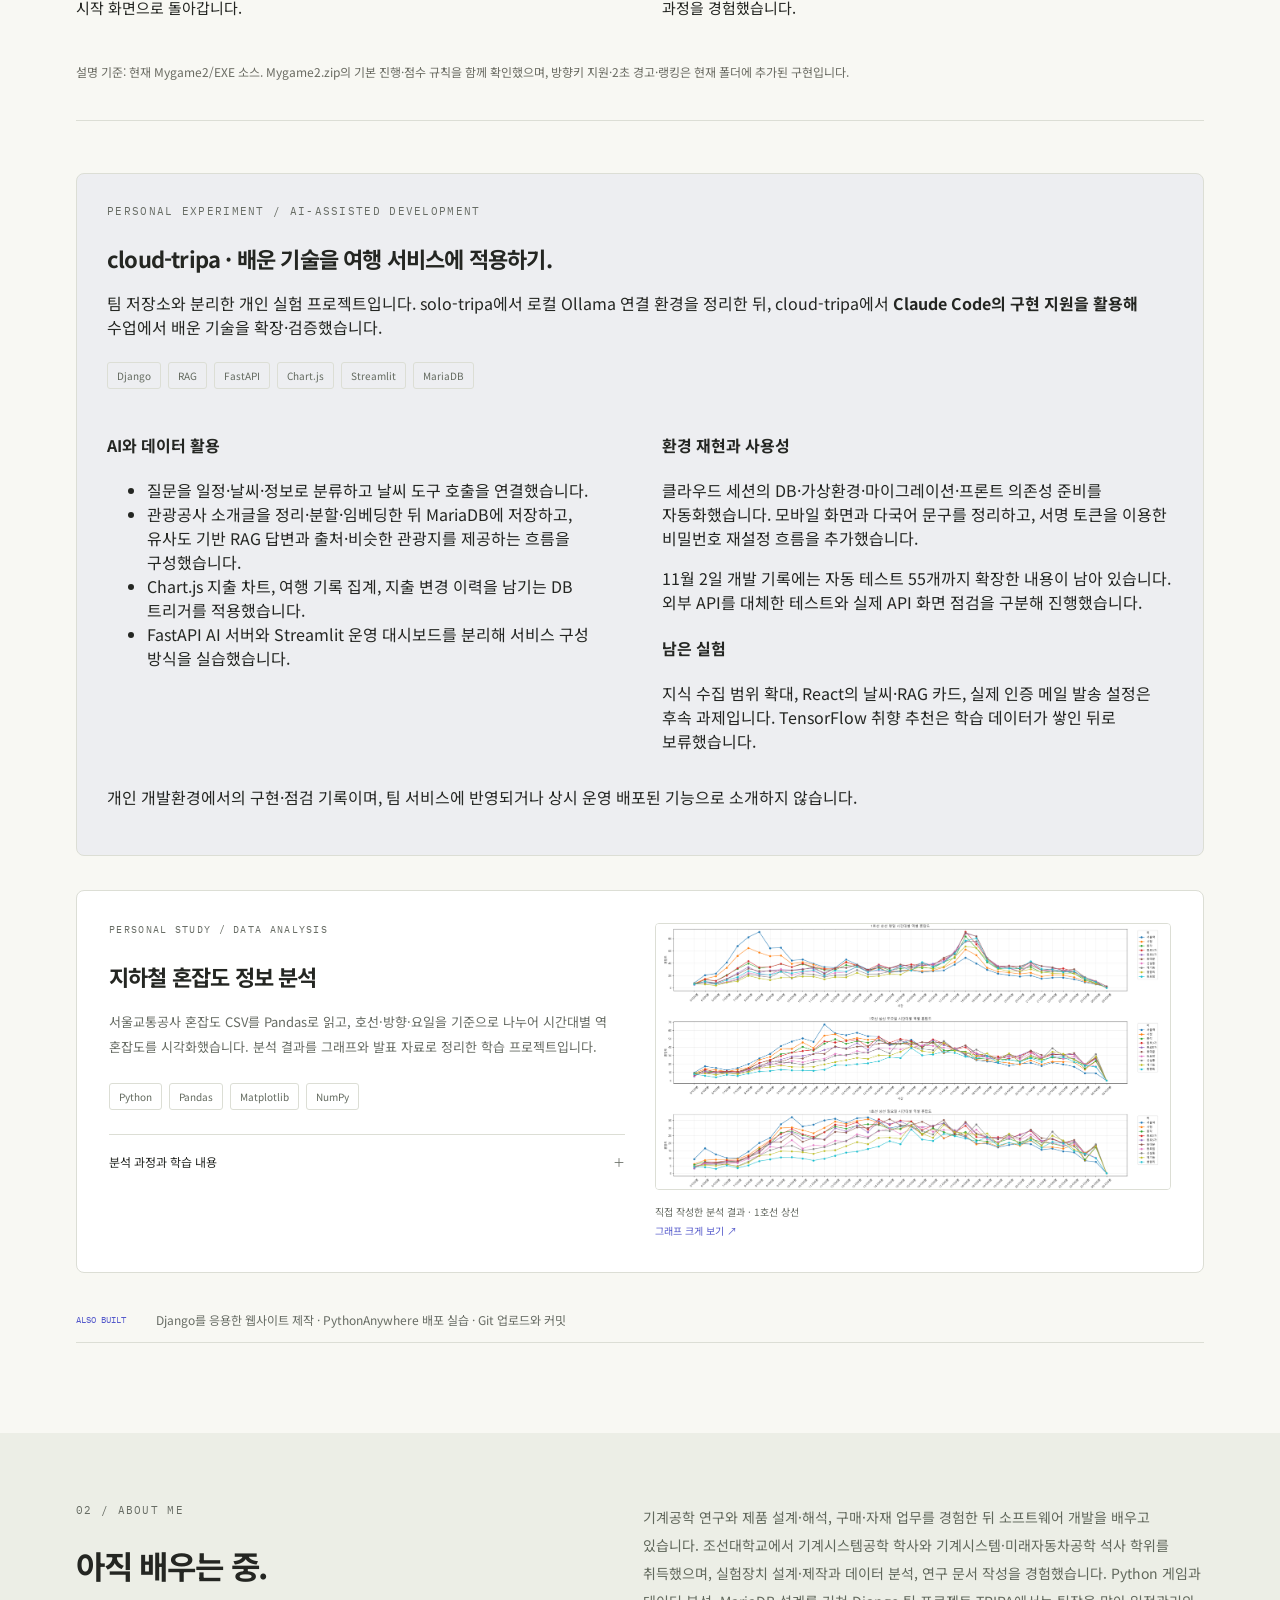
==== commit 6e8baec5: "포트폴리오 사본: 2026.11.25 TRIPA 마무리와 AX 로봇 연동 프로젝트 반영 Co-Authored-By: Claude Opus 5.5 <noreply@anthropic." ====
--- a/index.html
+++ b/index.html
@@ -5,12 +5,12 @@
 <a class="skip" href="#main">본문 바로가기</a>
 <header><a class="brand" href="#">suhan<span>.dev</span></a><nav aria-label="주 메뉴"><a href="#projects">프로젝트</a><a href="#experience">이전 경력</a><a href="#learning">학습 여정</a><a href="#notes">기록</a></nav><span class="header-note">DEVELOPER IN PROGRESS</span></header>
 <main id="main">
-<section class="hero wrap"><div class="hero-copy"><p class="eyebrow"><span class="dot"></span> PYTHON · DJANGO / DEVELOPER</p><h1>설계하고,<br>검증하며,<br><span>코드로 잇습니다.</span></h1><p class="intro">Python·Django로 웹 서비스를 만드는 <strong>이수한</strong>입니다.<br>제품 설계·연구와 SCM 실무를 거쳐 개발을 배우고 있습니다.<br>현재 TRIPA에서 리뷰 기반 추천과 서버 운영을 담당합니다.</p><a class="button" href="#projects">만들어 온 것들 <span>↘</span></a><a class="text-link" href="#experience">이전 경험과 개발의 연결</a></div>
-<div class="hero-art" aria-label="학습 과정을 표현한 코드와 노트"><div class="art-label">A WORK IN PROGRESS / 2026</div><div class="code-window"><div class="window-bar"><i></i><i></i><i></i><span>my_journey.py</span></div><div class="code-body"><div><em>01</em><span class="comment"># 작은 시도들이 쌓여, 다음 단계로</span></div><div><em>02</em><b>class</b> <span class="yellow">Developer</span>:</div><div><em>03</em>    name = <span class="green">"이수한"</span></div><div><em>04</em>    mindset = <span class="green">"계속 배우기"</span></div><div><em>05</em></div><div><em>06</em>    <b>def</b> <span class="yellow">grow</span>(self):</div><div><em>07</em>        learn()</div><div><em>08</em>        build()</div><div><em>09</em>        record()</div><div><em>10</em>        <b>return</b> next_step</div></div><div class="window-bottom"><span>Python → Web → AI → React</span><span>↗</span></div></div><div class="sticky"><span>지금 펼쳐 둔 페이지</span><strong>리뷰 추천 & 서버 운영</strong><p>맞춤 추천·RAG와 AWS 서버로<br>팀 서비스 시연을 준비해요.</p><span class="hand-arrow">↗</span></div><div class="art-footer">LEARN. BUILD. DOCUMENT. REPEAT.</div></div></section>
-<div class="skill-strip"><div class="wrap"><span>지금까지 만난 기술</span><strong>Python</strong><b>·</b><strong>MariaDB</strong><b>·</b><strong>Django</strong><b>·</b><strong>Git</strong><b>·</b><strong>AI / RAG</strong><b>·</b><strong>Ubuntu</strong><b>·</b><strong>JavaScript</strong><b>·</b><strong>React</strong></div></div>
+<section class="hero wrap"><div class="hero-copy"><p class="eyebrow"><span class="dot"></span> PYTHON · DJANGO / DEVELOPER</p><h1>설계하고,<br>검증하며,<br><span>코드로 잇습니다.</span></h1><p class="intro">Python·Django로 웹 서비스를 만드는 <strong>이수한</strong>입니다.<br>제품 설계·연구와 SCM 실무를 거쳐 개발을 배우고 있습니다.<br>TRIPA에서 리뷰 기반 추천과 서버 운영을 맡았고, 지금은 팀장으로 ROS 2 로봇 연동 프로젝트를 진행합니다.</p><a class="button" href="#projects">만들어 온 것들 <span>↘</span></a><a class="text-link" href="#experience">이전 경험과 개발의 연결</a></div>
+<div class="hero-art" aria-label="학습 과정을 표현한 코드와 노트"><div class="art-label">A WORK IN PROGRESS / 2026</div><div class="code-window"><div class="window-bar"><i></i><i></i><i></i><span>my_journey.py</span></div><div class="code-body"><div><em>01</em><span class="comment"># 작은 시도들이 쌓여, 다음 단계로</span></div><div><em>02</em><b>class</b> <span class="yellow">Developer</span>:</div><div><em>03</em>    name = <span class="green">"이수한"</span></div><div><em>04</em>    mindset = <span class="green">"계속 배우기"</span></div><div><em>05</em></div><div><em>06</em>    <b>def</b> <span class="yellow">grow</span>(self):</div><div><em>07</em>        learn()</div><div><em>08</em>        build()</div><div><em>09</em>        record()</div><div><em>10</em>        <b>return</b> next_step</div></div><div class="window-bottom"><span>Python → Web → AI → Robot</span><span>↗</span></div></div><div class="sticky"><span>지금 펼쳐 둔 페이지</span><strong>AX 로봇 연동</strong><p>ROS 2 로봇과 LLM을 잇는<br>팀 프로젝트를 이끌고 있어요.</p><span class="hand-arrow">↗</span></div><div class="art-footer">LEARN. BUILD. DOCUMENT. REPEAT.</div></div></section>
+<div class="skill-strip"><div class="wrap"><span>지금까지 만난 기술</span><strong>Python</strong><b>·</b><strong>MariaDB</strong><b>·</b><strong>Django</strong><b>·</b><strong>Git</strong><b>·</b><strong>AI / RAG</strong><b>·</b><strong>Ubuntu</strong><b>·</b><strong>JavaScript</strong><b>·</b><strong>React</strong><b>·</b><strong>ROS 2</strong></div></div>
 <section id="projects" class="wrap section"><div class="section-heading"><div><p class="eyebrow">01 / SELECTED PROJECTS</p><h2>배움이 결과물이 되기까지.</h2></div><p>혼자 만들어 보고, 함께 완성하며<br>익혀 온 프로젝트들입니다.</p></div>
 <article class="featured"><div class="project-visual travel" aria-label="여행 일정 프로젝트를 표현한 개념 그래픽"><span class="visual-label">PROJECT CONCEPT / WEB</span><div class="route"><span class="route-start">출발</span><svg viewBox="0 0 500 250" fill="none" aria-hidden="true"><path d="M50 190 C60 20 170 35 200 100 S300 240 340 130 S400 50 450 70" stroke="#858c5b" stroke-width="2" stroke-dasharray="6 6"/><circle cx="50" cy="190" r="9" fill="#59623d"/><circle cx="200" cy="100" r="9" fill="#59623d"/><circle cx="340" cy="130" r="9" fill="#59623d"/><circle cx="450" cy="70" r="9" fill="#59623d"/></svg><div class="route-card"><span>MY NEXT JOURNEY</span><strong>다음 여행은,<br>어디로 갈까요?</strong><div>장소 탐색 <i>→</i> 일정 추천</div></div><span class="route-end">나만의 여행</span></div><span class="visual-footer">장소와 시간을 하나의 일정으로.</span></div><div class="project-copy"><p class="eyebrow">TEAM PROJECT · WEB DEVELOPMENT</p><h3>TRIPA · 맞춤형 여행 일정</h3><p>지역·날짜·이동수단·여행 스타일을 바탕으로 일정을 추천하고 지도와 타임라인으로 보여주는 Django 웹 서비스입니다. 3인 팀의 팀장으로 기획과 일정관리, API 연동 및 배포를 담당했습니다.</p><div class="tags"><span>Python</span><span>Django</span><span>Kakao API</span><span>ODsay API</span><span>PythonAnywhere</span></div><a class="project-video-link" href="#tripa-video">▶ 서비스 소개 영상 보기 · 21분 33초</a><details><summary>프로젝트 기록 살펴보기 <span>＋</span></summary><div class="detail"><h4>서비스가 해결하는 문제</h4><p>여행 장소를 찾고 동선을 계산하는 번거로움을 줄이기 위해, 장소 검색부터 날짜별 일정·지도·비용 관리까지 연결했습니다. 사용자는 추천 일정을 확인한 뒤 장소와 시간을 조정할 수 있습니다.</p><h4>내가 맡은 일</h4><ul><li>팀장으로 요구사항을 정리하고 서비스의 전체 방향과 스케줄 서비스 구조 구상</li><li>일정관리, Kakao·ODsay API 연동 및 관리자 설정</li><li>PythonAnywhere 배포·수정, .env와 .gitignore 설정</li></ul><h4>일정 추천과 성능 개선</h4><p>출발지·숙소·체류시간·식사시간을 고려해 방문 순서를 구성했습니다. 후보 평가에는 거리 기반 예상 이동시간을 사용하고, 최종 구간의 상세 경로만 조회하도록 설계해 반복 API 호출과 응답 지연을 줄였습니다.</p><p class="small">발표 자료의 역할 분담표와 개발 기록을 바탕으로 정리했습니다. DB 변경 공유, Git 협업, 공통 설정 수정은 팀원들과 함께 진행했습니다.</p></div></details></div></article>
-<section class="video-section" id="tripa-update" aria-labelledby="tripa-update-title"><p class="eyebrow">TRIPA / DEVELOPMENT UPDATE · 2026.11.20</p><h3 id="tripa-update-title">리뷰 추천과 서버에서, 시연 준비까지.</h3><p>기존 TRIPA 제작 이후 이어가는 개선 팀 프로젝트입니다. 11월 3일 기능별 역할 분담에 따라 <strong>리뷰 기반 맞춤 추천과 서버</strong>를 담당합니다. <span class="own">직접 작성</span> 표시는 제가 코드를 직접 쓴 작업입니다. 11월 11일 이후 작업의 상당수는 제가 문제를 찾고 요구사항과 확인을 맡아 Claude Code로 구현했습니다.</p><div class="game-guide-grid"><div><h4>완료 · 회원과 데이터 구조</h4><ul><li>비밀번호 해시를 가입·로그인·찾기·탈퇴에 적용하고, 기존 평문 계정은 첫 로그인 때 해시로 바꾸도록 했습니다. 아이디·이메일을 분리하고 성별·나이대는 동의한 경우에만 저장합니다.</li><li>모델을 Django 마이그레이션 관리로 바꾸고 예산·리뷰·도움돼요 테이블과 관리자 화면을 정비했습니다. 로컬·서버 모두 MariaDB를 쓰도록 설정을 정리했습니다. <span class="own">직접 작성</span></li><li>외부 API 결과 캐시를 DB 테이블에 저장해, 카카오 대중교통 경로처럼 반복되는 결과를 서버를 다시 시작해도 재사용합니다.</li><li>여행 표에 인원 칸을 추가해(마이그레이션) 계산 인원을 로그인 세션 대신 DB에 저장합니다.</li><li>여행 상세·수정·삭제와 일정 편집에 로그인·작성자 확인과 입력 검사를 넣어 다른 회원의 여행을 보거나 바꿀 수 없게 하고, 서버 로그에서 API 키를 가렸습니다.</li><li>채팅·여행 만들기·인증번호 요청에 횟수 제한을 두고, 로그인 없이 외부 API를 부를 수 있던 주소를 막았습니다.</li><li>서버 주소 68개에 이상한 입력·외부 API 끊김을 섞어 3,000번 요청하는 점검을 돌리고, 버튼을 빠르게 두 번 누를 때 500 오류가 나거나 장소가 빠지던 두 곳(리뷰 올리기·빈 날 장소 추가)을 고쳤습니다.</li></ul><h4>완료 · 리뷰 기반 맞춤 추천</h4><ul><li>리뷰 목록 API와 여러 장소의 평균 별점·리뷰 수를 한 번에 돌려주는 요약 API를 만들었습니다.</li><li>최신 리뷰를 LLM으로 읽어 장소별 키워드와 한 줄 요약을 만들고, 저장해 두었다가 리뷰 수가 바뀔 때만 다시 요약합니다. <span class="own">직접 작성</span></li><li>채팅 추천 카드 순서에 같은 성별·나이대 회원의 리뷰 평점을 섞고, 여행 컨셉과 리뷰 키워드가 겹치면 가산점을 줍니다.</li><li>리뷰·관광지 검색(RAG)용 임베딩 테이블과 생성·저장·유사도 검색 함수를 만들어 팀 공통 함수로 공유했습니다. <span class="own">직접 작성</span> 이를 이용해 리뷰가 비슷한 장소를 찾는 API도 만들었습니다.</li><li>리뷰에 사진 1장을 올릴 수 있게 하고(새 테이블·마이그레이션), 서버가 크기·형식을 검사한 뒤 긴 변 1280px로 다시 저장하며 사진 속 위치(GPS) 정보를 지웁니다. 추천이 많고 별점이 높은 리뷰 사진을 장소 대표 사진 1순위로 써서 채팅 추천 카드와 지도에 보여 줍니다.</li><li>리뷰 게시판에 장소·카테고리·지역·태그·나이대·성별 분류 보기와 추천순·최신순·별점순 정렬, 번호 페이지를 넣었습니다.</li><li>리뷰 키워드 요약을 GPT와 로컬 공개 모델(qwen3·EXAONE·Llama)로 같은 조건에서 비교하고, 결과로 프롬프트를 보완했습니다.</li></ul></div><div><h4>완료 · 일정과 이동</h4><ul><li>채팅에서 담은 장소가 숙소 도착 뒤에 붙거나 다른 날에 중복되던 문제를 고쳐, 숙소 앞에 넣고 순서·시간을 다시 계산합니다. <span class="own">직접 작성</span></li><li>담은 장소를 운영시간 안에 넣고 점심(12~13시)·저녁(18~19시) 시간대를 지키도록 체류 시간을 조절합니다. 대중교통 구간은 카카오 경로 시간을 씁니다.</li><li>여행지까지 가는 방법(KTX·고속버스·항공·배·자차)을 공공데이터 시간표로 비교하고, 고르면 첫날 일정·지도·교통 예산에 반영합니다. 가는 길은 첫날·마지막 날에만 접어서 보여 줍니다.</li><li>섬 여행은 항구마다 대중교통+배, 항구에 차 두고 배, 차 싣는 배를 비교하고 운항 시간표에 없는 노선은 뺍니다. 뱃삯은 어림값으로 안내합니다.</li><li>차로 2시간 넘는 구간에는 휴게소를 넣고(최대 3곳), 지방 소도시 139곳의 가는 길을 추가했습니다. 지난 날짜로는 일정을 만들 수 없게 했습니다.</li><li>채팅의 “○○ 근처 숙소”를 일정에 담아 둔 장소 기준으로 찾게 고치고, 추천 숙소를 지도에 번호 점과 가격 카드로 겹치지 않게 표시합니다.</li><li>축제 예상 요금(1인 요금 × 인원)과 연박 숙박비 한 번 계산을 넣고, 예산 금액 변경을 DB 트리거로 자동 기록해 조회 API로 보여 줍니다.</li></ul></div></div><div class="game-guide-grid"><div><h4>완료 · AI 구성과 화면</h4><ul><li>채팅 에이전트(LLM·도구 호출·추천 카드)를 FastAPI 서버 프로세스로 분리했습니다. 응답 모양은 그대로 두고, 설정 한 줄로 예전 방식과 바꿀 수 있으며 토큰 검사를 넣었습니다.</li><li>관광지 소개글 RAG에서 다른 도시의 같은 이름 장소가 붙던 문제를 좌표 20km 기준으로 고치고, 잘못 들어간 데이터를 정리하는 명령을 추가했습니다.</li><li>화면 언어 바꾸기(한국어·영어·일본어·중국어)를 넣었습니다. 미들웨어가 모든 화면에 사전을 붙이고, 사전에 없는 글은 LLM 번역을 DB에 저장해 다시 씁니다(요청 횟수·길이 제한).</li><li>채팅에서 날짜·인원·숙소·예산·가는 방법을 한 문장에 말해도 날짜를 코드로 해석해 한 번에 채우도록 고치고, 서버에서 여러 문장으로 확인했습니다.</li><li>폰 화면을 보완했습니다(기기 12종 미리보기, 안전 영역, 버튼 글자 한 줄 맞춤, 아이폰 확대를 막는 16px 입력 칸, 404·500 화면). PC/폰 전환 버튼을 모든 화면에 붙이고, 2박 이상 숙소 고르기와 일정 끌어 놓기 버그도 고쳤습니다.</li><li>비밀번호 찾기를 아이디 → 이메일 → 이름 → 인증 코드(6칸·다시 받기·남은 시간) 단계 화면으로 바꾸고, 비밀번호 규칙을 영문 대·소문자+숫자로 완화했습니다.</li><li>Streamlit 운영 대시보드로 회원·여행·리뷰·예산 변경의 월별·연도별 증감, 선호 장소, 장소별 비용을 보여 줍니다. <span class="own">직접 작성</span></li></ul></div><div><h4>완료 · AWS 서버 운영</h4><p>EC2에 Nginx → Gunicorn → Django와 MariaDB를 구성하고 HTTPS 인증서·요금 알림을 설정했습니다. 테이블 이름 대소문자 차이로 저장이 실패하던 문제는 소문자 통일로 해결했고, 서버를 운영 설정으로 전환했습니다.</p><p>11월 20일 기준 팀 main 변경(PR #183)까지 서버에 배포하고 응답을 확인했습니다. 채팅·비용 관리 React 빌드 파일 주소에 파일 수정 시각을 자동으로 붙여, 배포 뒤 브라우저에 예전 화면이 남던 문제를 막았습니다. nginx에 글자 파일 압축(gzip)과 정적 파일 10분 캐시를 설정해 스타일 파일을 160KB에서 32KB로 줄였습니다. 배포 스크립트가 사이트·운영 대시보드(비밀번호 보호)·AI 서버를 함께 다시 시작해 확인하고, 배포 직전과 매일 DB를 백업합니다(14일 보관). 관광지 소개글 데이터는 API 하루 사용량에 맞춰 밤마다 나눠 넣었고, 다 넣은 뒤 예약을 해제했습니다.</p><h4>완료 · 비밀번호 찾기와 시연 데이터</h4><p>이메일 인증 코드(6자리, 10분, 5회 제한)로 비밀번호를 찾는 서버 쪽을 만들고, 서버 전용 메일 계정으로 실제 발송을 확인했습니다. 시연용 데모 회원·여행·리뷰 데이터는 2020년부터, 여행지 15곳과 여러 출발지·이동 방법으로 넓혀 서버에도 적용했습니다.</p><h4>진행 · 다음 작업</h4><p>11월 19일 기능 동결 뒤 11월 20일 결과 발표에 맞춰 배포 서버에서 가입부터 일정·비용·리뷰까지 전체 흐름을 점검했습니다. 팀 밖 사용자 의견도 받아 반영할 예정입니다. AI 서버는 프로세스 분리까지 했고, 서버를 따로 두는 것은 다음 단계입니다.</p><p class="small">예산 AI와 공통 화면은 팀원의 담당이며, 일정 에이전트·장소 사진 및 정보도 별도 담당자가 개발합니다.</p></div></div><p class="small">개발 내용은 11월 20일 작업 기준입니다. 아래 영상은 초기 제작 버전으로 최신 개선사항 전체를 담고 있지는 않습니다.</p></section><section class="video-section" id="tripa-process" aria-labelledby="tripa-process-title"><p class="eyebrow">TRIPA / HOW WE BUILT IT · 2026.10.26 – 11.19</p><h3 id="tripa-process-title">4주 동안, 이렇게 관리하며 고쳐 나갔습니다.</h3><p>3인 팀이 1차 TRIPA 코드를 이어받아 기능별로 일을 나누고 개선했습니다. 저는 리뷰 기반 맞춤 추천과 서버를 맡고, PR 병합과 서버 배포를 주로 담당했습니다. 아래 화면은 11월 19일 로컬에서 데모 계정으로 찍은 실제 화면입니다.</p><div class="proc-stats"><div><b>170</b><span>main에 병합한 PR</span></div><div><b>462</b><span>커밋 (3인, 4주)</span></div><div><b>9 → 21</b><span>DB 테이블</span></div><div><b>14 → 25</b><span>화면 템플릿</span></div><div><b>33 → 72</b><span>서버 주소(URL)</span></div><div><b>3</b><span>서버에서 도는 서비스</span></div></div><h4 class="proc-title">관리 방식</h4><div class="game-guide-grid proc-manage"><div><h4>브랜치와 PR</h4><ul><li>역할별 브랜치(프론트 <code>front</code> · 백엔드 <code>back</code> · AI <code>ai</code>)에서 작업하고, <code>main</code>에는 PR로만 합칩니다.</li><li>PR 병합(대부분)과 서버 배포는 제가 맡았습니다. 충돌은 양쪽 내용을 살려 합치고, 같은 함수를 고친 PR은 하나로 묶어 병합했습니다.</li><li>평일 마무리 시각에 제 작업 브랜치를 자동으로 push해 작업이 로컬에만 남지 않게 했습니다.</li></ul><h4>합의 규칙</h4><ul><li>기존 응답 키와 함수 이름은 바꾸지 않고 <strong>추가만</strong> 합니다. 바꿔야 하면 세 사람이 합의합니다.</li><li>여러 사람이 같이 쓸 함수·응답 키는 먼저 만드는 사람이 이름과 모양을 정해 문서에 먼저 올리고, 다른 사람은 그 정의를 그대로 씁니다.</li><li>응답 키 기준은 <code>mock.json</code>, 화면 모양 기준은 목업 하나로 정했습니다.</li></ul></div><div><h4>기록과 공유</h4><ul><li><code>docs/TEAM_UPDATES.md</code>에 변경·결정을 최신순으로 남기고, 항목마다 “다른 파트가 확인할 것”을 적었습니다(약 3,500줄).</li><li>pull 받은 뒤 내 파트에 영향이 있는지 보는 체크리스트(<code>PULL_CHECKLIST.md</code>)를 두었습니다.</li><li>main 병합 기준 팀 진행도 페이지, 날마다 팀 마무리 페이지와 개발 일지를 갱신했습니다.</li></ul><h4>AI 코딩 도구 사용 규칙</h4><ul><li>팀 공통 Claude Code 규칙 파일을 저장소에 두어 세 사람의 도구가 같은 규칙을 읽게 했습니다.</li><li>처음에는 “코드는 직접 쓰고 AI는 개념·힌트만”으로 시작했고, 11월 6일부터 분명히 부탁한 경우에만 AI가 고치도록 바꿨습니다. 수업에서 안 배운 코드는 무엇·왜·예시·흔한 실수까지 설명하게 했습니다.</li></ul><h4>배포와 운영</h4><ul><li>배포 스크립트가 DB 백업 → 코드 받기 → 마이그레이션 → 사이트·AI 서버·대시보드 재시작 → 응답 확인까지 한 번에 합니다. 매일 새벽 자동 백업(14일 보관)도 둡니다.</li></ul></div></div><h4 class="proc-title">1차 대비 바뀐 점</h4><div class="score-table-wrap proc-compare"><table class="score-table"><thead><tr><th scope="col">항목</th><th scope="col">1차 TRIPA (10/26)</th><th scope="col">지금 (11/19)</th></tr></thead><tbody><tr><th scope="row">배포</th><td>PythonAnywhere, 배포 DB는 SQLite</td><td>AWS EC2 + Nginx + Gunicorn + MariaDB, HTTPS, 자동 백업, 압축·캐시</td></tr><tr><th scope="row">회원 보안</th><td>비밀번호 평문 저장, 이름·이메일만 맞으면 바로 변경</td><td>해시 저장, 이메일 인증 코드로 단계별 비밀번호 찾기, 작성자 확인·요청 횟수 제한</td></tr><tr><th scope="row">DB 관리</th><td>테이블 9개, 일부는 SQL로 직접 관리</td><td>Django 마이그레이션 23단계, 테이블 21개</td></tr><tr><th scope="row">이동·경로</th><td>ODsay 경로(하루 호출 한도·도메인 제한)</td><td>카카오 대중교통 경로·길찾기 링크, 여행지까지 가는 길 비교(열차·항공·배·자차, 휴게소)</td></tr><tr><th scope="row">추천</th><td>카카오 검색 거리순</td><td>리뷰 평점·성별·나이대·키워드 점수, 운영시간·쉬는 날·식사 시간대·날씨 반영</td></tr><tr><th scope="row">AI</th><td>한 번 호출하는 프롬프트</td><td>도구를 부르는 채팅 에이전트(FastAPI 프로세스 분리), 리뷰·관광지 RAG, 로컬 모델 비교</td></tr><tr><th scope="row">리뷰</th><td>없음</td><td>장소 리뷰(분류 보기·정렬·키워드 요약), 여행 루트 공유 게시판</td></tr><tr><th scope="row">언어·기기</th><td>한국어, 일부 화면은 폰 대응 없음</td><td>한국어·영어·일본어·중국어, 폰 화면·기기 미리보기</td></tr><tr><th scope="row">운영</th><td>없음</td><td>Streamlit 운영 대시보드, 관리자 통계, 서버 로그의 키 가리기</td></tr></tbody></table></div><h4 class="proc-title">1분 화면 소개 영상</h4><div class="proc-video"><video controls preload="none" playsinline poster="media/tripa2-chat.jpg" src="media/tripa-features.mp4" aria-label="TRIPA 지금 작동하는 화면 소개 영상 (1분 4초)"></video><p class="small">채팅으로 여행 만들기 → 추천 숙소 지도 → 여행 상세·가는 길 비교 → 장소 리뷰 → 단계별 비밀번호 찾기 → 폰 미리보기 → 화면 언어 → 운영 대시보드 순서입니다. 장면마다 “내 작업 / 팀 공동” 표시가 붙어 있습니다. 소리는 없습니다. <a href="media/tripa-features.mp4" target="_blank" rel="noopener">새 창에서 보기 ↗</a></p></div><h4 class="proc-title">지금 작동하는 화면</h4><div class="shot-grid"><figure class="shot"><a href="media/tripa2-chat.jpg" target="_blank" rel="noopener"><img src="media/tripa2-chat.jpg" alt="TRIPA AI와 여행 만들기 화면" width="800" height="500" loading="lazy"></a><figcaption><span class="who team">팀 공동</span><h4>AI와 여행 만들기</h4><p>대화 → 일정 초안 → 지도가 한 화면에 이어집니다. 한 문장에 날짜·인원·숙소를 말해도 한 번에 채우고, 추천 숙소는 지도에 번호 점과 1박 가격 카드로 보여 줍니다.</p><p class="small">대화 처리는 AI 담당 팀원, 추천 점수·숙소 지도 표시·FastAPI 분리는 제가 맡았습니다.</p></figcaption></figure><figure class="shot"><a href="media/tripa2-detail.jpg" target="_blank" rel="noopener"><img src="media/tripa2-detail.jpg" alt="TRIPA 여행 상세 화면" width="800" height="500" loading="lazy"></a><figcaption><span class="who team">팀 공동</span><h4>여행 상세</h4><p>날짜별 일정과 지도, 장소 사이 이동 시간이 보입니다. 여행지까지 가는 길이 첫날 맨 위에 붙고, 장거리 자차는 휴게소를 거쳐 갑니다.</p><p class="small">화면은 프론트 담당 팀원, 가는 길·휴게소·이동 시간 계산은 제가 맡았습니다.</p></figcaption></figure><figure class="shot"><a href="media/tripa2-access.jpg" target="_blank" rel="noopener"><img src="media/tripa2-access.jpg" alt="TRIPA 여행지까지 가는 길 비교 화면" width="800" height="500" loading="lazy"></a><figcaption><span class="who mine">내 작업</span><h4>여행지까지 가는 길 비교</h4><p>고속버스·KTX·자차·항공·렌터카 조합을 왕복 가격과 시간으로 비교하고, 고르면 첫날 일정·지도·교통 예산에 바로 반영합니다.</p><p class="small">실제 운행 시간표 조회 함수는 AI 담당 팀원이 만들었습니다.</p></figcaption></figure><figure class="shot"><a href="media/tripa2-reviews.jpg" target="_blank" rel="noopener"><img src="media/tripa2-reviews.jpg" alt="TRIPA 장소 리뷰 게시판 화면" width="800" height="500" loading="lazy"></a><figcaption><span class="who mine">내 작업</span><h4>장소 리뷰 게시판</h4><p>지역·카테고리·태그·나이대·성별 분류 칩과 추천순·최신순·별점순 정렬, 추천 많은 리뷰 순위를 보여 줍니다.</p><p class="small">리뷰 목록·요약 API와 분류 보기를 만들었습니다.</p></figcaption></figure><figure class="shot"><a href="media/tripa2-budget.jpg" target="_blank" rel="noopener"><img src="media/tripa2-budget.jpg" alt="TRIPA 비용 관리 화면" width="800" height="500" loading="lazy"></a><figcaption><span class="who mate">팀원 담당</span><h4>비용 관리</h4><p>AI가 일정의 장소 가격으로 분류별 예산을 매기고, 총예산 대비 남은 금액을 보여 줍니다.</p><p class="small">예산 AI와 화면은 프론트 담당 팀원, 예산 변경 자동 기록(DB 트리거)과 축제 요금 계산은 제가 맡았습니다.</p></figcaption></figure><figure class="shot"><a href="media/tripa2-pwfind.jpg" target="_blank" rel="noopener"><img src="media/tripa2-pwfind.jpg" alt="TRIPA 단계별 비밀번호 찾기 화면" width="800" height="500" loading="lazy"></a><figcaption><span class="who mine">내 작업</span><h4>단계별 비밀번호 찾기</h4><p>아이디 → 이메일 → 이름 → 인증 코드 순서로 한 단계씩 확인하고, 메일로 받은 6자리 코드로 새 비밀번호를 정합니다.</p><p class="small">서버 인증 코드와 단계별 화면을 만들었습니다.</p></figcaption></figure><figure class="shot"><a href="media/tripa2-phone.jpg" target="_blank" rel="noopener"><img src="media/tripa2-phone.jpg" alt="TRIPA 폰 화면 미리보기 화면" width="800" height="500" loading="lazy"></a><figcaption><span class="who mine">내 작업</span><h4>폰 화면 미리보기</h4><p>PC에서 [📱 폰]을 누르면 보던 화면이 그대로 기기 틀 안에 열립니다. 휴대폰·폴더블·태블릿 12종을 고를 수 있습니다.</p><p class="small">폰용 위 막대·아래 탭 화면은 프론트 담당 팀원이 만들었습니다.</p></figcaption></figure><figure class="shot"><a href="media/tripa2-english.jpg" target="_blank" rel="noopener"><img src="media/tripa2-english.jpg" alt="TRIPA 화면 언어 바꾸기 화면" width="800" height="500" loading="lazy"></a><figcaption><span class="who mine">내 작업</span><h4>화면 언어 바꾸기</h4><p>한국어·영어·일본어·중국어를 고를 수 있습니다. 장소 이름처럼 사전에 없는 글은 LLM 번역을 DB에 저장해 다시 씁니다.</p><p class="small">템플릿을 고치지 않고 미들웨어가 모든 화면에 번역을 붙이는 방식입니다.</p></figcaption></figure><figure class="shot"><a href="media/tripa2-dashboard.jpg" target="_blank" rel="noopener"><img src="media/tripa2-dashboard.jpg" alt="TRIPA 운영 대시보드 화면" width="800" height="500" loading="lazy"></a><figcaption><span class="who mine">내 작업</span><h4>운영 대시보드</h4><p>회원·여행·리뷰·예산 변경 기록의 월별·연도별 증감과 날짜별 추이, 선호 장소, 장소별 비용을 봅니다. 서버에서는 비밀번호로 보호합니다.</p><p class="small">Streamlit으로 만들었습니다. <span class="own">직접 작성</span></p></figcaption></figure></div><p class="small">“내 작업”은 제가 맡아 만든 기능, “팀 공동”은 여러 사람이 나눠 만든 화면, “팀원 담당”은 팀원 기능 위에 제 작업이 일부 들어간 화면입니다. 11월 11일 이후 작업의 상당수는 제가 요구사항과 확인을 맡고 Claude Code로 구현했습니다.</p></section><section class="video-section" id="tripa-video" aria-labelledby="video-heading"><div class="video-heading"><div><p class="eyebrow">TRIPA / PRODUCT WALKTHROUGH</p><h3 id="video-heading">서비스의 실제 사용 흐름을 만나보세요.</h3></div><span>전체 21분 33초</span></div><video id="tripa-player" controls playsinline preload="none" poster="media/tripa-poster.jpg" aria-label="Tripa 서비스 소개 영상"><source src="media/tripa-00.mp4" type="video/mp4">브라우저가 영상 재생을 지원하지 않습니다. 아래 구간 링크로 영상을 열어주세요.</video><div class="video-controls"><label for="video-part">영상 구간</label><select id="video-part" aria-describedby="video-status"><option value="0">1 · 00:00–03:00</option><option value="1">2 · 03:00–06:00</option><option value="2">3 · 06:00–09:00</option><option value="3">4 · 09:00–12:00</option><option value="4">5 · 12:00–15:00</option><option value="5">6 · 15:00–18:00</option><option value="6">7 · 18:00–21:00</option><option value="7">8 · 21:00–21:33</option></select><a id="video-direct" href="media/tripa-00.mp4" target="_blank" rel="noopener">선택 구간 새 창에서 보기 ↗</a></div><p id="video-status" role="status">재생 버튼을 누르면 시작합니다. 각 구간이 끝나면 다음 구간으로 이어집니다.</p><p class="video-description">회원 기능, 여행 생성, 장소 검색, 지도·일정과 비용 관리의 사용 흐름을 담은 소개 영상입니다. 화면 속 설명 자막과 함께 볼 수 있습니다.</p><noscript><p>구간 선택과 이어보기에는 JavaScript가 필요합니다.</p></noscript></section><div class="project-grid"><article class="project-card"><div class="project-visual game"><span class="visual-label">PROJECT CONCEPT / PYTHON</span><div class="arrows" aria-hidden="true">↑ → ↓ ↑</div><div class="game-caption">STRATAGEM HERO <span>VER.3</span></div><div class="pixel-line"></div></div><div class="card-copy"><p class="eyebrow">PERSONAL PROJECT</p><h3>스트라타젬 히어로</h3><p>화면의 화살표를 순서대로 입력하며 제한시간 안에 라운드를 돌파하는 Python 게임입니다. Tkinter로 화면과 입력을 구성하고, 시간 회복·보너스 점수·JSON 랭킹을 구현했습니다.</p><a class="project-video-link" href="#game-guide">진행 방식 · 화면 구성 · 점수 계산 살펴보기 ↓</a><div class="tags"><span>Python</span><span>JSON</span><span>랭킹 시스템</span></div><details><summary>프로젝트 기록 살펴보기 <span>＋</span></summary><div class="detail"><p>JSON 파일로 점수를 저장하고, 점수·라운드·달성 시간을 기준으로 순위를 정렬했습니다. 상위 5명과 플레이어의 순위를 표시하고, Enter 키로 시작·메인 화면 복귀 흐름을 구성했습니다.</p><p>ver.3 배포 자료는 Windows 실행 파일과 ranking.json으로 구성되어 있습니다. 게임 로직뿐 아니라 실행 파일 배포와 기록 파일 관리까지 경험했습니다.</p></div></details></div></article>
+<section class="video-section" id="tripa-update" aria-labelledby="tripa-update-title"><p class="eyebrow">TRIPA / DEVELOPMENT UPDATE · 2026.11.23</p><h3 id="tripa-update-title">리뷰 추천과 서버에서, 발표와 마무리까지.</h3><p>기존 TRIPA 제작 이후 이어간 개선 팀 프로젝트입니다(10월 26일~11월 23일). 11월 3일 기능별 역할 분담에 따라 <strong>리뷰 기반 맞춤 추천과 서버</strong>를 담당했습니다. <span class="own">직접 작성</span> 표시는 제가 코드를 직접 쓴 작업입니다. 11월 11일 이후 작업의 상당수는 제가 문제를 찾고 요구사항과 확인을 맡아 Claude Code로 구현했습니다.</p><div class="game-guide-grid"><div><h4>완료 · 회원과 데이터 구조</h4><ul><li>비밀번호 해시를 가입·로그인·찾기·탈퇴에 적용하고, 기존 평문 계정은 첫 로그인 때 해시로 바꾸도록 했습니다. 아이디·이메일을 분리하고 성별·나이대는 동의한 경우에만 저장합니다.</li><li>모델을 Django 마이그레이션 관리로 바꾸고 예산·리뷰·도움돼요 테이블과 관리자 화면을 정비했습니다. 로컬·서버 모두 MariaDB를 쓰도록 설정을 정리했습니다. <span class="own">직접 작성</span></li><li>외부 API 결과 캐시를 DB 테이블에 저장해, 카카오 대중교통 경로처럼 반복되는 결과를 서버를 다시 시작해도 재사용합니다.</li><li>여행 표에 인원 칸을 추가해(마이그레이션) 계산 인원을 로그인 세션 대신 DB에 저장합니다.</li><li>여행 상세·수정·삭제와 일정 편집에 로그인·작성자 확인과 입력 검사를 넣어 다른 회원의 여행을 보거나 바꿀 수 없게 하고, 서버 로그에서 API 키를 가렸습니다.</li><li>채팅·여행 만들기·인증번호 요청에 횟수 제한을 두고, 로그인 없이 외부 API를 부를 수 있던 주소를 막았습니다.</li><li>서버 주소 68개에 이상한 입력·외부 API 끊김을 섞어 3,000번 요청하는 점검을 돌리고, 버튼을 빠르게 두 번 누를 때 500 오류가 나거나 장소가 빠지던 두 곳(리뷰 올리기·빈 날 장소 추가)을 고쳤습니다.</li></ul><h4>완료 · 리뷰 기반 맞춤 추천</h4><ul><li>리뷰 목록 API와 여러 장소의 평균 별점·리뷰 수를 한 번에 돌려주는 요약 API를 만들었습니다.</li><li>최신 리뷰를 LLM으로 읽어 장소별 키워드와 한 줄 요약을 만들고, 저장해 두었다가 리뷰 수가 바뀔 때만 다시 요약합니다. <span class="own">직접 작성</span></li><li>채팅 추천 카드 순서에 같은 성별·나이대 회원의 리뷰 평점을 섞고, 여행 컨셉과 리뷰 키워드가 겹치면 가산점을 줍니다.</li><li>리뷰·관광지 검색(RAG)용 임베딩 테이블과 생성·저장·유사도 검색 함수를 만들어 팀 공통 함수로 공유했습니다. <span class="own">직접 작성</span> 이를 이용해 리뷰가 비슷한 장소를 찾는 API도 만들었습니다.</li><li>리뷰에 사진 1장을 올릴 수 있게 하고(새 테이블·마이그레이션), 서버가 크기·형식을 검사한 뒤 긴 변 1280px로 다시 저장하며 사진 속 위치(GPS) 정보를 지웁니다. 추천이 많고 별점이 높은 리뷰 사진을 장소 대표 사진 1순위로 써서 채팅 추천 카드와 지도에 보여 줍니다.</li><li>리뷰 게시판에 장소·카테고리·지역·태그·나이대·성별 분류 보기와 추천순·최신순·별점순 정렬, 번호 페이지를 넣었습니다.</li><li>리뷰 키워드 요약을 GPT와 로컬 공개 모델(qwen3·EXAONE·Llama)로 같은 조건에서 비교하고, 결과로 프롬프트를 보완했습니다.</li></ul></div><div><h4>완료 · 일정과 이동</h4><ul><li>채팅에서 담은 장소가 숙소 도착 뒤에 붙거나 다른 날에 중복되던 문제를 고쳐, 숙소 앞에 넣고 순서·시간을 다시 계산합니다. <span class="own">직접 작성</span></li><li>담은 장소를 운영시간 안에 넣고 점심(12~13시)·저녁(18~19시) 시간대를 지키도록 체류 시간을 조절합니다. 대중교통 구간은 카카오 경로 시간을 씁니다.</li><li>여행지까지 가는 방법(KTX·고속버스·항공·배·자차)을 공공데이터 시간표로 비교하고, 고르면 첫날 일정·지도·교통 예산에 반영합니다. 가는 길은 첫날·마지막 날에만 접어서 보여 줍니다.</li><li>섬 여행은 항구마다 대중교통+배, 항구에 차 두고 배, 차 싣는 배를 비교하고 운항 시간표에 없는 노선은 뺍니다. 뱃삯은 어림값으로 안내합니다.</li><li>차로 2시간 넘는 구간에는 휴게소를 넣고(최대 3곳), 지방 소도시 139곳의 가는 길을 추가했습니다. 지난 날짜로는 일정을 만들 수 없게 했습니다.</li><li>채팅의 “○○ 근처 숙소”를 일정에 담아 둔 장소 기준으로 찾게 고치고, 추천 숙소를 지도에 번호 점과 가격 카드로 겹치지 않게 표시합니다.</li><li>축제 예상 요금(1인 요금 × 인원)과 연박 숙박비 한 번 계산을 넣고, 예산 금액 변경을 DB 트리거로 자동 기록해 조회 API로 보여 줍니다.</li></ul></div></div><div class="game-guide-grid"><div><h4>완료 · AI 구성과 화면</h4><ul><li>채팅 에이전트(LLM·도구 호출·추천 카드)를 FastAPI 서버 프로세스로 분리했습니다. 응답 모양은 그대로 두고, 설정 한 줄로 예전 방식과 바꿀 수 있으며 토큰 검사를 넣었습니다.</li><li>관광지 소개글 RAG에서 다른 도시의 같은 이름 장소가 붙던 문제를 좌표 20km 기준으로 고치고, 잘못 들어간 데이터를 정리하는 명령을 추가했습니다.</li><li>화면 언어 바꾸기(한국어·영어·일본어·중국어)를 넣었습니다. 미들웨어가 모든 화면에 사전을 붙이고, 사전에 없는 글은 LLM 번역을 DB에 저장해 다시 씁니다(요청 횟수·길이 제한).</li><li>채팅에서 날짜·인원·숙소·예산·가는 방법을 한 문장에 말해도 날짜를 코드로 해석해 한 번에 채우도록 고치고, 서버에서 여러 문장으로 확인했습니다.</li><li>폰 화면을 보완했습니다(기기 12종 미리보기, 안전 영역, 버튼 글자 한 줄 맞춤, 아이폰 확대를 막는 16px 입력 칸, 404·500 화면). PC/폰 전환 버튼을 모든 화면에 붙이고, 2박 이상 숙소 고르기와 일정 끌어 놓기 버그도 고쳤습니다.</li><li>비밀번호 찾기를 아이디 → 이메일 → 이름 → 인증 코드(6칸·다시 받기·남은 시간) 단계 화면으로 바꾸고, 비밀번호 규칙을 영문 대·소문자+숫자로 완화했습니다.</li><li>Streamlit 운영 대시보드로 회원·여행·리뷰·예산 변경의 월별·연도별 증감, 선호 장소, 장소별 비용을 보여 줍니다. <span class="own">직접 작성</span></li></ul></div><div><h4>완료 · AWS 서버 운영</h4><p>EC2에 Nginx → Gunicorn → Django와 MariaDB를 구성하고 HTTPS 인증서·요금 알림을 설정했습니다. 테이블 이름 대소문자 차이로 저장이 실패하던 문제는 소문자 통일로 해결했고, 서버를 운영 설정으로 전환했습니다.</p><p>11월 23일 마지막 점검(PR #184)까지 서버에 배포하고 응답을 확인했습니다. PR #184에서는 외부 주소 앞부분(https·javascript)을 대소문자와 관계없이 검사하고, 장소 사진 주소를 저장하기 전에 검사하도록 했습니다. 채팅·비용 관리 React 빌드 파일 주소에 파일 수정 시각을 자동으로 붙여, 배포 뒤 브라우저에 예전 화면이 남던 문제를 막았습니다. nginx에 글자 파일 압축(gzip)과 정적 파일 10분 캐시를 설정해 스타일 파일을 160KB에서 32KB로 줄였습니다. 배포 스크립트가 사이트·운영 대시보드(비밀번호 보호)·AI 서버를 함께 다시 시작해 확인하고, 배포 직전과 매일 DB를 백업합니다(14일 보관). 관광지 소개글 데이터는 API 하루 사용량에 맞춰 밤마다 나눠 넣었고, 다 넣은 뒤 예약을 해제했습니다.</p><h4>완료 · 비밀번호 찾기와 시연 데이터</h4><p>이메일 인증 코드(6자리, 10분, 5회 제한)로 비밀번호를 찾는 서버 쪽을 만들고, 서버 전용 메일 계정으로 실제 발송을 확인했습니다. 시연용 데모 회원·여행·리뷰 데이터는 2020년부터, 여행지 15곳과 여러 출발지·이동 방법으로 넓혀 서버에도 적용했습니다.</p><h4>마무리 · 남은 과제</h4><p>11월 19일 기능 동결 뒤 11월 20일 결과 발표에서 배포 서버로 가입부터 일정·비용·리뷰까지 전체 흐름을 보여 주었습니다. 11월 23일 마지막 보안 점검을 배포하고 프로젝트를 마무리했습니다. AI 서버는 프로세스 분리까지 했고, 서버를 따로 두는 것은 남은 과제로 기록해 두었습니다.</p><p class="small">예산 AI와 공통 화면은 팀원의 담당이며, 일정 에이전트·장소 사진 및 정보도 별도 담당자가 개발합니다.</p></div></div><p class="small">개발 내용은 11월 23일 작업 기준입니다. 아래 영상은 초기 제작 버전으로 최신 개선사항 전체를 담고 있지는 않습니다.</p></section><section class="video-section" id="tripa-process" aria-labelledby="tripa-process-title"><p class="eyebrow">TRIPA / HOW WE BUILT IT · 2026.10.26 – 11.19</p><h3 id="tripa-process-title">4주 동안, 이렇게 관리하며 고쳐 나갔습니다.</h3><p>3인 팀이 1차 TRIPA 코드를 이어받아 기능별로 일을 나누고 개선했습니다. 저는 리뷰 기반 맞춤 추천과 서버를 맡고, PR 병합과 서버 배포를 주로 담당했습니다. 아래 화면은 11월 19일 로컬에서 데모 계정으로 찍은 실제 화면입니다.</p><div class="proc-stats"><div><b>170</b><span>main에 병합한 PR</span></div><div><b>462</b><span>커밋 (3인, 4주)</span></div><div><b>9 → 21</b><span>DB 테이블</span></div><div><b>14 → 25</b><span>화면 템플릿</span></div><div><b>33 → 72</b><span>서버 주소(URL)</span></div><div><b>3</b><span>서버에서 도는 서비스</span></div></div><h4 class="proc-title">관리 방식</h4><div class="game-guide-grid proc-manage"><div><h4>브랜치와 PR</h4><ul><li>역할별 브랜치(프론트 <code>front</code> · 백엔드 <code>back</code> · AI <code>ai</code>)에서 작업하고, <code>main</code>에는 PR로만 합칩니다.</li><li>PR 병합(대부분)과 서버 배포는 제가 맡았습니다. 충돌은 양쪽 내용을 살려 합치고, 같은 함수를 고친 PR은 하나로 묶어 병합했습니다.</li><li>평일 마무리 시각에 제 작업 브랜치를 자동으로 push해 작업이 로컬에만 남지 않게 했습니다.</li></ul><h4>합의 규칙</h4><ul><li>기존 응답 키와 함수 이름은 바꾸지 않고 <strong>추가만</strong> 합니다. 바꿔야 하면 세 사람이 합의합니다.</li><li>여러 사람이 같이 쓸 함수·응답 키는 먼저 만드는 사람이 이름과 모양을 정해 문서에 먼저 올리고, 다른 사람은 그 정의를 그대로 씁니다.</li><li>응답 키 기준은 <code>mock.json</code>, 화면 모양 기준은 목업 하나로 정했습니다.</li></ul></div><div><h4>기록과 공유</h4><ul><li><code>docs/TEAM_UPDATES.md</code>에 변경·결정을 최신순으로 남기고, 항목마다 “다른 파트가 확인할 것”을 적었습니다(약 3,500줄).</li><li>pull 받은 뒤 내 파트에 영향이 있는지 보는 체크리스트(<code>PULL_CHECKLIST.md</code>)를 두었습니다.</li><li>main 병합 기준 팀 진행도 페이지, 날마다 팀 마무리 페이지와 개발 일지를 갱신했습니다.</li></ul><h4>AI 코딩 도구 사용 규칙</h4><ul><li>팀 공통 Claude Code 규칙 파일을 저장소에 두어 세 사람의 도구가 같은 규칙을 읽게 했습니다.</li><li>처음에는 “코드는 직접 쓰고 AI는 개념·힌트만”으로 시작했고, 11월 6일부터 분명히 부탁한 경우에만 AI가 고치도록 바꿨습니다. 수업에서 안 배운 코드는 무엇·왜·예시·흔한 실수까지 설명하게 했습니다.</li></ul><h4>배포와 운영</h4><ul><li>배포 스크립트가 DB 백업 → 코드 받기 → 마이그레이션 → 사이트·AI 서버·대시보드 재시작 → 응답 확인까지 한 번에 합니다. 매일 새벽 자동 백업(14일 보관)도 둡니다.</li></ul></div></div><h4 class="proc-title">1차 대비 바뀐 점</h4><div class="score-table-wrap proc-compare"><table class="score-table"><thead><tr><th scope="col">항목</th><th scope="col">1차 TRIPA (10/26)</th><th scope="col">지금 (11/19)</th></tr></thead><tbody><tr><th scope="row">배포</th><td>PythonAnywhere, 배포 DB는 SQLite</td><td>AWS EC2 + Nginx + Gunicorn + MariaDB, HTTPS, 자동 백업, 압축·캐시</td></tr><tr><th scope="row">회원 보안</th><td>비밀번호 평문 저장, 이름·이메일만 맞으면 바로 변경</td><td>해시 저장, 이메일 인증 코드로 단계별 비밀번호 찾기, 작성자 확인·요청 횟수 제한</td></tr><tr><th scope="row">DB 관리</th><td>테이블 9개, 일부는 SQL로 직접 관리</td><td>Django 마이그레이션 23단계, 테이블 21개</td></tr><tr><th scope="row">이동·경로</th><td>ODsay 경로(하루 호출 한도·도메인 제한)</td><td>카카오 대중교통 경로·길찾기 링크, 여행지까지 가는 길 비교(열차·항공·배·자차, 휴게소)</td></tr><tr><th scope="row">추천</th><td>카카오 검색 거리순</td><td>리뷰 평점·성별·나이대·키워드 점수, 운영시간·쉬는 날·식사 시간대·날씨 반영</td></tr><tr><th scope="row">AI</th><td>한 번 호출하는 프롬프트</td><td>도구를 부르는 채팅 에이전트(FastAPI 프로세스 분리), 리뷰·관광지 RAG, 로컬 모델 비교</td></tr><tr><th scope="row">리뷰</th><td>없음</td><td>장소 리뷰(분류 보기·정렬·키워드 요약), 여행 루트 공유 게시판</td></tr><tr><th scope="row">언어·기기</th><td>한국어, 일부 화면은 폰 대응 없음</td><td>한국어·영어·일본어·중국어, 폰 화면·기기 미리보기</td></tr><tr><th scope="row">운영</th><td>없음</td><td>Streamlit 운영 대시보드, 관리자 통계, 서버 로그의 키 가리기</td></tr></tbody></table></div><h4 class="proc-title">1분 화면 소개 영상</h4><div class="proc-video"><video controls preload="none" playsinline poster="media/tripa2-chat.jpg" src="media/tripa-features.mp4" aria-label="TRIPA 지금 작동하는 화면 소개 영상 (1분 4초)"></video><p class="small">채팅으로 여행 만들기 → 추천 숙소 지도 → 여행 상세·가는 길 비교 → 장소 리뷰 → 단계별 비밀번호 찾기 → 폰 미리보기 → 화면 언어 → 운영 대시보드 순서입니다. 장면마다 “내 작업 / 팀 공동” 표시가 붙어 있습니다. 소리는 없습니다. <a href="media/tripa-features.mp4" target="_blank" rel="noopener">새 창에서 보기 ↗</a></p></div><h4 class="proc-title">지금 작동하는 화면</h4><div class="shot-grid"><figure class="shot"><a href="media/tripa2-chat.jpg" target="_blank" rel="noopener"><img src="media/tripa2-chat.jpg" alt="TRIPA AI와 여행 만들기 화면" width="800" height="500" loading="lazy"></a><figcaption><span class="who team">팀 공동</span><h4>AI와 여행 만들기</h4><p>대화 → 일정 초안 → 지도가 한 화면에 이어집니다. 한 문장에 날짜·인원·숙소를 말해도 한 번에 채우고, 추천 숙소는 지도에 번호 점과 1박 가격 카드로 보여 줍니다.</p><p class="small">대화 처리는 AI 담당 팀원, 추천 점수·숙소 지도 표시·FastAPI 분리는 제가 맡았습니다.</p></figcaption></figure><figure class="shot"><a href="media/tripa2-detail.jpg" target="_blank" rel="noopener"><img src="media/tripa2-detail.jpg" alt="TRIPA 여행 상세 화면" width="800" height="500" loading="lazy"></a><figcaption><span class="who team">팀 공동</span><h4>여행 상세</h4><p>날짜별 일정과 지도, 장소 사이 이동 시간이 보입니다. 여행지까지 가는 길이 첫날 맨 위에 붙고, 장거리 자차는 휴게소를 거쳐 갑니다.</p><p class="small">화면은 프론트 담당 팀원, 가는 길·휴게소·이동 시간 계산은 제가 맡았습니다.</p></figcaption></figure><figure class="shot"><a href="media/tripa2-access.jpg" target="_blank" rel="noopener"><img src="media/tripa2-access.jpg" alt="TRIPA 여행지까지 가는 길 비교 화면" width="800" height="500" loading="lazy"></a><figcaption><span class="who mine">내 작업</span><h4>여행지까지 가는 길 비교</h4><p>고속버스·KTX·자차·항공·렌터카 조합을 왕복 가격과 시간으로 비교하고, 고르면 첫날 일정·지도·교통 예산에 바로 반영합니다.</p><p class="small">실제 운행 시간표 조회 함수는 AI 담당 팀원이 만들었습니다.</p></figcaption></figure><figure class="shot"><a href="media/tripa2-reviews.jpg" target="_blank" rel="noopener"><img src="media/tripa2-reviews.jpg" alt="TRIPA 장소 리뷰 게시판 화면" width="800" height="500" loading="lazy"></a><figcaption><span class="who mine">내 작업</span><h4>장소 리뷰 게시판</h4><p>지역·카테고리·태그·나이대·성별 분류 칩과 추천순·최신순·별점순 정렬, 추천 많은 리뷰 순위를 보여 줍니다.</p><p class="small">리뷰 목록·요약 API와 분류 보기를 만들었습니다.</p></figcaption></figure><figure class="shot"><a href="media/tripa2-budget.jpg" target="_blank" rel="noopener"><img src="media/tripa2-budget.jpg" alt="TRIPA 비용 관리 화면" width="800" height="500" loading="lazy"></a><figcaption><span class="who mate">팀원 담당</span><h4>비용 관리</h4><p>AI가 일정의 장소 가격으로 분류별 예산을 매기고, 총예산 대비 남은 금액을 보여 줍니다.</p><p class="small">예산 AI와 화면은 프론트 담당 팀원, 예산 변경 자동 기록(DB 트리거)과 축제 요금 계산은 제가 맡았습니다.</p></figcaption></figure><figure class="shot"><a href="media/tripa2-pwfind.jpg" target="_blank" rel="noopener"><img src="media/tripa2-pwfind.jpg" alt="TRIPA 단계별 비밀번호 찾기 화면" width="800" height="500" loading="lazy"></a><figcaption><span class="who mine">내 작업</span><h4>단계별 비밀번호 찾기</h4><p>아이디 → 이메일 → 이름 → 인증 코드 순서로 한 단계씩 확인하고, 메일로 받은 6자리 코드로 새 비밀번호를 정합니다.</p><p class="small">서버 인증 코드와 단계별 화면을 만들었습니다.</p></figcaption></figure><figure class="shot"><a href="media/tripa2-phone.jpg" target="_blank" rel="noopener"><img src="media/tripa2-phone.jpg" alt="TRIPA 폰 화면 미리보기 화면" width="800" height="500" loading="lazy"></a><figcaption><span class="who mine">내 작업</span><h4>폰 화면 미리보기</h4><p>PC에서 [📱 폰]을 누르면 보던 화면이 그대로 기기 틀 안에 열립니다. 휴대폰·폴더블·태블릿 12종을 고를 수 있습니다.</p><p class="small">폰용 위 막대·아래 탭 화면은 프론트 담당 팀원이 만들었습니다.</p></figcaption></figure><figure class="shot"><a href="media/tripa2-english.jpg" target="_blank" rel="noopener"><img src="media/tripa2-english.jpg" alt="TRIPA 화면 언어 바꾸기 화면" width="800" height="500" loading="lazy"></a><figcaption><span class="who mine">내 작업</span><h4>화면 언어 바꾸기</h4><p>한국어·영어·일본어·중국어를 고를 수 있습니다. 장소 이름처럼 사전에 없는 글은 LLM 번역을 DB에 저장해 다시 씁니다.</p><p class="small">템플릿을 고치지 않고 미들웨어가 모든 화면에 번역을 붙이는 방식입니다.</p></figcaption></figure><figure class="shot"><a href="media/tripa2-dashboard.jpg" target="_blank" rel="noopener"><img src="media/tripa2-dashboard.jpg" alt="TRIPA 운영 대시보드 화면" width="800" height="500" loading="lazy"></a><figcaption><span class="who mine">내 작업</span><h4>운영 대시보드</h4><p>회원·여행·리뷰·예산 변경 기록의 월별·연도별 증감과 날짜별 추이, 선호 장소, 장소별 비용을 봅니다. 서버에서는 비밀번호로 보호합니다.</p><p class="small">Streamlit으로 만들었습니다. <span class="own">직접 작성</span></p></figcaption></figure></div><p class="small">“내 작업”은 제가 맡아 만든 기능, “팀 공동”은 여러 사람이 나눠 만든 화면, “팀원 담당”은 팀원 기능 위에 제 작업이 일부 들어간 화면입니다. 11월 11일 이후 작업의 상당수는 제가 요구사항과 확인을 맡고 Claude Code로 구현했습니다.</p></section><section class="video-section" id="tripa-video" aria-labelledby="video-heading"><div class="video-heading"><div><p class="eyebrow">TRIPA / PRODUCT WALKTHROUGH</p><h3 id="video-heading">서비스의 실제 사용 흐름을 만나보세요.</h3></div><span>전체 21분 33초</span></div><video id="tripa-player" controls playsinline preload="none" poster="media/tripa-poster.jpg" aria-label="Tripa 서비스 소개 영상"><source src="media/tripa-00.mp4" type="video/mp4">브라우저가 영상 재생을 지원하지 않습니다. 아래 구간 링크로 영상을 열어주세요.</video><div class="video-controls"><label for="video-part">영상 구간</label><select id="video-part" aria-describedby="video-status"><option value="0">1 · 00:00–03:00</option><option value="1">2 · 03:00–06:00</option><option value="2">3 · 06:00–09:00</option><option value="3">4 · 09:00–12:00</option><option value="4">5 · 12:00–15:00</option><option value="5">6 · 15:00–18:00</option><option value="6">7 · 18:00–21:00</option><option value="7">8 · 21:00–21:33</option></select><a id="video-direct" href="media/tripa-00.mp4" target="_blank" rel="noopener">선택 구간 새 창에서 보기 ↗</a></div><p id="video-status" role="status">재생 버튼을 누르면 시작합니다. 각 구간이 끝나면 다음 구간으로 이어집니다.</p><p class="video-description">회원 기능, 여행 생성, 장소 검색, 지도·일정과 비용 관리의 사용 흐름을 담은 소개 영상입니다. 화면 속 설명 자막과 함께 볼 수 있습니다.</p><noscript><p>구간 선택과 이어보기에는 JavaScript가 필요합니다.</p></noscript></section><div class="project-grid"><article class="project-card"><div class="project-visual game"><span class="visual-label">PROJECT CONCEPT / PYTHON</span><div class="arrows" aria-hidden="true">↑ → ↓ ↑</div><div class="game-caption">STRATAGEM HERO <span>VER.3</span></div><div class="pixel-line"></div></div><div class="card-copy"><p class="eyebrow">PERSONAL PROJECT</p><h3>스트라타젬 히어로</h3><p>화면의 화살표를 순서대로 입력하며 제한시간 안에 라운드를 돌파하는 Python 게임입니다. Tkinter로 화면과 입력을 구성하고, 시간 회복·보너스 점수·JSON 랭킹을 구현했습니다.</p><a class="project-video-link" href="#game-guide">진행 방식 · 화면 구성 · 점수 계산 살펴보기 ↓</a><div class="tags"><span>Python</span><span>JSON</span><span>랭킹 시스템</span></div><details><summary>프로젝트 기록 살펴보기 <span>＋</span></summary><div class="detail"><p>JSON 파일로 점수를 저장하고, 점수·라운드·달성 시간을 기준으로 순위를 정렬했습니다. 상위 5명과 플레이어의 순위를 표시하고, Enter 키로 시작·메인 화면 복귀 흐름을 구성했습니다.</p><p>ver.3 배포 자료는 Windows 실행 파일과 ranking.json으로 구성되어 있습니다. 게임 로직뿐 아니라 실행 파일 배포와 기록 파일 관리까지 경험했습니다.</p></div></details></div></article>
 <article class="project-card"><div class="project-visual database"><span class="visual-label">PROJECT CONCEPT / DATABASE</span><div class="db-art" aria-hidden="true"><div class="db-table"><b>DATABASE</b><span>id <i>PK</i></span><span>data</span><span>relation</span></div><div class="db-connector">1 ───── N</div><div class="db-table"><b>TABLE</b><span>id <i>PK</i></span><span>reference <i>FK</i></span><span>data</span></div></div><span class="visual-footer">데이터를 연결하고, 구조를 이해하기.</span></div><div class="card-copy"><p class="eyebrow">TEAM PROJECT</p><h3>PC방 관리 데이터베이스</h3><p>회원·좌석·PC 이용시간과 음식 주문·결제를 연결하는 MariaDB 데이터베이스 팀 프로젝트입니다. 업무 분석에서 개념·논리·물리 모델링, 테이블 생성과 조회 SQL까지 정리했습니다.</p><div class="tags"><span>SQL</span><span>MariaDB</span><span>ERD</span><span>JOIN · 집계</span><span>트리거</span></div><details><summary>프로젝트 소개 <span>＋</span></summary><div class="detail"><h4>업무 흐름을 데이터로 설계</h4><p>회원가입 → 시간 충전 → 좌석 이용 → 상품 주문 → 결제 흐름을 분석했습니다. 회원, 좌석, PC, 이용내역, 주문, 상품, 주문상세, 충전, 결제의 9개 테이블을 기본키·외래키로 연결했습니다.</p><h4>SQL로 확인한 운영 정보</h4><p>다중 JOIN으로 회원의 이용·주문 내역을 연결하고, 시간 차이 계산, 빈 좌석 수, PC별 이용 횟수, 기간별 매출 등 운영 정보를 조회하는 SQL을 작성했습니다.</p><h4>모델링과 자동 처리 실습</h4><p>eXERD 모델링 파일과 테이블 생성·샘플 데이터 SQL을 함께 구성했습니다. 충전 내역 입력 시 잔여시간을 늘리고, 시작·종료 시간이 포함된 이용기록 입력 시 이용분을 차감하는 트리거도 작성했습니다.</p><p class="small">팀 산출물 기준으로 소개했습니다. 개인별 담당 범위는 자료에 명시되어 있지 않습니다.</p></div></details></div></article></div>
 
 <section class="game-guide" id="game-guide" aria-labelledby="game-guide-title">
@@ -32,7 +32,7 @@
 </div>
 <div class="education-cert-grid"><article><p class="eyebrow">EDUCATION</p><h3>학력</h3><ul class="credential-list"><li><strong>조선대학교 대학원 · 공학석사</strong><span>기계시스템·미래자동차공학과 · 2020.02 학위 취득</span><p>학위논문: 미분탄의 연소시 발생하는 미세먼지 입자의 광학특성에 관한 연구</p></li><li><strong>조선대학교 · 공학사</strong><span>기계시스템공학과 · 2018.02 졸업</span></li></ul></article><article><p class="eyebrow">CERTIFICATIONS / ENGINEERING</p><h3>설계 분야 자격</h3><ul class="credential-list"><li><strong>CATIA V5R18 Part Design Specialist</strong><span>Dassault Systèmes · 2016.01 취득</span></li><li><strong>CATIA V5R18 Surface Design Specialist</strong><span>Dassault Systèmes · 2016.02 취득</span></li></ul><p class="credential-note">제품 설계 분야에서 취득한 자격입니다. 현재 개발 기술은 프로젝트와 학습 여정에서 소개합니다.</p></article></div>
 </section>
-<section class="wrap section" id="learning"><div class="section-heading"><div><p class="eyebrow">03 / LEARNING JOURNEY</p><h2>한 걸음씩, 더 넓은 개발로.</h2></div><p>익힌 내용과 실습 경험을 정리했습니다.<br>숙련도 대신, 실제로 해 본 일을 담았습니다.</p></div><div class="timeline"><article><span class="step">01</span><div><h3>Python & SQL</h3><p>기초 문법을 게임 제작으로 응용하고, Pandas·Matplotlib로 지하철 혼잡도와 근로소득 자료를 시각화했습니다. SQL과 MariaDB 학습은 PC방 관리 DB 팀 프로젝트로 이어졌습니다.</p></div><span class="status">학습 · 프로젝트 적용</span></article><article><span class="step">02</span><div><h3>Django & Deployment</h3><p>모델·뷰·템플릿 구조, 데이터베이스 연동을 실습했습니다. 웹사이트와 여행 일정 추천 서비스를 만들고, PythonAnywhere 배포와 Git 커밋 방법을 배웠습니다.</p></div><span class="status">학습 · 프로젝트 적용</span></article><article><span class="step">03</span><div><h3>AI & RAG</h3><p>AI 개념과 모델 생성, AiCloud, RAG, 로컬 AI 구성 방법을 학습했습니다. 모델 학습 설정 비교, TensorBoard 시각화, 모델 저장·불러오기 내용을 기록했습니다.</p></div><span class="status">개념 학습 · 실습</span></article><article><span class="step">04</span><div><h3>Ubuntu & Linux</h3><p>WSL 기반 Ubuntu 설치, 패키지 갱신, Python 가상환경 구성 과정을 실습하고 기록했습니다.</p></div><span class="status">환경 구성 실습</span></article><article><span class="step">05</span><div><h3>JavaScript & React</h3><p>JavaScript 배열 메서드와 ES6 문법, Promise·async/await·fetch를 실습했습니다. React에서는 Vite 프로젝트 생성부터 JSX, 컴포넌트 분리, props와 이벤트, useState, 폼 입력, 불변성을 지키는 상태 갱신을 실습했습니다. 이어 라우터·라이프사이클·Hook, Zustand·Redux 상태 관리와 게시판 실습 프로젝트 구성을 기록하고 있습니다.</p><span class="asof">2026.10.20 · 61일차 학습 기록 기준</span></div><span class="status">기초 학습 · 실습</span></article><article class="current"><span class="step">06</span><div><h3>TRIPA Backend & Collaboration <span class="dot"></span></h3><p>비밀번호 해시·회원 정보 구조·DB 마이그레이션에서 출발해 리뷰 키워드 요약·맞춤 추천 점수·임베딩 검색(RAG)을 만들고, AWS 서버의 배포·백업·운영 대시보드와 FastAPI AI 서버 분리까지 경험했습니다. 11월 19일 기능 동결과 시연을 준비하고 있습니다.</p><span class="asof">2026.11.19 · 83일차 개발 기준</span></div><span class="status">개선 프로젝트 진행 중</span></article></div></section>
-<section class="notes-section" id="notes"><div class="wrap"><div class="section-heading"><div><p class="eyebrow">04 / LEARNING NOTES</p><h2>어제의 배움을 남기는 곳.</h2></div></div><div class="notes-grid"><article class="note"><span>TRIPA / 2026.11.18</span><h3>시연 전,<br>쓰는 사람 입장에서 다듬기.</h3><p>폰 입력·전환 버튼, 단계별 비밀번호 찾기, 휴게소·소도시 가는 길, 한 문장 채팅 입력.</p></article><article class="note"><span>TRIPA / 2026.11.17</span><h3>섬 가는 배를,<br>항구마다 비교하기.</h3><p>섬 여행 가는 길을 항구별 노선으로 다시 짜고, 채팅의 “근처 숙소” 추천 오류를 고침.</p></article><article class="note"><span>TRIPA / 2026.11.12</span><h3>한 서비스를,<br>네 가지 언어로.</h3><p>미들웨어로 화면 언어 바꾸기, 사전에 없는 글은 LLM 번역을 DB에 저장해 재사용.</p></article><article class="note"><span>TRIPA / 2026.11.11</span><h3>운영 데이터를,<br>대시보드로 읽기.</h3><p>Streamlit 운영 대시보드 직접 작성·서버 배포, 식사 시간대를 지키는 일정 계산.</p></article><article class="note"><span>TRIPA / 2026.11.09</span><h3>리뷰를 벡터로,<br>추천을 점수로.</h3><p>임베딩 테이블·검색 함수 직접 작성, 성별·나이대·키워드를 반영한 추천 점수.</p></article><article class="note"><span>TRIPA / 2026.11.03</span><h3>리뷰를 모아,<br>추천의 기반 만들기.</h3><p>리뷰 목록·요약 API, 장소 ID 저장, 기능별 역할 재정비와 서버 반영.</p></article><article class="note"><span>PERSONAL / 2026.11.02</span><h3>배운 AI 기술을,<br>개인 서비스에 적용하기.</h3><p>AI 코딩 도구를 활용한 RAG·날씨 도구 호출·차트·대시보드와 테스트 확장.</p></article><article class="note"><span>AWS / 2026.10.30</span><h3>로컬에서 만든 서비스를,<br>HTTPS 서버로 옮기기.</h3><p>EC2·Nginx·Gunicorn·MariaDB 배포, 테이블 이름 대소문자 오류 해결.</p></article><article class="note"><span>TRIPA / 2026.10.28</span><h3>협업 기반을 다듬고,<br>다음 개선을 설계하기.</h3><p>파트 브랜치·PR 흐름, 프론트 변경 병합, 예산 목업 비교와 보안·DB 작업 계획.</p></article><article class="note"><span>DJANGO / 2026.10.27</span><h3>실행 오류를 추적하고,<br>개발환경 복구하기.</h3><p>Python 3.12 가상환경, 환경변수·AI 요청 주소 수정, DB 백업과 자동 push 구성.</p></article><article class="note"><span>GIT / 2026.10.26</span><h3>개선 프로젝트의<br>협업 시작점 만들기.</h3><p>TRIPA 팀 저장소를 생성하고 README 첫 커밋으로 협업 기반 준비.</p></article><article class="note"><span>REACT / 2026.10.20</span><h3>라우팅과 Hook에서,<br>상태 관리까지.</h3><p>라우터·라이프사이클·Hook, Zustand·Redux와 게시판 실습 프로젝트 구성 기록.</p></article><article class="note"><span>REACT / 2026.10.19</span><h3>컴포넌트를 나누고,<br>상태로 화면 바꾸기.</h3><p>JSX·props·이벤트·useState와 폼 입력, 불변성 실습.</p></article><article class="note"><span>JAVASCRIPT / 2026.10.16</span><h3>비동기 흐름을 배우고,<br>데이터 요청하기.</h3><p>ES6 문법, Promise·async/await와 fetch GET·POST 실습.</p></article><article class="note"><span>JAVASCRIPT / 2026.10.15</span><h3>배열을 다루며,<br>데이터 가공하기.</h3><p>map·filter·reduce와 some·every, 학생 데이터 처리 연습.</p></article><article class="note"><span>PYTHON / 2026.07.31</span><h3>게임의 끝에,<br>랭킹을 남기기.</h3><p>JSON 저장과 순위 정렬, 플레이어 점수 표시.</p></article><article class="note"><span>AI / 2026.09.29</span><h3>학습 곡선을 보고,<br>모델을 이해하기.</h3><p>학습 설정 비교, TensorBoard와 모델 저장.</p></article><article class="note"><span>LINUX / 2026.10.14</span><h3>새로운 환경에서,<br>다음 걸음 시작하기.</h3><p>WSL 기반 Ubuntu 설치와 환경 구성 기록.</p></article></div><p class="notes-hint">최근 반영: <time datetime="2026-11-19">2026.11.19</time> · 최신 확인 2026.11.19 오전 작업</p></div></section>
+<section class="wrap section" id="learning"><div class="section-heading"><div><p class="eyebrow">03 / LEARNING JOURNEY</p><h2>한 걸음씩, 더 넓은 개발로.</h2></div><p>익힌 내용과 실습 경험을 정리했습니다.<br>숙련도 대신, 실제로 해 본 일을 담았습니다.</p></div><div class="timeline"><article><span class="step">01</span><div><h3>Python & SQL</h3><p>기초 문법을 게임 제작으로 응용하고, Pandas·Matplotlib로 지하철 혼잡도와 근로소득 자료를 시각화했습니다. SQL과 MariaDB 학습은 PC방 관리 DB 팀 프로젝트로 이어졌습니다.</p></div><span class="status">학습 · 프로젝트 적용</span></article><article><span class="step">02</span><div><h3>Django & Deployment</h3><p>모델·뷰·템플릿 구조, 데이터베이스 연동을 실습했습니다. 웹사이트와 여행 일정 추천 서비스를 만들고, PythonAnywhere 배포와 Git 커밋 방법을 배웠습니다.</p></div><span class="status">학습 · 프로젝트 적용</span></article><article><span class="step">03</span><div><h3>AI & RAG</h3><p>AI 개념과 모델 생성, AiCloud, RAG, 로컬 AI 구성 방법을 학습했습니다. 모델 학습 설정 비교, TensorBoard 시각화, 모델 저장·불러오기 내용을 기록했습니다.</p></div><span class="status">개념 학습 · 실습</span></article><article><span class="step">04</span><div><h3>Ubuntu & Linux</h3><p>WSL 기반 Ubuntu 설치, 패키지 갱신, Python 가상환경 구성 과정을 실습하고 기록했습니다.</p></div><span class="status">환경 구성 실습</span></article><article><span class="step">05</span><div><h3>JavaScript & React</h3><p>JavaScript 배열 메서드와 ES6 문법, Promise·async/await·fetch를 실습했습니다. React에서는 Vite 프로젝트 생성부터 JSX, 컴포넌트 분리, props와 이벤트, useState, 폼 입력, 불변성을 지키는 상태 갱신을 실습했습니다. 이어 라우터·라이프사이클·Hook, Zustand·Redux 상태 관리와 게시판 실습 프로젝트 구성을 기록하고 있습니다.</p><span class="asof">2026.10.20 · 61일차 학습 기록 기준</span></div><span class="status">기초 학습 · 실습</span></article><article><span class="step">06</span><div><h3>TRIPA Backend & Collaboration</h3><p>비밀번호 해시·회원 정보 구조·DB 마이그레이션에서 출발해 리뷰 키워드 요약·맞춤 추천 점수·임베딩 검색(RAG)을 만들고, AWS 서버의 배포·백업·운영 대시보드와 FastAPI AI 서버 분리까지 경험했습니다. 11월 20일 결과 발표 뒤 11월 23일 마지막 보안 점검(PR #184)까지 배포하고 마무리했습니다.</p><span class="asof">2026.11.23 · 85일차 개발 기준</span></div><span class="status">개선 프로젝트 완료</span></article><article class="current"><span class="step">07</span><div><h3>AX Robot & ROS 2 <span class="dot"></span></h3><p>11월 23일부터 팀장을 맡아 로봇과 연동하는 팀 프로젝트를 진행합니다. VS Code Remote-SSH·Dev Containers로 로봇 라즈베리파이 안 Docker 컨테이너(ROS 2 Humble)에 접속하고, <code>cmd_vel</code> 이동·로봇팔 서보·라이다·카메라·IMU·배터리를 ROS 2 토픽으로 하나씩 시험했습니다. 컨테이너 안에서 파이썬으로 LLM을 호출하는 첫 스크립트도 만들었습니다.</p><span class="asof">2026.11.25 · 87일차 학습 기준</span></div><span class="status">새 팀 프로젝트 진행 중</span></article></div></section>
+<section class="notes-section" id="notes"><div class="wrap"><div class="section-heading"><div><p class="eyebrow">04 / LEARNING NOTES</p><h2>어제의 배움을 남기는 곳.</h2></div></div><div class="notes-grid"><article class="note"><span>AX 로봇 / 2026.11.24</span><h3>로봇 부품을,<br>토픽 하나씩 깨우기.</h3><p>바퀴 이동(cmd_vel), 서보 위치 0~1000, 라이다 10Hz, 카메라·IMU·배터리 값을 명령으로 확인.</p></article><article class="note"><span>TRIPA / 2026.11.18</span><h3>시연 전,<br>쓰는 사람 입장에서 다듬기.</h3><p>폰 입력·전환 버튼, 단계별 비밀번호 찾기, 휴게소·소도시 가는 길, 한 문장 채팅 입력.</p></article><article class="note"><span>TRIPA / 2026.11.17</span><h3>섬 가는 배를,<br>항구마다 비교하기.</h3><p>섬 여행 가는 길을 항구별 노선으로 다시 짜고, 채팅의 “근처 숙소” 추천 오류를 고침.</p></article><article class="note"><span>TRIPA / 2026.11.12</span><h3>한 서비스를,<br>네 가지 언어로.</h3><p>미들웨어로 화면 언어 바꾸기, 사전에 없는 글은 LLM 번역을 DB에 저장해 재사용.</p></article><article class="note"><span>TRIPA / 2026.11.11</span><h3>운영 데이터를,<br>대시보드로 읽기.</h3><p>Streamlit 운영 대시보드 직접 작성·서버 배포, 식사 시간대를 지키는 일정 계산.</p></article><article class="note"><span>TRIPA / 2026.11.09</span><h3>리뷰를 벡터로,<br>추천을 점수로.</h3><p>임베딩 테이블·검색 함수 직접 작성, 성별·나이대·키워드를 반영한 추천 점수.</p></article><article class="note"><span>TRIPA / 2026.11.03</span><h3>리뷰를 모아,<br>추천의 기반 만들기.</h3><p>리뷰 목록·요약 API, 장소 ID 저장, 기능별 역할 재정비와 서버 반영.</p></article><article class="note"><span>PERSONAL / 2026.11.02</span><h3>배운 AI 기술을,<br>개인 서비스에 적용하기.</h3><p>AI 코딩 도구를 활용한 RAG·날씨 도구 호출·차트·대시보드와 테스트 확장.</p></article><article class="note"><span>AWS / 2026.10.30</span><h3>로컬에서 만든 서비스를,<br>HTTPS 서버로 옮기기.</h3><p>EC2·Nginx·Gunicorn·MariaDB 배포, 테이블 이름 대소문자 오류 해결.</p></article><article class="note"><span>TRIPA / 2026.10.28</span><h3>협업 기반을 다듬고,<br>다음 개선을 설계하기.</h3><p>파트 브랜치·PR 흐름, 프론트 변경 병합, 예산 목업 비교와 보안·DB 작업 계획.</p></article><article class="note"><span>DJANGO / 2026.10.27</span><h3>실행 오류를 추적하고,<br>개발환경 복구하기.</h3><p>Python 3.12 가상환경, 환경변수·AI 요청 주소 수정, DB 백업과 자동 push 구성.</p></article><article class="note"><span>GIT / 2026.10.26</span><h3>개선 프로젝트의<br>협업 시작점 만들기.</h3><p>TRIPA 팀 저장소를 생성하고 README 첫 커밋으로 협업 기반 준비.</p></article><article class="note"><span>REACT / 2026.10.20</span><h3>라우팅과 Hook에서,<br>상태 관리까지.</h3><p>라우터·라이프사이클·Hook, Zustand·Redux와 게시판 실습 프로젝트 구성 기록.</p></article><article class="note"><span>REACT / 2026.10.19</span><h3>컴포넌트를 나누고,<br>상태로 화면 바꾸기.</h3><p>JSX·props·이벤트·useState와 폼 입력, 불변성 실습.</p></article><article class="note"><span>JAVASCRIPT / 2026.10.16</span><h3>비동기 흐름을 배우고,<br>데이터 요청하기.</h3><p>ES6 문법, Promise·async/await와 fetch GET·POST 실습.</p></article><article class="note"><span>JAVASCRIPT / 2026.10.15</span><h3>배열을 다루며,<br>데이터 가공하기.</h3><p>map·filter·reduce와 some·every, 학생 데이터 처리 연습.</p></article><article class="note"><span>PYTHON / 2026.07.31</span><h3>게임의 끝에,<br>랭킹을 남기기.</h3><p>JSON 저장과 순위 정렬, 플레이어 점수 표시.</p></article><article class="note"><span>AI / 2026.09.29</span><h3>학습 곡선을 보고,<br>모델을 이해하기.</h3><p>학습 설정 비교, TensorBoard와 모델 저장.</p></article><article class="note"><span>LINUX / 2026.10.14</span><h3>새로운 환경에서,<br>다음 걸음 시작하기.</h3><p>WSL 기반 Ubuntu 설치와 환경 구성 기록.</p></article></div><p class="notes-hint">최근 반영: <time datetime="2026-11-25">2026.11.25</time> · AX 로봇 연동 프로젝트 시작</p></div></section>
 <footer class="wrap"><div><a class="brand" href="#">suhan<span>.dev</span></a><p>이수한 · 배우고, 만들고, 기록합니다.</p></div><a href="#">다시 위로 ↑</a><span>© 2026 SUHAN LEE</span></footer>
 </main><script src="video.js" defer></script></body></html>
